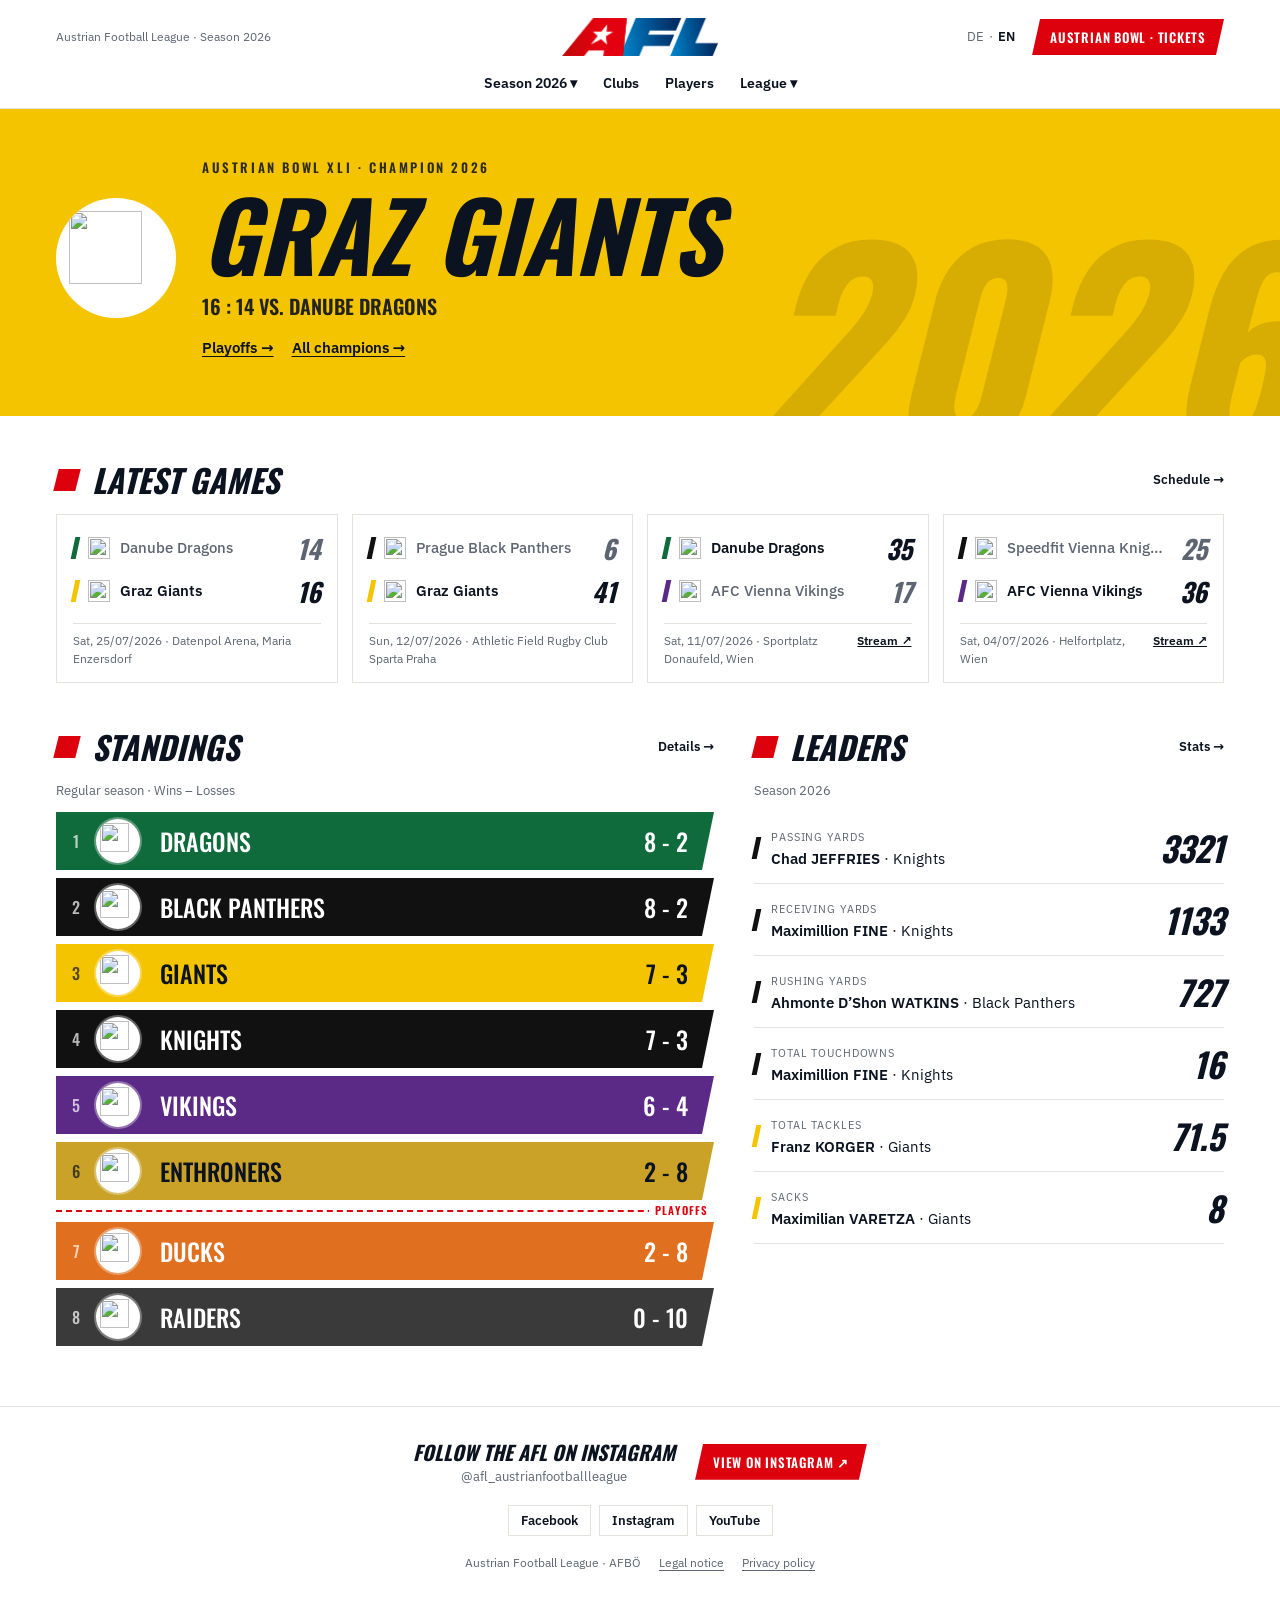
==== index.html @ 2c8b1351 "Design aus dem V1-Prototyp umsetzen (Stil Editorial) Übernimmt das Design aus poky06/AFL-Homepage-Fi" ====
<!DOCTYPE html>
<html lang="de">
<head>
<meta charset="UTF-8">
<meta name="viewport" content="width=device-width, initial-scale=1, viewport-fit=cover">
<title>Austrian Football League</title>
<link rel="stylesheet" href="fonts/fonts.css">
<style>
  /* Design: Stil „Editorial“ (hell) aus dem V1-Prototyp (poky06/AFL-Homepage-Final, prototypes/v1) */
  :root {
    --bg: #ffffff; --soft: #f5f5f2; --fg: #0b1320; --dim: #5d6572; --line: #e3e3de;
    --red: #dd010e; --red-light: #ff6b73; --navy: #002e67; --navy2: #071427; --navy-dim: #9fb4cf;
    color-scheme: light;
  }
  * { box-sizing: border-box; }
  html { -webkit-text-size-adjust: 100%; scroll-padding-top: 16px; }
  body {
    margin: 0; background: var(--bg); color: var(--fg); overflow-x: hidden;
    font: 15px/1.5 'IBM Plex Sans', system-ui, sans-serif; -webkit-font-smoothing: antialiased;
  }
  a { color: inherit; }
  button, select, input { -webkit-tap-highlight-color: transparent; }
  h1, h2, h3 { font-family: 'Oswald', system-ui, sans-serif; font-style: italic; text-transform: uppercase; line-height: 1; margin: 0; font-weight: 700; }
  .num, .tbl, .facts b { font-variant-numeric: tabular-nums; }
  .wrap { max-width: 1200px; margin: 0 auto; padding: 0 16px; }
  .scroll { overflow-x: auto; -webkit-overflow-scrolling: touch; }
  table { border-collapse: collapse; width: 100%; }
  :focus-visible { outline: 2px solid var(--red); outline-offset: 2px; }
  .linkbtn { all: unset; cursor: pointer; font-weight: 600; font-size: 13px; }
  .linkbtn:hover { color: var(--red); }

  /* ---------- Kopf ---------- */
  header.site { border-bottom: 1px solid var(--line); background: var(--bg); position: relative; z-index: 30; }
  .top { display: flex; align-items: center; justify-content: space-between; gap: 12px; padding: 18px 16px 8px; max-width: 1200px; margin: 0 auto; }
  .top .meta { font-size: 12px; color: var(--dim); flex: 1; }
  .top .logo-link { display: block; cursor: pointer; flex: none; }
  .top .logo { height: 38px; width: auto; display: block; }
  .top .right { flex: 1; display: flex; gap: 14px; align-items: center; justify-content: flex-end; font-size: 13px; }
  .lang { display: flex; align-items: center; gap: 2px; color: var(--dim); }
  .lang button { background: none; border: 0; padding: 4px 3px; font: inherit; color: var(--dim); cursor: pointer; }
  .lang button.active { color: var(--fg); font-weight: 700; }
  .cta {
    display: inline-block; background: var(--red); color: #fff; padding: 8px 18px; border: 0; cursor: pointer;
    font: 600 13px 'Oswald', sans-serif; text-transform: uppercase; letter-spacing: .06em; text-decoration: none; white-space: nowrap;
    clip-path: polygon(8px 0, 100% 0, calc(100% - 8px) 100%, 0 100%);
  }
  .cta:hover { filter: brightness(1.08); }
  .cta .short { display: none; }
  .burger { display: none; }
  nav.main { display: flex; justify-content: center; gap: 2px; padding: 4px 16px 10px; flex-wrap: wrap; }
  nav.main .it { position: relative; }
  nav.main .it > button, nav.main .it > a {
    display: block; background: none; border: 0; cursor: pointer; text-decoration: none; color: var(--fg);
    font: 600 14px 'IBM Plex Sans', sans-serif; padding: 6px 12px;
  }
  nav.main .it.on > button, nav.main .it > button:hover { color: var(--red); }
  nav.main .dd {
    display: none; position: absolute; top: 100%; left: 50%; transform: translateX(-50%); background: var(--bg);
    border: 1px solid var(--line); box-shadow: 0 10px 30px #0b132022; min-width: 200px; padding: 6px 0; z-index: 40;
  }
  nav.main .dd button, nav.main .dd a {
    display: block; width: 100%; text-align: left; background: none; border: 0; cursor: pointer; text-decoration: none;
    color: var(--fg); padding: 7px 16px; font: 400 14px 'IBM Plex Sans', sans-serif;
  }
  nav.main .dd button:hover, nav.main .dd a:hover { background: var(--soft); color: var(--red); }
  nav.main .dd button.active { color: var(--red); font-weight: 600; }
  @media (hover: hover) { nav.main .it:hover .dd { display: block; } }
  nav.main .it:focus-within .dd, nav.main .it.open .dd { display: block; }
  .backbar { padding-top: 14px; }
  .backbar button { all: unset; cursor: pointer; font-weight: 600; font-size: 14px; }
  .backbar button:hover { color: var(--red); }

  /* ---------- Abschnitte ---------- */
  main { min-height: 50vh; }
  section.panel { display: none; }
  section.panel.active { display: block; }
  .sec { margin: 48px auto; }
  .sech { display: flex; align-items: center; gap: 14px; margin-bottom: 18px; }
  .sech::before { content: ''; width: 22px; height: 22px; background: var(--red); transform: skewX(-14deg); flex: none; }
  .sech h2 { font-size: 32px; }
  .sech .more, .sech .aside { margin-left: auto; }
  .sech .aside { color: var(--dim); font-size: 13px; }
  .kicker { font: 600 13px 'Oswald', sans-serif; letter-spacing: .2em; text-transform: uppercase; color: var(--red); }
  .ph1 { font-size: clamp(40px, 8vw, 84px); margin: 10px 0 22px; }
  .intro { color: var(--dim); margin: -10px 0 18px; max-width: 70ch; }
  .note { color: var(--dim); font-size: 13px; }
  .note span + span::before { content: " "; }
  .two { display: grid; grid-template-columns: minmax(0, 1.4fr) minmax(0, 1fr); gap: 40px; }
  .empty { padding: 40px 0; text-align: center; color: var(--dim); }
  .ph { color: var(--dim); font-style: italic; }
  .pill { display: inline-block; font: 600 11px 'Oswald', sans-serif; letter-spacing: .1em; text-transform: uppercase; padding: 3px 8px; background: var(--soft); color: var(--dim); }
  .btn2 { display: inline-block; background: #fff; border: 1px solid var(--line); padding: 6px 12px; font: 600 13px 'IBM Plex Sans', sans-serif; cursor: pointer; color: var(--fg); text-decoration: none; }
  .btn2:hover { border-color: var(--fg); }
  .btn2.on { background: var(--navy); color: #fff; border-color: var(--navy); }

  /* ---------- Startseite: Austrian-Bowl-Banner ---------- */
  .hero { background: var(--navy); color: #fff; position: relative; overflow: hidden; }
  .hero .wrap { padding-top: 56px; padding-bottom: 60px; position: relative; z-index: 1; }
  .hero .rom { position: absolute; right: -20px; top: 50%; transform: translateY(-50%) skewX(-8deg); font: 700 italic 280px/1 'Oswald', sans-serif; color: #ffffff10; pointer-events: none; }
  .hero .kicker { color: var(--red-light); }
  .hero h1 { font-size: clamp(44px, 8vw, 96px); margin: 10px 0 16px; }
  .hero .pair { font: 700 italic clamp(22px, 4vw, 36px)/1.1 'Oswald', sans-serif; text-transform: uppercase; margin: 0 0 14px; }
  .hero .pair i { color: var(--red-light); font-size: .6em; padding: 0 8px; }
  .hero .cta { font-size: 15px; padding: 12px 26px; margin-top: 8px; }
  .hero .pill { margin-top: 8px; }
  .hero .more { display: inline-block; margin-top: 16px; color: #fff; font-size: 14px; }
  .slash { position: absolute; left: 0; bottom: 0; height: 10px; width: 100%; background: var(--red); clip-path: polygon(0 0, 62% 0, 60% 100%, 0 100%); }
  .champA { position: relative; overflow: hidden; color: var(--f); background: var(--c); }
  .champA .wrap { padding: 48px 16px 56px; display: flex; gap: 26px; align-items: center; position: relative; z-index: 1; }
  .champA h1 { font-size: clamp(42px, 8vw, 96px); margin: 8px 0 10px; }
  .champA .sc { font: 600 20px 'Oswald', sans-serif; text-transform: uppercase; opacity: .9; }
  .champA .yr { position: absolute; right: -20px; bottom: -50px; font: 700 italic 260px/1 'Oswald', sans-serif; opacity: .12; pointer-events: none; }
  .champA .links { margin-top: 16px; display: flex; gap: 18px; flex-wrap: wrap; }
  .champA .links button { all: unset; cursor: pointer; font-weight: 600; text-decoration: underline; text-underline-offset: 3px; }
  .crest { width: 120px; height: 120px; border-radius: 50%; background: #fff; color: #0b1320; display: flex; align-items: center; justify-content: center; font: 700 26px 'Oswald', sans-serif; flex: none; overflow: hidden; }
  .crest img { width: 78%; height: 78%; object-fit: contain; }

  /* ---------- Spiel-Karten ---------- */
  .cards { display: grid; grid-template-columns: repeat(auto-fill, minmax(260px, 1fr)); gap: 14px; }
  .card { border: 1px solid var(--line); background: var(--bg); }
  .game { display: grid; grid-template-columns: minmax(0, 1fr) auto; gap: 4px 10px; align-items: center; padding: 14px 16px; }
  .game .t { display: flex; align-items: center; gap: 10px; font-weight: 500; min-width: 0; cursor: pointer; }
  .game .t .nm { overflow: hidden; text-overflow: ellipsis; white-space: nowrap; }
  .game .t:hover .nm { color: var(--red); }
  .game .t.win { font-weight: 700; }
  .game .t.loss { color: var(--dim); }
  .game .s { font: 700 italic 26px 'Oswald', sans-serif; text-align: right; font-variant-numeric: tabular-nums; }
  .game .s.loss { color: var(--dim); }
  .game .s.time { font: 600 15px 'IBM Plex Sans', sans-serif; }
  .game .s.abg { font: 600 12px 'Oswald', sans-serif; letter-spacing: .08em; text-transform: uppercase; color: var(--red); }
  .game .meta { grid-column: 1 / -1; display: flex; justify-content: space-between; gap: 10px; font-size: 12px; color: var(--dim); border-top: 1px solid var(--line); margin-top: 8px; padding-top: 8px; }
  .game .meta a { color: var(--fg); font-weight: 600; white-space: nowrap; }
  .bowlcard { border: 2px solid var(--red); }
  .stripe { width: 5px; height: 22px; flex: none; transform: skewX(-12deg); }
  .mini { width: 22px; height: 22px; object-fit: contain; flex: none; }

  /* ---------- Tabellen-Balken (Startseite) ---------- */
  .bars { display: flex; flex-direction: column; gap: 8px; }
  .bar {
    display: grid; grid-template-columns: 40px 64px minmax(0, 1fr) auto; align-items: center; height: 58px; cursor: pointer;
    background: var(--c); color: var(--f); font: 500 24px 'Oswald', sans-serif; text-transform: uppercase;
    clip-path: polygon(0 0, 100% 0, calc(100% - 12px) 100%, 0 100%); padding-right: 26px; transition: transform .15s;
  }
  .bar:hover { transform: translateX(4px); }
  .bar .rk { font-size: 16px; text-align: center; opacity: .7; }
  .bar .lg { width: 44px; height: 44px; border-radius: 50%; background: #fff; color: #0b1320; display: flex; align-items: center; justify-content: center; font: 700 12px 'Oswald', sans-serif; box-shadow: 0 0 0 2px #ffffff55; overflow: hidden; }
  .bar .lg img { width: 80%; height: 80%; object-fit: contain; }
  .bar .nm { white-space: nowrap; overflow: hidden; text-overflow: ellipsis; }
  .bar .rec { font-variant-numeric: tabular-nums; white-space: nowrap; }
  .poline { height: 0; border-top: 2px dashed var(--red); margin: 2px 0; position: relative; }
  .poline span { position: absolute; right: 0; top: -10px; background: var(--bg); color: var(--red); font: 600 11px 'Oswald', sans-serif; letter-spacing: .1em; padding: 0 6px; }

  /* ---------- Leaders ---------- */
  .lead { display: flex; align-items: center; gap: 12px; padding: 10px 0; border-bottom: 1px solid var(--line); }
  .lead.click { cursor: pointer; }
  .lead.click:hover b { color: var(--red); }
  .lead > div { min-width: 0; }
  .lead small { color: var(--dim); text-transform: uppercase; letter-spacing: .08em; font-size: 11px; }
  .lead .v { margin-left: auto; font: 700 italic 34px 'Oswald', sans-serif; font-variant-numeric: tabular-nums; }

  /* ---------- Saubere Tabelle ---------- */
  .tbl td, .tbl th { padding: 10px 8px; border-bottom: 1px solid var(--line); text-align: right; white-space: nowrap; }
  .tbl th { font-size: 11px; color: var(--dim); font-weight: 600; text-transform: uppercase; letter-spacing: .08em; }
  .tbl td:first-child, .tbl th:first-child, .tbl .l { text-align: left; }
  .tbl tr.po td { border-bottom: 2px solid var(--red); }
  .tbl tr.total td { font-weight: 700; }
  .tbl tr.avg td { color: var(--dim); font-style: italic; }
  .tbl .rank { color: var(--dim); width: 36px; }
  .tbl .tl { display: inline-flex; align-items: center; gap: 10px; cursor: pointer; font-weight: 600; }
  .tbl .tl:hover { color: var(--red); }
  .tbl .tl.nolink { cursor: default; font-weight: 500; }
  .tbl .tl.nolink:hover { color: inherit; }
  .tbl .tl img { width: 24px; height: 24px; object-fit: contain; flex: none; }
  .tbl .tl .dot, .chip {
    display: inline-flex; align-items: center; justify-content: center; font: 600 11px/1 'Oswald', sans-serif; letter-spacing: .04em;
    width: 24px; height: 18px; flex: none; clip-path: polygon(4px 0, 100% 0, calc(100% - 4px) 100%, 0 100%);
  }
  .tbl .tl .dot.arch { background: var(--line); }
  .tbl thead th[data-col] { cursor: pointer; user-select: none; }
  .tbl thead th[data-col]:hover { color: var(--fg); }
  .tbl thead th.sorted { color: var(--red); }
  .tbl thead th.sorted::after { content: " ▾"; }
  .tbl thead th.sorted.asc::after { content: " ▴"; }
  .tbl th.calc, .tbl .tl .nm.calc, .tbl td.calc { text-decoration: underline dotted; text-underline-offset: 3px; }
  .tbl .tl .yrs { color: var(--dim); font-size: 11.5px; font-weight: 400; margin-left: 8px; white-space: nowrap; }
  .tbl .tl .nmw { display: inline-flex; align-items: baseline; }
  .swhint { display: none; }

  /* ---------- Reiter und Filter ---------- */
  .tabs { display: flex; gap: 4px; border-bottom: 1px solid var(--line); margin: 24px 0 20px; flex-wrap: wrap; }
  .tabs button { background: none; border: 0; cursor: pointer; padding: 10px 16px; font: 500 15px 'Oswald', sans-serif; text-transform: uppercase; color: var(--dim); }
  .tabs button:hover { color: var(--fg); }
  .tabs button.active { color: var(--fg); box-shadow: inset 0 -3px 0 var(--red); }
  .filters { display: flex; gap: 8px; flex-wrap: wrap; margin-bottom: 12px; align-items: center; }
  .filters select { padding: 9px 10px; font: 500 14px 'IBM Plex Sans', sans-serif; border: 1px solid var(--line); background: #fff; color: var(--fg); border-radius: 0; }
  .filters select.season-select { font: 600 15px 'Oswald', sans-serif; letter-spacing: .03em; }
  .search { display: flex; align-items: center; gap: 10px; border: 2px solid var(--fg); padding: 4px 14px; margin: 0 0 10px; background: #fff; }
  .search.small { border-width: 1px; border-color: var(--line); padding: 0 10px; flex: 1 1 200px; margin: 0; }
  .search input { flex: 1; border: 0; font: 500 20px 'IBM Plex Sans', sans-serif; padding: 12px 0; outline: none; min-width: 0; background: transparent; color: var(--fg); }
  .search.small input { font-size: 14px; padding: 8px 0; }
  .search:focus-within { box-shadow: 0 0 0 3px #dd010e55; }

  /* ---------- Spielerliste ---------- */
  .list { border-top: 1px solid var(--line); }
  .list-row {
    display: grid; grid-template-columns: 34px 34px minmax(0, 2fr) minmax(0, 1.3fr) 80px 80px 90px 100px; gap: 12px; align-items: center;
    padding: 8px 8px; border-bottom: 1px solid var(--line); cursor: pointer; font-size: 14px;
  }
  .list-row:hover { background: var(--soft); }
  .list-row.head { cursor: default; font-size: 11px; color: var(--dim); font-weight: 600; text-transform: uppercase; letter-spacing: .08em; }
  .list-row.head:hover { background: none; }
  .list-row.head span[data-key] { cursor: pointer; user-select: none; display: flex; align-items: center; gap: 4px; }
  .list-row.head span[data-key]:hover { color: var(--fg); }
  .list-row.head span[data-key].sorted { color: var(--red); }
  .list-row.head .arrow { font-size: 9px; opacity: 0; }
  .list-row.head .sorted .arrow { opacity: 1; }
  .list-row.no-team { grid-template-columns: 34px 34px minmax(0, 2fr) 80px 80px 90px 100px; }
  .list-row.coach, .list-row.coach-head { grid-template-columns: 34px minmax(0, 2fr) minmax(0, 1.4fr) 80px 90px 100px; }
  .list-num { font: 700 italic 18px 'Oswald', sans-serif; text-align: center; }
  .list-name { font-weight: 600; overflow: hidden; text-overflow: ellipsis; white-space: nowrap; }
  .list-cell { color: var(--dim); overflow: hidden; text-overflow: ellipsis; white-space: nowrap; }
  .list-cell.strong { color: var(--fg); }
  .avatar { width: 34px; height: 34px; border-radius: 50%; background: var(--soft); display: flex; align-items: center; justify-content: center; font: 600 12px 'Oswald', sans-serif; color: var(--dim); overflow: hidden; flex: none; }
  .avatar img { width: 100%; height: 100%; object-fit: cover; }
  .badge { font: 600 12px 'Oswald', sans-serif; letter-spacing: .06em; }
  .result-count { color: var(--dim); font-size: 13px; margin: 6px 0 12px; }
  .subheading { font-size: 26px; margin: 40px 0 14px; display: flex; align-items: center; gap: 14px; }
  .subheading::before { content: ''; width: 18px; height: 18px; background: var(--red); transform: skewX(-14deg); flex: none; }

  /* ---------- Vereine ---------- */
  .club-grid { display: grid; grid-template-columns: repeat(auto-fill, minmax(260px, 1fr)); gap: 16px; }
  .club-card { border: 1px solid var(--line); display: flex; flex-direction: column; }
  .cc-top { background: var(--c); border: 0; height: 140px; display: flex; align-items: center; justify-content: center; cursor: pointer; clip-path: polygon(0 0, 100% 0, 100% 86%, 0 100%); }
  .cc-top .crest { width: 96px; height: 96px; transition: transform .2s; }
  .cc-top:hover .crest { transform: scale(1.05); }
  .cc-body { padding: 10px 16px 16px; display: flex; flex-direction: column; gap: 4px; flex: 1; }
  .cc-name { font: 700 italic 22px/1.1 'Oswald', sans-serif; text-transform: uppercase; }
  .cc-venue { color: var(--dim); font-size: 13px; min-height: 18px; }
  .cc-links { display: flex; flex-wrap: wrap; gap: 6px; margin-top: 10px; }
  .cc-links .cl-web { background: var(--red); border-color: var(--red); color: #fff; }

  /* Vereinsseite */
  .band { color: var(--f); background: var(--c); clip-path: polygon(0 0, 100% 0, 100% 80%, 0 100%); }
  .band .wrap { padding-top: 60px; padding-bottom: 96px; display: flex; align-items: center; gap: 30px; }
  .band .kicker { color: var(--f); opacity: .8; }
  .band h1 { font-size: clamp(44px, 8vw, 100px); margin-top: 12px; }
  .facts { display: flex; gap: 18px 40px; flex-wrap: wrap; margin: 24px 0; padding: 18px 0; border-top: 1px solid var(--line); border-bottom: 1px solid var(--line); }
  .facts b { display: block; font: 600 22px 'Oswald', sans-serif; }
  .facts small { color: var(--dim); font-size: 12px; text-transform: uppercase; letter-spacing: .1em; }
  .factrow { display: flex; align-items: center; gap: 24px; flex-wrap: wrap; border-top: 1px solid var(--line); border-bottom: 1px solid var(--line); margin: 24px 0; }
  .factrow .facts { border: 0; margin: 0; flex: 1; }
  .factrow .cta { font-size: 14px; padding: 10px 22px; }
  .club-tab { display: none; }
  .club-tab.active { display: block; }

  /* ---------- Playoffs, Saison-Champion ---------- */
  .champ { display: flex; align-items: center; gap: 16px; padding: 18px 20px; color: var(--f); background: var(--c); clip-path: polygon(0 0, 100% 0, calc(100% - 14px) 100%, 0 100%); margin: 0 0 28px; cursor: pointer; }
  .champ .crest { width: 56px; height: 56px; font-size: 15px; }
  .champ b { display: block; font: 700 italic 28px/1 'Oswald', sans-serif; text-transform: uppercase; }
  .champ small { opacity: .85; font-size: 12px; text-transform: uppercase; letter-spacing: .12em; }

  /* ---------- Archiv-Liste ---------- */
  .yrow { display: grid; grid-template-columns: 150px minmax(0, 1fr) auto; gap: 12px; align-items: center; padding: 12px 0; border-bottom: 1px solid var(--line); }
  .yrow b { font: 700 italic 26px 'Oswald', sans-serif; }
  .yrow .ch { color: var(--dim); font-size: 14px; }
  .yrow .lk { display: flex; gap: 16px; font-size: 14px; }

  /* ---------- Austrian Bowl ---------- */
  .bposter { background: var(--navy); color: #fff; position: relative; overflow: hidden; }
  .bposter .wrap { padding: 60px 16px 70px; position: relative; z-index: 1; }
  .bposter .kicker { color: var(--red-light); }
  .bposter h1 { font-size: clamp(46px, 9vw, 110px); margin: 10px 0 18px; }
  .bposter .vs { font: 700 italic clamp(26px, 5vw, 44px)/1.1 'Oswald', sans-serif; text-transform: uppercase; margin-bottom: 18px; }
  .bposter .vs i { color: var(--red-light); font-size: .6em; padding: 0 10px; }
  .bposter .where { opacity: .85; margin-bottom: 24px; }
  .bposter .where a { color: inherit; }
  .bposter .cta { font-size: 16px; padding: 14px 30px; }
  .bposter .rom { position: absolute; right: -30px; bottom: -60px; font: 700 italic 300px/1 'Oswald', sans-serif; color: #ffffff0d; pointer-events: none; }
  .timeline { border-left: 3px solid var(--red); margin: 10px 0 0 6px; padding-left: 20px; }
  .timeline div { position: relative; padding: 10px 0; border-bottom: 1px solid var(--line); }
  .timeline div::before { content: ''; position: absolute; left: -28px; top: 16px; width: 12px; height: 12px; background: var(--red); transform: skewX(-14deg); }
  .timeline b { font: 600 18px 'Oswald', sans-serif; display: inline-block; width: 110px; }

  /* ---------- Liga-Info ---------- */
  .prose { max-width: 720px; font-size: 17px; }
  .prose h3 { font-size: 24px; margin: 34px 0 10px; }
  .linkgrid { display: grid; grid-template-columns: repeat(auto-fit, minmax(220px, 1fr)); gap: 14px; margin-top: 40px; }
  .linkgrid button { all: unset; cursor: pointer; display: block; background: var(--navy); color: #fff; padding: 22px; clip-path: polygon(0 0, 100% 0, calc(100% - 14px) 100%, 0 100%); }
  .linkgrid button:hover { background: var(--navy2); }
  .linkgrid b { display: block; font: 700 italic 26px 'Oswald', sans-serif; text-transform: uppercase; }
  .linkgrid span { font-size: 13px; opacity: .75; }

  /* ---------- Champions / MVPs ---------- */
  .champ-tbl td, .mvp-tbl td { white-space: normal; vertical-align: top; }
  .champ-tbl td.season, .mvp-tbl td.season { font-weight: 700; white-space: nowrap; }
  .champ-tbl td.champ-n { font-weight: 700; white-space: nowrap; }
  .champ-tbl .cnt { font-weight: 400; color: var(--dim); margin-left: 4px; }
  .champ-tbl .bowl { color: var(--dim); font-size: 13px; }
  .champ-tbl .note { display: block; margin-top: 3px; }
  .champ-tbl s { color: var(--dim); }
  .mvp-tbl td { min-width: 170px; }
  .mvp-tbl td.season { min-width: 0; }
  .mvp-tbl .pn { display: block; font-weight: 600; }
  .mvp-tbl .pt { display: block; color: var(--dim); font-size: 12.5px; margin-top: 2px; }
  .mvp-tbl .plink { all: unset; cursor: pointer; display: block; font-weight: 600; text-decoration: underline; text-underline-offset: 3px; }
  .mvp-tbl .plink:hover { color: var(--red); }
  .mvp-tbl .none { color: var(--dim); }

  /* ---------- Spieler-Detail (Vollbild) ---------- */
  .overlay { position: fixed; inset: 0; background: var(--bg); display: none; z-index: 60; overflow-y: auto; -webkit-overflow-scrolling: touch; }
  .overlay.open { display: block; }
  body.detail-open { overflow: hidden; }
  .detail { padding-bottom: 60px; }
  .phead { position: relative; padding-top: 30px; overflow: hidden; display: flex; gap: 22px; align-items: flex-end; }
  .phead .photo { width: 120px; height: 120px; flex: none; object-fit: cover; background: var(--soft); clip-path: polygon(10px 0, 100% 0, calc(100% - 10px) 100%, 0 100%); }
  .pname { font: 700 italic clamp(48px, 10vw, 130px)/.9 'Oswald', sans-serif; text-transform: uppercase; margin: 10px 0 0; position: relative; z-index: 1; overflow-wrap: anywhere; }
  .pnr { font: 700 italic clamp(120px, 20vw, 220px)/1 'Oswald', sans-serif; -webkit-text-stroke: 2px var(--red); color: transparent; position: absolute; right: 28px; top: 0; opacity: .55; pointer-events: none; }
  .arch-note { color: var(--dim); font-size: 13px; }
  .detail-stats h4 { font: 700 italic 26px 'Oswald', sans-serif; text-transform: uppercase; margin: 36px 0 14px; display: flex; align-items: center; gap: 14px; }
  .detail-stats h4::before { content: ''; width: 18px; height: 18px; background: var(--red); transform: skewX(-14deg); flex: none; }
  .detail-stats td.season, .detail-stats th.season { text-align: left; font-weight: 600; position: sticky; left: 0; background: var(--bg); z-index: 1; }
  .detail-stats td.season .tm { font-weight: 400; color: var(--dim); margin-left: 6px; font-size: 11px; }

  /* ---------- Fußzeile ---------- */
  footer.site-foot { border-top: 1px solid var(--line); margin-top: 60px; }
  .foot-inner { max-width: 1200px; margin: 0 auto; padding: 30px 16px calc(30px + env(safe-area-inset-bottom, 0px)); display: flex; flex-direction: column; gap: 18px; align-items: center; text-align: center; }
  .insta-head { display: flex; align-items: center; justify-content: center; gap: 12px 20px; flex-wrap: wrap; }
  .insta-title { font: 700 italic 20px 'Oswald', sans-serif; text-transform: uppercase; }
  .insta-handle { color: var(--dim); font-size: 13px; }
  .insta-consent { max-width: 640px; color: var(--dim); font-size: 13px; }
  .insta-posts { display: grid; grid-template-columns: repeat(auto-fill, minmax(300px, 1fr)); gap: 14px; width: 100%; }
  .social { display: flex; gap: 8px; flex-wrap: wrap; justify-content: center; }
  .foot-copy { color: var(--dim); font-size: 12px; display: flex; gap: 6px 18px; flex-wrap: wrap; justify-content: center; }
  .foot-copy a { color: var(--dim); text-underline-offset: 3px; }
  .foot-copy a:hover { color: var(--fg); }

  /* ---------- Handy ---------- */
  @media (max-width: 900px) {
    .two { grid-template-columns: minmax(0, 1fr); gap: 28px; }
  }
  @media (max-width: 760px) {
    .list-row { grid-template-columns: 30px 34px minmax(0, 1.4fr) minmax(0, 1fr); }
    .list-row > :nth-child(n+5) { display: none !important; }
    .list-row.no-team { grid-template-columns: 30px 34px minmax(0, 1.6fr) 60px; }
    .list-row.coach, .list-row.coach-head { grid-template-columns: 34px minmax(0, 1.6fr) minmax(0, 1.2fr); }
    .list-row.coach > :nth-child(n+4), .list-row.coach-head > :nth-child(n+4) { display: none !important; }
  }
  @media (max-width: 700px) {
    .top { padding: 10px 12px; gap: 10px; }
    .top .meta { display: none; }
    .top .logo { height: 28px; }
    .top .right { flex: none; gap: 10px; }
    .top .right .lang { display: none; }
    .cta .long { display: none; }
    .cta .short { display: inline; }
    .burger { display: flex; flex-direction: column; justify-content: center; gap: 5px; width: 40px; height: 40px; background: none; border: 0; padding: 8px; cursor: pointer; }
    .burger i { display: block; height: 2px; background: var(--fg); }
    nav.main { display: none; }
    header.site.nav-open nav.main {
      display: block; position: fixed; left: 0; right: 0; top: 57px; bottom: 0; background: #fff; z-index: 50; overflow: auto;
      padding: 0 0 40px; border-top: 1px solid var(--line);
    }
    header.site.nav-open nav.main .it > button, header.site.nav-open nav.main .it > a {
      width: 100%; text-align: left; padding: 14px 20px; font: 600 18px 'Oswald', sans-serif; text-transform: uppercase; border-bottom: 1px solid var(--line);
    }
    header.site.nav-open nav.main .dd { display: block; position: static; transform: none; box-shadow: none; border: 0; padding: 0; min-width: 0; }
    header.site.nav-open nav.main .dd button, header.site.nav-open nav.main .dd a { padding: 13px 20px 13px 36px; font-size: 16px; background: var(--soft); border-bottom: 1px solid var(--line); }
    header.site.nav-open nav.main .dlang { display: flex; padding: 18px 20px; }
    .sec { margin: 28px auto; }
    .sech h2 { font-size: 26px; }
    .hero .wrap { padding-top: 34px; padding-bottom: 40px; }
    .hero .rom { font-size: 160px; }
    .champA .wrap { flex-direction: column; align-items: flex-start; gap: 12px; padding: 26px 16px 34px; }
    .champA .crest { width: 64px; height: 64px; font-size: 16px; }
    .bar { grid-template-columns: 30px 52px minmax(0, 1fr) auto; height: 50px; font-size: 19px; }
    .bar .lg { width: 36px; height: 36px; }
    .band { clip-path: none; }
    .band .wrap { flex-direction: column; align-items: flex-start; padding: 22px 16px 26px; gap: 12px; }
    .band h1 { font-size: 40px; }
    .band .crest { width: 60px; height: 60px; font-size: 15px; }
    .facts { gap: 12px 26px; }
    .factrow { gap: 12px; padding-bottom: 12px; }
    .club-page .facts { display: grid; grid-template-columns: 1fr 1fr; gap: 12px; }
    .tabs { display: grid; grid-template-columns: 1fr 1fr; gap: 6px; border: 0; }
    .tabs button { background: var(--soft); text-align: center; padding: 12px 8px; }
    .tabs button.active { background: var(--navy); color: #fff; box-shadow: none; }
    .tbl .stk { position: sticky; left: 0; background: #fff; z-index: 1; box-shadow: inset -1px 0 0 var(--line); }
    .swhint { display: block; font-size: 11px; color: var(--dim); text-align: right; margin: -4px 0 6px; letter-spacing: .05em; }
    .yrow { grid-template-columns: minmax(0, 1fr) auto; }
    .yrow .ch { grid-column: 1 / -1; grid-row: 2; }
    .yrow .lk { grid-row: 1; grid-column: 2; flex-direction: column; gap: 2px; text-align: right; }
    .pnr { font-size: 110px; top: 24px; opacity: .35; }
    .phead .photo { width: 80px; height: 80px; }
    .search input { font-size: 16px; }
    input, select { font-size: 16px !important; }
  }
  .dlang { display: none; }
  @media (hover: none) {
    .bar:hover { transform: none; }
    .list-row:hover { background: none; }
  }
</style>
</head>
<body>

<header class="site" id="site-head">
  <div class="top">
    <button type="button" class="burger" id="menu-toggle" aria-label="Menü öffnen" aria-expanded="false"><i></i><i></i><i></i></button>
    <span class="meta" id="head-meta">Austrian Football League</span>
    <a class="logo-link" id="brand-home" href="#start" title="Zur Startseite"><img class="logo" src="[data-uri]" alt="Austrian Football League"></a>
    <div class="right">
      <div class="lang" id="lang-switch"><button type="button" data-lang="de">DE</button><span>·</span><button type="button" data-lang="en">EN</button></div>
      <a class="cta" href="#bowl" data-panel="bowl"><span class="long" id="cta-long">Austrian Bowl</span><span class="short" id="cta-short">Bowl</span></a>
    </div>
  </div>
  <nav class="main" id="tabs">
    <div class="it" id="dd-saison">
      <button type="button" class="dd-toggle"><span id="nav-season">Saison</span> ▾</button>
      <div class="dd">
        <button type="button" data-panel="schedule">Spielplan</button>
        <button type="button" data-panel="competitions">Tabelle</button>
        <button type="button" data-panel="playoffs">Playoffs</button>
        <button type="button" data-panel="stats-players">Stats</button>
        <a href="https://live.football.at" target="_blank" rel="noopener noreferrer">Live-Scores ↗</a>
      </div>
    </div>
    <div class="it" id="dd-teams"><button type="button" data-panel="teams">Vereine</button></div>
    <div class="it" id="dd-players"><button type="button" data-panel="players">Spieler</button></div>
    <div class="it" id="dd-liga">
      <button type="button" class="dd-toggle"><span>Liga</span> ▾</button>
      <div class="dd">
        <button type="button" data-panel="liga">Info</button>
        <button type="button" data-panel="archive">Archiv</button>
        <button type="button" data-panel="champions">Champions</button>
        <button type="button" data-panel="mvps">MVPs</button>
        <button type="button" data-panel="alltime">All-Time Leaders</button>
      </div>
    </div>
    <div class="dlang" id="lang-switch-m"><div class="lang"><button type="button" data-lang="de">DE</button><span>·</span><button type="button" data-lang="en">EN</button></div></div>
  </nav>
</header>

<main>
  <div class="wrap backbar" id="backbar" hidden><button type="button" id="back-link">← Zurück</button></div>

  <!-- STARTSEITE -->
  <section class="panel active" id="panel-home">
    <div id="bowl-banner"></div>
    <div class="wrap sec" id="home-games-sec">
      <div class="sech"><h2 id="home-games-title">Spieltag</h2><button type="button" class="linkbtn more" data-panel="schedule">Spielplan →</button></div>
      <div class="cards" id="home-games"></div>
    </div>
    <div class="wrap sec two">
      <div>
        <div class="sech"><h2 id="st-title-text">Tabelle</h2><button type="button" class="linkbtn more" data-panel="competitions">Details →</button></div>
        <p class="result-count" id="comp-intro"></p>
        <div class="bars" id="standings-list"></div>
      </div>
      <div>
        <div class="sech"><h2>Leaders</h2><button type="button" class="linkbtn more" data-panel="stats-players">Stats →</button></div>
        <p class="result-count" id="leaders-intro"></p>
        <div id="leaders"></div>
      </div>
    </div>
  </section>

  <!-- SPIELER-SUCHE -->
  <section class="panel" id="panel-players">
    <div class="wrap sec">
      <div class="kicker">Spieler</div>
      <h1 class="ph1">Spieler finden</h1>
      <label class="search"><span aria-hidden="true">⌕</span><input type="search" id="player-search" placeholder="Spieler suchen…" aria-label="Spieler suchen…" autocomplete="off"></label>
      <div class="filters">
        <select id="player-team-filter" aria-label="Team"><option value="">Alle Teams</option></select>
        <select id="player-pos-filter" aria-label="Position"><option value="">Alle Positionen</option></select>
        <select id="player-lic-filter" aria-label="Lizenz"><option value="">Alle Lizenzarten</option></select>
      </div>
      <p class="result-count" id="player-count"></p>
      <div class="list">
        <div class="list-row head" id="player-list-head">
          <span data-key="number">#<span class="arrow">▲</span></span><span></span>
          <span data-key="name">Name<span class="arrow">▲</span></span>
          <span data-key="team">Team<span class="arrow">▲</span></span>
          <span data-key="position">Pos.<span class="arrow">▲</span></span>
          <span data-key="birth">Jahrgang<span class="arrow">▲</span></span>
          <span data-key="nationality">Nationalität<span class="arrow">▲</span></span>
          <span data-key="license">Lizenz<span class="arrow">▲</span></span>
        </div>
        <div id="player-grid"></div>
      </div>
    </div>
  </section>

  <!-- VEREINE (Übersicht) -->
  <section class="panel" id="panel-teams">
    <div class="wrap sec">
      <div class="kicker" id="teams-kicker">Saison</div>
      <h1 class="ph1">Vereine</h1>
      <div class="club-grid" id="club-grid"></div>
    </div>
  </section>

  <!-- VEREINSSEITE -->
  <section class="panel club-page" id="panel-club">
    <div id="club-head"></div>
    <div class="wrap">
      <div id="club-facts"></div>
      <div class="tabs" id="club-tabs">
        <button type="button" data-tab="roster" class="active">Roster</button>
        <button type="button" data-tab="schedule">Spielplan</button>
        <button type="button" data-tab="pstats">Player Stats</button>
        <button type="button" data-tab="tstats">Team Stats</button>
      </div>
      <div class="club-tab active" id="club-tab-roster">
        <p class="result-count" id="team-header"></p>
        <div class="list">
          <div class="list-row head no-team" id="team-list-head">
            <span data-key="number">#<span class="arrow">▲</span></span><span></span>
            <span data-key="name">Name<span class="arrow">▲</span></span>
            <span data-key="position">Pos.<span class="arrow">▲</span></span>
            <span data-key="birth">Jahrgang<span class="arrow">▲</span></span>
            <span data-key="nationality">Nationalität<span class="arrow">▲</span></span>
            <span data-key="license">Lizenz<span class="arrow">▲</span></span>
          </div>
          <div id="team-roster"></div>
        </div>
        <h3 class="subheading">Trainerstab</h3>
        <div class="list">
          <div class="list-row coach-head head">
            <span></span><span>Name</span><span>Funktion</span><span>Jahrgang</span><span>Nationalität</span><span>Lizenz</span>
          </div>
          <div id="team-coaches"></div>
        </div>
      </div>
      <div class="club-tab" id="club-tab-schedule"><div class="cards" id="club-schedule"></div></div>
      <div class="club-tab" id="club-tab-pstats"><div id="club-pstats"></div></div>
      <div class="club-tab" id="club-tab-tstats"><div id="club-tstats"></div></div>
    </div>
  </section>

  <!-- SPIELPLAN -->
  <section class="panel" id="panel-schedule">
    <div class="wrap sec">
      <div class="kicker" id="schedule-kicker">Saison</div>
      <h1 class="ph1">Spielplan</h1>
      <div class="filters">
        <select id="schedule-team" aria-label="Team"><option value="">Alle Teams</option></select>
        <select id="schedule-phase" aria-label="Phase">
          <option value="">Ganze Saison</option>
          <option value="regular">Grunddurchgang</option>
          <option value="playoff">Playoffs</option>
        </select>
      </div>
      <div id="schedule-list"></div>
    </div>
  </section>

  <!-- PLAYOFFS -->
  <section class="panel" id="panel-playoffs">
    <div class="wrap sec">
      <div class="kicker" id="playoffs-kicker">Saison</div>
      <h1 class="ph1">Playoffs</h1>
      <div id="bracket"></div>
    </div>
  </section>

  <!-- AUSTRIAN BOWL -->
  <section class="panel" id="panel-bowl">
    <div id="bowl-poster"></div>
    <div class="wrap sec two">
      <div><div class="sech"><h2>Programm</h2></div><div id="bowl-program"></div></div>
      <div><div class="sech"><h2>Anreise</h2></div><div id="bowl-venue"></div></div>
    </div>
  </section>

  <!-- TABELLE -->
  <section class="panel" id="panel-competitions">
    <div class="wrap sec">
      <div class="kicker" id="tbl-intro">Grunddurchgang</div>
      <h1 class="ph1" id="tbl-title-text">Tabelle</h1>
      <div class="scroll"><table class="tbl standings">
        <thead id="standings-head"></thead>
        <tbody id="standings-body"></tbody>
      </table></div>
      <p class="note" id="tbl-foot"></p>
    </div>
  </section>

  <!-- STATS SPIELER -->
  <section class="panel" id="panel-stats-players">
    <div class="wrap sec">
      <div class="kicker" id="sp-kicker">Stats</div>
      <h1 class="ph1" id="sp-title">Stats</h1>
      <div class="filters">
        <button type="button" class="btn2 on">Spieler</button>
        <button type="button" class="btn2" data-panel="stats-teams">Teams</button>
        <select id="sp-season" class="season-select" aria-label="Saison"></select>
      </div>
      <div class="tabs" id="sp-cats"></div>
      <div class="filters">
        <select id="sp-team" aria-label="Team"><option value="">Alle Teams</option></select>
        <label class="search small"><span aria-hidden="true">⌕</span><input type="search" id="sp-search" placeholder="Spieler suchen…" aria-label="Spieler suchen…" autocomplete="off"></label>
      </div>
      <p class="note" id="sp-note"></p>
      <div class="scroll"><table class="tbl stats-tbl"><thead id="sp-head"></thead><tbody id="sp-body"></tbody></table></div>
      <p class="result-count" id="sp-count"></p>
      <button class="btn2" type="button" id="sp-more">Weitere anzeigen</button>
    </div>
  </section>

  <!-- STATS TEAMS -->
  <section class="panel" id="panel-stats-teams">
    <div class="wrap sec">
      <div class="kicker" id="ts-kicker">Stats</div>
      <h1 class="ph1" id="ts-title">Stats</h1>
      <div class="filters">
        <button type="button" class="btn2" data-panel="stats-players">Spieler</button>
        <button type="button" class="btn2 on">Teams</button>
        <select id="ts-season" class="season-select" aria-label="Saison"></select>
      </div>
      <div class="tabs" id="ts-cats"></div>
      <p class="note" id="ts-note"></p>
      <div class="scroll"><table class="tbl stats-tbl"><thead id="ts-head"></thead><tbody id="ts-body"></tbody></table></div>
    </div>
  </section>

  <!-- ARCHIV -->
  <section class="panel" id="panel-archive">
    <div class="wrap sec">
      <div class="kicker">Liga · Archiv</div>
      <h1 class="ph1" id="archive-title">Saisonen</h1>
      <div id="archive-list"><p class="empty">Lädt …</p></div>
    </div>
  </section>

  <!-- MVPs -->
  <section class="panel" id="panel-mvps">
    <div class="wrap sec">
      <div class="kicker">Liga · MVPs</div>
      <h1 class="ph1">AFL MVPs</h1>
      <p class="intro">Die Auszeichnungen des AFBÖ für die Regular Season. Verlinkte Spieler öffnen ihre Statistiken (Archiv ab 2004).</p>
      <div class="scroll"><table class="tbl mvp-tbl">
        <thead><tr><th>Saison</th><th class="l">League MVP</th><th class="l">Offense MVP</th><th class="l">Defense MVP</th><th class="l">Young Star</th><th class="l">Coach of the Year</th></tr></thead>
        <tbody id="mvps-body"></tbody>
      </table></div>
      <p class="note" id="mvps-foot"></p>
    </div>
  </section>

  <!-- CHAMPIONS -->
  <section class="panel" id="panel-champions">
    <div class="wrap sec">
      <div class="kicker">Liga · Champions</div>
      <h1 class="ph1">Austrian Bowl Champions</h1>
      <p class="intro">Alle Austrian-Bowl-Sieger seit 1984. In Klammern die Anzahl der Austrian-Bowl-Titel des Vereins bis zu diesem Jahr.</p>
      <div class="scroll"><table class="tbl champ-tbl">
        <thead><tr><th>Saison</th><th class="l">Champion</th><th class="l">Finale</th><th class="l">Öst. Meister</th></tr></thead>
        <tbody id="champions-body"></tbody>
      </table></div>
      <p class="note" id="champions-foot"></p>
    </div>
  </section>

  <!-- LIGA-INFO -->
  <section class="panel" id="panel-liga">
    <div class="wrap sec">
      <div class="kicker">Liga · Info</div>
      <h1 class="ph1">Austrian Football<br>League</h1>
      <div class="prose">
        <p>Die AFL wird vom AFBÖ (Österreichischer American-Football-Bund) als Dachverband organisiert, zu dem neben der AFL auch die Division 1 bis 3 gehören.</p>
        <p class="ph"><strong>Platzhalter.</strong> Hier folgen künftig Ansprechpartner, Vorstand und Kontaktinformationen des Ligamanagements.</p>
        <h3>Modus</h3>
        <p>Die AFL 2027 spielt mit 6 Teams im doppelten Round Robin (jeder gegen jeden zweimal) — 10 Spiele pro Team im Grunddurchgang, anschließend Playoffs um den Austrian Bowl.</p>
        <p class="ph"><strong>Platzhalter.</strong> Details zu Playoff-Format und Auf-/Abstiegsregeln folgen, sobald final beschlossen.</p>
      </div>
      <div class="linkgrid">
        <button type="button" data-panel="archive"><b>Archiv</b><span>Alle Saisonen seit 2004</span></button>
        <button type="button" data-panel="champions"><b>Champions</b><span>Alle Austrian Bowls</span></button>
        <button type="button" data-panel="mvps"><b>MVPs</b><span>Wertvollste Spieler</span></button>
        <button type="button" data-panel="alltime"><b>All-Time Leaders</b><span>Karriere-Bestenlisten</span></button>
      </div>
    </div>
  </section>

</main>

<footer class="site-foot">
  <div class="foot-inner">
    <div class="insta" id="insta"></div>
    <div class="social" id="social"></div>
    <div class="foot-copy"><span>Austrian Football League · AFBÖ</span><a href="impressum.html">Impressum</a><a href="datenschutz.html">Datenschutz</a></div>
  </div>
</footer>

<div class="overlay" id="overlay" role="dialog" aria-modal="true">
  <div class="detail" id="detail-content"></div>
</div>

<script>
(async function () {
  // =====================================================================
  // Sprache: Deutsch, wenn die bevorzugte Browsersprache Deutsch ist, sonst Englisch.
  // Der Umschalter DE | EN im Kopfbereich überschreibt das und wird im Browser gespeichert.
  // =====================================================================
  const LANG = (() => {
    try { const v = localStorage.getItem("afl-lang"); if (v === "de" || v === "en") return v; } catch (e) { /* ignorieren */ }
    const first = (navigator.languages && navigator.languages[0]) || navigator.language || "de";
    return /^de\b/i.test(first) ? "de" : "en";
  })();
  document.documentElement.lang = LANG;
  const EN_MODE = LANG === "en";
  const LOC = EN_MODE ? "en-GB" : "de-AT";
  const tf = (de, en) => (EN_MODE ? en : de);
  const dec = (v, d = 1) => { const x = Number(v).toFixed(d); return EN_MODE ? x : x.replace(".", ","); };

  // Übersetzungen: exakte Texte (Deutsch → Englisch). Neue Texte hier ergänzen.
  const EN = {
    "Austrian Bowl · Programm": "Austrian Bowl · Program", "Programm": "Program", "Saison": "Season", "Tabelle": "Standings",
    "Spielplan": "Schedule", "Mannschaft": "Teams", "Spieler": "Players", "Liga": "League", "Organisation": "Organization",
    "Modus": "Format", "Alle Teams": "All teams", "Alle Positionen": "All positions", "Alle Lizenzarten": "All license types",
    "Geburtsdatum": "Date of birth", "Jahrgang": "Year of birth", "Impressum": "Legal notice", "Datenschutz": "Privacy policy", "Nationalität": "Nationality", "Lizenz": "License", "Lizenzart": "License type",
    "Trainerstab": "Coaching staff", "Funktion": "Role", "Ganze Saison": "Full season", "Grunddurchgang": "Regular season",
    "Spielerstatistiken": "Player statistics", "Teamstatistiken": "Team statistics", "Weitere anzeigen": "Show more",
    "Finale": "Final", "Öst. Meister": "Austrian champion", "Schließen": "Close", "Total": "Total",
    "Homegrown": "Homegrown", "A-Klasse": "A class", "E-Klasse": "E class", "OE-Klasse": "OE class",
    "Coach": "Coach", "Betreuer": "Team staff", "Manager": "Manager", "Athletiktrainer": "Strength coach",
    "Physiotherapeut": "Physiotherapist", "Teamarzt": "Team doctor", "Teamdelegierter": "Team delegate",
    "Keine Spieler gefunden.": "No players found.", "Keine Spieler im Kader.": "No players on the roster.",
    "Kein Trainerstab hinterlegt.": "No coaching staff listed.", "Noch keine Spiele gewertet.": "No games played yet.",
    "Grunddurchgang · Siege – Niederlagen": "Regular season · Wins – Losses", "Demo-Tabelle": "Demo standings",
    "Demo-Daten": "Demo data", "Noch keine Statistiken verfügbar.": "No statistics available yet.",
    "Berechnet aus den Spielprotokollen und Box Scores der Saison – keine offizielle Clubee-Kategorie.":
      "Calculated from the season's play-by-play logs and box scores – not an official Clubee category.",
    "Die Liste wird laufend um frühere Saisons ergänzt.": "Earlier seasons are being added continuously.",
    "Die Auszeichnungen des AFBÖ für die Regular Season. Verlinkte Spieler öffnen ihre Statistiken (Archiv ab 2004).":
      "The AFBÖ awards for the regular season. Linked players open their statistics (archive from 2004).",
    "Alle Austrian-Bowl-Sieger seit 1984. In Klammern die Anzahl der Austrian-Bowl-Titel des Vereins bis zu diesem Jahr.":
      "All Austrian Bowl winners since 1984. In brackets: the club's number of Austrian Bowl titles up to that year.",
    "Keine Austrian Bowl (Covid-19): Best-of-five-Finalserie, 31:19, 45:13, 46:29.":
      "No Austrian Bowl (COVID-19): best-of-five final series, 31:19, 45:13, 46:29.",
    "Austrian Bowl (27:17 für die Vikings) nachträglich annulliert.": "Austrian Bowl (27:17 for the Vikings) annulled retroactively.",
    "Termin offen": "TBD", "abgesagt": "cancelled", "Keine Spiele gefunden.": "No games found.",
    "Viertelfinale": "Quarterfinals", "Halbfinale": "Semifinals",
    "Für diese Saison sind noch keine Playoff-Spiele erfasst.": "No playoff games recorded for this season yet.",
    "Offizielle Website ↗": "Official website ↗", "Noch keine Spielerstatistiken für dieses Team.": "No player statistics for this team yet.",
    "Ligaschnitt": "League average", "Noch keine Teamstatistiken für dieses Team.": "No team statistics for this team yet.",
    "Tickets kaufen ↗": "Buy tickets ↗", "Der Vorverkauf startet in Kürze.": "Ticket sales start soon.",
    "Tickets für das Finale der Austrian Football League gibt es im offiziellen Vorverkauf.":
      "Tickets for the final of the Austrian Football League are available through the official ticket sale.",
    "In Google Maps öffnen ↗": "Open in Google Maps ↗", "Folge der AFL auf Instagram": "Follow the AFL on Instagram",
    "Auf Instagram ansehen ↗": "View on Instagram ↗", "Platzhalter.": "Placeholder.",
    "Hier folgen künftig Ansprechpartner, Vorstand und Kontaktinformationen des Ligamanagements.":
      "Contacts, board members and contact details of the league management will follow here.",
    "Details zu Playoff-Format und Auf-/Abstiegsregeln folgen, sobald final beschlossen.":
      "Details on the playoff format and promotion/relegation rules will follow once finalised.",
    "Die AFL wird vom AFBÖ (Österreichischer American-Football-Bund) als Dachverband organisiert, zu dem neben der AFL auch die Division 1 bis 3 gehören.":
      "The AFL is organised by the AFBÖ (Austrian American Football Federation) as the governing body, which also runs Divisions 1 to 3.",
    "Die AFL 2027 spielt mit 6 Teams im doppelten Round Robin (jeder gegen jeden zweimal) — 10 Spiele pro Team im Grunddurchgang, anschließend Playoffs um den Austrian Bowl.":
      "The 2027 AFL season features 6 teams in a double round robin (everyone plays everyone twice) — 10 regular-season games per team, followed by the playoffs for the Austrian Bowl.",
    // Saisonauswahl und Hockeydata-Archiv
    "Lädt …": "Loading …", "Diese Saison konnte nicht geladen werden.": "This season could not be loaded.",
    "Quelle: Hockeydata-Archiv (AFL 2014–2025). Gepunktet unterstrichene Spalten und Spieler fehlen in den Hockeydata-Ranglisten und wurden aus den Spielprotokollen berechnet.":
      "Source: Hockeydata archive (AFL 2014–2025). Columns and players with a dotted underline are not part of the Hockeydata leaderboards and were calculated from the play-by-play logs.",
    "Archiv-Profil": "Archive profile", "Keine Statistiken vorhanden.": "No statistics available.", "Frühere Teams": "Previous teams",
    "Nicht in den Hockeydata-Ranglisten – berechnet aus den Spielprotokollen": "Not part of the Hockeydata leaderboards – calculated from the play-by-play logs",
    "Enthält Saisons, die nicht in den Hockeydata-Ranglisten stehen – berechnet aus den Spielprotokollen":
      "Includes seasons that are not part of the Hockeydata leaderboards – calculated from the play-by-play logs",
    "Archiv-Profil · Statistiken aus dem Archiv (AFL 2004–2025) und aus Clubee (ab 2026).":
      "Archive profile · Statistics from the archive (AFL 2004–2025) and from Clubee (since 2026).",
    // Design V1: Navigation, Startseite, Seitenköpfe
    "Vereine": "Clubs", "Info": "Info", "Archiv": "Archive", "Live-Scores ↗": "Live scores ↗", "← Zurück": "← Back",
    "Spieler finden": "Find players", "Spielplan →": "Schedule →", "Details →": "Details →", "Stats →": "Stats →",
    "Rote Linie: Playoff-Plätze": "Red line: playoff spots", "Jetzt Tickets sichern ↗": "Get tickets now ↗",
    "Vorverkauf startet bald": "Ticket sales start soon", "Alle Infos zur Bowl →": "All about the Bowl →",
    "Wer holt sich den Titel?": "Who will take the title?", "Alle Champions →": "All champions →",
    "Programm wird bekanntgegeben.": "Program to be announced.", "Spielort wird bekanntgegeben": "Venue to be announced",
    "Anreise": "Getting there", "Google Maps ↗": "Google Maps ↗",
    "Öffis, Parken, Barrierefreiheit: Hinweise des Veranstalters.": "Public transport, parking, accessibility: see the organiser's information.",
    "Meistertitel": "Championships", "Spielort": "Venue", "Nächstes Spiel": "Next game", "Letztes Spiel": "Last game",
    "Zur Vereins-Homepage ↗": "Club website ↗", "Nummer": "Number", "Liga · Info": "League · Info",
    "Liga · Archiv": "League · Archive", "Liga · Champions": "League · Champions", "Liga · MVPs": "League · MVPs",
    "Liga · All-Time Leaders": "League · All-Time Leaders", "Spieler-Stats →": "Player stats →", "Team-Stats →": "Team stats →",
    "Alle Saisonen seit 2004": "All seasons since 2004", "Alle Austrian Bowls": "All Austrian Bowls",
    "Wertvollste Spieler": "Most valuable players", "Karriere-Bestenlisten": "Career leaderboards", "Saisonen": "Seasons",
    "Letzte Spiele": "Latest games", "Austrian Football League": "Austrian Football League",
    // Spaltenköpfe der berechneten Kategorien
    "SP": "GP", "FGV": "FGA", "GEBL": "BLK", "AUS": "OOB", "PKT": "PTS",
    // Tooltips
    "Zur Startseite": "Home", "Spieler suchen…": "Search players…", "Menü öffnen": "Open menu",
    "Spiele mit Kick": "Games with a kick", "Field Goals verwandelt": "Field goals made", "Field-Goal-Versuche": "Field goal attempts",
    "Field-Goal-Quote": "Field goal percentage", "Längstes Field Goal (Yards, berechnet)": "Longest field goal (yards, calculated)",
    "Extra Points verwandelt": "Extra points made", "Extra Points verschossen": "Extra points missed", "Extra-Point-Quote": "Extra point percentage",
    "Punkte durch Kicks (FG × 3 + XP)": "Points from kicks (FG × 3 + XP)", "Spiele mit Punt": "Games with a punt", "Punts": "Punts",
    "Geblockt": "Blocked", "Ins Aus": "Out of bounds", "Mit Return": "Returned", "Fair Catch": "Fair catch", "Touchback": "Touchback",
    "Strength of Schedule: kombinierte Siegquote aller Gegner im Grunddurchgang (inkl. noch offener Spiele), auf Basis der aktuellen Tabelle":
      "Strength of schedule: combined winning percentage of all regular-season opponents (including remaining games), based on the current standings"
  };
  // Übersetzungen mit Platzhaltern (für Texte mit Zahlen/Namen)
  const EN_RULES = [
    [/^Finalserie: (.+) gegen (.+)$/, "Final series: $1 vs. $2"],
    [/^(.+) gegen (.+)$/, "$1 vs. $2"],
    [/^(\d+) von (\d+) Spielern$/, "$1 of $2 players"],
    [/^(.*?)(\d+) Spieler im Kader$/, "$1$2 players on the roster"],
    [/^(\S+) Tabelle$/, "$1 standings"],
    [/^Saison (\S+) · Grunddurchgang$/, "Season $1 · Regular season"],
    [/^Austrian Football League · Saison (.+)$/, "Austrian Football League · Season $1"],
    [/^Saisonen (.+)$/, "Seasons $1"],
    [/^Saison (.+)$/, "Season $1"],
    [/^Spieltag (\d+)$/, "Week $1"],
    [/^Bilanz (\S+) · Platz (\d+)(.*)$/, "Record $1 · Rank $2$3"],
    [/^Austrian-Bowl-Titel gesamt: (.+)$/, "Austrian Bowl titles: $1"],
    [/^Termin wird bekanntgegeben(.*)$/, "Date to be announced$1"],
    [/^Das Programm für den Finaltag wird rechtzeitig vor der Austrian Bowl (\S+) veröffentlicht\.$/, "The programme for the final will be published ahead of Austrian Bowl $1."],
    [/^Der Austragungsort der Austrian Bowl (\S+) wird bekanntgegeben\.$/, "The venue for Austrian Bowl $1 will be announced."],
    [/^Zuletzt: (.+)$/, "Last held: $1"],
    [/^(.+) · Trikot #(\d+)$/, "$1 · Jersey #$2"],
    [/^(.*?)\s*\(bis 2025 berechnet aus den Spielprotokollen\)$/, "$1 (until 2025 calculated from the play-by-play logs)"],
    [/^(.+) \(berechnet aus den Spielprotokollen\)$/, "$1 (calculated from the play-by-play logs)"]
  ];
  function trText(raw) {
    const key = raw.replace(/\s+/g, " ").trim();
    if (!key) return null;
    if (Object.prototype.hasOwnProperty.call(EN, key)) return EN[key];
    for (const [re, out] of EN_RULES) if (re.test(key)) return key.replace(re, out);
    return null;
  }
  function translateTree(root) {
    if (!root) return;
    if (root.nodeType === 3) {
      const t = trText(root.nodeValue);
      if (t !== null) root.nodeValue = root.nodeValue.replace(root.nodeValue.trim(), t);
      return;
    }
    if (root.nodeType !== 1 || root.tagName === "SCRIPT" || root.tagName === "STYLE") return;
    for (const attr of ["title", "placeholder", "aria-label"]) {
      if (root.hasAttribute && root.hasAttribute(attr)) { const t = trText(root.getAttribute(attr)); if (t !== null) root.setAttribute(attr, t); }
    }
    for (const c of [...root.childNodes]) translateTree(c);
  }
  if (EN_MODE) {
    translateTree(document.body);
    new MutationObserver(list => list.forEach(m => m.addedNodes.forEach(translateTree)))
      .observe(document.body, { childList: true, subtree: true });
  }
  // Sprachumschalter
  document.querySelectorAll("button[data-lang]").forEach(b => {
    b.classList.toggle("active", b.dataset.lang === LANG);
    b.addEventListener("click", () => {
      try { localStorage.setItem("afl-lang", b.dataset.lang); } catch (e) { /* ignorieren */ }
      location.reload();
    });
  });
  const esc = s => String(s ?? "").replace(/[&<>"']/g, c => ({ "&":"&amp;","<":"&lt;",">":"&gt;",'"':"&quot;","'":"&#39;" }[c]));
  const LICENSES = ["Homegrown","A-Klasse","E-Klasse"];
  // Optional: eigene, hochauflösende Logo-Dateien je Team (Clubee-Team-ID → Pfad oder URL),
  // z. B. "logos/graz-giants.png" – die Datei dazu im Repository im Ordner "logos" ablegen.
  // Ohne Eintrag wird das Logo aus Clubee verwendet (große Version, falls vorhanden).
  const TEAM_LOGOS = {};

  // ---------- Daten laden: echte Daten aus data/afl.json, sonst Demo ----------
  let live = null;
  try {
    const res = await fetch("data/afl.json", { cache: "no-cache" });
    if (res.ok) live = await res.json();
  } catch (e) { /* kein Live-Datenstand – Demo-Modus */ }

  let teams, players, coaches, standings, statsData;

  function fmtDate(iso) {
    if (!iso) return "—";
    const [y, m, d] = iso.split("-");
    return EN_MODE ? `${d}/${m}/${y}` : `${d}.${m}.${y}`;
  }
  // Nur der Jahrgang wird angezeigt (Datensparsamkeit); der Sync liefert birth_year, ältere Dateien noch birthday
  function birthYear(p) {
    const y = p.birth_year ?? (/^(\d{4})-/.exec(p.birthday || "") || [])[1];
    return y ? String(y) : "—";
  }
  function initials(f, l) { return ((f || "?")[0] + (l || "?")[0]).toUpperCase(); }

  if (live && Array.isArray(live.players) && live.players.length) {
    teams = live.teams.map(t => ({ id: String(t.id), name: t.name, city: "", logo: TEAM_LOGOS[String(t.id)] || t.logo, logoBig: TEAM_LOGOS[String(t.id)] || t.logo_big || t.logo, color: "#1c86d1", icon: "🏈" }))
      .sort((a, b) => a.name.localeCompare(b.name));
    const mapPerson = p => ({
      id: "u" + p.id,
      name: `${p.firstname} ${p.lastname}`,
      initials: initials(p.firstname, p.lastname),
      team: String(p.team_id),
      birth: birthYear(p),
      nationality: p.nationality || "—",
      photo: p.photo || null
    });
    players = live.players.map(p => ({
      ...mapPerson(p),
      position: (p.positions || []).join("/") || "—",
      license: p.license || "—",
      number: p.jersey_number ?? ""
    }));
    coaches = (live.staff || []).map(s => ({ ...mapPerson(s), role: s.role || "Trainerstab", license: "—" }));
    standings = live.standings;
    statsData = live.stats || { players: [], teams: [] };
  } else {
    // ---- Demo-Daten (nur solange noch kein Sync gelaufen ist) ----
    teams = [
      { id: "giants", name: "Graz Giants", city: "Graz", color: "#c8102e", icon: "⛰️" },
      { id: "dragons", name: "Danube Dragons", city: "Wien", color: "#3c6e4f", icon: "🐉" },
      { id: "panthers", name: "Prague Black Panthers", city: "Prag (CZE)", color: "#c79a4b", icon: "🐾" },
      { id: "vikings", name: "AFC Vienna Vikings", city: "Wien", color: "#4a6fa5", icon: "🛡️" },
      { id: "knights", name: "Speedfit Vienna Knights", city: "Wien", color: "#8a5fb0", icon: "⚔️" },
      { id: "enthroners", name: "Fehérvár Enthroners", city: "Székesfehérvár (HUN)", color: "#b0553c", icon: "👑" }
    ];
    const pos = ["QB","RB","WR","TE","OL","DL","LB","CB","S","K"];
    const nats = ["AUT","GER","USA","CZE","HUN","ITA"];
    const firstNames = ["Lukas","Michael","David","Jonas","Fabian","Simon","Tobias","Paul","Felix","Julian","Moritz","Elias","Sebastian","Florian","Markus","Daniel","Niklas","Benedikt","Raphael","Christoph"];
    const lastNames = ["Gruber","Huber","Bauer","Wagner","Mayer","Berger","Pichler","Steiner","Moser","Winkler","Fuchs","Egger","Brunner","Lechner","Eder","Hofer","Leitner","Weber","Schmid","Koller"];
    let s = 42;
    const rnd = () => { s = (s * 1103515245 + 12345) % 2147483648; return s / 2147483648; };
    const pick = a => a[Math.floor(rnd() * a.length)];
    const rDate = (a, b) => String(a + Math.floor(rnd() * (b - a)));
    players = []; coaches = [];
    teams.forEach(team => {
      const n = 8 + Math.floor(rnd() * 4);
      for (let i = 0; i < n; i++) {
        const f = pick(firstNames), l = pick(lastNames);
        players.push({ id: `${team.id}-p${i}`, name: `${f} ${l}`, initials: f[0] + l[0], team: team.id,
          position: pick(pos), birth: rDate(1994, 2005), nationality: pick(nats), license: pick(LICENSES), number: 1 + Math.floor(rnd() * 89) });
      }
      const f = pick(firstNames), l = pick(lastNames);
      coaches.push({ id: `${team.id}-c0`, name: `${f} ${l}`, initials: f[0] + l[0], team: team.id,
        role: "Head Coach", birth: rDate(1975, 1990), nationality: pick(nats), license: "—" });
    });
    standings = null;
    // Demo-Statistiken
    const demoCols = [{ label: "SP" }, { label: "VERS" }, { label: "KOMPL" }, { label: "YDS" }, { label: "TD" }, { label: "INT" }];
    const qbs = players.filter(p => p.position === "QB").slice(0, 12);
    const rushers = players.filter(p => p.position === "RB").slice(0, 12);
    statsData = {
      players: [
        { id: 1, name: "Passing", columns: demoCols, rows: qbs.map(p => {
          const att = 80 + Math.floor(rnd() * 300), c = Math.floor(att * (0.45 + rnd() * 0.2));
          return { user_id: p.id, name: p.name, team_id: p.team, values: [10, att, c, c * (9 + Math.floor(rnd() * 5)), Math.floor(rnd() * 30), Math.floor(rnd() * 12)] };
        }).sort((a, b) => b.values[3] - a.values[3]) },
        { id: 2, name: "Rushing", columns: [{ label: "SP" }, { label: "ATT" }, { label: "YDS" }, { label: "TD" }, { label: "LONG" }],
          rows: rushers.map(p => { const a = 30 + Math.floor(rnd() * 150);
            return { user_id: p.id, name: p.name, team_id: p.team, values: [10, a, a * (3 + Math.floor(rnd() * 4)), Math.floor(rnd() * 15), 10 + Math.floor(rnd() * 70)] }; })
          .sort((a, b) => b.values[2] - a.values[2]) },
        { id: 3, name: "Receiving", columns: [{ label: "SP" }, { label: "REC" }, { label: "YDS" }, { label: "TD" }, { label: "LONG" }],
          rows: players.filter(p => ["WR", "TE"].includes(p.position)).slice(0, 14).map(p => { const r = 10 + Math.floor(rnd() * 50);
            return { user_id: p.id, name: p.name, team_id: p.team, values: [10, r, r * (9 + Math.floor(rnd() * 8)), Math.floor(rnd() * 12), 20 + Math.floor(rnd() * 60)] }; })
          .sort((a, b) => b.values[2] - a.values[2]) },
        { id: 4, name: "Defense", columns: [{ label: "SP" }, { label: "TOT" }, { label: "SOLO" }, { label: "SCK" }, { label: "INT" }, { label: "TD" }],
          rows: players.filter(p => ["LB", "DL", "CB", "S"].includes(p.position)).slice(0, 18).map(p => { const t = 10 + Math.floor(rnd() * 60);
            return { user_id: p.id, name: p.name, team_id: p.team, values: [10, t, Math.floor(t * 0.7), Math.floor(rnd() * 9), Math.floor(rnd() * 5), Math.floor(rnd() * 2)] }; })
          .sort((a, b) => b.values[1] - a.values[1]) }
      ],
      teams: [
        { id: 1, name: "Offense", columns: [{ label: "SP" }, { label: "YDS" }, { label: "TD" }],
          rows: teams.map(t => ({ team_id: t.id, name: t.name, values: [10, 2500 + Math.floor(rnd() * 2500), 20 + Math.floor(rnd() * 40)] }))
          .sort((a, b) => b.values[1] - a.values[1]) }
      ]
    };
  }

  const positions = [...new Set(players.flatMap(p => p.position.split("/")))].filter(p => p && p !== "—").sort();
  function teamName(id) { return teams.find(t => t.id === id)?.name || "—"; }
  function avatarHTML(p, extraClass = "") {
    return p.photo
      ? `<div class="avatar ${extraClass}"><img src="${esc(p.photo)}" alt="" loading="lazy"></div>`
      : `<div class="avatar ${extraClass}">${esc(p.initials)}</div>`;
  }

  // ---------- Sortierung ----------
  let playerSort = { key: null, dir: 1 };
  let teamSort = { key: null, dir: 1 };
  let currentTeamId = null;

  function sortValue(p, key) {
    switch (key) {
      case "number": return p.number === "" ? 999 : Number(p.number);
      case "name": return p.name.toLowerCase();
      case "team": return teamName(p.team).toLowerCase();
      case "position": return p.position;
      case "birth": return /^\d{4}$/.test(p.birth) ? Number(p.birth) : 0;
      case "nationality": return p.nationality;
      case "license": return p.license;
      default: return 0;
    }
  }
  function applySort(list, state) {
    if (!state.key) return list;
    return [...list].sort((a, b) => {
      const va = sortValue(a, state.key), vb = sortValue(b, state.key);
      return va < vb ? -state.dir : va > vb ? state.dir : 0;
    });
  }
  function updateSortIndicators(head, state) {
    head.querySelectorAll("span[data-key]").forEach(span => {
      span.classList.toggle("sorted", span.dataset.key === state.key);
      const arrow = span.querySelector(".arrow");
      if (arrow) arrow.textContent = state.dir === 1 ? "▲" : "▼";
    });
  }
  function wireSortableHead(headId, state, onChange) {
    const head = document.getElementById(headId);
    head.addEventListener("click", e => {
      const span = e.target.closest("[data-key]");
      if (!span) return;
      if (state.key === span.dataset.key) state.dir *= -1; else { state.key = span.dataset.key; state.dir = 1; }
      updateSortIndicators(head, state);
      onChange();
    });
  }

  // ---------- Filter ----------
  document.getElementById("player-team-filter").insertAdjacentHTML("beforeend",
    teams.map(t => `<option value="${esc(t.id)}">${esc(t.name)}</option>`).join(""));
  document.getElementById("player-pos-filter").insertAdjacentHTML("beforeend",
    positions.map(p => `<option value="${esc(p)}">${esc(p)}</option>`).join(""));
  document.getElementById("player-lic-filter").insertAdjacentHTML("beforeend",
    LICENSES.map(l => `<option value="${l}">${l}</option>`).join(""));

  // ---------- Zeilen ----------
  function rowHTML(p) {
    return `<div class="list-row" tabindex="0" data-id="${esc(p.id)}">
      <div class="list-num">${esc(p.number)}</div>
      ${avatarHTML(p)}
      <div class="list-name">${esc(p.name)}</div>
      <div class="list-cell">${esc(teamName(p.team))}</div>
      <div><span class="badge pos">${esc(p.position)}</span></div>
      <div class="list-cell">${esc(p.birth)}</div>
      <div class="list-cell">${esc(p.nationality)}</div>
      <div class="list-cell strong">${esc(p.license)}</div>
    </div>`;
  }
  function teamRowHTML(p) {
    return `<div class="list-row no-team" tabindex="0" data-id="${esc(p.id)}">
      <div class="list-num">${esc(p.number)}</div>
      ${avatarHTML(p)}
      <div class="list-name">${esc(p.name)}</div>
      <div><span class="badge pos">${esc(p.position)}</span></div>
      <div class="list-cell">${esc(p.birth)}</div>
      <div class="list-cell">${esc(p.nationality)}</div>
      <div class="list-cell strong">${esc(p.license)}</div>
    </div>`;
  }
  function coachRowHTML(p) {
    return `<div class="list-row coach" tabindex="0" data-id="${esc(p.id)}">
      ${avatarHTML(p)}
      <div class="list-name">${esc(p.name)}</div>
      <div class="list-cell">${esc(p.role)}</div>
      <div class="list-cell">${esc(p.birth)}</div>
      <div class="list-cell">${esc(p.nationality)}</div>
      <div class="list-cell strong">${esc(p.license)}</div>
    </div>`;
  }

  function renderPlayers() {
    const q = document.getElementById("player-search").value.trim().toLowerCase();
    const team = document.getElementById("player-team-filter").value;
    const pos = document.getElementById("player-pos-filter").value;
    const lic = document.getElementById("player-lic-filter").value;
    const filtered = players.filter(p =>
      (!q || p.name.toLowerCase().includes(q)) &&
      (!team || p.team === team) &&
      (!pos || p.position.split("/").includes(pos)) &&
      (!lic || p.license === lic));
    document.getElementById("player-count").textContent = `${filtered.length} von ${players.length} Spielern`;
    const sorted = applySort(filtered, playerSort);
    document.getElementById("player-grid").innerHTML = sorted.length
      ? sorted.map(rowHTML).join("") : `<div class="empty">Keine Spieler gefunden.</div>`;
  }

  function renderTeamRoster(teamId) {
    currentTeamId = teamId;
    const team = teams.find(t => t.id === teamId);
    const roster = players.filter(p => p.team === teamId);
    document.getElementById("team-header").textContent = `${team.city ? team.city + " · " : ""}${roster.length} Spieler im Kader`;
    const sorted = applySort(roster, teamSort);
    document.getElementById("team-roster").innerHTML = sorted.length
      ? sorted.map(teamRowHTML).join("") : `<div class="empty">Keine Spieler im Kader.</div>`;
    const tc = coaches.filter(c => c.team === teamId);
    document.getElementById("team-coaches").innerHTML = tc.length
      ? tc.map(coachRowHTML).join("") : `<div class="empty">Kein Trainerstab hinterlegt.</div>`;
  }


  // Farben und Kurznamen je Team (Clubee-Team-ID). Farben sind Näherungswerte –
  // bei Bedarf hier an die offiziellen Vereinsfarben anpassen.
  const TEAM_STYLE = {
    "354921": { short: "Ducks",          color: "#e0701f" },
    "354986": { short: "Giants",         color: "#f5c400" },
    "355038": { short: "Raiders",        color: "#3a3a3a" },
    "355103": { short: "Knights",        color: "#111111" },
    "355129": { short: "Vikings",        color: "#5b2a86" },
    "355142": { short: "Dragons",        color: "#0f6b3b" },
    "355285": { short: "Enthroners",     color: "#c9a227" },
    "355311": { short: "Black Panthers", color: "#111111" }
  };
  function textOn(hex) {
    const h = hex.replace("#", "");
    const [r, g, b] = [0, 2, 4].map(i => parseInt(h.slice(i, i + 2), 16) / 255);
    const lum = 0.2126 * r + 0.7152 * g + 0.0722 * b;
    return lum > 0.6 ? "#0b1220" : "#ffffff";
  }

  function standingsRows() {
    if (live && Array.isArray(live.records) && live.records.length)
      return live.records.map(r => ({ ...r, team_id: String(r.team_id) }));
    return computeRecords(games);
  }
  function teamStyle(id) {
    const team = teams.find(t => t.id === id) || { name: "—", color: "#29527f", icon: "🏈" };
    const st = TEAM_STYLE[id] || {};
    return { team, color: st.color || team.color || "#29527f", short: st.short || team.name.split(" ").slice(-1)[0] };
  }

  // Wie viele Teams die Playoffs erreichen: Teams mit Playoff-Spielen in der aktuellen Saison (sonst keine Linie)
  function playoffSpots() {
    const ids = new Set();
    games.filter(g => isPlayoff(g) && !g.cancelled).forEach(g => { ids.add(g.home_id); ids.add(g.away_id); });
    return ids.size;
  }
  function renderStandings() {
    const rows = standingsRows();
    const seasonName = live?.season?.name || "2027";
    const spots = playoffSpots();
    const showLine = spots > 0 && spots < rows.length;

    // Startseite: Balken in Vereinsfarben
    const list = document.getElementById("standings-list");
    document.getElementById("comp-intro").textContent = live ? "Grunddurchgang · Siege – Niederlagen" : "Demo-Tabelle";
    list.innerHTML = rows.length ? rows.map((r, i) => {
      const { team, color, short } = teamStyle(r.team_id);
      const logo = team.logoBig || team.logo;
      const rec = r.t ? `${r.w} - ${r.l} - ${r.t}` : `${r.w} - ${r.l}`;
      return `${showLine && i === spots ? `<div class="poline"><span>PLAYOFFS</span></div>` : ""}<div class="bar" role="button" tabindex="0" data-team="${esc(r.team_id)}" style="--c:${color};--f:${textOn(color)}" title="${esc(team.name)}">
        <span class="rk">${i + 1}</span><span class="lg">${logo ? `<img src="${esc(logo)}" alt="">` : esc(short.slice(0, 3).toUpperCase())}</span>
        <span class="nm">${esc(short)}</span><span class="rec">${rec}</span>
      </div>`;
    }).join("") : `<div class="empty">Noch keine Spiele gewertet.</div>`;

    // Tabelle-Seite: ausführlich
    document.getElementById("tbl-intro").textContent = live ? `Saison ${seasonName} · Grunddurchgang` : "Demo-Tabelle";
    document.getElementById("tbl-foot").textContent = showLine ? "Rote Linie: Playoff-Plätze" : "";
    const showT = rows.some(r => r.t);
    document.getElementById("standings-head").innerHTML =
      `<tr><th>#</th><th class="l">Team</th><th>W</th><th>L</th>${showT ? `<th>T</th>` : ""}<th>${tf("Sp.", "GP")}</th><th>Pct.</th><th>Diff.</th><th>PF</th><th>PA</th><th>${tf("Serie", "Strk")}</th><th title="Strength of Schedule: kombinierte Siegquote aller Gegner im Grunddurchgang (inkl. noch offener Spiele), auf Basis der aktuellen Tabelle">SOS</th></tr>`;
    const sos = sosMap();
    document.getElementById("standings-body").innerHTML = rows.map((r, i) => {
      const { team } = teamStyle(r.team_id);
      const g = r.w + r.l + (r.t || 0);
      const pct = dec(g ? (r.w + (r.t || 0) / 2) / g : 0, 3);
      const diff = (r.pf || 0) - (r.pa || 0);
      return `<tr class="${showLine && i === spots - 1 ? "po" : ""}">
        <td class="rank">${i + 1}</td>
        <td class="l"><span class="tl" data-team="${esc(r.team_id)}">${teamMark(r.team_id)}${esc(team.name)}</span></td>
        <td>${r.w}</td><td>${r.l}</td>${showT ? `<td>${r.t || 0}</td>` : ""}<td>${g}</td><td>${pct}</td>
        <td>${diff > 0 ? "+" : ""}${diff}</td><td>${r.pf ?? "–"}</td><td>${r.pa ?? "–"}</td><td>${esc(r.streak ? r.streak.replace(/S$/, "W").replace(/N$/, "L").replace(/U$/, "T") : "–")}</td>
        <td>${sos[r.team_id] === null || sos[r.team_id] === undefined ? "–" : dec(sos[r.team_id], 3)}</td>
      </tr>`;
    }).join("");
  }

  function openTeamFromStandings(teamId) { openClub(teamId, "roster"); }
  document.getElementById("standings-list").addEventListener("click", e => {
    const row = e.target.closest(".bar"); if (row) openTeamFromStandings(row.dataset.team);
  });
  document.getElementById("standings-body").addEventListener("click", e => {
    const t = e.target.closest(".tl"); if (t) openTeamFromStandings(t.dataset.team);
  });
  const brand = document.getElementById("brand-home");
  brand.addEventListener("click", () => activatePanel("home"));
  brand.addEventListener("keydown", e => { if (e.key === "Enter") activatePanel("home"); });
  document.getElementById("standings-list").addEventListener("keydown", e => {
    const row = e.target.closest(".bar"); if (row && e.key === "Enter") openTeamFromStandings(row.dataset.team);
  });

  // ---------- Statistiken ----------
  const idStr = v => (v === null || v === undefined) ? "" : String(v);
  function personIdForStat(userId) {
    const u = idStr(userId);
    if (!u) return null;
    if (players.some(p => p.id === u)) return u;          // Demo
    if (players.some(p => p.id === "u" + u)) return "u" + u; // Live
    return null;
  }
  function fmtStat(v) {
    if (v === null || v === undefined) return "–";
    return Number.isInteger(v) ? String(v) : dec(v, 1);
  }
  function teamMark(teamId) {
    const { team, color } = teamStyle(idStr(teamId));
    return team.logo ? `<img src="${esc(team.logo)}" alt="">` : `<span class="dot" style="background:${color}"></span>`;
  }

  // ---------- Saisons: aktuelle Saison aus Clubee (afl.json), frühere Clubee-Saisons aus
  // data/history (vom Sync angelegt) und das Archiv aus data/archive: 2004–2013 AFBÖ-Statistik (StatCrew),
  // 2014–2025 Hockeydata ----------
  const normKey = n => String(n || "").normalize("NFD").replace(/[\u0300-\u036f]/g, "").toLowerCase().replace(/\s+/g, " ").trim();
  const fetchJSON = url => fetch(url, { cache: "no-cache" }).then(r => (r.ok ? r.json() : null)).catch(() => null);
  const CURRENT_SEASON = live?.season?.name ? String(live.season.name) : "";
  let seasonList = [{ name: CURRENT_SEASON || "Demo", file: null, source: "clubee" }];
  let archiveIndex = null;   // data/archive/index.json (Saisons + Teams des Archivs)
  let playerMap = {};        // Archiv-Schlüssel (hd…) -> Clubee-Spieler-ID
  const seasonCache = new Map();
  const seasonsReady = (async () => {
    const [hist, arch, pmap] = await Promise.all([
      fetchJSON("data/history/index.json"), fetchJSON("data/archive/index.json"), fetchJSON("data/archive/player-map.json")]);
    archiveIndex = arch;
    playerMap = pmap || {};
    const list = [...seasonList];
    (hist?.seasons || []).forEach(s => {
      if (s && s.file && !list.some(x => x.name === String(s.name))) list.push({ name: String(s.name), file: s.file, source: "clubee" });
    });
    (arch?.seasons || []).forEach(s => {
      if (s && s.file && !list.some(x => x.name === String(s.name))) list.push({ name: String(s.name), file: s.file, source: s.source || "hockeydata" });
    });
    list.sort((a, b) => (a.file === null ? -1 : b.file === null ? 1 : String(b.name).localeCompare(String(a.name), "de", { numeric: true })));
    seasonList = list;
  })();
  function loadSeason(name) {
    if (name === ALL_TIME) return buildAllTime();
    const s = seasonList.find(x => x.name === name) || seasonList[0];
    if (!s.file) return Promise.resolve({ name: s.name, source: "clubee", current: true, stats: statsData, teams: null });
    if (!seasonCache.has(s.file)) {
      seasonCache.set(s.file, fetchJSON(s.file).then(d => d ? {
        name: s.name, source: d.source || s.source, current: false, note: d.note || "", note_en: d.note_en || "",
        stats: d.stats || { players: [], teams: [] }, teams: d.teams || []
      } : { name: s.name, source: s.source, current: false, stats: { players: [], teams: [] }, teams: [], failed: true }));
    }
    return seasonCache.get(s.file);
  }
  // Archiv-Team (hd-…) -> aktuelles Clubee-Team desselben Vereins (für Logo, Farbe und Teamseite)
  const archiveTeam = id => archiveIndex?.teams?.[idStr(id)] || null;
  const isArchive = ctx => ctx?.source === "hockeydata" || ctx?.source === "statcrew";
  function currentTeamFor(ctx, teamId) {
    const id = idStr(teamId);
    if (ctx.current) return teams.find(t => t.id === id) || null;
    const a = archiveTeam(id);
    if (a) return a.club ? (teams.find(t => t.name.toLowerCase().includes(a.club)) || null) : null;
    const st = (ctx.teams || []).find(t => idStr(t.id) === id);
    return teams.find(t => t.id === id) || (st ? teams.find(t => normKey(t.name) === normKey(st.name)) : null) || null;
  }
  function seasonTeamName(ctx, teamId, fallback) {
    const id = idStr(teamId);
    const st = (ctx.teams || []).find(t => idStr(t.id) === id);
    return st?.name || archiveTeam(id)?.name || fallback || teamName(id);
  }
  function seasonTeamMark(ctx, teamId) {
    if (ctx.current) return teamMark(teamId);
    const cur = currentTeamFor(ctx, teamId);
    if (cur) return teamMark(cur.id);
    const st = (ctx.teams || []).find(t => idStr(t.id) === idStr(teamId));
    return st?.logo ? `<img src="${esc(st.logo)}" alt="">` : `<span class="dot arch"></span>`;
  }
  // Klick auf einen Spieler einer früheren Saison: Clubee-Profil, sonst Archiv-Profil
  function personTarget(ctx, r) {
    if (r.pid) {
      const cu = playerMap[r.pid];
      const pid = cu !== undefined ? personIdForStat(cu) : null;
      return pid ? { attr: "data-person", val: pid } : { attr: "data-arch", val: r.pid };
    }
    const pid = personIdForStat(r.user_id);
    if (pid) return { attr: "data-person", val: pid };
    if (!ctx.current && r.user_id) return { attr: "data-cu", val: idStr(r.user_id) + "|" + (r.name || "") };
    return null;
  }

  // ---------- All Time: alle Saisons zusammengezählt (letzter Eintrag im Saison-Dropdown) ----------
  // Spieler: Archiv-Schlüssel und Clubee-ID werden über player-map.json zu einer Person zusammengeführt.
  // Teams: Archiv-Teams über ihren Vereinsschlüssel (club in data/archive/index.json), Clubee-Teams über den Namen.
  const ALL_TIME = "__alltime__";
  const ALL_TIME_LABEL = "All Time";
  const ALL_TIME_SORT = { Passing: "Yds", Receiving: "Yds", Rushing: "Yds", Defense: "Tot", Returns: "KR Yds",
    Kicking: "PKT", Punting: "PUNTS", "Turnover Margin": "Mar", "Scoring Offense": "Pts", "Scoring Defense": "Pts" };
  let allTimePromise = null;
  const clubKeys = () => [...new Set(Object.values(archiveIndex?.teams || {}).map(t => t.club).filter(Boolean))];
  function franchiseOf(ctx, teamId, rowName) {
    const id = idStr(teamId);
    if (!id) return null;   // Zeile ohne Team (z. B. berechnete Kicking-Werte)
    if (isArchive(ctx)) {
      const a = archiveTeam(id);
      return a?.club ? "club:" + a.club : "hd:" + id;
    }
    const name = normKey(seasonTeamName(ctx, id, rowName));
    const club = clubKeys().find(k => name.includes(k));
    return club ? "club:" + club : "cb:" + name;
  }
  const currentFranchise = fk => teams.find(t => franchiseOf({ source: "clubee", current: true }, t.id, t.name) === fk) || null;
  function personKeyOf(r, fk) {
    if (r.pid) { const cu = playerMap[r.pid]; return (cu !== undefined && cu !== null) ? "c" + idStr(cu) : "a" + r.pid; }
    if (r.user_id !== null && r.user_id !== undefined) return "c" + idStr(r.user_id);
    return "n" + normKey(r.name) + "|" + fk;
  }
  // Spalten einer Saison auf die Spalten der neuesten Saison abbilden (gleiches Label, bei doppelten Labels nach Reihenfolge)
  function colMapper(refCols, cols) {
    const seen = {};
    return cols.map(c => {
      const n = seen[c.label] = (seen[c.label] || 0) + 1;
      let k = 0;
      return refCols.findIndex(r => r.label === c.label && ++k === n);
    });
  }
  // Wie wird eine Spalte über mehrere Saisons zusammengefasst?
  function allTimeRules(cols) {
    const L = cols.map(c => normLabel(c.label));
    const idx = (...n) => L.findIndex(l => n.includes(l));
    const g = idx("G", "SP");
    const ratio = (a, b, f) => ({ t: "ratio", a, b, f });
    const PER_GAME_BASE = { "/G": "MAR", "AVG/G": "PTS", "PA/G": "PA", "PAY/G": "PAYDS", "PFY/G": "PFYDS" };
    return L.map((l, i) => {
      if (i === g) return { t: "sum" };
      if (["LNG", "LONG", "LG"].includes(l)) return { t: "max" };
      if (l === "RTG") return { t: "rtg", a: idx("ATT"), c: idx("CMP"), y: idx("YDS"), td: idx("PASSTD"), it: idx("INT") };
      if (l === "CMP%") return ratio(idx("CMP"), idx("ATT"), 100);
      if (l === "CTCH%") return ratio(idx("REC"), idx("TGT"), 100);
      if (l === "Y/R") return ratio(idx("YDS"), idx("REC"), 1);
      if (l === "Y/A") return ratio(idx("YDS"), idx("ATT"), 1);
      if (l === "Y/C") return ratio(idx("YDS"), idx("CMP"), 1);
      if (l === "FG%") return ratio(idx("FG", "FGM"), idx("FGV", "FGA"), 100);
      if (l === "XP%") return idx("XP+") >= 0 && idx("XP-") >= 0 ? { t: "xp", m: idx("XP+"), x: idx("XP-") } : ratio(idx("XPM"), idx("XPA"), 100);
      if (l === "KRAVG" && idx("KRYDS") >= 0) return { t: "avgYds", y: idx("KRYDS") };
      if (l === "PRAVG" && idx("PRYDS") >= 0) return { t: "avgYds", y: idx("PRYDS") };
      if (/\/G$/.test(l) || l === "PPG") return { t: "perGame", g, base: PER_GAME_BASE[l] ? idx(PER_GAME_BASE[l]) : -1 };
      if (/%|AVG|NET/.test(l)) return { t: "weighted", g };   // Schnitt ohne Grundwerte (z. B. 3D%, P Avg): nach Spielen gewichtet
      return { t: "sum" };
    });
  }
  function aggregateAllTime(rules, list) {
    const num = x => typeof x === "number";
    const r1 = v => Math.round(v * 10) / 10;
    const sum = i => { let s = 0, any = false; for (const v of list) if (num(v[i])) { s += v[i]; any = true; } return any ? s : null; };
    const pair = (a, b) => {
      if (a < 0 || b < 0) return null;
      let x = 0, y = 0, any = false;
      for (const v of list) if (num(v[a]) && num(v[b])) { x += v[a]; y += v[b]; any = true; }
      return any ? [x, y] : null;
    };
    const byGames = (i, g) => {
      if (g < 0) return null;
      let x = 0, y = 0;
      for (const v of list) if (num(v[i]) && num(v[g]) && v[g] > 0) { x += v[i] * v[g]; y += v[g]; }
      return y ? r1(x / y) : null;
    };
    return rules.map((rule, i) => {
      switch (rule.t) {
        case "max": { const v = list.map(x => x[i]).filter(num); return v.length ? Math.max(...v) : null; }
        case "ratio": { const p = pair(rule.a, rule.b); return p && p[1] ? r1(p[0] / p[1] * rule.f) : null; }
        case "xp": { const p = pair(rule.m, rule.x); return p && (p[0] + p[1]) ? r1(p[0] / (p[0] + p[1]) * 100) : null; }
        case "rtg": {
          const k = [rule.a, rule.c, rule.y, rule.td, rule.it];
          if (k.some(x => x < 0)) return null;
          let a = 0, c = 0, y = 0, td = 0, it = 0;
          for (const v of list) if (k.every(x => num(v[x]))) { a += v[rule.a]; c += v[rule.c]; y += v[rule.y]; td += v[rule.td]; it += v[rule.it]; }
          return a ? Math.round((8.4 * y + 330 * td + 100 * c - 200 * it) / a * 100) / 100 : null;   // NCAA-Passer-Rating wie in Clubee
        }
        case "avgYds": {   // Anzahl Returns = Yards / Schnitt je Saison
          let y = 0, n = 0;
          for (const v of list) if (num(v[rule.y]) && num(v[i]) && v[i] !== 0) { y += v[rule.y]; n += Math.round(v[rule.y] / v[i]); }
          return n ? r1(y / n) : null;
        }
        case "perGame": { if (rule.base >= 0) { const p = pair(rule.base, rule.g); return p && p[1] ? r1(p[0] / p[1]) : null; } return byGames(i, rule.g); }
        case "weighted": return byGames(i, rule.g);
        default: return sum(i);
      }
    });
  }
  // "2014, 2015, 2016, 2019" -> "2014–2016, 2019"
  const yearSpans = ys => [...ys].map(Number).sort((a, b) => a - b)
    .reduce((out, y, i, a) => { if (i && y === a[i - 1] + 1) out[out.length - 1][1] = y; else out.push([y, y]); return out; }, [])
    .map(([a, b]) => a === b ? String(a) : `${a}–${b}`).join(", ");
  // "2014–2021" (erste bis letzte Saison, für die Tabellenzeile)
  const yearRange = ys => { const n = ys.map(Number).filter(Boolean); if (!n.length) return ""; const lo = Math.min(...n), hi = Math.max(...n); return lo === hi ? String(lo) : `${lo}–${hi}`; };
  function buildAllTime() {
    return allTimePromise ||= (async () => {
      await seasonsReady;
      const seasons = seasonList.filter(s => s.name !== ALL_TIME);
      const ctxs = (await Promise.all(seasons.map(s => loadSeason(s.name)))).filter(c => c && !c.failed);
      const fkNames = new Map();   // Verein -> Name (aktueller Clubee-Name, sonst neueste Saison)
      const nameOfFk = fk => currentFranchise(fk)?.name || fkNames.get(fk) || fk;
      const out = { name: ALL_TIME, allTime: true, source: "alltime", current: false, teams: [], stats: {},
        seasons: ctxs.map(c => c.name), teamOptions: [] };
      const playerFks = new Set();
      for (const kind of ["players", "teams"]) {
        const cats = new Map();
        for (const ctx of ctxs) {   // neueste Saison zuerst
          for (const b of (ctx.stats?.[kind] || [])) {
            let c = cats.get(b.name);
            if (!c) cats.set(b.name, c = { name: b.name, columns: b.columns, computed: !!b.computed, calc: new Set(), all: new Map(), byTeam: new Map() });
            const map = colMapper(c.columns, b.columns);
            (b.calc || []).forEach(i => { if (map[i] >= 0) c.calc.add(map[i]); });
            for (const r of b.rows || []) {
              const v = new Array(c.columns.length).fill(null);
              (r.values || []).forEach((x, i) => { if (map[i] >= 0) v[map[i]] = x; });
              const fk = franchiseOf(ctx, r.team_id, kind === "teams" ? r.name : null);
              if (kind === "teams" && !fk) continue;
              if (fk && !fkNames.has(fk)) fkNames.set(fk, seasonTeamName(ctx, r.team_id, kind === "teams" ? r.name : null));
              const key = kind === "players" ? personKeyOf(r, fk) : fk;
              const add = m => {
                let e = m.get(key);
                if (!e) m.set(key, e = { first: r, ctx, fk, list: [], seasons: new Set(), calcRow: false });
                e.list.push(v); e.seasons.add(ctx.name); if (r.calc_row) e.calcRow = true;
              };
              add(c.all);
              if (kind === "players" && fk) {
                playerFks.add(fk);
                if (!c.byTeam.has(fk)) c.byTeam.set(fk, new Map());
                add(c.byTeam.get(fk));
              }
            }
          }
        }
        out.stats[kind] = [...cats.values()].map(c => {
          const rules = allTimeRules(c.columns);
          const want = normLabel(ALL_TIME_SORT[c.name] || "");
          let ds = want ? c.columns.findIndex(col => normLabel(col.label) === want) : -1;
          if (ds < 0) ds = c.columns.length > 1 ? 1 : 0;
          const mk = e => {
            const r = e.first, cur = kind === "teams" ? currentFranchise(e.fk) : null;
            return {
              pid: r.pid, user_id: r.user_id, team_id: r.team_id, _ctx: e.ctx, _cur: cur,
              name: kind === "teams" ? (cur?.name || r.name || nameOfFk(e.fk)) : r.name,
              seasons: [...e.seasons], calc_row: e.calcRow, values: aggregateAllTime(rules, e.list)
            };
          };
          const sortRows = rows => rows.sort((a, b) => {
            const va = a.values[ds], vb = b.values[ds];
            if (va === null || va === undefined) return (vb === null || vb === undefined) ? 0 : 1;
            if (vb === null || vb === undefined) return -1;
            return vb - va;
          });
          const byTeam = {};
          c.byTeam.forEach((m, fk) => { byTeam[fk] = sortRows([...m.values()].map(mk)); });
          return { name: c.name, columns: c.columns, computed: c.computed, calc: [...c.calc], defaultSort: ds,
            weighted: rules.map((r, i) => r.t === "weighted" ? i : -1).filter(i => i >= 0),
            rows: sortRows([...c.all.values()].map(mk)), byTeam };
        });
      }
      out.teamOptions = [...playerFks].map(fk => ({ id: fk, name: nameOfFk(fk) })).sort((a, b) => a.name.localeCompare(b.name, "de"));
      return out;
    })();
  }

  function makeStatsView(kind, prefix) {
    const state = { cat: 0, catName: null, sort: null, dir: -1, shown: 25, season: null, ctx: null };
    const HIDDEN = /^standings$/i; // Team-Kategorie "Standings" doppelt sich mit der Tabelle
    const blocks = () => ((state.ctx?.stats && state.ctx.stats[kind]) || []).filter(b => !(kind === "teams" && HIDDEN.test(String(b.name || "").trim())));
    const tabs = document.getElementById(prefix + "-cats");
    const head = document.getElementById(prefix + "-head");
    const body = document.getElementById(prefix + "-body");
    const seasonSel = document.getElementById(prefix + "-season");
    const note = document.getElementById(prefix + "-note");
    const teamSel = prefix === "sp" ? document.getElementById("sp-team") : null;

    function fillSeasonSelect(withAllTime) {
      seasonSel.innerHTML = seasonList.map(s => `<option value="${esc(s.name)}">${esc(s.name)}</option>`).join("")
        + (withAllTime && seasonList.length > 1 ? `<option value="${ALL_TIME}">${ALL_TIME_LABEL}</option>` : "");
      seasonSel.value = state.season || seasonList[0].name;
      seasonSel.disabled = seasonList.length < 2;
    }
    const defaultSort = block => (state.ctx?.allTime && block && Number.isInteger(block.defaultSort)) ? block.defaultSort : null;
    function fillTeamSelect() {
      if (!teamSel) return;
      const keep = teamSel.value;
      const ctx = state.ctx;
      let opts;
      if (ctx.current) opts = teams.map(t => ({ id: t.id, name: t.name }));
      else if (ctx.allTime) opts = ctx.teamOptions;
      else {
        const ids = new Set();
        blocks().forEach(b => b.rows.forEach(r => { if (r.team_id !== null && r.team_id !== undefined) ids.add(idStr(r.team_id)); }));
        opts = [...ids].map(id => ({ id, name: seasonTeamName(ctx, id) })).sort((a, b) => a.name.localeCompare(b.name));
      }
      teamSel.innerHTML = `<option value="">Alle Teams</option>` + opts.map(t => `<option value="${esc(t.id)}">${esc(t.name)}</option>`).join("");
      teamSel.value = opts.some(t => t.id === keep) ? keep : "";
    }
    async function selectSeason(name) {
      state.season = name;
      body.innerHTML = `<tr><td class="empty">Lädt …</td></tr>`;
      const ctx = await loadSeason(name);
      if (state.season !== name) return; // inzwischen andere Saison gewählt
      state.ctx = ctx;
      const list = blocks();
      const i = state.catName ? list.findIndex(b => b.name === state.catName) : -1;
      state.cat = i >= 0 ? i : 0;
      state.sort = defaultSort(list[state.cat]); state.dir = -1; state.shown = 25;
      fillTeamSelect();
      render();
    }
    function allTimeNote() {
      const ys = (state.ctx.seasons || []).map(Number).filter(Boolean);
      const lo = Math.min(...ys), hi = Math.max(...ys);
      const gaps = ys.length ? Array.from({ length: hi - lo + 1 }, (_, i) => lo + i).filter(y => !ys.includes(y)) : [];
      const range = ys.length ? `${lo}–${hi}` + (gaps.length ? tf(` (ohne ${gaps.join(", ")})`, ` (excluding ${gaps.join(", ")})`) : "") : "";
      return tf(`All Time: alle Saisons ${range} zusammengezählt. Quoten, Schnitte und Werte pro Spiel sind über alle Saisons neu berechnet; gepunktet unterstrichen: enthält Werte, die bis 2025 aus den Spielprotokollen berechnet wurden.`
          + (prefix === "sp" ? " Mit Teamauswahl zählen nur die Saisons für dieses Team." : ""),
        `All Time: all seasons ${range} combined. Percentages, averages and per-game values are recalculated across all seasons; dotted underline: includes values calculated from the play-by-play logs up to 2025.`
          + (prefix === "sp" ? " With a team selected, only the seasons for that team count." : ""));
    }
    function setTitle() {
      const at = state.season === ALL_TIME;
      document.getElementById(prefix + "-kicker").textContent = at ? "Liga · All-Time Leaders" : `Saison ${state.season === "Demo" ? "" : state.season} · Stats`.replace("  ", " ");
      document.getElementById(prefix + "-title").textContent = at ? "All-Time Leaders" : "Stats";
    }
    function render() {
      const ctx = state.ctx;
      setTitle();
      if (!ctx) return;
      const list = blocks();
      const archived = isArchive(ctx);
      const srcNote = ctx.allTime ? allTimeNote() : ctx.source === "statcrew"
        ? tf(`Quelle: AFBÖ-Statistik ${ctx.name} (StatCrew). ${ctx.note} Targets, Catch-% sowie Punts ins Aus bzw. mit Return wurden damals nicht erfasst. Gepunktet unterstrichen: aus den Spiel-für-Spiel-Daten abgeleitet.`,
            `Source: AFBÖ statistics ${ctx.name} (StatCrew). ${ctx.note_en} Targets, catch % and punts out of bounds or returned were not recorded at the time. Dotted underline: derived from the game-by-game data.`)
        : archived
        ? "Quelle: Hockeydata-Archiv (AFL 2014–2025). Gepunktet unterstrichene Spalten und Spieler fehlen in den Hockeydata-Ranglisten und wurden aus den Spielprotokollen berechnet."
        : "";
      if (!list.length) {
        tabs.innerHTML = "";
        head.innerHTML = "";
        body.innerHTML = `<tr><td class="empty">${ctx.failed ? "Diese Saison konnte nicht geladen werden." : "Noch keine Statistiken verfügbar."}</td></tr>`;
        if (note) note.innerHTML = srcNote ? `<span>${esc(srcNote)}</span>` : "";
        if (prefix === "sp") { document.getElementById("sp-count").textContent = ""; document.getElementById("sp-more").style.display = "none"; }
        return;
      }
      const block = list[Math.min(state.cat, list.length - 1)];
      state.catName = block.name;
      tabs.innerHTML = list.map((b, i) => `<button type="button" data-i="${i}" class="${i === state.cat ? "active" : ""}">${esc(b.name)}</button>`).join("");
      if (note) note.innerHTML = [srcNote, prefix === "sp" && block.computed && !archived && !ctx.allTime
        ? "Berechnet aus den Spielprotokollen und Box Scores der Saison – keine offizielle Clubee-Kategorie."
        : ""].filter(Boolean).map(t => `<span>${esc(t)}</span>`).join(" ");
      const calc = new Set(block.calc || []);
      let rows = block.rows;
      if (prefix === "sp") {
        const q = document.getElementById("sp-search").value.trim().toLowerCase();
        const team = teamSel.value;
        if (ctx.allTime && team) rows = block.byTeam?.[team] || [];   // All Time je Team: nur die Saisons für dieses Team
        rows = rows.filter(r => (!q || String(r.name || "").toLowerCase().includes(q)) && (!team || ctx.allTime || idStr(r.team_id) === team));
      }
      if (state.sort !== null) {
        const k = state.sort;
        rows = [...rows].sort((a, b) => {
          const va = a.values[k], vb = b.values[k];
          if (va === null || va === undefined) return 1;   // leere Werte immer ans Ende
          if (vb === null || vb === undefined) return -1;
          return state.dir === -1 ? vb - va : va - vb;
        });
      }
      const total = rows.length;
      if (prefix === "sp") rows = rows.slice(0, state.shown);
      const weighted = new Set(ctx.allTime ? (block.weighted || []) : []);
      head.innerHTML = `<tr><th>#</th><th class="l">${kind === "players" ? "Spieler" : "Team"}</th>${block.columns.map((c, i) => {
        const base = (c.title || (calc.has(i) || weighted.has(i) ? c.label : "")) + (weighted.has(i) ? tf(" – All Time: nach Spielen gewichteter Schnitt", " – All Time: average weighted by games") : "");
        const title = calc.has(i) ? `${base} (${ctx.allTime ? "bis 2025 " : ""}berechnet aus den Spielprotokollen)` : base;
        const cls = [state.sort === i ? "sorted" + (state.dir === 1 ? " asc" : "") : "", calc.has(i) ? "calc" : ""].filter(Boolean).join(" ");
        return `<th data-col="${i}" title="${esc(title)}" class="${cls}">${esc(c.label)}</th>`;
      }).join("")}</tr>`;
      body.innerHTML = rows.map((r, i) => {
        let nameCell;
        const rc = r._ctx || ctx;   // All Time: Saison des neuesten Eintrags (für Logo und Verlinkung)
        const yrs = ctx.allTime && r.seasons?.length ? `<span class="yrs" title="${esc((EN_MODE ? "Seasons: " : "Saisons: ") + yearSpans(r.seasons))}">${esc(yearRange(r.seasons))}</span>` : "";
        if (kind === "players") {
          const tg = personTarget(rc, r);
          const calcTitle = r.calc_row ? ` title="${ctx.allTime ? "Enthält Saisons, die nicht in den Hockeydata-Ranglisten stehen – berechnet aus den Spielprotokollen" : "Nicht in den Hockeydata-Ranglisten – berechnet aus den Spielprotokollen"}"` : "";
          nameCell = `<span class="tl ${tg ? "" : "nolink"}" ${tg ? `${tg.attr}="${esc(tg.val)}"` : ""}${calcTitle}>${seasonTeamMark(rc, r.team_id)}${yrs ? `<span class="nmw">` : ""}<span class="${r.calc_row ? "nm calc" : "nm"}">${esc(r.name)}</span>${yrs ? `${yrs}</span>` : ""}</span>`;
        } else {
          const cur = r._cur !== undefined ? r._cur : currentTeamFor(rc, r.team_id);
          const mark = ctx.allTime && cur ? teamMark(cur.id) : seasonTeamMark(rc, r.team_id);
          nameCell = `<span class="tl ${cur ? "" : "nolink"}" ${cur ? `data-team="${esc(cur.id)}"` : ""}>${mark}${yrs ? `<span class="nmw"><span class="nm">${esc(r.name || seasonTeamName(rc, r.team_id))}</span>${yrs}</span>` : esc(r.name || seasonTeamName(rc, r.team_id))}</span>`;
        }
        return `<tr><td class="rank">${i + 1}</td><td class="l">${nameCell}</td>${r.values.map(v => `<td>${fmtStat(v)}</td>`).join("")}</tr>`;
      }).join("");
      if (prefix === "sp") {
        document.getElementById("sp-count").textContent = `${Math.min(state.shown, total)} von ${total} Spielern`;
        document.getElementById("sp-more").style.display = total > state.shown ? "" : "none";
      }
    }
    tabs.addEventListener("click", e => {
      const b = e.target.closest("button[data-i]"); if (!b) return;
      state.cat = Number(b.dataset.i); state.catName = null; state.sort = defaultSort(blocks()[state.cat]); state.dir = -1; state.shown = 25; render();
    });
    head.addEventListener("click", e => {
      const th = e.target.closest("th[data-col]"); if (!th) return;
      const c = Number(th.dataset.col);
      if (state.sort === c) state.dir *= -1; else { state.sort = c; state.dir = -1; }
      render();
    });
    body.addEventListener("click", e => {
      const t = e.target.closest(".tl"); if (!t) return;
      if (t.dataset.person) openDetail(t.dataset.person);
      else if (t.dataset.arch) openArchiveDetail({ key: t.dataset.arch });
      else if (t.dataset.cu) { const [cu, ...n] = t.dataset.cu.split("|"); openArchiveDetail({ clubeeId: cu, name: n.join("|") }); }
      else if (t.dataset.team) openTeamFromStandings(t.dataset.team);
    });
    seasonSel.addEventListener("change", () => selectSeason(seasonSel.value));
    if (prefix === "sp") {
      ["sp-search", "sp-team"].forEach(id => document.getElementById(id).addEventListener("input", () => { state.shown = 25; render(); }));
      document.getElementById("sp-more").addEventListener("click", () => { state.shown += 25; render(); });
    }
    // Start: aktuelle Saison sofort, Saisonliste sobald das Archiv-Verzeichnis geladen ist
    fillSeasonSelect(false);
    selectSeason(seasonList[0].name);
    seasonsReady.then(() => fillSeasonSelect(true));
    render.season = () => state.season;
    // Von außen eine bestimmte Saison öffnen (Archiv, All-Time Leaders)
    render.open = async name => {
      await seasonsReady;
      fillSeasonSelect(true);
      seasonSel.value = name;
      if (state.season !== name) await selectSeason(name); else render();
    };
    return render;
  }
  const renderPlayerStats = makeStatsView("players", "sp");
  const renderTeamStats = makeStatsView("teams", "ts");

  function statsForPerson(personId) {
    const raw = personId.startsWith("u") ? personId.slice(1) : personId;
    return ((statsData && statsData.players) || []).map(b => {
      const row = b.rows.find(r => idStr(r.user_id) === raw || idStr(r.user_id) === personId);
      return row ? { name: b.name, columns: b.columns, values: row.values } : null;
    }).filter(Boolean);
  }

  // ---------- MVPs ----------
  // Quellen: AFBÖ-Presseaussendungen (football.at), football-austria.com, Wikipedia-Saisonartikel.
  // Je Saison: [League MVP, Offense MVP, Defense MVP, Young Star, Coach of the Year] als [Name, Team] oder null
  const MVPS = [
    ["2026", ["Chad Jeffries", "Speedfit Vienna Knights"], ["Ahmonte Watkins", "Prague Black Panthers"], ["Franz Korger", "Graz Giants"], ["Daniel Holzmann", "Swarco Raiders Tirol"], ["Darius Saint-Robinson", "Prague Black Panthers"]],
    ["2025", ["Eddie Morales III", "Graz Giants"], ["Fritz Bleckmann", "Graz Giants"], ["Matthias Rebl", "Danube Dragons"], ["Jakob Scheucher", "Swarco Raiders Tirol"], ["Stefan Pokorny", "Graz Giants"]],
    ["2024", ["Nico Hrouda", "AFC Vienna Vikings"], ["Maximillion Fine", "AFC Vienna Vikings"], ["Jalen Dennis", "Prague Black Panthers"], ["Tim Tonko", "Swarco Raiders Tirol"], ["Benjamin Sobotka", "AFC Vienna Vikings"]],
    ["2023", ["Tyler Jarnagin", "Prague Black Panthers"], ["Devontae Jordan", "AFC Vienna Vikings"], ["Paul Schachner", "Danube Dragons"], ["Valentin Bader", "Graz Giants"], ["Spencer Ford", "Prague Black Panthers"]],
    ["2022", ["Chad Jeffries", "Danube Dragons"], ["Devontae Jordan", "Vienna Vikings"], ["Hugo Dyrendahl", "Telfs Patriots"], ["Nico Hrouda", "Vienna Vikings"], ["Nick Kleinhansl", "Telfs Patriots"]],
    ["2021", ["Nick Milgate", "Rangers Mödling"], ["Philipp Haun", "Danube Dragons"], ["Leon Balogh", "Vienna Vikings"], ["Marco Schneider", "Swarco Raiders Tirol"], ["Daniel Schönet & Brandon Gorsuch", "Graz Giants"]],
    ["2019", ["Sean Shelton", "Swarco Raiders Tirol"], ["Herbert Gamboa", "Prague Black Panthers"], ["Thomas Schnurrer", "Graz Giants"], ["Mathias Berghammer", "Steelsharks Traun"], ["Shuan Fatah", "Swarco Raiders Tirol"]],
    ["2018", ["Sean Shelton", "Swarco Raiders Tirol"], ["Zachary Cavanaugh", "Ljubljana Silverhawks"], ["Thomas Schnurrer", "Graz Giants"], ["Jun Jie Gao", "Danube Dragons"], ["Stefan Pokorny", "Danube Dragons"]],
    ["2017", ["Anthony Gardner", "Ljubljana Silverhawks"], ["Matic Tomse", "Ljubljana Silverhawks"], ["Thomas Schnurrer", "Graz Giants"], ["Bernhard Seikovits", "Vienna Vikings"], ["Shuan Fatah", "Swarco Raiders Tirol"]],
    ["2016", ["Sean Shelton", "Swarco Raiders Tirol"], ["Dario Dobrolevski", "AFC Rangers Mödling"], ["Thomas Schnurrer", "Graz Giants"], ["Sandro Platzgummer", "Swarco Raiders Tirol"], ["Martin Kocian", "Graz Giants"]],
    ["2015", ["Kyle Newhall-Caballero", "Prague Black Panthers"], ["Jan Dundacek", "Prague Black Panthers"], ["Alexander Achammer", "Swarco Raiders Tirol"], ["Sandro Platzgummer", "Swarco Raiders Tirol"], ["Chris Calaycay", "Vienna Vikings"]],
    ["2014", ["Kyle Newhall-Caballero", "Prague Black Panthers"], ["Andreas Hofbauer", "Swarco Raiders Tirol"], ["Dustin Illetschko", "Vienna Vikings"], ["Florian Probst", "Graz Giants"], ["Taylor Breitzman", "Prague Black Panthers"]],
    ["2013", ["Christoph Gross", "Vienna Vikings"], ["Jesse Lewis", "Vienna Vikings"], ["Simon Blach", "Vienna Vikings"], ["Christoph Gubisch", "Graz Giants"], ["Chris Calaycay", "Vienna Vikings"]],
    ["2012", ["Alex Gross", "Graz Giants"], ["Christoph Gross", "Vienna Vikings"], ["Alex Gross", "Graz Giants"], ["Andreas Hofbauer", "Swarco Raiders Tirol"], ["Nick Johansen", "Graz Giants"]],
    ["2011", ["Chris Gunn", "Graz Giants"], ["Florian Grein", "Swarco Raiders Tirol"], ["John Clements", "Swarco Raiders Tirol"], ["Laurinho Walch", "Vienna Vikings"], ["Rick Rhoades", "Graz Giants"]],
    ["2010", ["Chris Gunn", "Graz Giants"], ["Germaine Race", "Invaders St. Pölten"], ["Mike Brannon", "Vienna Vikings"], ["Jakob Baran", "Danube Dragons"], ["Ivan Zivko", "Danube Dragons"]],
    ["2009", ["Philipp Margreiter", "Swarco Raiders Tirol"], ["Joseph Brian Stein", "Danube Dragons"], ["Christoph Schreiner", "Graz Giants"], ["Alexander Taheri", "Vienna Vikings"], ["Rick Rhoades", "Graz Giants"]],
    ["2008", ["Mohammed Muheize", "Graz Giants"], ["Florian Grein", "Swarco Raiders Tirol"], ["Samuel Carter", "Graz Giants"], ["Michael Janik", "Danube Dragons"], ["Geoffrey Buffum", "Swarco Raiders Tirol"]],
    ["2006", ["Christian Steffani", "Cineplexx Blue Devils"], ["Clinton Graham", "Vienna Vikings"], ["Mario Rinner", "Swarco Raiders Tirol"], ["Ramon Abdel Azim", "Carinthian Black Lions"], ["Chris Calaycay", ""]],
    ["2007", ["Clinton Graham", ""], ["Jakob Dieplinger", ""], ["Mario Floredo", ""], ["Andrej Kliman", ""], ["Ivan Zivko", ""]],
    ["2005", ["Lance Gustafson", "Vienna Vikings"], ["Lance Gustafson", "Vienna Vikings"], ["Gregor Kodella", "Graz Giants"], ["Christian Steffani", "Cineplexx Blue Devils"], ["Tom Smythe", "Vienna Vikings"]]
  ];
  // Schreibweisen in der MVP-Liste, die von Clubee/Hockeydata abweichen (MVP-Name -> Name im System)
  const MVP_ALIASES = {
    "Nick Milgate": "Nicholas Milgate",
    "Eddie Morales III": "Edwin Morales III",
    "Kyle Newhall-Caballero": "Kyle Newhall",
    "Ahmonte Watkins": "Ahmonte D'Shon Watkins",
    "Ramon Abdel Azim": "Ramon Azim"
  };
  // Vergleich ohne Akzente, Groß-/Kleinschreibung, Bindestriche und Apostrophe
  const normName = n => String(n || "").normalize("NFD").replace(/[\u0300-\u036f]/g, "").toLowerCase()
    .replace(/[^a-z0-9 ]+/g, " ").replace(/\s+/g, " ").trim();
  // "Ahmonte D'Shon Watkins" -> "ahmonte watkins" (erster Vorname + Nachname)
  const shortName = n => { const t = normName(n).split(" "); return t.length > 2 ? `${t[0]} ${t[t.length - 1]}` : t.join(" "); };
  function findPersonByName(name) {
    const n = normName(MVP_ALIASES[name] || name);
    const exact = players.find(p => normName(p.name) === n) || coaches.find(c => normName(c.name) === n);
    if (exact) return exact;
    const s = shortName(n);
    const hits = [...players, ...coaches].filter(p => shortName(p.name) === s);
    return hits.length === 1 ? hits[0] : null;
  }
  // Frühere Saisons: MVP-Spieler über das Hockeydata-Archiv verlinken (Name + Saison eindeutig)
  let archiveNameIdx = null;
  function archivePersonFor(name, season) {
    if (!archiveNameIdx) return null;
    const nm = MVP_ALIASES[name] || name;
    const cands = new Set([...(archiveNameIdx.idx.get(normName(nm)) || []), ...(archiveNameIdx.idx.get(shortName(nm)) || [])]);
    const hits = [...cands].filter(k => archiveNameIdx.people[k]?.teams?.[season]);
    return hits.length === 1 ? hits[0] : null;
  }
  function loadMvpLinks() {
    if (archiveNameIdx) return;
    Promise.all([seasonsReady, loadArchiveCareer()]).then(([, arch]) => {
      if (!arch?.people || archiveNameIdx) return;
      const idx = new Map();
      const add = (n, k) => { if (!idx.has(n)) idx.set(n, []); if (!idx.get(n).includes(k)) idx.get(n).push(k); };
      Object.entries(arch.people).forEach(([k, p]) => [p.name, ...(p.aliases || [])].forEach(n => { add(normName(n), k); add(shortName(n), k); }));
      archiveNameIdx = { idx, people: arch.people };
      renderMvps();
    });
  }
  function renderMvps() {
    const latest = MVPS[0][0];
    document.getElementById("mvps-body").innerHTML = MVPS.map(([season, ...awards]) => `<tr>
      <td class="season">${esc(season)}</td>
      ${awards.map((a, ai) => {
        if (!a) return `<td class="l"><span class="none">–</span></td>`;
        const [name, team] = a;
        const person = season === latest ? findPersonByName(name) : null;
        let attr = person ? `data-person="${esc(person.id)}"` : "";
        if (!attr && ai < 4) {
          const k = archivePersonFor(name, season);
          if (k) {
            const pid = playerMap[k] !== undefined ? personIdForStat(playerMap[k]) : null;
            attr = pid ? `data-person="${esc(pid)}"` : `data-arch="${esc(k)}"`;
          }
        }
        const nameHtml = attr
          ? `<button type="button" class="plink pn" ${attr}>${esc(name)}</button>`
          : `<span class="pn">${esc(name)}</span>`;
        return `<td class="l">${nameHtml}${team ? `<span class="pt">${esc(team)}</span>` : ""}</td>`;
      }).join("")}
    </tr>`).join("");
    document.getElementById("mvps-foot").textContent = "Die Liste wird laufend um frühere Saisons ergänzt.";
  }
  document.getElementById("mvps-body").addEventListener("click", e => {
    const b = e.target.closest(".plink"); if (!b) return;
    if (b.dataset.person) openDetail(b.dataset.person);
    else if (b.dataset.arch) openArchiveDetail({ key: b.dataset.arch });
  });

  // ---------- Champions (Austrian Bowl) ----------
  // Quelle: Austrian-Bowl-Archiv (football-austria.com), abgeglichen mit Wikipedia/ORF. Stand: Saison 2026.
  // [Saison, Bowl, Meister, Vereinsschlüssel, Finalgegner, Ergebnis, Austragungsort, Hinweis, Staatsmeister (falls abweichend)]
  const CHAMPIONS = [
    ["1984", "I", "Salzburg Lions", "lions", "Graz Giants", "27:10", "Salzburg"],
    ["1985/86", "II", "Graz Giants", "giants", "Vienna Vikings", "31:12", "Salzburg"],
    ["1987", "III", "Graz Giants", "giants", "Salzburg Lions", "20:0", "Wien"],
    ["1988", "IV", "Graz Giants", "giants", "Vienna Vikings", "33:15", "Wien"],
    ["1989", "V", "Salzburg Lions", "lions", "Graz Giants", "34:0", "Salzburg"],
    ["1990", "VI", "Graz Giants", "giants", "Klosterneuburg Mercenaries", "59:7", "Linz"],
    ["1991", "VII", "Graz Giants", "giants", "Vienna Vikings", "38:7", "Graz"],
    ["1992", "VIII", "Graz Giants", "giants", "Schwarzenau Rangers", "28:13", "Wien"],
    ["1993", "IX", "Feldkirch Dinos", "dinos", "Salzburg Bulls", "45:10", "Maria Enzersdorf"],
    ["1994", "X", "Vienna Vikings", "vikings", "Graz Giants", "45:23", "Schwechat"],
    ["1995", "XI", "Graz Giants", "giants", "Vienna Vikings", "26:20", "Schwechat"],
    ["1996", "XII", "Vienna Vikings", "vikings", "Graz Giants", "41:35", "Schwechat"],
    ["1997", "XIII", "Graz Giants", "giants", "Klosterneuburg Mercenaries", "35:14", "Schwechat"],
    ["1998", "XIV", "Graz Giants", "giants", "Vienna Vikings", "43:3", "Maria Enzersdorf"],
    ["1999", "XV", "Vienna Vikings", "vikings", "Graz Giants", "37:35", "Schwechat"],
    ["2000", "XVI", "Vienna Vikings", "vikings", "Tyrolean Raiders", "34:28", "Wien"],
    ["2001", "XVII", "Vienna Vikings", "vikings", "Tyrolean Raiders", "24:14", "Eisenstadt"],
    ["2002", "XVIII", "Vienna Vikings", "vikings", "Graz Giants", "52:21", "Wien"],
    ["2003", "XIX", "Vienna Vikings", "vikings", "Graz Giants", "56:42", "Wien"],
    ["2004", "XX", "Tyrolean Raiders", "raiders", "Vienna Vikings", "28:20", "Salzburg"],
    ["2005", "XXI", "Vienna Vikings", "vikings", "Tyrolean Raiders", "43:14", "Maria Enzersdorf"],
    ["2006", "XXII", "Raiders Tirol", "raiders", "Vienna Vikings", "43:19", "Wien"],
    ["2007", "XXIII", "Vienna Vikings", "vikings", "Graz Giants", "42:14", "Wien"],
    ["2008", "XXIV", "Graz Giants", "giants", "Raiders Tirol", "31:21", "Wolfsberg"],
    ["2009", "XXV", "Vienna Vikings", "vikings", "Graz Giants", "22:19", "Graz"],
    ["2010", "XXVI", "Danube Dragons", "dragons", "Raiders Tirol", "28:21", "Innsbruck"],
    ["2011", "XXVII", "Raiders Tirol", "raiders", "Vienna Vikings", "23:13", "Wien"],
    ["2012", "XXVIII", "Vienna Vikings", "vikings", "Raiders Tirol", "48:34", "Wien"],
    ["2013", "XXIX", "Vienna Vikings", "vikings", "Raiders Tirol", "48:31", "St. Pölten"],
    ["2014", "XXX", "Vienna Vikings", "vikings", "Raiders Tirol", "24:17 n. V.", "St. Pölten"],
    ["2015", "XXXI", "Raiders Tirol", "raiders", "Vienna Vikings", "38:0", "Klagenfurt"],
    ["2016", "XXXII", "Raiders Tirol", "raiders", "Graz Giants", "51:7", "Klagenfurt"],
    ["2017", "XXXIII", "Vienna Vikings", "vikings", "Raiders Tirol", "45:26", "Klagenfurt"],
    ["2018", "XXXIV", "Raiders Tirol", "raiders", "Vienna Vikings", "51:48", "St. Pölten"],
    ["2019", "XXXV", "Raiders Tirol", "raiders", "Vienna Vikings", "42:34", "St. Pölten"],
    ["2020", "", "", null, "Graz Giants", "3:0", "",
      "Keine Austrian Bowl (Covid-19): Best-of-five-Finalserie, 31:19, 45:13, 46:29.", "Vienna Vikings"],
    ["2021", "XXXVI", "Raiders Tirol", "raiders", "Vienna Vikings", "35:14", "Innsbruck"],
    ["2022", "XXXVII", "Danube Dragons", "dragons", "Vienna Vikings", "51:29", "St. Pölten"],
    ["2023", "XXXVIII", "Danube Dragons", "dragons", "Vienna Vikings", "14:13", "St. Pölten"],
    ["2024", "XXXIX", "Prague Black Panthers", "panthers", "Vienna Vikings", "20:14", "Wiener Neustadt",
      "", "Vienna Vikings"],
    ["2025", "XL", "Danube Dragons", "dragons", "Vienna Vikings", "", "St. Pölten",
      "Austrian Bowl (27:17 für die Vikings) nachträglich annulliert."],
    ["2026", "XLI", "Graz Giants", "giants", "Danube Dragons", "16:14", "Maria Enzersdorf"]
  ];

  function renderChampions() {
    const counts = {};
    const rows = CHAMPIONS.map(([season, bowl, champ, key, opp, score, venue, note, state]) => {
      if (key) counts[key] = (counts[key] || 0) + 1;
      return { season, bowl, champ, n: key ? counts[key] : null, opp, score, venue, note, state };
    }).reverse();
    document.getElementById("champions-body").innerHTML = rows.map(r => {
      let finale;
      if (r.season === "2025") {
        finale = `<span class="bowl">Austrian Bowl ${esc(r.bowl)}</span><br><s>17:27 gegen ${esc(r.opp)}</s>`;
      } else if (!r.bowl) {
        finale = `Finalserie: ${esc(r.state)} ${esc(r.score)} gegen ${esc(r.opp)}`;
      } else {
        finale = `<span class="bowl">Austrian Bowl ${esc(r.bowl)}${r.venue ? " · " + esc(r.venue) : ""}</span><br>${esc(r.score)} gegen ${esc(r.opp)}`;
      }
      if (r.note) finale += `<span class="note">${esc(r.note)}</span>`;
      return `<tr>
        <td class="season">${esc(r.season)}</td>
        <td class="l champ-n">${r.champ ? `${esc(r.champ)}<span class="cnt">(${r.n})</span>` : "–"}</td>
        <td class="l">${finale}</td>
        <td class="l">${esc(r.state || "")}</td>
      </tr>`;
    }).join("");
    const total = {};
    CHAMPIONS.forEach(c => { if (c[3]) total[c[3]] = (total[c[3]] || 0) + 1; });
    const names = { vikings: "Vienna Vikings", giants: "Graz Giants", raiders: "Raiders Tirol", dragons: "Danube Dragons",
      lions: "Salzburg Lions", dinos: "Feldkirch Dinos", panthers: "Prague Black Panthers" };
    document.getElementById("champions-foot").textContent = "Austrian-Bowl-Titel gesamt: " + Object.entries(total)
      .sort((a, b) => b[1] - a[1]).map(([k, n]) => `${names[k] || k} ${n}`).join(" · ");
  }

  // ---------- Karriere-Statistiken (Detailansicht) ----------
  // Clubee-Saisons aus data/career.json (vom Sync), frühere Saisons 2004–2025 aus dem
  // Hockeydata-Archiv (data/archive/career.json). Die Verknüpfung Archiv -> Clubee-Spieler steht in
  // data/archive/player-map.json und kann dort korrigiert werden.
  let careerPromise = null;
  function loadCareer() {
    if (!live) return Promise.resolve(null);
    return careerPromise ||= fetchJSON("data/career.json");
  }
  let archiveCareerPromise = null;
  function loadArchiveCareer() {
    return archiveCareerPromise ||= fetchJSON("data/archive/career.json");
  }
  const archiveKeysFor = clubeeId => Object.keys(playerMap).filter(k => idStr(playerMap[k]) === idStr(clubeeId));
  const normLabel = l => String(l).toUpperCase().replace(/\s+/g, "");
  // Summe über die Saisons; Quoten und Schnitte werden neu berechnet, Bestwerte als Maximum
  function careerTotal(labels, rows) {
    const find = (...c) => labels.find(l => c.includes(normLabel(l)));
    const sum = l => { let s = 0, any = false; for (const r of rows) { const v = r[l]; if (typeof v === "number") { s += v; any = true; } } return any ? s : null; };
    const ratio = (a, b, f) => { const x = sum(a), y = sum(b); return (x !== null && y) ? Math.round((x / y) * f * 10) / 10 : null; };
    return labels.map(l => {
      const n = normLabel(l);
      if (["LONG", "LNG", "LG", "LONGEST"].includes(n)) {
        const v = rows.map(r => r[l]).filter(x => typeof x === "number");
        return v.length ? Math.max(...v) : null;
      }
      if (n === "FG%") { const a = find("FG"), b = find("FGV", "FGA"); return a && b ? ratio(a, b, 100) : null; }
      if (n === "XP%") {
        const a = find("XP+"), m = find("XP-");
        const made = a ? sum(a) : null, miss = m ? (sum(m) || 0) : 0;
        return made !== null && made + miss ? Math.round((made / (made + miss)) * 1000) / 10 : null;
      }
      if (n === "CTCH%") { const a = find("REC"), b = find("TGT"); return a && b ? ratio(a, b, 100) : null; }
      if (["PCT", "PCT.", "COMP%", "CMP%", "%"].includes(n)) {
        const a = find("COMP", "CMP", "COM"), b = find("ATT", "ATT.", "ATTEMPTS");
        return a && b ? ratio(a, b, 100) : null;
      }
      if (["AVG", "AVG.", "YPC", "Y/C", "YPR", "Y/R", "YPA", "Y/A", "Ø"].includes(n)) {
        const y = find("YDS", "YARDS"), d = find("ATT", "CAR", "REC", "NO", "RET", "PUNTS");
        return y && d ? ratio(y, d, 1) : null;
      }
      if (n === "RTG") {   // NCAA-Passer-Rating aus den Summen (wie Clubee)
        const a = find("ATT"), c = find("CMP"), y = find("YDS"), td = find("PASSTD"), it = find("INT");
        const A = a ? sum(a) : null;
        return A && c && y && td && it ? Math.round((8.4 * sum(y) + 330 * sum(td) + 100 * sum(c) - 200 * sum(it)) / A * 10) / 10 : null;
      }
      if (/%|AVG|RTG|RATING|QBR|EFF|PCT|RATE/.test(n)) return null; // nicht sinnvoll summierbar
      return sum(l);
    });
  }
  function careerTableHTML(cat, seasonsRows, titles, calcLabels) {
    // Spalten: die der neuesten Saison zuerst, dann ggf. ältere zusätzliche
    const labels = [];
    for (const sr of [...seasonsRows].reverse()) for (const l of sr.labels) if (!labels.includes(l)) labels.push(l);
    const rows = seasonsRows.map(sr => { const m = {}; sr.labels.forEach((l, i) => { m[l] = sr.values[i]; }); return { season: sr.season, team: sr.team, calcRow: sr.calcRow, m }; });
    const total = rows.length > 1 ? careerTotal(labels, rows.map(r => r.m)) : null;
    const calc = new Set(calcLabels || []);
    return `<h4>${esc(cat)}</h4><div class="scroll"><table class="tbl">
      <tr><th class="season">Saison</th>${labels.map(l => `<th title="${esc((titles?.[l] || "") + (calc.has(l) ? " (bis 2025 berechnet aus den Spielprotokollen)" : ""))}"${calc.has(l) ? ` class="calc"` : ""}>${esc(l)}</th>`).join("")}</tr>
      ${rows.map(r => `<tr><td class="season${r.calcRow ? " calc" : ""}"${r.calcRow ? ` title="Nicht in den Hockeydata-Ranglisten – berechnet aus den Spielprotokollen"` : ""}>${esc(r.season)}${r.team ? `<span class="tm">${esc(r.team)}</span>` : ""}</td>${labels.map(l => `<td>${fmtStat(r.m[l])}</td>`).join("")}</tr>`).join("")}
      ${total ? `<tr class="total"><td class="season">Total</td>${total.map(v => `<td>${fmtStat(v)}</td>`).join("")}</tr>` : ""}
    </table></div>`;
  }
  // Kürzel eines Teams für die Saisonzeile (Archiv: Vereinsname -> Kürzel)
  function archiveShort(teamNames) {
    const all = Object.values(archiveIndex?.teams || {});
    return (teamNames || []).map(n => {
      const a = all.find(t => t.name === n || (t.names || []).includes(n));
      if (!a) return n;
      const cur = a.club ? teams.find(t => t.name.toLowerCase().includes(a.club)) : null;
      return cur ? teamStyle(cur.id).short : (a.short || n);
    }).join("/");
  }
  // Saisonzeilen ohne Werte (nur Spiele, sonst 0) werden in der Karriere ausgeblendet
  const hasValues = values => (values || []).slice(1).some(v => typeof v === "number" && v !== 0);
  // Karriere einer Person: Archiv-Schlüssel (hd…) und/oder Clubee-ID
  async function careerHTML({ keys = [], clubeeId = null, currentTeamShort = "" }) {
    await seasonsReady;
    const [career, arch] = await Promise.all([clubeeId ? loadCareer() : Promise.resolve(null), keys.length ? loadArchiveCareer() : Promise.resolve(null)]);
    const cats = [...new Set([...(arch?.categories || []), ...(career?.categories || [])])];
    const clubeeMine = clubeeId ? career?.players?.[idStr(clubeeId)] : null;
    const html = cats.map(cat => {
      const seasonsRows = [];
      if (arch) {
        for (const sn of arch.seasons || []) {
          // mehrere Archiv-Schlüssel (Doppel-IDs) – erster Treffer je Saison
          const k = keys.find(k => arch.players?.[k]?.[sn]?.[cat]);
          if (!k || !hasValues(arch.players[k][sn][cat])) continue;
          const calcRow = (arch.calc_rows?.[k] || []).includes(`${sn}|${cat}`);
          seasonsRows.push({ season: sn, team: archiveShort(arch.people?.[k]?.teams?.[sn]), calcRow, labels: arch.columns?.[cat]?.[sn] || [], values: arch.players[k][sn][cat] });
        }
      }
      if (clubeeMine) {
        for (const sn of career.seasons || []) {
          if (!clubeeMine[sn]?.[cat] || !hasValues(clubeeMine[sn][cat]) || seasonsRows.some(r => r.season === sn)) continue;
          seasonsRows.push({ season: sn, team: sn === CURRENT_SEASON ? currentTeamShort : "", labels: career.columns?.[cat]?.[sn] || [], values: clubeeMine[sn][cat] });
        }
      }
      seasonsRows.sort((a, b) => String(a.season).localeCompare(String(b.season), "de", { numeric: true }));
      if (!seasonsRows.length) return "";
      const titles = { ...(arch?.titles?.[cat] || {}), ...(career?.titles?.[cat] || {}) };
      const calc = seasonsRows.some(r => !(career?.seasons || []).includes(r.season)) ? (arch?.calc?.[cat] || []) : [];
      return careerTableHTML(cat, seasonsRows, titles, calc);
    }).join("");
    // Frühere Teams mit Saisons (auch Saisons ohne Statistikwerte, z. B. Offensive Line)
    const bySeason = {};
    keys.forEach(k => Object.entries(arch?.people?.[k]?.teams || {}).forEach(([sn, ts]) => {
      bySeason[sn] = [...new Set([...(bySeason[sn] || []), ...ts])];
    }));
    return { html, teamLine: teamSpans(bySeason), hasArchive: keys.some(k => arch?.people?.[k]) };
  }
  // {"2016": ["Graz Giants"], "2017": [...]} -> "Graz Giants 2016–2019, 2022 · Danube Dragons 2021"
  function teamSpans(bySeason) {
    const teamYears = new Map();
    Object.keys(bySeason).sort().forEach(sn => (bySeason[sn] || []).forEach(t => { if (!teamYears.has(t)) teamYears.set(t, []); teamYears.get(t).push(Number(sn)); }));
    const span = ys => ys.reduce((out, y, i) => { if (i && y === ys[i - 1] + 1) out[out.length - 1][1] = y; else out.push([y, y]); return out; }, [])
      .map(([a, b]) => a === b ? String(a) : `${a}–${b}`).join(", ");
    return [...teamYears.entries()].map(([t, ys]) => `${t} ${span(ys)}`).join(" · ");
  }
  async function fillDetailStats(personId, currentTeamShort) {
    const box = document.getElementById("detail-stats");
    if (!box) return;
    const raw = personId.startsWith("u") ? personId.slice(1) : personId;
    await seasonsReady;
    const keys = archiveKeysFor(raw);
    const { html, teamLine } = await careerHTML({ keys, clubeeId: raw, currentTeamShort });
    if (document.getElementById("detail-stats") !== box) return; // Ansicht inzwischen geschlossen/gewechselt
    const facts = document.getElementById("detail-facts");
    if (teamLine && facts) facts.insertAdjacentHTML("beforeend", `<div><small>Frühere Teams</small><b>${esc(teamLine)}</b></div>`);
    if (html) { box.innerHTML = html; return; }
    // Ohne Karriere-Datei: nur aktuelle Saison
    const seasonName = live?.season?.name || "2027";
    box.innerHTML = statsForPerson(personId).map(b =>
      careerTableHTML(b.name, [{ season: seasonName, labels: b.columns.map(c => c.label), values: b.values }],
        Object.fromEntries(b.columns.map(c => [c.label, c.title || ""])))).join("");
  }

  // ---------- Detailansicht ----------
  // Spielerseite (Vollbild über der aktuellen Seite – Filter und Sortierung darunter bleiben erhalten)
  function personHead({ name, kicker, number = "", photo = null }) {
    const parts = String(name).trim().split(/\s+/);
    const nameHtml = parts.length > 1 ? `${esc(parts.slice(0, -1).join(" "))}<br>${esc(parts[parts.length - 1])}` : esc(name);
    return `<div class="wrap">
      <div class="backbar"><button type="button" id="close-detail">← Zurück</button></div>
      <div class="phead">${number !== "" && number !== null ? `<div class="pnr">${esc(number)}</div>` : ""}
        ${photo ? `<img class="photo" src="${esc(photo)}" alt="">` : ""}
        <div><div class="kicker">${esc(kicker)}</div><h1 class="pname">${nameHtml}</h1></div>
      </div>`;
  }
  function showDetail(html) {
    document.getElementById("detail-content").innerHTML = html;
    const ov = document.getElementById("overlay");
    ov.classList.add("open");
    ov.scrollTop = 0;
    document.body.classList.add("detail-open");
    if (!history.state?.detail) history.pushState({ afl: true, detail: true }, "", location.href);
    document.getElementById("close-detail").addEventListener("click", () => closeDetail());
    document.getElementById("close-detail").focus({ preventScroll: true });
  }
  function openDetail(id) {
    const p = players.find(x => x.id === id) || coaches.find(x => x.id === id);
    if (!p) return;
    const kicker = [p.position || p.role, teamName(p.team)].filter(x => x && x !== "—").join(" · ");
    const facts = [
      p.number !== undefined && p.number !== "" ? ["Nummer", "#" + p.number] : null,
      ["Jahrgang", p.birth], ["Nationalität", p.nationality], ["Lizenzart", p.license], ["Team", teamName(p.team)]
    ].filter(Boolean);
    showDetail(personHead({ name: p.name, kicker, number: p.number ?? "", photo: p.photo }) + `
      <div class="facts" id="detail-facts">${facts.map(f => `<div><small>${esc(f[0])}</small><b>${esc(f[1])}</b></div>`).join("")}</div>
      <div class="detail-stats" id="detail-stats"></div></div>`);
    fillDetailStats(p.id, teamStyle(p.team).short);
  }
  // Archiv-Profil: ehemalige Spieler (nur Name, Teams und Statistiken – keine weiteren Personendaten)
  async function openArchiveDetail({ key = null, clubeeId = null, name = "" }) {
    await seasonsReady;
    if (key && !clubeeId && playerMap[key] !== undefined) clubeeId = playerMap[key];
    const keys = key ? [key] : [];
    if (clubeeId) for (const k of archiveKeysFor(clubeeId)) if (!keys.includes(k)) keys.push(k);
    const arch = keys.length ? await loadArchiveCareer() : null;
    const person = keys.map(k => arch?.people?.[k]).find(Boolean) || null;
    const nm = (key && person?.name) || name || person?.name || "—";
    const bySeason = {};
    keys.forEach(k => Object.entries(arch?.people?.[k]?.teams || {}).forEach(([sn, ts]) => {
      bySeason[sn] = [...new Set([...(bySeason[sn] || []), ...ts])];
    }));
    const teamLine = teamSpans(bySeason);
    showDetail(personHead({ name: nm, kicker: "Archiv-Profil" }) + `
      ${teamLine ? `<div class="facts"><div><small>Frühere Teams</small><b>${esc(teamLine)}</b></div></div>` : ""}
      <p class="arch-note">Archiv-Profil · Statistiken aus dem Archiv (AFL 2004–2025) und aus Clubee (ab 2026).</p>
      <div class="detail-stats" id="detail-stats"><p class="arch-note">Lädt …</p></div></div>`);
    const box = document.getElementById("detail-stats");
    const { html } = await careerHTML({ keys, clubeeId });
    if (document.getElementById("detail-stats") === box) box.innerHTML = html || `<p class="arch-note">Keine Statistiken vorhanden.</p>`;
  }
  function closeDetail(fromHistory = false) {
    const ov = document.getElementById("overlay");
    if (!ov.classList.contains("open")) return;
    ov.classList.remove("open");
    document.body.classList.remove("detail-open");
    if (!fromHistory && history.state?.detail) { skipPop = true; history.back(); }
  }
  let skipPop = false;   // Zurück aus der Spielerseite per Knopf: Seite darunter unverändert lassen
  document.addEventListener("keydown", e => { if (e.key === "Escape") closeDetail(); });
  ["player-grid", "team-roster", "team-coaches"].forEach(id =>
    document.getElementById(id).addEventListener("click", e => {
      const row = e.target.closest(".list-row"); if (row) openDetail(row.dataset.id);
    }));
  document.body.addEventListener("keydown", e => {
    if (e.key === "Enter" && document.activeElement.classList.contains("list-row")) openDetail(document.activeElement.dataset.id);
  });
  ["player-search","player-team-filter","player-pos-filter","player-lic-filter"].forEach(id =>
    document.getElementById(id).addEventListener("input", renderPlayers));

  // =====================================================================
  // Konfiguration – hier pflegen
  // =====================================================================
  // Offizielle Vereins-Websites (Clubee-Team-ID → URL). Fehlende Teams zeigen keinen Website-Knopf.
  const TEAM_WEBSITES = {
    "355129": "https://viennavikings.com",
    "355038": "https://www.raiders.at",
    "355142": "https://www.danube-dragons.com/",
    "355285": "https://enthroners.hu/",
    "355103": "https://knights.at/",
    "355311": "https://pragueblackpanthers.com/"
  };
  // Letzte Austrian Bowl (Banner auf der Startseite)
  const LAST_BOWL = {
    edition: "XLI", season: "2026", date: "25. Juli 2026", date_en: "25 July 2026", venue: "Datenpol Arena, Maria Enzersdorf",
    home: { id: "354986", name: "Graz Giants", score: 16 },
    away: { id: "355142", name: "Danube Dragons", score: 14 }
  };
  // Nächste Austrian Bowl (Seiten Tickets / Programm / Venue)
  const AUSTRIAN_BOWL = {
    edition: "XLII", year: "2027",
    date: "",        // z. B. "Samstag, 24. Juli 2027"
    date_en: "",     // z. B. "Saturday, 24 July 2027"
    venue: "",       // z. B. "Datenpol Arena"
    address: "",     // z. B. "Johann-Steinböck-Straße 3, 2344 Maria Enzersdorf"
    time: "",        // z. B. "18:00"
    home: "", away: "", // Paarung als Clubee-Team-IDs, sobald sie feststeht (z. B. "354986", "355142")
    ticketsUrl: "https://www.oeticket.com/artist/austrian-bowl/",
    program: []      // z. B. [["15:00", "Einlass"], ["18:15", "MVP-Ehrung"], ["19:00", "Kickoff"]]
  };
  // Startseiten-Banner: Solange für die nächste Bowl kein Datum eingetragen ist, zeigt die Startseite den
  // Champion der letzten Bowl (LAST_BOWL). Mit Datum zeigt sie die Vorschau auf die nächste Bowl.
  // Social Media (derzeit die Kanäle des AFBÖ)
  const SOCIAL = {
    instagramHandle: "afl_austrianfootballleague",
    instagram: "https://www.instagram.com/afl_austrianfootballleague/",
    facebook: "https://www.facebook.com/touchdownaustria",
    youtube: "https://www.youtube.com/channel/UCkiZHXsRDCyqer9V5w5Q0lQ"
  };
  // Optional: einzelne Instagram-Beiträge einbetten (Links zu Posts, z. B. "https://www.instagram.com/p/XXXXXXXX/").
  // Datenschutz: Die Beiträge werden erst nach einem Klick auf „Beiträge laden“ von Instagram (Meta) geladen.
  const INSTAGRAM_POSTS = [];

  // =====================================================================
  // Spiele, Records, Strength of Schedule
  // =====================================================================
  const PLAYOFF_RE = /playoff|play-off|wild|semi|halb|final|bowl|viertel|quarter/i;
  const isPlayoff = g => (typeof g.playoff === "boolean" ? g.playoff : PLAYOFF_RE.test(`${g.phase || ""} ${g.round || ""}`));

  function demoGames() {
    let seed = 11;
    const rnd = () => { seed = (seed * 1103515245 + 12345) % 2147483648; return seed / 2147483648; };
    const score = () => 7 * Math.floor(rnd() * 5) + (rnd() > .5 ? 3 : 0) + (rnd() > .6 ? 7 : 0);
    const ids = teams.map(t => t.id), n = ids.length, arr = [...ids], rounds = [];
    for (let r = 0; r < n - 1; r++) {
      const pairs = [];
      for (let i = 0; i < n / 2; i++) pairs.push([arr[i], arr[n - 1 - i]]);
      rounds.push(pairs);
      arr.splice(1, 0, arr.pop());
    }
    const all = [...rounds, ...rounds.map(p => p.map(([a, b]) => [b, a]))];
    const out = []; let id = 1;
    const start = new Date("2027-03-20T15:00:00");
    const nameOf = x => teams.find(t => t.id === x)?.name || "";
    const mk = (h, a, date, phase, round) => {
      let hs = score(), as = score(); if (hs === as) hs += 3;
      return { id: id++, date: date.toISOString(), home_id: h, home: nameOf(h), away_id: a, away: nameOf(a),
        home_score: hs, away_score: as, completed: true, cancelled: false, phase, round,
        venue: "Demo-Stadion", city: "", stream: null };
    };
    all.forEach((pairs, r) => pairs.forEach(([h, a]) =>
      out.push(mk(h, a, new Date(start.getTime() + r * 7 * 864e5), "Grunddurchgang", `Spieltag ${r + 1}`))));
    const seeds = computeRecords(out).map(r => r.team_id);
    const win = g => (g.home_score > g.away_score ? g.home_id : g.away_id);
    let d = new Date(start.getTime() + all.length * 7 * 864e5);
    const wc1 = mk(seeds[2], seeds[5], d, "Playoffs", "Wild Card"), wc2 = mk(seeds[3], seeds[4], d, "Playoffs", "Wild Card");
    d = new Date(d.getTime() + 7 * 864e5);
    const sf1 = mk(seeds[0], win(wc2), d, "Playoffs", "Halbfinale"), sf2 = mk(seeds[1], win(wc1), d, "Playoffs", "Halbfinale");
    d = new Date(d.getTime() + 14 * 864e5);
    const bowl = mk(win(sf1), win(sf2), d, "Playoffs", "Austrian Bowl");
    out.push(wc1, wc2, sf1, sf2, bowl);
    return out;
  }

  function computeRecords(list) {
    const rec = new Map(teams.map(t => [t.id, { team_id: t.id, w: 0, l: 0, t: 0, pf: 0, pa: 0, res: [] }]));
    list.filter(g => !isPlayoff(g) && g.completed && !g.cancelled && g.home_score !== null && g.away_score !== null)
      .sort((a, b) => String(a.date).localeCompare(String(b.date)))
      .forEach(g => {
        const h = rec.get(String(g.home_id)), a = rec.get(String(g.away_id));
        if (!h || !a) return;
        h.pf += g.home_score; h.pa += g.away_score; a.pf += g.away_score; a.pa += g.home_score;
        if (g.home_score > g.away_score) { h.w++; a.l++; h.res.push("S"); a.res.push("N"); }
        else if (g.away_score > g.home_score) { a.w++; h.l++; a.res.push("S"); h.res.push("N"); }
        else { h.t++; a.t++; h.res.push("U"); a.res.push("U"); }
      });
    const pct = r => (r.w + r.l + r.t) ? (r.w + r.t / 2) / (r.w + r.l + r.t) : 0;
    return [...rec.values()].map(r => {
      let k = 0; for (let i = r.res.length - 1; i >= 0 && r.res[i] === r.res[r.res.length - 1]; i--) k++;
      return { ...r, streak: k ? `${k}${r.res[r.res.length - 1]}` : null };
    }).sort((x, y) => pct(y) - pct(x) || y.w - x.w || (y.pf - y.pa) - (x.pf - x.pa) || y.pf - x.pf);
  }

  const games = (live && Array.isArray(live.games) && live.games.length)
    ? live.games.map(g => ({ ...g, home_id: idStr(g.home_id), away_id: idStr(g.away_id) }))
    : (live ? [] : demoGames());

  // Strength of Schedule: kombinierte Siegquote aller Gegner im Grunddurchgang
  // (gespielte + noch offene Spiele), gewichtet nach Anzahl der Begegnungen,
  // auf Basis der aktuellen Bilanz der Gegner. Ändert sich die Tabelle, ändert sich der SOS mit.
  function sosMap() {
    const recs = {};
    standingsRows().forEach(r => { recs[r.team_id] = r; });
    const regular = games.filter(g => !isPlayoff(g) && !g.cancelled);
    const out = {};
    teams.forEach(t => {
      let w = 0, l = 0, ti = 0;
      regular.forEach(g => {
        const opp = g.home_id === t.id ? g.away_id : g.away_id === t.id ? g.home_id : null;
        const r = opp && recs[opp];
        if (!r) return;
        w += r.w; l += r.l; ti += r.t || 0;
      });
      const gp = w + l + ti;
      out[t.id] = gp ? (w + ti / 2) / gp : null;
    });
    return out;
  }

  // =====================================================================
  // Spielplan
  // =====================================================================
  function fmtDateTime(iso) {
    if (!iso) return { d: "Termin offen", t: "" };
    const dt = new Date(iso);
    if (isNaN(dt)) return { d: String(iso), t: "" };
    const t = dt.toLocaleTimeString(LOC, { hour: "2-digit", minute: "2-digit" });
    return { d: dt.toLocaleDateString(LOC, { weekday: "short", day: "2-digit", month: "2-digit", year: "numeric" }), t: t === "00:00" ? "" : t };
  }
  function teamRef(id, fallbackName) {
    const t = teams.find(x => x.id === idStr(id)) || teams.find(x => x.name === fallbackName);
    const { color } = teamStyle(t ? t.id : "");
    return { t, name: t ? t.name : (fallbackName || "—"), color, logo: t ? (t.logo || null) : null, logoBig: t ? (t.logoBig || t.logo || null) : null };
  }
  function teamChip(id, name) {
    const r = teamRef(id, name);
    const mark = r.logo ? `<img class="mini" src="${esc(r.logo)}" alt="">` : "";
    return `<span class="stripe" style="background:${r.color}"></span>${mark}<span class="nm">${esc(r.name)}</span>`;
  }
  const roundLabel = g => g.round || g.phase || "";
  // Runde eines Spiels als Überschrift: Spieltag N im Grunddurchgang, sonst die Playoff-Runde
  function roundTitle(g) {
    if (isPlayoff(g)) return roundName(PLAYOFF_RE.test(g.round || "") ? g.round : (g.phase && !/^play-?offs?$/i.test(g.phase.trim()) ? g.phase : g.round || g.phase));
    return /^\d+$/.test(String(g.round || "")) ? `Spieltag ${g.round}` : (roundLabel(g) || "Grunddurchgang");
  }
  function gameCard(g, extraClass = "") {
    const { d, t } = fmtDateTime(g.date);
    const done = g.completed && g.home_score !== null && g.away_score !== null;
    const hw = done && g.home_score > g.away_score, aw = done && g.away_score > g.home_score;
    const cls = w => (done ? (w ? "win" : "loss") : "");
    const hid = idStr(g.home_id), aid = idStr(g.away_id);
    const score = (v, w) => g.cancelled ? "" : done ? `<div class="s ${w ? "" : "loss"}">${v}</div>` : "";
    const where = [g.venue, g.city].map(x => String(x || "").trim()).filter(Boolean).join(", ");
    const mid = g.cancelled ? `<div class="s abg">abgesagt</div>` : !done ? `<div class="s time">${esc(t || "–")}</div>` : score(g.home_score, hw);
    return `<div class="card game ${extraClass}">
      <div class="t ${cls(hw)}" data-team="${esc(hid)}">${teamChip(hid, g.home)}</div>${mid}
      <div class="t ${cls(aw)}" data-team="${esc(aid)}">${teamChip(aid, g.away)}</div>${g.cancelled || !done ? "<div></div>" : score(g.away_score, aw)}
      <div class="meta"><span>${esc(d)}${where ? " · " + esc(where) : ""}</span>${g.stream ? `<a href="${esc(g.stream)}" target="_blank" rel="noopener noreferrer">Stream ↗</a>` : ""}</div>
    </div>`;
  }
  function gamesHTML(list) {
    if (!list.length) return `<div class="empty">Keine Spiele gefunden.</div>`;
    return list.map(g => gameCard(g)).join("");
  }
  // Spiele nach Runden gruppieren (Reihenfolge wie in der Liste)
  function groupByRound(list) {
    const groups = [];
    list.forEach(g => {
      const title = roundTitle(g);
      let grp = groups.find(x => x.title === title);
      if (!grp) { grp = { title, games: [] }; groups.push(grp); }
      grp.games.push(g);
    });
    return groups;
  }
  const byDate = (a, b) => String(a.date || "").localeCompare(String(b.date || ""));
  function renderSchedule() {
    const team = document.getElementById("schedule-team").value;
    const phase = document.getElementById("schedule-phase").value;
    const list = games.filter(g => (!team || g.home_id === team || g.away_id === team) &&
      (!phase || (phase === "playoff" ? isPlayoff(g) : !isPlayoff(g)))).sort(byDate);
    const next = games.filter(g => !g.completed && !g.cancelled).sort(byDate)[0];
    const nextTitle = next ? roundTitle(next) : null;
    document.getElementById("schedule-list").innerHTML = list.length ? groupByRound(list).map(grp => {
      const { d } = fmtDateTime(grp.games[0].date);
      return `<div class="sec" style="margin:22px 0"><div class="sech"><h2>${esc(grp.title)}</h2><span class="aside">${esc(d)}${grp.title === nextTitle ? ` · <b style="color:var(--red)">${tf("als Nächstes", "up next")}</b>` : ""}</span></div>
        <div class="cards">${grp.games.map(g => gameCard(g, /bowl/i.test(grp.title) ? "bowlcard" : "")).join("")}</div></div>`;
    }).join("") : `<div class="empty">Keine Spiele gefunden.</div>`;
  }
  document.getElementById("schedule-team").insertAdjacentHTML("beforeend",
    teams.map(t => `<option value="${esc(t.id)}">${esc(t.name)}</option>`).join(""));
  ["schedule-team", "schedule-phase"].forEach(id => document.getElementById(id).addEventListener("input", renderSchedule));

  // Startseite: die zuletzt gespielte Runde (vor Saisonbeginn die erste Runde)
  function renderHomeGames() {
    const sorted = [...games].filter(g => !g.cancelled).sort(byDate);
    const sec = document.getElementById("home-games-sec");
    if (!sorted.length) { sec.hidden = true; return; }
    const last = [...sorted].reverse().find(g => g.completed) || sorted[0];
    let title = roundTitle(last);
    let list = sorted.filter(g => roundTitle(g) === title);
    // Kleine Runde (z. B. nur die Austrian Bowl): mit den letzten gespielten Spielen auf vier Karten auffüllen
    if (list.length < 4 && last.completed) {
      list = sorted.filter(g => g.completed && g.date <= last.date).slice(-4).reverse();
      title = "Letzte Spiele";
    }
    document.getElementById("home-games-title").textContent = title;
    document.getElementById("home-games").innerHTML = list.map(g => gameCard(g, /bowl/i.test(title) ? "bowlcard" : "")).join("");
  }

  // =====================================================================
  // Playoffs (Runden-Liste, neueste Runde zuerst)
  // =====================================================================
  function roundName(key) {
    if (/wild/i.test(key)) return "Wild Card Round";
    if (/viertel|quarter/i.test(key)) return "Viertelfinale";
    if (/semi|halb/i.test(key)) return "Halbfinale";
    if (/bowl|final/i.test(key)) return "Austrian Bowl";
    return key || "Playoffs";
  }
  function champBanner(w, sub) {
    return `<div class="champ" role="button" tabindex="0" data-team="${esc(w.t ? w.t.id : "")}" style="--c:${w.color};--f:${textOn(w.color)}">
      <span class="crest">${w.logoBig ? `<img src="${esc(w.logoBig)}" alt="">` : esc(w.name.slice(0, 3).toUpperCase())}</span>
      <div><small>${esc(sub)}</small><b>${esc(w.name)}</b></div></div>`;
  }
  function renderPlayoffs() {
    const po = games.filter(g => isPlayoff(g) && !g.cancelled).sort(byDate);
    const el = document.getElementById("bracket");
    if (!po.length) { el.innerHTML = `<div class="empty">Für diese Saison sind noch keine Playoff-Spiele erfasst.</div>`; return; }
    const groups = groupByRound(po);
    const final = groups[groups.length - 1].games[0];
    let html = "";
    if (final && /bowl/i.test(groups[groups.length - 1].title) && final.completed && final.home_score !== null && final.home_score !== final.away_score) {
      const w = final.home_score > final.away_score ? teamRef(final.home_id, final.home) : teamRef(final.away_id, final.away);
      html += champBanner(w, `Champion · Austrian Bowl ${LAST_BOWL.season === CURRENT_SEASON ? LAST_BOWL.edition : ""}`.trim());
    }
    html += [...groups].reverse().map(grp => `<div class="sec" style="margin:0 0 28px"><div class="sech"><h2>${esc(grp.title)}</h2></div>
      <div class="cards">${grp.games.map(g => gameCard(g, /bowl/i.test(grp.title) ? "bowlcard" : "")).join("")}</div></div>`).join("");
    el.innerHTML = html;
  }
  // Klick auf ein Team in Spielkarten oder Champion-Banner öffnet die Vereinsseite
  document.querySelector("main").addEventListener("click", e => {
    const t = e.target.closest(".game .t[data-team], .champ[data-team]");
    if (t && t.dataset.team) openClub(t.dataset.team, "roster");
  });

  // =====================================================================
  // Teams: Übersicht, Menü, Teamseite
  // =====================================================================
  function homeVenue(id) {
    const count = {};
    games.filter(g => g.home_id === id && g.venue).forEach(g => {
      const k = [g.venue, g.city].filter(Boolean).join(", "); count[k] = (count[k] || 0) + 1;
    });
    return Object.entries(count).sort((a, b) => b[1] - a[1])[0]?.[0] || "";
  }
  function clubLinks(id) {
    const site = TEAM_WEBSITES[id];
    return `${site ? `<a class="btn2 cl-web" href="${esc(site)}" target="_blank" rel="noopener noreferrer">Website ↗</a>` : ""}
      <button type="button" class="btn2" data-club="${esc(id)}" data-tab="roster">Roster</button>
      <button type="button" class="btn2" data-club="${esc(id)}" data-tab="schedule">Spielplan</button>
      <button type="button" class="btn2" data-club="${esc(id)}" data-tab="pstats">Player Stats</button>
      <button type="button" class="btn2" data-club="${esc(id)}" data-tab="tstats">Team Stats</button>`;
  }
  const crestHTML = (logo, label) => `<span class="crest">${logo ? `<img src="${esc(logo)}" alt="">` : esc(label)}</span>`;
  function renderTeamsOverview() {
    const sorted = [...teams].sort((a, b) => a.name.localeCompare(b.name));
    document.getElementById("club-grid").innerHTML = sorted.map(t => {
      const { color, short } = teamStyle(t.id);
      return `<div class="club-card">
        <button type="button" class="cc-top" style="--c:${color}" data-club="${esc(t.id)}" data-tab="roster" aria-label="${esc(t.name)}">
          ${crestHTML(t.logoBig || t.logo, short.slice(0, 3).toUpperCase())}
        </button>
        <div class="cc-body">
          <div class="cc-name">${esc(t.name)}</div>
          <div class="cc-venue">${esc(homeVenue(t.id) || t.city || "")}</div>
          <div class="cc-links">${clubLinks(t.id)}</div>
        </div>
      </div>`;
    }).join("");
  }
  let currentClub = null;
  function setClubTab(tab) {
    document.querySelectorAll("#club-tabs button").forEach(b => b.classList.toggle("active", b.dataset.tab === tab));
    document.querySelectorAll(".club-tab").forEach(t => t.classList.toggle("active", t.id === "club-tab-" + tab));
  }
  function openClub(id, tab = "roster", push = true) {
    id = idStr(id);
    if (!teams.some(t => t.id === id)) return;
    currentClub = id;
    renderClubHead(id);
    renderTeamRoster(id);
    document.getElementById("club-schedule").innerHTML = gamesHTML(games.filter(g => g.home_id === id || g.away_id === id).sort(byDate));
    renderClubPlayerStats(id);
    renderClubTeamStats(id);
    setClubTab(tab);
    activatePanel("club", push, "club-" + id);
  }
  // Anzahl der Austrian-Bowl-Titel eines Vereins (Vereinsschlüssel aus CHAMPIONS im Teamnamen)
  function bowlTitles(id) {
    const n = (teams.find(t => t.id === id)?.name || "").toLowerCase();
    return CHAMPIONS.filter(c => c[3] && n.includes(c[3])).length;
  }
  function renderClubHead(id) {
    const t = teams.find(x => x.id === id);
    const { color, short } = teamStyle(id);
    const rows = standingsRows();
    const pos = rows.findIndex(r => r.team_id === id);
    const r = rows[pos];
    const venue = homeVenue(id) || t.city || "";
    const site = TEAM_WEBSITES[id];
    const words = t.name.split(" ");
    const title = words.length > 1 ? `${esc(words.slice(0, -1).join(" "))}<br>${esc(words[words.length - 1])}` : esc(t.name);
    document.getElementById("club-head").innerHTML = `<section class="band" style="--c:${color};--f:${textOn(color)}"><div class="wrap">
      ${crestHTML(t.logoBig || t.logo, short.slice(0, 3).toUpperCase())}
      <div><div class="kicker">${esc([tf("Verein", "Club"), venue].filter(Boolean).join(" · "))}</div><h1>${title}</h1></div>
    </div></section>`;
    const mine = games.filter(g => (g.home_id === id || g.away_id === id) && !g.cancelled).sort(byDate);
    const next = mine.find(g => !g.completed);
    const lastG = [...mine].reverse().find(g => g.completed && g.home_score !== null);
    const vsLine = g => {
      const home = g.home_id === id, opp = teamStyle(home ? g.away_id : g.home_id).short;
      const { d } = fmtDateTime(g.date);
      if (!g.completed) return `${d.replace(/\.\d{4}$/, ".")} ${home ? "vs" : "@"} ${opp}`;
      const us = home ? g.home_score : g.away_score, them = home ? g.away_score : g.home_score;
      return `${us > them ? "W" : us < them ? "L" : "T"} ${us}:${them} ${home ? "vs" : "@"} ${opp}`;
    };
    const facts = [
      ["Meistertitel", String(bowlTitles(id))],
      r ? [`Saison ${live?.season?.name || ""}`.trim(), `${r.w}-${r.l}${r.t ? "-" + r.t : ""} · ${tf("Platz", "Rank")} ${pos + 1}`] : null,
      venue ? ["Spielort", venue] : null,
      next ? ["Nächstes Spiel", vsLine(next)] : lastG ? ["Letztes Spiel", vsLine(lastG)] : null
    ].filter(Boolean);
    document.getElementById("club-facts").innerHTML = `<div class="factrow"><div class="facts">${facts.map(f => `<div><small>${esc(f[0])}</small><b>${esc(f[1])}</b></div>`).join("")}</div>
      ${site ? `<a class="cta" href="${esc(site)}" target="_blank" rel="noopener noreferrer">Zur Vereins-Homepage ↗</a>` : ""}</div>`;
  }
  function renderClubPlayerStats(id) {
    const blocks = ((statsData && statsData.players) || []).map(b => ({ ...b, rows: b.rows.filter(r => idStr(r.team_id) === id) })).filter(b => b.rows.length);
    document.getElementById("club-pstats").innerHTML = blocks.length ? blocks.map(b => `
      <h3 class="subheading">${esc(b.name)}</h3>
      <div class="scroll"><table class="tbl"><thead><tr><th class="l">Spieler</th>${b.columns.map(c => `<th title="${esc(c.title || "")}">${esc(c.label)}</th>`).join("")}</tr></thead>
      <tbody>${b.rows.map(r => { const pid = personIdForStat(r.user_id);
        return `<tr><td class="l"><span class="tl ${pid ? "" : "nolink"}" ${pid ? `data-person="${esc(pid)}"` : ""}>${esc(r.name)}</span></td>${r.values.map(v => `<td>${fmtStat(v)}</td>`).join("")}</tr>`; }).join("")}</tbody></table></div>`).join("")
      : `<div class="empty">Noch keine Spielerstatistiken für dieses Team.</div>`;
  }
  function renderClubTeamStats(id) {
    const blocks = ((statsData && statsData.teams) || []).filter(b => !/^standings$/i.test(String(b.name || "").trim()));
    const html = blocks.map(b => {
      const row = b.rows.find(r => idStr(r.team_id) === id);
      if (!row) return "";
      const avg = b.columns.map((c, i) => { const v = b.rows.map(r => r.values[i]).filter(x => typeof x === "number"); return v.length ? v.reduce((a, x) => a + x, 0) / v.length : null; });
      return `<h3 class="subheading">${esc(b.name)}</h3>
        <div class="scroll"><table class="tbl"><thead><tr><th></th>${b.columns.map(c => `<th title="${esc(c.title || "")}">${esc(c.label)}</th>`).join("")}</tr></thead>
        <tbody><tr><td class="l"><b>${esc(teams.find(t => t.id === id).name)}</b></td>${row.values.map(v => `<td>${fmtStat(v)}</td>`).join("")}</tr>
        <tr class="avg"><td class="l">Ligaschnitt</td>${avg.map(v => `<td>${v === null ? "–" : fmtStat(Math.round(v * 10) / 10)}</td>`).join("")}</tr></tbody></table></div>`;
    }).join("");
    document.getElementById("club-tstats").innerHTML = html || `<div class="empty">Noch keine Teamstatistiken für dieses Team.</div>`;
  }
  document.getElementById("club-tabs").addEventListener("click", e => {
    const b = e.target.closest("button[data-tab]"); if (b) { setClubTab(b.dataset.tab); enhanceTables(); }
  });
  document.getElementById("club-pstats").addEventListener("click", e => {
    const t = e.target.closest(".tl[data-person]"); if (t) openDetail(t.dataset.person);
  });
  document.getElementById("club-grid").addEventListener("click", e => {
    const b = e.target.closest("[data-club]"); if (b) openClub(b.dataset.club, b.dataset.tab || "roster");
  });

  // =====================================================================
  // Startseite: Austrian-Bowl-Banner und League Leaders
  // =====================================================================
  const bowlPair = B => {
    if (B.home && B.away) return `${esc(teamStyle(idStr(B.home)).short)} <i>vs</i> ${esc(teamStyle(idStr(B.away)).short)}`;
    return B.ticketsUrl ? esc(tf("Wer holt sich den Titel?", "Who will take the title?")) : "TBD <i>vs</i> TBD";
  };
  const bowlCta = B => B.ticketsUrl
    ? `<a class="cta" href="${esc(B.ticketsUrl)}" target="_blank" rel="noopener noreferrer">Jetzt Tickets sichern ↗</a>`
    : `<span class="pill">Vorverkauf startet bald</span>`;
  function renderBanner() {
    const B = AUSTRIAN_BOWL;
    const el = document.getElementById("bowl-banner");
    if (B.date) {
      el.innerHTML = `<section class="hero"><div class="rom">${esc(B.edition)}</div><div class="wrap">
        <div class="kicker">${esc(tf(B.date, B.date_en || B.date))}${B.venue ? " · " + esc(B.venue) : ""}</div>
        <h1>Austrian<br>Bowl ${esc(B.edition)}</h1><div class="pair">${bowlPair(B)}</div>${bowlCta(B)}<br>
        <button type="button" class="linkbtn more" data-panel="bowl">Alle Infos zur Bowl →</button>
      </div><div class="slash"></div></section>`;
      return;
    }
    const L = LAST_BOWL;
    const hw = L.home.score > L.away.score;
    const w = teamRef(hw ? L.home.id : L.away.id, hw ? L.home.name : L.away.name);
    const o = teamRef(hw ? L.away.id : L.home.id, hw ? L.away.name : L.home.name);
    const sc = hw ? `${L.home.score} : ${L.away.score}` : `${L.away.score} : ${L.home.score}`;
    el.innerHTML = `<section class="champA" style="--c:${w.color};--f:${textOn(w.color)}"><div class="yr">${esc(L.season)}</div><div class="wrap">
      ${crestHTML(w.logoBig, w.name.slice(0, 3).toUpperCase())}
      <div><div class="kicker" style="color:inherit;opacity:.85">Austrian Bowl ${esc(L.edition)} · Champion ${esc(L.season)}</div>
        <h1>${esc(w.name)}</h1><div class="sc">${sc} gegen ${esc(o.name)}</div>
        <div class="links"><button type="button" data-panel="playoffs">Playoffs →</button><button type="button" data-panel="champions">Alle Champions →</button></div></div>
    </div></section>`;
  }
  const normLbl = s => String(s || "").toUpperCase().replace(/[\s.]/g, "");
  function leaderBoards() {
    const P = (statsData && statsData.players) || [];
    const colIdx = (b, names) => b.columns.findIndex(c => names.includes(normLbl(c.label)));
    const byCat = re => P.find(b => re.test(b.name) && !b.computed);
    const boards = [];
    const single = (title, re, names) => {
      const b = byCat(re); if (!b) return;
      const i = colIdx(b, names); if (i < 0) return;
      boards.push({ title, rows: b.rows.map(r => ({ user_id: r.user_id, name: r.name, team_id: r.team_id, v: r.values[i] })).filter(r => typeof r.v === "number" && r.v > 0) });
    };
    single("Passing Yards", /pass/i, ["YDS", "YARDS", "NETYDS", "PASSYDS"]);
    single("Receiving Yards", /receiv/i, ["YDS", "YARDS", "RECYDS"]);
    single("Rushing Yards", /rush/i, ["YDS", "YARDS", "NETYDS", "RUSHYDS"]);
    const td = new Map();
    P.filter(b => !/pass/i.test(b.name) && !b.computed).forEach(b => {
      const i = colIdx(b, ["TD", "TDS"]); if (i < 0) return;
      b.rows.forEach(r => {
        const v = r.values[i]; if (typeof v !== "number" || !v) return;
        const k = idStr(r.user_id) || r.name;
        const e = td.get(k) || { user_id: r.user_id, name: r.name, team_id: r.team_id, v: 0 };
        e.v += v; td.set(k, e);
      });
    });
    boards.push({ title: "Total Touchdowns", rows: [...td.values()] });
    single("Total Tackles", /def/i, ["TOT", "TKL", "TOTAL", "TT", "TACKLES", "TOTTKL", "TOTALTACKLES"]);
    single("Sacks", /def|sack/i, ["SCK", "SACKS", "SACK", "SK"]);
    boards.forEach(b => b.rows.sort((x, y) => y.v - x.v));
    return boards.filter(b => b.rows.length);
  }
  function renderLeaders() {
    const boards = leaderBoards();
    document.getElementById("leaders-intro").textContent = live ? `Saison ${live.season?.name || ""}` : "Demo-Daten";
    document.getElementById("leaders").innerHTML = boards.length ? boards.map(b => {
      const top = b.rows[0];
      const pid = personIdForStat(top.user_id);
      const tr = teamRef(top.team_id, "");
      return `<div class="lead ${pid ? "click" : ""}" ${pid ? `data-person="${esc(pid)}" role="button" tabindex="0"` : ""}>
        <span class="stripe" style="background:${tr.color}"></span>
        <div><small>${esc(b.title)}</small><br><b>${esc(top.name)}</b>${tr.t ? ` · ${esc(teamStyle(tr.t.id).short)}` : ""}</div>
        <span class="v">${fmtStat(top.v)}</span></div>`;
    }).join("") : `<div class="empty">Noch keine Statistiken verfügbar.</div>`;
  }
  document.getElementById("leaders").addEventListener("click", e => {
    const el = e.target.closest("[data-person]"); if (el) openDetail(el.dataset.person);
  });
  document.getElementById("leaders").addEventListener("keydown", e => {
    const el = e.target.closest("[data-person]"); if (el && e.key === "Enter") openDetail(el.dataset.person);
  });

  // =====================================================================
  // Austrian-Bowl-Seite
  // =====================================================================
  function renderBowlPages() {
    const B = AUSTRIAN_BOWL;
    const q = [B.venue, B.address].filter(Boolean).join(", ");
    const maps = q ? ` · <a href="https://www.google.com/maps/search/?api=1&query=${encodeURIComponent(q)}" target="_blank" rel="noopener noreferrer">Google Maps ↗</a>` : "";
    const where = B.venue ? `${esc(q)}${maps}` : `<span class="ph">Spielort wird bekanntgegeben</span>`;
    document.getElementById("bowl-poster").innerHTML = `<section class="bposter"><div class="rom">${esc(B.edition)}</div><div class="wrap">
      <div class="kicker">${B.date ? esc(tf(B.date, B.date_en || B.date)) + (B.time ? ` · ${esc(B.time)}${tf(" Uhr", "")}` : "") : "Termin wird bekanntgegeben"}</div>
      <h1>Austrian<br>Bowl ${esc(B.edition)}</h1><div class="vs">${bowlPair(B)}</div>
      <div class="where">${where}</div>${bowlCta(B)}
    </div><div class="slash"></div></section>`;
    document.getElementById("bowl-program").innerHTML = B.program.length
      ? `<div class="timeline">${B.program.map(([t, x]) => `<div><b>${esc(t)}</b>${esc(x)}</div>`).join("")}</div>`
      : `<p class="ph">Programm wird bekanntgegeben.</p>`;
    document.getElementById("bowl-venue").innerHTML = B.venue
      ? `<p><strong>${esc(B.venue)}</strong>${B.address ? `<br>${esc(B.address)}` : ""}${maps ? `<br>${maps.slice(3)}` : ""}</p>
         <p class="note">Öffis, Parken, Barrierefreiheit: Hinweise des Veranstalters.</p>`
      : `<p class="ph">Spielort wird bekanntgegeben</p><p class="note">Zuletzt: Austrian Bowl ${esc(LAST_BOWL.edition)} · ${esc(LAST_BOWL.venue)}</p>`;
    const tix = !!B.ticketsUrl;
    document.getElementById("cta-long").textContent = tix ? "Austrian Bowl · Tickets" : "Austrian Bowl";
    document.getElementById("cta-short").textContent = tix ? "Tickets" : "Bowl";
  }

  // =====================================================================
  // Archiv: alle Saisons (Clubee und Archiv) mit Champion und Links zu den Stats
  // =====================================================================
  async function renderArchive() {
    await seasonsReady;
    const list = seasonList.filter(x => /^\d{4}$/.test(String(x.name)));
    const ys = list.map(x => Number(x.name));
    if (ys.length) document.getElementById("archive-title").textContent = `Saisonen ${Math.min(...ys)} – ${Math.max(...ys)}`;
    document.getElementById("archive-list").innerHTML = list.map(x => {
      const c = CHAMPIONS.find(r => r[0] === String(x.name));
      const champ = c ? (c[2] ? `Champion: ${c[2]}` : c[8] ? `Champion: ${c[8]}` : "") : "";
      return `<div class="yrow"><b>${tf("Saison", "Season")} ${esc(x.name)}</b><span class="ch">${esc(champ)}</span>
        <span class="lk"><button type="button" class="linkbtn" data-season="${esc(x.name)}" data-panel="stats-players">Spieler-Stats →</button>
        <button type="button" class="linkbtn" data-season="${esc(x.name)}" data-panel="stats-teams">Team-Stats →</button></span></div>`;
    }).join("") || `<p class="empty">Noch keine Statistiken verfügbar.</p>`;
  }

  // =====================================================================
  // Fußzeile: Instagram und Social Links
  // =====================================================================
  function renderFooter() {
    const posts = INSTAGRAM_POSTS.filter(u => /^https:\/\/www\.instagram\.com\/(p|reel)\//.test(u));
    document.getElementById("insta").innerHTML = `
      <div class="insta-head">
        <div><div class="insta-title">Folge der AFL auf Instagram</div><div class="insta-handle">@${esc(SOCIAL.instagramHandle)}</div></div>
        <a class="cta" href="${esc(SOCIAL.instagram)}" target="_blank" rel="noopener noreferrer">Auf Instagram ansehen ↗</a>
      </div>
      ${posts.length ? `<div class="insta-consent">
        <p>${tf("Beim Laden der Beiträge werden Daten (u. a. Ihre IP-Adresse) an Instagram (Meta) übertragen. Mehr dazu in der",
          "Loading the posts sends data (including your IP address) to Instagram (Meta). More in the")}
          <a href="datenschutz.html">${tf("Datenschutzerklärung", "privacy policy")}</a>.</p>
        <button type="button" class="btn2" id="insta-load">${tf("Instagram-Beiträge laden", "Load Instagram posts")}</button>
      </div>` : ""}`;
    const loadBtn = document.getElementById("insta-load");
    if (loadBtn) loadBtn.addEventListener("click", () => {
      loadBtn.parentElement.outerHTML = `<div class="insta-posts">${posts.map(u => `<blockquote class="instagram-media" data-instgrm-permalink="${esc(u)}" data-instgrm-version="14"></blockquote>`).join("")}</div>`;
      const sc = document.createElement("script");
      sc.async = true; sc.src = "https://www.instagram.com/embed.js";
      document.body.appendChild(sc);
    });
    document.getElementById("social").innerHTML = [["Facebook", SOCIAL.facebook], ["Instagram", SOCIAL.instagram], ["YouTube", SOCIAL.youtube]]
      .filter(([, u]) => u).map(([n, u]) => `<a class="btn2" href="${esc(u)}" target="_blank" rel="noopener noreferrer">${n}</a>`).join("");
  }

  // =====================================================================
  // Navigation: Seiten als Adressen (#spielplan …), damit Zurück im Browser funktioniert
  // =====================================================================
  const NAV_GROUP = {
    schedule: "dd-saison", competitions: "dd-saison", playoffs: "dd-saison", "stats-players": "dd-saison", "stats-teams": "dd-saison",
    teams: "dd-teams", club: "dd-teams", players: "dd-players",
    liga: "dd-liga", archive: "dd-liga", champions: "dd-liga", mvps: "dd-liga", alltime: "dd-liga"
  };
  const STATS_VIEW = { "stats-players": () => renderPlayerStats, "stats-teams": () => renderTeamStats };
  const siteHead = document.getElementById("site-head");
  function closeMenu() {
    siteHead.classList.remove("nav-open");
    document.getElementById("menu-toggle").setAttribute("aria-expanded", "false");
    document.querySelectorAll("nav.main .it").forEach(it => it.classList.remove("open"));
  }
  function activatePanel(panelId, push = true, hash = null, season = null) {
    if (panelId === "alltime") { panelId = "stats-players"; hash = "alltime"; season = ALL_TIME; }
    if (!document.getElementById("panel-" + panelId)) panelId = "home";
    if (season && STATS_VIEW[panelId]) STATS_VIEW[panelId]().open(season);
    const h = hash ?? (panelId === "home" ? "" : panelId);
    closeMenu();
    document.querySelectorAll("nav.main .dd button[data-panel]").forEach(b => b.classList.toggle("active", b.dataset.panel === h));
    document.querySelectorAll("nav.main .it").forEach(it => it.classList.toggle("on", it.id === NAV_GROUP[h]));
    document.querySelectorAll("section.panel").forEach(p => p.classList.toggle("active", p.id === "panel-" + panelId));
    document.getElementById("backbar").hidden = panelId === "home";
    if (push && ("#" + h) !== (location.hash || "#")) {
      history.replaceState({ ...(history.state || {}), y: window.scrollY }, "");   // Scroll-Position für Zurück merken
      history.pushState({ afl: true }, "", h ? "#" + h : location.pathname + location.search);
    }
    if (panelId === "mvps") loadMvpLinks();
    if (panelId === "archive") renderArchive();
    window.scrollTo({ top: 0 });
    enhanceTables();
  }
  function route(h) {
    if (h.startsWith("club-") && teams.some(t => t.id === h.slice(5))) { openClub(h.slice(5), "roster", false); return; }
    activatePanel(h || "home", false);
  }
  // Handy: erste Namensspalte bleibt beim Wischen stehen, Hinweis „← wischen →“ bei breiten Tabellen
  function enhanceTables() {
    document.querySelectorAll("table.tbl").forEach(t => {
      const rows = [...t.rows];
      if (!rows.length) return;
      const headCells = [...rows[0].cells];
      let si = headCells.findIndex(c => c.classList.contains("l"));
      if (si < 0) si = 0;
      rows.forEach(r => { const c = r.cells[si]; if (c && !c.classList.contains("stk")) c.classList.add("stk"); });
      const sc = t.parentElement;
      if (!sc || !sc.classList.contains("scroll") || !t.offsetParent) return;
      let hint = sc.previousElementSibling;
      if (!hint || !hint.classList.contains("swhint")) {
        hint = document.createElement("div"); hint.className = "swhint"; hint.textContent = "← wischen →";
        sc.before(hint);
      }
      const wide = t.scrollWidth > sc.clientWidth + 4;
      if (hint.hidden === wide) hint.hidden = !wide;
    });
  }
  window.addEventListener("resize", enhanceTables);
  window.addEventListener("popstate", e => {
    if (skipPop) { skipPop = false; return; }
    const ov = document.getElementById("overlay");
    if (ov.classList.contains("open")) { closeDetail(true); return; }
    if (e.state?.detail) { history.back(); return; }
    route(location.hash.slice(1));
    if (typeof e.state?.y === "number") window.scrollTo({ top: e.state.y });
  });
  // Alle Knöpfe mit data-panel (Menü, „Details →“, Kacheln …)
  document.addEventListener("click", e => {
    const b = e.target.closest("[data-panel]");
    if (!b) return;
    e.preventDefault();
    let season = b.dataset.season || null;
    const from = b.closest("#panel-stats-players, #panel-stats-teams");
    if (!season && from) season = STATS_VIEW[from.id.slice(6)]().season();       // Spieler ⇄ Teams: gleiche Saison
    else if (!season && STATS_VIEW[b.dataset.panel]) season = seasonList[0].name;  // Stats aus dem Menü: aktuelle Saison
    activatePanel(b.dataset.panel, true, null, season);
  });
  document.getElementById("brand-home").addEventListener("click", e => { e.preventDefault(); activatePanel("home"); });
  document.getElementById("back-link").addEventListener("click", () => {
    if (history.state?.afl) history.back(); else activatePanel("home");
  });
  // Dropdowns: Maus über Hover, Touch/Tastatur über Klick
  document.querySelectorAll("nav.main .dd-toggle").forEach(t => t.addEventListener("click", e => {
    e.stopPropagation();
    const it = t.closest(".it"), was = it.classList.contains("open");
    document.querySelectorAll("nav.main .it").forEach(o => o.classList.remove("open"));
    if (!was) it.classList.add("open");
  }));
  document.addEventListener("click", e => {
    if (!e.target.closest("nav.main")) document.querySelectorAll("nav.main .it").forEach(o => o.classList.remove("open"));
  });
  document.getElementById("menu-toggle").addEventListener("click", e => {
    e.stopPropagation();
    const open = siteHead.classList.toggle("nav-open");
    e.currentTarget.setAttribute("aria-expanded", String(open));
  });

  // Saisonname in Kopf und Seitenköpfen
  const seasonLabel = `Saison ${CURRENT_SEASON || ""}`.trim();
  document.getElementById("nav-season").textContent = seasonLabel;
  document.getElementById("head-meta").textContent = `Austrian Football League · ${seasonLabel}`;
  ["teams-kicker", "schedule-kicker", "playoffs-kicker"].forEach(id => { document.getElementById(id).textContent = seasonLabel; });

  renderPlayers();
  renderTeamsOverview();
  renderStandings();
  renderSchedule();
  renderHomeGames();
  renderPlayoffs();
  renderBanner();
  renderLeaders();
  renderBowlPages();
  renderFooter();
  renderChampions();
  renderMvps();
  renderPlayerStats();
  renderTeamStats();
  wireSortableHead("player-list-head", playerSort, renderPlayers);
  wireSortableHead("team-list-head", teamSort, () => renderTeamRoster(currentTeamId));
  enhanceTables();
  new MutationObserver(enhanceTables).observe(document.querySelector("main"), { childList: true, subtree: true });
  new MutationObserver(enhanceTables).observe(document.getElementById("overlay"), { childList: true, subtree: true });
  history.replaceState({ afl: false }, "", location.href);
  if (location.hash.length > 1) route(location.hash.slice(1));
})();
</script>

</body>
</html>
---- fonts/fonts.css ----
/* Schriften lokal eingebunden (keine Verbindung zu Google Fonts). Lizenz: SIL Open Font License 1.1 (OFL-*.txt) */
@font-face { font-family: 'Oswald'; font-style: normal; font-display: swap; font-weight: 400; src: url(oswald-latin-ext-400-normal.woff2) format('woff2'); unicode-range: U+0100-02BA,U+02BD-02C5,U+02C7-02CC,U+02CE-02D7,U+02DD-02FF,U+0304,U+0308,U+0329,U+1D00-1DBF,U+1E00-1E9F,U+1EF2-1EFF,U+2020,U+20A0-20AB,U+20AD-20C0,U+2113,U+2C60-2C7F,U+A720-A7FF; }
@font-face { font-family: 'Oswald'; font-style: normal; font-display: swap; font-weight: 400; src: url(oswald-latin-400-normal.woff2) format('woff2'); unicode-range: U+0000-00FF,U+0131,U+0152-0153,U+02BB-02BC,U+02C6,U+02DA,U+02DC,U+0304,U+0308,U+0329,U+2000-206F,U+20AC,U+2122,U+2191,U+2193,U+2212,U+2215,U+FEFF,U+FFFD; }
@font-face { font-family: 'Oswald'; font-style: normal; font-display: swap; font-weight: 500; src: url(oswald-latin-ext-500-normal.woff2) format('woff2'); unicode-range: U+0100-02BA,U+02BD-02C5,U+02C7-02CC,U+02CE-02D7,U+02DD-02FF,U+0304,U+0308,U+0329,U+1D00-1DBF,U+1E00-1E9F,U+1EF2-1EFF,U+2020,U+20A0-20AB,U+20AD-20C0,U+2113,U+2C60-2C7F,U+A720-A7FF; }
@font-face { font-family: 'Oswald'; font-style: normal; font-display: swap; font-weight: 500; src: url(oswald-latin-500-normal.woff2) format('woff2'); unicode-range: U+0000-00FF,U+0131,U+0152-0153,U+02BB-02BC,U+02C6,U+02DA,U+02DC,U+0304,U+0308,U+0329,U+2000-206F,U+20AC,U+2122,U+2191,U+2193,U+2212,U+2215,U+FEFF,U+FFFD; }
@font-face { font-family: 'Oswald'; font-style: normal; font-display: swap; font-weight: 600; src: url(oswald-latin-ext-600-normal.woff2) format('woff2'); unicode-range: U+0100-02BA,U+02BD-02C5,U+02C7-02CC,U+02CE-02D7,U+02DD-02FF,U+0304,U+0308,U+0329,U+1D00-1DBF,U+1E00-1E9F,U+1EF2-1EFF,U+2020,U+20A0-20AB,U+20AD-20C0,U+2113,U+2C60-2C7F,U+A720-A7FF; }
@font-face { font-family: 'Oswald'; font-style: normal; font-display: swap; font-weight: 600; src: url(oswald-latin-600-normal.woff2) format('woff2'); unicode-range: U+0000-00FF,U+0131,U+0152-0153,U+02BB-02BC,U+02C6,U+02DA,U+02DC,U+0304,U+0308,U+0329,U+2000-206F,U+20AC,U+2122,U+2191,U+2193,U+2212,U+2215,U+FEFF,U+FFFD; }
@font-face { font-family: 'Oswald'; font-style: normal; font-display: swap; font-weight: 700; src: url(oswald-latin-ext-700-normal.woff2) format('woff2'); unicode-range: U+0100-02BA,U+02BD-02C5,U+02C7-02CC,U+02CE-02D7,U+02DD-02FF,U+0304,U+0308,U+0329,U+1D00-1DBF,U+1E00-1E9F,U+1EF2-1EFF,U+2020,U+20A0-20AB,U+20AD-20C0,U+2113,U+2C60-2C7F,U+A720-A7FF; }
@font-face { font-family: 'Oswald'; font-style: normal; font-display: swap; font-weight: 700; src: url(oswald-latin-700-normal.woff2) format('woff2'); unicode-range: U+0000-00FF,U+0131,U+0152-0153,U+02BB-02BC,U+02C6,U+02DA,U+02DC,U+0304,U+0308,U+0329,U+2000-206F,U+20AC,U+2122,U+2191,U+2193,U+2212,U+2215,U+FEFF,U+FFFD; }
@font-face { font-family: 'IBM Plex Sans'; font-style: normal; font-display: swap; font-weight: 400; src: url(ibm-plex-sans-latin-ext-400-normal.woff2) format('woff2'); unicode-range: U+0100-02BA,U+02BD-02C5,U+02C7-02CC,U+02CE-02D7,U+02DD-02FF,U+0304,U+0308,U+0329,U+1D00-1DBF,U+1E00-1E9F,U+1EF2-1EFF,U+2020,U+20A0-20AB,U+20AD-20C0,U+2113,U+2C60-2C7F,U+A720-A7FF; }
@font-face { font-family: 'IBM Plex Sans'; font-style: normal; font-display: swap; font-weight: 400; src: url(ibm-plex-sans-latin-400-normal.woff2) format('woff2'); unicode-range: U+0000-00FF,U+0131,U+0152-0153,U+02BB-02BC,U+02C6,U+02DA,U+02DC,U+0304,U+0308,U+0329,U+2000-206F,U+20AC,U+2122,U+2191,U+2193,U+2212,U+2215,U+FEFF,U+FFFD; }
@font-face { font-family: 'IBM Plex Sans'; font-style: normal; font-display: swap; font-weight: 500; src: url(ibm-plex-sans-latin-ext-500-normal.woff2) format('woff2'); unicode-range: U+0100-02BA,U+02BD-02C5,U+02C7-02CC,U+02CE-02D7,U+02DD-02FF,U+0304,U+0308,U+0329,U+1D00-1DBF,U+1E00-1E9F,U+1EF2-1EFF,U+2020,U+20A0-20AB,U+20AD-20C0,U+2113,U+2C60-2C7F,U+A720-A7FF; }
@font-face { font-family: 'IBM Plex Sans'; font-style: normal; font-display: swap; font-weight: 500; src: url(ibm-plex-sans-latin-500-normal.woff2) format('woff2'); unicode-range: U+0000-00FF,U+0131,U+0152-0153,U+02BB-02BC,U+02C6,U+02DA,U+02DC,U+0304,U+0308,U+0329,U+2000-206F,U+20AC,U+2122,U+2191,U+2193,U+2212,U+2215,U+FEFF,U+FFFD; }
@font-face { font-family: 'IBM Plex Sans'; font-style: normal; font-display: swap; font-weight: 600; src: url(ibm-plex-sans-latin-ext-600-normal.woff2) format('woff2'); unicode-range: U+0100-02BA,U+02BD-02C5,U+02C7-02CC,U+02CE-02D7,U+02DD-02FF,U+0304,U+0308,U+0329,U+1D00-1DBF,U+1E00-1E9F,U+1EF2-1EFF,U+2020,U+20A0-20AB,U+20AD-20C0,U+2113,U+2C60-2C7F,U+A720-A7FF; }
@font-face { font-family: 'IBM Plex Sans'; font-style: normal; font-display: swap; font-weight: 600; src: url(ibm-plex-sans-latin-600-normal.woff2) format('woff2'); unicode-range: U+0000-00FF,U+0131,U+0152-0153,U+02BB-02BC,U+02C6,U+02DA,U+02DC,U+0304,U+0308,U+0329,U+2000-206F,U+20AC,U+2122,U+2191,U+2193,U+2212,U+2215,U+FEFF,U+FFFD; }
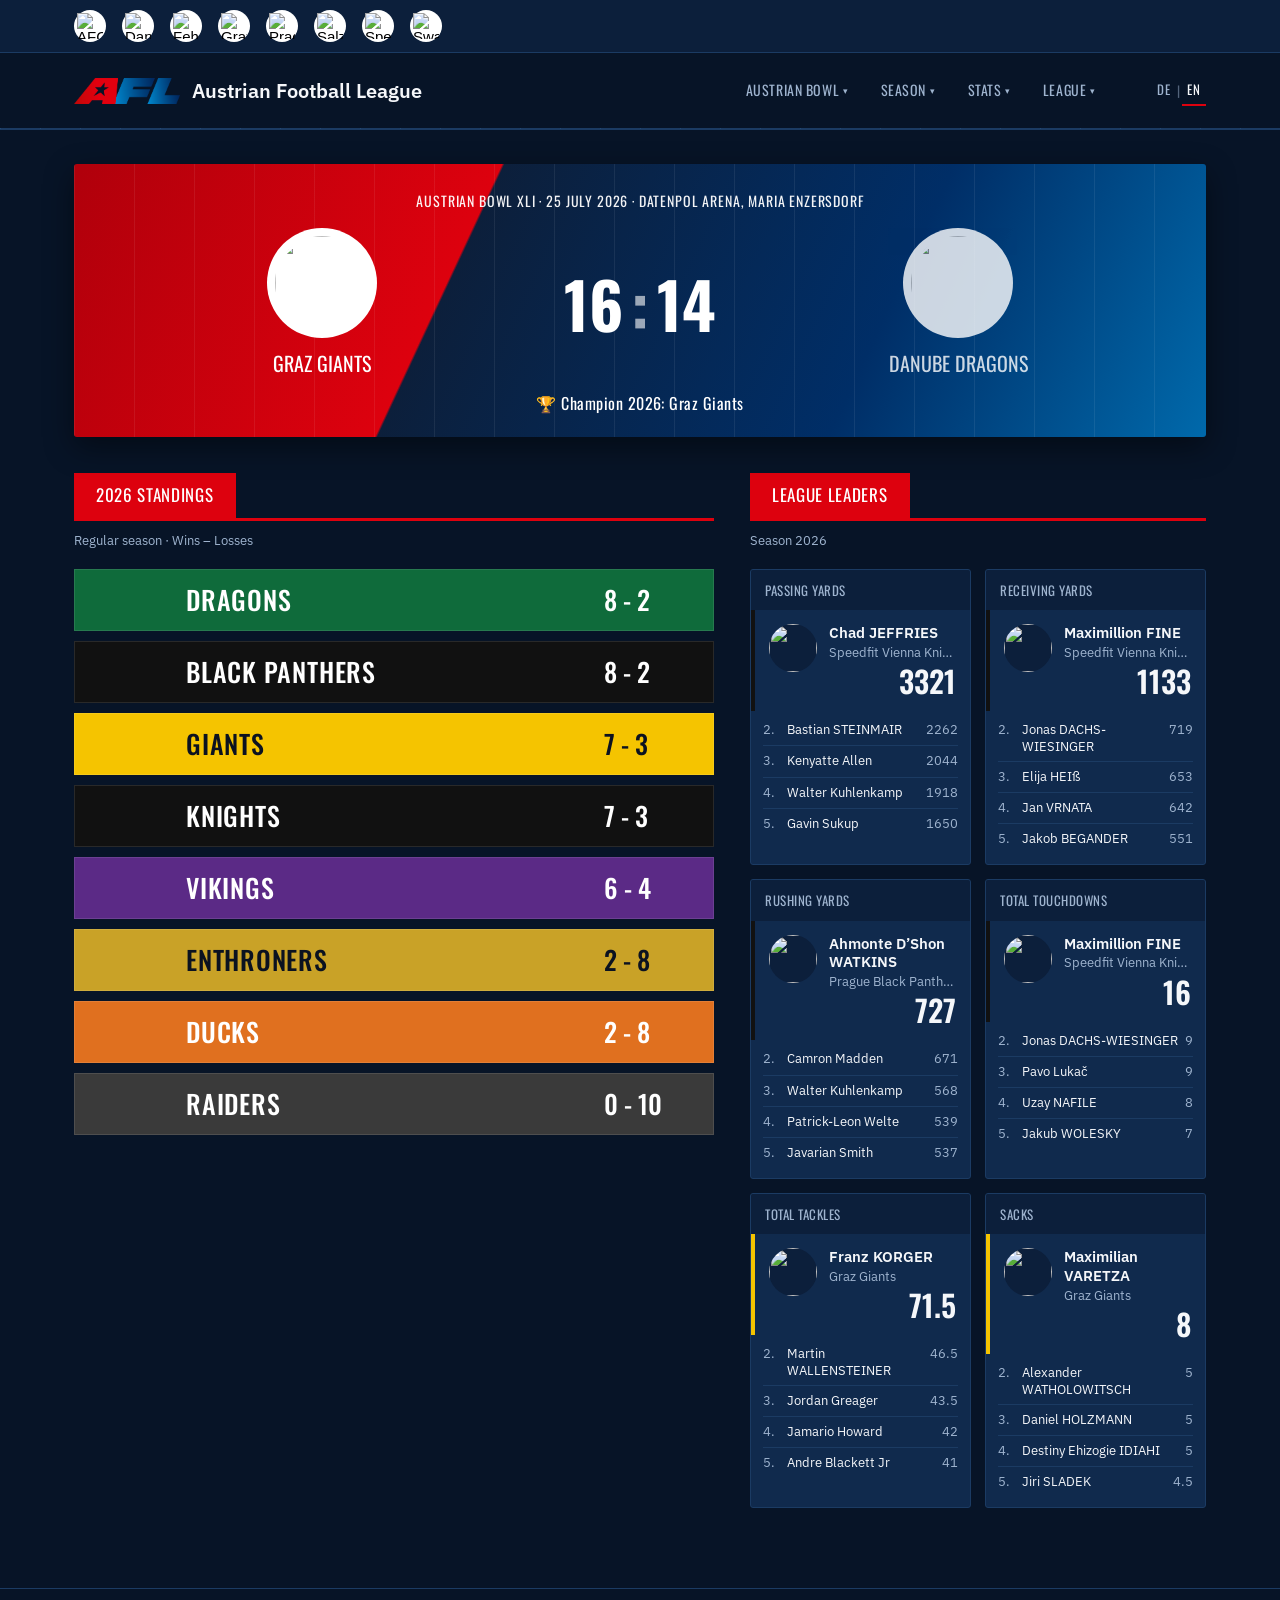
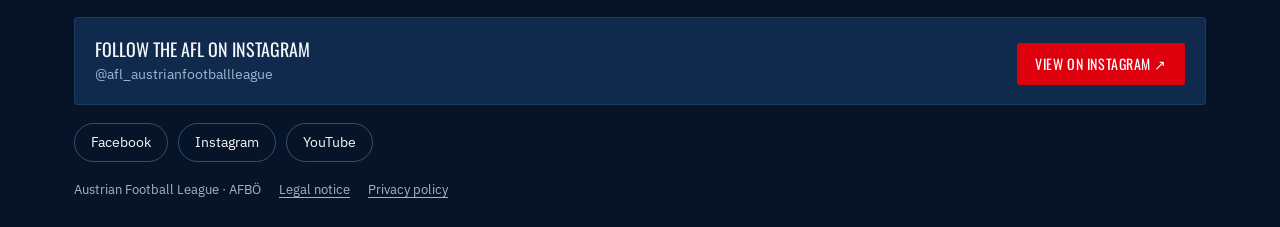
==== commit ac2e899f: "Spieler ohne Versuch/Catch in Passing, Rushing und Receiving ausblenden Passing und Rushing zeigen n" ====
--- a/index.html
+++ b/index.html
@@ -6,678 +6,897 @@
 <title>Austrian Football League</title>
 <link rel="stylesheet" href="fonts/fonts.css">
 <style>
-  /* Design: Stil „Editorial“ (hell) aus dem V1-Prototyp (poky06/AFL-Homepage-Final, prototypes/v1) */
   :root {
-    --bg: #ffffff; --soft: #f5f5f2; --fg: #0b1320; --dim: #5d6572; --line: #e3e3de;
-    --red: #dd010e; --red-light: #ff6b73; --navy: #002e67; --navy2: #071427; --navy-dim: #9fb4cf;
-    color-scheme: light;
-  }
+    --bg: #071427;
+    --bg-raised: #0c1f3b;
+    --bg-card: #102a4d;
+    --line: #1b3b63;
+    --line-strong: #29527f;
+    --chalk: #f5f7fa;
+    --chalk-dim: #9fb4cf;
+    --turf: #002e67;
+    --turf-bright: #1c86d1;
+    --flag: #dd010e;
+    --gold: #f04c56;
+    --radius: 3px;
+    --shadow: 0 10px 30px rgba(0,0,0,.45);
+    box-sizing: border-box;
+    padding-top: env(safe-area-inset-top, 0px);
+    padding-bottom: env(safe-area-inset-bottom, 0px);
+  }
+  @media (prefers-color-scheme: dark) {
+    :root:not([data-theme="light"]) {
+      --bg: #071427; --bg-raised: #0c1f3b; --bg-card: #102a4d;
+      --line: #1b3b63; --line-strong: #29527f; --chalk: #f5f7fa; --chalk-dim: #9fb4cf;
+    }
+  }
+  :root[data-theme="light"] {
+    --bg: #f4f6fa; --bg-raised: #ffffff; --bg-card: #ffffff;
+    --line: #d8dee8; --line-strong: #b7c2d2; --chalk: #071427; --chalk-dim: #55647a;
+  }
+  html { scroll-padding-top: env(safe-area-inset-top, 0px); height: 100%; }
   * { box-sizing: border-box; }
-  html { -webkit-text-size-adjust: 100%; scroll-padding-top: 16px; }
   body {
-    margin: 0; background: var(--bg); color: var(--fg); overflow-x: hidden;
-    font: 15px/1.5 'IBM Plex Sans', system-ui, sans-serif; -webkit-font-smoothing: antialiased;
-  }
-  a { color: inherit; }
-  button, select, input { -webkit-tap-highlight-color: transparent; }
-  h1, h2, h3 { font-family: 'Oswald', system-ui, sans-serif; font-style: italic; text-transform: uppercase; line-height: 1; margin: 0; font-weight: 700; }
-  .num, .tbl, .facts b { font-variant-numeric: tabular-nums; }
-  .wrap { max-width: 1200px; margin: 0 auto; padding: 0 16px; }
-  .scroll { overflow-x: auto; -webkit-overflow-scrolling: touch; }
-  table { border-collapse: collapse; width: 100%; }
-  :focus-visible { outline: 2px solid var(--red); outline-offset: 2px; }
-  .linkbtn { all: unset; cursor: pointer; font-weight: 600; font-size: 13px; }
-  .linkbtn:hover { color: var(--red); }
-
-  /* ---------- Kopf ---------- */
-  header.site { border-bottom: 1px solid var(--line); background: var(--bg); position: relative; z-index: 30; }
-  .top { display: flex; align-items: center; justify-content: space-between; gap: 12px; padding: 18px 16px 8px; max-width: 1200px; margin: 0 auto; }
-  .top .meta { font-size: 12px; color: var(--dim); flex: 1; }
-  .top .logo-link { display: block; cursor: pointer; flex: none; }
-  .top .logo { height: 38px; width: auto; display: block; }
-  .top .right { flex: 1; display: flex; gap: 14px; align-items: center; justify-content: flex-end; font-size: 13px; }
-  .lang { display: flex; align-items: center; gap: 2px; color: var(--dim); }
-  .lang button { background: none; border: 0; padding: 4px 3px; font: inherit; color: var(--dim); cursor: pointer; }
-  .lang button.active { color: var(--fg); font-weight: 700; }
-  .cta {
-    display: inline-block; background: var(--red); color: #fff; padding: 8px 18px; border: 0; cursor: pointer;
-    font: 600 13px 'Oswald', sans-serif; text-transform: uppercase; letter-spacing: .06em; text-decoration: none; white-space: nowrap;
-    clip-path: polygon(8px 0, 100% 0, calc(100% - 8px) 100%, 0 100%);
-  }
-  .cta:hover { filter: brightness(1.08); }
-  .cta .short { display: none; }
-  .burger { display: none; }
-  nav.main { display: flex; justify-content: center; gap: 2px; padding: 4px 16px 10px; flex-wrap: wrap; }
-  nav.main .it { position: relative; }
-  nav.main .it > button, nav.main .it > a {
-    display: block; background: none; border: 0; cursor: pointer; text-decoration: none; color: var(--fg);
-    font: 600 14px 'IBM Plex Sans', sans-serif; padding: 6px 12px;
-  }
-  nav.main .it.on > button, nav.main .it > button:hover { color: var(--red); }
-  nav.main .dd {
-    display: none; position: absolute; top: 100%; left: 50%; transform: translateX(-50%); background: var(--bg);
-    border: 1px solid var(--line); box-shadow: 0 10px 30px #0b132022; min-width: 200px; padding: 6px 0; z-index: 40;
-  }
-  nav.main .dd button, nav.main .dd a {
-    display: block; width: 100%; text-align: left; background: none; border: 0; cursor: pointer; text-decoration: none;
-    color: var(--fg); padding: 7px 16px; font: 400 14px 'IBM Plex Sans', sans-serif;
-  }
-  nav.main .dd button:hover, nav.main .dd a:hover { background: var(--soft); color: var(--red); }
-  nav.main .dd button.active { color: var(--red); font-weight: 600; }
-  @media (hover: hover) { nav.main .it:hover .dd { display: block; } }
-  nav.main .it:focus-within .dd, nav.main .it.open .dd { display: block; }
-  .backbar { padding-top: 14px; }
-  .backbar button { all: unset; cursor: pointer; font-weight: 600; font-size: 14px; }
-  .backbar button:hover { color: var(--red); }
-
-  /* ---------- Abschnitte ---------- */
-  main { min-height: 50vh; }
+    margin: 0; min-height: 100%; background: var(--bg); color: var(--chalk);
+    font-family: 'IBM Plex Sans', system-ui, sans-serif; font-size: 15px; line-height: 1.55;
+    -webkit-font-smoothing: antialiased;
+  }
+  .display { font-family: 'Oswald', system-ui, sans-serif; text-transform: uppercase; letter-spacing: .02em; }
+
+  /* yard-line divider — thin rule with tick marks, referencing an actual field marking */
+  .yardline {
+    position: relative; height: 1px; background: var(--line); margin: 0;
+  }
+  .yardline::before {
+    content: ""; position: absolute; inset: 0; background-image:
+      repeating-linear-gradient(90deg, var(--line-strong) 0 1px, transparent 1px 40px);
+    opacity: .6;
+  }
+
+  header.top {
+    position: sticky; top: 0; z-index: 20; background: var(--bg); border-bottom: 1px solid var(--line);
+    padding-top: env(safe-area-inset-top, 0px);
+  }
+  .top-inner {
+    max-width: 1180px; margin: 0 auto; padding: 18px 24px; display: flex; align-items: center; gap: 28px;
+  }
+  .brand { display: flex; align-items: center; gap: 12px; flex-shrink: 0; }
+  .brand .mark { height: 26px; width: auto; display: block; }
+  .brand .name { font-size: 20px; font-weight: 700; }
+  .brand .sub { font-size: 12px; color: var(--chalk-dim); font-family: 'IBM Plex Sans'; text-transform: none; letter-spacing: 0; }
+
+  nav.tabs { display: flex; gap: 4px; margin-left: auto; align-items: center; }
+  nav.tabs button, nav.tabs a {
+    background: none; border: none; color: var(--chalk-dim); font-family: 'Oswald', sans-serif;
+    text-transform: uppercase; letter-spacing: .04em; font-size: 14px; padding: 8px 14px; cursor: pointer;
+    border-bottom: 2px solid transparent; transition: color .15s, border-color .15s;
+    text-decoration: none; display: inline-flex; align-items: center;
+  }
+  nav.tabs button:hover, nav.tabs a:hover { color: var(--chalk); }
+  nav.tabs button.active { color: var(--chalk); border-bottom-color: var(--flag); }
+
+  /* Team-Logo-Leiste */
+  .team-strip { background: var(--bg-raised); border-bottom: 1px solid var(--line); overflow-x: auto; }
+  .team-strip-inner {
+    max-width: 1180px; margin: 0 auto; padding: 10px 24px; display: flex; gap: 16px; align-items: center;
+  }
+  .team-badge {
+    width: 32px; height: 32px; border-radius: 50%; flex-shrink: 0; cursor: pointer; border: none;
+    display: flex; align-items: center; justify-content: center;
+    font-size: 15px; line-height: 1;
+    transition: transform .15s, box-shadow .15s;
+  }
+  .team-badge:hover { transform: translateY(-2px); box-shadow: 0 3px 10px rgba(0,0,0,.35); }
+  .team-badge:focus-visible { outline: 2px solid var(--turf-bright); outline-offset: 2px; }
+
+  /* Dropdowns (Saison, Stats) */
+  .nav-dropdown { position: relative; }
+  .dd-toggle { display: inline-flex; align-items: center; gap: 4px; }
+  .caret { font-size: 9px; transition: transform .15s; }
+  .nav-dropdown.open .dd-toggle { color: var(--chalk); border-bottom-color: var(--flag); }
+  .nav-dropdown.active-parent .dd-toggle { color: var(--chalk); border-bottom-color: var(--flag); }
+  .nav-dropdown.open .caret { transform: rotate(180deg); }
+  .dropdown-menu {
+    position: absolute; top: calc(100% + 6px); left: 0; min-width: 170px; padding: 6px;
+    background: var(--bg-card); border: 1px solid var(--line-strong); border-radius: var(--radius);
+    box-shadow: var(--shadow); flex-direction: column; display: none; z-index: 30;
+  }
+  .nav-dropdown.open .dropdown-menu { display: flex; }
+  .dropdown-menu button {
+    text-transform: none; font-family: 'IBM Plex Sans', sans-serif; font-size: 13.5px; letter-spacing: 0;
+    padding: 9px 10px; border-bottom: none; border-radius: 2px; text-align: left; color: var(--chalk-dim);
+  }
+  .dropdown-menu button:hover { background: var(--bg-raised); color: var(--chalk); }
+  .dropdown-menu button.active { color: var(--turf-bright); }
+
+  main { max-width: 1180px; margin: 0 auto; padding: 12px 24px 80px; }
+
+  .hero { padding: 46px 0 28px; }
+  .hero h1 { font-size: clamp(30px, 4.5vw, 46px); margin: 0 0 10px; line-height: 1.05; max-width: 16ch; }
+  .hero p { color: var(--chalk-dim); max-width: 56ch; margin: 0; font-size: 16px; }
+
+  .demo-note {
+    margin-top: 20px; display: inline-flex; gap: 10px; align-items: flex-start; padding: 12px 16px;
+    background: var(--bg-raised); border: 1px solid var(--line); border-radius: var(--radius); font-size: 13.5px; color: var(--chalk-dim);
+  }
+  .demo-note strong { color: var(--gold); font-weight: 600; }
+
+  .toolbar {
+    display: flex; flex-wrap: wrap; gap: 10px; padding: 22px 0 18px; align-items: center;
+  }
+  .toolbar input[type="search"] {
+    flex: 1 1 220px; background: var(--bg-raised); border: 1px solid var(--line); color: var(--chalk);
+    padding: 10px 14px; border-radius: var(--radius); font-size: 14px; font-family: inherit;
+  }
+  .toolbar input[type="search"]::placeholder { color: var(--chalk-dim); }
+  .toolbar select {
+    background: var(--bg-raised); border: 1px solid var(--line); color: var(--chalk);
+    padding: 10px 12px; border-radius: var(--radius); font-size: 14px; font-family: inherit; cursor: pointer;
+  }
+  .result-count { font-size: 13px; color: var(--chalk-dim); margin: 0 0 14px; }
+
+  .grid { display: grid; grid-template-columns: repeat(auto-fill, minmax(230px, 1fr)); gap: 14px; }
+
+  .card {
+    background: var(--bg-card); border: 1px solid var(--line); border-radius: var(--radius);
+    padding: 16px; cursor: pointer; transition: border-color .15s, transform .15s;
+  }
+  .card:hover { border-color: var(--line-strong); }
+  .card:focus-visible, button:focus-visible, nav.tabs button:focus-visible { outline: 2px solid var(--turf-bright); outline-offset: 2px; }
+
+  .card-top { display: flex; gap: 12px; align-items: center; margin-bottom: 12px; }
+  .avatar {
+    width: 46px; height: 46px; border-radius: 50%; flex-shrink: 0;
+    background: var(--bg-raised); border: 1px solid var(--line-strong);
+    display: flex; align-items: center; justify-content: center;
+    font-family: 'Oswald', sans-serif; font-size: 15px; color: var(--chalk-dim);
+  }
+  .card-name { font-weight: 600; font-size: 15px; }
+  .card-team { font-size: 12.5px; color: var(--chalk-dim); }
+
+  .card-meta { display: flex; flex-wrap: wrap; gap: 6px 10px; font-size: 12.5px; color: var(--chalk-dim); }
+  .badge {
+    display: inline-block; padding: 2px 8px; border-radius: 20px; font-size: 11px;
+    border: 1px solid var(--line-strong); font-family: 'Oswald', sans-serif; letter-spacing: .03em;
+  }
+  .badge.pos { color: var(--turf-bright); border-color: var(--turf); }
+  .badge.lic { color: var(--gold); border-color: var(--gold); }
+
+  .empty { padding: 60px 0; text-align: center; color: var(--chalk-dim); }
+
+  /* Spieler-Liste */
+  .list { border: 1px solid var(--line); border-radius: var(--radius); overflow: hidden; }
+  .list-row {
+    display: grid; grid-template-columns: 34px 34px 2fr 1.3fr 90px 1fr 1fr 1fr; gap: 14px; align-items: center;
+    padding: 10px 16px; border-top: 1px solid var(--line); cursor: pointer; background: var(--bg-card);
+    transition: background .12s;
+  }
+  .list-row:first-child { border-top: none; }
+  .list-row:hover { background: var(--bg-raised); }
+  .list-row.head {
+    background: var(--bg-raised); cursor: default; font-family: 'Oswald', sans-serif; text-transform: uppercase;
+    font-size: 11px; letter-spacing: .04em; color: var(--chalk-dim); padding: 10px 16px;
+  }
+  .list-row.head:hover { background: var(--bg-raised); }
+  .list-row.head span[data-key] { cursor: pointer; user-select: none; display: flex; align-items: center; gap: 4px; }
+  .list-row.head span[data-key]:hover { color: var(--chalk); }
+  .list-row.head span[data-key].sorted { color: var(--turf-bright); }
+  .list-row.head span[data-key] .arrow { font-size: 9px; opacity: 0; }
+  .list-row.head span[data-key].sorted .arrow { opacity: 1; }
+  .list-row .avatar { width: 34px; height: 34px; font-size: 12px; }
+  .list-num { font-family: 'Oswald', sans-serif; font-size: 13px; color: var(--chalk-dim); text-align: center; }
+  .list-name { font-weight: 600; font-size: 14.5px; }
+  .list-cell { font-size: 13.5px; color: var(--chalk-dim); }
+  .list-cell.strong { color: var(--chalk); }
+  /* Abstand Name → Pos. auf die Hälfte reduziert (14px → 7px) */
+  .list-row:not(.no-team):not(.coach) > :nth-child(4) { margin-left: -7px; }
+  .list-row:not(.no-team):not(.coach) > :nth-child(5) { margin-left: -7px; }
+  .list-row.no-team > :nth-child(4) { margin-left: -7px; }
+  @media (max-width: 760px) {
+    .list-row { grid-template-columns: 26px 34px 1.3fr 1fr; }
+    .list-row > :nth-child(4), .list-row > :nth-child(6), .list-row > :nth-child(7), .list-row > :nth-child(8) { display: none; }
+  }
+
+  /* Teams */
+  .team-header { padding: 20px 0 4px; }
+  .team-header h2 { margin: 0 0 4px; font-size: 24px; }
+  .team-header .loc { color: var(--chalk-dim); font-size: 13.5px; }
+  .list-row.no-team {
+    grid-template-columns: 34px 34px 2fr 90px 1fr 1fr 1fr;
+  }
+  @media (max-width: 760px) {
+    .list-row.no-team { grid-template-columns: 26px 34px 1.6fr 1fr; }
+    .list-row.no-team > :nth-child(5), .list-row.no-team > :nth-child(6), .list-row.no-team > :nth-child(7) { display: none; }
+  }
+
+  .subheading {
+    font-family: 'Oswald', sans-serif; text-transform: uppercase; letter-spacing: .03em;
+    font-size: 15px; color: var(--chalk-dim); margin: 32px 0 10px;
+  }
+  .list-row.coach-head, .list-row.coach {
+    display: grid; grid-template-columns: 34px 2fr 1.3fr 1fr 1fr 1fr; gap: 14px; align-items: center;
+    padding: 10px 16px;
+  }
+  .list-row.coach-head {
+    background: var(--bg-raised); font-family: 'Oswald', sans-serif; text-transform: uppercase;
+    font-size: 11px; letter-spacing: .04em; color: var(--chalk-dim);
+  }
+  .list-row.coach { border-top: 1px solid var(--line); cursor: pointer; background: var(--bg-card); transition: background .12s; }
+  .list-row.coach:first-child { border-top: none; }
+  .list-row.coach:hover { background: var(--bg-raised); }
+  @media (max-width: 760px) {
+    .list-row.coach-head, .list-row.coach { grid-template-columns: 34px 1.6fr 1.2fr; }
+    .list-row.coach-head > :nth-child(4), .list-row.coach-head > :nth-child(5), .list-row.coach-head > :nth-child(6),
+    .list-row.coach > :nth-child(4), .list-row.coach > :nth-child(5), .list-row.coach > :nth-child(6) { display: none; }
+  }
+
+  /* Wettbewerbe */
+  .tbl-wrap { overflow-x: auto; margin-top: 18px; max-width: 980px; }
+  .standings { width: 100%; min-width: 640px; border-collapse: collapse; font-size: 15px; border: 1px solid var(--line); }
+  .standings th, .standings td { text-align: left; padding: 13px 14px; border: 1px solid var(--line); white-space: nowrap; }
+  .standings thead th {
+    background: var(--flag); color: #fff; font-family: 'Oswald', sans-serif; text-transform: uppercase;
+    font-size: 13px; letter-spacing: .04em; font-weight: 500; border-color: rgba(255,255,255,.18);
+  }
+  .standings td { background: var(--bg-card); font-variant-numeric: tabular-nums; }
+  .standings td.team { font-weight: 600; }
+  .standings td.team .tl { display: inline-flex; align-items: center; gap: 10px; cursor: pointer; }
+  .standings td.team .tl:hover { color: var(--turf-bright); }
+  .standings td.team img { width: 24px; height: 24px; object-fit: contain; background: #fff; border-radius: 50%; padding: 2px; }
+  .standings td.team .dot { width: 12px; height: 12px; border-radius: 50%; display: inline-block; }
+  .standings td.rank { color: var(--chalk-dim); width: 44px; }
+  .standings tr:hover td { background: var(--bg-raised); }
+  .st-more {
+    margin-top: 16px; background: none; border: 1px solid var(--line-strong); color: var(--chalk);
+    padding: 9px 16px; border-radius: var(--radius); cursor: pointer; font-family: 'Oswald', sans-serif;
+    text-transform: uppercase; letter-spacing: .04em; font-size: 13px;
+  }
+  .st-more:hover { border-color: var(--flag); }
+  #brand-home { cursor: pointer; }
+  .champ-tbl td { white-space: normal; vertical-align: top; }
+  .champ-tbl td.season { font-weight: 600; white-space: nowrap; }
+  .champ-tbl td.champ { font-weight: 700; white-space: nowrap; }
+  .champ-tbl td.champ .cnt { font-weight: 400; color: var(--chalk-dim); margin-left: 4px; }
+  .champ-tbl .bowl { color: var(--chalk-dim); font-size: 13px; }
+  .champ-tbl .note { display: block; color: var(--chalk-dim); font-size: 12.5px; margin-top: 3px; }
+  .champ-tbl s { color: var(--chalk-dim); }
+  .champ-foot { margin-top: 14px; }
+  .mvp-tbl td { white-space: normal; vertical-align: top; min-width: 150px; }
+  .mvp-tbl td.season { font-weight: 700; min-width: 0; white-space: nowrap; }
+  .mvp-tbl .pn { display: block; font-weight: 600; }
+  .mvp-tbl .pt { display: block; color: var(--chalk-dim); font-size: 12.5px; margin-top: 2px; }
+  .mvp-tbl .plink { color: var(--turf-bright); cursor: pointer; text-decoration: underline; text-underline-offset: 3px; background: none; border: none; padding: 0; font: inherit; font-weight: 600; text-align: left; }
+  .mvp-tbl .plink:hover { color: var(--chalk); }
+  .mvp-tbl .none { color: var(--chalk-dim); }
+  .st-title.wide { max-width: 980px; }
+  .cat-tabs { display: flex; flex-wrap: wrap; gap: 8px; margin-top: 18px; }
+  .cat-tabs button {
+    background: var(--bg-raised); border: 1px solid var(--line); color: var(--chalk-dim); cursor: pointer;
+    padding: 8px 16px; border-radius: 20px; font-family: 'Oswald', sans-serif; text-transform: uppercase;
+    letter-spacing: .04em; font-size: 13px;
+  }
+  .cat-tabs button:hover { color: var(--chalk); border-color: var(--line-strong); }
+  .cat-tabs button.active { background: var(--flag); border-color: var(--flag); color: #fff; }
+  .stats-tbl thead th[data-col] { cursor: pointer; user-select: none; }
+  .stats-tbl thead th[data-col]:hover { background: #b8000c; }
+  .stats-tbl thead th.sorted::after { content: " ▼"; font-size: 9px; }
+  .stats-tbl thead th.sorted.asc::after { content: " ▲"; }
+  .stats-tbl td.team .tl.nolink { cursor: default; }
+  .stats-tbl td.team .tl.nolink:hover { color: inherit; }
+  .detail-stats { margin-top: 18px; }
+  .detail-stats h4 { margin: 14px 0 6px; font-family: 'Oswald', sans-serif; text-transform: uppercase; font-size: 13px; letter-spacing: .04em; color: var(--chalk-dim); font-weight: 500; }
+  .detail-stats .ds-wrap { overflow-x: auto; }
+  .detail-stats table { border-collapse: collapse; font-size: 13px; font-variant-numeric: tabular-nums; }
+  .detail-stats th, .detail-stats td { padding: 5px 9px; border: 1px solid var(--line); text-align: center; white-space: nowrap; }
+  .detail-stats th { color: var(--chalk-dim); font-weight: 500; font-size: 11px; }
+  .detail { max-width: 560px; }
+  .detail-stats td.season, .detail-stats th.season { text-align: left; font-weight: 600; color: var(--chalk); }
+  .detail-stats td.season, .detail-stats th.season { position: sticky; left: 0; z-index: 1; background: var(--bg-card); }
+  .detail-stats tr.total td { font-weight: 700; border-top: 2px solid var(--line-strong); background: var(--bg-raised); }
+  /* Saisonauswahl und Archiv (2004–2013 AFBÖ/StatCrew, 2014–2025 Hockeydata) */
+  .toolbar select.season-select { font-family: 'Oswald', sans-serif; letter-spacing: .03em; font-size: 15px; }
+  .stats-tbl thead th.calc, .detail-stats th.calc, .stats-tbl .tl .nm.calc, .detail-stats td.season.calc { text-decoration: underline dotted; text-underline-offset: 3px; }
+  .season-src { font-size: 12.5px; color: var(--chalk-dim); margin: 0 0 12px; }
+  .detail-stats td.season .tm { font-weight: 400; color: var(--chalk-dim); margin-left: 6px; font-size: 11px; }
+  .detail .arch-note { font-size: 12.5px; color: var(--chalk-dim); margin: 0 0 6px; }
+  #detail-content { max-width: 640px; }
+  .stats-tbl .tl .yrs { color: var(--chalk-dim); font-size: 11.5px; font-weight: 400; margin-left: 8px; white-space: nowrap; }
+  .stats-tbl .tl .dot.arch { display: inline-block; width: 18px; height: 18px; border-radius: 50%; background: var(--line-strong); vertical-align: middle; }
+  #panel-competitions .st-title { max-width: 980px; }
+
   section.panel { display: none; }
   section.panel.active { display: block; }
-  .sec { margin: 48px auto; }
-  .sech { display: flex; align-items: center; gap: 14px; margin-bottom: 18px; }
-  .sech::before { content: ''; width: 22px; height: 22px; background: var(--red); transform: skewX(-14deg); flex: none; }
-  .sech h2 { font-size: 32px; }
-  .sech .more, .sech .aside { margin-left: auto; }
-  .sech .aside { color: var(--dim); font-size: 13px; }
-  .kicker { font: 600 13px 'Oswald', sans-serif; letter-spacing: .2em; text-transform: uppercase; color: var(--red); }
-  .ph1 { font-size: clamp(40px, 8vw, 84px); margin: 10px 0 22px; }
-  .intro { color: var(--dim); margin: -10px 0 18px; max-width: 70ch; }
-  .note { color: var(--dim); font-size: 13px; }
-  .note span + span::before { content: " "; }
-  .two { display: grid; grid-template-columns: minmax(0, 1.4fr) minmax(0, 1fr); gap: 40px; }
-  .empty { padding: 40px 0; text-align: center; color: var(--dim); }
-  .ph { color: var(--dim); font-style: italic; }
-  .pill { display: inline-block; font: 600 11px 'Oswald', sans-serif; letter-spacing: .1em; text-transform: uppercase; padding: 3px 8px; background: var(--soft); color: var(--dim); }
-  .btn2 { display: inline-block; background: #fff; border: 1px solid var(--line); padding: 6px 12px; font: 600 13px 'IBM Plex Sans', sans-serif; cursor: pointer; color: var(--fg); text-decoration: none; }
-  .btn2:hover { border-color: var(--fg); }
-  .btn2.on { background: var(--navy); color: #fff; border-color: var(--navy); }
-
-  /* ---------- Startseite: Austrian-Bowl-Banner ---------- */
-  .hero { background: var(--navy); color: #fff; position: relative; overflow: hidden; }
-  .hero .wrap { padding-top: 56px; padding-bottom: 60px; position: relative; z-index: 1; }
-  .hero .rom { position: absolute; right: -20px; top: 50%; transform: translateY(-50%) skewX(-8deg); font: 700 italic 280px/1 'Oswald', sans-serif; color: #ffffff10; pointer-events: none; }
-  .hero .kicker { color: var(--red-light); }
-  .hero h1 { font-size: clamp(44px, 8vw, 96px); margin: 10px 0 16px; }
-  .hero .pair { font: 700 italic clamp(22px, 4vw, 36px)/1.1 'Oswald', sans-serif; text-transform: uppercase; margin: 0 0 14px; }
-  .hero .pair i { color: var(--red-light); font-size: .6em; padding: 0 8px; }
-  .hero .cta { font-size: 15px; padding: 12px 26px; margin-top: 8px; }
-  .hero .pill { margin-top: 8px; }
-  .hero .more { display: inline-block; margin-top: 16px; color: #fff; font-size: 14px; }
-  .slash { position: absolute; left: 0; bottom: 0; height: 10px; width: 100%; background: var(--red); clip-path: polygon(0 0, 62% 0, 60% 100%, 0 100%); }
-  .champA { position: relative; overflow: hidden; color: var(--f); background: var(--c); }
-  .champA .wrap { padding: 48px 16px 56px; display: flex; gap: 26px; align-items: center; position: relative; z-index: 1; }
-  .champA h1 { font-size: clamp(42px, 8vw, 96px); margin: 8px 0 10px; }
-  .champA .sc { font: 600 20px 'Oswald', sans-serif; text-transform: uppercase; opacity: .9; }
-  .champA .yr { position: absolute; right: -20px; bottom: -50px; font: 700 italic 260px/1 'Oswald', sans-serif; opacity: .12; pointer-events: none; }
-  .champA .links { margin-top: 16px; display: flex; gap: 18px; flex-wrap: wrap; }
-  .champA .links button { all: unset; cursor: pointer; font-weight: 600; text-decoration: underline; text-underline-offset: 3px; }
-  .crest { width: 120px; height: 120px; border-radius: 50%; background: #fff; color: #0b1320; display: flex; align-items: center; justify-content: center; font: 700 26px 'Oswald', sans-serif; flex: none; overflow: hidden; }
-  .crest img { width: 78%; height: 78%; object-fit: contain; }
-
-  /* ---------- Spiel-Karten ---------- */
-  .cards { display: grid; grid-template-columns: repeat(auto-fill, minmax(260px, 1fr)); gap: 14px; }
-  .card { border: 1px solid var(--line); background: var(--bg); }
-  .game { display: grid; grid-template-columns: minmax(0, 1fr) auto; gap: 4px 10px; align-items: center; padding: 14px 16px; }
-  .game .t { display: flex; align-items: center; gap: 10px; font-weight: 500; min-width: 0; cursor: pointer; }
-  .game .t .nm { overflow: hidden; text-overflow: ellipsis; white-space: nowrap; }
-  .game .t:hover .nm { color: var(--red); }
-  .game .t.win { font-weight: 700; }
-  .game .t.loss { color: var(--dim); }
-  .game .s { font: 700 italic 26px 'Oswald', sans-serif; text-align: right; font-variant-numeric: tabular-nums; }
-  .game .s.loss { color: var(--dim); }
-  .game .s.time { font: 600 15px 'IBM Plex Sans', sans-serif; }
-  .game .s.abg { font: 600 12px 'Oswald', sans-serif; letter-spacing: .08em; text-transform: uppercase; color: var(--red); }
-  .game .meta { grid-column: 1 / -1; display: flex; justify-content: space-between; gap: 10px; font-size: 12px; color: var(--dim); border-top: 1px solid var(--line); margin-top: 8px; padding-top: 8px; }
-  .game .meta a { color: var(--fg); font-weight: 600; white-space: nowrap; }
-  .bowlcard { border: 2px solid var(--red); }
-  .stripe { width: 5px; height: 22px; flex: none; transform: skewX(-12deg); }
-  .mini { width: 22px; height: 22px; object-fit: contain; flex: none; }
-
-  /* ---------- Tabellen-Balken (Startseite) ---------- */
-  .bars { display: flex; flex-direction: column; gap: 8px; }
-  .bar {
-    display: grid; grid-template-columns: 40px 64px minmax(0, 1fr) auto; align-items: center; height: 58px; cursor: pointer;
-    background: var(--c); color: var(--f); font: 500 24px 'Oswald', sans-serif; text-transform: uppercase;
-    clip-path: polygon(0 0, 100% 0, calc(100% - 12px) 100%, 0 100%); padding-right: 26px; transition: transform .15s;
-  }
-  .bar:hover { transform: translateX(4px); }
-  .bar .rk { font-size: 16px; text-align: center; opacity: .7; }
-  .bar .lg { width: 44px; height: 44px; border-radius: 50%; background: #fff; color: #0b1320; display: flex; align-items: center; justify-content: center; font: 700 12px 'Oswald', sans-serif; box-shadow: 0 0 0 2px #ffffff55; overflow: hidden; }
-  .bar .lg img { width: 80%; height: 80%; object-fit: contain; }
-  .bar .nm { white-space: nowrap; overflow: hidden; text-overflow: ellipsis; }
-  .bar .rec { font-variant-numeric: tabular-nums; white-space: nowrap; }
-  .poline { height: 0; border-top: 2px dashed var(--red); margin: 2px 0; position: relative; }
-  .poline span { position: absolute; right: 0; top: -10px; background: var(--bg); color: var(--red); font: 600 11px 'Oswald', sans-serif; letter-spacing: .1em; padding: 0 6px; }
-
-  /* ---------- Leaders ---------- */
-  .lead { display: flex; align-items: center; gap: 12px; padding: 10px 0; border-bottom: 1px solid var(--line); }
-  .lead.click { cursor: pointer; }
-  .lead.click:hover b { color: var(--red); }
-  .lead > div { min-width: 0; }
-  .lead small { color: var(--dim); text-transform: uppercase; letter-spacing: .08em; font-size: 11px; }
-  .lead .v { margin-left: auto; font: 700 italic 34px 'Oswald', sans-serif; font-variant-numeric: tabular-nums; }
-
-  /* ---------- Saubere Tabelle ---------- */
-  .tbl td, .tbl th { padding: 10px 8px; border-bottom: 1px solid var(--line); text-align: right; white-space: nowrap; }
-  .tbl th { font-size: 11px; color: var(--dim); font-weight: 600; text-transform: uppercase; letter-spacing: .08em; }
-  .tbl td:first-child, .tbl th:first-child, .tbl .l { text-align: left; }
-  .tbl tr.po td { border-bottom: 2px solid var(--red); }
-  .tbl tr.total td { font-weight: 700; }
-  .tbl tr.avg td { color: var(--dim); font-style: italic; }
-  .tbl .rank { color: var(--dim); width: 36px; }
-  .tbl .tl { display: inline-flex; align-items: center; gap: 10px; cursor: pointer; font-weight: 600; }
-  .tbl .tl:hover { color: var(--red); }
-  .tbl .tl.nolink { cursor: default; font-weight: 500; }
-  .tbl .tl.nolink:hover { color: inherit; }
-  .tbl .tl img { width: 24px; height: 24px; object-fit: contain; flex: none; }
-  .tbl .tl .dot, .chip {
-    display: inline-flex; align-items: center; justify-content: center; font: 600 11px/1 'Oswald', sans-serif; letter-spacing: .04em;
-    width: 24px; height: 18px; flex: none; clip-path: polygon(4px 0, 100% 0, calc(100% - 4px) 100%, 0 100%);
-  }
-  .tbl .tl .dot.arch { background: var(--line); }
-  .tbl thead th[data-col] { cursor: pointer; user-select: none; }
-  .tbl thead th[data-col]:hover { color: var(--fg); }
-  .tbl thead th.sorted { color: var(--red); }
-  .tbl thead th.sorted::after { content: " ▾"; }
-  .tbl thead th.sorted.asc::after { content: " ▴"; }
-  .tbl th.calc, .tbl .tl .nm.calc, .tbl td.calc { text-decoration: underline dotted; text-underline-offset: 3px; }
-  .tbl .tl .yrs { color: var(--dim); font-size: 11.5px; font-weight: 400; margin-left: 8px; white-space: nowrap; }
-  .tbl .tl .nmw { display: inline-flex; align-items: baseline; }
-  .swhint { display: none; }
-
-  /* ---------- Reiter und Filter ---------- */
-  .tabs { display: flex; gap: 4px; border-bottom: 1px solid var(--line); margin: 24px 0 20px; flex-wrap: wrap; }
-  .tabs button { background: none; border: 0; cursor: pointer; padding: 10px 16px; font: 500 15px 'Oswald', sans-serif; text-transform: uppercase; color: var(--dim); }
-  .tabs button:hover { color: var(--fg); }
-  .tabs button.active { color: var(--fg); box-shadow: inset 0 -3px 0 var(--red); }
-  .filters { display: flex; gap: 8px; flex-wrap: wrap; margin-bottom: 12px; align-items: center; }
-  .filters select { padding: 9px 10px; font: 500 14px 'IBM Plex Sans', sans-serif; border: 1px solid var(--line); background: #fff; color: var(--fg); border-radius: 0; }
-  .filters select.season-select { font: 600 15px 'Oswald', sans-serif; letter-spacing: .03em; }
-  .search { display: flex; align-items: center; gap: 10px; border: 2px solid var(--fg); padding: 4px 14px; margin: 0 0 10px; background: #fff; }
-  .search.small { border-width: 1px; border-color: var(--line); padding: 0 10px; flex: 1 1 200px; margin: 0; }
-  .search input { flex: 1; border: 0; font: 500 20px 'IBM Plex Sans', sans-serif; padding: 12px 0; outline: none; min-width: 0; background: transparent; color: var(--fg); }
-  .search.small input { font-size: 14px; padding: 8px 0; }
-  .search:focus-within { box-shadow: 0 0 0 3px #dd010e55; }
-
-  /* ---------- Spielerliste ---------- */
-  .list { border-top: 1px solid var(--line); }
-  .list-row {
-    display: grid; grid-template-columns: 34px 34px minmax(0, 2fr) minmax(0, 1.3fr) 80px 80px 90px 100px; gap: 12px; align-items: center;
-    padding: 8px 8px; border-bottom: 1px solid var(--line); cursor: pointer; font-size: 14px;
-  }
-  .list-row:hover { background: var(--soft); }
-  .list-row.head { cursor: default; font-size: 11px; color: var(--dim); font-weight: 600; text-transform: uppercase; letter-spacing: .08em; }
-  .list-row.head:hover { background: none; }
-  .list-row.head span[data-key] { cursor: pointer; user-select: none; display: flex; align-items: center; gap: 4px; }
-  .list-row.head span[data-key]:hover { color: var(--fg); }
-  .list-row.head span[data-key].sorted { color: var(--red); }
-  .list-row.head .arrow { font-size: 9px; opacity: 0; }
-  .list-row.head .sorted .arrow { opacity: 1; }
-  .list-row.no-team { grid-template-columns: 34px 34px minmax(0, 2fr) 80px 80px 90px 100px; }
-  .list-row.coach, .list-row.coach-head { grid-template-columns: 34px minmax(0, 2fr) minmax(0, 1.4fr) 80px 90px 100px; }
-  .list-num { font: 700 italic 18px 'Oswald', sans-serif; text-align: center; }
-  .list-name { font-weight: 600; overflow: hidden; text-overflow: ellipsis; white-space: nowrap; }
-  .list-cell { color: var(--dim); overflow: hidden; text-overflow: ellipsis; white-space: nowrap; }
-  .list-cell.strong { color: var(--fg); }
-  .avatar { width: 34px; height: 34px; border-radius: 50%; background: var(--soft); display: flex; align-items: center; justify-content: center; font: 600 12px 'Oswald', sans-serif; color: var(--dim); overflow: hidden; flex: none; }
-  .avatar img { width: 100%; height: 100%; object-fit: cover; }
-  .badge { font: 600 12px 'Oswald', sans-serif; letter-spacing: .06em; }
-  .result-count { color: var(--dim); font-size: 13px; margin: 6px 0 12px; }
-  .subheading { font-size: 26px; margin: 40px 0 14px; display: flex; align-items: center; gap: 14px; }
-  .subheading::before { content: ''; width: 18px; height: 18px; background: var(--red); transform: skewX(-14deg); flex: none; }
-
-  /* ---------- Vereine ---------- */
-  .club-grid { display: grid; grid-template-columns: repeat(auto-fill, minmax(260px, 1fr)); gap: 16px; }
-  .club-card { border: 1px solid var(--line); display: flex; flex-direction: column; }
-  .cc-top { background: var(--c); border: 0; height: 140px; display: flex; align-items: center; justify-content: center; cursor: pointer; clip-path: polygon(0 0, 100% 0, 100% 86%, 0 100%); }
-  .cc-top .crest { width: 96px; height: 96px; transition: transform .2s; }
-  .cc-top:hover .crest { transform: scale(1.05); }
-  .cc-body { padding: 10px 16px 16px; display: flex; flex-direction: column; gap: 4px; flex: 1; }
-  .cc-name { font: 700 italic 22px/1.1 'Oswald', sans-serif; text-transform: uppercase; }
-  .cc-venue { color: var(--dim); font-size: 13px; min-height: 18px; }
-  .cc-links { display: flex; flex-wrap: wrap; gap: 6px; margin-top: 10px; }
-  .cc-links .cl-web { background: var(--red); border-color: var(--red); color: #fff; }
-
-  /* Vereinsseite */
-  .band { color: var(--f); background: var(--c); clip-path: polygon(0 0, 100% 0, 100% 80%, 0 100%); }
-  .band .wrap { padding-top: 60px; padding-bottom: 96px; display: flex; align-items: center; gap: 30px; }
-  .band .kicker { color: var(--f); opacity: .8; }
-  .band h1 { font-size: clamp(44px, 8vw, 100px); margin-top: 12px; }
-  .facts { display: flex; gap: 18px 40px; flex-wrap: wrap; margin: 24px 0; padding: 18px 0; border-top: 1px solid var(--line); border-bottom: 1px solid var(--line); }
-  .facts b { display: block; font: 600 22px 'Oswald', sans-serif; }
-  .facts small { color: var(--dim); font-size: 12px; text-transform: uppercase; letter-spacing: .1em; }
-  .factrow { display: flex; align-items: center; gap: 24px; flex-wrap: wrap; border-top: 1px solid var(--line); border-bottom: 1px solid var(--line); margin: 24px 0; }
-  .factrow .facts { border: 0; margin: 0; flex: 1; }
-  .factrow .cta { font-size: 14px; padding: 10px 22px; }
+
+  /* Modal */
+  .overlay {
+    position: fixed; inset: 0; background: rgba(8,10,11,.7); display: none; align-items: flex-start;
+    justify-content: center; z-index: 50; padding: 60px 20px; overflow-y: auto;
+  }
+  .overlay.open { display: flex; }
+  .detail {
+    background: var(--bg-card); border: 1px solid var(--line-strong); border-radius: var(--radius);
+    max-width: 460px; width: 100%; padding: 26px; box-shadow: var(--shadow);
+  }
+  .detail-top { display: flex; gap: 16px; align-items: center; margin-bottom: 18px; }
+  .detail-top .avatar { width: 64px; height: 64px; font-size: 20px; }
+  .detail-top h2 { margin: 0 0 4px; font-size: 22px; }
+  .detail-top .role { color: var(--chalk-dim); font-size: 13.5px; }
+  .detail dl { display: grid; grid-template-columns: auto 1fr; gap: 9px 16px; margin: 0; font-size: 14px; }
+  .detail dt { color: var(--chalk-dim); font-size: 12px; text-transform: uppercase; font-family: 'Oswald', sans-serif; letter-spacing: .04em; align-self: center; }
+  .detail dd { margin: 0; }
+  .detail-close { margin-top: 20px; background: none; border: 1px solid var(--line-strong); color: var(--chalk);
+    padding: 8px 16px; border-radius: var(--radius); cursor: pointer; font-family: 'Oswald', sans-serif; letter-spacing: .03em; }
+  .detail-close:hover { border-color: var(--flag); }
+
+  footer { border-top: 1px solid var(--line); padding: 22px 24px calc(22px + env(safe-area-inset-bottom, 0px)); text-align: center; color: var(--chalk-dim); font-size: 12.5px; }
+
+  @media (max-width: 640px) {
+    .top-inner { flex-wrap: wrap; gap: 10px 16px; }
+    nav.tabs { margin-left: 0; width: 100%; justify-content: space-between; }
+    nav.tabs button { padding: 8px 6px; font-size: 12.5px; }
+  }
+
+  .avatar img { width: 100%; height: 100%; border-radius: 50%; object-fit: cover; display: block; }
+  .avatar { overflow: hidden; }
+  .team-badge.logo { background: #fff; padding: 3px; }
+  .team-badge.logo img { width: 100%; height: 100%; object-fit: contain; display: block; }
+
+  /* Tabelle im Balken-Design */
+  .st-title { max-width: 640px; margin-top: 28px; border-bottom: 3px solid var(--flag); }
+  .st-title span {
+    display: inline-block; background: var(--flag); color: #fff; padding: 9px 22px;
+    font-family: 'Oswald', sans-serif; text-transform: uppercase; letter-spacing: .04em; font-size: 17px;
+  }
+  .st-sub { margin: 10px 0 0; }
+  .st-list { display: flex; flex-direction: column; gap: 10px; margin-top: 18px; max-width: 640px; }
+  .st-row {
+    position: relative; display: grid; grid-template-columns: 112px 1fr 110px; align-items: center;
+    height: 62px; background: var(--c); color: var(--fg); overflow: hidden; cursor: pointer;
+    font-family: 'Oswald', sans-serif; text-transform: uppercase; transition: filter .15s, transform .15s;
+    box-shadow: inset 0 0 0 1px rgba(255,255,255,.10);
+  }
+  .st-row:hover { filter: brightness(1.1); transform: translateX(3px); }
+  .st-row:focus-visible { outline: 2px solid var(--turf-bright); outline-offset: 2px; }
+  .st-logo { position: relative; height: 100%; display: flex; align-items: center; justify-content: center; padding: 0 10px; overflow: hidden; }
+  .st-logo img { display: block; height: 46px; width: auto; max-width: 84px; object-fit: contain; }
+  .st-logo .ico { display: block; font-size: 30px; line-height: 62px; }
+  .st-name { font-size: 26px; font-weight: 500; letter-spacing: .03em; white-space: nowrap; overflow: hidden; text-overflow: ellipsis; }
+  .st-rec { font-size: 26px; font-weight: 500; font-variant-numeric: tabular-nums; white-space: nowrap; }
+  @media (max-width: 560px) {
+    .st-row { grid-template-columns: 78px 1fr 84px; height: 52px; }
+    .st-logo .ico { line-height: 52px; font-size: 24px; }
+    .st-logo { padding: 0 6px; }
+    .st-logo img { height: 36px; max-width: 58px; }
+    .st-name, .st-rec { font-size: 20px; }
+  }
+
+  /* ---------- Smartphone-Anpassungen (iPhone Safari / Chrome) ---------- */
+  html { -webkit-text-size-adjust: 100%; }
+  body { overflow-x: hidden; }
+  button, select, input, .st-row, .list-row { -webkit-tap-highlight-color: transparent; }
+  /* Hover-Effekte nur auf Geräten mit Maus – verhindert "klebende" Effekte nach dem Antippen */
+  @media (hover: none) {
+    .st-row:hover { filter: none; transform: none; }
+    .list-row:hover { background: var(--bg-card); }
+    .standings tr:hover td { background: var(--bg-card); }
+  }
+  /* Letztes Menü rechtsbündig öffnen, damit es nicht aus dem Bildschirm ragt */
+  .nav-dropdown:last-child .dropdown-menu { left: auto; right: 0; }
+  @media (max-width: 640px) {
+    .brand { min-width: 0; flex: 1 1 auto; }
+    .brand .name { font-size: 15px; line-height: 1.15; }
+    .brand .sub { display: none; }
+    .brand > div { min-width: 0; }
+    .top-inner { padding: 12px 16px; }
+    main { padding: 0 16px 60px; }
+    .team-strip-inner { padding: 8px 16px; }
+    .hero { padding: 28px 0 18px; }
+    .hero h1 { font-size: 26px; }
+    .hero p { font-size: 15px; }
+    nav.tabs .dropdown-menu { min-width: 190px; }
+    .nav-dropdown:not(:first-child):not(:last-child) .dropdown-menu { left: 50%; transform: translateX(-50%); }
+    nav.tabs .dropdown-menu button, nav.tabs .dropdown-menu a { padding: 12px 12px; font-size: 15px; }
+    /* iOS zoomt bei Eingabefeldern unter 16px automatisch hinein */
+    input, select, textarea { font-size: 16px !important; }
+    .toolbar select { flex: 1 1 140px; }
+    /* Spalten in Listen zuverlässig ausblenden (auch Kopfzeilen) */
+    .list-row:not(.no-team):not(.coach):not(.coach-head) > :nth-child(4),
+    .list-row:not(.no-team):not(.coach):not(.coach-head) > :nth-child(6),
+    .list-row:not(.no-team):not(.coach):not(.coach-head) > :nth-child(7),
+    .list-row:not(.no-team):not(.coach):not(.coach-head) > :nth-child(8),
+    .list-row.no-team > :nth-child(5), .list-row.no-team > :nth-child(6), .list-row.no-team > :nth-child(7),
+    .list-row.coach > :nth-child(4), .list-row.coach > :nth-child(5), .list-row.coach > :nth-child(6),
+    .list-row.coach-head > :nth-child(4), .list-row.coach-head > :nth-child(5), .list-row.coach-head > :nth-child(6) { display: none !important; }
+    .list-row:not(.no-team):not(.coach):not(.coach-head) > :nth-child(5),
+    .list-row.no-team > :nth-child(4) { margin-left: 0; }
+    .list-row { padding: 10px 12px; gap: 10px; }
+    .list-name { font-size: 14px; }
+    /* Statistik-Tabellen: Platz und Name bleiben beim seitlichen Wischen stehen */
+    .standings { font-size: 14px; }
+    .standings th, .standings td { padding: 10px 10px; }
+    .standings th:first-child, .standings td.rank { position: sticky; left: 0; z-index: 2; width: 34px; min-width: 34px; }
+    .standings th:nth-child(2), .standings td.team { position: sticky; left: 34px; z-index: 2; }
+    .standings td.rank, .standings td.team { background: var(--bg-card); }
+    .standings td.team { max-width: 170px; overflow: hidden; text-overflow: ellipsis; box-shadow: 4px 0 6px -4px rgba(0,0,0,.5); }
+    .standings td.team .tl { white-space: nowrap; }
+    .stats-tbl .tl .nmw { display: inline-flex; flex-direction: column; line-height: 1.2; min-width: 0; }
+    .stats-tbl .tl .nmw .yrs { margin-left: 0; font-size: 10.5px; }
+    .cat-tabs { flex-wrap: nowrap; overflow-x: auto; padding-bottom: 4px; -webkit-overflow-scrolling: touch; }
+    .cat-tabs button { flex-shrink: 0; }
+    .overlay { padding: 20px 12px; }
+    .detail { padding: 20px; }
+    .st-title span { font-size: 15px; padding: 8px 16px; }
+  }
+
+  /* ================= Erweiterungen: Menü, Startseite, Teams, Spielplan, Playoffs ================= */
+  .top-inner { position: relative; }
+  .menu-toggle {
+    display: none; margin-left: auto; background: none; border: 1px solid var(--line-strong); color: var(--chalk);
+    font-size: 20px; line-height: 1; padding: 8px 12px; border-radius: var(--radius); cursor: pointer;
+  }
+
+  /* Banner Austrian Bowl */
+  .bowl-banner { margin: 22px 0 8px; }
+  .bb-inner {
+    position: relative; overflow: hidden; border-radius: var(--radius); padding: 26px 24px 22px; color: #fff;
+    background: linear-gradient(115deg, #b0000b 0%, #dd010e 34%, #0c1f3b 34.2%, #002e67 70%, #0069ab 100%);
+    box-shadow: var(--shadow);
+  }
+  .bb-inner::after {
+    content: ""; position: absolute; inset: 0; pointer-events: none;
+    background-image: repeating-linear-gradient(90deg, rgba(255,255,255,.07) 0 1px, transparent 1px 60px);
+  }
+  .bb-kicker { font-family: 'Oswald', sans-serif; text-transform: uppercase; letter-spacing: .06em; font-size: 14px; text-align: center; opacity: .95; }
+  .bb-match { display: grid; grid-template-columns: 1fr auto 1fr; align-items: center; gap: 18px; margin: 16px 0 12px; }
+  .bb-team { display: flex; flex-direction: column; align-items: center; gap: 10px; font-family: 'Oswald', sans-serif; text-transform: uppercase; font-size: 20px; text-align: center; opacity: .8; }
+  .bb-team.win { opacity: 1; }
+  .bb-team img { width: 110px; height: 110px; object-fit: contain; background: #fff; border-radius: 50%; padding: 8px; }
+  .bb-dot { width: 96px; height: 96px; border-radius: 50%; border: 4px solid rgba(255,255,255,.8); }
+  .bb-score { font-family: 'Oswald', sans-serif; font-size: 64px; font-weight: 700; line-height: 1; display: flex; gap: 8px; }
+  .bb-score span { opacity: .6; }
+  .bb-champ { text-align: center; font-family: 'Oswald', sans-serif; font-size: 16px; letter-spacing: .03em; }
+
+  /* Startseite zweispaltig */
+  .home-grid { display: grid; grid-template-columns: minmax(0, 640px) minmax(0, 1fr); gap: 36px; align-items: start; }
+  .home-grid .st-title { max-width: none; }
+  .leaders { display: grid; grid-template-columns: repeat(auto-fill, minmax(210px, 1fr)); gap: 14px; margin-top: 18px; }
+  #club-tab-roster .team-header h2 { display: none; }
+  .lb { background: var(--bg-card); border: 1px solid var(--line); border-radius: var(--radius); overflow: hidden; }
+  .lb-title { font-family: 'Oswald', sans-serif; text-transform: uppercase; letter-spacing: .04em; font-size: 13px; padding: 10px 14px; background: var(--bg-raised); color: var(--chalk-dim); }
+  .lb-top {
+    display: grid; grid-template-columns: 48px minmax(0, 1fr); grid-template-areas: "p w" "p v";
+    column-gap: 12px; row-gap: 2px; align-items: center; padding: 14px; border-left: 4px solid var(--c);
+  }
+  .lb-top.click, .lb-list li.click { cursor: pointer; }
+  .lb-top.click:hover .lb-name, .lb-list li.click:hover .lb-n { color: var(--turf-bright); }
+  .lb-photo { grid-area: p; align-self: start; width: 48px; height: 48px; border-radius: 50%; overflow: hidden; background: var(--bg-raised); display: flex; align-items: center; justify-content: center; font-family: 'Oswald', sans-serif; color: var(--chalk-dim); }
+  .lb-photo img { width: 100%; height: 100%; object-fit: cover; }
+  .lb-who { grid-area: w; min-width: 0; }
+  .lb-name { font-weight: 700; font-size: 15px; line-height: 1.25; overflow: hidden; display: -webkit-box; -webkit-line-clamp: 3; -webkit-box-orient: vertical; overflow-wrap: break-word; hyphens: auto; }
+  .lb-team { color: var(--chalk-dim); font-size: 12.5px; white-space: nowrap; overflow: hidden; text-overflow: ellipsis; }
+  .lb-val { grid-area: v; justify-self: end; font-family: 'Oswald', sans-serif; font-size: 30px; line-height: 1.1; font-weight: 600; font-variant-numeric: tabular-nums; white-space: nowrap; }
+  .lb-list { list-style: none; margin: 0; padding: 4px 12px 10px; font-size: 13px; color: var(--chalk-dim); }
+  .lb-list li { display: flex; align-items: baseline; gap: 6px; padding: 5px 0; border-top: 1px solid var(--line); }
+  .lb-list li:first-child { border-top: none; }
+  .lb-r { flex-shrink: 0; width: 18px; color: var(--chalk-dim); font-variant-numeric: tabular-nums; }
+  .lb-n { flex: 1; min-width: 0; color: var(--chalk); line-height: 1.3; overflow-wrap: break-word; }
+  .lb-v { flex-shrink: 0; font-variant-numeric: tabular-nums; }
+
+  /* Teams-Übersicht */
+  .club-grid { display: grid; grid-template-columns: repeat(auto-fill, minmax(260px, 1fr)); gap: 18px; margin-top: 20px; }
+  .club-card { background: var(--bg-card); border: 1px solid var(--line); border-radius: var(--radius); overflow: hidden; display: flex; flex-direction: column; }
+  .cc-top { background: var(--c); border: none; height: 150px; display: flex; align-items: center; justify-content: center; cursor: pointer; }
+  .cc-top img { max-height: 118px; max-width: 70%; object-fit: contain; filter: drop-shadow(0 4px 10px rgba(0,0,0,.35)); transition: transform .2s; }
+  .cc-top:hover img { transform: scale(1.05); }
+  .cc-ico { font-size: 56px; }
+  .cc-body { padding: 14px 16px 16px; display: flex; flex-direction: column; gap: 4px; flex: 1; }
+  .cc-name { font-family: 'Oswald', sans-serif; font-size: 20px; text-transform: uppercase; letter-spacing: .02em; }
+  .cc-venue { color: var(--chalk-dim); font-size: 13px; min-height: 18px; }
+  .cc-links, .ch-links { display: flex; flex-wrap: wrap; gap: 6px; margin-top: 10px; }
+  .cc-links button, .cc-links a {
+    background: var(--bg-raised); border: 1px solid var(--line-strong); color: var(--chalk); border-radius: 20px;
+    padding: 6px 12px; font-size: 12.5px; cursor: pointer; text-decoration: none; font-family: inherit;
+  }
+  .cc-links button:hover, .cc-links a:hover { border-color: var(--flag); }
+  .cc-links .cl-web { background: var(--flag); border-color: var(--flag); color: #fff; }
+
+  /* Teamseite */
+  .club-head { margin-top: 22px; }
+  .ch-band { display: flex; align-items: center; gap: 24px; background: var(--c); color: var(--fg); padding: 22px 26px; border-radius: var(--radius); }
+  .ch-logo img { width: 110px; height: 110px; object-fit: contain; filter: drop-shadow(0 4px 10px rgba(0,0,0,.35)); }
+  .ch-text h2 { margin: 0 0 6px; font-family: 'Oswald', sans-serif; text-transform: uppercase; font-size: 32px; letter-spacing: .02em; }
+  .ch-meta { font-size: 14px; opacity: .9; }
+  .ch-web { display: inline-block; margin-top: 12px; color: var(--fg); border: 1px solid currentColor; padding: 6px 14px; border-radius: 20px; text-decoration: none; font-size: 13px; }
+  .club-tabs { display: flex; gap: 4px; border-bottom: 1px solid var(--line); margin: 18px 0 6px; overflow-x: auto; }
+  .club-tabs button {
+    background: none; border: none; border-bottom: 3px solid transparent; color: var(--chalk-dim); padding: 12px 16px; cursor: pointer;
+    font-family: 'Oswald', sans-serif; text-transform: uppercase; letter-spacing: .04em; font-size: 14px; white-space: nowrap;
+  }
+  .club-tabs button.active { color: var(--chalk); border-bottom-color: var(--flag); }
   .club-tab { display: none; }
   .club-tab.active { display: block; }
-
-  /* ---------- Playoffs, Saison-Champion ---------- */
-  .champ { display: flex; align-items: center; gap: 16px; padding: 18px 20px; color: var(--f); background: var(--c); clip-path: polygon(0 0, 100% 0, calc(100% - 14px) 100%, 0 100%); margin: 0 0 28px; cursor: pointer; }
-  .champ .crest { width: 56px; height: 56px; font-size: 15px; }
-  .champ b { display: block; font: 700 italic 28px/1 'Oswald', sans-serif; text-transform: uppercase; }
-  .champ small { opacity: .85; font-size: 12px; text-transform: uppercase; letter-spacing: .12em; }
-
-  /* ---------- Archiv-Liste ---------- */
-  .yrow { display: grid; grid-template-columns: 150px minmax(0, 1fr) auto; gap: 12px; align-items: center; padding: 12px 0; border-bottom: 1px solid var(--line); }
-  .yrow b { font: 700 italic 26px 'Oswald', sans-serif; }
-  .yrow .ch { color: var(--dim); font-size: 14px; }
-  .yrow .lk { display: flex; gap: 16px; font-size: 14px; }
-
-  /* ---------- Austrian Bowl ---------- */
-  .bposter { background: var(--navy); color: #fff; position: relative; overflow: hidden; }
-  .bposter .wrap { padding: 60px 16px 70px; position: relative; z-index: 1; }
-  .bposter .kicker { color: var(--red-light); }
-  .bposter h1 { font-size: clamp(46px, 9vw, 110px); margin: 10px 0 18px; }
-  .bposter .vs { font: 700 italic clamp(26px, 5vw, 44px)/1.1 'Oswald', sans-serif; text-transform: uppercase; margin-bottom: 18px; }
-  .bposter .vs i { color: var(--red-light); font-size: .6em; padding: 0 10px; }
-  .bposter .where { opacity: .85; margin-bottom: 24px; }
-  .bposter .where a { color: inherit; }
-  .bposter .cta { font-size: 16px; padding: 14px 30px; }
-  .bposter .rom { position: absolute; right: -30px; bottom: -60px; font: 700 italic 300px/1 'Oswald', sans-serif; color: #ffffff0d; pointer-events: none; }
-  .timeline { border-left: 3px solid var(--red); margin: 10px 0 0 6px; padding-left: 20px; }
-  .timeline div { position: relative; padding: 10px 0; border-bottom: 1px solid var(--line); }
-  .timeline div::before { content: ''; position: absolute; left: -28px; top: 16px; width: 12px; height: 12px; background: var(--red); transform: skewX(-14deg); }
-  .timeline b { font: 600 18px 'Oswald', sans-serif; display: inline-block; width: 110px; }
-
-  /* ---------- Liga-Info ---------- */
-  .prose { max-width: 720px; font-size: 17px; }
-  .prose h3 { font-size: 24px; margin: 34px 0 10px; }
-  .linkgrid { display: grid; grid-template-columns: repeat(auto-fit, minmax(220px, 1fr)); gap: 14px; margin-top: 40px; }
-  .linkgrid button { all: unset; cursor: pointer; display: block; background: var(--navy); color: #fff; padding: 22px; clip-path: polygon(0 0, 100% 0, calc(100% - 14px) 100%, 0 100%); }
-  .linkgrid button:hover { background: var(--navy2); }
-  .linkgrid b { display: block; font: 700 italic 26px 'Oswald', sans-serif; text-transform: uppercase; }
-  .linkgrid span { font-size: 13px; opacity: .75; }
-
-  /* ---------- Champions / MVPs ---------- */
-  .champ-tbl td, .mvp-tbl td { white-space: normal; vertical-align: top; }
-  .champ-tbl td.season, .mvp-tbl td.season { font-weight: 700; white-space: nowrap; }
-  .champ-tbl td.champ-n { font-weight: 700; white-space: nowrap; }
-  .champ-tbl .cnt { font-weight: 400; color: var(--dim); margin-left: 4px; }
-  .champ-tbl .bowl { color: var(--dim); font-size: 13px; }
-  .champ-tbl .note { display: block; margin-top: 3px; }
-  .champ-tbl s { color: var(--dim); }
-  .mvp-tbl td { min-width: 170px; }
-  .mvp-tbl td.season { min-width: 0; }
-  .mvp-tbl .pn { display: block; font-weight: 600; }
-  .mvp-tbl .pt { display: block; color: var(--dim); font-size: 12.5px; margin-top: 2px; }
-  .mvp-tbl .plink { all: unset; cursor: pointer; display: block; font-weight: 600; text-decoration: underline; text-underline-offset: 3px; }
-  .mvp-tbl .plink:hover { color: var(--red); }
-  .mvp-tbl .none { color: var(--dim); }
-
-  /* ---------- Spieler-Detail (Vollbild) ---------- */
-  .overlay { position: fixed; inset: 0; background: var(--bg); display: none; z-index: 60; overflow-y: auto; -webkit-overflow-scrolling: touch; }
-  .overlay.open { display: block; }
-  body.detail-open { overflow: hidden; }
-  .detail { padding-bottom: 60px; }
-  .phead { position: relative; padding-top: 30px; overflow: hidden; display: flex; gap: 22px; align-items: flex-end; }
-  .phead .photo { width: 120px; height: 120px; flex: none; object-fit: cover; background: var(--soft); clip-path: polygon(10px 0, 100% 0, calc(100% - 10px) 100%, 0 100%); }
-  .pname { font: 700 italic clamp(48px, 10vw, 130px)/.9 'Oswald', sans-serif; text-transform: uppercase; margin: 10px 0 0; position: relative; z-index: 1; overflow-wrap: anywhere; }
-  .pnr { font: 700 italic clamp(120px, 20vw, 220px)/1 'Oswald', sans-serif; -webkit-text-stroke: 2px var(--red); color: transparent; position: absolute; right: 28px; top: 0; opacity: .55; pointer-events: none; }
-  .arch-note { color: var(--dim); font-size: 13px; }
-  .detail-stats h4 { font: 700 italic 26px 'Oswald', sans-serif; text-transform: uppercase; margin: 36px 0 14px; display: flex; align-items: center; gap: 14px; }
-  .detail-stats h4::before { content: ''; width: 18px; height: 18px; background: var(--red); transform: skewX(-14deg); flex: none; }
-  .detail-stats td.season, .detail-stats th.season { text-align: left; font-weight: 600; position: sticky; left: 0; background: var(--bg); z-index: 1; }
-  .detail-stats td.season .tm { font-weight: 400; color: var(--dim); margin-left: 6px; font-size: 11px; }
-
-  /* ---------- Fußzeile ---------- */
-  footer.site-foot { border-top: 1px solid var(--line); margin-top: 60px; }
-  .foot-inner { max-width: 1200px; margin: 0 auto; padding: 30px 16px calc(30px + env(safe-area-inset-bottom, 0px)); display: flex; flex-direction: column; gap: 18px; align-items: center; text-align: center; }
-  .insta-head { display: flex; align-items: center; justify-content: center; gap: 12px 20px; flex-wrap: wrap; }
-  .insta-title { font: 700 italic 20px 'Oswald', sans-serif; text-transform: uppercase; }
-  .insta-handle { color: var(--dim); font-size: 13px; }
-  .insta-consent { max-width: 640px; color: var(--dim); font-size: 13px; }
-  .insta-posts { display: grid; grid-template-columns: repeat(auto-fill, minmax(300px, 1fr)); gap: 14px; width: 100%; }
-  .social { display: flex; gap: 8px; flex-wrap: wrap; justify-content: center; }
-  .foot-copy { color: var(--dim); font-size: 12px; display: flex; gap: 6px 18px; flex-wrap: wrap; justify-content: center; }
-  .foot-copy a { color: var(--dim); text-underline-offset: 3px; }
-  .foot-copy a:hover { color: var(--fg); }
-
-  /* ---------- Handy ---------- */
+  .stats-tbl tr.avg td { color: var(--chalk-dim); font-style: italic; }
+
+  /* Spielplan */
+  .games { display: flex; flex-direction: column; gap: 8px; margin-top: 16px; max-width: 980px; }
+  .game {
+    display: grid; grid-template-columns: 170px 1fr 96px 1fr; grid-template-areas: "d h s a" ". v v v";
+    align-items: center; gap: 4px 12px; background: var(--bg-card); border: 1px solid var(--line); border-radius: var(--radius); padding: 12px 16px;
+  }
+  .gd { grid-area: d; font-size: 13px; color: var(--chalk-dim); display: flex; flex-direction: column; }
+  .gr { font-size: 11.5px; text-transform: uppercase; letter-spacing: .04em; font-family: 'Oswald', sans-serif; }
+  .gh { grid-area: h; justify-self: end; text-align: right; }
+  .ga { grid-area: a; }
+  .gh .gt { flex-direction: row-reverse; }
+  .gt { display: inline-flex; align-items: center; gap: 8px; font-weight: 500; }
+  .gt img { width: 26px; height: 26px; object-fit: contain; background: #fff; border-radius: 50%; padding: 2px; }
+  .gt .dot { width: 14px; height: 14px; border-radius: 50%; display: inline-block; }
+  .gh.win, .ga.win { font-weight: 700; }
+  .game.done .gh:not(.win), .game.done .ga:not(.win) { opacity: .7; }
+  .gs { grid-area: s; justify-self: center; font-family: 'Oswald', sans-serif; font-size: 20px; font-variant-numeric: tabular-nums; }
+  .gs.open { font-size: 14px; color: var(--chalk-dim); border: 1px solid var(--line-strong); padding: 2px 10px; border-radius: 20px; }
+  .gs.abg { font-size: 12px; color: var(--gold); }
+  .gv { grid-area: v; font-size: 12.5px; color: var(--chalk-dim); text-align: center; }
+  .gv a { color: var(--turf-bright); }
+
+  /* Playoff-Baum */
+  .bracket-wrap { overflow-x: auto; margin-top: 20px; padding-bottom: 8px; }
+  .bracket { display: flex; gap: 26px; min-width: max-content; }
+  .bcol { display: flex; flex-direction: column; width: 240px; }
+  .bhead { font-family: 'Oswald', sans-serif; text-transform: uppercase; letter-spacing: .05em; font-size: 13px; color: var(--chalk-dim); margin-bottom: 12px; text-align: center; }
+  .bgames { display: flex; flex-direction: column; justify-content: space-around; gap: 18px; flex: 1; }
+  .bgame { background: var(--bg-card); border: 1px solid var(--line); border-radius: var(--radius); overflow: hidden; position: relative; }
+  .bl { display: grid; grid-template-columns: 24px 1fr auto; align-items: center; gap: 8px; padding: 9px 12px; border-top: 1px solid var(--line); cursor: pointer; }
+  .bl:first-child { border-top: none; }
+  .bl img { width: 22px; height: 22px; object-fit: contain; background: #fff; border-radius: 50%; padding: 1px; }
+  .bl .dot { width: 14px; height: 14px; border-radius: 50%; }
+  .bl.win { font-weight: 700; background: var(--bg-raised); }
+  .bl .bs { font-family: 'Oswald', sans-serif; font-size: 17px; font-variant-numeric: tabular-nums; }
+  .bdate { font-size: 11px; color: var(--chalk-dim); padding: 4px 12px 7px; border-top: 1px dashed var(--line); }
+  .bchamp { background: var(--c); color: var(--fg); border-radius: var(--radius); padding: 22px 14px; text-align: center; font-family: 'Oswald', sans-serif; font-size: 20px; text-transform: uppercase; }
+  .bchamp img { width: 96px; height: 96px; object-fit: contain; display: block; margin: 0 auto 10px; }
+  .bc-ico { font-size: 48px; display: block; margin-bottom: 8px; }
+
+  /* Info-Karten (Austrian Bowl) */
+  .info-card { background: var(--bg-card); border: 1px solid var(--line); border-radius: var(--radius); padding: 24px; margin-top: 20px; max-width: 760px; }
+  .info-card h2 { margin: 0 0 6px; font-family: 'Oswald', sans-serif; text-transform: uppercase; }
+  .ic-meta { color: var(--chalk-dim); }
+  .btn-primary { display: inline-block; background: var(--flag); color: #fff; text-decoration: none; padding: 10px 18px; border-radius: var(--radius); font-family: 'Oswald', sans-serif; text-transform: uppercase; letter-spacing: .04em; font-size: 14px; margin-top: 6px; }
+  .btn-primary:hover { filter: brightness(1.1); }
+  .prog { max-width: 520px; margin-top: 12px; }
+
+  /* Fußzeile */
+  footer.site-foot { text-align: left; padding: 0; }
+  .foot-inner { max-width: 1180px; margin: 0 auto; padding: 28px 24px calc(28px + env(safe-area-inset-bottom, 0px)); display: flex; flex-direction: column; gap: 18px; }
+  .insta-head { display: flex; align-items: center; justify-content: space-between; gap: 16px; flex-wrap: wrap; background: var(--bg-card); border: 1px solid var(--line); border-radius: var(--radius); padding: 18px 20px; }
+  .insta-title { font-family: 'Oswald', sans-serif; text-transform: uppercase; font-size: 18px; color: var(--chalk); }
+  .insta-handle { color: var(--chalk-dim); font-size: 14px; }
+  .insta-posts { display: grid; grid-template-columns: repeat(auto-fill, minmax(300px, 1fr)); gap: 14px; margin-top: 14px; }
+  .social { display: flex; gap: 10px; flex-wrap: wrap; }
+  .social a { color: var(--chalk); text-decoration: none; border: 1px solid var(--line-strong); padding: 8px 16px; border-radius: 20px; font-size: 13.5px; }
+  .social a:hover { border-color: var(--flag); }
+  .foot-copy { color: var(--chalk-dim); font-size: 12.5px; display: flex; gap: 6px 18px; flex-wrap: wrap; }
+  .foot-copy a { color: var(--chalk-dim); text-underline-offset: 3px; }
+  .foot-copy a:hover { color: var(--chalk); }
+  .insta-consent { margin-top: 14px; background: var(--bg-card); border: 1px solid var(--line); border-radius: var(--radius); padding: 16px 20px; color: var(--chalk-dim); font-size: 14px; }
+  .insta-consent p { margin: 0 0 10px; }
+  .insta-consent a { color: var(--turf-bright); }
+
+  @media (max-width: 980px) {
+    .home-grid { grid-template-columns: 1fr; }
+  }
   @media (max-width: 900px) {
-    .two { grid-template-columns: minmax(0, 1fr); gap: 28px; }
-  }
-  @media (max-width: 760px) {
-    .list-row { grid-template-columns: 30px 34px minmax(0, 1.4fr) minmax(0, 1fr); }
-    .list-row > :nth-child(n+5) { display: none !important; }
-    .list-row.no-team { grid-template-columns: 30px 34px minmax(0, 1.6fr) 60px; }
-    .list-row.coach, .list-row.coach-head { grid-template-columns: 34px minmax(0, 1.6fr) minmax(0, 1.2fr); }
-    .list-row.coach > :nth-child(n+4), .list-row.coach-head > :nth-child(n+4) { display: none !important; }
-  }
-  @media (max-width: 700px) {
-    .top { padding: 10px 12px; gap: 10px; }
-    .top .meta { display: none; }
-    .top .logo { height: 28px; }
-    .top .right { flex: none; gap: 10px; }
-    .top .right .lang { display: none; }
-    .cta .long { display: none; }
-    .cta .short { display: inline; }
-    .burger { display: flex; flex-direction: column; justify-content: center; gap: 5px; width: 40px; height: 40px; background: none; border: 0; padding: 8px; cursor: pointer; }
-    .burger i { display: block; height: 2px; background: var(--fg); }
-    nav.main { display: none; }
-    header.site.nav-open nav.main {
-      display: block; position: fixed; left: 0; right: 0; top: 57px; bottom: 0; background: #fff; z-index: 50; overflow: auto;
-      padding: 0 0 40px; border-top: 1px solid var(--line);
+    .menu-toggle { display: block; }
+    .top-inner { flex-wrap: nowrap !important; }
+    nav.tabs {
+      display: none !important; position: absolute; top: 100%; left: 0; right: 0; margin: 0 !important; width: auto !important;
+      flex-direction: column; align-items: stretch; justify-content: flex-start !important; gap: 0 !important;
+      background: var(--bg); border-bottom: 1px solid var(--line); padding: 6px 16px 16px; z-index: 40;
+      max-height: calc(100vh - 110px); overflow-y: auto; box-shadow: var(--shadow);
     }
-    header.site.nav-open nav.main .it > button, header.site.nav-open nav.main .it > a {
-      width: 100%; text-align: left; padding: 14px 20px; font: 600 18px 'Oswald', sans-serif; text-transform: uppercase; border-bottom: 1px solid var(--line);
+    header.top.nav-open nav.tabs { display: flex !important; }
+    nav.tabs .dd-toggle { width: 100%; justify-content: space-between; padding: 14px 4px !important; font-size: 15px !important; border-bottom: 1px solid var(--line) !important; }
+    nav.tabs .dropdown-menu,
+    nav.tabs .nav-dropdown:last-child .dropdown-menu,
+    nav.tabs .nav-dropdown:not(:first-child):not(:last-child) .dropdown-menu {
+      position: static !important; transform: none !important; box-shadow: none !important; border: none !important;
+      background: transparent !important; min-width: 0 !important; padding: 4px 0 8px 12px !important; max-height: none;
     }
-    header.site.nav-open nav.main .dd { display: block; position: static; transform: none; box-shadow: none; border: 0; padding: 0; min-width: 0; }
-    header.site.nav-open nav.main .dd button, header.site.nav-open nav.main .dd a { padding: 13px 20px 13px 36px; font-size: 16px; background: var(--soft); border-bottom: 1px solid var(--line); }
-    header.site.nav-open nav.main .dlang { display: flex; padding: 18px 20px; }
-    .sec { margin: 28px auto; }
-    .sech h2 { font-size: 26px; }
-    .hero .wrap { padding-top: 34px; padding-bottom: 40px; }
-    .hero .rom { font-size: 160px; }
-    .champA .wrap { flex-direction: column; align-items: flex-start; gap: 12px; padding: 26px 16px 34px; }
-    .champA .crest { width: 64px; height: 64px; font-size: 16px; }
-    .bar { grid-template-columns: 30px 52px minmax(0, 1fr) auto; height: 50px; font-size: 19px; }
-    .bar .lg { width: 36px; height: 36px; }
-    .band { clip-path: none; }
-    .band .wrap { flex-direction: column; align-items: flex-start; padding: 22px 16px 26px; gap: 12px; }
-    .band h1 { font-size: 40px; }
-    .band .crest { width: 60px; height: 60px; font-size: 15px; }
-    .facts { gap: 12px 26px; }
-    .factrow { gap: 12px; padding-bottom: 12px; }
-    .club-page .facts { display: grid; grid-template-columns: 1fr 1fr; gap: 12px; }
-    .tabs { display: grid; grid-template-columns: 1fr 1fr; gap: 6px; border: 0; }
-    .tabs button { background: var(--soft); text-align: center; padding: 12px 8px; }
-    .tabs button.active { background: var(--navy); color: #fff; box-shadow: none; }
-    .tbl .stk { position: sticky; left: 0; background: #fff; z-index: 1; box-shadow: inset -1px 0 0 var(--line); }
-    .swhint { display: block; font-size: 11px; color: var(--dim); text-align: right; margin: -4px 0 6px; letter-spacing: .05em; }
-    .yrow { grid-template-columns: minmax(0, 1fr) auto; }
-    .yrow .ch { grid-column: 1 / -1; grid-row: 2; }
-    .yrow .lk { grid-row: 1; grid-column: 2; flex-direction: column; gap: 2px; text-align: right; }
-    .pnr { font-size: 110px; top: 24px; opacity: .35; }
-    .phead .photo { width: 80px; height: 80px; }
-    .search input { font-size: 16px; }
-    input, select { font-size: 16px !important; }
-  }
-  .dlang { display: none; }
-  @media (hover: none) {
-    .bar:hover { transform: none; }
-    .list-row:hover { background: none; }
+  }
+  @media (max-width: 640px) {
+    .bb-inner { padding: 18px 12px 16px; }
+    .bb-kicker { font-size: 11.5px; }
+    .bb-team { font-size: 14px; }
+    .bb-team img { width: 70px; height: 70px; }
+    .bb-dot { width: 60px; height: 60px; }
+    .bb-score { font-size: 40px; }
+    .game { grid-template-columns: 1fr auto 1fr; grid-template-areas: "d d d" "h s a" "v v v"; padding: 10px 12px; }
+    .gd { flex-direction: row; gap: 8px; justify-content: center; }
+    .gt { font-size: 13px; }
+    .ch-band { flex-direction: column; text-align: center; gap: 12px; padding: 18px; }
+    .ch-text h2 { font-size: 24px; }
+    .ch-logo img { width: 84px; height: 84px; }
+  }
+
+  /* Sprachumschalter */
+  .lang-switch { order: 3; display: flex; align-items: center; gap: 2px; margin-left: 14px; font-family: 'Oswald', sans-serif; font-size: 13px; color: var(--chalk-dim); }
+  .lang-switch span { opacity: .5; }
+  .lang-switch button { background: none; border: none; border-bottom: 2px solid transparent; color: var(--chalk-dim); cursor: pointer; padding: 4px 5px; font: inherit; letter-spacing: .06em; }
+  .lang-switch button:hover { color: var(--chalk); }
+  .lang-switch button.active { color: var(--chalk); border-bottom-color: var(--flag); }
+  @media (max-width: 900px) {
+    .lang-switch { order: 1; margin-left: auto; }
+    .menu-toggle { order: 2; margin-left: 10px; }
+    nav.tabs { order: 3; }
   }
 </style>
 </head>
 <body>
 
-<header class="site" id="site-head">
-  <div class="top">
-    <button type="button" class="burger" id="menu-toggle" aria-label="Menü öffnen" aria-expanded="false"><i></i><i></i><i></i></button>
-    <span class="meta" id="head-meta">Austrian Football League</span>
-    <a class="logo-link" id="brand-home" href="#start" title="Zur Startseite"><img class="logo" src="[data-uri]" alt="Austrian Football League"></a>
-    <div class="right">
-      <div class="lang" id="lang-switch"><button type="button" data-lang="de">DE</button><span>·</span><button type="button" data-lang="en">EN</button></div>
-      <a class="cta" href="#bowl" data-panel="bowl"><span class="long" id="cta-long">Austrian Bowl</span><span class="short" id="cta-short">Bowl</span></a>
-    </div>
-  </div>
-  <nav class="main" id="tabs">
-    <div class="it" id="dd-saison">
-      <button type="button" class="dd-toggle"><span id="nav-season">Saison</span> ▾</button>
-      <div class="dd">
-        <button type="button" data-panel="schedule">Spielplan</button>
-        <button type="button" data-panel="competitions">Tabelle</button>
-        <button type="button" data-panel="playoffs">Playoffs</button>
-        <button type="button" data-panel="stats-players">Stats</button>
-        <a href="https://live.football.at" target="_blank" rel="noopener noreferrer">Live-Scores ↗</a>
+<div class="team-strip">
+  <div class="team-strip-inner" id="team-strip"></div>
+</div>
+
+<header class="top">
+  <div class="top-inner">
+    <div class="brand" id="brand-home" role="button" tabindex="0" title="Zur Startseite">
+      <img class="mark" src="[data-uri]" alt="AFL Logo">
+      <div>
+        <div class="name">Austrian Football League</div>
       </div>
     </div>
-    <div class="it" id="dd-teams"><button type="button" data-panel="teams">Vereine</button></div>
-    <div class="it" id="dd-players"><button type="button" data-panel="players">Spieler</button></div>
-    <div class="it" id="dd-liga">
-      <button type="button" class="dd-toggle"><span>Liga</span> ▾</button>
-      <div class="dd">
-        <button type="button" data-panel="liga">Info</button>
-        <button type="button" data-panel="archive">Archiv</button>
-        <button type="button" data-panel="champions">Champions</button>
-        <button type="button" data-panel="mvps">MVPs</button>
-        <button type="button" data-panel="alltime">All-Time Leaders</button>
+    <div class="lang-switch" id="lang-switch"><button type="button" data-lang="de">DE</button><span>|</span><button type="button" data-lang="en">EN</button></div>
+    <button type="button" class="menu-toggle" id="menu-toggle" aria-label="Menü öffnen" aria-expanded="false">☰</button>
+    <nav class="tabs" id="tabs">
+      <div class="nav-dropdown" id="dd-bowl">
+        <button type="button" class="dd-toggle">Austrian Bowl <span class="caret">▾</span></button>
+        <div class="dropdown-menu">
+          <button data-panel="bowl-tickets">Tickets</button>
+          <button data-panel="bowl-program">Programm</button>
+          <button data-panel="bowl-venue">Venue</button>
+        </div>
       </div>
-    </div>
-    <div class="dlang" id="lang-switch-m"><div class="lang"><button type="button" data-lang="de">DE</button><span>·</span><button type="button" data-lang="en">EN</button></div></div>
-  </nav>
+      <div class="nav-dropdown" id="dd-saison">
+        <button type="button" class="dd-toggle">Saison <span class="caret">▾</span></button>
+        <div class="dropdown-menu">
+          <button data-panel="competitions">Tabelle</button>
+          <button data-panel="schedule">Spielplan</button>
+          <button data-panel="playoffs">Playoffs</button>
+          <a href="https://live.football.at" target="_blank" rel="noopener noreferrer">Live Scores ↗</a>
+        </div>
+      </div>
+      <div class="nav-dropdown" id="dd-stats">
+        <button type="button" class="dd-toggle">Stats <span class="caret">▾</span></button>
+        <div class="dropdown-menu">
+          <button data-panel="stats-teams">Mannschaft</button>
+          <button data-panel="stats-players">Spieler</button>
+          <button data-panel="mvps">MVPs</button>
+          <button data-panel="champions">Champions</button>
+        </div>
+      </div>
+      <div class="nav-dropdown" id="dd-liga">
+        <button type="button" class="dd-toggle">Liga <span class="caret">▾</span></button>
+        <div class="dropdown-menu">
+          <button data-panel="players">Spieler</button>
+          <button data-panel="teams">Teams</button>
+          <button data-panel="organisation">Organisation</button>
+          <button data-panel="modus">Modus</button>
+        </div>
+      </div>
+    </nav>
+  </div>
+  <div class="yardline"></div>
 </header>
 
 <main>
-  <div class="wrap backbar" id="backbar" hidden><button type="button" id="back-link">← Zurück</button></div>
+
 
   <!-- STARTSEITE -->
   <section class="panel active" id="panel-home">
-    <div id="bowl-banner"></div>
-    <div class="wrap sec" id="home-games-sec">
-      <div class="sech"><h2 id="home-games-title">Spieltag</h2><button type="button" class="linkbtn more" data-panel="schedule">Spielplan →</button></div>
-      <div class="cards" id="home-games"></div>
-    </div>
-    <div class="wrap sec two">
+    <div class="bowl-banner" id="bowl-banner"></div>
+    <div class="home-grid">
       <div>
-        <div class="sech"><h2 id="st-title-text">Tabelle</h2><button type="button" class="linkbtn more" data-panel="competitions">Details →</button></div>
-        <p class="result-count" id="comp-intro"></p>
-        <div class="bars" id="standings-list"></div>
+        <div class="st-title"><span id="st-title-text">Tabelle</span></div>
+        <p class="result-count st-sub" id="comp-intro"></p>
+        <div class="st-list" id="standings-list"></div>
       </div>
       <div>
-        <div class="sech"><h2>Leaders</h2><button type="button" class="linkbtn more" data-panel="stats-players">Stats →</button></div>
-        <p class="result-count" id="leaders-intro"></p>
-        <div id="leaders"></div>
+        <div class="st-title"><span>League Leaders</span></div>
+        <p class="result-count st-sub" id="leaders-intro"></p>
+        <div class="leaders" id="leaders"></div>
       </div>
     </div>
   </section>
 
-  <!-- SPIELER-SUCHE -->
+  <!-- SPIELER -->
   <section class="panel" id="panel-players">
-    <div class="wrap sec">
-      <div class="kicker">Spieler</div>
-      <h1 class="ph1">Spieler finden</h1>
-      <label class="search"><span aria-hidden="true">⌕</span><input type="search" id="player-search" placeholder="Spieler suchen…" aria-label="Spieler suchen…" autocomplete="off"></label>
-      <div class="filters">
-        <select id="player-team-filter" aria-label="Team"><option value="">Alle Teams</option></select>
-        <select id="player-pos-filter" aria-label="Position"><option value="">Alle Positionen</option></select>
-        <select id="player-lic-filter" aria-label="Lizenz"><option value="">Alle Lizenzarten</option></select>
+    <div class="toolbar">
+      <input type="search" id="player-search" placeholder="Spieler suchen…">
+      <select id="player-team-filter"><option value="">Alle Teams</option></select>
+      <select id="player-pos-filter"><option value="">Alle Positionen</option></select>
+      <select id="player-lic-filter"><option value="">Alle Lizenzarten</option></select>
+    </div>
+    <p class="result-count" id="player-count"></p>
+    <div class="list">
+      <div class="list-row head" id="player-list-head">
+        <span data-key="number">#<span class="arrow">▲</span></span><span></span>
+        <span data-key="name">Name<span class="arrow">▲</span></span>
+        <span data-key="team">Team<span class="arrow">▲</span></span>
+        <span data-key="position">Pos.<span class="arrow">▲</span></span>
+        <span data-key="birth">Jahrgang<span class="arrow">▲</span></span>
+        <span data-key="nationality">Nationalität<span class="arrow">▲</span></span>
+        <span data-key="license">Lizenz<span class="arrow">▲</span></span>
       </div>
-      <p class="result-count" id="player-count"></p>
+      <div id="player-grid"></div>
+    </div>
+  </section>
+
+  <!-- TEAMS (Übersicht) -->
+  <section class="panel" id="panel-teams">
+    <div class="st-title wide"><span>Teams</span></div>
+    <div class="club-grid" id="club-grid"></div>
+  </section>
+
+  <!-- TEAMSEITE -->
+  <section class="panel" id="panel-club">
+    <div class="club-head" id="club-head"></div>
+    <div class="club-tabs" id="club-tabs">
+      <button type="button" data-tab="roster" class="active">Roster</button>
+      <button type="button" data-tab="schedule">Spielplan</button>
+      <button type="button" data-tab="pstats">Player Stats</button>
+      <button type="button" data-tab="tstats">Team Stats</button>
+    </div>
+
+    <div class="club-tab active" id="club-tab-roster">
+      <div id="team-header" class="team-header"></div>
       <div class="list">
-        <div class="list-row head" id="player-list-head">
+        <div class="list-row head no-team" id="team-list-head">
           <span data-key="number">#<span class="arrow">▲</span></span><span></span>
           <span data-key="name">Name<span class="arrow">▲</span></span>
-          <span data-key="team">Team<span class="arrow">▲</span></span>
           <span data-key="position">Pos.<span class="arrow">▲</span></span>
           <span data-key="birth">Jahrgang<span class="arrow">▲</span></span>
           <span data-key="nationality">Nationalität<span class="arrow">▲</span></span>
           <span data-key="license">Lizenz<span class="arrow">▲</span></span>
         </div>
-        <div id="player-grid"></div>
+        <div id="team-roster"></div>
+      </div>
+      <h3 class="subheading">Trainerstab</h3>
+      <div class="list">
+        <div class="list-row coach-head">
+          <span></span><span>Name</span><span>Funktion</span><span>Jahrgang</span><span>Nationalität</span><span>Lizenz</span>
+        </div>
+        <div id="team-coaches"></div>
+      </div>
+    </div>
+    <div class="club-tab" id="club-tab-schedule"><div class="games" id="club-schedule"></div></div>
+    <div class="club-tab" id="club-tab-pstats"><div id="club-pstats"></div></div>
+    <div class="club-tab" id="club-tab-tstats"><div id="club-tstats"></div></div>
+  </section>
+
+  <!-- SPIELPLAN -->
+  <section class="panel" id="panel-schedule">
+    <div class="st-title wide"><span id="schedule-title">Spielplan</span></div>
+    <div class="toolbar">
+      <select id="schedule-team"><option value="">Alle Teams</option></select>
+      <select id="schedule-phase">
+        <option value="">Ganze Saison</option>
+        <option value="regular">Grunddurchgang</option>
+        <option value="playoff">Playoffs</option>
+      </select>
+    </div>
+    <div class="games" id="schedule-list"></div>
+  </section>
+
+  <!-- PLAYOFFS -->
+  <section class="panel" id="panel-playoffs">
+    <div class="st-title wide"><span id="playoffs-title">Playoffs</span></div>
+    <div class="bracket-wrap"><div class="bracket" id="bracket"></div></div>
+  </section>
+
+  <!-- AUSTRIAN BOWL -->
+  <section class="panel" id="panel-bowl-tickets">
+    <div class="st-title wide"><span>Austrian Bowl · Tickets</span></div>
+    <div class="info-card" id="bowl-tickets"></div>
+  </section>
+  <section class="panel" id="panel-bowl-program">
+    <div class="st-title wide"><span>Austrian Bowl · Programm</span></div>
+    <div class="info-card" id="bowl-program"></div>
+  </section>
+  <section class="panel" id="panel-bowl-venue">
+    <div class="st-title wide"><span>Austrian Bowl · Venue</span></div>
+    <div class="info-card" id="bowl-venue"></div>
+  </section>
+
+  <!-- WETTBEWERBE -->
+  <section class="panel" id="panel-competitions">
+    <div class="st-title"><span id="tbl-title-text">Tabelle</span></div>
+    <p class="result-count st-sub" id="tbl-intro"></p>
+    <div class="tbl-wrap">
+      <table class="standings">
+        <thead id="standings-head"></thead>
+        <tbody id="standings-body"></tbody>
+      </table>
+    </div>
+  </section>
+
+  <!-- STATISTIKEN SPIELER -->
+  <section class="panel" id="panel-stats-players">
+    <div class="st-title wide"><span id="sp-title">Spielerstatistiken</span></div>
+    <div class="cat-tabs" id="sp-cats"></div>
+    <p class="result-count" id="sp-note" style="margin:10px 0 0"></p>
+    <div class="toolbar">
+      <select id="sp-season" class="season-select" aria-label="Saison"></select>
+      <input type="search" id="sp-search" placeholder="Spieler suchen…">
+      <select id="sp-team"><option value="">Alle Teams</option></select>
+    </div>
+    <p class="result-count" id="sp-count"></p>
+    <div class="tbl-wrap"><table class="standings stats-tbl"><thead id="sp-head"></thead><tbody id="sp-body"></tbody></table></div>
+    <button class="st-more" type="button" id="sp-more">Weitere anzeigen</button>
+  </section>
+
+  <!-- STATISTIKEN TEAMS -->
+  <section class="panel" id="panel-stats-teams">
+    <div class="st-title wide"><span id="ts-title">Teamstatistiken</span></div>
+    <div class="cat-tabs" id="ts-cats"></div>
+    <div class="toolbar">
+      <select id="ts-season" class="season-select" aria-label="Saison"></select>
+    </div>
+    <p class="season-src" id="ts-note"></p>
+    <div class="tbl-wrap"><table class="standings stats-tbl"><thead id="ts-head"></thead><tbody id="ts-body"></tbody></table></div>
+  </section>
+
+  <!-- MVPs -->
+  <section class="panel" id="panel-mvps">
+    <div class="st-title wide"><span>AFL MVPs</span></div>
+    <p class="result-count st-sub">Die Auszeichnungen des AFBÖ für die Regular Season. Verlinkte Spieler öffnen ihre Statistiken (Archiv ab 2004).</p>
+    <div class="tbl-wrap">
+      <table class="standings mvp-tbl">
+        <thead><tr><th>Saison</th><th>League MVP</th><th>Offense MVP</th><th>Defense MVP</th><th>Young Star</th><th>Coach of the Year</th></tr></thead>
+        <tbody id="mvps-body"></tbody>
+      </table>
+    </div>
+    <p class="result-count champ-foot" id="mvps-foot"></p>
+  </section>
+
+  <!-- CHAMPIONS -->
+  <section class="panel" id="panel-champions">
+    <div class="st-title wide"><span>Austrian Bowl Champions</span></div>
+    <p class="result-count st-sub">Alle Austrian-Bowl-Sieger seit 1984. In Klammern die Anzahl der Austrian-Bowl-Titel des Vereins bis zu diesem Jahr.</p>
+    <div class="tbl-wrap">
+      <table class="standings champ-tbl">
+        <thead><tr><th>Saison</th><th>Champion</th><th>Finale</th><th>Öst. Meister</th></tr></thead>
+        <tbody id="champions-body"></tbody>
+      </table>
+    </div>
+    <p class="result-count champ-foot" id="champions-foot"></p>
+  </section>
+
+  <!-- ORGANISATION -->
+  <section class="panel" id="panel-organisation">
+    <div class="hero" style="padding:32px 0">
+      <h1 style="font-size:28px">Organisation</h1>
+      <p style="color:var(--chalk-dim); max-width:60ch">
+        Die AFL wird vom AFBÖ (Österreichischer American-Football-Bund) als Dachverband organisiert,
+        zu dem neben der AFL auch die Division 1 bis 3 gehören.
+      </p>
+      <div class="demo-note">
+        <span>⚠</span>
+        <span><strong>Platzhalter.</strong> Hier folgen künftig Ansprechpartner, Vorstand und Kontaktinformationen des Ligamanagements.</span>
       </div>
     </div>
   </section>
 
-  <!-- VEREINE (Übersicht) -->
-  <section class="panel" id="panel-teams">
-    <div class="wrap sec">
-      <div class="kicker" id="teams-kicker">Saison</div>
-      <h1 class="ph1">Vereine</h1>
-      <div class="club-grid" id="club-grid"></div>
-    </div>
-  </section>
-
-  <!-- VEREINSSEITE -->
-  <section class="panel club-page" id="panel-club">
-    <div id="club-head"></div>
-    <div class="wrap">
-      <div id="club-facts"></div>
-      <div class="tabs" id="club-tabs">
-        <button type="button" data-tab="roster" class="active">Roster</button>
-        <button type="button" data-tab="schedule">Spielplan</button>
-        <button type="button" data-tab="pstats">Player Stats</button>
-        <button type="button" data-tab="tstats">Team Stats</button>
-      </div>
-      <div class="club-tab active" id="club-tab-roster">
-        <p class="result-count" id="team-header"></p>
-        <div class="list">
-          <div class="list-row head no-team" id="team-list-head">
-            <span data-key="number">#<span class="arrow">▲</span></span><span></span>
-            <span data-key="name">Name<span class="arrow">▲</span></span>
-            <span data-key="position">Pos.<span class="arrow">▲</span></span>
-            <span data-key="birth">Jahrgang<span class="arrow">▲</span></span>
-            <span data-key="nationality">Nationalität<span class="arrow">▲</span></span>
-            <span data-key="license">Lizenz<span class="arrow">▲</span></span>
-          </div>
-          <div id="team-roster"></div>
-        </div>
-        <h3 class="subheading">Trainerstab</h3>
-        <div class="list">
-          <div class="list-row coach-head head">
-            <span></span><span>Name</span><span>Funktion</span><span>Jahrgang</span><span>Nationalität</span><span>Lizenz</span>
-          </div>
-          <div id="team-coaches"></div>
-        </div>
-      </div>
-      <div class="club-tab" id="club-tab-schedule"><div class="cards" id="club-schedule"></div></div>
-      <div class="club-tab" id="club-tab-pstats"><div id="club-pstats"></div></div>
-      <div class="club-tab" id="club-tab-tstats"><div id="club-tstats"></div></div>
-    </div>
-  </section>
-
-  <!-- SPIELPLAN -->
-  <section class="panel" id="panel-schedule">
-    <div class="wrap sec">
-      <div class="kicker" id="schedule-kicker">Saison</div>
-      <h1 class="ph1">Spielplan</h1>
-      <div class="filters">
-        <select id="schedule-team" aria-label="Team"><option value="">Alle Teams</option></select>
-        <select id="schedule-phase" aria-label="Phase">
-          <option value="">Ganze Saison</option>
-          <option value="regular">Grunddurchgang</option>
-          <option value="playoff">Playoffs</option>
-        </select>
-      </div>
-      <div id="schedule-list"></div>
-    </div>
-  </section>
-
-  <!-- PLAYOFFS -->
-  <section class="panel" id="panel-playoffs">
-    <div class="wrap sec">
-      <div class="kicker" id="playoffs-kicker">Saison</div>
-      <h1 class="ph1">Playoffs</h1>
-      <div id="bracket"></div>
-    </div>
-  </section>
-
-  <!-- AUSTRIAN BOWL -->
-  <section class="panel" id="panel-bowl">
-    <div id="bowl-poster"></div>
-    <div class="wrap sec two">
-      <div><div class="sech"><h2>Programm</h2></div><div id="bowl-program"></div></div>
-      <div><div class="sech"><h2>Anreise</h2></div><div id="bowl-venue"></div></div>
-    </div>
-  </section>
-
-  <!-- TABELLE -->
-  <section class="panel" id="panel-competitions">
-    <div class="wrap sec">
-      <div class="kicker" id="tbl-intro">Grunddurchgang</div>
-      <h1 class="ph1" id="tbl-title-text">Tabelle</h1>
-      <div class="scroll"><table class="tbl standings">
-        <thead id="standings-head"></thead>
-        <tbody id="standings-body"></tbody>
-      </table></div>
-      <p class="note" id="tbl-foot"></p>
-    </div>
-  </section>
-
-  <!-- STATS SPIELER -->
-  <section class="panel" id="panel-stats-players">
-    <div class="wrap sec">
-      <div class="kicker" id="sp-kicker">Stats</div>
-      <h1 class="ph1" id="sp-title">Stats</h1>
-      <div class="filters">
-        <button type="button" class="btn2 on">Spieler</button>
-        <button type="button" class="btn2" data-panel="stats-teams">Teams</button>
-        <select id="sp-season" class="season-select" aria-label="Saison"></select>
-      </div>
-      <div class="tabs" id="sp-cats"></div>
-      <div class="filters">
-        <select id="sp-team" aria-label="Team"><option value="">Alle Teams</option></select>
-        <label class="search small"><span aria-hidden="true">⌕</span><input type="search" id="sp-search" placeholder="Spieler suchen…" aria-label="Spieler suchen…" autocomplete="off"></label>
-      </div>
-      <p class="note" id="sp-note"></p>
-      <div class="scroll"><table class="tbl stats-tbl"><thead id="sp-head"></thead><tbody id="sp-body"></tbody></table></div>
-      <p class="result-count" id="sp-count"></p>
-      <button class="btn2" type="button" id="sp-more">Weitere anzeigen</button>
-    </div>
-  </section>
-
-  <!-- STATS TEAMS -->
-  <section class="panel" id="panel-stats-teams">
-    <div class="wrap sec">
-      <div class="kicker" id="ts-kicker">Stats</div>
-      <h1 class="ph1" id="ts-title">Stats</h1>
-      <div class="filters">
-        <button type="button" class="btn2" data-panel="stats-players">Spieler</button>
-        <button type="button" class="btn2 on">Teams</button>
-        <select id="ts-season" class="season-select" aria-label="Saison"></select>
-      </div>
-      <div class="tabs" id="ts-cats"></div>
-      <p class="note" id="ts-note"></p>
-      <div class="scroll"><table class="tbl stats-tbl"><thead id="ts-head"></thead><tbody id="ts-body"></tbody></table></div>
-    </div>
-  </section>
-
-  <!-- ARCHIV -->
-  <section class="panel" id="panel-archive">
-    <div class="wrap sec">
-      <div class="kicker">Liga · Archiv</div>
-      <h1 class="ph1" id="archive-title">Saisonen</h1>
-      <div id="archive-list"><p class="empty">Lädt …</p></div>
-    </div>
-  </section>
-
-  <!-- MVPs -->
-  <section class="panel" id="panel-mvps">
-    <div class="wrap sec">
-      <div class="kicker">Liga · MVPs</div>
-      <h1 class="ph1">AFL MVPs</h1>
-      <p class="intro">Die Auszeichnungen des AFBÖ für die Regular Season. Verlinkte Spieler öffnen ihre Statistiken (Archiv ab 2004).</p>
-      <div class="scroll"><table class="tbl mvp-tbl">
-        <thead><tr><th>Saison</th><th class="l">League MVP</th><th class="l">Offense MVP</th><th class="l">Defense MVP</th><th class="l">Young Star</th><th class="l">Coach of the Year</th></tr></thead>
-        <tbody id="mvps-body"></tbody>
-      </table></div>
-      <p class="note" id="mvps-foot"></p>
-    </div>
-  </section>
-
-  <!-- CHAMPIONS -->
-  <section class="panel" id="panel-champions">
-    <div class="wrap sec">
-      <div class="kicker">Liga · Champions</div>
-      <h1 class="ph1">Austrian Bowl Champions</h1>
-      <p class="intro">Alle Austrian-Bowl-Sieger seit 1984. In Klammern die Anzahl der Austrian-Bowl-Titel des Vereins bis zu diesem Jahr.</p>
-      <div class="scroll"><table class="tbl champ-tbl">
-        <thead><tr><th>Saison</th><th class="l">Champion</th><th class="l">Finale</th><th class="l">Öst. Meister</th></tr></thead>
-        <tbody id="champions-body"></tbody>
-      </table></div>
-      <p class="note" id="champions-foot"></p>
-    </div>
-  </section>
-
-  <!-- LIGA-INFO -->
-  <section class="panel" id="panel-liga">
-    <div class="wrap sec">
-      <div class="kicker">Liga · Info</div>
-      <h1 class="ph1">Austrian Football<br>League</h1>
-      <div class="prose">
-        <p>Die AFL wird vom AFBÖ (Österreichischer American-Football-Bund) als Dachverband organisiert, zu dem neben der AFL auch die Division 1 bis 3 gehören.</p>
-        <p class="ph"><strong>Platzhalter.</strong> Hier folgen künftig Ansprechpartner, Vorstand und Kontaktinformationen des Ligamanagements.</p>
-        <h3>Modus</h3>
-        <p>Die AFL 2027 spielt mit 6 Teams im doppelten Round Robin (jeder gegen jeden zweimal) — 10 Spiele pro Team im Grunddurchgang, anschließend Playoffs um den Austrian Bowl.</p>
-        <p class="ph"><strong>Platzhalter.</strong> Details zu Playoff-Format und Auf-/Abstiegsregeln folgen, sobald final beschlossen.</p>
-      </div>
-      <div class="linkgrid">
-        <button type="button" data-panel="archive"><b>Archiv</b><span>Alle Saisonen seit 2004</span></button>
-        <button type="button" data-panel="champions"><b>Champions</b><span>Alle Austrian Bowls</span></button>
-        <button type="button" data-panel="mvps"><b>MVPs</b><span>Wertvollste Spieler</span></button>
-        <button type="button" data-panel="alltime"><b>All-Time Leaders</b><span>Karriere-Bestenlisten</span></button>
+  <!-- MODUS -->
+  <section class="panel" id="panel-modus">
+    <div class="hero" style="padding:32px 0">
+      <h1 style="font-size:28px">Modus</h1>
+      <p style="color:var(--chalk-dim); max-width:60ch">
+        Die AFL 2027 spielt mit 6 Teams im doppelten Round Robin (jeder gegen jeden zweimal) —
+        10 Spiele pro Team im Grunddurchgang, anschließend Playoffs um den Austrian Bowl.
+      </p>
+      <div class="demo-note">
+        <span>⚠</span>
+        <span><strong>Platzhalter.</strong> Details zu Playoff-Format und Auf-/Abstiegsregeln folgen, sobald final beschlossen.</span>
       </div>
     </div>
   </section>
@@ -692,7 +911,7 @@
   </div>
 </footer>
 
-<div class="overlay" id="overlay" role="dialog" aria-modal="true">
+<div class="overlay" id="overlay">
   <div class="detail" id="detail-content"></div>
 </div>
 
@@ -767,22 +986,6 @@
       "Includes seasons that are not part of the Hockeydata leaderboards – calculated from the play-by-play logs",
     "Archiv-Profil · Statistiken aus dem Archiv (AFL 2004–2025) und aus Clubee (ab 2026).":
       "Archive profile · Statistics from the archive (AFL 2004–2025) and from Clubee (since 2026).",
-    // Design V1: Navigation, Startseite, Seitenköpfe
-    "Vereine": "Clubs", "Info": "Info", "Archiv": "Archive", "Live-Scores ↗": "Live scores ↗", "← Zurück": "← Back",
-    "Spieler finden": "Find players", "Spielplan →": "Schedule →", "Details →": "Details →", "Stats →": "Stats →",
-    "Rote Linie: Playoff-Plätze": "Red line: playoff spots", "Jetzt Tickets sichern ↗": "Get tickets now ↗",
-    "Vorverkauf startet bald": "Ticket sales start soon", "Alle Infos zur Bowl →": "All about the Bowl →",
-    "Wer holt sich den Titel?": "Who will take the title?", "Alle Champions →": "All champions →",
-    "Programm wird bekanntgegeben.": "Program to be announced.", "Spielort wird bekanntgegeben": "Venue to be announced",
-    "Anreise": "Getting there", "Google Maps ↗": "Google Maps ↗",
-    "Öffis, Parken, Barrierefreiheit: Hinweise des Veranstalters.": "Public transport, parking, accessibility: see the organiser's information.",
-    "Meistertitel": "Championships", "Spielort": "Venue", "Nächstes Spiel": "Next game", "Letztes Spiel": "Last game",
-    "Zur Vereins-Homepage ↗": "Club website ↗", "Nummer": "Number", "Liga · Info": "League · Info",
-    "Liga · Archiv": "League · Archive", "Liga · Champions": "League · Champions", "Liga · MVPs": "League · MVPs",
-    "Liga · All-Time Leaders": "League · All-Time Leaders", "Spieler-Stats →": "Player stats →", "Team-Stats →": "Team stats →",
-    "Alle Saisonen seit 2004": "All seasons since 2004", "Alle Austrian Bowls": "All Austrian Bowls",
-    "Wertvollste Spieler": "Most valuable players", "Karriere-Bestenlisten": "Career leaderboards", "Saisonen": "Seasons",
-    "Letzte Spiele": "Latest games", "Austrian Football League": "Austrian Football League",
     // Spaltenköpfe der berechneten Kategorien
     "SP": "GP", "FGV": "FGA", "GEBL": "BLK", "AUS": "OOB", "PKT": "PTS",
     // Tooltips
@@ -802,9 +1005,6 @@
     [/^(\d+) von (\d+) Spielern$/, "$1 of $2 players"],
     [/^(.*?)(\d+) Spieler im Kader$/, "$1$2 players on the roster"],
     [/^(\S+) Tabelle$/, "$1 standings"],
-    [/^Saison (\S+) · Grunddurchgang$/, "Season $1 · Regular season"],
-    [/^Austrian Football League · Saison (.+)$/, "Austrian Football League · Season $1"],
-    [/^Saisonen (.+)$/, "Seasons $1"],
     [/^Saison (.+)$/, "Season $1"],
     [/^Spieltag (\d+)$/, "Week $1"],
     [/^Bilanz (\S+) · Platz (\d+)(.*)$/, "Record $1 · Rank $2$3"],
@@ -843,7 +1043,7 @@
       .observe(document.body, { childList: true, subtree: true });
   }
   // Sprachumschalter
-  document.querySelectorAll("button[data-lang]").forEach(b => {
+  document.querySelectorAll("#lang-switch button").forEach(b => {
     b.classList.toggle("active", b.dataset.lang === LANG);
     b.addEventListener("click", () => {
       try { localStorage.setItem("afl-lang", b.dataset.lang); } catch (e) { /* ignorieren */ }
@@ -1074,7 +1274,9 @@
     currentTeamId = teamId;
     const team = teams.find(t => t.id === teamId);
     const roster = players.filter(p => p.team === teamId);
-    document.getElementById("team-header").textContent = `${team.city ? team.city + " · " : ""}${roster.length} Spieler im Kader`;
+    document.getElementById("team-header").innerHTML = `
+      <h2>${esc(team.name)}</h2>
+      <div class="loc">${team.city ? esc(team.city) + " · " : ""}${roster.length} Spieler im Kader</div>`;
     const sorted = applySort(roster, teamSort);
     document.getElementById("team-roster").innerHTML = sorted.length
       ? sorted.map(teamRowHTML).join("") : `<div class="empty">Keine Spieler im Kader.</div>`;
@@ -1114,46 +1316,41 @@
     return { team, color: st.color || team.color || "#29527f", short: st.short || team.name.split(" ").slice(-1)[0] };
   }
 
-  // Wie viele Teams die Playoffs erreichen: Teams mit Playoff-Spielen in der aktuellen Saison (sonst keine Linie)
-  function playoffSpots() {
-    const ids = new Set();
-    games.filter(g => isPlayoff(g) && !g.cancelled).forEach(g => { ids.add(g.home_id); ids.add(g.away_id); });
-    return ids.size;
-  }
   function renderStandings() {
     const rows = standingsRows();
     const seasonName = live?.season?.name || "2027";
-    const spots = playoffSpots();
-    const showLine = spots > 0 && spots < rows.length;
-
-    // Startseite: Balken in Vereinsfarben
+    document.getElementById("st-title-text").textContent = `${seasonName} Tabelle`;
+    document.getElementById("tbl-title-text").textContent = `${seasonName} Tabelle`;
+
+    // Startseite: einfache Balken-Tabelle
     const list = document.getElementById("standings-list");
     document.getElementById("comp-intro").textContent = live ? "Grunddurchgang · Siege – Niederlagen" : "Demo-Tabelle";
-    list.innerHTML = rows.length ? rows.map((r, i) => {
+    list.innerHTML = rows.length ? rows.map(r => {
       const { team, color, short } = teamStyle(r.team_id);
       const logo = team.logoBig || team.logo;
       const rec = r.t ? `${r.w} - ${r.l} - ${r.t}` : `${r.w} - ${r.l}`;
-      return `${showLine && i === spots ? `<div class="poline"><span>PLAYOFFS</span></div>` : ""}<div class="bar" role="button" tabindex="0" data-team="${esc(r.team_id)}" style="--c:${color};--f:${textOn(color)}" title="${esc(team.name)}">
-        <span class="rk">${i + 1}</span><span class="lg">${logo ? `<img src="${esc(logo)}" alt="">` : esc(short.slice(0, 3).toUpperCase())}</span>
-        <span class="nm">${esc(short)}</span><span class="rec">${rec}</span>
+      return `<div class="st-row" tabindex="0" data-team="${esc(r.team_id)}" style="--c:${color};--fg:${textOn(color)}" title="${esc(team.name)}">
+        <div class="st-logo">${logo ? `<img src="${esc(logo)}" alt="">` : `<span class="ico">${team.icon}</span>`}</div>
+        <div class="st-name">${esc(short)}</div>
+        <div class="st-rec">${rec}</div>
       </div>`;
     }).join("") : `<div class="empty">Noch keine Spiele gewertet.</div>`;
 
     // Tabelle-Seite: ausführlich
-    document.getElementById("tbl-intro").textContent = live ? `Saison ${seasonName} · Grunddurchgang` : "Demo-Tabelle";
-    document.getElementById("tbl-foot").textContent = showLine ? "Rote Linie: Playoff-Plätze" : "";
+    document.getElementById("tbl-intro").textContent = live ? "Grunddurchgang" : "Demo-Tabelle";
+    document.getElementById("standings-head").innerHTML =
+      `<tr><th></th><th>Team</th><th>W</th><th>L</th>${rows.some(r => r.t) ? `<th>T</th>` : ""}<th>${tf("Sp.", "GP")}</th><th>Pct.</th><th>Diff.</th><th>PF</th><th>PA</th><th>${tf("Serie", "Strk")}</th><th title="Strength of Schedule: kombinierte Siegquote aller Gegner im Grunddurchgang (inkl. noch offener Spiele), auf Basis der aktuellen Tabelle">SOS</th></tr>`;
+    const sos = sosMap();
     const showT = rows.some(r => r.t);
-    document.getElementById("standings-head").innerHTML =
-      `<tr><th>#</th><th class="l">Team</th><th>W</th><th>L</th>${showT ? `<th>T</th>` : ""}<th>${tf("Sp.", "GP")}</th><th>Pct.</th><th>Diff.</th><th>PF</th><th>PA</th><th>${tf("Serie", "Strk")}</th><th title="Strength of Schedule: kombinierte Siegquote aller Gegner im Grunddurchgang (inkl. noch offener Spiele), auf Basis der aktuellen Tabelle">SOS</th></tr>`;
-    const sos = sosMap();
     document.getElementById("standings-body").innerHTML = rows.map((r, i) => {
-      const { team } = teamStyle(r.team_id);
+      const { team, color } = teamStyle(r.team_id);
       const g = r.w + r.l + (r.t || 0);
       const pct = dec(g ? (r.w + (r.t || 0) / 2) / g : 0, 3);
       const diff = (r.pf || 0) - (r.pa || 0);
-      return `<tr class="${showLine && i === spots - 1 ? "po" : ""}">
+      const mark = team.logo ? `<img src="${esc(team.logo)}" alt="">` : `<span class="dot" style="background:${color}"></span>`;
+      return `<tr>
         <td class="rank">${i + 1}</td>
-        <td class="l"><span class="tl" data-team="${esc(r.team_id)}">${teamMark(r.team_id)}${esc(team.name)}</span></td>
+        <td class="team"><span class="tl" data-team="${esc(r.team_id)}">${mark}${esc(team.name)}</span></td>
         <td>${r.w}</td><td>${r.l}</td>${showT ? `<td>${r.t || 0}</td>` : ""}<td>${g}</td><td>${pct}</td>
         <td>${diff > 0 ? "+" : ""}${diff}</td><td>${r.pf ?? "–"}</td><td>${r.pa ?? "–"}</td><td>${esc(r.streak ? r.streak.replace(/S$/, "W").replace(/N$/, "L").replace(/U$/, "T") : "–")}</td>
         <td>${sos[r.team_id] === null || sos[r.team_id] === undefined ? "–" : dec(sos[r.team_id], 3)}</td>
@@ -1163,7 +1360,7 @@
 
   function openTeamFromStandings(teamId) { openClub(teamId, "roster"); }
   document.getElementById("standings-list").addEventListener("click", e => {
-    const row = e.target.closest(".bar"); if (row) openTeamFromStandings(row.dataset.team);
+    const row = e.target.closest(".st-row"); if (row) openTeamFromStandings(row.dataset.team);
   });
   document.getElementById("standings-body").addEventListener("click", e => {
     const t = e.target.closest(".tl"); if (t) openTeamFromStandings(t.dataset.team);
@@ -1172,7 +1369,7 @@
   brand.addEventListener("click", () => activatePanel("home"));
   brand.addEventListener("keydown", e => { if (e.key === "Enter") activatePanel("home"); });
   document.getElementById("standings-list").addEventListener("keydown", e => {
-    const row = e.target.closest(".bar"); if (row && e.key === "Enter") openTeamFromStandings(row.dataset.team);
+    const row = e.target.closest(".st-row"); if (row && e.key === "Enter") openTeamFromStandings(row.dataset.team);
   });
 
   // ---------- Statistiken ----------
@@ -1183,6 +1380,13 @@
     if (players.some(p => p.id === u)) return u;          // Demo
     if (players.some(p => p.id === "u" + u)) return "u" + u; // Live
     return null;
+  }
+  // Passing/Rushing ohne Versuch bzw. Receiving ohne Catch: Spieler nicht in der Liste zeigen
+  const STAT_MIN_COL = { PASSING: "ATT", RUSHING: "ATT", RECEIVING: "REC" };
+  function statRowFilter(block) {
+    const need = STAT_MIN_COL[String(block?.name || "").trim().toUpperCase()];
+    const i = need ? (block.columns || []).findIndex(c => String(c.label).trim().toUpperCase() === need) : -1;
+    return i < 0 ? () => true : r => typeof r.values?.[i] === "number" && r.values[i] > 0;
   }
   function fmtStat(v) {
     if (v === null || v === undefined) return "–";
@@ -1497,14 +1701,8 @@
         `All Time: all seasons ${range} combined. Percentages, averages and per-game values are recalculated across all seasons; dotted underline: includes values calculated from the play-by-play logs up to 2025.`
           + (prefix === "sp" ? " With a team selected, only the seasons for that team count." : ""));
     }
-    function setTitle() {
-      const at = state.season === ALL_TIME;
-      document.getElementById(prefix + "-kicker").textContent = at ? "Liga · All-Time Leaders" : `Saison ${state.season === "Demo" ? "" : state.season} · Stats`.replace("  ", " ");
-      document.getElementById(prefix + "-title").textContent = at ? "All-Time Leaders" : "Stats";
-    }
     function render() {
       const ctx = state.ctx;
-      setTitle();
       if (!ctx) return;
       const list = blocks();
       const archived = isArchive(ctx);
@@ -1536,6 +1734,7 @@
         if (ctx.allTime && team) rows = block.byTeam?.[team] || [];   // All Time je Team: nur die Saisons für dieses Team
         rows = rows.filter(r => (!q || String(r.name || "").toLowerCase().includes(q)) && (!team || ctx.allTime || idStr(r.team_id) === team));
       }
+      if (kind === "players") rows = rows.filter(statRowFilter(block));
       if (state.sort !== null) {
         const k = state.sort;
         rows = [...rows].sort((a, b) => {
@@ -1548,7 +1747,7 @@
       const total = rows.length;
       if (prefix === "sp") rows = rows.slice(0, state.shown);
       const weighted = new Set(ctx.allTime ? (block.weighted || []) : []);
-      head.innerHTML = `<tr><th>#</th><th class="l">${kind === "players" ? "Spieler" : "Team"}</th>${block.columns.map((c, i) => {
+      head.innerHTML = `<tr><th></th><th>${kind === "players" ? "Spieler" : "Team"}</th>${block.columns.map((c, i) => {
         const base = (c.title || (calc.has(i) || weighted.has(i) ? c.label : "")) + (weighted.has(i) ? tf(" – All Time: nach Spielen gewichteter Schnitt", " – All Time: average weighted by games") : "");
         const title = calc.has(i) ? `${base} (${ctx.allTime ? "bis 2025 " : ""}berechnet aus den Spielprotokollen)` : base;
         const cls = [state.sort === i ? "sorted" + (state.dir === 1 ? " asc" : "") : "", calc.has(i) ? "calc" : ""].filter(Boolean).join(" ");
@@ -1567,7 +1766,7 @@
           const mark = ctx.allTime && cur ? teamMark(cur.id) : seasonTeamMark(rc, r.team_id);
           nameCell = `<span class="tl ${cur ? "" : "nolink"}" ${cur ? `data-team="${esc(cur.id)}"` : ""}>${mark}${yrs ? `<span class="nmw"><span class="nm">${esc(r.name || seasonTeamName(rc, r.team_id))}</span>${yrs}</span>` : esc(r.name || seasonTeamName(rc, r.team_id))}</span>`;
         }
-        return `<tr><td class="rank">${i + 1}</td><td class="l">${nameCell}</td>${r.values.map(v => `<td>${fmtStat(v)}</td>`).join("")}</tr>`;
+        return `<tr><td class="rank">${i + 1}</td><td class="team">${nameCell}</td>${r.values.map(v => `<td>${fmtStat(v)}</td>`).join("")}</tr>`;
       }).join("");
       if (prefix === "sp") {
         document.getElementById("sp-count").textContent = `${Math.min(state.shown, total)} von ${total} Spielern`;
@@ -1600,14 +1799,6 @@
     fillSeasonSelect(false);
     selectSeason(seasonList[0].name);
     seasonsReady.then(() => fillSeasonSelect(true));
-    render.season = () => state.season;
-    // Von außen eine bestimmte Saison öffnen (Archiv, All-Time Leaders)
-    render.open = async name => {
-      await seasonsReady;
-      fillSeasonSelect(true);
-      seasonSel.value = name;
-      if (state.season !== name) await selectSeason(name); else render();
-    };
     return render;
   }
   const renderPlayerStats = makeStatsView("players", "sp");
@@ -1693,7 +1884,7 @@
     document.getElementById("mvps-body").innerHTML = MVPS.map(([season, ...awards]) => `<tr>
       <td class="season">${esc(season)}</td>
       ${awards.map((a, ai) => {
-        if (!a) return `<td class="l"><span class="none">–</span></td>`;
+        if (!a) return `<td><span class="none">–</span></td>`;
         const [name, team] = a;
         const person = season === latest ? findPersonByName(name) : null;
         let attr = person ? `data-person="${esc(person.id)}"` : "";
@@ -1707,7 +1898,7 @@
         const nameHtml = attr
           ? `<button type="button" class="plink pn" ${attr}>${esc(name)}</button>`
           : `<span class="pn">${esc(name)}</span>`;
-        return `<td class="l">${nameHtml}${team ? `<span class="pt">${esc(team)}</span>` : ""}</td>`;
+        return `<td>${nameHtml}${team ? `<span class="pt">${esc(team)}</span>` : ""}</td>`;
       }).join("")}
     </tr>`).join("");
     document.getElementById("mvps-foot").textContent = "Die Liste wird laufend um frühere Saisons ergänzt.";
@@ -1787,9 +1978,9 @@
       if (r.note) finale += `<span class="note">${esc(r.note)}</span>`;
       return `<tr>
         <td class="season">${esc(r.season)}</td>
-        <td class="l champ-n">${r.champ ? `${esc(r.champ)}<span class="cnt">(${r.n})</span>` : "–"}</td>
-        <td class="l">${finale}</td>
-        <td class="l">${esc(r.state || "")}</td>
+        <td class="champ">${r.champ ? `${esc(r.champ)}<span class="cnt">(${r.n})</span>` : "–"}</td>
+        <td>${finale}</td>
+        <td>${esc(r.state || "")}</td>
       </tr>`;
     }).join("");
     const total = {};
@@ -1857,7 +2048,7 @@
     const rows = seasonsRows.map(sr => { const m = {}; sr.labels.forEach((l, i) => { m[l] = sr.values[i]; }); return { season: sr.season, team: sr.team, calcRow: sr.calcRow, m }; });
     const total = rows.length > 1 ? careerTotal(labels, rows.map(r => r.m)) : null;
     const calc = new Set(calcLabels || []);
-    return `<h4>${esc(cat)}</h4><div class="scroll"><table class="tbl">
+    return `<h4>${esc(cat)}</h4><div class="ds-wrap"><table>
       <tr><th class="season">Saison</th>${labels.map(l => `<th title="${esc((titles?.[l] || "") + (calc.has(l) ? " (bis 2025 berechnet aus den Spielprotokollen)" : ""))}"${calc.has(l) ? ` class="calc"` : ""}>${esc(l)}</th>`).join("")}</tr>
       ${rows.map(r => `<tr><td class="season${r.calcRow ? " calc" : ""}"${r.calcRow ? ` title="Nicht in den Hockeydata-Ranglisten – berechnet aus den Spielprotokollen"` : ""}>${esc(r.season)}${r.team ? `<span class="tm">${esc(r.team)}</span>` : ""}</td>${labels.map(l => `<td>${fmtStat(r.m[l])}</td>`).join("")}</tr>`).join("")}
       ${total ? `<tr class="total"><td class="season">Total</td>${total.map(v => `<td>${fmtStat(v)}</td>`).join("")}</tr>` : ""}
@@ -1927,8 +2118,8 @@
     const keys = archiveKeysFor(raw);
     const { html, teamLine } = await careerHTML({ keys, clubeeId: raw, currentTeamShort });
     if (document.getElementById("detail-stats") !== box) return; // Ansicht inzwischen geschlossen/gewechselt
-    const facts = document.getElementById("detail-facts");
-    if (teamLine && facts) facts.insertAdjacentHTML("beforeend", `<div><small>Frühere Teams</small><b>${esc(teamLine)}</b></div>`);
+    const dl = document.querySelector("#detail-content dl");
+    if (teamLine && dl) dl.insertAdjacentHTML("beforeend", `<dt>Frühere Teams</dt><dd>${esc(teamLine)}</dd>`);
     if (html) { box.innerHTML = html; return; }
     // Ohne Karriere-Datei: nur aktuelle Saison
     const seasonName = live?.season?.name || "2027";
@@ -1938,38 +2129,28 @@
   }
 
   // ---------- Detailansicht ----------
-  // Spielerseite (Vollbild über der aktuellen Seite – Filter und Sortierung darunter bleiben erhalten)
-  function personHead({ name, kicker, number = "", photo = null }) {
-    const parts = String(name).trim().split(/\s+/);
-    const nameHtml = parts.length > 1 ? `${esc(parts.slice(0, -1).join(" "))}<br>${esc(parts[parts.length - 1])}` : esc(name);
-    return `<div class="wrap">
-      <div class="backbar"><button type="button" id="close-detail">← Zurück</button></div>
-      <div class="phead">${number !== "" && number !== null ? `<div class="pnr">${esc(number)}</div>` : ""}
-        ${photo ? `<img class="photo" src="${esc(photo)}" alt="">` : ""}
-        <div><div class="kicker">${esc(kicker)}</div><h1 class="pname">${nameHtml}</h1></div>
-      </div>`;
-  }
-  function showDetail(html) {
-    document.getElementById("detail-content").innerHTML = html;
-    const ov = document.getElementById("overlay");
-    ov.classList.add("open");
-    ov.scrollTop = 0;
-    document.body.classList.add("detail-open");
-    if (!history.state?.detail) history.pushState({ afl: true, detail: true }, "", location.href);
-    document.getElementById("close-detail").addEventListener("click", () => closeDetail());
-    document.getElementById("close-detail").focus({ preventScroll: true });
-  }
   function openDetail(id) {
     const p = players.find(x => x.id === id) || coaches.find(x => x.id === id);
     if (!p) return;
-    const kicker = [p.position || p.role, teamName(p.team)].filter(x => x && x !== "—").join(" · ");
-    const facts = [
-      p.number !== undefined && p.number !== "" ? ["Nummer", "#" + p.number] : null,
-      ["Jahrgang", p.birth], ["Nationalität", p.nationality], ["Lizenzart", p.license], ["Team", teamName(p.team)]
-    ].filter(Boolean);
-    showDetail(personHead({ name: p.name, kicker, number: p.number ?? "", photo: p.photo }) + `
-      <div class="facts" id="detail-facts">${facts.map(f => `<div><small>${esc(f[0])}</small><b>${esc(f[1])}</b></div>`).join("")}</div>
-      <div class="detail-stats" id="detail-stats"></div></div>`);
+    const roleLine = p.position ? `${p.position}${p.number !== "" ? " · Trikot #" + p.number : ""}` : p.role;
+    document.getElementById("detail-content").innerHTML = `
+      <div class="detail-top">
+        ${avatarHTML(p)}
+        <div>
+          <h2>${esc(p.name)}</h2>
+          <div class="role">${esc(teamName(p.team))} · ${esc(roleLine)}</div>
+        </div>
+      </div>
+      <dl>
+        <dt>Jahrgang</dt><dd>${esc(p.birth)}</dd>
+        <dt>Nationalität</dt><dd>${esc(p.nationality)}</dd>
+        <dt>Lizenzart</dt><dd>${esc(p.license)}</dd>
+        <dt>Team</dt><dd>${esc(teamName(p.team))}</dd>
+      </dl>
+      <div class="detail-stats" id="detail-stats"></div>
+      <button class="detail-close" id="close-detail">Schließen</button>`;
+    document.getElementById("overlay").classList.add("open");
+    document.getElementById("close-detail").addEventListener("click", closeDetail);
     fillDetailStats(p.id, teamStyle(p.team).short);
   }
   // Archiv-Profil: ehemalige Spieler (nur Name, Teams und Statistiken – keine weiteren Personendaten)
@@ -1986,22 +2167,26 @@
       bySeason[sn] = [...new Set([...(bySeason[sn] || []), ...ts])];
     }));
     const teamLine = teamSpans(bySeason);
-    showDetail(personHead({ name: nm, kicker: "Archiv-Profil" }) + `
-      ${teamLine ? `<div class="facts"><div><small>Frühere Teams</small><b>${esc(teamLine)}</b></div></div>` : ""}
+    const initialsOf = n => n.split(/\s+/).filter(Boolean).map(x => x[0]).slice(0, 2).join("").toUpperCase();
+    document.getElementById("detail-content").innerHTML = `
+      <div class="detail-top">
+        <div class="avatar">${esc(initialsOf(nm))}</div>
+        <div>
+          <h2>${esc(nm)}</h2>
+          <div class="role">${esc(teamLine || "Archiv-Profil")}</div>
+        </div>
+      </div>
       <p class="arch-note">Archiv-Profil · Statistiken aus dem Archiv (AFL 2004–2025) und aus Clubee (ab 2026).</p>
-      <div class="detail-stats" id="detail-stats"><p class="arch-note">Lädt …</p></div></div>`);
+      <div class="detail-stats" id="detail-stats"><p class="arch-note">Lädt …</p></div>
+      <button class="detail-close" id="close-detail">Schließen</button>`;
+    document.getElementById("overlay").classList.add("open");
+    document.getElementById("close-detail").addEventListener("click", closeDetail);
     const box = document.getElementById("detail-stats");
     const { html } = await careerHTML({ keys, clubeeId });
     if (document.getElementById("detail-stats") === box) box.innerHTML = html || `<p class="arch-note">Keine Statistiken vorhanden.</p>`;
   }
-  function closeDetail(fromHistory = false) {
-    const ov = document.getElementById("overlay");
-    if (!ov.classList.contains("open")) return;
-    ov.classList.remove("open");
-    document.body.classList.remove("detail-open");
-    if (!fromHistory && history.state?.detail) { skipPop = true; history.back(); }
-  }
-  let skipPop = false;   // Zurück aus der Spielerseite per Knopf: Seite darunter unverändert lassen
+  function closeDetail() { document.getElementById("overlay").classList.remove("open"); }
+  document.getElementById("overlay").addEventListener("click", e => { if (e.target.id === "overlay") closeDetail(); });
   document.addEventListener("keydown", e => { if (e.key === "Escape") closeDetail(); });
   ["player-grid", "team-roster", "team-coaches"].forEach(id =>
     document.getElementById(id).addEventListener("click", e => {
@@ -2012,6 +2197,15 @@
   });
   ["player-search","player-team-filter","player-pos-filter","player-lic-filter"].forEach(id =>
     document.getElementById(id).addEventListener("input", renderPlayers));
+
+  // ---------- Logo-Leiste ----------
+  document.getElementById("team-strip").innerHTML = teams.map(t => t.logo
+    ? `<button class="team-badge logo" type="button" data-team="${esc(t.id)}" title="${esc(t.name)}"><img src="${esc(t.logo)}" alt="${esc(t.name)}"></button>`
+    : `<button class="team-badge" type="button" style="background:${t.color}" data-team="${esc(t.id)}" title="${esc(t.name)}">${t.icon}</button>`
+  ).join("");
+  document.getElementById("team-strip").addEventListener("click", e => {
+    const b = e.target.closest(".team-badge"); if (b) openClub(b.dataset.team, "roster");
+  });
 
   // =====================================================================
   // Konfiguration – hier pflegen
@@ -2038,13 +2232,9 @@
     date_en: "",     // z. B. "Saturday, 24 July 2027"
     venue: "",       // z. B. "Datenpol Arena"
     address: "",     // z. B. "Johann-Steinböck-Straße 3, 2344 Maria Enzersdorf"
-    time: "",        // z. B. "18:00"
-    home: "", away: "", // Paarung als Clubee-Team-IDs, sobald sie feststeht (z. B. "354986", "355142")
     ticketsUrl: "https://www.oeticket.com/artist/austrian-bowl/",
     program: []      // z. B. [["15:00", "Einlass"], ["18:15", "MVP-Ehrung"], ["19:00", "Kickoff"]]
   };
-  // Startseiten-Banner: Solange für die nächste Bowl kein Datum eingetragen ist, zeigt die Startseite den
-  // Champion der letzten Bowl (LAST_BOWL). Mit Datum zeigt sie die Vorschau auf die nächste Bowl.
   // Social Media (derzeit die Kanäle des AFBÖ)
   const SOCIAL = {
     instagramHandle: "afl_austrianfootballleague",
@@ -2159,82 +2349,43 @@
   }
   function teamChip(id, name) {
     const r = teamRef(id, name);
-    const mark = r.logo ? `<img class="mini" src="${esc(r.logo)}" alt="">` : "";
-    return `<span class="stripe" style="background:${r.color}"></span>${mark}<span class="nm">${esc(r.name)}</span>`;
+    const mark = r.logo ? `<img src="${esc(r.logo)}" alt="">` : `<span class="dot" style="background:${r.color}"></span>`;
+    return `<span class="gt">${mark}<span>${esc(r.name)}</span></span>`;
   }
   const roundLabel = g => g.round || g.phase || "";
-  // Runde eines Spiels als Überschrift: Spieltag N im Grunddurchgang, sonst die Playoff-Runde
-  function roundTitle(g) {
-    if (isPlayoff(g)) return roundName(PLAYOFF_RE.test(g.round || "") ? g.round : (g.phase && !/^play-?offs?$/i.test(g.phase.trim()) ? g.phase : g.round || g.phase));
-    return /^\d+$/.test(String(g.round || "")) ? `Spieltag ${g.round}` : (roundLabel(g) || "Grunddurchgang");
-  }
-  function gameCard(g, extraClass = "") {
+  function gameRow(g) {
     const { d, t } = fmtDateTime(g.date);
     const done = g.completed && g.home_score !== null && g.away_score !== null;
     const hw = done && g.home_score > g.away_score, aw = done && g.away_score > g.home_score;
-    const cls = w => (done ? (w ? "win" : "loss") : "");
-    const hid = idStr(g.home_id), aid = idStr(g.away_id);
-    const score = (v, w) => g.cancelled ? "" : done ? `<div class="s ${w ? "" : "loss"}">${v}</div>` : "";
-    const where = [g.venue, g.city].map(x => String(x || "").trim()).filter(Boolean).join(", ");
-    const mid = g.cancelled ? `<div class="s abg">abgesagt</div>` : !done ? `<div class="s time">${esc(t || "–")}</div>` : score(g.home_score, hw);
-    return `<div class="card game ${extraClass}">
-      <div class="t ${cls(hw)}" data-team="${esc(hid)}">${teamChip(hid, g.home)}</div>${mid}
-      <div class="t ${cls(aw)}" data-team="${esc(aid)}">${teamChip(aid, g.away)}</div>${g.cancelled || !done ? "<div></div>" : score(g.away_score, aw)}
-      <div class="meta"><span>${esc(d)}${where ? " · " + esc(where) : ""}</span>${g.stream ? `<a href="${esc(g.stream)}" target="_blank" rel="noopener noreferrer">Stream ↗</a>` : ""}</div>
+    const mid = g.cancelled ? `<span class="gs abg">abgesagt</span>`
+      : done ? `<span class="gs">${g.home_score} : ${g.away_score}</span>`
+      : `<span class="gs open">${esc(t || "vs")}</span>`;
+    const where = [g.venue, g.city].filter(Boolean).join(", ");
+    return `<div class="game${done ? " done" : ""}">
+      <div class="gd">${esc(d)}${roundLabel(g) ? `<span class="gr">${esc(roundLabel(g))}</span>` : ""}</div>
+      <div class="gh${hw ? " win" : ""}">${teamChip(g.home_id, g.home)}</div>
+      ${mid}
+      <div class="ga${aw ? " win" : ""}">${teamChip(g.away_id, g.away)}</div>
+      <div class="gv">${esc(where)}${g.stream ? `${where ? " · " : ""}<a href="${esc(g.stream)}" target="_blank" rel="noopener noreferrer">Stream ↗</a>` : ""}</div>
     </div>`;
   }
   function gamesHTML(list) {
     if (!list.length) return `<div class="empty">Keine Spiele gefunden.</div>`;
-    return list.map(g => gameCard(g)).join("");
-  }
-  // Spiele nach Runden gruppieren (Reihenfolge wie in der Liste)
-  function groupByRound(list) {
-    const groups = [];
-    list.forEach(g => {
-      const title = roundTitle(g);
-      let grp = groups.find(x => x.title === title);
-      if (!grp) { grp = { title, games: [] }; groups.push(grp); }
-      grp.games.push(g);
-    });
-    return groups;
-  }
-  const byDate = (a, b) => String(a.date || "").localeCompare(String(b.date || ""));
+    return list.map(gameRow).join("");
+  }
   function renderSchedule() {
     const team = document.getElementById("schedule-team").value;
     const phase = document.getElementById("schedule-phase").value;
     const list = games.filter(g => (!team || g.home_id === team || g.away_id === team) &&
-      (!phase || (phase === "playoff" ? isPlayoff(g) : !isPlayoff(g)))).sort(byDate);
-    const next = games.filter(g => !g.completed && !g.cancelled).sort(byDate)[0];
-    const nextTitle = next ? roundTitle(next) : null;
-    document.getElementById("schedule-list").innerHTML = list.length ? groupByRound(list).map(grp => {
-      const { d } = fmtDateTime(grp.games[0].date);
-      return `<div class="sec" style="margin:22px 0"><div class="sech"><h2>${esc(grp.title)}</h2><span class="aside">${esc(d)}${grp.title === nextTitle ? ` · <b style="color:var(--red)">${tf("als Nächstes", "up next")}</b>` : ""}</span></div>
-        <div class="cards">${grp.games.map(g => gameCard(g, /bowl/i.test(grp.title) ? "bowlcard" : "")).join("")}</div></div>`;
-    }).join("") : `<div class="empty">Keine Spiele gefunden.</div>`;
+      (!phase || (phase === "playoff" ? isPlayoff(g) : !isPlayoff(g))));
+    document.getElementById("schedule-list").innerHTML = gamesHTML(list);
   }
   document.getElementById("schedule-team").insertAdjacentHTML("beforeend",
     teams.map(t => `<option value="${esc(t.id)}">${esc(t.name)}</option>`).join(""));
   ["schedule-team", "schedule-phase"].forEach(id => document.getElementById(id).addEventListener("input", renderSchedule));
 
-  // Startseite: die zuletzt gespielte Runde (vor Saisonbeginn die erste Runde)
-  function renderHomeGames() {
-    const sorted = [...games].filter(g => !g.cancelled).sort(byDate);
-    const sec = document.getElementById("home-games-sec");
-    if (!sorted.length) { sec.hidden = true; return; }
-    const last = [...sorted].reverse().find(g => g.completed) || sorted[0];
-    let title = roundTitle(last);
-    let list = sorted.filter(g => roundTitle(g) === title);
-    // Kleine Runde (z. B. nur die Austrian Bowl): mit den letzten gespielten Spielen auf vier Karten auffüllen
-    if (list.length < 4 && last.completed) {
-      list = sorted.filter(g => g.completed && g.date <= last.date).slice(-4).reverse();
-      title = "Letzte Spiele";
-    }
-    document.getElementById("home-games-title").textContent = title;
-    document.getElementById("home-games").innerHTML = list.map(g => gameCard(g, /bowl/i.test(title) ? "bowlcard" : "")).join("");
-  }
-
   // =====================================================================
-  // Playoffs (Runden-Liste, neueste Runde zuerst)
+  // Playoffs (Turnierbaum)
   // =====================================================================
   function roundName(key) {
     if (/wild/i.test(key)) return "Wild Card Round";
@@ -2243,30 +2394,42 @@
     if (/bowl|final/i.test(key)) return "Austrian Bowl";
     return key || "Playoffs";
   }
-  function champBanner(w, sub) {
-    return `<div class="champ" role="button" tabindex="0" data-team="${esc(w.t ? w.t.id : "")}" style="--c:${w.color};--f:${textOn(w.color)}">
-      <span class="crest">${w.logoBig ? `<img src="${esc(w.logoBig)}" alt="">` : esc(w.name.slice(0, 3).toUpperCase())}</span>
-      <div><small>${esc(sub)}</small><b>${esc(w.name)}</b></div></div>`;
-  }
   function renderPlayoffs() {
-    const po = games.filter(g => isPlayoff(g) && !g.cancelled).sort(byDate);
+    const seasonName = live?.season?.name || "2027";
+    document.getElementById("playoffs-title").textContent = `Playoffs ${seasonName}`;
+    const po = games.filter(g => isPlayoff(g) && !g.cancelled);
     const el = document.getElementById("bracket");
     if (!po.length) { el.innerHTML = `<div class="empty">Für diese Saison sind noch keine Playoff-Spiele erfasst.</div>`; return; }
-    const groups = groupByRound(po);
-    const final = groups[groups.length - 1].games[0];
-    let html = "";
-    if (final && /bowl/i.test(groups[groups.length - 1].title) && final.completed && final.home_score !== null && final.home_score !== final.away_score) {
+    const groups = new Map();
+    po.forEach(g => {
+      const key = roundName(PLAYOFF_RE.test(g.round || "") ? g.round : (g.phase && !/^play-?offs?$/i.test(g.phase.trim()) ? g.phase : g.round || g.phase));
+      if (!groups.has(key)) groups.set(key, []);
+      groups.get(key).push(g);
+    });
+    const cols = [...groups.entries()].sort((a, b) =>
+      String(a[1][0].date).localeCompare(String(b[1][0].date)));
+    const line = (id, name, sc, win) => {
+      const r = teamRef(id, name);
+      const mark = r.logo ? `<img src="${esc(r.logo)}" alt="">` : `<span class="dot" style="background:${r.color}"></span>`;
+      return `<div class="bl${win ? " win" : ""}" data-team="${esc(r.t ? r.t.id : "")}">${mark}<span class="bn">${esc(r.name)}</span><span class="bs">${sc ?? ""}</span></div>`;
+    };
+    let html = cols.map(([name, list]) => `<div class="bcol"><div class="bhead">${esc(name)}</div><div class="bgames">${
+      list.map(g => {
+        const done = g.completed && g.home_score !== null;
+        const { d } = fmtDateTime(g.date);
+        return `<div class="bgame">${line(g.home_id, g.home, done ? g.home_score : null, done && g.home_score > g.away_score)}${
+          line(g.away_id, g.away, done ? g.away_score : null, done && g.away_score > g.home_score)}<div class="bdate">${esc(d)}</div></div>`;
+      }).join("")}</div></div>`).join("");
+    const final = cols[cols.length - 1][1][0];
+    if (final && final.completed && final.home_score !== null && final.home_score !== final.away_score) {
       const w = final.home_score > final.away_score ? teamRef(final.home_id, final.home) : teamRef(final.away_id, final.away);
-      html += champBanner(w, `Champion · Austrian Bowl ${LAST_BOWL.season === CURRENT_SEASON ? LAST_BOWL.edition : ""}`.trim());
+      html += `<div class="bcol champ-col"><div class="bhead">Champion</div><div class="bgames"><div class="bchamp" style="--c:${w.color};--fg:${textOn(w.color)}">
+        ${w.logoBig ? `<img src="${esc(w.logoBig)}" alt="">` : `<span class="bc-ico">🏆</span>`}<div>${esc(w.name)}</div></div></div></div>`;
     }
-    html += [...groups].reverse().map(grp => `<div class="sec" style="margin:0 0 28px"><div class="sech"><h2>${esc(grp.title)}</h2></div>
-      <div class="cards">${grp.games.map(g => gameCard(g, /bowl/i.test(grp.title) ? "bowlcard" : "")).join("")}</div></div>`).join("");
     el.innerHTML = html;
   }
-  // Klick auf ein Team in Spielkarten oder Champion-Banner öffnet die Vereinsseite
-  document.querySelector("main").addEventListener("click", e => {
-    const t = e.target.closest(".game .t[data-team], .champ[data-team]");
-    if (t && t.dataset.team) openClub(t.dataset.team, "roster");
+  document.getElementById("bracket").addEventListener("click", e => {
+    const l = e.target.closest(".bl[data-team]"); if (l && l.dataset.team) openClub(l.dataset.team, "roster");
   });
 
   // =====================================================================
@@ -2281,20 +2444,20 @@
   }
   function clubLinks(id) {
     const site = TEAM_WEBSITES[id];
-    return `${site ? `<a class="btn2 cl-web" href="${esc(site)}" target="_blank" rel="noopener noreferrer">Website ↗</a>` : ""}
-      <button type="button" class="btn2" data-club="${esc(id)}" data-tab="roster">Roster</button>
-      <button type="button" class="btn2" data-club="${esc(id)}" data-tab="schedule">Spielplan</button>
-      <button type="button" class="btn2" data-club="${esc(id)}" data-tab="pstats">Player Stats</button>
-      <button type="button" class="btn2" data-club="${esc(id)}" data-tab="tstats">Team Stats</button>`;
-  }
-  const crestHTML = (logo, label) => `<span class="crest">${logo ? `<img src="${esc(logo)}" alt="">` : esc(label)}</span>`;
+    return `${site ? `<a class="cl-web" href="${esc(site)}" target="_blank" rel="noopener noreferrer">Website ↗</a>` : ""}
+      <button type="button" data-club="${esc(id)}" data-tab="roster">Roster</button>
+      <button type="button" data-club="${esc(id)}" data-tab="schedule">Spielplan</button>
+      <button type="button" data-club="${esc(id)}" data-tab="pstats">Player Stats</button>
+      <button type="button" data-club="${esc(id)}" data-tab="tstats">Team Stats</button>`;
+  }
   function renderTeamsOverview() {
     const sorted = [...teams].sort((a, b) => a.name.localeCompare(b.name));
     document.getElementById("club-grid").innerHTML = sorted.map(t => {
-      const { color, short } = teamStyle(t.id);
-      return `<div class="club-card">
-        <button type="button" class="cc-top" style="--c:${color}" data-club="${esc(t.id)}" data-tab="roster" aria-label="${esc(t.name)}">
-          ${crestHTML(t.logoBig || t.logo, short.slice(0, 3).toUpperCase())}
+      const { color } = teamStyle(t.id);
+      const logo = t.logoBig || t.logo;
+      return `<div class="club-card" style="--c:${color};--fg:${textOn(color)}">
+        <button type="button" class="cc-top" data-club="${esc(t.id)}" data-tab="roster" aria-label="${esc(t.name)}">
+          ${logo ? `<img src="${esc(logo)}" alt="">` : `<span class="cc-ico">${t.icon}</span>`}
         </button>
         <div class="cc-body">
           <div class="cc-name">${esc(t.name)}</div>
@@ -2309,63 +2472,46 @@
     document.querySelectorAll("#club-tabs button").forEach(b => b.classList.toggle("active", b.dataset.tab === tab));
     document.querySelectorAll(".club-tab").forEach(t => t.classList.toggle("active", t.id === "club-tab-" + tab));
   }
-  function openClub(id, tab = "roster", push = true) {
+  function openClub(id, tab = "roster") {
     id = idStr(id);
     if (!teams.some(t => t.id === id)) return;
     currentClub = id;
     renderClubHead(id);
     renderTeamRoster(id);
-    document.getElementById("club-schedule").innerHTML = gamesHTML(games.filter(g => g.home_id === id || g.away_id === id).sort(byDate));
+    document.getElementById("club-schedule").innerHTML = gamesHTML(games.filter(g => g.home_id === id || g.away_id === id));
     renderClubPlayerStats(id);
     renderClubTeamStats(id);
     setClubTab(tab);
-    activatePanel("club", push, "club-" + id);
-  }
-  // Anzahl der Austrian-Bowl-Titel eines Vereins (Vereinsschlüssel aus CHAMPIONS im Teamnamen)
-  function bowlTitles(id) {
-    const n = (teams.find(t => t.id === id)?.name || "").toLowerCase();
-    return CHAMPIONS.filter(c => c[3] && n.includes(c[3])).length;
+    activatePanel("club");
+    document.getElementById("dd-liga").classList.add("active-parent");
+    window.scrollTo({ top: 0 });
   }
   function renderClubHead(id) {
     const t = teams.find(x => x.id === id);
-    const { color, short } = teamStyle(id);
+    const { color } = teamStyle(id);
     const rows = standingsRows();
     const pos = rows.findIndex(r => r.team_id === id);
     const r = rows[pos];
+    const rec = r ? `Bilanz ${r.w}-${r.l}${r.t ? "-" + r.t : ""} · Platz ${pos + 1}` : "";
     const venue = homeVenue(id) || t.city || "";
+    const logo = t.logoBig || t.logo;
     const site = TEAM_WEBSITES[id];
-    const words = t.name.split(" ");
-    const title = words.length > 1 ? `${esc(words.slice(0, -1).join(" "))}<br>${esc(words[words.length - 1])}` : esc(t.name);
-    document.getElementById("club-head").innerHTML = `<section class="band" style="--c:${color};--f:${textOn(color)}"><div class="wrap">
-      ${crestHTML(t.logoBig || t.logo, short.slice(0, 3).toUpperCase())}
-      <div><div class="kicker">${esc([tf("Verein", "Club"), venue].filter(Boolean).join(" · "))}</div><h1>${title}</h1></div>
-    </div></section>`;
-    const mine = games.filter(g => (g.home_id === id || g.away_id === id) && !g.cancelled).sort(byDate);
-    const next = mine.find(g => !g.completed);
-    const lastG = [...mine].reverse().find(g => g.completed && g.home_score !== null);
-    const vsLine = g => {
-      const home = g.home_id === id, opp = teamStyle(home ? g.away_id : g.home_id).short;
-      const { d } = fmtDateTime(g.date);
-      if (!g.completed) return `${d.replace(/\.\d{4}$/, ".")} ${home ? "vs" : "@"} ${opp}`;
-      const us = home ? g.home_score : g.away_score, them = home ? g.away_score : g.home_score;
-      return `${us > them ? "W" : us < them ? "L" : "T"} ${us}:${them} ${home ? "vs" : "@"} ${opp}`;
-    };
-    const facts = [
-      ["Meistertitel", String(bowlTitles(id))],
-      r ? [`Saison ${live?.season?.name || ""}`.trim(), `${r.w}-${r.l}${r.t ? "-" + r.t : ""} · ${tf("Platz", "Rank")} ${pos + 1}`] : null,
-      venue ? ["Spielort", venue] : null,
-      next ? ["Nächstes Spiel", vsLine(next)] : lastG ? ["Letztes Spiel", vsLine(lastG)] : null
-    ].filter(Boolean);
-    document.getElementById("club-facts").innerHTML = `<div class="factrow"><div class="facts">${facts.map(f => `<div><small>${esc(f[0])}</small><b>${esc(f[1])}</b></div>`).join("")}</div>
-      ${site ? `<a class="cta" href="${esc(site)}" target="_blank" rel="noopener noreferrer">Zur Vereins-Homepage ↗</a>` : ""}</div>`;
+    document.getElementById("club-head").innerHTML = `<div class="ch-band" style="--c:${color};--fg:${textOn(color)}">
+      <div class="ch-logo">${logo ? `<img src="${esc(logo)}" alt="">` : `<span class="cc-ico">${t.icon}</span>`}</div>
+      <div class="ch-text">
+        <h2>${esc(t.name)}</h2>
+        <div class="ch-meta">${[rec, venue].filter(Boolean).map(esc).join(" · ")}</div>
+        ${site ? `<a class="ch-web" href="${esc(site)}" target="_blank" rel="noopener noreferrer">Offizielle Website ↗</a>` : ""}
+      </div>
+    </div>`;
   }
   function renderClubPlayerStats(id) {
-    const blocks = ((statsData && statsData.players) || []).map(b => ({ ...b, rows: b.rows.filter(r => idStr(r.team_id) === id) })).filter(b => b.rows.length);
+    const blocks = ((statsData && statsData.players) || []).map(b => { const keep = statRowFilter(b); return { ...b, rows: b.rows.filter(r => idStr(r.team_id) === id && keep(r)) }; }).filter(b => b.rows.length);
     document.getElementById("club-pstats").innerHTML = blocks.length ? blocks.map(b => `
       <h3 class="subheading">${esc(b.name)}</h3>
-      <div class="scroll"><table class="tbl"><thead><tr><th class="l">Spieler</th>${b.columns.map(c => `<th title="${esc(c.title || "")}">${esc(c.label)}</th>`).join("")}</tr></thead>
+      <div class="tbl-wrap"><table class="standings stats-tbl"><thead><tr><th>Spieler</th>${b.columns.map(c => `<th title="${esc(c.title || "")}">${esc(c.label)}</th>`).join("")}</tr></thead>
       <tbody>${b.rows.map(r => { const pid = personIdForStat(r.user_id);
-        return `<tr><td class="l"><span class="tl ${pid ? "" : "nolink"}" ${pid ? `data-person="${esc(pid)}"` : ""}>${esc(r.name)}</span></td>${r.values.map(v => `<td>${fmtStat(v)}</td>`).join("")}</tr>`; }).join("")}</tbody></table></div>`).join("")
+        return `<tr><td class="team"><span class="tl ${pid ? "" : "nolink"}" ${pid ? `data-person="${esc(pid)}"` : ""}>${esc(r.name)}</span></td>${r.values.map(v => `<td>${fmtStat(v)}</td>`).join("")}</tr>`; }).join("")}</tbody></table></div>`).join("")
       : `<div class="empty">Noch keine Spielerstatistiken für dieses Team.</div>`;
   }
   function renderClubTeamStats(id) {
@@ -2375,14 +2521,14 @@
       if (!row) return "";
       const avg = b.columns.map((c, i) => { const v = b.rows.map(r => r.values[i]).filter(x => typeof x === "number"); return v.length ? v.reduce((a, x) => a + x, 0) / v.length : null; });
       return `<h3 class="subheading">${esc(b.name)}</h3>
-        <div class="scroll"><table class="tbl"><thead><tr><th></th>${b.columns.map(c => `<th title="${esc(c.title || "")}">${esc(c.label)}</th>`).join("")}</tr></thead>
-        <tbody><tr><td class="l"><b>${esc(teams.find(t => t.id === id).name)}</b></td>${row.values.map(v => `<td>${fmtStat(v)}</td>`).join("")}</tr>
-        <tr class="avg"><td class="l">Ligaschnitt</td>${avg.map(v => `<td>${v === null ? "–" : fmtStat(Math.round(v * 10) / 10)}</td>`).join("")}</tr></tbody></table></div>`;
+        <div class="tbl-wrap"><table class="standings stats-tbl"><thead><tr><th></th>${b.columns.map(c => `<th title="${esc(c.title || "")}">${esc(c.label)}</th>`).join("")}</tr></thead>
+        <tbody><tr><td class="team">${esc(teams.find(t => t.id === id).name)}</td>${row.values.map(v => `<td>${fmtStat(v)}</td>`).join("")}</tr>
+        <tr class="avg"><td class="team">Ligaschnitt</td>${avg.map(v => `<td>${v === null ? "–" : fmtStat(Math.round(v * 10) / 10)}</td>`).join("")}</tr></tbody></table></div>`;
     }).join("");
     document.getElementById("club-tstats").innerHTML = html || `<div class="empty">Noch keine Teamstatistiken für dieses Team.</div>`;
   }
   document.getElementById("club-tabs").addEventListener("click", e => {
-    const b = e.target.closest("button[data-tab]"); if (b) { setClubTab(b.dataset.tab); enhanceTables(); }
+    const b = e.target.closest("button[data-tab]"); if (b) setClubTab(b.dataset.tab);
   });
   document.getElementById("club-pstats").addEventListener("click", e => {
     const t = e.target.closest(".tl[data-person]"); if (t) openDetail(t.dataset.person);
@@ -2394,35 +2540,19 @@
   // =====================================================================
   // Startseite: Austrian-Bowl-Banner und League Leaders
   // =====================================================================
-  const bowlPair = B => {
-    if (B.home && B.away) return `${esc(teamStyle(idStr(B.home)).short)} <i>vs</i> ${esc(teamStyle(idStr(B.away)).short)}`;
-    return B.ticketsUrl ? esc(tf("Wer holt sich den Titel?", "Who will take the title?")) : "TBD <i>vs</i> TBD";
-  };
-  const bowlCta = B => B.ticketsUrl
-    ? `<a class="cta" href="${esc(B.ticketsUrl)}" target="_blank" rel="noopener noreferrer">Jetzt Tickets sichern ↗</a>`
-    : `<span class="pill">Vorverkauf startet bald</span>`;
   function renderBanner() {
-    const B = AUSTRIAN_BOWL;
-    const el = document.getElementById("bowl-banner");
-    if (B.date) {
-      el.innerHTML = `<section class="hero"><div class="rom">${esc(B.edition)}</div><div class="wrap">
-        <div class="kicker">${esc(tf(B.date, B.date_en || B.date))}${B.venue ? " · " + esc(B.venue) : ""}</div>
-        <h1>Austrian<br>Bowl ${esc(B.edition)}</h1><div class="pair">${bowlPair(B)}</div>${bowlCta(B)}<br>
-        <button type="button" class="linkbtn more" data-panel="bowl">Alle Infos zur Bowl →</button>
-      </div><div class="slash"></div></section>`;
-      return;
-    }
-    const L = LAST_BOWL;
-    const hw = L.home.score > L.away.score;
-    const w = teamRef(hw ? L.home.id : L.away.id, hw ? L.home.name : L.away.name);
-    const o = teamRef(hw ? L.away.id : L.home.id, hw ? L.away.name : L.home.name);
-    const sc = hw ? `${L.home.score} : ${L.away.score}` : `${L.away.score} : ${L.home.score}`;
-    el.innerHTML = `<section class="champA" style="--c:${w.color};--f:${textOn(w.color)}"><div class="yr">${esc(L.season)}</div><div class="wrap">
-      ${crestHTML(w.logoBig, w.name.slice(0, 3).toUpperCase())}
-      <div><div class="kicker" style="color:inherit;opacity:.85">Austrian Bowl ${esc(L.edition)} · Champion ${esc(L.season)}</div>
-        <h1>${esc(w.name)}</h1><div class="sc">${sc} gegen ${esc(o.name)}</div>
-        <div class="links"><button type="button" data-panel="playoffs">Playoffs →</button><button type="button" data-panel="champions">Alle Champions →</button></div></div>
-    </div></section>`;
+    const side = s => {
+      const r = teamRef(s.id, s.name);
+      const mark = r.logoBig ? `<img src="${esc(r.logoBig)}" alt="">` : `<span class="bb-dot" style="background:${r.color}"></span>`;
+      return { html: `<div class="bb-team${s.score > (s === LAST_BOWL.home ? LAST_BOWL.away.score : LAST_BOWL.home.score) ? " win" : ""}">${mark}<span>${esc(r.name)}</span></div>`, r };
+    };
+    const h = side(LAST_BOWL.home), a = side(LAST_BOWL.away);
+    const champ = LAST_BOWL.home.score > LAST_BOWL.away.score ? h.r : a.r;
+    document.getElementById("bowl-banner").innerHTML = `<div class="bb-inner">
+      <div class="bb-kicker">Austrian Bowl ${esc(LAST_BOWL.edition)} · ${esc(tf(LAST_BOWL.date, LAST_BOWL.date_en || LAST_BOWL.date))} · ${esc(LAST_BOWL.venue)}</div>
+      <div class="bb-match">${h.html}<div class="bb-score">${LAST_BOWL.home.score}<span>:</span>${LAST_BOWL.away.score}</div>${a.html}</div>
+      <div class="bb-champ">🏆 Champion ${esc(LAST_BOWL.season)}: ${esc(champ.name)}</div>
+    </div>`;
   }
   const normLbl = s => String(s || "").toUpperCase().replace(/[\s.]/g, "");
   function leaderBoards() {
@@ -2460,60 +2590,44 @@
     document.getElementById("leaders").innerHTML = boards.length ? boards.map(b => {
       const top = b.rows[0];
       const pid = personIdForStat(top.user_id);
+      const person = pid ? (players.find(p => p.id === pid) || null) : null;
       const tr = teamRef(top.team_id, "");
-      return `<div class="lead ${pid ? "click" : ""}" ${pid ? `data-person="${esc(pid)}" role="button" tabindex="0"` : ""}>
-        <span class="stripe" style="background:${tr.color}"></span>
-        <div><small>${esc(b.title)}</small><br><b>${esc(top.name)}</b>${tr.t ? ` · ${esc(teamStyle(tr.t.id).short)}` : ""}</div>
-        <span class="v">${fmtStat(top.v)}</span></div>`;
+      const photo = person?.photo ? `<img src="${esc(person.photo)}" alt="">` : `<span>${esc(person ? person.initials : (top.name.split(" ").map(x => x[0]).join("").slice(0, 2)))}</span>`;
+      return `<div class="lb">
+        <div class="lb-title">${esc(b.title)}</div>
+        <div class="lb-top ${pid ? "click" : ""}" ${pid ? `data-person="${esc(pid)}"` : ""} style="--c:${tr.color}">
+          <div class="lb-photo">${photo}</div>
+          <div class="lb-who"><div class="lb-name">${esc(top.name)}</div><div class="lb-team">${esc(tr.t ? tr.t.name : "")}</div></div>
+          <div class="lb-val">${fmtStat(top.v)}</div>
+        </div>
+        <ol class="lb-list">${b.rows.slice(1, 5).map((r, i) => { const p2 = personIdForStat(r.user_id);
+          return `<li ${p2 ? `class="click" data-person="${esc(p2)}"` : ""}><span class="lb-r">${i + 2}.</span><span class="lb-n" title="${esc(r.name)}">${esc(r.name)}</span><span class="lb-v">${fmtStat(r.v)}</span></li>`; }).join("")}</ol>
+      </div>`;
     }).join("") : `<div class="empty">Noch keine Statistiken verfügbar.</div>`;
   }
   document.getElementById("leaders").addEventListener("click", e => {
     const el = e.target.closest("[data-person]"); if (el) openDetail(el.dataset.person);
   });
-  document.getElementById("leaders").addEventListener("keydown", e => {
-    const el = e.target.closest("[data-person]"); if (el && e.key === "Enter") openDetail(el.dataset.person);
-  });
 
   // =====================================================================
-  // Austrian-Bowl-Seite
+  // Austrian-Bowl-Seiten
   // =====================================================================
   function renderBowlPages() {
     const B = AUSTRIAN_BOWL;
+    const head = `<h2>Austrian Bowl ${esc(B.edition)}${B.year ? ` · ${esc(B.year)}` : ""}</h2>
+      <p class="ic-meta">${B.date ? esc(tf(B.date, B.date_en || B.date)) : "Termin wird bekanntgegeben"}${B.venue ? ` · ${esc(B.venue)}` : ""}</p>`;
+    document.getElementById("bowl-tickets").innerHTML = head + `
+      <p>Tickets für das Finale der Austrian Football League gibt es im offiziellen Vorverkauf.</p>
+      ${B.ticketsUrl ? `<a class="btn-primary" href="${esc(B.ticketsUrl)}" target="_blank" rel="noopener noreferrer">Tickets kaufen ↗</a>` : "<p>Der Vorverkauf startet in Kürze.</p>"}`;
+    document.getElementById("bowl-program").innerHTML = head + (B.program.length
+      ? `<table class="standings prog"><tbody>${B.program.map(([t, x]) => `<tr><td class="season">${esc(t)}</td><td>${esc(x)}</td></tr>`).join("")}</tbody></table>`
+      : `<p>Das Programm für den Finaltag wird rechtzeitig vor der Austrian Bowl ${esc(B.edition)} veröffentlicht.</p>`);
     const q = [B.venue, B.address].filter(Boolean).join(", ");
-    const maps = q ? ` · <a href="https://www.google.com/maps/search/?api=1&query=${encodeURIComponent(q)}" target="_blank" rel="noopener noreferrer">Google Maps ↗</a>` : "";
-    const where = B.venue ? `${esc(q)}${maps}` : `<span class="ph">Spielort wird bekanntgegeben</span>`;
-    document.getElementById("bowl-poster").innerHTML = `<section class="bposter"><div class="rom">${esc(B.edition)}</div><div class="wrap">
-      <div class="kicker">${B.date ? esc(tf(B.date, B.date_en || B.date)) + (B.time ? ` · ${esc(B.time)}${tf(" Uhr", "")}` : "") : "Termin wird bekanntgegeben"}</div>
-      <h1>Austrian<br>Bowl ${esc(B.edition)}</h1><div class="vs">${bowlPair(B)}</div>
-      <div class="where">${where}</div>${bowlCta(B)}
-    </div><div class="slash"></div></section>`;
-    document.getElementById("bowl-program").innerHTML = B.program.length
-      ? `<div class="timeline">${B.program.map(([t, x]) => `<div><b>${esc(t)}</b>${esc(x)}</div>`).join("")}</div>`
-      : `<p class="ph">Programm wird bekanntgegeben.</p>`;
-    document.getElementById("bowl-venue").innerHTML = B.venue
-      ? `<p><strong>${esc(B.venue)}</strong>${B.address ? `<br>${esc(B.address)}` : ""}${maps ? `<br>${maps.slice(3)}` : ""}</p>
-         <p class="note">Öffis, Parken, Barrierefreiheit: Hinweise des Veranstalters.</p>`
-      : `<p class="ph">Spielort wird bekanntgegeben</p><p class="note">Zuletzt: Austrian Bowl ${esc(LAST_BOWL.edition)} · ${esc(LAST_BOWL.venue)}</p>`;
-    const tix = !!B.ticketsUrl;
-    document.getElementById("cta-long").textContent = tix ? "Austrian Bowl · Tickets" : "Austrian Bowl";
-    document.getElementById("cta-short").textContent = tix ? "Tickets" : "Bowl";
-  }
-
-  // =====================================================================
-  // Archiv: alle Saisons (Clubee und Archiv) mit Champion und Links zu den Stats
-  // =====================================================================
-  async function renderArchive() {
-    await seasonsReady;
-    const list = seasonList.filter(x => /^\d{4}$/.test(String(x.name)));
-    const ys = list.map(x => Number(x.name));
-    if (ys.length) document.getElementById("archive-title").textContent = `Saisonen ${Math.min(...ys)} – ${Math.max(...ys)}`;
-    document.getElementById("archive-list").innerHTML = list.map(x => {
-      const c = CHAMPIONS.find(r => r[0] === String(x.name));
-      const champ = c ? (c[2] ? `Champion: ${c[2]}` : c[8] ? `Champion: ${c[8]}` : "") : "";
-      return `<div class="yrow"><b>${tf("Saison", "Season")} ${esc(x.name)}</b><span class="ch">${esc(champ)}</span>
-        <span class="lk"><button type="button" class="linkbtn" data-season="${esc(x.name)}" data-panel="stats-players">Spieler-Stats →</button>
-        <button type="button" class="linkbtn" data-season="${esc(x.name)}" data-panel="stats-teams">Team-Stats →</button></span></div>`;
-    }).join("") || `<p class="empty">Noch keine Statistiken verfügbar.</p>`;
+    document.getElementById("bowl-venue").innerHTML = head + (B.venue
+      ? `<p><strong>${esc(B.venue)}</strong>${B.address ? `<br>${esc(B.address)}` : ""}</p>
+         <a class="btn-primary" href="https://www.google.com/maps/search/?api=1&query=${encodeURIComponent(q)}" target="_blank" rel="noopener noreferrer">In Google Maps öffnen ↗</a>`
+      : `<p>Der Austragungsort der Austrian Bowl ${esc(B.edition)} wird bekanntgegeben.</p>
+         <p class="ic-meta">Zuletzt: Austrian Bowl ${esc(LAST_BOWL.edition)} · ${esc(LAST_BOWL.venue)}</p>`);
   }
 
   // =====================================================================
@@ -2524,13 +2638,13 @@
     document.getElementById("insta").innerHTML = `
       <div class="insta-head">
         <div><div class="insta-title">Folge der AFL auf Instagram</div><div class="insta-handle">@${esc(SOCIAL.instagramHandle)}</div></div>
-        <a class="cta" href="${esc(SOCIAL.instagram)}" target="_blank" rel="noopener noreferrer">Auf Instagram ansehen ↗</a>
+        <a class="btn-primary" href="${esc(SOCIAL.instagram)}" target="_blank" rel="noopener noreferrer">Auf Instagram ansehen ↗</a>
       </div>
       ${posts.length ? `<div class="insta-consent">
         <p>${tf("Beim Laden der Beiträge werden Daten (u. a. Ihre IP-Adresse) an Instagram (Meta) übertragen. Mehr dazu in der",
           "Loading the posts sends data (including your IP address) to Instagram (Meta). More in the")}
           <a href="datenschutz.html">${tf("Datenschutzerklärung", "privacy policy")}</a>.</p>
-        <button type="button" class="btn2" id="insta-load">${tf("Instagram-Beiträge laden", "Load Instagram posts")}</button>
+        <button type="button" class="btn-primary" id="insta-load">${tf("Instagram-Beiträge laden", "Load Instagram posts")}</button>
       </div>` : ""}`;
     const loadBtn = document.getElementById("insta-load");
     if (loadBtn) loadBtn.addEventListener("click", () => {
@@ -2540,118 +2654,52 @@
       document.body.appendChild(sc);
     });
     document.getElementById("social").innerHTML = [["Facebook", SOCIAL.facebook], ["Instagram", SOCIAL.instagram], ["YouTube", SOCIAL.youtube]]
-      .filter(([, u]) => u).map(([n, u]) => `<a class="btn2" href="${esc(u)}" target="_blank" rel="noopener noreferrer">${n}</a>`).join("");
-  }
-
-  // =====================================================================
-  // Navigation: Seiten als Adressen (#spielplan …), damit Zurück im Browser funktioniert
-  // =====================================================================
-  const NAV_GROUP = {
-    schedule: "dd-saison", competitions: "dd-saison", playoffs: "dd-saison", "stats-players": "dd-saison", "stats-teams": "dd-saison",
-    teams: "dd-teams", club: "dd-teams", players: "dd-players",
-    liga: "dd-liga", archive: "dd-liga", champions: "dd-liga", mvps: "dd-liga", alltime: "dd-liga"
-  };
-  const STATS_VIEW = { "stats-players": () => renderPlayerStats, "stats-teams": () => renderTeamStats };
-  const siteHead = document.getElementById("site-head");
-  function closeMenu() {
-    siteHead.classList.remove("nav-open");
+      .filter(([, u]) => u).map(([n, u]) => `<a href="${esc(u)}" target="_blank" rel="noopener noreferrer">${n}</a>`).join("");
+  }
+
+  // ---------- Navigation ----------
+  function activatePanel(panelId) {
+    document.querySelector("header.top").classList.remove("nav-open");
     document.getElementById("menu-toggle").setAttribute("aria-expanded", "false");
-    document.querySelectorAll("nav.main .it").forEach(it => it.classList.remove("open"));
-  }
-  function activatePanel(panelId, push = true, hash = null, season = null) {
-    if (panelId === "alltime") { panelId = "stats-players"; hash = "alltime"; season = ALL_TIME; }
-    if (!document.getElementById("panel-" + panelId)) panelId = "home";
-    if (season && STATS_VIEW[panelId]) STATS_VIEW[panelId]().open(season);
-    const h = hash ?? (panelId === "home" ? "" : panelId);
-    closeMenu();
-    document.querySelectorAll("nav.main .dd button[data-panel]").forEach(b => b.classList.toggle("active", b.dataset.panel === h));
-    document.querySelectorAll("nav.main .it").forEach(it => it.classList.toggle("on", it.id === NAV_GROUP[h]));
-    document.querySelectorAll("section.panel").forEach(p => p.classList.toggle("active", p.id === "panel-" + panelId));
-    document.getElementById("backbar").hidden = panelId === "home";
-    if (push && ("#" + h) !== (location.hash || "#")) {
-      history.replaceState({ ...(history.state || {}), y: window.scrollY }, "");   // Scroll-Position für Zurück merken
-      history.pushState({ afl: true }, "", h ? "#" + h : location.pathname + location.search);
-    }
+    document.querySelectorAll(".dropdown-menu button[data-panel]").forEach(b =>
+      b.classList.toggle("active", b.dataset.panel === panelId));
+    document.querySelectorAll(".nav-dropdown").forEach(dd =>
+      dd.classList.toggle("active-parent", !!dd.querySelector(`.dropdown-menu button[data-panel="${panelId}"]`)));
+    document.querySelectorAll("section.panel").forEach(p => p.classList.remove("active"));
+    document.getElementById("panel-" + panelId).classList.add("active");
     if (panelId === "mvps") loadMvpLinks();
-    if (panelId === "archive") renderArchive();
-    window.scrollTo({ top: 0 });
-    enhanceTables();
-  }
-  function route(h) {
-    if (h.startsWith("club-") && teams.some(t => t.id === h.slice(5))) { openClub(h.slice(5), "roster", false); return; }
-    activatePanel(h || "home", false);
-  }
-  // Handy: erste Namensspalte bleibt beim Wischen stehen, Hinweis „← wischen →“ bei breiten Tabellen
-  function enhanceTables() {
-    document.querySelectorAll("table.tbl").forEach(t => {
-      const rows = [...t.rows];
-      if (!rows.length) return;
-      const headCells = [...rows[0].cells];
-      let si = headCells.findIndex(c => c.classList.contains("l"));
-      if (si < 0) si = 0;
-      rows.forEach(r => { const c = r.cells[si]; if (c && !c.classList.contains("stk")) c.classList.add("stk"); });
-      const sc = t.parentElement;
-      if (!sc || !sc.classList.contains("scroll") || !t.offsetParent) return;
-      let hint = sc.previousElementSibling;
-      if (!hint || !hint.classList.contains("swhint")) {
-        hint = document.createElement("div"); hint.className = "swhint"; hint.textContent = "← wischen →";
-        sc.before(hint);
-      }
-      const wide = t.scrollWidth > sc.clientWidth + 4;
-      if (hint.hidden === wide) hint.hidden = !wide;
+  }
+  document.querySelectorAll(".nav-dropdown").forEach(dd => {
+    dd.querySelector(".dd-toggle").addEventListener("click", e => {
+      e.stopPropagation();
+      const wasOpen = dd.classList.contains("open");
+      document.querySelectorAll(".nav-dropdown").forEach(o => o.classList.remove("open"));
+      if (!wasOpen) dd.classList.add("open");
     });
-  }
-  window.addEventListener("resize", enhanceTables);
-  window.addEventListener("popstate", e => {
-    if (skipPop) { skipPop = false; return; }
-    const ov = document.getElementById("overlay");
-    if (ov.classList.contains("open")) { closeDetail(true); return; }
-    if (e.state?.detail) { history.back(); return; }
-    route(location.hash.slice(1));
-    if (typeof e.state?.y === "number") window.scrollTo({ top: e.state.y });
   });
-  // Alle Knöpfe mit data-panel (Menü, „Details →“, Kacheln …)
-  document.addEventListener("click", e => {
-    const b = e.target.closest("[data-panel]");
-    if (!b) return;
-    e.preventDefault();
-    let season = b.dataset.season || null;
-    const from = b.closest("#panel-stats-players, #panel-stats-teams");
-    if (!season && from) season = STATS_VIEW[from.id.slice(6)]().season();       // Spieler ⇄ Teams: gleiche Saison
-    else if (!season && STATS_VIEW[b.dataset.panel]) season = seasonList[0].name;  // Stats aus dem Menü: aktuelle Saison
-    activatePanel(b.dataset.panel, true, null, season);
-  });
-  document.getElementById("brand-home").addEventListener("click", e => { e.preventDefault(); activatePanel("home"); });
-  document.getElementById("back-link").addEventListener("click", () => {
-    if (history.state?.afl) history.back(); else activatePanel("home");
-  });
-  // Dropdowns: Maus über Hover, Touch/Tastatur über Klick
-  document.querySelectorAll("nav.main .dd-toggle").forEach(t => t.addEventListener("click", e => {
-    e.stopPropagation();
-    const it = t.closest(".it"), was = it.classList.contains("open");
-    document.querySelectorAll("nav.main .it").forEach(o => o.classList.remove("open"));
-    if (!was) it.classList.add("open");
-  }));
-  document.addEventListener("click", e => {
-    if (!e.target.closest("nav.main")) document.querySelectorAll("nav.main .it").forEach(o => o.classList.remove("open"));
-  });
+  document.addEventListener("click", () =>
+    document.querySelectorAll(".nav-dropdown").forEach(dd => dd.classList.remove("open")));
   document.getElementById("menu-toggle").addEventListener("click", e => {
     e.stopPropagation();
-    const open = siteHead.classList.toggle("nav-open");
+    const open = document.querySelector("header.top").classList.toggle("nav-open");
     e.currentTarget.setAttribute("aria-expanded", String(open));
   });
-
-  // Saisonname in Kopf und Seitenköpfen
-  const seasonLabel = `Saison ${CURRENT_SEASON || ""}`.trim();
-  document.getElementById("nav-season").textContent = seasonLabel;
-  document.getElementById("head-meta").textContent = `Austrian Football League · ${seasonLabel}`;
-  ["teams-kicker", "schedule-kicker", "playoffs-kicker"].forEach(id => { document.getElementById(id).textContent = seasonLabel; });
+  document.addEventListener("click", e => {
+    if (!e.target.closest("header.top")) document.querySelector("header.top").classList.remove("nav-open");
+  });
+  document.getElementById("tabs").addEventListener("click", e => {
+    const club = e.target.closest("button[data-club]");
+    if (club) { openClub(club.dataset.club, "roster"); document.querySelectorAll(".nav-dropdown").forEach(dd => dd.classList.remove("open")); return; }
+    const btn = e.target.closest("button[data-panel]");
+    if (!btn) return;
+    activatePanel(btn.dataset.panel);
+    document.querySelectorAll(".nav-dropdown").forEach(dd => dd.classList.remove("open"));
+  });
 
   renderPlayers();
   renderTeamsOverview();
   renderStandings();
   renderSchedule();
-  renderHomeGames();
   renderPlayoffs();
   renderBanner();
   renderLeaders();
@@ -2663,11 +2711,6 @@
   renderTeamStats();
   wireSortableHead("player-list-head", playerSort, renderPlayers);
   wireSortableHead("team-list-head", teamSort, () => renderTeamRoster(currentTeamId));
-  enhanceTables();
-  new MutationObserver(enhanceTables).observe(document.querySelector("main"), { childList: true, subtree: true });
-  new MutationObserver(enhanceTables).observe(document.getElementById("overlay"), { childList: true, subtree: true });
-  history.replaceState({ afl: false }, "", location.href);
-  if (location.hash.length > 1) route(location.hash.slice(1));
 })();
 </script>
 
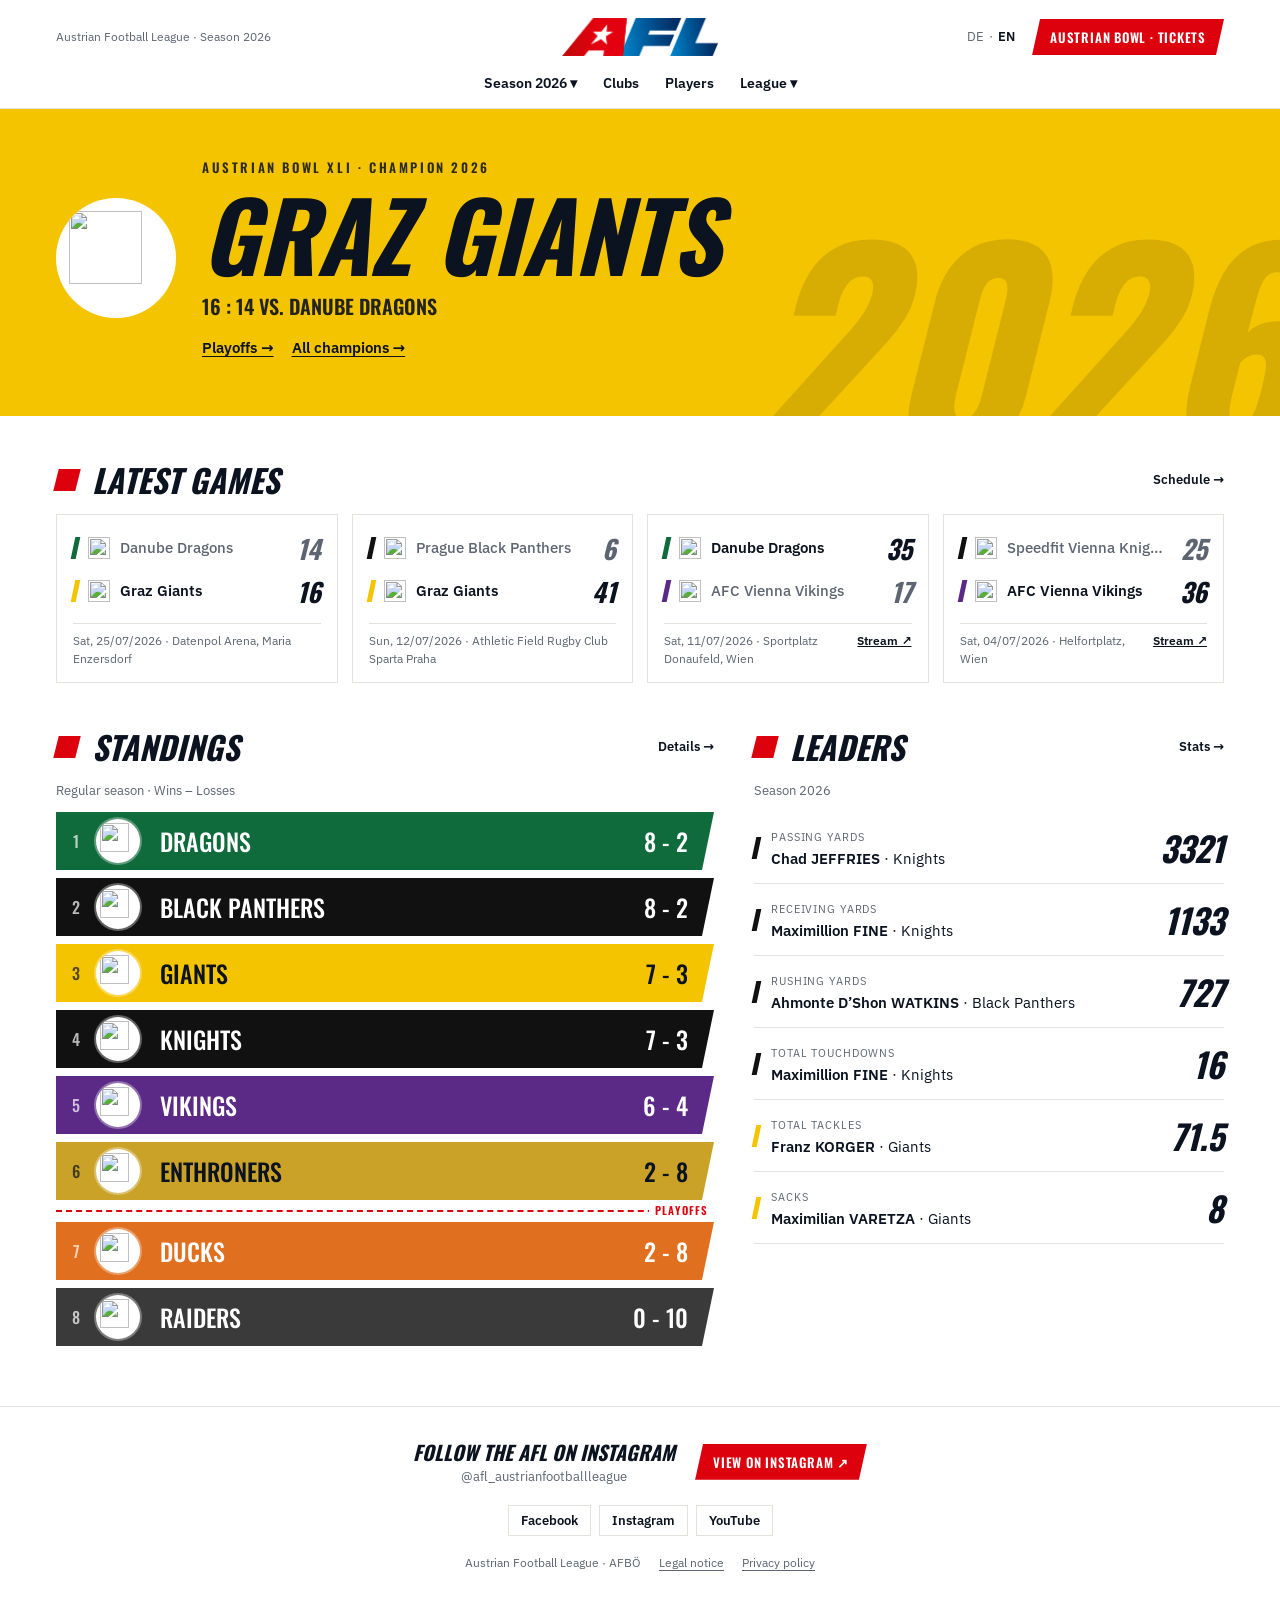
==== commit ee6a5983: "Spieler ohne Versuch/Catch in Passing, Rushing und Receiving ausblenden (#2) Passing und Rushing zei" ====
--- a/index.html
+++ b/index.html
@@ -6,897 +6,678 @@
 <title>Austrian Football League</title>
 <link rel="stylesheet" href="fonts/fonts.css">
 <style>
+  /* Design: Stil „Editorial“ (hell) aus dem V1-Prototyp (poky06/AFL-Homepage-Final, prototypes/v1) */
   :root {
-    --bg: #071427;
-    --bg-raised: #0c1f3b;
-    --bg-card: #102a4d;
-    --line: #1b3b63;
-    --line-strong: #29527f;
-    --chalk: #f5f7fa;
-    --chalk-dim: #9fb4cf;
-    --turf: #002e67;
-    --turf-bright: #1c86d1;
-    --flag: #dd010e;
-    --gold: #f04c56;
-    --radius: 3px;
-    --shadow: 0 10px 30px rgba(0,0,0,.45);
-    box-sizing: border-box;
-    padding-top: env(safe-area-inset-top, 0px);
-    padding-bottom: env(safe-area-inset-bottom, 0px);
-  }
-  @media (prefers-color-scheme: dark) {
-    :root:not([data-theme="light"]) {
-      --bg: #071427; --bg-raised: #0c1f3b; --bg-card: #102a4d;
-      --line: #1b3b63; --line-strong: #29527f; --chalk: #f5f7fa; --chalk-dim: #9fb4cf;
-    }
-  }
-  :root[data-theme="light"] {
-    --bg: #f4f6fa; --bg-raised: #ffffff; --bg-card: #ffffff;
-    --line: #d8dee8; --line-strong: #b7c2d2; --chalk: #071427; --chalk-dim: #55647a;
-  }
-  html { scroll-padding-top: env(safe-area-inset-top, 0px); height: 100%; }
+    --bg: #ffffff; --soft: #f5f5f2; --fg: #0b1320; --dim: #5d6572; --line: #e3e3de;
+    --red: #dd010e; --red-light: #ff6b73; --navy: #002e67; --navy2: #071427; --navy-dim: #9fb4cf;
+    color-scheme: light;
+  }
   * { box-sizing: border-box; }
+  html { -webkit-text-size-adjust: 100%; scroll-padding-top: 16px; }
   body {
-    margin: 0; min-height: 100%; background: var(--bg); color: var(--chalk);
-    font-family: 'IBM Plex Sans', system-ui, sans-serif; font-size: 15px; line-height: 1.55;
-    -webkit-font-smoothing: antialiased;
-  }
-  .display { font-family: 'Oswald', system-ui, sans-serif; text-transform: uppercase; letter-spacing: .02em; }
-
-  /* yard-line divider — thin rule with tick marks, referencing an actual field marking */
-  .yardline {
-    position: relative; height: 1px; background: var(--line); margin: 0;
-  }
-  .yardline::before {
-    content: ""; position: absolute; inset: 0; background-image:
-      repeating-linear-gradient(90deg, var(--line-strong) 0 1px, transparent 1px 40px);
-    opacity: .6;
-  }
-
-  header.top {
-    position: sticky; top: 0; z-index: 20; background: var(--bg); border-bottom: 1px solid var(--line);
-    padding-top: env(safe-area-inset-top, 0px);
-  }
-  .top-inner {
-    max-width: 1180px; margin: 0 auto; padding: 18px 24px; display: flex; align-items: center; gap: 28px;
-  }
-  .brand { display: flex; align-items: center; gap: 12px; flex-shrink: 0; }
-  .brand .mark { height: 26px; width: auto; display: block; }
-  .brand .name { font-size: 20px; font-weight: 700; }
-  .brand .sub { font-size: 12px; color: var(--chalk-dim); font-family: 'IBM Plex Sans'; text-transform: none; letter-spacing: 0; }
-
-  nav.tabs { display: flex; gap: 4px; margin-left: auto; align-items: center; }
-  nav.tabs button, nav.tabs a {
-    background: none; border: none; color: var(--chalk-dim); font-family: 'Oswald', sans-serif;
-    text-transform: uppercase; letter-spacing: .04em; font-size: 14px; padding: 8px 14px; cursor: pointer;
-    border-bottom: 2px solid transparent; transition: color .15s, border-color .15s;
-    text-decoration: none; display: inline-flex; align-items: center;
-  }
-  nav.tabs button:hover, nav.tabs a:hover { color: var(--chalk); }
-  nav.tabs button.active { color: var(--chalk); border-bottom-color: var(--flag); }
-
-  /* Team-Logo-Leiste */
-  .team-strip { background: var(--bg-raised); border-bottom: 1px solid var(--line); overflow-x: auto; }
-  .team-strip-inner {
-    max-width: 1180px; margin: 0 auto; padding: 10px 24px; display: flex; gap: 16px; align-items: center;
-  }
-  .team-badge {
-    width: 32px; height: 32px; border-radius: 50%; flex-shrink: 0; cursor: pointer; border: none;
-    display: flex; align-items: center; justify-content: center;
-    font-size: 15px; line-height: 1;
-    transition: transform .15s, box-shadow .15s;
-  }
-  .team-badge:hover { transform: translateY(-2px); box-shadow: 0 3px 10px rgba(0,0,0,.35); }
-  .team-badge:focus-visible { outline: 2px solid var(--turf-bright); outline-offset: 2px; }
-
-  /* Dropdowns (Saison, Stats) */
-  .nav-dropdown { position: relative; }
-  .dd-toggle { display: inline-flex; align-items: center; gap: 4px; }
-  .caret { font-size: 9px; transition: transform .15s; }
-  .nav-dropdown.open .dd-toggle { color: var(--chalk); border-bottom-color: var(--flag); }
-  .nav-dropdown.active-parent .dd-toggle { color: var(--chalk); border-bottom-color: var(--flag); }
-  .nav-dropdown.open .caret { transform: rotate(180deg); }
-  .dropdown-menu {
-    position: absolute; top: calc(100% + 6px); left: 0; min-width: 170px; padding: 6px;
-    background: var(--bg-card); border: 1px solid var(--line-strong); border-radius: var(--radius);
-    box-shadow: var(--shadow); flex-direction: column; display: none; z-index: 30;
-  }
-  .nav-dropdown.open .dropdown-menu { display: flex; }
-  .dropdown-menu button {
-    text-transform: none; font-family: 'IBM Plex Sans', sans-serif; font-size: 13.5px; letter-spacing: 0;
-    padding: 9px 10px; border-bottom: none; border-radius: 2px; text-align: left; color: var(--chalk-dim);
-  }
-  .dropdown-menu button:hover { background: var(--bg-raised); color: var(--chalk); }
-  .dropdown-menu button.active { color: var(--turf-bright); }
-
-  main { max-width: 1180px; margin: 0 auto; padding: 12px 24px 80px; }
-
-  .hero { padding: 46px 0 28px; }
-  .hero h1 { font-size: clamp(30px, 4.5vw, 46px); margin: 0 0 10px; line-height: 1.05; max-width: 16ch; }
-  .hero p { color: var(--chalk-dim); max-width: 56ch; margin: 0; font-size: 16px; }
-
-  .demo-note {
-    margin-top: 20px; display: inline-flex; gap: 10px; align-items: flex-start; padding: 12px 16px;
-    background: var(--bg-raised); border: 1px solid var(--line); border-radius: var(--radius); font-size: 13.5px; color: var(--chalk-dim);
-  }
-  .demo-note strong { color: var(--gold); font-weight: 600; }
-
-  .toolbar {
-    display: flex; flex-wrap: wrap; gap: 10px; padding: 22px 0 18px; align-items: center;
-  }
-  .toolbar input[type="search"] {
-    flex: 1 1 220px; background: var(--bg-raised); border: 1px solid var(--line); color: var(--chalk);
-    padding: 10px 14px; border-radius: var(--radius); font-size: 14px; font-family: inherit;
-  }
-  .toolbar input[type="search"]::placeholder { color: var(--chalk-dim); }
-  .toolbar select {
-    background: var(--bg-raised); border: 1px solid var(--line); color: var(--chalk);
-    padding: 10px 12px; border-radius: var(--radius); font-size: 14px; font-family: inherit; cursor: pointer;
-  }
-  .result-count { font-size: 13px; color: var(--chalk-dim); margin: 0 0 14px; }
-
-  .grid { display: grid; grid-template-columns: repeat(auto-fill, minmax(230px, 1fr)); gap: 14px; }
-
-  .card {
-    background: var(--bg-card); border: 1px solid var(--line); border-radius: var(--radius);
-    padding: 16px; cursor: pointer; transition: border-color .15s, transform .15s;
-  }
-  .card:hover { border-color: var(--line-strong); }
-  .card:focus-visible, button:focus-visible, nav.tabs button:focus-visible { outline: 2px solid var(--turf-bright); outline-offset: 2px; }
-
-  .card-top { display: flex; gap: 12px; align-items: center; margin-bottom: 12px; }
-  .avatar {
-    width: 46px; height: 46px; border-radius: 50%; flex-shrink: 0;
-    background: var(--bg-raised); border: 1px solid var(--line-strong);
-    display: flex; align-items: center; justify-content: center;
-    font-family: 'Oswald', sans-serif; font-size: 15px; color: var(--chalk-dim);
-  }
-  .card-name { font-weight: 600; font-size: 15px; }
-  .card-team { font-size: 12.5px; color: var(--chalk-dim); }
-
-  .card-meta { display: flex; flex-wrap: wrap; gap: 6px 10px; font-size: 12.5px; color: var(--chalk-dim); }
-  .badge {
-    display: inline-block; padding: 2px 8px; border-radius: 20px; font-size: 11px;
-    border: 1px solid var(--line-strong); font-family: 'Oswald', sans-serif; letter-spacing: .03em;
-  }
-  .badge.pos { color: var(--turf-bright); border-color: var(--turf); }
-  .badge.lic { color: var(--gold); border-color: var(--gold); }
-
-  .empty { padding: 60px 0; text-align: center; color: var(--chalk-dim); }
-
-  /* Spieler-Liste */
-  .list { border: 1px solid var(--line); border-radius: var(--radius); overflow: hidden; }
-  .list-row {
-    display: grid; grid-template-columns: 34px 34px 2fr 1.3fr 90px 1fr 1fr 1fr; gap: 14px; align-items: center;
-    padding: 10px 16px; border-top: 1px solid var(--line); cursor: pointer; background: var(--bg-card);
-    transition: background .12s;
-  }
-  .list-row:first-child { border-top: none; }
-  .list-row:hover { background: var(--bg-raised); }
-  .list-row.head {
-    background: var(--bg-raised); cursor: default; font-family: 'Oswald', sans-serif; text-transform: uppercase;
-    font-size: 11px; letter-spacing: .04em; color: var(--chalk-dim); padding: 10px 16px;
-  }
-  .list-row.head:hover { background: var(--bg-raised); }
-  .list-row.head span[data-key] { cursor: pointer; user-select: none; display: flex; align-items: center; gap: 4px; }
-  .list-row.head span[data-key]:hover { color: var(--chalk); }
-  .list-row.head span[data-key].sorted { color: var(--turf-bright); }
-  .list-row.head span[data-key] .arrow { font-size: 9px; opacity: 0; }
-  .list-row.head span[data-key].sorted .arrow { opacity: 1; }
-  .list-row .avatar { width: 34px; height: 34px; font-size: 12px; }
-  .list-num { font-family: 'Oswald', sans-serif; font-size: 13px; color: var(--chalk-dim); text-align: center; }
-  .list-name { font-weight: 600; font-size: 14.5px; }
-  .list-cell { font-size: 13.5px; color: var(--chalk-dim); }
-  .list-cell.strong { color: var(--chalk); }
-  /* Abstand Name → Pos. auf die Hälfte reduziert (14px → 7px) */
-  .list-row:not(.no-team):not(.coach) > :nth-child(4) { margin-left: -7px; }
-  .list-row:not(.no-team):not(.coach) > :nth-child(5) { margin-left: -7px; }
-  .list-row.no-team > :nth-child(4) { margin-left: -7px; }
-  @media (max-width: 760px) {
-    .list-row { grid-template-columns: 26px 34px 1.3fr 1fr; }
-    .list-row > :nth-child(4), .list-row > :nth-child(6), .list-row > :nth-child(7), .list-row > :nth-child(8) { display: none; }
-  }
-
-  /* Teams */
-  .team-header { padding: 20px 0 4px; }
-  .team-header h2 { margin: 0 0 4px; font-size: 24px; }
-  .team-header .loc { color: var(--chalk-dim); font-size: 13.5px; }
-  .list-row.no-team {
-    grid-template-columns: 34px 34px 2fr 90px 1fr 1fr 1fr;
-  }
-  @media (max-width: 760px) {
-    .list-row.no-team { grid-template-columns: 26px 34px 1.6fr 1fr; }
-    .list-row.no-team > :nth-child(5), .list-row.no-team > :nth-child(6), .list-row.no-team > :nth-child(7) { display: none; }
-  }
-
-  .subheading {
-    font-family: 'Oswald', sans-serif; text-transform: uppercase; letter-spacing: .03em;
-    font-size: 15px; color: var(--chalk-dim); margin: 32px 0 10px;
-  }
-  .list-row.coach-head, .list-row.coach {
-    display: grid; grid-template-columns: 34px 2fr 1.3fr 1fr 1fr 1fr; gap: 14px; align-items: center;
-    padding: 10px 16px;
-  }
-  .list-row.coach-head {
-    background: var(--bg-raised); font-family: 'Oswald', sans-serif; text-transform: uppercase;
-    font-size: 11px; letter-spacing: .04em; color: var(--chalk-dim);
-  }
-  .list-row.coach { border-top: 1px solid var(--line); cursor: pointer; background: var(--bg-card); transition: background .12s; }
-  .list-row.coach:first-child { border-top: none; }
-  .list-row.coach:hover { background: var(--bg-raised); }
-  @media (max-width: 760px) {
-    .list-row.coach-head, .list-row.coach { grid-template-columns: 34px 1.6fr 1.2fr; }
-    .list-row.coach-head > :nth-child(4), .list-row.coach-head > :nth-child(5), .list-row.coach-head > :nth-child(6),
-    .list-row.coach > :nth-child(4), .list-row.coach > :nth-child(5), .list-row.coach > :nth-child(6) { display: none; }
-  }
-
-  /* Wettbewerbe */
-  .tbl-wrap { overflow-x: auto; margin-top: 18px; max-width: 980px; }
-  .standings { width: 100%; min-width: 640px; border-collapse: collapse; font-size: 15px; border: 1px solid var(--line); }
-  .standings th, .standings td { text-align: left; padding: 13px 14px; border: 1px solid var(--line); white-space: nowrap; }
-  .standings thead th {
-    background: var(--flag); color: #fff; font-family: 'Oswald', sans-serif; text-transform: uppercase;
-    font-size: 13px; letter-spacing: .04em; font-weight: 500; border-color: rgba(255,255,255,.18);
-  }
-  .standings td { background: var(--bg-card); font-variant-numeric: tabular-nums; }
-  .standings td.team { font-weight: 600; }
-  .standings td.team .tl { display: inline-flex; align-items: center; gap: 10px; cursor: pointer; }
-  .standings td.team .tl:hover { color: var(--turf-bright); }
-  .standings td.team img { width: 24px; height: 24px; object-fit: contain; background: #fff; border-radius: 50%; padding: 2px; }
-  .standings td.team .dot { width: 12px; height: 12px; border-radius: 50%; display: inline-block; }
-  .standings td.rank { color: var(--chalk-dim); width: 44px; }
-  .standings tr:hover td { background: var(--bg-raised); }
-  .st-more {
-    margin-top: 16px; background: none; border: 1px solid var(--line-strong); color: var(--chalk);
-    padding: 9px 16px; border-radius: var(--radius); cursor: pointer; font-family: 'Oswald', sans-serif;
-    text-transform: uppercase; letter-spacing: .04em; font-size: 13px;
-  }
-  .st-more:hover { border-color: var(--flag); }
-  #brand-home { cursor: pointer; }
-  .champ-tbl td { white-space: normal; vertical-align: top; }
-  .champ-tbl td.season { font-weight: 600; white-space: nowrap; }
-  .champ-tbl td.champ { font-weight: 700; white-space: nowrap; }
-  .champ-tbl td.champ .cnt { font-weight: 400; color: var(--chalk-dim); margin-left: 4px; }
-  .champ-tbl .bowl { color: var(--chalk-dim); font-size: 13px; }
-  .champ-tbl .note { display: block; color: var(--chalk-dim); font-size: 12.5px; margin-top: 3px; }
-  .champ-tbl s { color: var(--chalk-dim); }
-  .champ-foot { margin-top: 14px; }
-  .mvp-tbl td { white-space: normal; vertical-align: top; min-width: 150px; }
-  .mvp-tbl td.season { font-weight: 700; min-width: 0; white-space: nowrap; }
-  .mvp-tbl .pn { display: block; font-weight: 600; }
-  .mvp-tbl .pt { display: block; color: var(--chalk-dim); font-size: 12.5px; margin-top: 2px; }
-  .mvp-tbl .plink { color: var(--turf-bright); cursor: pointer; text-decoration: underline; text-underline-offset: 3px; background: none; border: none; padding: 0; font: inherit; font-weight: 600; text-align: left; }
-  .mvp-tbl .plink:hover { color: var(--chalk); }
-  .mvp-tbl .none { color: var(--chalk-dim); }
-  .st-title.wide { max-width: 980px; }
-  .cat-tabs { display: flex; flex-wrap: wrap; gap: 8px; margin-top: 18px; }
-  .cat-tabs button {
-    background: var(--bg-raised); border: 1px solid var(--line); color: var(--chalk-dim); cursor: pointer;
-    padding: 8px 16px; border-radius: 20px; font-family: 'Oswald', sans-serif; text-transform: uppercase;
-    letter-spacing: .04em; font-size: 13px;
-  }
-  .cat-tabs button:hover { color: var(--chalk); border-color: var(--line-strong); }
-  .cat-tabs button.active { background: var(--flag); border-color: var(--flag); color: #fff; }
-  .stats-tbl thead th[data-col] { cursor: pointer; user-select: none; }
-  .stats-tbl thead th[data-col]:hover { background: #b8000c; }
-  .stats-tbl thead th.sorted::after { content: " ▼"; font-size: 9px; }
-  .stats-tbl thead th.sorted.asc::after { content: " ▲"; }
-  .stats-tbl td.team .tl.nolink { cursor: default; }
-  .stats-tbl td.team .tl.nolink:hover { color: inherit; }
-  .detail-stats { margin-top: 18px; }
-  .detail-stats h4 { margin: 14px 0 6px; font-family: 'Oswald', sans-serif; text-transform: uppercase; font-size: 13px; letter-spacing: .04em; color: var(--chalk-dim); font-weight: 500; }
-  .detail-stats .ds-wrap { overflow-x: auto; }
-  .detail-stats table { border-collapse: collapse; font-size: 13px; font-variant-numeric: tabular-nums; }
-  .detail-stats th, .detail-stats td { padding: 5px 9px; border: 1px solid var(--line); text-align: center; white-space: nowrap; }
-  .detail-stats th { color: var(--chalk-dim); font-weight: 500; font-size: 11px; }
-  .detail { max-width: 560px; }
-  .detail-stats td.season, .detail-stats th.season { text-align: left; font-weight: 600; color: var(--chalk); }
-  .detail-stats td.season, .detail-stats th.season { position: sticky; left: 0; z-index: 1; background: var(--bg-card); }
-  .detail-stats tr.total td { font-weight: 700; border-top: 2px solid var(--line-strong); background: var(--bg-raised); }
-  /* Saisonauswahl und Archiv (2004–2013 AFBÖ/StatCrew, 2014–2025 Hockeydata) */
-  .toolbar select.season-select { font-family: 'Oswald', sans-serif; letter-spacing: .03em; font-size: 15px; }
-  .stats-tbl thead th.calc, .detail-stats th.calc, .stats-tbl .tl .nm.calc, .detail-stats td.season.calc { text-decoration: underline dotted; text-underline-offset: 3px; }
-  .season-src { font-size: 12.5px; color: var(--chalk-dim); margin: 0 0 12px; }
-  .detail-stats td.season .tm { font-weight: 400; color: var(--chalk-dim); margin-left: 6px; font-size: 11px; }
-  .detail .arch-note { font-size: 12.5px; color: var(--chalk-dim); margin: 0 0 6px; }
-  #detail-content { max-width: 640px; }
-  .stats-tbl .tl .yrs { color: var(--chalk-dim); font-size: 11.5px; font-weight: 400; margin-left: 8px; white-space: nowrap; }
-  .stats-tbl .tl .dot.arch { display: inline-block; width: 18px; height: 18px; border-radius: 50%; background: var(--line-strong); vertical-align: middle; }
-  #panel-competitions .st-title { max-width: 980px; }
-
+    margin: 0; background: var(--bg); color: var(--fg); overflow-x: hidden;
+    font: 15px/1.5 'IBM Plex Sans', system-ui, sans-serif; -webkit-font-smoothing: antialiased;
+  }
+  a { color: inherit; }
+  button, select, input { -webkit-tap-highlight-color: transparent; }
+  h1, h2, h3 { font-family: 'Oswald', system-ui, sans-serif; font-style: italic; text-transform: uppercase; line-height: 1; margin: 0; font-weight: 700; }
+  .num, .tbl, .facts b { font-variant-numeric: tabular-nums; }
+  .wrap { max-width: 1200px; margin: 0 auto; padding: 0 16px; }
+  .scroll { overflow-x: auto; -webkit-overflow-scrolling: touch; }
+  table { border-collapse: collapse; width: 100%; }
+  :focus-visible { outline: 2px solid var(--red); outline-offset: 2px; }
+  .linkbtn { all: unset; cursor: pointer; font-weight: 600; font-size: 13px; }
+  .linkbtn:hover { color: var(--red); }
+
+  /* ---------- Kopf ---------- */
+  header.site { border-bottom: 1px solid var(--line); background: var(--bg); position: relative; z-index: 30; }
+  .top { display: flex; align-items: center; justify-content: space-between; gap: 12px; padding: 18px 16px 8px; max-width: 1200px; margin: 0 auto; }
+  .top .meta { font-size: 12px; color: var(--dim); flex: 1; }
+  .top .logo-link { display: block; cursor: pointer; flex: none; }
+  .top .logo { height: 38px; width: auto; display: block; }
+  .top .right { flex: 1; display: flex; gap: 14px; align-items: center; justify-content: flex-end; font-size: 13px; }
+  .lang { display: flex; align-items: center; gap: 2px; color: var(--dim); }
+  .lang button { background: none; border: 0; padding: 4px 3px; font: inherit; color: var(--dim); cursor: pointer; }
+  .lang button.active { color: var(--fg); font-weight: 700; }
+  .cta {
+    display: inline-block; background: var(--red); color: #fff; padding: 8px 18px; border: 0; cursor: pointer;
+    font: 600 13px 'Oswald', sans-serif; text-transform: uppercase; letter-spacing: .06em; text-decoration: none; white-space: nowrap;
+    clip-path: polygon(8px 0, 100% 0, calc(100% - 8px) 100%, 0 100%);
+  }
+  .cta:hover { filter: brightness(1.08); }
+  .cta .short { display: none; }
+  .burger { display: none; }
+  nav.main { display: flex; justify-content: center; gap: 2px; padding: 4px 16px 10px; flex-wrap: wrap; }
+  nav.main .it { position: relative; }
+  nav.main .it > button, nav.main .it > a {
+    display: block; background: none; border: 0; cursor: pointer; text-decoration: none; color: var(--fg);
+    font: 600 14px 'IBM Plex Sans', sans-serif; padding: 6px 12px;
+  }
+  nav.main .it.on > button, nav.main .it > button:hover { color: var(--red); }
+  nav.main .dd {
+    display: none; position: absolute; top: 100%; left: 50%; transform: translateX(-50%); background: var(--bg);
+    border: 1px solid var(--line); box-shadow: 0 10px 30px #0b132022; min-width: 200px; padding: 6px 0; z-index: 40;
+  }
+  nav.main .dd button, nav.main .dd a {
+    display: block; width: 100%; text-align: left; background: none; border: 0; cursor: pointer; text-decoration: none;
+    color: var(--fg); padding: 7px 16px; font: 400 14px 'IBM Plex Sans', sans-serif;
+  }
+  nav.main .dd button:hover, nav.main .dd a:hover { background: var(--soft); color: var(--red); }
+  nav.main .dd button.active { color: var(--red); font-weight: 600; }
+  @media (hover: hover) { nav.main .it:hover .dd { display: block; } }
+  nav.main .it:focus-within .dd, nav.main .it.open .dd { display: block; }
+  .backbar { padding-top: 14px; }
+  .backbar button { all: unset; cursor: pointer; font-weight: 600; font-size: 14px; }
+  .backbar button:hover { color: var(--red); }
+
+  /* ---------- Abschnitte ---------- */
+  main { min-height: 50vh; }
   section.panel { display: none; }
   section.panel.active { display: block; }
-
-  /* Modal */
-  .overlay {
-    position: fixed; inset: 0; background: rgba(8,10,11,.7); display: none; align-items: flex-start;
-    justify-content: center; z-index: 50; padding: 60px 20px; overflow-y: auto;
-  }
-  .overlay.open { display: flex; }
-  .detail {
-    background: var(--bg-card); border: 1px solid var(--line-strong); border-radius: var(--radius);
-    max-width: 460px; width: 100%; padding: 26px; box-shadow: var(--shadow);
-  }
-  .detail-top { display: flex; gap: 16px; align-items: center; margin-bottom: 18px; }
-  .detail-top .avatar { width: 64px; height: 64px; font-size: 20px; }
-  .detail-top h2 { margin: 0 0 4px; font-size: 22px; }
-  .detail-top .role { color: var(--chalk-dim); font-size: 13.5px; }
-  .detail dl { display: grid; grid-template-columns: auto 1fr; gap: 9px 16px; margin: 0; font-size: 14px; }
-  .detail dt { color: var(--chalk-dim); font-size: 12px; text-transform: uppercase; font-family: 'Oswald', sans-serif; letter-spacing: .04em; align-self: center; }
-  .detail dd { margin: 0; }
-  .detail-close { margin-top: 20px; background: none; border: 1px solid var(--line-strong); color: var(--chalk);
-    padding: 8px 16px; border-radius: var(--radius); cursor: pointer; font-family: 'Oswald', sans-serif; letter-spacing: .03em; }
-  .detail-close:hover { border-color: var(--flag); }
-
-  footer { border-top: 1px solid var(--line); padding: 22px 24px calc(22px + env(safe-area-inset-bottom, 0px)); text-align: center; color: var(--chalk-dim); font-size: 12.5px; }
-
-  @media (max-width: 640px) {
-    .top-inner { flex-wrap: wrap; gap: 10px 16px; }
-    nav.tabs { margin-left: 0; width: 100%; justify-content: space-between; }
-    nav.tabs button { padding: 8px 6px; font-size: 12.5px; }
-  }
-
-  .avatar img { width: 100%; height: 100%; border-radius: 50%; object-fit: cover; display: block; }
-  .avatar { overflow: hidden; }
-  .team-badge.logo { background: #fff; padding: 3px; }
-  .team-badge.logo img { width: 100%; height: 100%; object-fit: contain; display: block; }
-
-  /* Tabelle im Balken-Design */
-  .st-title { max-width: 640px; margin-top: 28px; border-bottom: 3px solid var(--flag); }
-  .st-title span {
-    display: inline-block; background: var(--flag); color: #fff; padding: 9px 22px;
-    font-family: 'Oswald', sans-serif; text-transform: uppercase; letter-spacing: .04em; font-size: 17px;
-  }
-  .st-sub { margin: 10px 0 0; }
-  .st-list { display: flex; flex-direction: column; gap: 10px; margin-top: 18px; max-width: 640px; }
-  .st-row {
-    position: relative; display: grid; grid-template-columns: 112px 1fr 110px; align-items: center;
-    height: 62px; background: var(--c); color: var(--fg); overflow: hidden; cursor: pointer;
-    font-family: 'Oswald', sans-serif; text-transform: uppercase; transition: filter .15s, transform .15s;
-    box-shadow: inset 0 0 0 1px rgba(255,255,255,.10);
-  }
-  .st-row:hover { filter: brightness(1.1); transform: translateX(3px); }
-  .st-row:focus-visible { outline: 2px solid var(--turf-bright); outline-offset: 2px; }
-  .st-logo { position: relative; height: 100%; display: flex; align-items: center; justify-content: center; padding: 0 10px; overflow: hidden; }
-  .st-logo img { display: block; height: 46px; width: auto; max-width: 84px; object-fit: contain; }
-  .st-logo .ico { display: block; font-size: 30px; line-height: 62px; }
-  .st-name { font-size: 26px; font-weight: 500; letter-spacing: .03em; white-space: nowrap; overflow: hidden; text-overflow: ellipsis; }
-  .st-rec { font-size: 26px; font-weight: 500; font-variant-numeric: tabular-nums; white-space: nowrap; }
-  @media (max-width: 560px) {
-    .st-row { grid-template-columns: 78px 1fr 84px; height: 52px; }
-    .st-logo .ico { line-height: 52px; font-size: 24px; }
-    .st-logo { padding: 0 6px; }
-    .st-logo img { height: 36px; max-width: 58px; }
-    .st-name, .st-rec { font-size: 20px; }
-  }
-
-  /* ---------- Smartphone-Anpassungen (iPhone Safari / Chrome) ---------- */
-  html { -webkit-text-size-adjust: 100%; }
-  body { overflow-x: hidden; }
-  button, select, input, .st-row, .list-row { -webkit-tap-highlight-color: transparent; }
-  /* Hover-Effekte nur auf Geräten mit Maus – verhindert "klebende" Effekte nach dem Antippen */
-  @media (hover: none) {
-    .st-row:hover { filter: none; transform: none; }
-    .list-row:hover { background: var(--bg-card); }
-    .standings tr:hover td { background: var(--bg-card); }
-  }
-  /* Letztes Menü rechtsbündig öffnen, damit es nicht aus dem Bildschirm ragt */
-  .nav-dropdown:last-child .dropdown-menu { left: auto; right: 0; }
-  @media (max-width: 640px) {
-    .brand { min-width: 0; flex: 1 1 auto; }
-    .brand .name { font-size: 15px; line-height: 1.15; }
-    .brand .sub { display: none; }
-    .brand > div { min-width: 0; }
-    .top-inner { padding: 12px 16px; }
-    main { padding: 0 16px 60px; }
-    .team-strip-inner { padding: 8px 16px; }
-    .hero { padding: 28px 0 18px; }
-    .hero h1 { font-size: 26px; }
-    .hero p { font-size: 15px; }
-    nav.tabs .dropdown-menu { min-width: 190px; }
-    .nav-dropdown:not(:first-child):not(:last-child) .dropdown-menu { left: 50%; transform: translateX(-50%); }
-    nav.tabs .dropdown-menu button, nav.tabs .dropdown-menu a { padding: 12px 12px; font-size: 15px; }
-    /* iOS zoomt bei Eingabefeldern unter 16px automatisch hinein */
-    input, select, textarea { font-size: 16px !important; }
-    .toolbar select { flex: 1 1 140px; }
-    /* Spalten in Listen zuverlässig ausblenden (auch Kopfzeilen) */
-    .list-row:not(.no-team):not(.coach):not(.coach-head) > :nth-child(4),
-    .list-row:not(.no-team):not(.coach):not(.coach-head) > :nth-child(6),
-    .list-row:not(.no-team):not(.coach):not(.coach-head) > :nth-child(7),
-    .list-row:not(.no-team):not(.coach):not(.coach-head) > :nth-child(8),
-    .list-row.no-team > :nth-child(5), .list-row.no-team > :nth-child(6), .list-row.no-team > :nth-child(7),
-    .list-row.coach > :nth-child(4), .list-row.coach > :nth-child(5), .list-row.coach > :nth-child(6),
-    .list-row.coach-head > :nth-child(4), .list-row.coach-head > :nth-child(5), .list-row.coach-head > :nth-child(6) { display: none !important; }
-    .list-row:not(.no-team):not(.coach):not(.coach-head) > :nth-child(5),
-    .list-row.no-team > :nth-child(4) { margin-left: 0; }
-    .list-row { padding: 10px 12px; gap: 10px; }
-    .list-name { font-size: 14px; }
-    /* Statistik-Tabellen: Platz und Name bleiben beim seitlichen Wischen stehen */
-    .standings { font-size: 14px; }
-    .standings th, .standings td { padding: 10px 10px; }
-    .standings th:first-child, .standings td.rank { position: sticky; left: 0; z-index: 2; width: 34px; min-width: 34px; }
-    .standings th:nth-child(2), .standings td.team { position: sticky; left: 34px; z-index: 2; }
-    .standings td.rank, .standings td.team { background: var(--bg-card); }
-    .standings td.team { max-width: 170px; overflow: hidden; text-overflow: ellipsis; box-shadow: 4px 0 6px -4px rgba(0,0,0,.5); }
-    .standings td.team .tl { white-space: nowrap; }
-    .stats-tbl .tl .nmw { display: inline-flex; flex-direction: column; line-height: 1.2; min-width: 0; }
-    .stats-tbl .tl .nmw .yrs { margin-left: 0; font-size: 10.5px; }
-    .cat-tabs { flex-wrap: nowrap; overflow-x: auto; padding-bottom: 4px; -webkit-overflow-scrolling: touch; }
-    .cat-tabs button { flex-shrink: 0; }
-    .overlay { padding: 20px 12px; }
-    .detail { padding: 20px; }
-    .st-title span { font-size: 15px; padding: 8px 16px; }
-  }
-
-  /* ================= Erweiterungen: Menü, Startseite, Teams, Spielplan, Playoffs ================= */
-  .top-inner { position: relative; }
-  .menu-toggle {
-    display: none; margin-left: auto; background: none; border: 1px solid var(--line-strong); color: var(--chalk);
-    font-size: 20px; line-height: 1; padding: 8px 12px; border-radius: var(--radius); cursor: pointer;
-  }
-
-  /* Banner Austrian Bowl */
-  .bowl-banner { margin: 22px 0 8px; }
-  .bb-inner {
-    position: relative; overflow: hidden; border-radius: var(--radius); padding: 26px 24px 22px; color: #fff;
-    background: linear-gradient(115deg, #b0000b 0%, #dd010e 34%, #0c1f3b 34.2%, #002e67 70%, #0069ab 100%);
-    box-shadow: var(--shadow);
-  }
-  .bb-inner::after {
-    content: ""; position: absolute; inset: 0; pointer-events: none;
-    background-image: repeating-linear-gradient(90deg, rgba(255,255,255,.07) 0 1px, transparent 1px 60px);
-  }
-  .bb-kicker { font-family: 'Oswald', sans-serif; text-transform: uppercase; letter-spacing: .06em; font-size: 14px; text-align: center; opacity: .95; }
-  .bb-match { display: grid; grid-template-columns: 1fr auto 1fr; align-items: center; gap: 18px; margin: 16px 0 12px; }
-  .bb-team { display: flex; flex-direction: column; align-items: center; gap: 10px; font-family: 'Oswald', sans-serif; text-transform: uppercase; font-size: 20px; text-align: center; opacity: .8; }
-  .bb-team.win { opacity: 1; }
-  .bb-team img { width: 110px; height: 110px; object-fit: contain; background: #fff; border-radius: 50%; padding: 8px; }
-  .bb-dot { width: 96px; height: 96px; border-radius: 50%; border: 4px solid rgba(255,255,255,.8); }
-  .bb-score { font-family: 'Oswald', sans-serif; font-size: 64px; font-weight: 700; line-height: 1; display: flex; gap: 8px; }
-  .bb-score span { opacity: .6; }
-  .bb-champ { text-align: center; font-family: 'Oswald', sans-serif; font-size: 16px; letter-spacing: .03em; }
-
-  /* Startseite zweispaltig */
-  .home-grid { display: grid; grid-template-columns: minmax(0, 640px) minmax(0, 1fr); gap: 36px; align-items: start; }
-  .home-grid .st-title { max-width: none; }
-  .leaders { display: grid; grid-template-columns: repeat(auto-fill, minmax(210px, 1fr)); gap: 14px; margin-top: 18px; }
-  #club-tab-roster .team-header h2 { display: none; }
-  .lb { background: var(--bg-card); border: 1px solid var(--line); border-radius: var(--radius); overflow: hidden; }
-  .lb-title { font-family: 'Oswald', sans-serif; text-transform: uppercase; letter-spacing: .04em; font-size: 13px; padding: 10px 14px; background: var(--bg-raised); color: var(--chalk-dim); }
-  .lb-top {
-    display: grid; grid-template-columns: 48px minmax(0, 1fr); grid-template-areas: "p w" "p v";
-    column-gap: 12px; row-gap: 2px; align-items: center; padding: 14px; border-left: 4px solid var(--c);
-  }
-  .lb-top.click, .lb-list li.click { cursor: pointer; }
-  .lb-top.click:hover .lb-name, .lb-list li.click:hover .lb-n { color: var(--turf-bright); }
-  .lb-photo { grid-area: p; align-self: start; width: 48px; height: 48px; border-radius: 50%; overflow: hidden; background: var(--bg-raised); display: flex; align-items: center; justify-content: center; font-family: 'Oswald', sans-serif; color: var(--chalk-dim); }
-  .lb-photo img { width: 100%; height: 100%; object-fit: cover; }
-  .lb-who { grid-area: w; min-width: 0; }
-  .lb-name { font-weight: 700; font-size: 15px; line-height: 1.25; overflow: hidden; display: -webkit-box; -webkit-line-clamp: 3; -webkit-box-orient: vertical; overflow-wrap: break-word; hyphens: auto; }
-  .lb-team { color: var(--chalk-dim); font-size: 12.5px; white-space: nowrap; overflow: hidden; text-overflow: ellipsis; }
-  .lb-val { grid-area: v; justify-self: end; font-family: 'Oswald', sans-serif; font-size: 30px; line-height: 1.1; font-weight: 600; font-variant-numeric: tabular-nums; white-space: nowrap; }
-  .lb-list { list-style: none; margin: 0; padding: 4px 12px 10px; font-size: 13px; color: var(--chalk-dim); }
-  .lb-list li { display: flex; align-items: baseline; gap: 6px; padding: 5px 0; border-top: 1px solid var(--line); }
-  .lb-list li:first-child { border-top: none; }
-  .lb-r { flex-shrink: 0; width: 18px; color: var(--chalk-dim); font-variant-numeric: tabular-nums; }
-  .lb-n { flex: 1; min-width: 0; color: var(--chalk); line-height: 1.3; overflow-wrap: break-word; }
-  .lb-v { flex-shrink: 0; font-variant-numeric: tabular-nums; }
-
-  /* Teams-Übersicht */
-  .club-grid { display: grid; grid-template-columns: repeat(auto-fill, minmax(260px, 1fr)); gap: 18px; margin-top: 20px; }
-  .club-card { background: var(--bg-card); border: 1px solid var(--line); border-radius: var(--radius); overflow: hidden; display: flex; flex-direction: column; }
-  .cc-top { background: var(--c); border: none; height: 150px; display: flex; align-items: center; justify-content: center; cursor: pointer; }
-  .cc-top img { max-height: 118px; max-width: 70%; object-fit: contain; filter: drop-shadow(0 4px 10px rgba(0,0,0,.35)); transition: transform .2s; }
-  .cc-top:hover img { transform: scale(1.05); }
-  .cc-ico { font-size: 56px; }
-  .cc-body { padding: 14px 16px 16px; display: flex; flex-direction: column; gap: 4px; flex: 1; }
-  .cc-name { font-family: 'Oswald', sans-serif; font-size: 20px; text-transform: uppercase; letter-spacing: .02em; }
-  .cc-venue { color: var(--chalk-dim); font-size: 13px; min-height: 18px; }
-  .cc-links, .ch-links { display: flex; flex-wrap: wrap; gap: 6px; margin-top: 10px; }
-  .cc-links button, .cc-links a {
-    background: var(--bg-raised); border: 1px solid var(--line-strong); color: var(--chalk); border-radius: 20px;
-    padding: 6px 12px; font-size: 12.5px; cursor: pointer; text-decoration: none; font-family: inherit;
-  }
-  .cc-links button:hover, .cc-links a:hover { border-color: var(--flag); }
-  .cc-links .cl-web { background: var(--flag); border-color: var(--flag); color: #fff; }
-
-  /* Teamseite */
-  .club-head { margin-top: 22px; }
-  .ch-band { display: flex; align-items: center; gap: 24px; background: var(--c); color: var(--fg); padding: 22px 26px; border-radius: var(--radius); }
-  .ch-logo img { width: 110px; height: 110px; object-fit: contain; filter: drop-shadow(0 4px 10px rgba(0,0,0,.35)); }
-  .ch-text h2 { margin: 0 0 6px; font-family: 'Oswald', sans-serif; text-transform: uppercase; font-size: 32px; letter-spacing: .02em; }
-  .ch-meta { font-size: 14px; opacity: .9; }
-  .ch-web { display: inline-block; margin-top: 12px; color: var(--fg); border: 1px solid currentColor; padding: 6px 14px; border-radius: 20px; text-decoration: none; font-size: 13px; }
-  .club-tabs { display: flex; gap: 4px; border-bottom: 1px solid var(--line); margin: 18px 0 6px; overflow-x: auto; }
-  .club-tabs button {
-    background: none; border: none; border-bottom: 3px solid transparent; color: var(--chalk-dim); padding: 12px 16px; cursor: pointer;
-    font-family: 'Oswald', sans-serif; text-transform: uppercase; letter-spacing: .04em; font-size: 14px; white-space: nowrap;
-  }
-  .club-tabs button.active { color: var(--chalk); border-bottom-color: var(--flag); }
+  .sec { margin: 48px auto; }
+  .sech { display: flex; align-items: center; gap: 14px; margin-bottom: 18px; }
+  .sech::before { content: ''; width: 22px; height: 22px; background: var(--red); transform: skewX(-14deg); flex: none; }
+  .sech h2 { font-size: 32px; }
+  .sech .more, .sech .aside { margin-left: auto; }
+  .sech .aside { color: var(--dim); font-size: 13px; }
+  .kicker { font: 600 13px 'Oswald', sans-serif; letter-spacing: .2em; text-transform: uppercase; color: var(--red); }
+  .ph1 { font-size: clamp(40px, 8vw, 84px); margin: 10px 0 22px; }
+  .intro { color: var(--dim); margin: -10px 0 18px; max-width: 70ch; }
+  .note { color: var(--dim); font-size: 13px; }
+  .note span + span::before { content: " "; }
+  .two { display: grid; grid-template-columns: minmax(0, 1.4fr) minmax(0, 1fr); gap: 40px; }
+  .empty { padding: 40px 0; text-align: center; color: var(--dim); }
+  .ph { color: var(--dim); font-style: italic; }
+  .pill { display: inline-block; font: 600 11px 'Oswald', sans-serif; letter-spacing: .1em; text-transform: uppercase; padding: 3px 8px; background: var(--soft); color: var(--dim); }
+  .btn2 { display: inline-block; background: #fff; border: 1px solid var(--line); padding: 6px 12px; font: 600 13px 'IBM Plex Sans', sans-serif; cursor: pointer; color: var(--fg); text-decoration: none; }
+  .btn2:hover { border-color: var(--fg); }
+  .btn2.on { background: var(--navy); color: #fff; border-color: var(--navy); }
+
+  /* ---------- Startseite: Austrian-Bowl-Banner ---------- */
+  .hero { background: var(--navy); color: #fff; position: relative; overflow: hidden; }
+  .hero .wrap { padding-top: 56px; padding-bottom: 60px; position: relative; z-index: 1; }
+  .hero .rom { position: absolute; right: -20px; top: 50%; transform: translateY(-50%) skewX(-8deg); font: 700 italic 280px/1 'Oswald', sans-serif; color: #ffffff10; pointer-events: none; }
+  .hero .kicker { color: var(--red-light); }
+  .hero h1 { font-size: clamp(44px, 8vw, 96px); margin: 10px 0 16px; }
+  .hero .pair { font: 700 italic clamp(22px, 4vw, 36px)/1.1 'Oswald', sans-serif; text-transform: uppercase; margin: 0 0 14px; }
+  .hero .pair i { color: var(--red-light); font-size: .6em; padding: 0 8px; }
+  .hero .cta { font-size: 15px; padding: 12px 26px; margin-top: 8px; }
+  .hero .pill { margin-top: 8px; }
+  .hero .more { display: inline-block; margin-top: 16px; color: #fff; font-size: 14px; }
+  .slash { position: absolute; left: 0; bottom: 0; height: 10px; width: 100%; background: var(--red); clip-path: polygon(0 0, 62% 0, 60% 100%, 0 100%); }
+  .champA { position: relative; overflow: hidden; color: var(--f); background: var(--c); }
+  .champA .wrap { padding: 48px 16px 56px; display: flex; gap: 26px; align-items: center; position: relative; z-index: 1; }
+  .champA h1 { font-size: clamp(42px, 8vw, 96px); margin: 8px 0 10px; }
+  .champA .sc { font: 600 20px 'Oswald', sans-serif; text-transform: uppercase; opacity: .9; }
+  .champA .yr { position: absolute; right: -20px; bottom: -50px; font: 700 italic 260px/1 'Oswald', sans-serif; opacity: .12; pointer-events: none; }
+  .champA .links { margin-top: 16px; display: flex; gap: 18px; flex-wrap: wrap; }
+  .champA .links button { all: unset; cursor: pointer; font-weight: 600; text-decoration: underline; text-underline-offset: 3px; }
+  .crest { width: 120px; height: 120px; border-radius: 50%; background: #fff; color: #0b1320; display: flex; align-items: center; justify-content: center; font: 700 26px 'Oswald', sans-serif; flex: none; overflow: hidden; }
+  .crest img { width: 78%; height: 78%; object-fit: contain; }
+
+  /* ---------- Spiel-Karten ---------- */
+  .cards { display: grid; grid-template-columns: repeat(auto-fill, minmax(260px, 1fr)); gap: 14px; }
+  .card { border: 1px solid var(--line); background: var(--bg); }
+  .game { display: grid; grid-template-columns: minmax(0, 1fr) auto; gap: 4px 10px; align-items: center; padding: 14px 16px; }
+  .game .t { display: flex; align-items: center; gap: 10px; font-weight: 500; min-width: 0; cursor: pointer; }
+  .game .t .nm { overflow: hidden; text-overflow: ellipsis; white-space: nowrap; }
+  .game .t:hover .nm { color: var(--red); }
+  .game .t.win { font-weight: 700; }
+  .game .t.loss { color: var(--dim); }
+  .game .s { font: 700 italic 26px 'Oswald', sans-serif; text-align: right; font-variant-numeric: tabular-nums; }
+  .game .s.loss { color: var(--dim); }
+  .game .s.time { font: 600 15px 'IBM Plex Sans', sans-serif; }
+  .game .s.abg { font: 600 12px 'Oswald', sans-serif; letter-spacing: .08em; text-transform: uppercase; color: var(--red); }
+  .game .meta { grid-column: 1 / -1; display: flex; justify-content: space-between; gap: 10px; font-size: 12px; color: var(--dim); border-top: 1px solid var(--line); margin-top: 8px; padding-top: 8px; }
+  .game .meta a { color: var(--fg); font-weight: 600; white-space: nowrap; }
+  .bowlcard { border: 2px solid var(--red); }
+  .stripe { width: 5px; height: 22px; flex: none; transform: skewX(-12deg); }
+  .mini { width: 22px; height: 22px; object-fit: contain; flex: none; }
+
+  /* ---------- Tabellen-Balken (Startseite) ---------- */
+  .bars { display: flex; flex-direction: column; gap: 8px; }
+  .bar {
+    display: grid; grid-template-columns: 40px 64px minmax(0, 1fr) auto; align-items: center; height: 58px; cursor: pointer;
+    background: var(--c); color: var(--f); font: 500 24px 'Oswald', sans-serif; text-transform: uppercase;
+    clip-path: polygon(0 0, 100% 0, calc(100% - 12px) 100%, 0 100%); padding-right: 26px; transition: transform .15s;
+  }
+  .bar:hover { transform: translateX(4px); }
+  .bar .rk { font-size: 16px; text-align: center; opacity: .7; }
+  .bar .lg { width: 44px; height: 44px; border-radius: 50%; background: #fff; color: #0b1320; display: flex; align-items: center; justify-content: center; font: 700 12px 'Oswald', sans-serif; box-shadow: 0 0 0 2px #ffffff55; overflow: hidden; }
+  .bar .lg img { width: 80%; height: 80%; object-fit: contain; }
+  .bar .nm { white-space: nowrap; overflow: hidden; text-overflow: ellipsis; }
+  .bar .rec { font-variant-numeric: tabular-nums; white-space: nowrap; }
+  .poline { height: 0; border-top: 2px dashed var(--red); margin: 2px 0; position: relative; }
+  .poline span { position: absolute; right: 0; top: -10px; background: var(--bg); color: var(--red); font: 600 11px 'Oswald', sans-serif; letter-spacing: .1em; padding: 0 6px; }
+
+  /* ---------- Leaders ---------- */
+  .lead { display: flex; align-items: center; gap: 12px; padding: 10px 0; border-bottom: 1px solid var(--line); }
+  .lead.click { cursor: pointer; }
+  .lead.click:hover b { color: var(--red); }
+  .lead > div { min-width: 0; }
+  .lead small { color: var(--dim); text-transform: uppercase; letter-spacing: .08em; font-size: 11px; }
+  .lead .v { margin-left: auto; font: 700 italic 34px 'Oswald', sans-serif; font-variant-numeric: tabular-nums; }
+
+  /* ---------- Saubere Tabelle ---------- */
+  .tbl td, .tbl th { padding: 10px 8px; border-bottom: 1px solid var(--line); text-align: right; white-space: nowrap; }
+  .tbl th { font-size: 11px; color: var(--dim); font-weight: 600; text-transform: uppercase; letter-spacing: .08em; }
+  .tbl td:first-child, .tbl th:first-child, .tbl .l { text-align: left; }
+  .tbl tr.po td { border-bottom: 2px solid var(--red); }
+  .tbl tr.total td { font-weight: 700; }
+  .tbl tr.avg td { color: var(--dim); font-style: italic; }
+  .tbl .rank { color: var(--dim); width: 36px; }
+  .tbl .tl { display: inline-flex; align-items: center; gap: 10px; cursor: pointer; font-weight: 600; }
+  .tbl .tl:hover { color: var(--red); }
+  .tbl .tl.nolink { cursor: default; font-weight: 500; }
+  .tbl .tl.nolink:hover { color: inherit; }
+  .tbl .tl img { width: 24px; height: 24px; object-fit: contain; flex: none; }
+  .tbl .tl .dot, .chip {
+    display: inline-flex; align-items: center; justify-content: center; font: 600 11px/1 'Oswald', sans-serif; letter-spacing: .04em;
+    width: 24px; height: 18px; flex: none; clip-path: polygon(4px 0, 100% 0, calc(100% - 4px) 100%, 0 100%);
+  }
+  .tbl .tl .dot.arch { background: var(--line); }
+  .tbl thead th[data-col] { cursor: pointer; user-select: none; }
+  .tbl thead th[data-col]:hover { color: var(--fg); }
+  .tbl thead th.sorted { color: var(--red); }
+  .tbl thead th.sorted::after { content: " ▾"; }
+  .tbl thead th.sorted.asc::after { content: " ▴"; }
+  .tbl th.calc, .tbl .tl .nm.calc, .tbl td.calc { text-decoration: underline dotted; text-underline-offset: 3px; }
+  .tbl .tl .yrs { color: var(--dim); font-size: 11.5px; font-weight: 400; margin-left: 8px; white-space: nowrap; }
+  .tbl .tl .nmw { display: inline-flex; align-items: baseline; }
+  .swhint { display: none; }
+
+  /* ---------- Reiter und Filter ---------- */
+  .tabs { display: flex; gap: 4px; border-bottom: 1px solid var(--line); margin: 24px 0 20px; flex-wrap: wrap; }
+  .tabs button { background: none; border: 0; cursor: pointer; padding: 10px 16px; font: 500 15px 'Oswald', sans-serif; text-transform: uppercase; color: var(--dim); }
+  .tabs button:hover { color: var(--fg); }
+  .tabs button.active { color: var(--fg); box-shadow: inset 0 -3px 0 var(--red); }
+  .filters { display: flex; gap: 8px; flex-wrap: wrap; margin-bottom: 12px; align-items: center; }
+  .filters select { padding: 9px 10px; font: 500 14px 'IBM Plex Sans', sans-serif; border: 1px solid var(--line); background: #fff; color: var(--fg); border-radius: 0; }
+  .filters select.season-select { font: 600 15px 'Oswald', sans-serif; letter-spacing: .03em; }
+  .search { display: flex; align-items: center; gap: 10px; border: 2px solid var(--fg); padding: 4px 14px; margin: 0 0 10px; background: #fff; }
+  .search.small { border-width: 1px; border-color: var(--line); padding: 0 10px; flex: 1 1 200px; margin: 0; }
+  .search input { flex: 1; border: 0; font: 500 20px 'IBM Plex Sans', sans-serif; padding: 12px 0; outline: none; min-width: 0; background: transparent; color: var(--fg); }
+  .search.small input { font-size: 14px; padding: 8px 0; }
+  .search:focus-within { box-shadow: 0 0 0 3px #dd010e55; }
+
+  /* ---------- Spielerliste ---------- */
+  .list { border-top: 1px solid var(--line); }
+  .list-row {
+    display: grid; grid-template-columns: 34px 34px minmax(0, 2fr) minmax(0, 1.3fr) 80px 80px 90px 100px; gap: 12px; align-items: center;
+    padding: 8px 8px; border-bottom: 1px solid var(--line); cursor: pointer; font-size: 14px;
+  }
+  .list-row:hover { background: var(--soft); }
+  .list-row.head { cursor: default; font-size: 11px; color: var(--dim); font-weight: 600; text-transform: uppercase; letter-spacing: .08em; }
+  .list-row.head:hover { background: none; }
+  .list-row.head span[data-key] { cursor: pointer; user-select: none; display: flex; align-items: center; gap: 4px; }
+  .list-row.head span[data-key]:hover { color: var(--fg); }
+  .list-row.head span[data-key].sorted { color: var(--red); }
+  .list-row.head .arrow { font-size: 9px; opacity: 0; }
+  .list-row.head .sorted .arrow { opacity: 1; }
+  .list-row.no-team { grid-template-columns: 34px 34px minmax(0, 2fr) 80px 80px 90px 100px; }
+  .list-row.coach, .list-row.coach-head { grid-template-columns: 34px minmax(0, 2fr) minmax(0, 1.4fr) 80px 90px 100px; }
+  .list-num { font: 700 italic 18px 'Oswald', sans-serif; text-align: center; }
+  .list-name { font-weight: 600; overflow: hidden; text-overflow: ellipsis; white-space: nowrap; }
+  .list-cell { color: var(--dim); overflow: hidden; text-overflow: ellipsis; white-space: nowrap; }
+  .list-cell.strong { color: var(--fg); }
+  .avatar { width: 34px; height: 34px; border-radius: 50%; background: var(--soft); display: flex; align-items: center; justify-content: center; font: 600 12px 'Oswald', sans-serif; color: var(--dim); overflow: hidden; flex: none; }
+  .avatar img { width: 100%; height: 100%; object-fit: cover; }
+  .badge { font: 600 12px 'Oswald', sans-serif; letter-spacing: .06em; }
+  .result-count { color: var(--dim); font-size: 13px; margin: 6px 0 12px; }
+  .subheading { font-size: 26px; margin: 40px 0 14px; display: flex; align-items: center; gap: 14px; }
+  .subheading::before { content: ''; width: 18px; height: 18px; background: var(--red); transform: skewX(-14deg); flex: none; }
+
+  /* ---------- Vereine ---------- */
+  .club-grid { display: grid; grid-template-columns: repeat(auto-fill, minmax(260px, 1fr)); gap: 16px; }
+  .club-card { border: 1px solid var(--line); display: flex; flex-direction: column; }
+  .cc-top { background: var(--c); border: 0; height: 140px; display: flex; align-items: center; justify-content: center; cursor: pointer; clip-path: polygon(0 0, 100% 0, 100% 86%, 0 100%); }
+  .cc-top .crest { width: 96px; height: 96px; transition: transform .2s; }
+  .cc-top:hover .crest { transform: scale(1.05); }
+  .cc-body { padding: 10px 16px 16px; display: flex; flex-direction: column; gap: 4px; flex: 1; }
+  .cc-name { font: 700 italic 22px/1.1 'Oswald', sans-serif; text-transform: uppercase; }
+  .cc-venue { color: var(--dim); font-size: 13px; min-height: 18px; }
+  .cc-links { display: flex; flex-wrap: wrap; gap: 6px; margin-top: 10px; }
+  .cc-links .cl-web { background: var(--red); border-color: var(--red); color: #fff; }
+
+  /* Vereinsseite */
+  .band { color: var(--f); background: var(--c); clip-path: polygon(0 0, 100% 0, 100% 80%, 0 100%); }
+  .band .wrap { padding-top: 60px; padding-bottom: 96px; display: flex; align-items: center; gap: 30px; }
+  .band .kicker { color: var(--f); opacity: .8; }
+  .band h1 { font-size: clamp(44px, 8vw, 100px); margin-top: 12px; }
+  .facts { display: flex; gap: 18px 40px; flex-wrap: wrap; margin: 24px 0; padding: 18px 0; border-top: 1px solid var(--line); border-bottom: 1px solid var(--line); }
+  .facts b { display: block; font: 600 22px 'Oswald', sans-serif; }
+  .facts small { color: var(--dim); font-size: 12px; text-transform: uppercase; letter-spacing: .1em; }
+  .factrow { display: flex; align-items: center; gap: 24px; flex-wrap: wrap; border-top: 1px solid var(--line); border-bottom: 1px solid var(--line); margin: 24px 0; }
+  .factrow .facts { border: 0; margin: 0; flex: 1; }
+  .factrow .cta { font-size: 14px; padding: 10px 22px; }
   .club-tab { display: none; }
   .club-tab.active { display: block; }
-  .stats-tbl tr.avg td { color: var(--chalk-dim); font-style: italic; }
-
-  /* Spielplan */
-  .games { display: flex; flex-direction: column; gap: 8px; margin-top: 16px; max-width: 980px; }
-  .game {
-    display: grid; grid-template-columns: 170px 1fr 96px 1fr; grid-template-areas: "d h s a" ". v v v";
-    align-items: center; gap: 4px 12px; background: var(--bg-card); border: 1px solid var(--line); border-radius: var(--radius); padding: 12px 16px;
-  }
-  .gd { grid-area: d; font-size: 13px; color: var(--chalk-dim); display: flex; flex-direction: column; }
-  .gr { font-size: 11.5px; text-transform: uppercase; letter-spacing: .04em; font-family: 'Oswald', sans-serif; }
-  .gh { grid-area: h; justify-self: end; text-align: right; }
-  .ga { grid-area: a; }
-  .gh .gt { flex-direction: row-reverse; }
-  .gt { display: inline-flex; align-items: center; gap: 8px; font-weight: 500; }
-  .gt img { width: 26px; height: 26px; object-fit: contain; background: #fff; border-radius: 50%; padding: 2px; }
-  .gt .dot { width: 14px; height: 14px; border-radius: 50%; display: inline-block; }
-  .gh.win, .ga.win { font-weight: 700; }
-  .game.done .gh:not(.win), .game.done .ga:not(.win) { opacity: .7; }
-  .gs { grid-area: s; justify-self: center; font-family: 'Oswald', sans-serif; font-size: 20px; font-variant-numeric: tabular-nums; }
-  .gs.open { font-size: 14px; color: var(--chalk-dim); border: 1px solid var(--line-strong); padding: 2px 10px; border-radius: 20px; }
-  .gs.abg { font-size: 12px; color: var(--gold); }
-  .gv { grid-area: v; font-size: 12.5px; color: var(--chalk-dim); text-align: center; }
-  .gv a { color: var(--turf-bright); }
-
-  /* Playoff-Baum */
-  .bracket-wrap { overflow-x: auto; margin-top: 20px; padding-bottom: 8px; }
-  .bracket { display: flex; gap: 26px; min-width: max-content; }
-  .bcol { display: flex; flex-direction: column; width: 240px; }
-  .bhead { font-family: 'Oswald', sans-serif; text-transform: uppercase; letter-spacing: .05em; font-size: 13px; color: var(--chalk-dim); margin-bottom: 12px; text-align: center; }
-  .bgames { display: flex; flex-direction: column; justify-content: space-around; gap: 18px; flex: 1; }
-  .bgame { background: var(--bg-card); border: 1px solid var(--line); border-radius: var(--radius); overflow: hidden; position: relative; }
-  .bl { display: grid; grid-template-columns: 24px 1fr auto; align-items: center; gap: 8px; padding: 9px 12px; border-top: 1px solid var(--line); cursor: pointer; }
-  .bl:first-child { border-top: none; }
-  .bl img { width: 22px; height: 22px; object-fit: contain; background: #fff; border-radius: 50%; padding: 1px; }
-  .bl .dot { width: 14px; height: 14px; border-radius: 50%; }
-  .bl.win { font-weight: 700; background: var(--bg-raised); }
-  .bl .bs { font-family: 'Oswald', sans-serif; font-size: 17px; font-variant-numeric: tabular-nums; }
-  .bdate { font-size: 11px; color: var(--chalk-dim); padding: 4px 12px 7px; border-top: 1px dashed var(--line); }
-  .bchamp { background: var(--c); color: var(--fg); border-radius: var(--radius); padding: 22px 14px; text-align: center; font-family: 'Oswald', sans-serif; font-size: 20px; text-transform: uppercase; }
-  .bchamp img { width: 96px; height: 96px; object-fit: contain; display: block; margin: 0 auto 10px; }
-  .bc-ico { font-size: 48px; display: block; margin-bottom: 8px; }
-
-  /* Info-Karten (Austrian Bowl) */
-  .info-card { background: var(--bg-card); border: 1px solid var(--line); border-radius: var(--radius); padding: 24px; margin-top: 20px; max-width: 760px; }
-  .info-card h2 { margin: 0 0 6px; font-family: 'Oswald', sans-serif; text-transform: uppercase; }
-  .ic-meta { color: var(--chalk-dim); }
-  .btn-primary { display: inline-block; background: var(--flag); color: #fff; text-decoration: none; padding: 10px 18px; border-radius: var(--radius); font-family: 'Oswald', sans-serif; text-transform: uppercase; letter-spacing: .04em; font-size: 14px; margin-top: 6px; }
-  .btn-primary:hover { filter: brightness(1.1); }
-  .prog { max-width: 520px; margin-top: 12px; }
-
-  /* Fußzeile */
-  footer.site-foot { text-align: left; padding: 0; }
-  .foot-inner { max-width: 1180px; margin: 0 auto; padding: 28px 24px calc(28px + env(safe-area-inset-bottom, 0px)); display: flex; flex-direction: column; gap: 18px; }
-  .insta-head { display: flex; align-items: center; justify-content: space-between; gap: 16px; flex-wrap: wrap; background: var(--bg-card); border: 1px solid var(--line); border-radius: var(--radius); padding: 18px 20px; }
-  .insta-title { font-family: 'Oswald', sans-serif; text-transform: uppercase; font-size: 18px; color: var(--chalk); }
-  .insta-handle { color: var(--chalk-dim); font-size: 14px; }
-  .insta-posts { display: grid; grid-template-columns: repeat(auto-fill, minmax(300px, 1fr)); gap: 14px; margin-top: 14px; }
-  .social { display: flex; gap: 10px; flex-wrap: wrap; }
-  .social a { color: var(--chalk); text-decoration: none; border: 1px solid var(--line-strong); padding: 8px 16px; border-radius: 20px; font-size: 13.5px; }
-  .social a:hover { border-color: var(--flag); }
-  .foot-copy { color: var(--chalk-dim); font-size: 12.5px; display: flex; gap: 6px 18px; flex-wrap: wrap; }
-  .foot-copy a { color: var(--chalk-dim); text-underline-offset: 3px; }
-  .foot-copy a:hover { color: var(--chalk); }
-  .insta-consent { margin-top: 14px; background: var(--bg-card); border: 1px solid var(--line); border-radius: var(--radius); padding: 16px 20px; color: var(--chalk-dim); font-size: 14px; }
-  .insta-consent p { margin: 0 0 10px; }
-  .insta-consent a { color: var(--turf-bright); }
-
-  @media (max-width: 980px) {
-    .home-grid { grid-template-columns: 1fr; }
-  }
+
+  /* ---------- Playoffs, Saison-Champion ---------- */
+  .champ { display: flex; align-items: center; gap: 16px; padding: 18px 20px; color: var(--f); background: var(--c); clip-path: polygon(0 0, 100% 0, calc(100% - 14px) 100%, 0 100%); margin: 0 0 28px; cursor: pointer; }
+  .champ .crest { width: 56px; height: 56px; font-size: 15px; }
+  .champ b { display: block; font: 700 italic 28px/1 'Oswald', sans-serif; text-transform: uppercase; }
+  .champ small { opacity: .85; font-size: 12px; text-transform: uppercase; letter-spacing: .12em; }
+
+  /* ---------- Archiv-Liste ---------- */
+  .yrow { display: grid; grid-template-columns: 150px minmax(0, 1fr) auto; gap: 12px; align-items: center; padding: 12px 0; border-bottom: 1px solid var(--line); }
+  .yrow b { font: 700 italic 26px 'Oswald', sans-serif; }
+  .yrow .ch { color: var(--dim); font-size: 14px; }
+  .yrow .lk { display: flex; gap: 16px; font-size: 14px; }
+
+  /* ---------- Austrian Bowl ---------- */
+  .bposter { background: var(--navy); color: #fff; position: relative; overflow: hidden; }
+  .bposter .wrap { padding: 60px 16px 70px; position: relative; z-index: 1; }
+  .bposter .kicker { color: var(--red-light); }
+  .bposter h1 { font-size: clamp(46px, 9vw, 110px); margin: 10px 0 18px; }
+  .bposter .vs { font: 700 italic clamp(26px, 5vw, 44px)/1.1 'Oswald', sans-serif; text-transform: uppercase; margin-bottom: 18px; }
+  .bposter .vs i { color: var(--red-light); font-size: .6em; padding: 0 10px; }
+  .bposter .where { opacity: .85; margin-bottom: 24px; }
+  .bposter .where a { color: inherit; }
+  .bposter .cta { font-size: 16px; padding: 14px 30px; }
+  .bposter .rom { position: absolute; right: -30px; bottom: -60px; font: 700 italic 300px/1 'Oswald', sans-serif; color: #ffffff0d; pointer-events: none; }
+  .timeline { border-left: 3px solid var(--red); margin: 10px 0 0 6px; padding-left: 20px; }
+  .timeline div { position: relative; padding: 10px 0; border-bottom: 1px solid var(--line); }
+  .timeline div::before { content: ''; position: absolute; left: -28px; top: 16px; width: 12px; height: 12px; background: var(--red); transform: skewX(-14deg); }
+  .timeline b { font: 600 18px 'Oswald', sans-serif; display: inline-block; width: 110px; }
+
+  /* ---------- Liga-Info ---------- */
+  .prose { max-width: 720px; font-size: 17px; }
+  .prose h3 { font-size: 24px; margin: 34px 0 10px; }
+  .linkgrid { display: grid; grid-template-columns: repeat(auto-fit, minmax(220px, 1fr)); gap: 14px; margin-top: 40px; }
+  .linkgrid button { all: unset; cursor: pointer; display: block; background: var(--navy); color: #fff; padding: 22px; clip-path: polygon(0 0, 100% 0, calc(100% - 14px) 100%, 0 100%); }
+  .linkgrid button:hover { background: var(--navy2); }
+  .linkgrid b { display: block; font: 700 italic 26px 'Oswald', sans-serif; text-transform: uppercase; }
+  .linkgrid span { font-size: 13px; opacity: .75; }
+
+  /* ---------- Champions / MVPs ---------- */
+  .champ-tbl td, .mvp-tbl td { white-space: normal; vertical-align: top; }
+  .champ-tbl td.season, .mvp-tbl td.season { font-weight: 700; white-space: nowrap; }
+  .champ-tbl td.champ-n { font-weight: 700; white-space: nowrap; }
+  .champ-tbl .cnt { font-weight: 400; color: var(--dim); margin-left: 4px; }
+  .champ-tbl .bowl { color: var(--dim); font-size: 13px; }
+  .champ-tbl .note { display: block; margin-top: 3px; }
+  .champ-tbl s { color: var(--dim); }
+  .mvp-tbl td { min-width: 170px; }
+  .mvp-tbl td.season { min-width: 0; }
+  .mvp-tbl .pn { display: block; font-weight: 600; }
+  .mvp-tbl .pt { display: block; color: var(--dim); font-size: 12.5px; margin-top: 2px; }
+  .mvp-tbl .plink { all: unset; cursor: pointer; display: block; font-weight: 600; text-decoration: underline; text-underline-offset: 3px; }
+  .mvp-tbl .plink:hover { color: var(--red); }
+  .mvp-tbl .none { color: var(--dim); }
+
+  /* ---------- Spieler-Detail (Vollbild) ---------- */
+  .overlay { position: fixed; inset: 0; background: var(--bg); display: none; z-index: 60; overflow-y: auto; -webkit-overflow-scrolling: touch; }
+  .overlay.open { display: block; }
+  body.detail-open { overflow: hidden; }
+  .detail { padding-bottom: 60px; }
+  .phead { position: relative; padding-top: 30px; overflow: hidden; display: flex; gap: 22px; align-items: flex-end; }
+  .phead .photo { width: 120px; height: 120px; flex: none; object-fit: cover; background: var(--soft); clip-path: polygon(10px 0, 100% 0, calc(100% - 10px) 100%, 0 100%); }
+  .pname { font: 700 italic clamp(48px, 10vw, 130px)/.9 'Oswald', sans-serif; text-transform: uppercase; margin: 10px 0 0; position: relative; z-index: 1; overflow-wrap: anywhere; }
+  .pnr { font: 700 italic clamp(120px, 20vw, 220px)/1 'Oswald', sans-serif; -webkit-text-stroke: 2px var(--red); color: transparent; position: absolute; right: 28px; top: 0; opacity: .55; pointer-events: none; }
+  .arch-note { color: var(--dim); font-size: 13px; }
+  .detail-stats h4 { font: 700 italic 26px 'Oswald', sans-serif; text-transform: uppercase; margin: 36px 0 14px; display: flex; align-items: center; gap: 14px; }
+  .detail-stats h4::before { content: ''; width: 18px; height: 18px; background: var(--red); transform: skewX(-14deg); flex: none; }
+  .detail-stats td.season, .detail-stats th.season { text-align: left; font-weight: 600; position: sticky; left: 0; background: var(--bg); z-index: 1; }
+  .detail-stats td.season .tm { font-weight: 400; color: var(--dim); margin-left: 6px; font-size: 11px; }
+
+  /* ---------- Fußzeile ---------- */
+  footer.site-foot { border-top: 1px solid var(--line); margin-top: 60px; }
+  .foot-inner { max-width: 1200px; margin: 0 auto; padding: 30px 16px calc(30px + env(safe-area-inset-bottom, 0px)); display: flex; flex-direction: column; gap: 18px; align-items: center; text-align: center; }
+  .insta-head { display: flex; align-items: center; justify-content: center; gap: 12px 20px; flex-wrap: wrap; }
+  .insta-title { font: 700 italic 20px 'Oswald', sans-serif; text-transform: uppercase; }
+  .insta-handle { color: var(--dim); font-size: 13px; }
+  .insta-consent { max-width: 640px; color: var(--dim); font-size: 13px; }
+  .insta-posts { display: grid; grid-template-columns: repeat(auto-fill, minmax(300px, 1fr)); gap: 14px; width: 100%; }
+  .social { display: flex; gap: 8px; flex-wrap: wrap; justify-content: center; }
+  .foot-copy { color: var(--dim); font-size: 12px; display: flex; gap: 6px 18px; flex-wrap: wrap; justify-content: center; }
+  .foot-copy a { color: var(--dim); text-underline-offset: 3px; }
+  .foot-copy a:hover { color: var(--fg); }
+
+  /* ---------- Handy ---------- */
   @media (max-width: 900px) {
-    .menu-toggle { display: block; }
-    .top-inner { flex-wrap: nowrap !important; }
-    nav.tabs {
-      display: none !important; position: absolute; top: 100%; left: 0; right: 0; margin: 0 !important; width: auto !important;
-      flex-direction: column; align-items: stretch; justify-content: flex-start !important; gap: 0 !important;
-      background: var(--bg); border-bottom: 1px solid var(--line); padding: 6px 16px 16px; z-index: 40;
-      max-height: calc(100vh - 110px); overflow-y: auto; box-shadow: var(--shadow);
+    .two { grid-template-columns: minmax(0, 1fr); gap: 28px; }
+  }
+  @media (max-width: 760px) {
+    .list-row { grid-template-columns: 30px 34px minmax(0, 1.4fr) minmax(0, 1fr); }
+    .list-row > :nth-child(n+5) { display: none !important; }
+    .list-row.no-team { grid-template-columns: 30px 34px minmax(0, 1.6fr) 60px; }
+    .list-row.coach, .list-row.coach-head { grid-template-columns: 34px minmax(0, 1.6fr) minmax(0, 1.2fr); }
+    .list-row.coach > :nth-child(n+4), .list-row.coach-head > :nth-child(n+4) { display: none !important; }
+  }
+  @media (max-width: 700px) {
+    .top { padding: 10px 12px; gap: 10px; }
+    .top .meta { display: none; }
+    .top .logo { height: 28px; }
+    .top .right { flex: none; gap: 10px; }
+    .top .right .lang { display: none; }
+    .cta .long { display: none; }
+    .cta .short { display: inline; }
+    .burger { display: flex; flex-direction: column; justify-content: center; gap: 5px; width: 40px; height: 40px; background: none; border: 0; padding: 8px; cursor: pointer; }
+    .burger i { display: block; height: 2px; background: var(--fg); }
+    nav.main { display: none; }
+    header.site.nav-open nav.main {
+      display: block; position: fixed; left: 0; right: 0; top: 57px; bottom: 0; background: #fff; z-index: 50; overflow: auto;
+      padding: 0 0 40px; border-top: 1px solid var(--line);
     }
-    header.top.nav-open nav.tabs { display: flex !important; }
-    nav.tabs .dd-toggle { width: 100%; justify-content: space-between; padding: 14px 4px !important; font-size: 15px !important; border-bottom: 1px solid var(--line) !important; }
-    nav.tabs .dropdown-menu,
-    nav.tabs .nav-dropdown:last-child .dropdown-menu,
-    nav.tabs .nav-dropdown:not(:first-child):not(:last-child) .dropdown-menu {
-      position: static !important; transform: none !important; box-shadow: none !important; border: none !important;
-      background: transparent !important; min-width: 0 !important; padding: 4px 0 8px 12px !important; max-height: none;
+    header.site.nav-open nav.main .it > button, header.site.nav-open nav.main .it > a {
+      width: 100%; text-align: left; padding: 14px 20px; font: 600 18px 'Oswald', sans-serif; text-transform: uppercase; border-bottom: 1px solid var(--line);
     }
-  }
-  @media (max-width: 640px) {
-    .bb-inner { padding: 18px 12px 16px; }
-    .bb-kicker { font-size: 11.5px; }
-    .bb-team { font-size: 14px; }
-    .bb-team img { width: 70px; height: 70px; }
-    .bb-dot { width: 60px; height: 60px; }
-    .bb-score { font-size: 40px; }
-    .game { grid-template-columns: 1fr auto 1fr; grid-template-areas: "d d d" "h s a" "v v v"; padding: 10px 12px; }
-    .gd { flex-direction: row; gap: 8px; justify-content: center; }
-    .gt { font-size: 13px; }
-    .ch-band { flex-direction: column; text-align: center; gap: 12px; padding: 18px; }
-    .ch-text h2 { font-size: 24px; }
-    .ch-logo img { width: 84px; height: 84px; }
-  }
-
-  /* Sprachumschalter */
-  .lang-switch { order: 3; display: flex; align-items: center; gap: 2px; margin-left: 14px; font-family: 'Oswald', sans-serif; font-size: 13px; color: var(--chalk-dim); }
-  .lang-switch span { opacity: .5; }
-  .lang-switch button { background: none; border: none; border-bottom: 2px solid transparent; color: var(--chalk-dim); cursor: pointer; padding: 4px 5px; font: inherit; letter-spacing: .06em; }
-  .lang-switch button:hover { color: var(--chalk); }
-  .lang-switch button.active { color: var(--chalk); border-bottom-color: var(--flag); }
-  @media (max-width: 900px) {
-    .lang-switch { order: 1; margin-left: auto; }
-    .menu-toggle { order: 2; margin-left: 10px; }
-    nav.tabs { order: 3; }
+    header.site.nav-open nav.main .dd { display: block; position: static; transform: none; box-shadow: none; border: 0; padding: 0; min-width: 0; }
+    header.site.nav-open nav.main .dd button, header.site.nav-open nav.main .dd a { padding: 13px 20px 13px 36px; font-size: 16px; background: var(--soft); border-bottom: 1px solid var(--line); }
+    header.site.nav-open nav.main .dlang { display: flex; padding: 18px 20px; }
+    .sec { margin: 28px auto; }
+    .sech h2 { font-size: 26px; }
+    .hero .wrap { padding-top: 34px; padding-bottom: 40px; }
+    .hero .rom { font-size: 160px; }
+    .champA .wrap { flex-direction: column; align-items: flex-start; gap: 12px; padding: 26px 16px 34px; }
+    .champA .crest { width: 64px; height: 64px; font-size: 16px; }
+    .bar { grid-template-columns: 30px 52px minmax(0, 1fr) auto; height: 50px; font-size: 19px; }
+    .bar .lg { width: 36px; height: 36px; }
+    .band { clip-path: none; }
+    .band .wrap { flex-direction: column; align-items: flex-start; padding: 22px 16px 26px; gap: 12px; }
+    .band h1 { font-size: 40px; }
+    .band .crest { width: 60px; height: 60px; font-size: 15px; }
+    .facts { gap: 12px 26px; }
+    .factrow { gap: 12px; padding-bottom: 12px; }
+    .club-page .facts { display: grid; grid-template-columns: 1fr 1fr; gap: 12px; }
+    .tabs { display: grid; grid-template-columns: 1fr 1fr; gap: 6px; border: 0; }
+    .tabs button { background: var(--soft); text-align: center; padding: 12px 8px; }
+    .tabs button.active { background: var(--navy); color: #fff; box-shadow: none; }
+    .tbl .stk { position: sticky; left: 0; background: #fff; z-index: 1; box-shadow: inset -1px 0 0 var(--line); }
+    .swhint { display: block; font-size: 11px; color: var(--dim); text-align: right; margin: -4px 0 6px; letter-spacing: .05em; }
+    .yrow { grid-template-columns: minmax(0, 1fr) auto; }
+    .yrow .ch { grid-column: 1 / -1; grid-row: 2; }
+    .yrow .lk { grid-row: 1; grid-column: 2; flex-direction: column; gap: 2px; text-align: right; }
+    .pnr { font-size: 110px; top: 24px; opacity: .35; }
+    .phead .photo { width: 80px; height: 80px; }
+    .search input { font-size: 16px; }
+    input, select { font-size: 16px !important; }
+  }
+  .dlang { display: none; }
+  @media (hover: none) {
+    .bar:hover { transform: none; }
+    .list-row:hover { background: none; }
   }
 </style>
 </head>
 <body>
 
-<div class="team-strip">
-  <div class="team-strip-inner" id="team-strip"></div>
-</div>
-
-<header class="top">
-  <div class="top-inner">
-    <div class="brand" id="brand-home" role="button" tabindex="0" title="Zur Startseite">
-      <img class="mark" src="[data-uri]" alt="AFL Logo">
-      <div>
-        <div class="name">Austrian Football League</div>
+<header class="site" id="site-head">
+  <div class="top">
+    <button type="button" class="burger" id="menu-toggle" aria-label="Menü öffnen" aria-expanded="false"><i></i><i></i><i></i></button>
+    <span class="meta" id="head-meta">Austrian Football League</span>
+    <a class="logo-link" id="brand-home" href="#start" title="Zur Startseite"><img class="logo" src="[data-uri]" alt="Austrian Football League"></a>
+    <div class="right">
+      <div class="lang" id="lang-switch"><button type="button" data-lang="de">DE</button><span>·</span><button type="button" data-lang="en">EN</button></div>
+      <a class="cta" href="#bowl" data-panel="bowl"><span class="long" id="cta-long">Austrian Bowl</span><span class="short" id="cta-short">Bowl</span></a>
+    </div>
+  </div>
+  <nav class="main" id="tabs">
+    <div class="it" id="dd-saison">
+      <button type="button" class="dd-toggle"><span id="nav-season">Saison</span> ▾</button>
+      <div class="dd">
+        <button type="button" data-panel="schedule">Spielplan</button>
+        <button type="button" data-panel="competitions">Tabelle</button>
+        <button type="button" data-panel="playoffs">Playoffs</button>
+        <button type="button" data-panel="stats-players">Stats</button>
+        <a href="https://live.football.at" target="_blank" rel="noopener noreferrer">Live-Scores ↗</a>
       </div>
     </div>
-    <div class="lang-switch" id="lang-switch"><button type="button" data-lang="de">DE</button><span>|</span><button type="button" data-lang="en">EN</button></div>
-    <button type="button" class="menu-toggle" id="menu-toggle" aria-label="Menü öffnen" aria-expanded="false">☰</button>
-    <nav class="tabs" id="tabs">
-      <div class="nav-dropdown" id="dd-bowl">
-        <button type="button" class="dd-toggle">Austrian Bowl <span class="caret">▾</span></button>
-        <div class="dropdown-menu">
-          <button data-panel="bowl-tickets">Tickets</button>
-          <button data-panel="bowl-program">Programm</button>
-          <button data-panel="bowl-venue">Venue</button>
-        </div>
+    <div class="it" id="dd-teams"><button type="button" data-panel="teams">Vereine</button></div>
+    <div class="it" id="dd-players"><button type="button" data-panel="players">Spieler</button></div>
+    <div class="it" id="dd-liga">
+      <button type="button" class="dd-toggle"><span>Liga</span> ▾</button>
+      <div class="dd">
+        <button type="button" data-panel="liga">Info</button>
+        <button type="button" data-panel="archive">Archiv</button>
+        <button type="button" data-panel="champions">Champions</button>
+        <button type="button" data-panel="mvps">MVPs</button>
+        <button type="button" data-panel="alltime">All-Time Leaders</button>
       </div>
-      <div class="nav-dropdown" id="dd-saison">
-        <button type="button" class="dd-toggle">Saison <span class="caret">▾</span></button>
-        <div class="dropdown-menu">
-          <button data-panel="competitions">Tabelle</button>
-          <button data-panel="schedule">Spielplan</button>
-          <button data-panel="playoffs">Playoffs</button>
-          <a href="https://live.football.at" target="_blank" rel="noopener noreferrer">Live Scores ↗</a>
-        </div>
-      </div>
-      <div class="nav-dropdown" id="dd-stats">
-        <button type="button" class="dd-toggle">Stats <span class="caret">▾</span></button>
-        <div class="dropdown-menu">
-          <button data-panel="stats-teams">Mannschaft</button>
-          <button data-panel="stats-players">Spieler</button>
-          <button data-panel="mvps">MVPs</button>
-          <button data-panel="champions">Champions</button>
-        </div>
-      </div>
-      <div class="nav-dropdown" id="dd-liga">
-        <button type="button" class="dd-toggle">Liga <span class="caret">▾</span></button>
-        <div class="dropdown-menu">
-          <button data-panel="players">Spieler</button>
-          <button data-panel="teams">Teams</button>
-          <button data-panel="organisation">Organisation</button>
-          <button data-panel="modus">Modus</button>
-        </div>
-      </div>
-    </nav>
-  </div>
-  <div class="yardline"></div>
+    </div>
+    <div class="dlang" id="lang-switch-m"><div class="lang"><button type="button" data-lang="de">DE</button><span>·</span><button type="button" data-lang="en">EN</button></div></div>
+  </nav>
 </header>
 
 <main>
-
+  <div class="wrap backbar" id="backbar" hidden><button type="button" id="back-link">← Zurück</button></div>
 
   <!-- STARTSEITE -->
   <section class="panel active" id="panel-home">
-    <div class="bowl-banner" id="bowl-banner"></div>
-    <div class="home-grid">
+    <div id="bowl-banner"></div>
+    <div class="wrap sec" id="home-games-sec">
+      <div class="sech"><h2 id="home-games-title">Spieltag</h2><button type="button" class="linkbtn more" data-panel="schedule">Spielplan →</button></div>
+      <div class="cards" id="home-games"></div>
+    </div>
+    <div class="wrap sec two">
       <div>
-        <div class="st-title"><span id="st-title-text">Tabelle</span></div>
-        <p class="result-count st-sub" id="comp-intro"></p>
-        <div class="st-list" id="standings-list"></div>
+        <div class="sech"><h2 id="st-title-text">Tabelle</h2><button type="button" class="linkbtn more" data-panel="competitions">Details →</button></div>
+        <p class="result-count" id="comp-intro"></p>
+        <div class="bars" id="standings-list"></div>
       </div>
       <div>
-        <div class="st-title"><span>League Leaders</span></div>
-        <p class="result-count st-sub" id="leaders-intro"></p>
-        <div class="leaders" id="leaders"></div>
+        <div class="sech"><h2>Leaders</h2><button type="button" class="linkbtn more" data-panel="stats-players">Stats →</button></div>
+        <p class="result-count" id="leaders-intro"></p>
+        <div id="leaders"></div>
       </div>
     </div>
   </section>
 
-  <!-- SPIELER -->
+  <!-- SPIELER-SUCHE -->
   <section class="panel" id="panel-players">
-    <div class="toolbar">
-      <input type="search" id="player-search" placeholder="Spieler suchen…">
-      <select id="player-team-filter"><option value="">Alle Teams</option></select>
-      <select id="player-pos-filter"><option value="">Alle Positionen</option></select>
-      <select id="player-lic-filter"><option value="">Alle Lizenzarten</option></select>
-    </div>
-    <p class="result-count" id="player-count"></p>
-    <div class="list">
-      <div class="list-row head" id="player-list-head">
-        <span data-key="number">#<span class="arrow">▲</span></span><span></span>
-        <span data-key="name">Name<span class="arrow">▲</span></span>
-        <span data-key="team">Team<span class="arrow">▲</span></span>
-        <span data-key="position">Pos.<span class="arrow">▲</span></span>
-        <span data-key="birth">Jahrgang<span class="arrow">▲</span></span>
-        <span data-key="nationality">Nationalität<span class="arrow">▲</span></span>
-        <span data-key="license">Lizenz<span class="arrow">▲</span></span>
+    <div class="wrap sec">
+      <div class="kicker">Spieler</div>
+      <h1 class="ph1">Spieler finden</h1>
+      <label class="search"><span aria-hidden="true">⌕</span><input type="search" id="player-search" placeholder="Spieler suchen…" aria-label="Spieler suchen…" autocomplete="off"></label>
+      <div class="filters">
+        <select id="player-team-filter" aria-label="Team"><option value="">Alle Teams</option></select>
+        <select id="player-pos-filter" aria-label="Position"><option value="">Alle Positionen</option></select>
+        <select id="player-lic-filter" aria-label="Lizenz"><option value="">Alle Lizenzarten</option></select>
       </div>
-      <div id="player-grid"></div>
-    </div>
-  </section>
-
-  <!-- TEAMS (Übersicht) -->
-  <section class="panel" id="panel-teams">
-    <div class="st-title wide"><span>Teams</span></div>
-    <div class="club-grid" id="club-grid"></div>
-  </section>
-
-  <!-- TEAMSEITE -->
-  <section class="panel" id="panel-club">
-    <div class="club-head" id="club-head"></div>
-    <div class="club-tabs" id="club-tabs">
-      <button type="button" data-tab="roster" class="active">Roster</button>
-      <button type="button" data-tab="schedule">Spielplan</button>
-      <button type="button" data-tab="pstats">Player Stats</button>
-      <button type="button" data-tab="tstats">Team Stats</button>
-    </div>
-
-    <div class="club-tab active" id="club-tab-roster">
-      <div id="team-header" class="team-header"></div>
+      <p class="result-count" id="player-count"></p>
       <div class="list">
-        <div class="list-row head no-team" id="team-list-head">
+        <div class="list-row head" id="player-list-head">
           <span data-key="number">#<span class="arrow">▲</span></span><span></span>
           <span data-key="name">Name<span class="arrow">▲</span></span>
+          <span data-key="team">Team<span class="arrow">▲</span></span>
           <span data-key="position">Pos.<span class="arrow">▲</span></span>
           <span data-key="birth">Jahrgang<span class="arrow">▲</span></span>
           <span data-key="nationality">Nationalität<span class="arrow">▲</span></span>
           <span data-key="license">Lizenz<span class="arrow">▲</span></span>
         </div>
-        <div id="team-roster"></div>
-      </div>
-      <h3 class="subheading">Trainerstab</h3>
-      <div class="list">
-        <div class="list-row coach-head">
-          <span></span><span>Name</span><span>Funktion</span><span>Jahrgang</span><span>Nationalität</span><span>Lizenz</span>
-        </div>
-        <div id="team-coaches"></div>
-      </div>
-    </div>
-    <div class="club-tab" id="club-tab-schedule"><div class="games" id="club-schedule"></div></div>
-    <div class="club-tab" id="club-tab-pstats"><div id="club-pstats"></div></div>
-    <div class="club-tab" id="club-tab-tstats"><div id="club-tstats"></div></div>
-  </section>
-
-  <!-- SPIELPLAN -->
-  <section class="panel" id="panel-schedule">
-    <div class="st-title wide"><span id="schedule-title">Spielplan</span></div>
-    <div class="toolbar">
-      <select id="schedule-team"><option value="">Alle Teams</option></select>
-      <select id="schedule-phase">
-        <option value="">Ganze Saison</option>
-        <option value="regular">Grunddurchgang</option>
-        <option value="playoff">Playoffs</option>
-      </select>
-    </div>
-    <div class="games" id="schedule-list"></div>
-  </section>
-
-  <!-- PLAYOFFS -->
-  <section class="panel" id="panel-playoffs">
-    <div class="st-title wide"><span id="playoffs-title">Playoffs</span></div>
-    <div class="bracket-wrap"><div class="bracket" id="bracket"></div></div>
-  </section>
-
-  <!-- AUSTRIAN BOWL -->
-  <section class="panel" id="panel-bowl-tickets">
-    <div class="st-title wide"><span>Austrian Bowl · Tickets</span></div>
-    <div class="info-card" id="bowl-tickets"></div>
-  </section>
-  <section class="panel" id="panel-bowl-program">
-    <div class="st-title wide"><span>Austrian Bowl · Programm</span></div>
-    <div class="info-card" id="bowl-program"></div>
-  </section>
-  <section class="panel" id="panel-bowl-venue">
-    <div class="st-title wide"><span>Austrian Bowl · Venue</span></div>
-    <div class="info-card" id="bowl-venue"></div>
-  </section>
-
-  <!-- WETTBEWERBE -->
-  <section class="panel" id="panel-competitions">
-    <div class="st-title"><span id="tbl-title-text">Tabelle</span></div>
-    <p class="result-count st-sub" id="tbl-intro"></p>
-    <div class="tbl-wrap">
-      <table class="standings">
-        <thead id="standings-head"></thead>
-        <tbody id="standings-body"></tbody>
-      </table>
-    </div>
-  </section>
-
-  <!-- STATISTIKEN SPIELER -->
-  <section class="panel" id="panel-stats-players">
-    <div class="st-title wide"><span id="sp-title">Spielerstatistiken</span></div>
-    <div class="cat-tabs" id="sp-cats"></div>
-    <p class="result-count" id="sp-note" style="margin:10px 0 0"></p>
-    <div class="toolbar">
-      <select id="sp-season" class="season-select" aria-label="Saison"></select>
-      <input type="search" id="sp-search" placeholder="Spieler suchen…">
-      <select id="sp-team"><option value="">Alle Teams</option></select>
-    </div>
-    <p class="result-count" id="sp-count"></p>
-    <div class="tbl-wrap"><table class="standings stats-tbl"><thead id="sp-head"></thead><tbody id="sp-body"></tbody></table></div>
-    <button class="st-more" type="button" id="sp-more">Weitere anzeigen</button>
-  </section>
-
-  <!-- STATISTIKEN TEAMS -->
-  <section class="panel" id="panel-stats-teams">
-    <div class="st-title wide"><span id="ts-title">Teamstatistiken</span></div>
-    <div class="cat-tabs" id="ts-cats"></div>
-    <div class="toolbar">
-      <select id="ts-season" class="season-select" aria-label="Saison"></select>
-    </div>
-    <p class="season-src" id="ts-note"></p>
-    <div class="tbl-wrap"><table class="standings stats-tbl"><thead id="ts-head"></thead><tbody id="ts-body"></tbody></table></div>
-  </section>
-
-  <!-- MVPs -->
-  <section class="panel" id="panel-mvps">
-    <div class="st-title wide"><span>AFL MVPs</span></div>
-    <p class="result-count st-sub">Die Auszeichnungen des AFBÖ für die Regular Season. Verlinkte Spieler öffnen ihre Statistiken (Archiv ab 2004).</p>
-    <div class="tbl-wrap">
-      <table class="standings mvp-tbl">
-        <thead><tr><th>Saison</th><th>League MVP</th><th>Offense MVP</th><th>Defense MVP</th><th>Young Star</th><th>Coach of the Year</th></tr></thead>
-        <tbody id="mvps-body"></tbody>
-      </table>
-    </div>
-    <p class="result-count champ-foot" id="mvps-foot"></p>
-  </section>
-
-  <!-- CHAMPIONS -->
-  <section class="panel" id="panel-champions">
-    <div class="st-title wide"><span>Austrian Bowl Champions</span></div>
-    <p class="result-count st-sub">Alle Austrian-Bowl-Sieger seit 1984. In Klammern die Anzahl der Austrian-Bowl-Titel des Vereins bis zu diesem Jahr.</p>
-    <div class="tbl-wrap">
-      <table class="standings champ-tbl">
-        <thead><tr><th>Saison</th><th>Champion</th><th>Finale</th><th>Öst. Meister</th></tr></thead>
-        <tbody id="champions-body"></tbody>
-      </table>
-    </div>
-    <p class="result-count champ-foot" id="champions-foot"></p>
-  </section>
-
-  <!-- ORGANISATION -->
-  <section class="panel" id="panel-organisation">
-    <div class="hero" style="padding:32px 0">
-      <h1 style="font-size:28px">Organisation</h1>
-      <p style="color:var(--chalk-dim); max-width:60ch">
-        Die AFL wird vom AFBÖ (Österreichischer American-Football-Bund) als Dachverband organisiert,
-        zu dem neben der AFL auch die Division 1 bis 3 gehören.
-      </p>
-      <div class="demo-note">
-        <span>⚠</span>
-        <span><strong>Platzhalter.</strong> Hier folgen künftig Ansprechpartner, Vorstand und Kontaktinformationen des Ligamanagements.</span>
+        <div id="player-grid"></div>
       </div>
     </div>
   </section>
 
-  <!-- MODUS -->
-  <section class="panel" id="panel-modus">
-    <div class="hero" style="padding:32px 0">
-      <h1 style="font-size:28px">Modus</h1>
-      <p style="color:var(--chalk-dim); max-width:60ch">
-        Die AFL 2027 spielt mit 6 Teams im doppelten Round Robin (jeder gegen jeden zweimal) —
-        10 Spiele pro Team im Grunddurchgang, anschließend Playoffs um den Austrian Bowl.
-      </p>
-      <div class="demo-note">
-        <span>⚠</span>
-        <span><strong>Platzhalter.</strong> Details zu Playoff-Format und Auf-/Abstiegsregeln folgen, sobald final beschlossen.</span>
+  <!-- VEREINE (Übersicht) -->
+  <section class="panel" id="panel-teams">
+    <div class="wrap sec">
+      <div class="kicker" id="teams-kicker">Saison</div>
+      <h1 class="ph1">Vereine</h1>
+      <div class="club-grid" id="club-grid"></div>
+    </div>
+  </section>
+
+  <!-- VEREINSSEITE -->
+  <section class="panel club-page" id="panel-club">
+    <div id="club-head"></div>
+    <div class="wrap">
+      <div id="club-facts"></div>
+      <div class="tabs" id="club-tabs">
+        <button type="button" data-tab="roster" class="active">Roster</button>
+        <button type="button" data-tab="schedule">Spielplan</button>
+        <button type="button" data-tab="pstats">Player Stats</button>
+        <button type="button" data-tab="tstats">Team Stats</button>
+      </div>
+      <div class="club-tab active" id="club-tab-roster">
+        <p class="result-count" id="team-header"></p>
+        <div class="list">
+          <div class="list-row head no-team" id="team-list-head">
+            <span data-key="number">#<span class="arrow">▲</span></span><span></span>
+            <span data-key="name">Name<span class="arrow">▲</span></span>
+            <span data-key="position">Pos.<span class="arrow">▲</span></span>
+            <span data-key="birth">Jahrgang<span class="arrow">▲</span></span>
+            <span data-key="nationality">Nationalität<span class="arrow">▲</span></span>
+            <span data-key="license">Lizenz<span class="arrow">▲</span></span>
+          </div>
+          <div id="team-roster"></div>
+        </div>
+        <h3 class="subheading">Trainerstab</h3>
+        <div class="list">
+          <div class="list-row coach-head head">
+            <span></span><span>Name</span><span>Funktion</span><span>Jahrgang</span><span>Nationalität</span><span>Lizenz</span>
+          </div>
+          <div id="team-coaches"></div>
+        </div>
+      </div>
+      <div class="club-tab" id="club-tab-schedule"><div class="cards" id="club-schedule"></div></div>
+      <div class="club-tab" id="club-tab-pstats"><div id="club-pstats"></div></div>
+      <div class="club-tab" id="club-tab-tstats"><div id="club-tstats"></div></div>
+    </div>
+  </section>
+
+  <!-- SPIELPLAN -->
+  <section class="panel" id="panel-schedule">
+    <div class="wrap sec">
+      <div class="kicker" id="schedule-kicker">Saison</div>
+      <h1 class="ph1">Spielplan</h1>
+      <div class="filters">
+        <select id="schedule-team" aria-label="Team"><option value="">Alle Teams</option></select>
+        <select id="schedule-phase" aria-label="Phase">
+          <option value="">Ganze Saison</option>
+          <option value="regular">Grunddurchgang</option>
+          <option value="playoff">Playoffs</option>
+        </select>
+      </div>
+      <div id="schedule-list"></div>
+    </div>
+  </section>
+
+  <!-- PLAYOFFS -->
+  <section class="panel" id="panel-playoffs">
+    <div class="wrap sec">
+      <div class="kicker" id="playoffs-kicker">Saison</div>
+      <h1 class="ph1">Playoffs</h1>
+      <div id="bracket"></div>
+    </div>
+  </section>
+
+  <!-- AUSTRIAN BOWL -->
+  <section class="panel" id="panel-bowl">
+    <div id="bowl-poster"></div>
+    <div class="wrap sec two">
+      <div><div class="sech"><h2>Programm</h2></div><div id="bowl-program"></div></div>
+      <div><div class="sech"><h2>Anreise</h2></div><div id="bowl-venue"></div></div>
+    </div>
+  </section>
+
+  <!-- TABELLE -->
+  <section class="panel" id="panel-competitions">
+    <div class="wrap sec">
+      <div class="kicker" id="tbl-intro">Grunddurchgang</div>
+      <h1 class="ph1" id="tbl-title-text">Tabelle</h1>
+      <div class="scroll"><table class="tbl standings">
+        <thead id="standings-head"></thead>
+        <tbody id="standings-body"></tbody>
+      </table></div>
+      <p class="note" id="tbl-foot"></p>
+    </div>
+  </section>
+
+  <!-- STATS SPIELER -->
+  <section class="panel" id="panel-stats-players">
+    <div class="wrap sec">
+      <div class="kicker" id="sp-kicker">Stats</div>
+      <h1 class="ph1" id="sp-title">Stats</h1>
+      <div class="filters">
+        <button type="button" class="btn2 on">Spieler</button>
+        <button type="button" class="btn2" data-panel="stats-teams">Teams</button>
+        <select id="sp-season" class="season-select" aria-label="Saison"></select>
+      </div>
+      <div class="tabs" id="sp-cats"></div>
+      <div class="filters">
+        <select id="sp-team" aria-label="Team"><option value="">Alle Teams</option></select>
+        <label class="search small"><span aria-hidden="true">⌕</span><input type="search" id="sp-search" placeholder="Spieler suchen…" aria-label="Spieler suchen…" autocomplete="off"></label>
+      </div>
+      <p class="note" id="sp-note"></p>
+      <div class="scroll"><table class="tbl stats-tbl"><thead id="sp-head"></thead><tbody id="sp-body"></tbody></table></div>
+      <p class="result-count" id="sp-count"></p>
+      <button class="btn2" type="button" id="sp-more">Weitere anzeigen</button>
+    </div>
+  </section>
+
+  <!-- STATS TEAMS -->
+  <section class="panel" id="panel-stats-teams">
+    <div class="wrap sec">
+      <div class="kicker" id="ts-kicker">Stats</div>
+      <h1 class="ph1" id="ts-title">Stats</h1>
+      <div class="filters">
+        <button type="button" class="btn2" data-panel="stats-players">Spieler</button>
+        <button type="button" class="btn2 on">Teams</button>
+        <select id="ts-season" class="season-select" aria-label="Saison"></select>
+      </div>
+      <div class="tabs" id="ts-cats"></div>
+      <p class="note" id="ts-note"></p>
+      <div class="scroll"><table class="tbl stats-tbl"><thead id="ts-head"></thead><tbody id="ts-body"></tbody></table></div>
+    </div>
+  </section>
+
+  <!-- ARCHIV -->
+  <section class="panel" id="panel-archive">
+    <div class="wrap sec">
+      <div class="kicker">Liga · Archiv</div>
+      <h1 class="ph1" id="archive-title">Saisonen</h1>
+      <div id="archive-list"><p class="empty">Lädt …</p></div>
+    </div>
+  </section>
+
+  <!-- MVPs -->
+  <section class="panel" id="panel-mvps">
+    <div class="wrap sec">
+      <div class="kicker">Liga · MVPs</div>
+      <h1 class="ph1">AFL MVPs</h1>
+      <p class="intro">Die Auszeichnungen des AFBÖ für die Regular Season. Verlinkte Spieler öffnen ihre Statistiken (Archiv ab 2004).</p>
+      <div class="scroll"><table class="tbl mvp-tbl">
+        <thead><tr><th>Saison</th><th class="l">League MVP</th><th class="l">Offense MVP</th><th class="l">Defense MVP</th><th class="l">Young Star</th><th class="l">Coach of the Year</th></tr></thead>
+        <tbody id="mvps-body"></tbody>
+      </table></div>
+      <p class="note" id="mvps-foot"></p>
+    </div>
+  </section>
+
+  <!-- CHAMPIONS -->
+  <section class="panel" id="panel-champions">
+    <div class="wrap sec">
+      <div class="kicker">Liga · Champions</div>
+      <h1 class="ph1">Austrian Bowl Champions</h1>
+      <p class="intro">Alle Austrian-Bowl-Sieger seit 1984. In Klammern die Anzahl der Austrian-Bowl-Titel des Vereins bis zu diesem Jahr.</p>
+      <div class="scroll"><table class="tbl champ-tbl">
+        <thead><tr><th>Saison</th><th class="l">Champion</th><th class="l">Finale</th><th class="l">Öst. Meister</th></tr></thead>
+        <tbody id="champions-body"></tbody>
+      </table></div>
+      <p class="note" id="champions-foot"></p>
+    </div>
+  </section>
+
+  <!-- LIGA-INFO -->
+  <section class="panel" id="panel-liga">
+    <div class="wrap sec">
+      <div class="kicker">Liga · Info</div>
+      <h1 class="ph1">Austrian Football<br>League</h1>
+      <div class="prose">
+        <p>Die AFL wird vom AFBÖ (Österreichischer American-Football-Bund) als Dachverband organisiert, zu dem neben der AFL auch die Division 1 bis 3 gehören.</p>
+        <p class="ph"><strong>Platzhalter.</strong> Hier folgen künftig Ansprechpartner, Vorstand und Kontaktinformationen des Ligamanagements.</p>
+        <h3>Modus</h3>
+        <p>Die AFL 2027 spielt mit 6 Teams im doppelten Round Robin (jeder gegen jeden zweimal) — 10 Spiele pro Team im Grunddurchgang, anschließend Playoffs um den Austrian Bowl.</p>
+        <p class="ph"><strong>Platzhalter.</strong> Details zu Playoff-Format und Auf-/Abstiegsregeln folgen, sobald final beschlossen.</p>
+      </div>
+      <div class="linkgrid">
+        <button type="button" data-panel="archive"><b>Archiv</b><span>Alle Saisonen seit 2004</span></button>
+        <button type="button" data-panel="champions"><b>Champions</b><span>Alle Austrian Bowls</span></button>
+        <button type="button" data-panel="mvps"><b>MVPs</b><span>Wertvollste Spieler</span></button>
+        <button type="button" data-panel="alltime"><b>All-Time Leaders</b><span>Karriere-Bestenlisten</span></button>
       </div>
     </div>
   </section>
@@ -911,7 +692,7 @@
   </div>
 </footer>
 
-<div class="overlay" id="overlay">
+<div class="overlay" id="overlay" role="dialog" aria-modal="true">
   <div class="detail" id="detail-content"></div>
 </div>
 
@@ -986,6 +767,22 @@
       "Includes seasons that are not part of the Hockeydata leaderboards – calculated from the play-by-play logs",
     "Archiv-Profil · Statistiken aus dem Archiv (AFL 2004–2025) und aus Clubee (ab 2026).":
       "Archive profile · Statistics from the archive (AFL 2004–2025) and from Clubee (since 2026).",
+    // Design V1: Navigation, Startseite, Seitenköpfe
+    "Vereine": "Clubs", "Info": "Info", "Archiv": "Archive", "Live-Scores ↗": "Live scores ↗", "← Zurück": "← Back",
+    "Spieler finden": "Find players", "Spielplan →": "Schedule →", "Details →": "Details →", "Stats →": "Stats →",
+    "Rote Linie: Playoff-Plätze": "Red line: playoff spots", "Jetzt Tickets sichern ↗": "Get tickets now ↗",
+    "Vorverkauf startet bald": "Ticket sales start soon", "Alle Infos zur Bowl →": "All about the Bowl →",
+    "Wer holt sich den Titel?": "Who will take the title?", "Alle Champions →": "All champions →",
+    "Programm wird bekanntgegeben.": "Program to be announced.", "Spielort wird bekanntgegeben": "Venue to be announced",
+    "Anreise": "Getting there", "Google Maps ↗": "Google Maps ↗",
+    "Öffis, Parken, Barrierefreiheit: Hinweise des Veranstalters.": "Public transport, parking, accessibility: see the organiser's information.",
+    "Meistertitel": "Championships", "Spielort": "Venue", "Nächstes Spiel": "Next game", "Letztes Spiel": "Last game",
+    "Zur Vereins-Homepage ↗": "Club website ↗", "Nummer": "Number", "Liga · Info": "League · Info",
+    "Liga · Archiv": "League · Archive", "Liga · Champions": "League · Champions", "Liga · MVPs": "League · MVPs",
+    "Liga · All-Time Leaders": "League · All-Time Leaders", "Spieler-Stats →": "Player stats →", "Team-Stats →": "Team stats →",
+    "Alle Saisonen seit 2004": "All seasons since 2004", "Alle Austrian Bowls": "All Austrian Bowls",
+    "Wertvollste Spieler": "Most valuable players", "Karriere-Bestenlisten": "Career leaderboards", "Saisonen": "Seasons",
+    "Letzte Spiele": "Latest games", "Austrian Football League": "Austrian Football League",
     // Spaltenköpfe der berechneten Kategorien
     "SP": "GP", "FGV": "FGA", "GEBL": "BLK", "AUS": "OOB", "PKT": "PTS",
     // Tooltips
@@ -1005,6 +802,9 @@
     [/^(\d+) von (\d+) Spielern$/, "$1 of $2 players"],
     [/^(.*?)(\d+) Spieler im Kader$/, "$1$2 players on the roster"],
     [/^(\S+) Tabelle$/, "$1 standings"],
+    [/^Saison (\S+) · Grunddurchgang$/, "Season $1 · Regular season"],
+    [/^Austrian Football League · Saison (.+)$/, "Austrian Football League · Season $1"],
+    [/^Saisonen (.+)$/, "Seasons $1"],
     [/^Saison (.+)$/, "Season $1"],
     [/^Spieltag (\d+)$/, "Week $1"],
     [/^Bilanz (\S+) · Platz (\d+)(.*)$/, "Record $1 · Rank $2$3"],
@@ -1043,7 +843,7 @@
       .observe(document.body, { childList: true, subtree: true });
   }
   // Sprachumschalter
-  document.querySelectorAll("#lang-switch button").forEach(b => {
+  document.querySelectorAll("button[data-lang]").forEach(b => {
     b.classList.toggle("active", b.dataset.lang === LANG);
     b.addEventListener("click", () => {
       try { localStorage.setItem("afl-lang", b.dataset.lang); } catch (e) { /* ignorieren */ }
@@ -1274,9 +1074,7 @@
     currentTeamId = teamId;
     const team = teams.find(t => t.id === teamId);
     const roster = players.filter(p => p.team === teamId);
-    document.getElementById("team-header").innerHTML = `
-      <h2>${esc(team.name)}</h2>
-      <div class="loc">${team.city ? esc(team.city) + " · " : ""}${roster.length} Spieler im Kader</div>`;
+    document.getElementById("team-header").textContent = `${team.city ? team.city + " · " : ""}${roster.length} Spieler im Kader`;
     const sorted = applySort(roster, teamSort);
     document.getElementById("team-roster").innerHTML = sorted.length
       ? sorted.map(teamRowHTML).join("") : `<div class="empty">Keine Spieler im Kader.</div>`;
@@ -1316,41 +1114,46 @@
     return { team, color: st.color || team.color || "#29527f", short: st.short || team.name.split(" ").slice(-1)[0] };
   }
 
+  // Wie viele Teams die Playoffs erreichen: Teams mit Playoff-Spielen in der aktuellen Saison (sonst keine Linie)
+  function playoffSpots() {
+    const ids = new Set();
+    games.filter(g => isPlayoff(g) && !g.cancelled).forEach(g => { ids.add(g.home_id); ids.add(g.away_id); });
+    return ids.size;
+  }
   function renderStandings() {
     const rows = standingsRows();
     const seasonName = live?.season?.name || "2027";
-    document.getElementById("st-title-text").textContent = `${seasonName} Tabelle`;
-    document.getElementById("tbl-title-text").textContent = `${seasonName} Tabelle`;
-
-    // Startseite: einfache Balken-Tabelle
+    const spots = playoffSpots();
+    const showLine = spots > 0 && spots < rows.length;
+
+    // Startseite: Balken in Vereinsfarben
     const list = document.getElementById("standings-list");
     document.getElementById("comp-intro").textContent = live ? "Grunddurchgang · Siege – Niederlagen" : "Demo-Tabelle";
-    list.innerHTML = rows.length ? rows.map(r => {
+    list.innerHTML = rows.length ? rows.map((r, i) => {
       const { team, color, short } = teamStyle(r.team_id);
       const logo = team.logoBig || team.logo;
       const rec = r.t ? `${r.w} - ${r.l} - ${r.t}` : `${r.w} - ${r.l}`;
-      return `<div class="st-row" tabindex="0" data-team="${esc(r.team_id)}" style="--c:${color};--fg:${textOn(color)}" title="${esc(team.name)}">
-        <div class="st-logo">${logo ? `<img src="${esc(logo)}" alt="">` : `<span class="ico">${team.icon}</span>`}</div>
-        <div class="st-name">${esc(short)}</div>
-        <div class="st-rec">${rec}</div>
+      return `${showLine && i === spots ? `<div class="poline"><span>PLAYOFFS</span></div>` : ""}<div class="bar" role="button" tabindex="0" data-team="${esc(r.team_id)}" style="--c:${color};--f:${textOn(color)}" title="${esc(team.name)}">
+        <span class="rk">${i + 1}</span><span class="lg">${logo ? `<img src="${esc(logo)}" alt="">` : esc(short.slice(0, 3).toUpperCase())}</span>
+        <span class="nm">${esc(short)}</span><span class="rec">${rec}</span>
       </div>`;
     }).join("") : `<div class="empty">Noch keine Spiele gewertet.</div>`;
 
     // Tabelle-Seite: ausführlich
-    document.getElementById("tbl-intro").textContent = live ? "Grunddurchgang" : "Demo-Tabelle";
+    document.getElementById("tbl-intro").textContent = live ? `Saison ${seasonName} · Grunddurchgang` : "Demo-Tabelle";
+    document.getElementById("tbl-foot").textContent = showLine ? "Rote Linie: Playoff-Plätze" : "";
+    const showT = rows.some(r => r.t);
     document.getElementById("standings-head").innerHTML =
-      `<tr><th></th><th>Team</th><th>W</th><th>L</th>${rows.some(r => r.t) ? `<th>T</th>` : ""}<th>${tf("Sp.", "GP")}</th><th>Pct.</th><th>Diff.</th><th>PF</th><th>PA</th><th>${tf("Serie", "Strk")}</th><th title="Strength of Schedule: kombinierte Siegquote aller Gegner im Grunddurchgang (inkl. noch offener Spiele), auf Basis der aktuellen Tabelle">SOS</th></tr>`;
+      `<tr><th>#</th><th class="l">Team</th><th>W</th><th>L</th>${showT ? `<th>T</th>` : ""}<th>${tf("Sp.", "GP")}</th><th>Pct.</th><th>Diff.</th><th>PF</th><th>PA</th><th>${tf("Serie", "Strk")}</th><th title="Strength of Schedule: kombinierte Siegquote aller Gegner im Grunddurchgang (inkl. noch offener Spiele), auf Basis der aktuellen Tabelle">SOS</th></tr>`;
     const sos = sosMap();
-    const showT = rows.some(r => r.t);
     document.getElementById("standings-body").innerHTML = rows.map((r, i) => {
-      const { team, color } = teamStyle(r.team_id);
+      const { team } = teamStyle(r.team_id);
       const g = r.w + r.l + (r.t || 0);
       const pct = dec(g ? (r.w + (r.t || 0) / 2) / g : 0, 3);
       const diff = (r.pf || 0) - (r.pa || 0);
-      const mark = team.logo ? `<img src="${esc(team.logo)}" alt="">` : `<span class="dot" style="background:${color}"></span>`;
-      return `<tr>
+      return `<tr class="${showLine && i === spots - 1 ? "po" : ""}">
         <td class="rank">${i + 1}</td>
-        <td class="team"><span class="tl" data-team="${esc(r.team_id)}">${mark}${esc(team.name)}</span></td>
+        <td class="l"><span class="tl" data-team="${esc(r.team_id)}">${teamMark(r.team_id)}${esc(team.name)}</span></td>
         <td>${r.w}</td><td>${r.l}</td>${showT ? `<td>${r.t || 0}</td>` : ""}<td>${g}</td><td>${pct}</td>
         <td>${diff > 0 ? "+" : ""}${diff}</td><td>${r.pf ?? "–"}</td><td>${r.pa ?? "–"}</td><td>${esc(r.streak ? r.streak.replace(/S$/, "W").replace(/N$/, "L").replace(/U$/, "T") : "–")}</td>
         <td>${sos[r.team_id] === null || sos[r.team_id] === undefined ? "–" : dec(sos[r.team_id], 3)}</td>
@@ -1360,7 +1163,7 @@
 
   function openTeamFromStandings(teamId) { openClub(teamId, "roster"); }
   document.getElementById("standings-list").addEventListener("click", e => {
-    const row = e.target.closest(".st-row"); if (row) openTeamFromStandings(row.dataset.team);
+    const row = e.target.closest(".bar"); if (row) openTeamFromStandings(row.dataset.team);
   });
   document.getElementById("standings-body").addEventListener("click", e => {
     const t = e.target.closest(".tl"); if (t) openTeamFromStandings(t.dataset.team);
@@ -1369,7 +1172,7 @@
   brand.addEventListener("click", () => activatePanel("home"));
   brand.addEventListener("keydown", e => { if (e.key === "Enter") activatePanel("home"); });
   document.getElementById("standings-list").addEventListener("keydown", e => {
-    const row = e.target.closest(".st-row"); if (row && e.key === "Enter") openTeamFromStandings(row.dataset.team);
+    const row = e.target.closest(".bar"); if (row && e.key === "Enter") openTeamFromStandings(row.dataset.team);
   });
 
   // ---------- Statistiken ----------
@@ -1701,8 +1504,14 @@
         `All Time: all seasons ${range} combined. Percentages, averages and per-game values are recalculated across all seasons; dotted underline: includes values calculated from the play-by-play logs up to 2025.`
           + (prefix === "sp" ? " With a team selected, only the seasons for that team count." : ""));
     }
+    function setTitle() {
+      const at = state.season === ALL_TIME;
+      document.getElementById(prefix + "-kicker").textContent = at ? "Liga · All-Time Leaders" : `Saison ${state.season === "Demo" ? "" : state.season} · Stats`.replace("  ", " ");
+      document.getElementById(prefix + "-title").textContent = at ? "All-Time Leaders" : "Stats";
+    }
     function render() {
       const ctx = state.ctx;
+      setTitle();
       if (!ctx) return;
       const list = blocks();
       const archived = isArchive(ctx);
@@ -1747,7 +1556,7 @@
       const total = rows.length;
       if (prefix === "sp") rows = rows.slice(0, state.shown);
       const weighted = new Set(ctx.allTime ? (block.weighted || []) : []);
-      head.innerHTML = `<tr><th></th><th>${kind === "players" ? "Spieler" : "Team"}</th>${block.columns.map((c, i) => {
+      head.innerHTML = `<tr><th>#</th><th class="l">${kind === "players" ? "Spieler" : "Team"}</th>${block.columns.map((c, i) => {
         const base = (c.title || (calc.has(i) || weighted.has(i) ? c.label : "")) + (weighted.has(i) ? tf(" – All Time: nach Spielen gewichteter Schnitt", " – All Time: average weighted by games") : "");
         const title = calc.has(i) ? `${base} (${ctx.allTime ? "bis 2025 " : ""}berechnet aus den Spielprotokollen)` : base;
         const cls = [state.sort === i ? "sorted" + (state.dir === 1 ? " asc" : "") : "", calc.has(i) ? "calc" : ""].filter(Boolean).join(" ");
@@ -1766,7 +1575,7 @@
           const mark = ctx.allTime && cur ? teamMark(cur.id) : seasonTeamMark(rc, r.team_id);
           nameCell = `<span class="tl ${cur ? "" : "nolink"}" ${cur ? `data-team="${esc(cur.id)}"` : ""}>${mark}${yrs ? `<span class="nmw"><span class="nm">${esc(r.name || seasonTeamName(rc, r.team_id))}</span>${yrs}</span>` : esc(r.name || seasonTeamName(rc, r.team_id))}</span>`;
         }
-        return `<tr><td class="rank">${i + 1}</td><td class="team">${nameCell}</td>${r.values.map(v => `<td>${fmtStat(v)}</td>`).join("")}</tr>`;
+        return `<tr><td class="rank">${i + 1}</td><td class="l">${nameCell}</td>${r.values.map(v => `<td>${fmtStat(v)}</td>`).join("")}</tr>`;
       }).join("");
       if (prefix === "sp") {
         document.getElementById("sp-count").textContent = `${Math.min(state.shown, total)} von ${total} Spielern`;
@@ -1799,6 +1608,14 @@
     fillSeasonSelect(false);
     selectSeason(seasonList[0].name);
     seasonsReady.then(() => fillSeasonSelect(true));
+    render.season = () => state.season;
+    // Von außen eine bestimmte Saison öffnen (Archiv, All-Time Leaders)
+    render.open = async name => {
+      await seasonsReady;
+      fillSeasonSelect(true);
+      seasonSel.value = name;
+      if (state.season !== name) await selectSeason(name); else render();
+    };
     return render;
   }
   const renderPlayerStats = makeStatsView("players", "sp");
@@ -1884,7 +1701,7 @@
     document.getElementById("mvps-body").innerHTML = MVPS.map(([season, ...awards]) => `<tr>
       <td class="season">${esc(season)}</td>
       ${awards.map((a, ai) => {
-        if (!a) return `<td><span class="none">–</span></td>`;
+        if (!a) return `<td class="l"><span class="none">–</span></td>`;
         const [name, team] = a;
         const person = season === latest ? findPersonByName(name) : null;
         let attr = person ? `data-person="${esc(person.id)}"` : "";
@@ -1898,7 +1715,7 @@
         const nameHtml = attr
           ? `<button type="button" class="plink pn" ${attr}>${esc(name)}</button>`
           : `<span class="pn">${esc(name)}</span>`;
-        return `<td>${nameHtml}${team ? `<span class="pt">${esc(team)}</span>` : ""}</td>`;
+        return `<td class="l">${nameHtml}${team ? `<span class="pt">${esc(team)}</span>` : ""}</td>`;
       }).join("")}
     </tr>`).join("");
     document.getElementById("mvps-foot").textContent = "Die Liste wird laufend um frühere Saisons ergänzt.";
@@ -1978,9 +1795,9 @@
       if (r.note) finale += `<span class="note">${esc(r.note)}</span>`;
       return `<tr>
         <td class="season">${esc(r.season)}</td>
-        <td class="champ">${r.champ ? `${esc(r.champ)}<span class="cnt">(${r.n})</span>` : "–"}</td>
-        <td>${finale}</td>
-        <td>${esc(r.state || "")}</td>
+        <td class="l champ-n">${r.champ ? `${esc(r.champ)}<span class="cnt">(${r.n})</span>` : "–"}</td>
+        <td class="l">${finale}</td>
+        <td class="l">${esc(r.state || "")}</td>
       </tr>`;
     }).join("");
     const total = {};
@@ -2048,7 +1865,7 @@
     const rows = seasonsRows.map(sr => { const m = {}; sr.labels.forEach((l, i) => { m[l] = sr.values[i]; }); return { season: sr.season, team: sr.team, calcRow: sr.calcRow, m }; });
     const total = rows.length > 1 ? careerTotal(labels, rows.map(r => r.m)) : null;
     const calc = new Set(calcLabels || []);
-    return `<h4>${esc(cat)}</h4><div class="ds-wrap"><table>
+    return `<h4>${esc(cat)}</h4><div class="scroll"><table class="tbl">
       <tr><th class="season">Saison</th>${labels.map(l => `<th title="${esc((titles?.[l] || "") + (calc.has(l) ? " (bis 2025 berechnet aus den Spielprotokollen)" : ""))}"${calc.has(l) ? ` class="calc"` : ""}>${esc(l)}</th>`).join("")}</tr>
       ${rows.map(r => `<tr><td class="season${r.calcRow ? " calc" : ""}"${r.calcRow ? ` title="Nicht in den Hockeydata-Ranglisten – berechnet aus den Spielprotokollen"` : ""}>${esc(r.season)}${r.team ? `<span class="tm">${esc(r.team)}</span>` : ""}</td>${labels.map(l => `<td>${fmtStat(r.m[l])}</td>`).join("")}</tr>`).join("")}
       ${total ? `<tr class="total"><td class="season">Total</td>${total.map(v => `<td>${fmtStat(v)}</td>`).join("")}</tr>` : ""}
@@ -2118,8 +1935,8 @@
     const keys = archiveKeysFor(raw);
     const { html, teamLine } = await careerHTML({ keys, clubeeId: raw, currentTeamShort });
     if (document.getElementById("detail-stats") !== box) return; // Ansicht inzwischen geschlossen/gewechselt
-    const dl = document.querySelector("#detail-content dl");
-    if (teamLine && dl) dl.insertAdjacentHTML("beforeend", `<dt>Frühere Teams</dt><dd>${esc(teamLine)}</dd>`);
+    const facts = document.getElementById("detail-facts");
+    if (teamLine && facts) facts.insertAdjacentHTML("beforeend", `<div><small>Frühere Teams</small><b>${esc(teamLine)}</b></div>`);
     if (html) { box.innerHTML = html; return; }
     // Ohne Karriere-Datei: nur aktuelle Saison
     const seasonName = live?.season?.name || "2027";
@@ -2129,28 +1946,38 @@
   }
 
   // ---------- Detailansicht ----------
+  // Spielerseite (Vollbild über der aktuellen Seite – Filter und Sortierung darunter bleiben erhalten)
+  function personHead({ name, kicker, number = "", photo = null }) {
+    const parts = String(name).trim().split(/\s+/);
+    const nameHtml = parts.length > 1 ? `${esc(parts.slice(0, -1).join(" "))}<br>${esc(parts[parts.length - 1])}` : esc(name);
+    return `<div class="wrap">
+      <div class="backbar"><button type="button" id="close-detail">← Zurück</button></div>
+      <div class="phead">${number !== "" && number !== null ? `<div class="pnr">${esc(number)}</div>` : ""}
+        ${photo ? `<img class="photo" src="${esc(photo)}" alt="">` : ""}
+        <div><div class="kicker">${esc(kicker)}</div><h1 class="pname">${nameHtml}</h1></div>
+      </div>`;
+  }
+  function showDetail(html) {
+    document.getElementById("detail-content").innerHTML = html;
+    const ov = document.getElementById("overlay");
+    ov.classList.add("open");
+    ov.scrollTop = 0;
+    document.body.classList.add("detail-open");
+    if (!history.state?.detail) history.pushState({ afl: true, detail: true }, "", location.href);
+    document.getElementById("close-detail").addEventListener("click", () => closeDetail());
+    document.getElementById("close-detail").focus({ preventScroll: true });
+  }
   function openDetail(id) {
     const p = players.find(x => x.id === id) || coaches.find(x => x.id === id);
     if (!p) return;
-    const roleLine = p.position ? `${p.position}${p.number !== "" ? " · Trikot #" + p.number : ""}` : p.role;
-    document.getElementById("detail-content").innerHTML = `
-      <div class="detail-top">
-        ${avatarHTML(p)}
-        <div>
-          <h2>${esc(p.name)}</h2>
-          <div class="role">${esc(teamName(p.team))} · ${esc(roleLine)}</div>
-        </div>
-      </div>
-      <dl>
-        <dt>Jahrgang</dt><dd>${esc(p.birth)}</dd>
-        <dt>Nationalität</dt><dd>${esc(p.nationality)}</dd>
-        <dt>Lizenzart</dt><dd>${esc(p.license)}</dd>
-        <dt>Team</dt><dd>${esc(teamName(p.team))}</dd>
-      </dl>
-      <div class="detail-stats" id="detail-stats"></div>
-      <button class="detail-close" id="close-detail">Schließen</button>`;
-    document.getElementById("overlay").classList.add("open");
-    document.getElementById("close-detail").addEventListener("click", closeDetail);
+    const kicker = [p.position || p.role, teamName(p.team)].filter(x => x && x !== "—").join(" · ");
+    const facts = [
+      p.number !== undefined && p.number !== "" ? ["Nummer", "#" + p.number] : null,
+      ["Jahrgang", p.birth], ["Nationalität", p.nationality], ["Lizenzart", p.license], ["Team", teamName(p.team)]
+    ].filter(Boolean);
+    showDetail(personHead({ name: p.name, kicker, number: p.number ?? "", photo: p.photo }) + `
+      <div class="facts" id="detail-facts">${facts.map(f => `<div><small>${esc(f[0])}</small><b>${esc(f[1])}</b></div>`).join("")}</div>
+      <div class="detail-stats" id="detail-stats"></div></div>`);
     fillDetailStats(p.id, teamStyle(p.team).short);
   }
   // Archiv-Profil: ehemalige Spieler (nur Name, Teams und Statistiken – keine weiteren Personendaten)
@@ -2167,26 +1994,22 @@
       bySeason[sn] = [...new Set([...(bySeason[sn] || []), ...ts])];
     }));
     const teamLine = teamSpans(bySeason);
-    const initialsOf = n => n.split(/\s+/).filter(Boolean).map(x => x[0]).slice(0, 2).join("").toUpperCase();
-    document.getElementById("detail-content").innerHTML = `
-      <div class="detail-top">
-        <div class="avatar">${esc(initialsOf(nm))}</div>
-        <div>
-          <h2>${esc(nm)}</h2>
-          <div class="role">${esc(teamLine || "Archiv-Profil")}</div>
-        </div>
-      </div>
+    showDetail(personHead({ name: nm, kicker: "Archiv-Profil" }) + `
+      ${teamLine ? `<div class="facts"><div><small>Frühere Teams</small><b>${esc(teamLine)}</b></div></div>` : ""}
       <p class="arch-note">Archiv-Profil · Statistiken aus dem Archiv (AFL 2004–2025) und aus Clubee (ab 2026).</p>
-      <div class="detail-stats" id="detail-stats"><p class="arch-note">Lädt …</p></div>
-      <button class="detail-close" id="close-detail">Schließen</button>`;
-    document.getElementById("overlay").classList.add("open");
-    document.getElementById("close-detail").addEventListener("click", closeDetail);
+      <div class="detail-stats" id="detail-stats"><p class="arch-note">Lädt …</p></div></div>`);
     const box = document.getElementById("detail-stats");
     const { html } = await careerHTML({ keys, clubeeId });
     if (document.getElementById("detail-stats") === box) box.innerHTML = html || `<p class="arch-note">Keine Statistiken vorhanden.</p>`;
   }
-  function closeDetail() { document.getElementById("overlay").classList.remove("open"); }
-  document.getElementById("overlay").addEventListener("click", e => { if (e.target.id === "overlay") closeDetail(); });
+  function closeDetail(fromHistory = false) {
+    const ov = document.getElementById("overlay");
+    if (!ov.classList.contains("open")) return;
+    ov.classList.remove("open");
+    document.body.classList.remove("detail-open");
+    if (!fromHistory && history.state?.detail) { skipPop = true; history.back(); }
+  }
+  let skipPop = false;   // Zurück aus der Spielerseite per Knopf: Seite darunter unverändert lassen
   document.addEventListener("keydown", e => { if (e.key === "Escape") closeDetail(); });
   ["player-grid", "team-roster", "team-coaches"].forEach(id =>
     document.getElementById(id).addEventListener("click", e => {
@@ -2197,15 +2020,6 @@
   });
   ["player-search","player-team-filter","player-pos-filter","player-lic-filter"].forEach(id =>
     document.getElementById(id).addEventListener("input", renderPlayers));
-
-  // ---------- Logo-Leiste ----------
-  document.getElementById("team-strip").innerHTML = teams.map(t => t.logo
-    ? `<button class="team-badge logo" type="button" data-team="${esc(t.id)}" title="${esc(t.name)}"><img src="${esc(t.logo)}" alt="${esc(t.name)}"></button>`
-    : `<button class="team-badge" type="button" style="background:${t.color}" data-team="${esc(t.id)}" title="${esc(t.name)}">${t.icon}</button>`
-  ).join("");
-  document.getElementById("team-strip").addEventListener("click", e => {
-    const b = e.target.closest(".team-badge"); if (b) openClub(b.dataset.team, "roster");
-  });
 
   // =====================================================================
   // Konfiguration – hier pflegen
@@ -2232,9 +2046,13 @@
     date_en: "",     // z. B. "Saturday, 24 July 2027"
     venue: "",       // z. B. "Datenpol Arena"
     address: "",     // z. B. "Johann-Steinböck-Straße 3, 2344 Maria Enzersdorf"
+    time: "",        // z. B. "18:00"
+    home: "", away: "", // Paarung als Clubee-Team-IDs, sobald sie feststeht (z. B. "354986", "355142")
     ticketsUrl: "https://www.oeticket.com/artist/austrian-bowl/",
     program: []      // z. B. [["15:00", "Einlass"], ["18:15", "MVP-Ehrung"], ["19:00", "Kickoff"]]
   };
+  // Startseiten-Banner: Solange für die nächste Bowl kein Datum eingetragen ist, zeigt die Startseite den
+  // Champion der letzten Bowl (LAST_BOWL). Mit Datum zeigt sie die Vorschau auf die nächste Bowl.
   // Social Media (derzeit die Kanäle des AFBÖ)
   const SOCIAL = {
     instagramHandle: "afl_austrianfootballleague",
@@ -2349,43 +2167,82 @@
   }
   function teamChip(id, name) {
     const r = teamRef(id, name);
-    const mark = r.logo ? `<img src="${esc(r.logo)}" alt="">` : `<span class="dot" style="background:${r.color}"></span>`;
-    return `<span class="gt">${mark}<span>${esc(r.name)}</span></span>`;
+    const mark = r.logo ? `<img class="mini" src="${esc(r.logo)}" alt="">` : "";
+    return `<span class="stripe" style="background:${r.color}"></span>${mark}<span class="nm">${esc(r.name)}</span>`;
   }
   const roundLabel = g => g.round || g.phase || "";
-  function gameRow(g) {
+  // Runde eines Spiels als Überschrift: Spieltag N im Grunddurchgang, sonst die Playoff-Runde
+  function roundTitle(g) {
+    if (isPlayoff(g)) return roundName(PLAYOFF_RE.test(g.round || "") ? g.round : (g.phase && !/^play-?offs?$/i.test(g.phase.trim()) ? g.phase : g.round || g.phase));
+    return /^\d+$/.test(String(g.round || "")) ? `Spieltag ${g.round}` : (roundLabel(g) || "Grunddurchgang");
+  }
+  function gameCard(g, extraClass = "") {
     const { d, t } = fmtDateTime(g.date);
     const done = g.completed && g.home_score !== null && g.away_score !== null;
     const hw = done && g.home_score > g.away_score, aw = done && g.away_score > g.home_score;
-    const mid = g.cancelled ? `<span class="gs abg">abgesagt</span>`
-      : done ? `<span class="gs">${g.home_score} : ${g.away_score}</span>`
-      : `<span class="gs open">${esc(t || "vs")}</span>`;
-    const where = [g.venue, g.city].filter(Boolean).join(", ");
-    return `<div class="game${done ? " done" : ""}">
-      <div class="gd">${esc(d)}${roundLabel(g) ? `<span class="gr">${esc(roundLabel(g))}</span>` : ""}</div>
-      <div class="gh${hw ? " win" : ""}">${teamChip(g.home_id, g.home)}</div>
-      ${mid}
-      <div class="ga${aw ? " win" : ""}">${teamChip(g.away_id, g.away)}</div>
-      <div class="gv">${esc(where)}${g.stream ? `${where ? " · " : ""}<a href="${esc(g.stream)}" target="_blank" rel="noopener noreferrer">Stream ↗</a>` : ""}</div>
+    const cls = w => (done ? (w ? "win" : "loss") : "");
+    const hid = idStr(g.home_id), aid = idStr(g.away_id);
+    const score = (v, w) => g.cancelled ? "" : done ? `<div class="s ${w ? "" : "loss"}">${v}</div>` : "";
+    const where = [g.venue, g.city].map(x => String(x || "").trim()).filter(Boolean).join(", ");
+    const mid = g.cancelled ? `<div class="s abg">abgesagt</div>` : !done ? `<div class="s time">${esc(t || "–")}</div>` : score(g.home_score, hw);
+    return `<div class="card game ${extraClass}">
+      <div class="t ${cls(hw)}" data-team="${esc(hid)}">${teamChip(hid, g.home)}</div>${mid}
+      <div class="t ${cls(aw)}" data-team="${esc(aid)}">${teamChip(aid, g.away)}</div>${g.cancelled || !done ? "<div></div>" : score(g.away_score, aw)}
+      <div class="meta"><span>${esc(d)}${where ? " · " + esc(where) : ""}</span>${g.stream ? `<a href="${esc(g.stream)}" target="_blank" rel="noopener noreferrer">Stream ↗</a>` : ""}</div>
     </div>`;
   }
   function gamesHTML(list) {
     if (!list.length) return `<div class="empty">Keine Spiele gefunden.</div>`;
-    return list.map(gameRow).join("");
-  }
+    return list.map(g => gameCard(g)).join("");
+  }
+  // Spiele nach Runden gruppieren (Reihenfolge wie in der Liste)
+  function groupByRound(list) {
+    const groups = [];
+    list.forEach(g => {
+      const title = roundTitle(g);
+      let grp = groups.find(x => x.title === title);
+      if (!grp) { grp = { title, games: [] }; groups.push(grp); }
+      grp.games.push(g);
+    });
+    return groups;
+  }
+  const byDate = (a, b) => String(a.date || "").localeCompare(String(b.date || ""));
   function renderSchedule() {
     const team = document.getElementById("schedule-team").value;
     const phase = document.getElementById("schedule-phase").value;
     const list = games.filter(g => (!team || g.home_id === team || g.away_id === team) &&
-      (!phase || (phase === "playoff" ? isPlayoff(g) : !isPlayoff(g))));
-    document.getElementById("schedule-list").innerHTML = gamesHTML(list);
+      (!phase || (phase === "playoff" ? isPlayoff(g) : !isPlayoff(g)))).sort(byDate);
+    const next = games.filter(g => !g.completed && !g.cancelled).sort(byDate)[0];
+    const nextTitle = next ? roundTitle(next) : null;
+    document.getElementById("schedule-list").innerHTML = list.length ? groupByRound(list).map(grp => {
+      const { d } = fmtDateTime(grp.games[0].date);
+      return `<div class="sec" style="margin:22px 0"><div class="sech"><h2>${esc(grp.title)}</h2><span class="aside">${esc(d)}${grp.title === nextTitle ? ` · <b style="color:var(--red)">${tf("als Nächstes", "up next")}</b>` : ""}</span></div>
+        <div class="cards">${grp.games.map(g => gameCard(g, /bowl/i.test(grp.title) ? "bowlcard" : "")).join("")}</div></div>`;
+    }).join("") : `<div class="empty">Keine Spiele gefunden.</div>`;
   }
   document.getElementById("schedule-team").insertAdjacentHTML("beforeend",
     teams.map(t => `<option value="${esc(t.id)}">${esc(t.name)}</option>`).join(""));
   ["schedule-team", "schedule-phase"].forEach(id => document.getElementById(id).addEventListener("input", renderSchedule));
 
+  // Startseite: die zuletzt gespielte Runde (vor Saisonbeginn die erste Runde)
+  function renderHomeGames() {
+    const sorted = [...games].filter(g => !g.cancelled).sort(byDate);
+    const sec = document.getElementById("home-games-sec");
+    if (!sorted.length) { sec.hidden = true; return; }
+    const last = [...sorted].reverse().find(g => g.completed) || sorted[0];
+    let title = roundTitle(last);
+    let list = sorted.filter(g => roundTitle(g) === title);
+    // Kleine Runde (z. B. nur die Austrian Bowl): mit den letzten gespielten Spielen auf vier Karten auffüllen
+    if (list.length < 4 && last.completed) {
+      list = sorted.filter(g => g.completed && g.date <= last.date).slice(-4).reverse();
+      title = "Letzte Spiele";
+    }
+    document.getElementById("home-games-title").textContent = title;
+    document.getElementById("home-games").innerHTML = list.map(g => gameCard(g, /bowl/i.test(title) ? "bowlcard" : "")).join("");
+  }
+
   // =====================================================================
-  // Playoffs (Turnierbaum)
+  // Playoffs (Runden-Liste, neueste Runde zuerst)
   // =====================================================================
   function roundName(key) {
     if (/wild/i.test(key)) return "Wild Card Round";
@@ -2394,42 +2251,30 @@
     if (/bowl|final/i.test(key)) return "Austrian Bowl";
     return key || "Playoffs";
   }
+  function champBanner(w, sub) {
+    return `<div class="champ" role="button" tabindex="0" data-team="${esc(w.t ? w.t.id : "")}" style="--c:${w.color};--f:${textOn(w.color)}">
+      <span class="crest">${w.logoBig ? `<img src="${esc(w.logoBig)}" alt="">` : esc(w.name.slice(0, 3).toUpperCase())}</span>
+      <div><small>${esc(sub)}</small><b>${esc(w.name)}</b></div></div>`;
+  }
   function renderPlayoffs() {
-    const seasonName = live?.season?.name || "2027";
-    document.getElementById("playoffs-title").textContent = `Playoffs ${seasonName}`;
-    const po = games.filter(g => isPlayoff(g) && !g.cancelled);
+    const po = games.filter(g => isPlayoff(g) && !g.cancelled).sort(byDate);
     const el = document.getElementById("bracket");
     if (!po.length) { el.innerHTML = `<div class="empty">Für diese Saison sind noch keine Playoff-Spiele erfasst.</div>`; return; }
-    const groups = new Map();
-    po.forEach(g => {
-      const key = roundName(PLAYOFF_RE.test(g.round || "") ? g.round : (g.phase && !/^play-?offs?$/i.test(g.phase.trim()) ? g.phase : g.round || g.phase));
-      if (!groups.has(key)) groups.set(key, []);
-      groups.get(key).push(g);
-    });
-    const cols = [...groups.entries()].sort((a, b) =>
-      String(a[1][0].date).localeCompare(String(b[1][0].date)));
-    const line = (id, name, sc, win) => {
-      const r = teamRef(id, name);
-      const mark = r.logo ? `<img src="${esc(r.logo)}" alt="">` : `<span class="dot" style="background:${r.color}"></span>`;
-      return `<div class="bl${win ? " win" : ""}" data-team="${esc(r.t ? r.t.id : "")}">${mark}<span class="bn">${esc(r.name)}</span><span class="bs">${sc ?? ""}</span></div>`;
-    };
-    let html = cols.map(([name, list]) => `<div class="bcol"><div class="bhead">${esc(name)}</div><div class="bgames">${
-      list.map(g => {
-        const done = g.completed && g.home_score !== null;
-        const { d } = fmtDateTime(g.date);
-        return `<div class="bgame">${line(g.home_id, g.home, done ? g.home_score : null, done && g.home_score > g.away_score)}${
-          line(g.away_id, g.away, done ? g.away_score : null, done && g.away_score > g.home_score)}<div class="bdate">${esc(d)}</div></div>`;
-      }).join("")}</div></div>`).join("");
-    const final = cols[cols.length - 1][1][0];
-    if (final && final.completed && final.home_score !== null && final.home_score !== final.away_score) {
+    const groups = groupByRound(po);
+    const final = groups[groups.length - 1].games[0];
+    let html = "";
+    if (final && /bowl/i.test(groups[groups.length - 1].title) && final.completed && final.home_score !== null && final.home_score !== final.away_score) {
       const w = final.home_score > final.away_score ? teamRef(final.home_id, final.home) : teamRef(final.away_id, final.away);
-      html += `<div class="bcol champ-col"><div class="bhead">Champion</div><div class="bgames"><div class="bchamp" style="--c:${w.color};--fg:${textOn(w.color)}">
-        ${w.logoBig ? `<img src="${esc(w.logoBig)}" alt="">` : `<span class="bc-ico">🏆</span>`}<div>${esc(w.name)}</div></div></div></div>`;
+      html += champBanner(w, `Champion · Austrian Bowl ${LAST_BOWL.season === CURRENT_SEASON ? LAST_BOWL.edition : ""}`.trim());
     }
+    html += [...groups].reverse().map(grp => `<div class="sec" style="margin:0 0 28px"><div class="sech"><h2>${esc(grp.title)}</h2></div>
+      <div class="cards">${grp.games.map(g => gameCard(g, /bowl/i.test(grp.title) ? "bowlcard" : "")).join("")}</div></div>`).join("");
     el.innerHTML = html;
   }
-  document.getElementById("bracket").addEventListener("click", e => {
-    const l = e.target.closest(".bl[data-team]"); if (l && l.dataset.team) openClub(l.dataset.team, "roster");
+  // Klick auf ein Team in Spielkarten oder Champion-Banner öffnet die Vereinsseite
+  document.querySelector("main").addEventListener("click", e => {
+    const t = e.target.closest(".game .t[data-team], .champ[data-team]");
+    if (t && t.dataset.team) openClub(t.dataset.team, "roster");
   });
 
   // =====================================================================
@@ -2444,20 +2289,20 @@
   }
   function clubLinks(id) {
     const site = TEAM_WEBSITES[id];
-    return `${site ? `<a class="cl-web" href="${esc(site)}" target="_blank" rel="noopener noreferrer">Website ↗</a>` : ""}
-      <button type="button" data-club="${esc(id)}" data-tab="roster">Roster</button>
-      <button type="button" data-club="${esc(id)}" data-tab="schedule">Spielplan</button>
-      <button type="button" data-club="${esc(id)}" data-tab="pstats">Player Stats</button>
-      <button type="button" data-club="${esc(id)}" data-tab="tstats">Team Stats</button>`;
-  }
+    return `${site ? `<a class="btn2 cl-web" href="${esc(site)}" target="_blank" rel="noopener noreferrer">Website ↗</a>` : ""}
+      <button type="button" class="btn2" data-club="${esc(id)}" data-tab="roster">Roster</button>
+      <button type="button" class="btn2" data-club="${esc(id)}" data-tab="schedule">Spielplan</button>
+      <button type="button" class="btn2" data-club="${esc(id)}" data-tab="pstats">Player Stats</button>
+      <button type="button" class="btn2" data-club="${esc(id)}" data-tab="tstats">Team Stats</button>`;
+  }
+  const crestHTML = (logo, label) => `<span class="crest">${logo ? `<img src="${esc(logo)}" alt="">` : esc(label)}</span>`;
   function renderTeamsOverview() {
     const sorted = [...teams].sort((a, b) => a.name.localeCompare(b.name));
     document.getElementById("club-grid").innerHTML = sorted.map(t => {
-      const { color } = teamStyle(t.id);
-      const logo = t.logoBig || t.logo;
-      return `<div class="club-card" style="--c:${color};--fg:${textOn(color)}">
-        <button type="button" class="cc-top" data-club="${esc(t.id)}" data-tab="roster" aria-label="${esc(t.name)}">
-          ${logo ? `<img src="${esc(logo)}" alt="">` : `<span class="cc-ico">${t.icon}</span>`}
+      const { color, short } = teamStyle(t.id);
+      return `<div class="club-card">
+        <button type="button" class="cc-top" style="--c:${color}" data-club="${esc(t.id)}" data-tab="roster" aria-label="${esc(t.name)}">
+          ${crestHTML(t.logoBig || t.logo, short.slice(0, 3).toUpperCase())}
         </button>
         <div class="cc-body">
           <div class="cc-name">${esc(t.name)}</div>
@@ -2472,46 +2317,63 @@
     document.querySelectorAll("#club-tabs button").forEach(b => b.classList.toggle("active", b.dataset.tab === tab));
     document.querySelectorAll(".club-tab").forEach(t => t.classList.toggle("active", t.id === "club-tab-" + tab));
   }
-  function openClub(id, tab = "roster") {
+  function openClub(id, tab = "roster", push = true) {
     id = idStr(id);
     if (!teams.some(t => t.id === id)) return;
     currentClub = id;
     renderClubHead(id);
     renderTeamRoster(id);
-    document.getElementById("club-schedule").innerHTML = gamesHTML(games.filter(g => g.home_id === id || g.away_id === id));
+    document.getElementById("club-schedule").innerHTML = gamesHTML(games.filter(g => g.home_id === id || g.away_id === id).sort(byDate));
     renderClubPlayerStats(id);
     renderClubTeamStats(id);
     setClubTab(tab);
-    activatePanel("club");
-    document.getElementById("dd-liga").classList.add("active-parent");
-    window.scrollTo({ top: 0 });
+    activatePanel("club", push, "club-" + id);
+  }
+  // Anzahl der Austrian-Bowl-Titel eines Vereins (Vereinsschlüssel aus CHAMPIONS im Teamnamen)
+  function bowlTitles(id) {
+    const n = (teams.find(t => t.id === id)?.name || "").toLowerCase();
+    return CHAMPIONS.filter(c => c[3] && n.includes(c[3])).length;
   }
   function renderClubHead(id) {
     const t = teams.find(x => x.id === id);
-    const { color } = teamStyle(id);
+    const { color, short } = teamStyle(id);
     const rows = standingsRows();
     const pos = rows.findIndex(r => r.team_id === id);
     const r = rows[pos];
-    const rec = r ? `Bilanz ${r.w}-${r.l}${r.t ? "-" + r.t : ""} · Platz ${pos + 1}` : "";
     const venue = homeVenue(id) || t.city || "";
-    const logo = t.logoBig || t.logo;
     const site = TEAM_WEBSITES[id];
-    document.getElementById("club-head").innerHTML = `<div class="ch-band" style="--c:${color};--fg:${textOn(color)}">
-      <div class="ch-logo">${logo ? `<img src="${esc(logo)}" alt="">` : `<span class="cc-ico">${t.icon}</span>`}</div>
-      <div class="ch-text">
-        <h2>${esc(t.name)}</h2>
-        <div class="ch-meta">${[rec, venue].filter(Boolean).map(esc).join(" · ")}</div>
-        ${site ? `<a class="ch-web" href="${esc(site)}" target="_blank" rel="noopener noreferrer">Offizielle Website ↗</a>` : ""}
-      </div>
-    </div>`;
+    const words = t.name.split(" ");
+    const title = words.length > 1 ? `${esc(words.slice(0, -1).join(" "))}<br>${esc(words[words.length - 1])}` : esc(t.name);
+    document.getElementById("club-head").innerHTML = `<section class="band" style="--c:${color};--f:${textOn(color)}"><div class="wrap">
+      ${crestHTML(t.logoBig || t.logo, short.slice(0, 3).toUpperCase())}
+      <div><div class="kicker">${esc([tf("Verein", "Club"), venue].filter(Boolean).join(" · "))}</div><h1>${title}</h1></div>
+    </div></section>`;
+    const mine = games.filter(g => (g.home_id === id || g.away_id === id) && !g.cancelled).sort(byDate);
+    const next = mine.find(g => !g.completed);
+    const lastG = [...mine].reverse().find(g => g.completed && g.home_score !== null);
+    const vsLine = g => {
+      const home = g.home_id === id, opp = teamStyle(home ? g.away_id : g.home_id).short;
+      const { d } = fmtDateTime(g.date);
+      if (!g.completed) return `${d.replace(/\.\d{4}$/, ".")} ${home ? "vs" : "@"} ${opp}`;
+      const us = home ? g.home_score : g.away_score, them = home ? g.away_score : g.home_score;
+      return `${us > them ? "W" : us < them ? "L" : "T"} ${us}:${them} ${home ? "vs" : "@"} ${opp}`;
+    };
+    const facts = [
+      ["Meistertitel", String(bowlTitles(id))],
+      r ? [`Saison ${live?.season?.name || ""}`.trim(), `${r.w}-${r.l}${r.t ? "-" + r.t : ""} · ${tf("Platz", "Rank")} ${pos + 1}`] : null,
+      venue ? ["Spielort", venue] : null,
+      next ? ["Nächstes Spiel", vsLine(next)] : lastG ? ["Letztes Spiel", vsLine(lastG)] : null
+    ].filter(Boolean);
+    document.getElementById("club-facts").innerHTML = `<div class="factrow"><div class="facts">${facts.map(f => `<div><small>${esc(f[0])}</small><b>${esc(f[1])}</b></div>`).join("")}</div>
+      ${site ? `<a class="cta" href="${esc(site)}" target="_blank" rel="noopener noreferrer">Zur Vereins-Homepage ↗</a>` : ""}</div>`;
   }
   function renderClubPlayerStats(id) {
     const blocks = ((statsData && statsData.players) || []).map(b => { const keep = statRowFilter(b); return { ...b, rows: b.rows.filter(r => idStr(r.team_id) === id && keep(r)) }; }).filter(b => b.rows.length);
     document.getElementById("club-pstats").innerHTML = blocks.length ? blocks.map(b => `
       <h3 class="subheading">${esc(b.name)}</h3>
-      <div class="tbl-wrap"><table class="standings stats-tbl"><thead><tr><th>Spieler</th>${b.columns.map(c => `<th title="${esc(c.title || "")}">${esc(c.label)}</th>`).join("")}</tr></thead>
+      <div class="scroll"><table class="tbl"><thead><tr><th class="l">Spieler</th>${b.columns.map(c => `<th title="${esc(c.title || "")}">${esc(c.label)}</th>`).join("")}</tr></thead>
       <tbody>${b.rows.map(r => { const pid = personIdForStat(r.user_id);
-        return `<tr><td class="team"><span class="tl ${pid ? "" : "nolink"}" ${pid ? `data-person="${esc(pid)}"` : ""}>${esc(r.name)}</span></td>${r.values.map(v => `<td>${fmtStat(v)}</td>`).join("")}</tr>`; }).join("")}</tbody></table></div>`).join("")
+        return `<tr><td class="l"><span class="tl ${pid ? "" : "nolink"}" ${pid ? `data-person="${esc(pid)}"` : ""}>${esc(r.name)}</span></td>${r.values.map(v => `<td>${fmtStat(v)}</td>`).join("")}</tr>`; }).join("")}</tbody></table></div>`).join("")
       : `<div class="empty">Noch keine Spielerstatistiken für dieses Team.</div>`;
   }
   function renderClubTeamStats(id) {
@@ -2521,14 +2383,14 @@
       if (!row) return "";
       const avg = b.columns.map((c, i) => { const v = b.rows.map(r => r.values[i]).filter(x => typeof x === "number"); return v.length ? v.reduce((a, x) => a + x, 0) / v.length : null; });
       return `<h3 class="subheading">${esc(b.name)}</h3>
-        <div class="tbl-wrap"><table class="standings stats-tbl"><thead><tr><th></th>${b.columns.map(c => `<th title="${esc(c.title || "")}">${esc(c.label)}</th>`).join("")}</tr></thead>
-        <tbody><tr><td class="team">${esc(teams.find(t => t.id === id).name)}</td>${row.values.map(v => `<td>${fmtStat(v)}</td>`).join("")}</tr>
-        <tr class="avg"><td class="team">Ligaschnitt</td>${avg.map(v => `<td>${v === null ? "–" : fmtStat(Math.round(v * 10) / 10)}</td>`).join("")}</tr></tbody></table></div>`;
+        <div class="scroll"><table class="tbl"><thead><tr><th></th>${b.columns.map(c => `<th title="${esc(c.title || "")}">${esc(c.label)}</th>`).join("")}</tr></thead>
+        <tbody><tr><td class="l"><b>${esc(teams.find(t => t.id === id).name)}</b></td>${row.values.map(v => `<td>${fmtStat(v)}</td>`).join("")}</tr>
+        <tr class="avg"><td class="l">Ligaschnitt</td>${avg.map(v => `<td>${v === null ? "–" : fmtStat(Math.round(v * 10) / 10)}</td>`).join("")}</tr></tbody></table></div>`;
     }).join("");
     document.getElementById("club-tstats").innerHTML = html || `<div class="empty">Noch keine Teamstatistiken für dieses Team.</div>`;
   }
   document.getElementById("club-tabs").addEventListener("click", e => {
-    const b = e.target.closest("button[data-tab]"); if (b) setClubTab(b.dataset.tab);
+    const b = e.target.closest("button[data-tab]"); if (b) { setClubTab(b.dataset.tab); enhanceTables(); }
   });
   document.getElementById("club-pstats").addEventListener("click", e => {
     const t = e.target.closest(".tl[data-person]"); if (t) openDetail(t.dataset.person);
@@ -2540,19 +2402,35 @@
   // =====================================================================
   // Startseite: Austrian-Bowl-Banner und League Leaders
   // =====================================================================
+  const bowlPair = B => {
+    if (B.home && B.away) return `${esc(teamStyle(idStr(B.home)).short)} <i>vs</i> ${esc(teamStyle(idStr(B.away)).short)}`;
+    return B.ticketsUrl ? esc(tf("Wer holt sich den Titel?", "Who will take the title?")) : "TBD <i>vs</i> TBD";
+  };
+  const bowlCta = B => B.ticketsUrl
+    ? `<a class="cta" href="${esc(B.ticketsUrl)}" target="_blank" rel="noopener noreferrer">Jetzt Tickets sichern ↗</a>`
+    : `<span class="pill">Vorverkauf startet bald</span>`;
   function renderBanner() {
-    const side = s => {
-      const r = teamRef(s.id, s.name);
-      const mark = r.logoBig ? `<img src="${esc(r.logoBig)}" alt="">` : `<span class="bb-dot" style="background:${r.color}"></span>`;
-      return { html: `<div class="bb-team${s.score > (s === LAST_BOWL.home ? LAST_BOWL.away.score : LAST_BOWL.home.score) ? " win" : ""}">${mark}<span>${esc(r.name)}</span></div>`, r };
-    };
-    const h = side(LAST_BOWL.home), a = side(LAST_BOWL.away);
-    const champ = LAST_BOWL.home.score > LAST_BOWL.away.score ? h.r : a.r;
-    document.getElementById("bowl-banner").innerHTML = `<div class="bb-inner">
-      <div class="bb-kicker">Austrian Bowl ${esc(LAST_BOWL.edition)} · ${esc(tf(LAST_BOWL.date, LAST_BOWL.date_en || LAST_BOWL.date))} · ${esc(LAST_BOWL.venue)}</div>
-      <div class="bb-match">${h.html}<div class="bb-score">${LAST_BOWL.home.score}<span>:</span>${LAST_BOWL.away.score}</div>${a.html}</div>
-      <div class="bb-champ">🏆 Champion ${esc(LAST_BOWL.season)}: ${esc(champ.name)}</div>
-    </div>`;
+    const B = AUSTRIAN_BOWL;
+    const el = document.getElementById("bowl-banner");
+    if (B.date) {
+      el.innerHTML = `<section class="hero"><div class="rom">${esc(B.edition)}</div><div class="wrap">
+        <div class="kicker">${esc(tf(B.date, B.date_en || B.date))}${B.venue ? " · " + esc(B.venue) : ""}</div>
+        <h1>Austrian<br>Bowl ${esc(B.edition)}</h1><div class="pair">${bowlPair(B)}</div>${bowlCta(B)}<br>
+        <button type="button" class="linkbtn more" data-panel="bowl">Alle Infos zur Bowl →</button>
+      </div><div class="slash"></div></section>`;
+      return;
+    }
+    const L = LAST_BOWL;
+    const hw = L.home.score > L.away.score;
+    const w = teamRef(hw ? L.home.id : L.away.id, hw ? L.home.name : L.away.name);
+    const o = teamRef(hw ? L.away.id : L.home.id, hw ? L.away.name : L.home.name);
+    const sc = hw ? `${L.home.score} : ${L.away.score}` : `${L.away.score} : ${L.home.score}`;
+    el.innerHTML = `<section class="champA" style="--c:${w.color};--f:${textOn(w.color)}"><div class="yr">${esc(L.season)}</div><div class="wrap">
+      ${crestHTML(w.logoBig, w.name.slice(0, 3).toUpperCase())}
+      <div><div class="kicker" style="color:inherit;opacity:.85">Austrian Bowl ${esc(L.edition)} · Champion ${esc(L.season)}</div>
+        <h1>${esc(w.name)}</h1><div class="sc">${sc} gegen ${esc(o.name)}</div>
+        <div class="links"><button type="button" data-panel="playoffs">Playoffs →</button><button type="button" data-panel="champions">Alle Champions →</button></div></div>
+    </div></section>`;
   }
   const normLbl = s => String(s || "").toUpperCase().replace(/[\s.]/g, "");
   function leaderBoards() {
@@ -2590,44 +2468,60 @@
     document.getElementById("leaders").innerHTML = boards.length ? boards.map(b => {
       const top = b.rows[0];
       const pid = personIdForStat(top.user_id);
-      const person = pid ? (players.find(p => p.id === pid) || null) : null;
       const tr = teamRef(top.team_id, "");
-      const photo = person?.photo ? `<img src="${esc(person.photo)}" alt="">` : `<span>${esc(person ? person.initials : (top.name.split(" ").map(x => x[0]).join("").slice(0, 2)))}</span>`;
-      return `<div class="lb">
-        <div class="lb-title">${esc(b.title)}</div>
-        <div class="lb-top ${pid ? "click" : ""}" ${pid ? `data-person="${esc(pid)}"` : ""} style="--c:${tr.color}">
-          <div class="lb-photo">${photo}</div>
-          <div class="lb-who"><div class="lb-name">${esc(top.name)}</div><div class="lb-team">${esc(tr.t ? tr.t.name : "")}</div></div>
-          <div class="lb-val">${fmtStat(top.v)}</div>
-        </div>
-        <ol class="lb-list">${b.rows.slice(1, 5).map((r, i) => { const p2 = personIdForStat(r.user_id);
-          return `<li ${p2 ? `class="click" data-person="${esc(p2)}"` : ""}><span class="lb-r">${i + 2}.</span><span class="lb-n" title="${esc(r.name)}">${esc(r.name)}</span><span class="lb-v">${fmtStat(r.v)}</span></li>`; }).join("")}</ol>
-      </div>`;
+      return `<div class="lead ${pid ? "click" : ""}" ${pid ? `data-person="${esc(pid)}" role="button" tabindex="0"` : ""}>
+        <span class="stripe" style="background:${tr.color}"></span>
+        <div><small>${esc(b.title)}</small><br><b>${esc(top.name)}</b>${tr.t ? ` · ${esc(teamStyle(tr.t.id).short)}` : ""}</div>
+        <span class="v">${fmtStat(top.v)}</span></div>`;
     }).join("") : `<div class="empty">Noch keine Statistiken verfügbar.</div>`;
   }
   document.getElementById("leaders").addEventListener("click", e => {
     const el = e.target.closest("[data-person]"); if (el) openDetail(el.dataset.person);
   });
+  document.getElementById("leaders").addEventListener("keydown", e => {
+    const el = e.target.closest("[data-person]"); if (el && e.key === "Enter") openDetail(el.dataset.person);
+  });
 
   // =====================================================================
-  // Austrian-Bowl-Seiten
+  // Austrian-Bowl-Seite
   // =====================================================================
   function renderBowlPages() {
     const B = AUSTRIAN_BOWL;
-    const head = `<h2>Austrian Bowl ${esc(B.edition)}${B.year ? ` · ${esc(B.year)}` : ""}</h2>
-      <p class="ic-meta">${B.date ? esc(tf(B.date, B.date_en || B.date)) : "Termin wird bekanntgegeben"}${B.venue ? ` · ${esc(B.venue)}` : ""}</p>`;
-    document.getElementById("bowl-tickets").innerHTML = head + `
-      <p>Tickets für das Finale der Austrian Football League gibt es im offiziellen Vorverkauf.</p>
-      ${B.ticketsUrl ? `<a class="btn-primary" href="${esc(B.ticketsUrl)}" target="_blank" rel="noopener noreferrer">Tickets kaufen ↗</a>` : "<p>Der Vorverkauf startet in Kürze.</p>"}`;
-    document.getElementById("bowl-program").innerHTML = head + (B.program.length
-      ? `<table class="standings prog"><tbody>${B.program.map(([t, x]) => `<tr><td class="season">${esc(t)}</td><td>${esc(x)}</td></tr>`).join("")}</tbody></table>`
-      : `<p>Das Programm für den Finaltag wird rechtzeitig vor der Austrian Bowl ${esc(B.edition)} veröffentlicht.</p>`);
     const q = [B.venue, B.address].filter(Boolean).join(", ");
-    document.getElementById("bowl-venue").innerHTML = head + (B.venue
-      ? `<p><strong>${esc(B.venue)}</strong>${B.address ? `<br>${esc(B.address)}` : ""}</p>
-         <a class="btn-primary" href="https://www.google.com/maps/search/?api=1&query=${encodeURIComponent(q)}" target="_blank" rel="noopener noreferrer">In Google Maps öffnen ↗</a>`
-      : `<p>Der Austragungsort der Austrian Bowl ${esc(B.edition)} wird bekanntgegeben.</p>
-         <p class="ic-meta">Zuletzt: Austrian Bowl ${esc(LAST_BOWL.edition)} · ${esc(LAST_BOWL.venue)}</p>`);
+    const maps = q ? ` · <a href="https://www.google.com/maps/search/?api=1&query=${encodeURIComponent(q)}" target="_blank" rel="noopener noreferrer">Google Maps ↗</a>` : "";
+    const where = B.venue ? `${esc(q)}${maps}` : `<span class="ph">Spielort wird bekanntgegeben</span>`;
+    document.getElementById("bowl-poster").innerHTML = `<section class="bposter"><div class="rom">${esc(B.edition)}</div><div class="wrap">
+      <div class="kicker">${B.date ? esc(tf(B.date, B.date_en || B.date)) + (B.time ? ` · ${esc(B.time)}${tf(" Uhr", "")}` : "") : "Termin wird bekanntgegeben"}</div>
+      <h1>Austrian<br>Bowl ${esc(B.edition)}</h1><div class="vs">${bowlPair(B)}</div>
+      <div class="where">${where}</div>${bowlCta(B)}
+    </div><div class="slash"></div></section>`;
+    document.getElementById("bowl-program").innerHTML = B.program.length
+      ? `<div class="timeline">${B.program.map(([t, x]) => `<div><b>${esc(t)}</b>${esc(x)}</div>`).join("")}</div>`
+      : `<p class="ph">Programm wird bekanntgegeben.</p>`;
+    document.getElementById("bowl-venue").innerHTML = B.venue
+      ? `<p><strong>${esc(B.venue)}</strong>${B.address ? `<br>${esc(B.address)}` : ""}${maps ? `<br>${maps.slice(3)}` : ""}</p>
+         <p class="note">Öffis, Parken, Barrierefreiheit: Hinweise des Veranstalters.</p>`
+      : `<p class="ph">Spielort wird bekanntgegeben</p><p class="note">Zuletzt: Austrian Bowl ${esc(LAST_BOWL.edition)} · ${esc(LAST_BOWL.venue)}</p>`;
+    const tix = !!B.ticketsUrl;
+    document.getElementById("cta-long").textContent = tix ? "Austrian Bowl · Tickets" : "Austrian Bowl";
+    document.getElementById("cta-short").textContent = tix ? "Tickets" : "Bowl";
+  }
+
+  // =====================================================================
+  // Archiv: alle Saisons (Clubee und Archiv) mit Champion und Links zu den Stats
+  // =====================================================================
+  async function renderArchive() {
+    await seasonsReady;
+    const list = seasonList.filter(x => /^\d{4}$/.test(String(x.name)));
+    const ys = list.map(x => Number(x.name));
+    if (ys.length) document.getElementById("archive-title").textContent = `Saisonen ${Math.min(...ys)} – ${Math.max(...ys)}`;
+    document.getElementById("archive-list").innerHTML = list.map(x => {
+      const c = CHAMPIONS.find(r => r[0] === String(x.name));
+      const champ = c ? (c[2] ? `Champion: ${c[2]}` : c[8] ? `Champion: ${c[8]}` : "") : "";
+      return `<div class="yrow"><b>${tf("Saison", "Season")} ${esc(x.name)}</b><span class="ch">${esc(champ)}</span>
+        <span class="lk"><button type="button" class="linkbtn" data-season="${esc(x.name)}" data-panel="stats-players">Spieler-Stats →</button>
+        <button type="button" class="linkbtn" data-season="${esc(x.name)}" data-panel="stats-teams">Team-Stats →</button></span></div>`;
+    }).join("") || `<p class="empty">Noch keine Statistiken verfügbar.</p>`;
   }
 
   // =====================================================================
@@ -2638,13 +2532,13 @@
     document.getElementById("insta").innerHTML = `
       <div class="insta-head">
         <div><div class="insta-title">Folge der AFL auf Instagram</div><div class="insta-handle">@${esc(SOCIAL.instagramHandle)}</div></div>
-        <a class="btn-primary" href="${esc(SOCIAL.instagram)}" target="_blank" rel="noopener noreferrer">Auf Instagram ansehen ↗</a>
+        <a class="cta" href="${esc(SOCIAL.instagram)}" target="_blank" rel="noopener noreferrer">Auf Instagram ansehen ↗</a>
       </div>
       ${posts.length ? `<div class="insta-consent">
         <p>${tf("Beim Laden der Beiträge werden Daten (u. a. Ihre IP-Adresse) an Instagram (Meta) übertragen. Mehr dazu in der",
           "Loading the posts sends data (including your IP address) to Instagram (Meta). More in the")}
           <a href="datenschutz.html">${tf("Datenschutzerklärung", "privacy policy")}</a>.</p>
-        <button type="button" class="btn-primary" id="insta-load">${tf("Instagram-Beiträge laden", "Load Instagram posts")}</button>
+        <button type="button" class="btn2" id="insta-load">${tf("Instagram-Beiträge laden", "Load Instagram posts")}</button>
       </div>` : ""}`;
     const loadBtn = document.getElementById("insta-load");
     if (loadBtn) loadBtn.addEventListener("click", () => {
@@ -2654,52 +2548,118 @@
       document.body.appendChild(sc);
     });
     document.getElementById("social").innerHTML = [["Facebook", SOCIAL.facebook], ["Instagram", SOCIAL.instagram], ["YouTube", SOCIAL.youtube]]
-      .filter(([, u]) => u).map(([n, u]) => `<a href="${esc(u)}" target="_blank" rel="noopener noreferrer">${n}</a>`).join("");
-  }
-
-  // ---------- Navigation ----------
-  function activatePanel(panelId) {
-    document.querySelector("header.top").classList.remove("nav-open");
+      .filter(([, u]) => u).map(([n, u]) => `<a class="btn2" href="${esc(u)}" target="_blank" rel="noopener noreferrer">${n}</a>`).join("");
+  }
+
+  // =====================================================================
+  // Navigation: Seiten als Adressen (#spielplan …), damit Zurück im Browser funktioniert
+  // =====================================================================
+  const NAV_GROUP = {
+    schedule: "dd-saison", competitions: "dd-saison", playoffs: "dd-saison", "stats-players": "dd-saison", "stats-teams": "dd-saison",
+    teams: "dd-teams", club: "dd-teams", players: "dd-players",
+    liga: "dd-liga", archive: "dd-liga", champions: "dd-liga", mvps: "dd-liga", alltime: "dd-liga"
+  };
+  const STATS_VIEW = { "stats-players": () => renderPlayerStats, "stats-teams": () => renderTeamStats };
+  const siteHead = document.getElementById("site-head");
+  function closeMenu() {
+    siteHead.classList.remove("nav-open");
     document.getElementById("menu-toggle").setAttribute("aria-expanded", "false");
-    document.querySelectorAll(".dropdown-menu button[data-panel]").forEach(b =>
-      b.classList.toggle("active", b.dataset.panel === panelId));
-    document.querySelectorAll(".nav-dropdown").forEach(dd =>
-      dd.classList.toggle("active-parent", !!dd.querySelector(`.dropdown-menu button[data-panel="${panelId}"]`)));
-    document.querySelectorAll("section.panel").forEach(p => p.classList.remove("active"));
-    document.getElementById("panel-" + panelId).classList.add("active");
+    document.querySelectorAll("nav.main .it").forEach(it => it.classList.remove("open"));
+  }
+  function activatePanel(panelId, push = true, hash = null, season = null) {
+    if (panelId === "alltime") { panelId = "stats-players"; hash = "alltime"; season = ALL_TIME; }
+    if (!document.getElementById("panel-" + panelId)) panelId = "home";
+    if (season && STATS_VIEW[panelId]) STATS_VIEW[panelId]().open(season);
+    const h = hash ?? (panelId === "home" ? "" : panelId);
+    closeMenu();
+    document.querySelectorAll("nav.main .dd button[data-panel]").forEach(b => b.classList.toggle("active", b.dataset.panel === h));
+    document.querySelectorAll("nav.main .it").forEach(it => it.classList.toggle("on", it.id === NAV_GROUP[h]));
+    document.querySelectorAll("section.panel").forEach(p => p.classList.toggle("active", p.id === "panel-" + panelId));
+    document.getElementById("backbar").hidden = panelId === "home";
+    if (push && ("#" + h) !== (location.hash || "#")) {
+      history.replaceState({ ...(history.state || {}), y: window.scrollY }, "");   // Scroll-Position für Zurück merken
+      history.pushState({ afl: true }, "", h ? "#" + h : location.pathname + location.search);
+    }
     if (panelId === "mvps") loadMvpLinks();
-  }
-  document.querySelectorAll(".nav-dropdown").forEach(dd => {
-    dd.querySelector(".dd-toggle").addEventListener("click", e => {
-      e.stopPropagation();
-      const wasOpen = dd.classList.contains("open");
-      document.querySelectorAll(".nav-dropdown").forEach(o => o.classList.remove("open"));
-      if (!wasOpen) dd.classList.add("open");
+    if (panelId === "archive") renderArchive();
+    window.scrollTo({ top: 0 });
+    enhanceTables();
+  }
+  function route(h) {
+    if (h.startsWith("club-") && teams.some(t => t.id === h.slice(5))) { openClub(h.slice(5), "roster", false); return; }
+    activatePanel(h || "home", false);
+  }
+  // Handy: erste Namensspalte bleibt beim Wischen stehen, Hinweis „← wischen →“ bei breiten Tabellen
+  function enhanceTables() {
+    document.querySelectorAll("table.tbl").forEach(t => {
+      const rows = [...t.rows];
+      if (!rows.length) return;
+      const headCells = [...rows[0].cells];
+      let si = headCells.findIndex(c => c.classList.contains("l"));
+      if (si < 0) si = 0;
+      rows.forEach(r => { const c = r.cells[si]; if (c && !c.classList.contains("stk")) c.classList.add("stk"); });
+      const sc = t.parentElement;
+      if (!sc || !sc.classList.contains("scroll") || !t.offsetParent) return;
+      let hint = sc.previousElementSibling;
+      if (!hint || !hint.classList.contains("swhint")) {
+        hint = document.createElement("div"); hint.className = "swhint"; hint.textContent = "← wischen →";
+        sc.before(hint);
+      }
+      const wide = t.scrollWidth > sc.clientWidth + 4;
+      if (hint.hidden === wide) hint.hidden = !wide;
     });
+  }
+  window.addEventListener("resize", enhanceTables);
+  window.addEventListener("popstate", e => {
+    if (skipPop) { skipPop = false; return; }
+    const ov = document.getElementById("overlay");
+    if (ov.classList.contains("open")) { closeDetail(true); return; }
+    if (e.state?.detail) { history.back(); return; }
+    route(location.hash.slice(1));
+    if (typeof e.state?.y === "number") window.scrollTo({ top: e.state.y });
   });
-  document.addEventListener("click", () =>
-    document.querySelectorAll(".nav-dropdown").forEach(dd => dd.classList.remove("open")));
+  // Alle Knöpfe mit data-panel (Menü, „Details →“, Kacheln …)
+  document.addEventListener("click", e => {
+    const b = e.target.closest("[data-panel]");
+    if (!b) return;
+    e.preventDefault();
+    let season = b.dataset.season || null;
+    const from = b.closest("#panel-stats-players, #panel-stats-teams");
+    if (!season && from) season = STATS_VIEW[from.id.slice(6)]().season();       // Spieler ⇄ Teams: gleiche Saison
+    else if (!season && STATS_VIEW[b.dataset.panel]) season = seasonList[0].name;  // Stats aus dem Menü: aktuelle Saison
+    activatePanel(b.dataset.panel, true, null, season);
+  });
+  document.getElementById("brand-home").addEventListener("click", e => { e.preventDefault(); activatePanel("home"); });
+  document.getElementById("back-link").addEventListener("click", () => {
+    if (history.state?.afl) history.back(); else activatePanel("home");
+  });
+  // Dropdowns: Maus über Hover, Touch/Tastatur über Klick
+  document.querySelectorAll("nav.main .dd-toggle").forEach(t => t.addEventListener("click", e => {
+    e.stopPropagation();
+    const it = t.closest(".it"), was = it.classList.contains("open");
+    document.querySelectorAll("nav.main .it").forEach(o => o.classList.remove("open"));
+    if (!was) it.classList.add("open");
+  }));
+  document.addEventListener("click", e => {
+    if (!e.target.closest("nav.main")) document.querySelectorAll("nav.main .it").forEach(o => o.classList.remove("open"));
+  });
   document.getElementById("menu-toggle").addEventListener("click", e => {
     e.stopPropagation();
-    const open = document.querySelector("header.top").classList.toggle("nav-open");
+    const open = siteHead.classList.toggle("nav-open");
     e.currentTarget.setAttribute("aria-expanded", String(open));
   });
-  document.addEventListener("click", e => {
-    if (!e.target.closest("header.top")) document.querySelector("header.top").classList.remove("nav-open");
-  });
-  document.getElementById("tabs").addEventListener("click", e => {
-    const club = e.target.closest("button[data-club]");
-    if (club) { openClub(club.dataset.club, "roster"); document.querySelectorAll(".nav-dropdown").forEach(dd => dd.classList.remove("open")); return; }
-    const btn = e.target.closest("button[data-panel]");
-    if (!btn) return;
-    activatePanel(btn.dataset.panel);
-    document.querySelectorAll(".nav-dropdown").forEach(dd => dd.classList.remove("open"));
-  });
+
+  // Saisonname in Kopf und Seitenköpfen
+  const seasonLabel = `Saison ${CURRENT_SEASON || ""}`.trim();
+  document.getElementById("nav-season").textContent = seasonLabel;
+  document.getElementById("head-meta").textContent = `Austrian Football League · ${seasonLabel}`;
+  ["teams-kicker", "schedule-kicker", "playoffs-kicker"].forEach(id => { document.getElementById(id).textContent = seasonLabel; });
 
   renderPlayers();
   renderTeamsOverview();
   renderStandings();
   renderSchedule();
+  renderHomeGames();
   renderPlayoffs();
   renderBanner();
   renderLeaders();
@@ -2711,6 +2671,11 @@
   renderTeamStats();
   wireSortableHead("player-list-head", playerSort, renderPlayers);
   wireSortableHead("team-list-head", teamSort, () => renderTeamRoster(currentTeamId));
+  enhanceTables();
+  new MutationObserver(enhanceTables).observe(document.querySelector("main"), { childList: true, subtree: true });
+  new MutationObserver(enhanceTables).observe(document.getElementById("overlay"), { childList: true, subtree: true });
+  history.replaceState({ afl: false }, "", location.href);
+  if (location.hash.length > 1) route(location.hash.slice(1));
 })();
 </script>
 
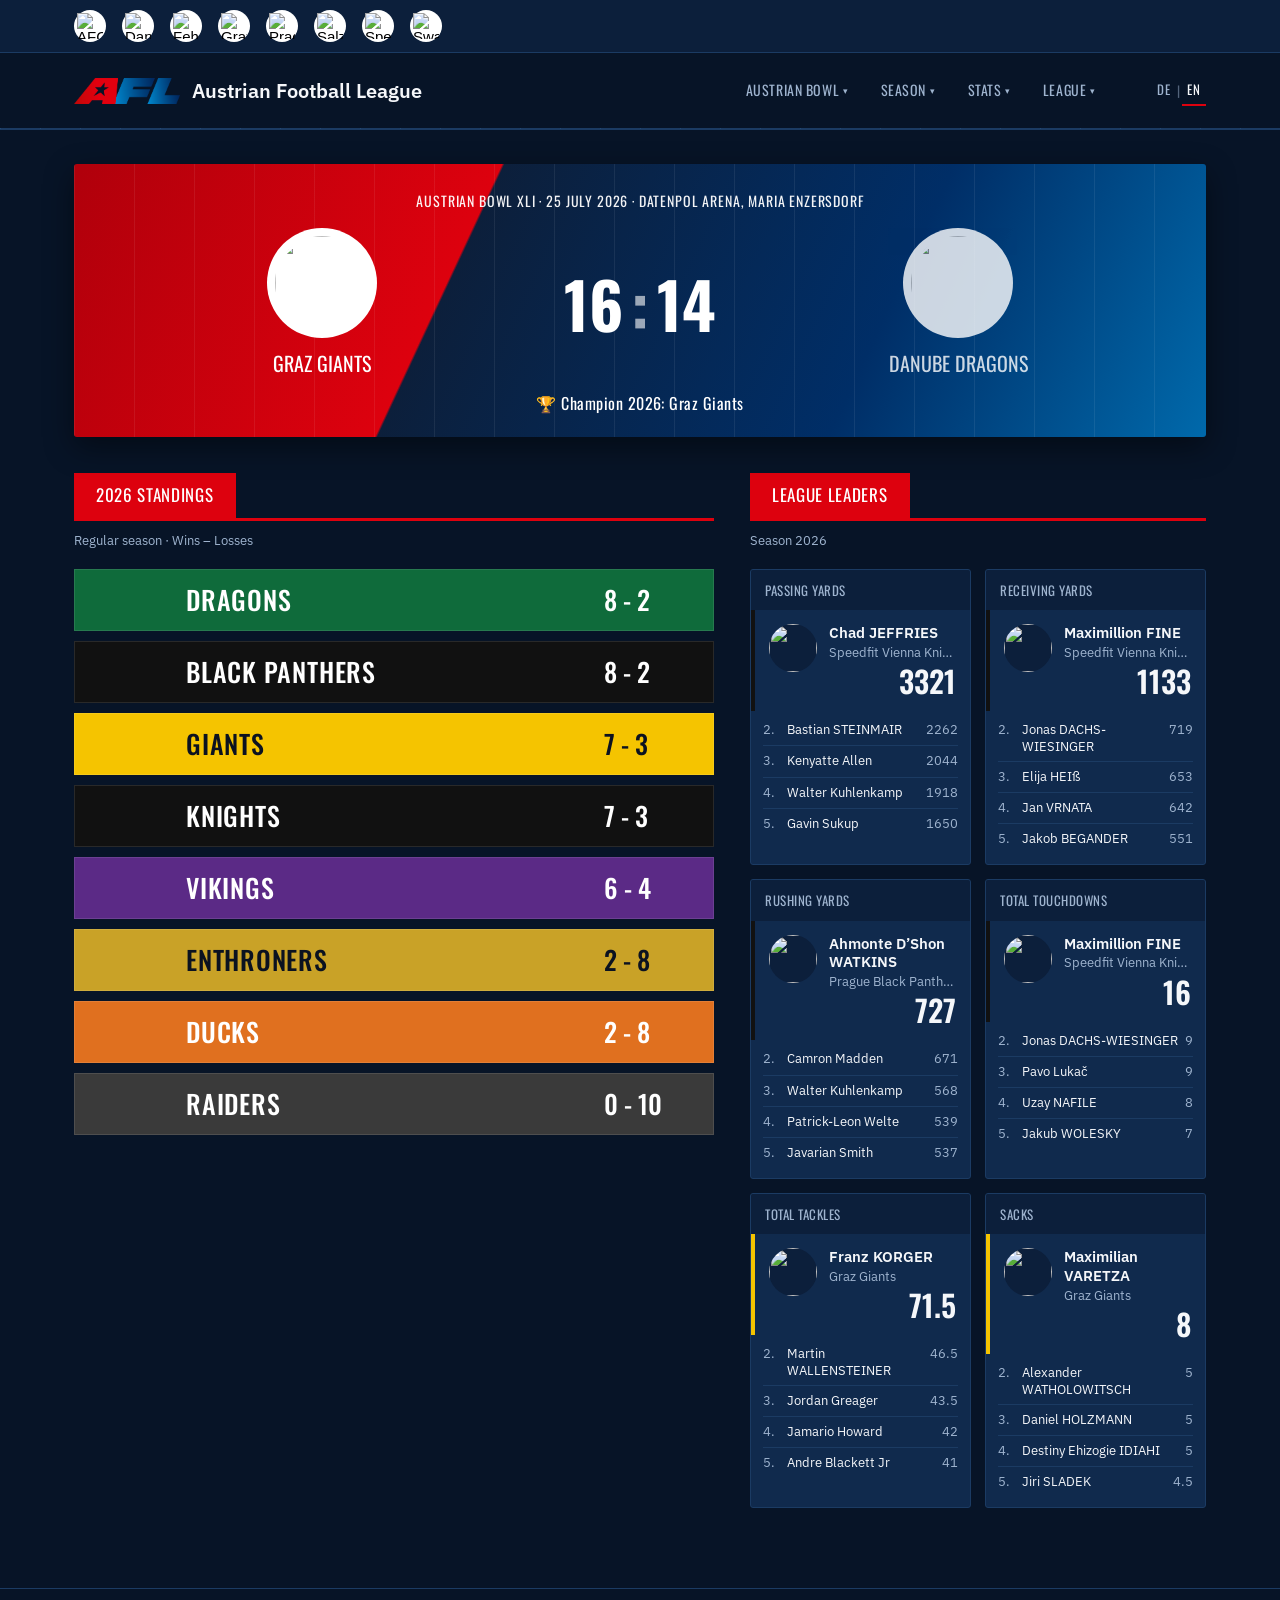
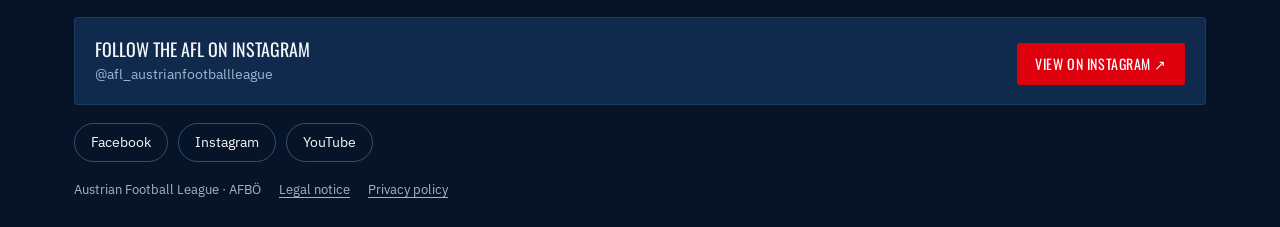
==== commit 4510e108: "Spieler ohne Werte in Defense und Returns ausblenden In den Kategorien Defense und Returns erscheine" ====
--- a/index.html
+++ b/index.html
@@ -6,678 +6,897 @@
 <title>Austrian Football League</title>
 <link rel="stylesheet" href="fonts/fonts.css">
 <style>
-  /* Design: Stil „Editorial“ (hell) aus dem V1-Prototyp (poky06/AFL-Homepage-Final, prototypes/v1) */
   :root {
-    --bg: #ffffff; --soft: #f5f5f2; --fg: #0b1320; --dim: #5d6572; --line: #e3e3de;
-    --red: #dd010e; --red-light: #ff6b73; --navy: #002e67; --navy2: #071427; --navy-dim: #9fb4cf;
-    color-scheme: light;
-  }
+    --bg: #071427;
+    --bg-raised: #0c1f3b;
+    --bg-card: #102a4d;
+    --line: #1b3b63;
+    --line-strong: #29527f;
+    --chalk: #f5f7fa;
+    --chalk-dim: #9fb4cf;
+    --turf: #002e67;
+    --turf-bright: #1c86d1;
+    --flag: #dd010e;
+    --gold: #f04c56;
+    --radius: 3px;
+    --shadow: 0 10px 30px rgba(0,0,0,.45);
+    box-sizing: border-box;
+    padding-top: env(safe-area-inset-top, 0px);
+    padding-bottom: env(safe-area-inset-bottom, 0px);
+  }
+  @media (prefers-color-scheme: dark) {
+    :root:not([data-theme="light"]) {
+      --bg: #071427; --bg-raised: #0c1f3b; --bg-card: #102a4d;
+      --line: #1b3b63; --line-strong: #29527f; --chalk: #f5f7fa; --chalk-dim: #9fb4cf;
+    }
+  }
+  :root[data-theme="light"] {
+    --bg: #f4f6fa; --bg-raised: #ffffff; --bg-card: #ffffff;
+    --line: #d8dee8; --line-strong: #b7c2d2; --chalk: #071427; --chalk-dim: #55647a;
+  }
+  html { scroll-padding-top: env(safe-area-inset-top, 0px); height: 100%; }
   * { box-sizing: border-box; }
-  html { -webkit-text-size-adjust: 100%; scroll-padding-top: 16px; }
   body {
-    margin: 0; background: var(--bg); color: var(--fg); overflow-x: hidden;
-    font: 15px/1.5 'IBM Plex Sans', system-ui, sans-serif; -webkit-font-smoothing: antialiased;
-  }
-  a { color: inherit; }
-  button, select, input { -webkit-tap-highlight-color: transparent; }
-  h1, h2, h3 { font-family: 'Oswald', system-ui, sans-serif; font-style: italic; text-transform: uppercase; line-height: 1; margin: 0; font-weight: 700; }
-  .num, .tbl, .facts b { font-variant-numeric: tabular-nums; }
-  .wrap { max-width: 1200px; margin: 0 auto; padding: 0 16px; }
-  .scroll { overflow-x: auto; -webkit-overflow-scrolling: touch; }
-  table { border-collapse: collapse; width: 100%; }
-  :focus-visible { outline: 2px solid var(--red); outline-offset: 2px; }
-  .linkbtn { all: unset; cursor: pointer; font-weight: 600; font-size: 13px; }
-  .linkbtn:hover { color: var(--red); }
-
-  /* ---------- Kopf ---------- */
-  header.site { border-bottom: 1px solid var(--line); background: var(--bg); position: relative; z-index: 30; }
-  .top { display: flex; align-items: center; justify-content: space-between; gap: 12px; padding: 18px 16px 8px; max-width: 1200px; margin: 0 auto; }
-  .top .meta { font-size: 12px; color: var(--dim); flex: 1; }
-  .top .logo-link { display: block; cursor: pointer; flex: none; }
-  .top .logo { height: 38px; width: auto; display: block; }
-  .top .right { flex: 1; display: flex; gap: 14px; align-items: center; justify-content: flex-end; font-size: 13px; }
-  .lang { display: flex; align-items: center; gap: 2px; color: var(--dim); }
-  .lang button { background: none; border: 0; padding: 4px 3px; font: inherit; color: var(--dim); cursor: pointer; }
-  .lang button.active { color: var(--fg); font-weight: 700; }
-  .cta {
-    display: inline-block; background: var(--red); color: #fff; padding: 8px 18px; border: 0; cursor: pointer;
-    font: 600 13px 'Oswald', sans-serif; text-transform: uppercase; letter-spacing: .06em; text-decoration: none; white-space: nowrap;
-    clip-path: polygon(8px 0, 100% 0, calc(100% - 8px) 100%, 0 100%);
-  }
-  .cta:hover { filter: brightness(1.08); }
-  .cta .short { display: none; }
-  .burger { display: none; }
-  nav.main { display: flex; justify-content: center; gap: 2px; padding: 4px 16px 10px; flex-wrap: wrap; }
-  nav.main .it { position: relative; }
-  nav.main .it > button, nav.main .it > a {
-    display: block; background: none; border: 0; cursor: pointer; text-decoration: none; color: var(--fg);
-    font: 600 14px 'IBM Plex Sans', sans-serif; padding: 6px 12px;
-  }
-  nav.main .it.on > button, nav.main .it > button:hover { color: var(--red); }
-  nav.main .dd {
-    display: none; position: absolute; top: 100%; left: 50%; transform: translateX(-50%); background: var(--bg);
-    border: 1px solid var(--line); box-shadow: 0 10px 30px #0b132022; min-width: 200px; padding: 6px 0; z-index: 40;
-  }
-  nav.main .dd button, nav.main .dd a {
-    display: block; width: 100%; text-align: left; background: none; border: 0; cursor: pointer; text-decoration: none;
-    color: var(--fg); padding: 7px 16px; font: 400 14px 'IBM Plex Sans', sans-serif;
-  }
-  nav.main .dd button:hover, nav.main .dd a:hover { background: var(--soft); color: var(--red); }
-  nav.main .dd button.active { color: var(--red); font-weight: 600; }
-  @media (hover: hover) { nav.main .it:hover .dd { display: block; } }
-  nav.main .it:focus-within .dd, nav.main .it.open .dd { display: block; }
-  .backbar { padding-top: 14px; }
-  .backbar button { all: unset; cursor: pointer; font-weight: 600; font-size: 14px; }
-  .backbar button:hover { color: var(--red); }
-
-  /* ---------- Abschnitte ---------- */
-  main { min-height: 50vh; }
+    margin: 0; min-height: 100%; background: var(--bg); color: var(--chalk);
+    font-family: 'IBM Plex Sans', system-ui, sans-serif; font-size: 15px; line-height: 1.55;
+    -webkit-font-smoothing: antialiased;
+  }
+  .display { font-family: 'Oswald', system-ui, sans-serif; text-transform: uppercase; letter-spacing: .02em; }
+
+  /* yard-line divider — thin rule with tick marks, referencing an actual field marking */
+  .yardline {
+    position: relative; height: 1px; background: var(--line); margin: 0;
+  }
+  .yardline::before {
+    content: ""; position: absolute; inset: 0; background-image:
+      repeating-linear-gradient(90deg, var(--line-strong) 0 1px, transparent 1px 40px);
+    opacity: .6;
+  }
+
+  header.top {
+    position: sticky; top: 0; z-index: 20; background: var(--bg); border-bottom: 1px solid var(--line);
+    padding-top: env(safe-area-inset-top, 0px);
+  }
+  .top-inner {
+    max-width: 1180px; margin: 0 auto; padding: 18px 24px; display: flex; align-items: center; gap: 28px;
+  }
+  .brand { display: flex; align-items: center; gap: 12px; flex-shrink: 0; }
+  .brand .mark { height: 26px; width: auto; display: block; }
+  .brand .name { font-size: 20px; font-weight: 700; }
+  .brand .sub { font-size: 12px; color: var(--chalk-dim); font-family: 'IBM Plex Sans'; text-transform: none; letter-spacing: 0; }
+
+  nav.tabs { display: flex; gap: 4px; margin-left: auto; align-items: center; }
+  nav.tabs button, nav.tabs a {
+    background: none; border: none; color: var(--chalk-dim); font-family: 'Oswald', sans-serif;
+    text-transform: uppercase; letter-spacing: .04em; font-size: 14px; padding: 8px 14px; cursor: pointer;
+    border-bottom: 2px solid transparent; transition: color .15s, border-color .15s;
+    text-decoration: none; display: inline-flex; align-items: center;
+  }
+  nav.tabs button:hover, nav.tabs a:hover { color: var(--chalk); }
+  nav.tabs button.active { color: var(--chalk); border-bottom-color: var(--flag); }
+
+  /* Team-Logo-Leiste */
+  .team-strip { background: var(--bg-raised); border-bottom: 1px solid var(--line); overflow-x: auto; }
+  .team-strip-inner {
+    max-width: 1180px; margin: 0 auto; padding: 10px 24px; display: flex; gap: 16px; align-items: center;
+  }
+  .team-badge {
+    width: 32px; height: 32px; border-radius: 50%; flex-shrink: 0; cursor: pointer; border: none;
+    display: flex; align-items: center; justify-content: center;
+    font-size: 15px; line-height: 1;
+    transition: transform .15s, box-shadow .15s;
+  }
+  .team-badge:hover { transform: translateY(-2px); box-shadow: 0 3px 10px rgba(0,0,0,.35); }
+  .team-badge:focus-visible { outline: 2px solid var(--turf-bright); outline-offset: 2px; }
+
+  /* Dropdowns (Saison, Stats) */
+  .nav-dropdown { position: relative; }
+  .dd-toggle { display: inline-flex; align-items: center; gap: 4px; }
+  .caret { font-size: 9px; transition: transform .15s; }
+  .nav-dropdown.open .dd-toggle { color: var(--chalk); border-bottom-color: var(--flag); }
+  .nav-dropdown.active-parent .dd-toggle { color: var(--chalk); border-bottom-color: var(--flag); }
+  .nav-dropdown.open .caret { transform: rotate(180deg); }
+  .dropdown-menu {
+    position: absolute; top: calc(100% + 6px); left: 0; min-width: 170px; padding: 6px;
+    background: var(--bg-card); border: 1px solid var(--line-strong); border-radius: var(--radius);
+    box-shadow: var(--shadow); flex-direction: column; display: none; z-index: 30;
+  }
+  .nav-dropdown.open .dropdown-menu { display: flex; }
+  .dropdown-menu button {
+    text-transform: none; font-family: 'IBM Plex Sans', sans-serif; font-size: 13.5px; letter-spacing: 0;
+    padding: 9px 10px; border-bottom: none; border-radius: 2px; text-align: left; color: var(--chalk-dim);
+  }
+  .dropdown-menu button:hover { background: var(--bg-raised); color: var(--chalk); }
+  .dropdown-menu button.active { color: var(--turf-bright); }
+
+  main { max-width: 1180px; margin: 0 auto; padding: 12px 24px 80px; }
+
+  .hero { padding: 46px 0 28px; }
+  .hero h1 { font-size: clamp(30px, 4.5vw, 46px); margin: 0 0 10px; line-height: 1.05; max-width: 16ch; }
+  .hero p { color: var(--chalk-dim); max-width: 56ch; margin: 0; font-size: 16px; }
+
+  .demo-note {
+    margin-top: 20px; display: inline-flex; gap: 10px; align-items: flex-start; padding: 12px 16px;
+    background: var(--bg-raised); border: 1px solid var(--line); border-radius: var(--radius); font-size: 13.5px; color: var(--chalk-dim);
+  }
+  .demo-note strong { color: var(--gold); font-weight: 600; }
+
+  .toolbar {
+    display: flex; flex-wrap: wrap; gap: 10px; padding: 22px 0 18px; align-items: center;
+  }
+  .toolbar input[type="search"] {
+    flex: 1 1 220px; background: var(--bg-raised); border: 1px solid var(--line); color: var(--chalk);
+    padding: 10px 14px; border-radius: var(--radius); font-size: 14px; font-family: inherit;
+  }
+  .toolbar input[type="search"]::placeholder { color: var(--chalk-dim); }
+  .toolbar select {
+    background: var(--bg-raised); border: 1px solid var(--line); color: var(--chalk);
+    padding: 10px 12px; border-radius: var(--radius); font-size: 14px; font-family: inherit; cursor: pointer;
+  }
+  .result-count { font-size: 13px; color: var(--chalk-dim); margin: 0 0 14px; }
+
+  .grid { display: grid; grid-template-columns: repeat(auto-fill, minmax(230px, 1fr)); gap: 14px; }
+
+  .card {
+    background: var(--bg-card); border: 1px solid var(--line); border-radius: var(--radius);
+    padding: 16px; cursor: pointer; transition: border-color .15s, transform .15s;
+  }
+  .card:hover { border-color: var(--line-strong); }
+  .card:focus-visible, button:focus-visible, nav.tabs button:focus-visible { outline: 2px solid var(--turf-bright); outline-offset: 2px; }
+
+  .card-top { display: flex; gap: 12px; align-items: center; margin-bottom: 12px; }
+  .avatar {
+    width: 46px; height: 46px; border-radius: 50%; flex-shrink: 0;
+    background: var(--bg-raised); border: 1px solid var(--line-strong);
+    display: flex; align-items: center; justify-content: center;
+    font-family: 'Oswald', sans-serif; font-size: 15px; color: var(--chalk-dim);
+  }
+  .card-name { font-weight: 600; font-size: 15px; }
+  .card-team { font-size: 12.5px; color: var(--chalk-dim); }
+
+  .card-meta { display: flex; flex-wrap: wrap; gap: 6px 10px; font-size: 12.5px; color: var(--chalk-dim); }
+  .badge {
+    display: inline-block; padding: 2px 8px; border-radius: 20px; font-size: 11px;
+    border: 1px solid var(--line-strong); font-family: 'Oswald', sans-serif; letter-spacing: .03em;
+  }
+  .badge.pos { color: var(--turf-bright); border-color: var(--turf); }
+  .badge.lic { color: var(--gold); border-color: var(--gold); }
+
+  .empty { padding: 60px 0; text-align: center; color: var(--chalk-dim); }
+
+  /* Spieler-Liste */
+  .list { border: 1px solid var(--line); border-radius: var(--radius); overflow: hidden; }
+  .list-row {
+    display: grid; grid-template-columns: 34px 34px 2fr 1.3fr 90px 1fr 1fr 1fr; gap: 14px; align-items: center;
+    padding: 10px 16px; border-top: 1px solid var(--line); cursor: pointer; background: var(--bg-card);
+    transition: background .12s;
+  }
+  .list-row:first-child { border-top: none; }
+  .list-row:hover { background: var(--bg-raised); }
+  .list-row.head {
+    background: var(--bg-raised); cursor: default; font-family: 'Oswald', sans-serif; text-transform: uppercase;
+    font-size: 11px; letter-spacing: .04em; color: var(--chalk-dim); padding: 10px 16px;
+  }
+  .list-row.head:hover { background: var(--bg-raised); }
+  .list-row.head span[data-key] { cursor: pointer; user-select: none; display: flex; align-items: center; gap: 4px; }
+  .list-row.head span[data-key]:hover { color: var(--chalk); }
+  .list-row.head span[data-key].sorted { color: var(--turf-bright); }
+  .list-row.head span[data-key] .arrow { font-size: 9px; opacity: 0; }
+  .list-row.head span[data-key].sorted .arrow { opacity: 1; }
+  .list-row .avatar { width: 34px; height: 34px; font-size: 12px; }
+  .list-num { font-family: 'Oswald', sans-serif; font-size: 13px; color: var(--chalk-dim); text-align: center; }
+  .list-name { font-weight: 600; font-size: 14.5px; }
+  .list-cell { font-size: 13.5px; color: var(--chalk-dim); }
+  .list-cell.strong { color: var(--chalk); }
+  /* Abstand Name → Pos. auf die Hälfte reduziert (14px → 7px) */
+  .list-row:not(.no-team):not(.coach) > :nth-child(4) { margin-left: -7px; }
+  .list-row:not(.no-team):not(.coach) > :nth-child(5) { margin-left: -7px; }
+  .list-row.no-team > :nth-child(4) { margin-left: -7px; }
+  @media (max-width: 760px) {
+    .list-row { grid-template-columns: 26px 34px 1.3fr 1fr; }
+    .list-row > :nth-child(4), .list-row > :nth-child(6), .list-row > :nth-child(7), .list-row > :nth-child(8) { display: none; }
+  }
+
+  /* Teams */
+  .team-header { padding: 20px 0 4px; }
+  .team-header h2 { margin: 0 0 4px; font-size: 24px; }
+  .team-header .loc { color: var(--chalk-dim); font-size: 13.5px; }
+  .list-row.no-team {
+    grid-template-columns: 34px 34px 2fr 90px 1fr 1fr 1fr;
+  }
+  @media (max-width: 760px) {
+    .list-row.no-team { grid-template-columns: 26px 34px 1.6fr 1fr; }
+    .list-row.no-team > :nth-child(5), .list-row.no-team > :nth-child(6), .list-row.no-team > :nth-child(7) { display: none; }
+  }
+
+  .subheading {
+    font-family: 'Oswald', sans-serif; text-transform: uppercase; letter-spacing: .03em;
+    font-size: 15px; color: var(--chalk-dim); margin: 32px 0 10px;
+  }
+  .list-row.coach-head, .list-row.coach {
+    display: grid; grid-template-columns: 34px 2fr 1.3fr 1fr 1fr 1fr; gap: 14px; align-items: center;
+    padding: 10px 16px;
+  }
+  .list-row.coach-head {
+    background: var(--bg-raised); font-family: 'Oswald', sans-serif; text-transform: uppercase;
+    font-size: 11px; letter-spacing: .04em; color: var(--chalk-dim);
+  }
+  .list-row.coach { border-top: 1px solid var(--line); cursor: pointer; background: var(--bg-card); transition: background .12s; }
+  .list-row.coach:first-child { border-top: none; }
+  .list-row.coach:hover { background: var(--bg-raised); }
+  @media (max-width: 760px) {
+    .list-row.coach-head, .list-row.coach { grid-template-columns: 34px 1.6fr 1.2fr; }
+    .list-row.coach-head > :nth-child(4), .list-row.coach-head > :nth-child(5), .list-row.coach-head > :nth-child(6),
+    .list-row.coach > :nth-child(4), .list-row.coach > :nth-child(5), .list-row.coach > :nth-child(6) { display: none; }
+  }
+
+  /* Wettbewerbe */
+  .tbl-wrap { overflow-x: auto; margin-top: 18px; max-width: 980px; }
+  .standings { width: 100%; min-width: 640px; border-collapse: collapse; font-size: 15px; border: 1px solid var(--line); }
+  .standings th, .standings td { text-align: left; padding: 13px 14px; border: 1px solid var(--line); white-space: nowrap; }
+  .standings thead th {
+    background: var(--flag); color: #fff; font-family: 'Oswald', sans-serif; text-transform: uppercase;
+    font-size: 13px; letter-spacing: .04em; font-weight: 500; border-color: rgba(255,255,255,.18);
+  }
+  .standings td { background: var(--bg-card); font-variant-numeric: tabular-nums; }
+  .standings td.team { font-weight: 600; }
+  .standings td.team .tl { display: inline-flex; align-items: center; gap: 10px; cursor: pointer; }
+  .standings td.team .tl:hover { color: var(--turf-bright); }
+  .standings td.team img { width: 24px; height: 24px; object-fit: contain; background: #fff; border-radius: 50%; padding: 2px; }
+  .standings td.team .dot { width: 12px; height: 12px; border-radius: 50%; display: inline-block; }
+  .standings td.rank { color: var(--chalk-dim); width: 44px; }
+  .standings tr:hover td { background: var(--bg-raised); }
+  .st-more {
+    margin-top: 16px; background: none; border: 1px solid var(--line-strong); color: var(--chalk);
+    padding: 9px 16px; border-radius: var(--radius); cursor: pointer; font-family: 'Oswald', sans-serif;
+    text-transform: uppercase; letter-spacing: .04em; font-size: 13px;
+  }
+  .st-more:hover { border-color: var(--flag); }
+  #brand-home { cursor: pointer; }
+  .champ-tbl td { white-space: normal; vertical-align: top; }
+  .champ-tbl td.season { font-weight: 600; white-space: nowrap; }
+  .champ-tbl td.champ { font-weight: 700; white-space: nowrap; }
+  .champ-tbl td.champ .cnt { font-weight: 400; color: var(--chalk-dim); margin-left: 4px; }
+  .champ-tbl .bowl { color: var(--chalk-dim); font-size: 13px; }
+  .champ-tbl .note { display: block; color: var(--chalk-dim); font-size: 12.5px; margin-top: 3px; }
+  .champ-tbl s { color: var(--chalk-dim); }
+  .champ-foot { margin-top: 14px; }
+  .mvp-tbl td { white-space: normal; vertical-align: top; min-width: 150px; }
+  .mvp-tbl td.season { font-weight: 700; min-width: 0; white-space: nowrap; }
+  .mvp-tbl .pn { display: block; font-weight: 600; }
+  .mvp-tbl .pt { display: block; color: var(--chalk-dim); font-size: 12.5px; margin-top: 2px; }
+  .mvp-tbl .plink { color: var(--turf-bright); cursor: pointer; text-decoration: underline; text-underline-offset: 3px; background: none; border: none; padding: 0; font: inherit; font-weight: 600; text-align: left; }
+  .mvp-tbl .plink:hover { color: var(--chalk); }
+  .mvp-tbl .none { color: var(--chalk-dim); }
+  .st-title.wide { max-width: 980px; }
+  .cat-tabs { display: flex; flex-wrap: wrap; gap: 8px; margin-top: 18px; }
+  .cat-tabs button {
+    background: var(--bg-raised); border: 1px solid var(--line); color: var(--chalk-dim); cursor: pointer;
+    padding: 8px 16px; border-radius: 20px; font-family: 'Oswald', sans-serif; text-transform: uppercase;
+    letter-spacing: .04em; font-size: 13px;
+  }
+  .cat-tabs button:hover { color: var(--chalk); border-color: var(--line-strong); }
+  .cat-tabs button.active { background: var(--flag); border-color: var(--flag); color: #fff; }
+  .stats-tbl thead th[data-col] { cursor: pointer; user-select: none; }
+  .stats-tbl thead th[data-col]:hover { background: #b8000c; }
+  .stats-tbl thead th.sorted::after { content: " ▼"; font-size: 9px; }
+  .stats-tbl thead th.sorted.asc::after { content: " ▲"; }
+  .stats-tbl td.team .tl.nolink { cursor: default; }
+  .stats-tbl td.team .tl.nolink:hover { color: inherit; }
+  .detail-stats { margin-top: 18px; }
+  .detail-stats h4 { margin: 14px 0 6px; font-family: 'Oswald', sans-serif; text-transform: uppercase; font-size: 13px; letter-spacing: .04em; color: var(--chalk-dim); font-weight: 500; }
+  .detail-stats .ds-wrap { overflow-x: auto; }
+  .detail-stats table { border-collapse: collapse; font-size: 13px; font-variant-numeric: tabular-nums; }
+  .detail-stats th, .detail-stats td { padding: 5px 9px; border: 1px solid var(--line); text-align: center; white-space: nowrap; }
+  .detail-stats th { color: var(--chalk-dim); font-weight: 500; font-size: 11px; }
+  .detail { max-width: 560px; }
+  .detail-stats td.season, .detail-stats th.season { text-align: left; font-weight: 600; color: var(--chalk); }
+  .detail-stats td.season, .detail-stats th.season { position: sticky; left: 0; z-index: 1; background: var(--bg-card); }
+  .detail-stats tr.total td { font-weight: 700; border-top: 2px solid var(--line-strong); background: var(--bg-raised); }
+  /* Saisonauswahl und Archiv (2004–2013 AFBÖ/StatCrew, 2014–2025 Hockeydata) */
+  .toolbar select.season-select { font-family: 'Oswald', sans-serif; letter-spacing: .03em; font-size: 15px; }
+  .stats-tbl thead th.calc, .detail-stats th.calc, .stats-tbl .tl .nm.calc, .detail-stats td.season.calc { text-decoration: underline dotted; text-underline-offset: 3px; }
+  .season-src { font-size: 12.5px; color: var(--chalk-dim); margin: 0 0 12px; }
+  .detail-stats td.season .tm { font-weight: 400; color: var(--chalk-dim); margin-left: 6px; font-size: 11px; }
+  .detail .arch-note { font-size: 12.5px; color: var(--chalk-dim); margin: 0 0 6px; }
+  #detail-content { max-width: 640px; }
+  .stats-tbl .tl .yrs { color: var(--chalk-dim); font-size: 11.5px; font-weight: 400; margin-left: 8px; white-space: nowrap; }
+  .stats-tbl .tl .dot.arch { display: inline-block; width: 18px; height: 18px; border-radius: 50%; background: var(--line-strong); vertical-align: middle; }
+  #panel-competitions .st-title { max-width: 980px; }
+
   section.panel { display: none; }
   section.panel.active { display: block; }
-  .sec { margin: 48px auto; }
-  .sech { display: flex; align-items: center; gap: 14px; margin-bottom: 18px; }
-  .sech::before { content: ''; width: 22px; height: 22px; background: var(--red); transform: skewX(-14deg); flex: none; }
-  .sech h2 { font-size: 32px; }
-  .sech .more, .sech .aside { margin-left: auto; }
-  .sech .aside { color: var(--dim); font-size: 13px; }
-  .kicker { font: 600 13px 'Oswald', sans-serif; letter-spacing: .2em; text-transform: uppercase; color: var(--red); }
-  .ph1 { font-size: clamp(40px, 8vw, 84px); margin: 10px 0 22px; }
-  .intro { color: var(--dim); margin: -10px 0 18px; max-width: 70ch; }
-  .note { color: var(--dim); font-size: 13px; }
-  .note span + span::before { content: " "; }
-  .two { display: grid; grid-template-columns: minmax(0, 1.4fr) minmax(0, 1fr); gap: 40px; }
-  .empty { padding: 40px 0; text-align: center; color: var(--dim); }
-  .ph { color: var(--dim); font-style: italic; }
-  .pill { display: inline-block; font: 600 11px 'Oswald', sans-serif; letter-spacing: .1em; text-transform: uppercase; padding: 3px 8px; background: var(--soft); color: var(--dim); }
-  .btn2 { display: inline-block; background: #fff; border: 1px solid var(--line); padding: 6px 12px; font: 600 13px 'IBM Plex Sans', sans-serif; cursor: pointer; color: var(--fg); text-decoration: none; }
-  .btn2:hover { border-color: var(--fg); }
-  .btn2.on { background: var(--navy); color: #fff; border-color: var(--navy); }
-
-  /* ---------- Startseite: Austrian-Bowl-Banner ---------- */
-  .hero { background: var(--navy); color: #fff; position: relative; overflow: hidden; }
-  .hero .wrap { padding-top: 56px; padding-bottom: 60px; position: relative; z-index: 1; }
-  .hero .rom { position: absolute; right: -20px; top: 50%; transform: translateY(-50%) skewX(-8deg); font: 700 italic 280px/1 'Oswald', sans-serif; color: #ffffff10; pointer-events: none; }
-  .hero .kicker { color: var(--red-light); }
-  .hero h1 { font-size: clamp(44px, 8vw, 96px); margin: 10px 0 16px; }
-  .hero .pair { font: 700 italic clamp(22px, 4vw, 36px)/1.1 'Oswald', sans-serif; text-transform: uppercase; margin: 0 0 14px; }
-  .hero .pair i { color: var(--red-light); font-size: .6em; padding: 0 8px; }
-  .hero .cta { font-size: 15px; padding: 12px 26px; margin-top: 8px; }
-  .hero .pill { margin-top: 8px; }
-  .hero .more { display: inline-block; margin-top: 16px; color: #fff; font-size: 14px; }
-  .slash { position: absolute; left: 0; bottom: 0; height: 10px; width: 100%; background: var(--red); clip-path: polygon(0 0, 62% 0, 60% 100%, 0 100%); }
-  .champA { position: relative; overflow: hidden; color: var(--f); background: var(--c); }
-  .champA .wrap { padding: 48px 16px 56px; display: flex; gap: 26px; align-items: center; position: relative; z-index: 1; }
-  .champA h1 { font-size: clamp(42px, 8vw, 96px); margin: 8px 0 10px; }
-  .champA .sc { font: 600 20px 'Oswald', sans-serif; text-transform: uppercase; opacity: .9; }
-  .champA .yr { position: absolute; right: -20px; bottom: -50px; font: 700 italic 260px/1 'Oswald', sans-serif; opacity: .12; pointer-events: none; }
-  .champA .links { margin-top: 16px; display: flex; gap: 18px; flex-wrap: wrap; }
-  .champA .links button { all: unset; cursor: pointer; font-weight: 600; text-decoration: underline; text-underline-offset: 3px; }
-  .crest { width: 120px; height: 120px; border-radius: 50%; background: #fff; color: #0b1320; display: flex; align-items: center; justify-content: center; font: 700 26px 'Oswald', sans-serif; flex: none; overflow: hidden; }
-  .crest img { width: 78%; height: 78%; object-fit: contain; }
-
-  /* ---------- Spiel-Karten ---------- */
-  .cards { display: grid; grid-template-columns: repeat(auto-fill, minmax(260px, 1fr)); gap: 14px; }
-  .card { border: 1px solid var(--line); background: var(--bg); }
-  .game { display: grid; grid-template-columns: minmax(0, 1fr) auto; gap: 4px 10px; align-items: center; padding: 14px 16px; }
-  .game .t { display: flex; align-items: center; gap: 10px; font-weight: 500; min-width: 0; cursor: pointer; }
-  .game .t .nm { overflow: hidden; text-overflow: ellipsis; white-space: nowrap; }
-  .game .t:hover .nm { color: var(--red); }
-  .game .t.win { font-weight: 700; }
-  .game .t.loss { color: var(--dim); }
-  .game .s { font: 700 italic 26px 'Oswald', sans-serif; text-align: right; font-variant-numeric: tabular-nums; }
-  .game .s.loss { color: var(--dim); }
-  .game .s.time { font: 600 15px 'IBM Plex Sans', sans-serif; }
-  .game .s.abg { font: 600 12px 'Oswald', sans-serif; letter-spacing: .08em; text-transform: uppercase; color: var(--red); }
-  .game .meta { grid-column: 1 / -1; display: flex; justify-content: space-between; gap: 10px; font-size: 12px; color: var(--dim); border-top: 1px solid var(--line); margin-top: 8px; padding-top: 8px; }
-  .game .meta a { color: var(--fg); font-weight: 600; white-space: nowrap; }
-  .bowlcard { border: 2px solid var(--red); }
-  .stripe { width: 5px; height: 22px; flex: none; transform: skewX(-12deg); }
-  .mini { width: 22px; height: 22px; object-fit: contain; flex: none; }
-
-  /* ---------- Tabellen-Balken (Startseite) ---------- */
-  .bars { display: flex; flex-direction: column; gap: 8px; }
-  .bar {
-    display: grid; grid-template-columns: 40px 64px minmax(0, 1fr) auto; align-items: center; height: 58px; cursor: pointer;
-    background: var(--c); color: var(--f); font: 500 24px 'Oswald', sans-serif; text-transform: uppercase;
-    clip-path: polygon(0 0, 100% 0, calc(100% - 12px) 100%, 0 100%); padding-right: 26px; transition: transform .15s;
-  }
-  .bar:hover { transform: translateX(4px); }
-  .bar .rk { font-size: 16px; text-align: center; opacity: .7; }
-  .bar .lg { width: 44px; height: 44px; border-radius: 50%; background: #fff; color: #0b1320; display: flex; align-items: center; justify-content: center; font: 700 12px 'Oswald', sans-serif; box-shadow: 0 0 0 2px #ffffff55; overflow: hidden; }
-  .bar .lg img { width: 80%; height: 80%; object-fit: contain; }
-  .bar .nm { white-space: nowrap; overflow: hidden; text-overflow: ellipsis; }
-  .bar .rec { font-variant-numeric: tabular-nums; white-space: nowrap; }
-  .poline { height: 0; border-top: 2px dashed var(--red); margin: 2px 0; position: relative; }
-  .poline span { position: absolute; right: 0; top: -10px; background: var(--bg); color: var(--red); font: 600 11px 'Oswald', sans-serif; letter-spacing: .1em; padding: 0 6px; }
-
-  /* ---------- Leaders ---------- */
-  .lead { display: flex; align-items: center; gap: 12px; padding: 10px 0; border-bottom: 1px solid var(--line); }
-  .lead.click { cursor: pointer; }
-  .lead.click:hover b { color: var(--red); }
-  .lead > div { min-width: 0; }
-  .lead small { color: var(--dim); text-transform: uppercase; letter-spacing: .08em; font-size: 11px; }
-  .lead .v { margin-left: auto; font: 700 italic 34px 'Oswald', sans-serif; font-variant-numeric: tabular-nums; }
-
-  /* ---------- Saubere Tabelle ---------- */
-  .tbl td, .tbl th { padding: 10px 8px; border-bottom: 1px solid var(--line); text-align: right; white-space: nowrap; }
-  .tbl th { font-size: 11px; color: var(--dim); font-weight: 600; text-transform: uppercase; letter-spacing: .08em; }
-  .tbl td:first-child, .tbl th:first-child, .tbl .l { text-align: left; }
-  .tbl tr.po td { border-bottom: 2px solid var(--red); }
-  .tbl tr.total td { font-weight: 700; }
-  .tbl tr.avg td { color: var(--dim); font-style: italic; }
-  .tbl .rank { color: var(--dim); width: 36px; }
-  .tbl .tl { display: inline-flex; align-items: center; gap: 10px; cursor: pointer; font-weight: 600; }
-  .tbl .tl:hover { color: var(--red); }
-  .tbl .tl.nolink { cursor: default; font-weight: 500; }
-  .tbl .tl.nolink:hover { color: inherit; }
-  .tbl .tl img { width: 24px; height: 24px; object-fit: contain; flex: none; }
-  .tbl .tl .dot, .chip {
-    display: inline-flex; align-items: center; justify-content: center; font: 600 11px/1 'Oswald', sans-serif; letter-spacing: .04em;
-    width: 24px; height: 18px; flex: none; clip-path: polygon(4px 0, 100% 0, calc(100% - 4px) 100%, 0 100%);
-  }
-  .tbl .tl .dot.arch { background: var(--line); }
-  .tbl thead th[data-col] { cursor: pointer; user-select: none; }
-  .tbl thead th[data-col]:hover { color: var(--fg); }
-  .tbl thead th.sorted { color: var(--red); }
-  .tbl thead th.sorted::after { content: " ▾"; }
-  .tbl thead th.sorted.asc::after { content: " ▴"; }
-  .tbl th.calc, .tbl .tl .nm.calc, .tbl td.calc { text-decoration: underline dotted; text-underline-offset: 3px; }
-  .tbl .tl .yrs { color: var(--dim); font-size: 11.5px; font-weight: 400; margin-left: 8px; white-space: nowrap; }
-  .tbl .tl .nmw { display: inline-flex; align-items: baseline; }
-  .swhint { display: none; }
-
-  /* ---------- Reiter und Filter ---------- */
-  .tabs { display: flex; gap: 4px; border-bottom: 1px solid var(--line); margin: 24px 0 20px; flex-wrap: wrap; }
-  .tabs button { background: none; border: 0; cursor: pointer; padding: 10px 16px; font: 500 15px 'Oswald', sans-serif; text-transform: uppercase; color: var(--dim); }
-  .tabs button:hover { color: var(--fg); }
-  .tabs button.active { color: var(--fg); box-shadow: inset 0 -3px 0 var(--red); }
-  .filters { display: flex; gap: 8px; flex-wrap: wrap; margin-bottom: 12px; align-items: center; }
-  .filters select { padding: 9px 10px; font: 500 14px 'IBM Plex Sans', sans-serif; border: 1px solid var(--line); background: #fff; color: var(--fg); border-radius: 0; }
-  .filters select.season-select { font: 600 15px 'Oswald', sans-serif; letter-spacing: .03em; }
-  .search { display: flex; align-items: center; gap: 10px; border: 2px solid var(--fg); padding: 4px 14px; margin: 0 0 10px; background: #fff; }
-  .search.small { border-width: 1px; border-color: var(--line); padding: 0 10px; flex: 1 1 200px; margin: 0; }
-  .search input { flex: 1; border: 0; font: 500 20px 'IBM Plex Sans', sans-serif; padding: 12px 0; outline: none; min-width: 0; background: transparent; color: var(--fg); }
-  .search.small input { font-size: 14px; padding: 8px 0; }
-  .search:focus-within { box-shadow: 0 0 0 3px #dd010e55; }
-
-  /* ---------- Spielerliste ---------- */
-  .list { border-top: 1px solid var(--line); }
-  .list-row {
-    display: grid; grid-template-columns: 34px 34px minmax(0, 2fr) minmax(0, 1.3fr) 80px 80px 90px 100px; gap: 12px; align-items: center;
-    padding: 8px 8px; border-bottom: 1px solid var(--line); cursor: pointer; font-size: 14px;
-  }
-  .list-row:hover { background: var(--soft); }
-  .list-row.head { cursor: default; font-size: 11px; color: var(--dim); font-weight: 600; text-transform: uppercase; letter-spacing: .08em; }
-  .list-row.head:hover { background: none; }
-  .list-row.head span[data-key] { cursor: pointer; user-select: none; display: flex; align-items: center; gap: 4px; }
-  .list-row.head span[data-key]:hover { color: var(--fg); }
-  .list-row.head span[data-key].sorted { color: var(--red); }
-  .list-row.head .arrow { font-size: 9px; opacity: 0; }
-  .list-row.head .sorted .arrow { opacity: 1; }
-  .list-row.no-team { grid-template-columns: 34px 34px minmax(0, 2fr) 80px 80px 90px 100px; }
-  .list-row.coach, .list-row.coach-head { grid-template-columns: 34px minmax(0, 2fr) minmax(0, 1.4fr) 80px 90px 100px; }
-  .list-num { font: 700 italic 18px 'Oswald', sans-serif; text-align: center; }
-  .list-name { font-weight: 600; overflow: hidden; text-overflow: ellipsis; white-space: nowrap; }
-  .list-cell { color: var(--dim); overflow: hidden; text-overflow: ellipsis; white-space: nowrap; }
-  .list-cell.strong { color: var(--fg); }
-  .avatar { width: 34px; height: 34px; border-radius: 50%; background: var(--soft); display: flex; align-items: center; justify-content: center; font: 600 12px 'Oswald', sans-serif; color: var(--dim); overflow: hidden; flex: none; }
-  .avatar img { width: 100%; height: 100%; object-fit: cover; }
-  .badge { font: 600 12px 'Oswald', sans-serif; letter-spacing: .06em; }
-  .result-count { color: var(--dim); font-size: 13px; margin: 6px 0 12px; }
-  .subheading { font-size: 26px; margin: 40px 0 14px; display: flex; align-items: center; gap: 14px; }
-  .subheading::before { content: ''; width: 18px; height: 18px; background: var(--red); transform: skewX(-14deg); flex: none; }
-
-  /* ---------- Vereine ---------- */
-  .club-grid { display: grid; grid-template-columns: repeat(auto-fill, minmax(260px, 1fr)); gap: 16px; }
-  .club-card { border: 1px solid var(--line); display: flex; flex-direction: column; }
-  .cc-top { background: var(--c); border: 0; height: 140px; display: flex; align-items: center; justify-content: center; cursor: pointer; clip-path: polygon(0 0, 100% 0, 100% 86%, 0 100%); }
-  .cc-top .crest { width: 96px; height: 96px; transition: transform .2s; }
-  .cc-top:hover .crest { transform: scale(1.05); }
-  .cc-body { padding: 10px 16px 16px; display: flex; flex-direction: column; gap: 4px; flex: 1; }
-  .cc-name { font: 700 italic 22px/1.1 'Oswald', sans-serif; text-transform: uppercase; }
-  .cc-venue { color: var(--dim); font-size: 13px; min-height: 18px; }
-  .cc-links { display: flex; flex-wrap: wrap; gap: 6px; margin-top: 10px; }
-  .cc-links .cl-web { background: var(--red); border-color: var(--red); color: #fff; }
-
-  /* Vereinsseite */
-  .band { color: var(--f); background: var(--c); clip-path: polygon(0 0, 100% 0, 100% 80%, 0 100%); }
-  .band .wrap { padding-top: 60px; padding-bottom: 96px; display: flex; align-items: center; gap: 30px; }
-  .band .kicker { color: var(--f); opacity: .8; }
-  .band h1 { font-size: clamp(44px, 8vw, 100px); margin-top: 12px; }
-  .facts { display: flex; gap: 18px 40px; flex-wrap: wrap; margin: 24px 0; padding: 18px 0; border-top: 1px solid var(--line); border-bottom: 1px solid var(--line); }
-  .facts b { display: block; font: 600 22px 'Oswald', sans-serif; }
-  .facts small { color: var(--dim); font-size: 12px; text-transform: uppercase; letter-spacing: .1em; }
-  .factrow { display: flex; align-items: center; gap: 24px; flex-wrap: wrap; border-top: 1px solid var(--line); border-bottom: 1px solid var(--line); margin: 24px 0; }
-  .factrow .facts { border: 0; margin: 0; flex: 1; }
-  .factrow .cta { font-size: 14px; padding: 10px 22px; }
+
+  /* Modal */
+  .overlay {
+    position: fixed; inset: 0; background: rgba(8,10,11,.7); display: none; align-items: flex-start;
+    justify-content: center; z-index: 50; padding: 60px 20px; overflow-y: auto;
+  }
+  .overlay.open { display: flex; }
+  .detail {
+    background: var(--bg-card); border: 1px solid var(--line-strong); border-radius: var(--radius);
+    max-width: 460px; width: 100%; padding: 26px; box-shadow: var(--shadow);
+  }
+  .detail-top { display: flex; gap: 16px; align-items: center; margin-bottom: 18px; }
+  .detail-top .avatar { width: 64px; height: 64px; font-size: 20px; }
+  .detail-top h2 { margin: 0 0 4px; font-size: 22px; }
+  .detail-top .role { color: var(--chalk-dim); font-size: 13.5px; }
+  .detail dl { display: grid; grid-template-columns: auto 1fr; gap: 9px 16px; margin: 0; font-size: 14px; }
+  .detail dt { color: var(--chalk-dim); font-size: 12px; text-transform: uppercase; font-family: 'Oswald', sans-serif; letter-spacing: .04em; align-self: center; }
+  .detail dd { margin: 0; }
+  .detail-close { margin-top: 20px; background: none; border: 1px solid var(--line-strong); color: var(--chalk);
+    padding: 8px 16px; border-radius: var(--radius); cursor: pointer; font-family: 'Oswald', sans-serif; letter-spacing: .03em; }
+  .detail-close:hover { border-color: var(--flag); }
+
+  footer { border-top: 1px solid var(--line); padding: 22px 24px calc(22px + env(safe-area-inset-bottom, 0px)); text-align: center; color: var(--chalk-dim); font-size: 12.5px; }
+
+  @media (max-width: 640px) {
+    .top-inner { flex-wrap: wrap; gap: 10px 16px; }
+    nav.tabs { margin-left: 0; width: 100%; justify-content: space-between; }
+    nav.tabs button { padding: 8px 6px; font-size: 12.5px; }
+  }
+
+  .avatar img { width: 100%; height: 100%; border-radius: 50%; object-fit: cover; display: block; }
+  .avatar { overflow: hidden; }
+  .team-badge.logo { background: #fff; padding: 3px; }
+  .team-badge.logo img { width: 100%; height: 100%; object-fit: contain; display: block; }
+
+  /* Tabelle im Balken-Design */
+  .st-title { max-width: 640px; margin-top: 28px; border-bottom: 3px solid var(--flag); }
+  .st-title span {
+    display: inline-block; background: var(--flag); color: #fff; padding: 9px 22px;
+    font-family: 'Oswald', sans-serif; text-transform: uppercase; letter-spacing: .04em; font-size: 17px;
+  }
+  .st-sub { margin: 10px 0 0; }
+  .st-list { display: flex; flex-direction: column; gap: 10px; margin-top: 18px; max-width: 640px; }
+  .st-row {
+    position: relative; display: grid; grid-template-columns: 112px 1fr 110px; align-items: center;
+    height: 62px; background: var(--c); color: var(--fg); overflow: hidden; cursor: pointer;
+    font-family: 'Oswald', sans-serif; text-transform: uppercase; transition: filter .15s, transform .15s;
+    box-shadow: inset 0 0 0 1px rgba(255,255,255,.10);
+  }
+  .st-row:hover { filter: brightness(1.1); transform: translateX(3px); }
+  .st-row:focus-visible { outline: 2px solid var(--turf-bright); outline-offset: 2px; }
+  .st-logo { position: relative; height: 100%; display: flex; align-items: center; justify-content: center; padding: 0 10px; overflow: hidden; }
+  .st-logo img { display: block; height: 46px; width: auto; max-width: 84px; object-fit: contain; }
+  .st-logo .ico { display: block; font-size: 30px; line-height: 62px; }
+  .st-name { font-size: 26px; font-weight: 500; letter-spacing: .03em; white-space: nowrap; overflow: hidden; text-overflow: ellipsis; }
+  .st-rec { font-size: 26px; font-weight: 500; font-variant-numeric: tabular-nums; white-space: nowrap; }
+  @media (max-width: 560px) {
+    .st-row { grid-template-columns: 78px 1fr 84px; height: 52px; }
+    .st-logo .ico { line-height: 52px; font-size: 24px; }
+    .st-logo { padding: 0 6px; }
+    .st-logo img { height: 36px; max-width: 58px; }
+    .st-name, .st-rec { font-size: 20px; }
+  }
+
+  /* ---------- Smartphone-Anpassungen (iPhone Safari / Chrome) ---------- */
+  html { -webkit-text-size-adjust: 100%; }
+  body { overflow-x: hidden; }
+  button, select, input, .st-row, .list-row { -webkit-tap-highlight-color: transparent; }
+  /* Hover-Effekte nur auf Geräten mit Maus – verhindert "klebende" Effekte nach dem Antippen */
+  @media (hover: none) {
+    .st-row:hover { filter: none; transform: none; }
+    .list-row:hover { background: var(--bg-card); }
+    .standings tr:hover td { background: var(--bg-card); }
+  }
+  /* Letztes Menü rechtsbündig öffnen, damit es nicht aus dem Bildschirm ragt */
+  .nav-dropdown:last-child .dropdown-menu { left: auto; right: 0; }
+  @media (max-width: 640px) {
+    .brand { min-width: 0; flex: 1 1 auto; }
+    .brand .name { font-size: 15px; line-height: 1.15; }
+    .brand .sub { display: none; }
+    .brand > div { min-width: 0; }
+    .top-inner { padding: 12px 16px; }
+    main { padding: 0 16px 60px; }
+    .team-strip-inner { padding: 8px 16px; }
+    .hero { padding: 28px 0 18px; }
+    .hero h1 { font-size: 26px; }
+    .hero p { font-size: 15px; }
+    nav.tabs .dropdown-menu { min-width: 190px; }
+    .nav-dropdown:not(:first-child):not(:last-child) .dropdown-menu { left: 50%; transform: translateX(-50%); }
+    nav.tabs .dropdown-menu button, nav.tabs .dropdown-menu a { padding: 12px 12px; font-size: 15px; }
+    /* iOS zoomt bei Eingabefeldern unter 16px automatisch hinein */
+    input, select, textarea { font-size: 16px !important; }
+    .toolbar select { flex: 1 1 140px; }
+    /* Spalten in Listen zuverlässig ausblenden (auch Kopfzeilen) */
+    .list-row:not(.no-team):not(.coach):not(.coach-head) > :nth-child(4),
+    .list-row:not(.no-team):not(.coach):not(.coach-head) > :nth-child(6),
+    .list-row:not(.no-team):not(.coach):not(.coach-head) > :nth-child(7),
+    .list-row:not(.no-team):not(.coach):not(.coach-head) > :nth-child(8),
+    .list-row.no-team > :nth-child(5), .list-row.no-team > :nth-child(6), .list-row.no-team > :nth-child(7),
+    .list-row.coach > :nth-child(4), .list-row.coach > :nth-child(5), .list-row.coach > :nth-child(6),
+    .list-row.coach-head > :nth-child(4), .list-row.coach-head > :nth-child(5), .list-row.coach-head > :nth-child(6) { display: none !important; }
+    .list-row:not(.no-team):not(.coach):not(.coach-head) > :nth-child(5),
+    .list-row.no-team > :nth-child(4) { margin-left: 0; }
+    .list-row { padding: 10px 12px; gap: 10px; }
+    .list-name { font-size: 14px; }
+    /* Statistik-Tabellen: Platz und Name bleiben beim seitlichen Wischen stehen */
+    .standings { font-size: 14px; }
+    .standings th, .standings td { padding: 10px 10px; }
+    .standings th:first-child, .standings td.rank { position: sticky; left: 0; z-index: 2; width: 34px; min-width: 34px; }
+    .standings th:nth-child(2), .standings td.team { position: sticky; left: 34px; z-index: 2; }
+    .standings td.rank, .standings td.team { background: var(--bg-card); }
+    .standings td.team { max-width: 170px; overflow: hidden; text-overflow: ellipsis; box-shadow: 4px 0 6px -4px rgba(0,0,0,.5); }
+    .standings td.team .tl { white-space: nowrap; }
+    .stats-tbl .tl .nmw { display: inline-flex; flex-direction: column; line-height: 1.2; min-width: 0; }
+    .stats-tbl .tl .nmw .yrs { margin-left: 0; font-size: 10.5px; }
+    .cat-tabs { flex-wrap: nowrap; overflow-x: auto; padding-bottom: 4px; -webkit-overflow-scrolling: touch; }
+    .cat-tabs button { flex-shrink: 0; }
+    .overlay { padding: 20px 12px; }
+    .detail { padding: 20px; }
+    .st-title span { font-size: 15px; padding: 8px 16px; }
+  }
+
+  /* ================= Erweiterungen: Menü, Startseite, Teams, Spielplan, Playoffs ================= */
+  .top-inner { position: relative; }
+  .menu-toggle {
+    display: none; margin-left: auto; background: none; border: 1px solid var(--line-strong); color: var(--chalk);
+    font-size: 20px; line-height: 1; padding: 8px 12px; border-radius: var(--radius); cursor: pointer;
+  }
+
+  /* Banner Austrian Bowl */
+  .bowl-banner { margin: 22px 0 8px; }
+  .bb-inner {
+    position: relative; overflow: hidden; border-radius: var(--radius); padding: 26px 24px 22px; color: #fff;
+    background: linear-gradient(115deg, #b0000b 0%, #dd010e 34%, #0c1f3b 34.2%, #002e67 70%, #0069ab 100%);
+    box-shadow: var(--shadow);
+  }
+  .bb-inner::after {
+    content: ""; position: absolute; inset: 0; pointer-events: none;
+    background-image: repeating-linear-gradient(90deg, rgba(255,255,255,.07) 0 1px, transparent 1px 60px);
+  }
+  .bb-kicker { font-family: 'Oswald', sans-serif; text-transform: uppercase; letter-spacing: .06em; font-size: 14px; text-align: center; opacity: .95; }
+  .bb-match { display: grid; grid-template-columns: 1fr auto 1fr; align-items: center; gap: 18px; margin: 16px 0 12px; }
+  .bb-team { display: flex; flex-direction: column; align-items: center; gap: 10px; font-family: 'Oswald', sans-serif; text-transform: uppercase; font-size: 20px; text-align: center; opacity: .8; }
+  .bb-team.win { opacity: 1; }
+  .bb-team img { width: 110px; height: 110px; object-fit: contain; background: #fff; border-radius: 50%; padding: 8px; }
+  .bb-dot { width: 96px; height: 96px; border-radius: 50%; border: 4px solid rgba(255,255,255,.8); }
+  .bb-score { font-family: 'Oswald', sans-serif; font-size: 64px; font-weight: 700; line-height: 1; display: flex; gap: 8px; }
+  .bb-score span { opacity: .6; }
+  .bb-champ { text-align: center; font-family: 'Oswald', sans-serif; font-size: 16px; letter-spacing: .03em; }
+
+  /* Startseite zweispaltig */
+  .home-grid { display: grid; grid-template-columns: minmax(0, 640px) minmax(0, 1fr); gap: 36px; align-items: start; }
+  .home-grid .st-title { max-width: none; }
+  .leaders { display: grid; grid-template-columns: repeat(auto-fill, minmax(210px, 1fr)); gap: 14px; margin-top: 18px; }
+  #club-tab-roster .team-header h2 { display: none; }
+  .lb { background: var(--bg-card); border: 1px solid var(--line); border-radius: var(--radius); overflow: hidden; }
+  .lb-title { font-family: 'Oswald', sans-serif; text-transform: uppercase; letter-spacing: .04em; font-size: 13px; padding: 10px 14px; background: var(--bg-raised); color: var(--chalk-dim); }
+  .lb-top {
+    display: grid; grid-template-columns: 48px minmax(0, 1fr); grid-template-areas: "p w" "p v";
+    column-gap: 12px; row-gap: 2px; align-items: center; padding: 14px; border-left: 4px solid var(--c);
+  }
+  .lb-top.click, .lb-list li.click { cursor: pointer; }
+  .lb-top.click:hover .lb-name, .lb-list li.click:hover .lb-n { color: var(--turf-bright); }
+  .lb-photo { grid-area: p; align-self: start; width: 48px; height: 48px; border-radius: 50%; overflow: hidden; background: var(--bg-raised); display: flex; align-items: center; justify-content: center; font-family: 'Oswald', sans-serif; color: var(--chalk-dim); }
+  .lb-photo img { width: 100%; height: 100%; object-fit: cover; }
+  .lb-who { grid-area: w; min-width: 0; }
+  .lb-name { font-weight: 700; font-size: 15px; line-height: 1.25; overflow: hidden; display: -webkit-box; -webkit-line-clamp: 3; -webkit-box-orient: vertical; overflow-wrap: break-word; hyphens: auto; }
+  .lb-team { color: var(--chalk-dim); font-size: 12.5px; white-space: nowrap; overflow: hidden; text-overflow: ellipsis; }
+  .lb-val { grid-area: v; justify-self: end; font-family: 'Oswald', sans-serif; font-size: 30px; line-height: 1.1; font-weight: 600; font-variant-numeric: tabular-nums; white-space: nowrap; }
+  .lb-list { list-style: none; margin: 0; padding: 4px 12px 10px; font-size: 13px; color: var(--chalk-dim); }
+  .lb-list li { display: flex; align-items: baseline; gap: 6px; padding: 5px 0; border-top: 1px solid var(--line); }
+  .lb-list li:first-child { border-top: none; }
+  .lb-r { flex-shrink: 0; width: 18px; color: var(--chalk-dim); font-variant-numeric: tabular-nums; }
+  .lb-n { flex: 1; min-width: 0; color: var(--chalk); line-height: 1.3; overflow-wrap: break-word; }
+  .lb-v { flex-shrink: 0; font-variant-numeric: tabular-nums; }
+
+  /* Teams-Übersicht */
+  .club-grid { display: grid; grid-template-columns: repeat(auto-fill, minmax(260px, 1fr)); gap: 18px; margin-top: 20px; }
+  .club-card { background: var(--bg-card); border: 1px solid var(--line); border-radius: var(--radius); overflow: hidden; display: flex; flex-direction: column; }
+  .cc-top { background: var(--c); border: none; height: 150px; display: flex; align-items: center; justify-content: center; cursor: pointer; }
+  .cc-top img { max-height: 118px; max-width: 70%; object-fit: contain; filter: drop-shadow(0 4px 10px rgba(0,0,0,.35)); transition: transform .2s; }
+  .cc-top:hover img { transform: scale(1.05); }
+  .cc-ico { font-size: 56px; }
+  .cc-body { padding: 14px 16px 16px; display: flex; flex-direction: column; gap: 4px; flex: 1; }
+  .cc-name { font-family: 'Oswald', sans-serif; font-size: 20px; text-transform: uppercase; letter-spacing: .02em; }
+  .cc-venue { color: var(--chalk-dim); font-size: 13px; min-height: 18px; }
+  .cc-links, .ch-links { display: flex; flex-wrap: wrap; gap: 6px; margin-top: 10px; }
+  .cc-links button, .cc-links a {
+    background: var(--bg-raised); border: 1px solid var(--line-strong); color: var(--chalk); border-radius: 20px;
+    padding: 6px 12px; font-size: 12.5px; cursor: pointer; text-decoration: none; font-family: inherit;
+  }
+  .cc-links button:hover, .cc-links a:hover { border-color: var(--flag); }
+  .cc-links .cl-web { background: var(--flag); border-color: var(--flag); color: #fff; }
+
+  /* Teamseite */
+  .club-head { margin-top: 22px; }
+  .ch-band { display: flex; align-items: center; gap: 24px; background: var(--c); color: var(--fg); padding: 22px 26px; border-radius: var(--radius); }
+  .ch-logo img { width: 110px; height: 110px; object-fit: contain; filter: drop-shadow(0 4px 10px rgba(0,0,0,.35)); }
+  .ch-text h2 { margin: 0 0 6px; font-family: 'Oswald', sans-serif; text-transform: uppercase; font-size: 32px; letter-spacing: .02em; }
+  .ch-meta { font-size: 14px; opacity: .9; }
+  .ch-web { display: inline-block; margin-top: 12px; color: var(--fg); border: 1px solid currentColor; padding: 6px 14px; border-radius: 20px; text-decoration: none; font-size: 13px; }
+  .club-tabs { display: flex; gap: 4px; border-bottom: 1px solid var(--line); margin: 18px 0 6px; overflow-x: auto; }
+  .club-tabs button {
+    background: none; border: none; border-bottom: 3px solid transparent; color: var(--chalk-dim); padding: 12px 16px; cursor: pointer;
+    font-family: 'Oswald', sans-serif; text-transform: uppercase; letter-spacing: .04em; font-size: 14px; white-space: nowrap;
+  }
+  .club-tabs button.active { color: var(--chalk); border-bottom-color: var(--flag); }
   .club-tab { display: none; }
   .club-tab.active { display: block; }
-
-  /* ---------- Playoffs, Saison-Champion ---------- */
-  .champ { display: flex; align-items: center; gap: 16px; padding: 18px 20px; color: var(--f); background: var(--c); clip-path: polygon(0 0, 100% 0, calc(100% - 14px) 100%, 0 100%); margin: 0 0 28px; cursor: pointer; }
-  .champ .crest { width: 56px; height: 56px; font-size: 15px; }
-  .champ b { display: block; font: 700 italic 28px/1 'Oswald', sans-serif; text-transform: uppercase; }
-  .champ small { opacity: .85; font-size: 12px; text-transform: uppercase; letter-spacing: .12em; }
-
-  /* ---------- Archiv-Liste ---------- */
-  .yrow { display: grid; grid-template-columns: 150px minmax(0, 1fr) auto; gap: 12px; align-items: center; padding: 12px 0; border-bottom: 1px solid var(--line); }
-  .yrow b { font: 700 italic 26px 'Oswald', sans-serif; }
-  .yrow .ch { color: var(--dim); font-size: 14px; }
-  .yrow .lk { display: flex; gap: 16px; font-size: 14px; }
-
-  /* ---------- Austrian Bowl ---------- */
-  .bposter { background: var(--navy); color: #fff; position: relative; overflow: hidden; }
-  .bposter .wrap { padding: 60px 16px 70px; position: relative; z-index: 1; }
-  .bposter .kicker { color: var(--red-light); }
-  .bposter h1 { font-size: clamp(46px, 9vw, 110px); margin: 10px 0 18px; }
-  .bposter .vs { font: 700 italic clamp(26px, 5vw, 44px)/1.1 'Oswald', sans-serif; text-transform: uppercase; margin-bottom: 18px; }
-  .bposter .vs i { color: var(--red-light); font-size: .6em; padding: 0 10px; }
-  .bposter .where { opacity: .85; margin-bottom: 24px; }
-  .bposter .where a { color: inherit; }
-  .bposter .cta { font-size: 16px; padding: 14px 30px; }
-  .bposter .rom { position: absolute; right: -30px; bottom: -60px; font: 700 italic 300px/1 'Oswald', sans-serif; color: #ffffff0d; pointer-events: none; }
-  .timeline { border-left: 3px solid var(--red); margin: 10px 0 0 6px; padding-left: 20px; }
-  .timeline div { position: relative; padding: 10px 0; border-bottom: 1px solid var(--line); }
-  .timeline div::before { content: ''; position: absolute; left: -28px; top: 16px; width: 12px; height: 12px; background: var(--red); transform: skewX(-14deg); }
-  .timeline b { font: 600 18px 'Oswald', sans-serif; display: inline-block; width: 110px; }
-
-  /* ---------- Liga-Info ---------- */
-  .prose { max-width: 720px; font-size: 17px; }
-  .prose h3 { font-size: 24px; margin: 34px 0 10px; }
-  .linkgrid { display: grid; grid-template-columns: repeat(auto-fit, minmax(220px, 1fr)); gap: 14px; margin-top: 40px; }
-  .linkgrid button { all: unset; cursor: pointer; display: block; background: var(--navy); color: #fff; padding: 22px; clip-path: polygon(0 0, 100% 0, calc(100% - 14px) 100%, 0 100%); }
-  .linkgrid button:hover { background: var(--navy2); }
-  .linkgrid b { display: block; font: 700 italic 26px 'Oswald', sans-serif; text-transform: uppercase; }
-  .linkgrid span { font-size: 13px; opacity: .75; }
-
-  /* ---------- Champions / MVPs ---------- */
-  .champ-tbl td, .mvp-tbl td { white-space: normal; vertical-align: top; }
-  .champ-tbl td.season, .mvp-tbl td.season { font-weight: 700; white-space: nowrap; }
-  .champ-tbl td.champ-n { font-weight: 700; white-space: nowrap; }
-  .champ-tbl .cnt { font-weight: 400; color: var(--dim); margin-left: 4px; }
-  .champ-tbl .bowl { color: var(--dim); font-size: 13px; }
-  .champ-tbl .note { display: block; margin-top: 3px; }
-  .champ-tbl s { color: var(--dim); }
-  .mvp-tbl td { min-width: 170px; }
-  .mvp-tbl td.season { min-width: 0; }
-  .mvp-tbl .pn { display: block; font-weight: 600; }
-  .mvp-tbl .pt { display: block; color: var(--dim); font-size: 12.5px; margin-top: 2px; }
-  .mvp-tbl .plink { all: unset; cursor: pointer; display: block; font-weight: 600; text-decoration: underline; text-underline-offset: 3px; }
-  .mvp-tbl .plink:hover { color: var(--red); }
-  .mvp-tbl .none { color: var(--dim); }
-
-  /* ---------- Spieler-Detail (Vollbild) ---------- */
-  .overlay { position: fixed; inset: 0; background: var(--bg); display: none; z-index: 60; overflow-y: auto; -webkit-overflow-scrolling: touch; }
-  .overlay.open { display: block; }
-  body.detail-open { overflow: hidden; }
-  .detail { padding-bottom: 60px; }
-  .phead { position: relative; padding-top: 30px; overflow: hidden; display: flex; gap: 22px; align-items: flex-end; }
-  .phead .photo { width: 120px; height: 120px; flex: none; object-fit: cover; background: var(--soft); clip-path: polygon(10px 0, 100% 0, calc(100% - 10px) 100%, 0 100%); }
-  .pname { font: 700 italic clamp(48px, 10vw, 130px)/.9 'Oswald', sans-serif; text-transform: uppercase; margin: 10px 0 0; position: relative; z-index: 1; overflow-wrap: anywhere; }
-  .pnr { font: 700 italic clamp(120px, 20vw, 220px)/1 'Oswald', sans-serif; -webkit-text-stroke: 2px var(--red); color: transparent; position: absolute; right: 28px; top: 0; opacity: .55; pointer-events: none; }
-  .arch-note { color: var(--dim); font-size: 13px; }
-  .detail-stats h4 { font: 700 italic 26px 'Oswald', sans-serif; text-transform: uppercase; margin: 36px 0 14px; display: flex; align-items: center; gap: 14px; }
-  .detail-stats h4::before { content: ''; width: 18px; height: 18px; background: var(--red); transform: skewX(-14deg); flex: none; }
-  .detail-stats td.season, .detail-stats th.season { text-align: left; font-weight: 600; position: sticky; left: 0; background: var(--bg); z-index: 1; }
-  .detail-stats td.season .tm { font-weight: 400; color: var(--dim); margin-left: 6px; font-size: 11px; }
-
-  /* ---------- Fußzeile ---------- */
-  footer.site-foot { border-top: 1px solid var(--line); margin-top: 60px; }
-  .foot-inner { max-width: 1200px; margin: 0 auto; padding: 30px 16px calc(30px + env(safe-area-inset-bottom, 0px)); display: flex; flex-direction: column; gap: 18px; align-items: center; text-align: center; }
-  .insta-head { display: flex; align-items: center; justify-content: center; gap: 12px 20px; flex-wrap: wrap; }
-  .insta-title { font: 700 italic 20px 'Oswald', sans-serif; text-transform: uppercase; }
-  .insta-handle { color: var(--dim); font-size: 13px; }
-  .insta-consent { max-width: 640px; color: var(--dim); font-size: 13px; }
-  .insta-posts { display: grid; grid-template-columns: repeat(auto-fill, minmax(300px, 1fr)); gap: 14px; width: 100%; }
-  .social { display: flex; gap: 8px; flex-wrap: wrap; justify-content: center; }
-  .foot-copy { color: var(--dim); font-size: 12px; display: flex; gap: 6px 18px; flex-wrap: wrap; justify-content: center; }
-  .foot-copy a { color: var(--dim); text-underline-offset: 3px; }
-  .foot-copy a:hover { color: var(--fg); }
-
-  /* ---------- Handy ---------- */
+  .stats-tbl tr.avg td { color: var(--chalk-dim); font-style: italic; }
+
+  /* Spielplan */
+  .games { display: flex; flex-direction: column; gap: 8px; margin-top: 16px; max-width: 980px; }
+  .game {
+    display: grid; grid-template-columns: 170px 1fr 96px 1fr; grid-template-areas: "d h s a" ". v v v";
+    align-items: center; gap: 4px 12px; background: var(--bg-card); border: 1px solid var(--line); border-radius: var(--radius); padding: 12px 16px;
+  }
+  .gd { grid-area: d; font-size: 13px; color: var(--chalk-dim); display: flex; flex-direction: column; }
+  .gr { font-size: 11.5px; text-transform: uppercase; letter-spacing: .04em; font-family: 'Oswald', sans-serif; }
+  .gh { grid-area: h; justify-self: end; text-align: right; }
+  .ga { grid-area: a; }
+  .gh .gt { flex-direction: row-reverse; }
+  .gt { display: inline-flex; align-items: center; gap: 8px; font-weight: 500; }
+  .gt img { width: 26px; height: 26px; object-fit: contain; background: #fff; border-radius: 50%; padding: 2px; }
+  .gt .dot { width: 14px; height: 14px; border-radius: 50%; display: inline-block; }
+  .gh.win, .ga.win { font-weight: 700; }
+  .game.done .gh:not(.win), .game.done .ga:not(.win) { opacity: .7; }
+  .gs { grid-area: s; justify-self: center; font-family: 'Oswald', sans-serif; font-size: 20px; font-variant-numeric: tabular-nums; }
+  .gs.open { font-size: 14px; color: var(--chalk-dim); border: 1px solid var(--line-strong); padding: 2px 10px; border-radius: 20px; }
+  .gs.abg { font-size: 12px; color: var(--gold); }
+  .gv { grid-area: v; font-size: 12.5px; color: var(--chalk-dim); text-align: center; }
+  .gv a { color: var(--turf-bright); }
+
+  /* Playoff-Baum */
+  .bracket-wrap { overflow-x: auto; margin-top: 20px; padding-bottom: 8px; }
+  .bracket { display: flex; gap: 26px; min-width: max-content; }
+  .bcol { display: flex; flex-direction: column; width: 240px; }
+  .bhead { font-family: 'Oswald', sans-serif; text-transform: uppercase; letter-spacing: .05em; font-size: 13px; color: var(--chalk-dim); margin-bottom: 12px; text-align: center; }
+  .bgames { display: flex; flex-direction: column; justify-content: space-around; gap: 18px; flex: 1; }
+  .bgame { background: var(--bg-card); border: 1px solid var(--line); border-radius: var(--radius); overflow: hidden; position: relative; }
+  .bl { display: grid; grid-template-columns: 24px 1fr auto; align-items: center; gap: 8px; padding: 9px 12px; border-top: 1px solid var(--line); cursor: pointer; }
+  .bl:first-child { border-top: none; }
+  .bl img { width: 22px; height: 22px; object-fit: contain; background: #fff; border-radius: 50%; padding: 1px; }
+  .bl .dot { width: 14px; height: 14px; border-radius: 50%; }
+  .bl.win { font-weight: 700; background: var(--bg-raised); }
+  .bl .bs { font-family: 'Oswald', sans-serif; font-size: 17px; font-variant-numeric: tabular-nums; }
+  .bdate { font-size: 11px; color: var(--chalk-dim); padding: 4px 12px 7px; border-top: 1px dashed var(--line); }
+  .bchamp { background: var(--c); color: var(--fg); border-radius: var(--radius); padding: 22px 14px; text-align: center; font-family: 'Oswald', sans-serif; font-size: 20px; text-transform: uppercase; }
+  .bchamp img { width: 96px; height: 96px; object-fit: contain; display: block; margin: 0 auto 10px; }
+  .bc-ico { font-size: 48px; display: block; margin-bottom: 8px; }
+
+  /* Info-Karten (Austrian Bowl) */
+  .info-card { background: var(--bg-card); border: 1px solid var(--line); border-radius: var(--radius); padding: 24px; margin-top: 20px; max-width: 760px; }
+  .info-card h2 { margin: 0 0 6px; font-family: 'Oswald', sans-serif; text-transform: uppercase; }
+  .ic-meta { color: var(--chalk-dim); }
+  .btn-primary { display: inline-block; background: var(--flag); color: #fff; text-decoration: none; padding: 10px 18px; border-radius: var(--radius); font-family: 'Oswald', sans-serif; text-transform: uppercase; letter-spacing: .04em; font-size: 14px; margin-top: 6px; }
+  .btn-primary:hover { filter: brightness(1.1); }
+  .prog { max-width: 520px; margin-top: 12px; }
+
+  /* Fußzeile */
+  footer.site-foot { text-align: left; padding: 0; }
+  .foot-inner { max-width: 1180px; margin: 0 auto; padding: 28px 24px calc(28px + env(safe-area-inset-bottom, 0px)); display: flex; flex-direction: column; gap: 18px; }
+  .insta-head { display: flex; align-items: center; justify-content: space-between; gap: 16px; flex-wrap: wrap; background: var(--bg-card); border: 1px solid var(--line); border-radius: var(--radius); padding: 18px 20px; }
+  .insta-title { font-family: 'Oswald', sans-serif; text-transform: uppercase; font-size: 18px; color: var(--chalk); }
+  .insta-handle { color: var(--chalk-dim); font-size: 14px; }
+  .insta-posts { display: grid; grid-template-columns: repeat(auto-fill, minmax(300px, 1fr)); gap: 14px; margin-top: 14px; }
+  .social { display: flex; gap: 10px; flex-wrap: wrap; }
+  .social a { color: var(--chalk); text-decoration: none; border: 1px solid var(--line-strong); padding: 8px 16px; border-radius: 20px; font-size: 13.5px; }
+  .social a:hover { border-color: var(--flag); }
+  .foot-copy { color: var(--chalk-dim); font-size: 12.5px; display: flex; gap: 6px 18px; flex-wrap: wrap; }
+  .foot-copy a { color: var(--chalk-dim); text-underline-offset: 3px; }
+  .foot-copy a:hover { color: var(--chalk); }
+  .insta-consent { margin-top: 14px; background: var(--bg-card); border: 1px solid var(--line); border-radius: var(--radius); padding: 16px 20px; color: var(--chalk-dim); font-size: 14px; }
+  .insta-consent p { margin: 0 0 10px; }
+  .insta-consent a { color: var(--turf-bright); }
+
+  @media (max-width: 980px) {
+    .home-grid { grid-template-columns: 1fr; }
+  }
   @media (max-width: 900px) {
-    .two { grid-template-columns: minmax(0, 1fr); gap: 28px; }
-  }
-  @media (max-width: 760px) {
-    .list-row { grid-template-columns: 30px 34px minmax(0, 1.4fr) minmax(0, 1fr); }
-    .list-row > :nth-child(n+5) { display: none !important; }
-    .list-row.no-team { grid-template-columns: 30px 34px minmax(0, 1.6fr) 60px; }
-    .list-row.coach, .list-row.coach-head { grid-template-columns: 34px minmax(0, 1.6fr) minmax(0, 1.2fr); }
-    .list-row.coach > :nth-child(n+4), .list-row.coach-head > :nth-child(n+4) { display: none !important; }
-  }
-  @media (max-width: 700px) {
-    .top { padding: 10px 12px; gap: 10px; }
-    .top .meta { display: none; }
-    .top .logo { height: 28px; }
-    .top .right { flex: none; gap: 10px; }
-    .top .right .lang { display: none; }
-    .cta .long { display: none; }
-    .cta .short { display: inline; }
-    .burger { display: flex; flex-direction: column; justify-content: center; gap: 5px; width: 40px; height: 40px; background: none; border: 0; padding: 8px; cursor: pointer; }
-    .burger i { display: block; height: 2px; background: var(--fg); }
-    nav.main { display: none; }
-    header.site.nav-open nav.main {
-      display: block; position: fixed; left: 0; right: 0; top: 57px; bottom: 0; background: #fff; z-index: 50; overflow: auto;
-      padding: 0 0 40px; border-top: 1px solid var(--line);
+    .menu-toggle { display: block; }
+    .top-inner { flex-wrap: nowrap !important; }
+    nav.tabs {
+      display: none !important; position: absolute; top: 100%; left: 0; right: 0; margin: 0 !important; width: auto !important;
+      flex-direction: column; align-items: stretch; justify-content: flex-start !important; gap: 0 !important;
+      background: var(--bg); border-bottom: 1px solid var(--line); padding: 6px 16px 16px; z-index: 40;
+      max-height: calc(100vh - 110px); overflow-y: auto; box-shadow: var(--shadow);
     }
-    header.site.nav-open nav.main .it > button, header.site.nav-open nav.main .it > a {
-      width: 100%; text-align: left; padding: 14px 20px; font: 600 18px 'Oswald', sans-serif; text-transform: uppercase; border-bottom: 1px solid var(--line);
+    header.top.nav-open nav.tabs { display: flex !important; }
+    nav.tabs .dd-toggle { width: 100%; justify-content: space-between; padding: 14px 4px !important; font-size: 15px !important; border-bottom: 1px solid var(--line) !important; }
+    nav.tabs .dropdown-menu,
+    nav.tabs .nav-dropdown:last-child .dropdown-menu,
+    nav.tabs .nav-dropdown:not(:first-child):not(:last-child) .dropdown-menu {
+      position: static !important; transform: none !important; box-shadow: none !important; border: none !important;
+      background: transparent !important; min-width: 0 !important; padding: 4px 0 8px 12px !important; max-height: none;
     }
-    header.site.nav-open nav.main .dd { display: block; position: static; transform: none; box-shadow: none; border: 0; padding: 0; min-width: 0; }
-    header.site.nav-open nav.main .dd button, header.site.nav-open nav.main .dd a { padding: 13px 20px 13px 36px; font-size: 16px; background: var(--soft); border-bottom: 1px solid var(--line); }
-    header.site.nav-open nav.main .dlang { display: flex; padding: 18px 20px; }
-    .sec { margin: 28px auto; }
-    .sech h2 { font-size: 26px; }
-    .hero .wrap { padding-top: 34px; padding-bottom: 40px; }
-    .hero .rom { font-size: 160px; }
-    .champA .wrap { flex-direction: column; align-items: flex-start; gap: 12px; padding: 26px 16px 34px; }
-    .champA .crest { width: 64px; height: 64px; font-size: 16px; }
-    .bar { grid-template-columns: 30px 52px minmax(0, 1fr) auto; height: 50px; font-size: 19px; }
-    .bar .lg { width: 36px; height: 36px; }
-    .band { clip-path: none; }
-    .band .wrap { flex-direction: column; align-items: flex-start; padding: 22px 16px 26px; gap: 12px; }
-    .band h1 { font-size: 40px; }
-    .band .crest { width: 60px; height: 60px; font-size: 15px; }
-    .facts { gap: 12px 26px; }
-    .factrow { gap: 12px; padding-bottom: 12px; }
-    .club-page .facts { display: grid; grid-template-columns: 1fr 1fr; gap: 12px; }
-    .tabs { display: grid; grid-template-columns: 1fr 1fr; gap: 6px; border: 0; }
-    .tabs button { background: var(--soft); text-align: center; padding: 12px 8px; }
-    .tabs button.active { background: var(--navy); color: #fff; box-shadow: none; }
-    .tbl .stk { position: sticky; left: 0; background: #fff; z-index: 1; box-shadow: inset -1px 0 0 var(--line); }
-    .swhint { display: block; font-size: 11px; color: var(--dim); text-align: right; margin: -4px 0 6px; letter-spacing: .05em; }
-    .yrow { grid-template-columns: minmax(0, 1fr) auto; }
-    .yrow .ch { grid-column: 1 / -1; grid-row: 2; }
-    .yrow .lk { grid-row: 1; grid-column: 2; flex-direction: column; gap: 2px; text-align: right; }
-    .pnr { font-size: 110px; top: 24px; opacity: .35; }
-    .phead .photo { width: 80px; height: 80px; }
-    .search input { font-size: 16px; }
-    input, select { font-size: 16px !important; }
-  }
-  .dlang { display: none; }
-  @media (hover: none) {
-    .bar:hover { transform: none; }
-    .list-row:hover { background: none; }
+  }
+  @media (max-width: 640px) {
+    .bb-inner { padding: 18px 12px 16px; }
+    .bb-kicker { font-size: 11.5px; }
+    .bb-team { font-size: 14px; }
+    .bb-team img { width: 70px; height: 70px; }
+    .bb-dot { width: 60px; height: 60px; }
+    .bb-score { font-size: 40px; }
+    .game { grid-template-columns: 1fr auto 1fr; grid-template-areas: "d d d" "h s a" "v v v"; padding: 10px 12px; }
+    .gd { flex-direction: row; gap: 8px; justify-content: center; }
+    .gt { font-size: 13px; }
+    .ch-band { flex-direction: column; text-align: center; gap: 12px; padding: 18px; }
+    .ch-text h2 { font-size: 24px; }
+    .ch-logo img { width: 84px; height: 84px; }
+  }
+
+  /* Sprachumschalter */
+  .lang-switch { order: 3; display: flex; align-items: center; gap: 2px; margin-left: 14px; font-family: 'Oswald', sans-serif; font-size: 13px; color: var(--chalk-dim); }
+  .lang-switch span { opacity: .5; }
+  .lang-switch button { background: none; border: none; border-bottom: 2px solid transparent; color: var(--chalk-dim); cursor: pointer; padding: 4px 5px; font: inherit; letter-spacing: .06em; }
+  .lang-switch button:hover { color: var(--chalk); }
+  .lang-switch button.active { color: var(--chalk); border-bottom-color: var(--flag); }
+  @media (max-width: 900px) {
+    .lang-switch { order: 1; margin-left: auto; }
+    .menu-toggle { order: 2; margin-left: 10px; }
+    nav.tabs { order: 3; }
   }
 </style>
 </head>
 <body>
 
-<header class="site" id="site-head">
-  <div class="top">
-    <button type="button" class="burger" id="menu-toggle" aria-label="Menü öffnen" aria-expanded="false"><i></i><i></i><i></i></button>
-    <span class="meta" id="head-meta">Austrian Football League</span>
-    <a class="logo-link" id="brand-home" href="#start" title="Zur Startseite"><img class="logo" src="[data-uri]" alt="Austrian Football League"></a>
-    <div class="right">
-      <div class="lang" id="lang-switch"><button type="button" data-lang="de">DE</button><span>·</span><button type="button" data-lang="en">EN</button></div>
-      <a class="cta" href="#bowl" data-panel="bowl"><span class="long" id="cta-long">Austrian Bowl</span><span class="short" id="cta-short">Bowl</span></a>
-    </div>
-  </div>
-  <nav class="main" id="tabs">
-    <div class="it" id="dd-saison">
-      <button type="button" class="dd-toggle"><span id="nav-season">Saison</span> ▾</button>
-      <div class="dd">
-        <button type="button" data-panel="schedule">Spielplan</button>
-        <button type="button" data-panel="competitions">Tabelle</button>
-        <button type="button" data-panel="playoffs">Playoffs</button>
-        <button type="button" data-panel="stats-players">Stats</button>
-        <a href="https://live.football.at" target="_blank" rel="noopener noreferrer">Live-Scores ↗</a>
+<div class="team-strip">
+  <div class="team-strip-inner" id="team-strip"></div>
+</div>
+
+<header class="top">
+  <div class="top-inner">
+    <div class="brand" id="brand-home" role="button" tabindex="0" title="Zur Startseite">
+      <img class="mark" src="[data-uri]" alt="AFL Logo">
+      <div>
+        <div class="name">Austrian Football League</div>
       </div>
     </div>
-    <div class="it" id="dd-teams"><button type="button" data-panel="teams">Vereine</button></div>
-    <div class="it" id="dd-players"><button type="button" data-panel="players">Spieler</button></div>
-    <div class="it" id="dd-liga">
-      <button type="button" class="dd-toggle"><span>Liga</span> ▾</button>
-      <div class="dd">
-        <button type="button" data-panel="liga">Info</button>
-        <button type="button" data-panel="archive">Archiv</button>
-        <button type="button" data-panel="champions">Champions</button>
-        <button type="button" data-panel="mvps">MVPs</button>
-        <button type="button" data-panel="alltime">All-Time Leaders</button>
+    <div class="lang-switch" id="lang-switch"><button type="button" data-lang="de">DE</button><span>|</span><button type="button" data-lang="en">EN</button></div>
+    <button type="button" class="menu-toggle" id="menu-toggle" aria-label="Menü öffnen" aria-expanded="false">☰</button>
+    <nav class="tabs" id="tabs">
+      <div class="nav-dropdown" id="dd-bowl">
+        <button type="button" class="dd-toggle">Austrian Bowl <span class="caret">▾</span></button>
+        <div class="dropdown-menu">
+          <button data-panel="bowl-tickets">Tickets</button>
+          <button data-panel="bowl-program">Programm</button>
+          <button data-panel="bowl-venue">Venue</button>
+        </div>
       </div>
-    </div>
-    <div class="dlang" id="lang-switch-m"><div class="lang"><button type="button" data-lang="de">DE</button><span>·</span><button type="button" data-lang="en">EN</button></div></div>
-  </nav>
+      <div class="nav-dropdown" id="dd-saison">
+        <button type="button" class="dd-toggle">Saison <span class="caret">▾</span></button>
+        <div class="dropdown-menu">
+          <button data-panel="competitions">Tabelle</button>
+          <button data-panel="schedule">Spielplan</button>
+          <button data-panel="playoffs">Playoffs</button>
+          <a href="https://live.football.at" target="_blank" rel="noopener noreferrer">Live Scores ↗</a>
+        </div>
+      </div>
+      <div class="nav-dropdown" id="dd-stats">
+        <button type="button" class="dd-toggle">Stats <span class="caret">▾</span></button>
+        <div class="dropdown-menu">
+          <button data-panel="stats-teams">Mannschaft</button>
+          <button data-panel="stats-players">Spieler</button>
+          <button data-panel="mvps">MVPs</button>
+          <button data-panel="champions">Champions</button>
+        </div>
+      </div>
+      <div class="nav-dropdown" id="dd-liga">
+        <button type="button" class="dd-toggle">Liga <span class="caret">▾</span></button>
+        <div class="dropdown-menu">
+          <button data-panel="players">Spieler</button>
+          <button data-panel="teams">Teams</button>
+          <button data-panel="organisation">Organisation</button>
+          <button data-panel="modus">Modus</button>
+        </div>
+      </div>
+    </nav>
+  </div>
+  <div class="yardline"></div>
 </header>
 
 <main>
-  <div class="wrap backbar" id="backbar" hidden><button type="button" id="back-link">← Zurück</button></div>
+
 
   <!-- STARTSEITE -->
   <section class="panel active" id="panel-home">
-    <div id="bowl-banner"></div>
-    <div class="wrap sec" id="home-games-sec">
-      <div class="sech"><h2 id="home-games-title">Spieltag</h2><button type="button" class="linkbtn more" data-panel="schedule">Spielplan →</button></div>
-      <div class="cards" id="home-games"></div>
-    </div>
-    <div class="wrap sec two">
+    <div class="bowl-banner" id="bowl-banner"></div>
+    <div class="home-grid">
       <div>
-        <div class="sech"><h2 id="st-title-text">Tabelle</h2><button type="button" class="linkbtn more" data-panel="competitions">Details →</button></div>
-        <p class="result-count" id="comp-intro"></p>
-        <div class="bars" id="standings-list"></div>
+        <div class="st-title"><span id="st-title-text">Tabelle</span></div>
+        <p class="result-count st-sub" id="comp-intro"></p>
+        <div class="st-list" id="standings-list"></div>
       </div>
       <div>
-        <div class="sech"><h2>Leaders</h2><button type="button" class="linkbtn more" data-panel="stats-players">Stats →</button></div>
-        <p class="result-count" id="leaders-intro"></p>
-        <div id="leaders"></div>
+        <div class="st-title"><span>League Leaders</span></div>
+        <p class="result-count st-sub" id="leaders-intro"></p>
+        <div class="leaders" id="leaders"></div>
       </div>
     </div>
   </section>
 
-  <!-- SPIELER-SUCHE -->
+  <!-- SPIELER -->
   <section class="panel" id="panel-players">
-    <div class="wrap sec">
-      <div class="kicker">Spieler</div>
-      <h1 class="ph1">Spieler finden</h1>
-      <label class="search"><span aria-hidden="true">⌕</span><input type="search" id="player-search" placeholder="Spieler suchen…" aria-label="Spieler suchen…" autocomplete="off"></label>
-      <div class="filters">
-        <select id="player-team-filter" aria-label="Team"><option value="">Alle Teams</option></select>
-        <select id="player-pos-filter" aria-label="Position"><option value="">Alle Positionen</option></select>
-        <select id="player-lic-filter" aria-label="Lizenz"><option value="">Alle Lizenzarten</option></select>
+    <div class="toolbar">
+      <input type="search" id="player-search" placeholder="Spieler suchen…">
+      <select id="player-team-filter"><option value="">Alle Teams</option></select>
+      <select id="player-pos-filter"><option value="">Alle Positionen</option></select>
+      <select id="player-lic-filter"><option value="">Alle Lizenzarten</option></select>
+    </div>
+    <p class="result-count" id="player-count"></p>
+    <div class="list">
+      <div class="list-row head" id="player-list-head">
+        <span data-key="number">#<span class="arrow">▲</span></span><span></span>
+        <span data-key="name">Name<span class="arrow">▲</span></span>
+        <span data-key="team">Team<span class="arrow">▲</span></span>
+        <span data-key="position">Pos.<span class="arrow">▲</span></span>
+        <span data-key="birth">Jahrgang<span class="arrow">▲</span></span>
+        <span data-key="nationality">Nationalität<span class="arrow">▲</span></span>
+        <span data-key="license">Lizenz<span class="arrow">▲</span></span>
       </div>
-      <p class="result-count" id="player-count"></p>
+      <div id="player-grid"></div>
+    </div>
+  </section>
+
+  <!-- TEAMS (Übersicht) -->
+  <section class="panel" id="panel-teams">
+    <div class="st-title wide"><span>Teams</span></div>
+    <div class="club-grid" id="club-grid"></div>
+  </section>
+
+  <!-- TEAMSEITE -->
+  <section class="panel" id="panel-club">
+    <div class="club-head" id="club-head"></div>
+    <div class="club-tabs" id="club-tabs">
+      <button type="button" data-tab="roster" class="active">Roster</button>
+      <button type="button" data-tab="schedule">Spielplan</button>
+      <button type="button" data-tab="pstats">Player Stats</button>
+      <button type="button" data-tab="tstats">Team Stats</button>
+    </div>
+
+    <div class="club-tab active" id="club-tab-roster">
+      <div id="team-header" class="team-header"></div>
       <div class="list">
-        <div class="list-row head" id="player-list-head">
+        <div class="list-row head no-team" id="team-list-head">
           <span data-key="number">#<span class="arrow">▲</span></span><span></span>
           <span data-key="name">Name<span class="arrow">▲</span></span>
-          <span data-key="team">Team<span class="arrow">▲</span></span>
           <span data-key="position">Pos.<span class="arrow">▲</span></span>
           <span data-key="birth">Jahrgang<span class="arrow">▲</span></span>
           <span data-key="nationality">Nationalität<span class="arrow">▲</span></span>
           <span data-key="license">Lizenz<span class="arrow">▲</span></span>
         </div>
-        <div id="player-grid"></div>
+        <div id="team-roster"></div>
+      </div>
+      <h3 class="subheading">Trainerstab</h3>
+      <div class="list">
+        <div class="list-row coach-head">
+          <span></span><span>Name</span><span>Funktion</span><span>Jahrgang</span><span>Nationalität</span><span>Lizenz</span>
+        </div>
+        <div id="team-coaches"></div>
+      </div>
+    </div>
+    <div class="club-tab" id="club-tab-schedule"><div class="games" id="club-schedule"></div></div>
+    <div class="club-tab" id="club-tab-pstats"><div id="club-pstats"></div></div>
+    <div class="club-tab" id="club-tab-tstats"><div id="club-tstats"></div></div>
+  </section>
+
+  <!-- SPIELPLAN -->
+  <section class="panel" id="panel-schedule">
+    <div class="st-title wide"><span id="schedule-title">Spielplan</span></div>
+    <div class="toolbar">
+      <select id="schedule-team"><option value="">Alle Teams</option></select>
+      <select id="schedule-phase">
+        <option value="">Ganze Saison</option>
+        <option value="regular">Grunddurchgang</option>
+        <option value="playoff">Playoffs</option>
+      </select>
+    </div>
+    <div class="games" id="schedule-list"></div>
+  </section>
+
+  <!-- PLAYOFFS -->
+  <section class="panel" id="panel-playoffs">
+    <div class="st-title wide"><span id="playoffs-title">Playoffs</span></div>
+    <div class="bracket-wrap"><div class="bracket" id="bracket"></div></div>
+  </section>
+
+  <!-- AUSTRIAN BOWL -->
+  <section class="panel" id="panel-bowl-tickets">
+    <div class="st-title wide"><span>Austrian Bowl · Tickets</span></div>
+    <div class="info-card" id="bowl-tickets"></div>
+  </section>
+  <section class="panel" id="panel-bowl-program">
+    <div class="st-title wide"><span>Austrian Bowl · Programm</span></div>
+    <div class="info-card" id="bowl-program"></div>
+  </section>
+  <section class="panel" id="panel-bowl-venue">
+    <div class="st-title wide"><span>Austrian Bowl · Venue</span></div>
+    <div class="info-card" id="bowl-venue"></div>
+  </section>
+
+  <!-- WETTBEWERBE -->
+  <section class="panel" id="panel-competitions">
+    <div class="st-title"><span id="tbl-title-text">Tabelle</span></div>
+    <p class="result-count st-sub" id="tbl-intro"></p>
+    <div class="tbl-wrap">
+      <table class="standings">
+        <thead id="standings-head"></thead>
+        <tbody id="standings-body"></tbody>
+      </table>
+    </div>
+  </section>
+
+  <!-- STATISTIKEN SPIELER -->
+  <section class="panel" id="panel-stats-players">
+    <div class="st-title wide"><span id="sp-title">Spielerstatistiken</span></div>
+    <div class="cat-tabs" id="sp-cats"></div>
+    <p class="result-count" id="sp-note" style="margin:10px 0 0"></p>
+    <div class="toolbar">
+      <select id="sp-season" class="season-select" aria-label="Saison"></select>
+      <input type="search" id="sp-search" placeholder="Spieler suchen…">
+      <select id="sp-team"><option value="">Alle Teams</option></select>
+    </div>
+    <p class="result-count" id="sp-count"></p>
+    <div class="tbl-wrap"><table class="standings stats-tbl"><thead id="sp-head"></thead><tbody id="sp-body"></tbody></table></div>
+    <button class="st-more" type="button" id="sp-more">Weitere anzeigen</button>
+  </section>
+
+  <!-- STATISTIKEN TEAMS -->
+  <section class="panel" id="panel-stats-teams">
+    <div class="st-title wide"><span id="ts-title">Teamstatistiken</span></div>
+    <div class="cat-tabs" id="ts-cats"></div>
+    <div class="toolbar">
+      <select id="ts-season" class="season-select" aria-label="Saison"></select>
+    </div>
+    <p class="season-src" id="ts-note"></p>
+    <div class="tbl-wrap"><table class="standings stats-tbl"><thead id="ts-head"></thead><tbody id="ts-body"></tbody></table></div>
+  </section>
+
+  <!-- MVPs -->
+  <section class="panel" id="panel-mvps">
+    <div class="st-title wide"><span>AFL MVPs</span></div>
+    <p class="result-count st-sub">Die Auszeichnungen des AFBÖ für die Regular Season. Verlinkte Spieler öffnen ihre Statistiken (Archiv ab 2004).</p>
+    <div class="tbl-wrap">
+      <table class="standings mvp-tbl">
+        <thead><tr><th>Saison</th><th>League MVP</th><th>Offense MVP</th><th>Defense MVP</th><th>Young Star</th><th>Coach of the Year</th></tr></thead>
+        <tbody id="mvps-body"></tbody>
+      </table>
+    </div>
+    <p class="result-count champ-foot" id="mvps-foot"></p>
+  </section>
+
+  <!-- CHAMPIONS -->
+  <section class="panel" id="panel-champions">
+    <div class="st-title wide"><span>Austrian Bowl Champions</span></div>
+    <p class="result-count st-sub">Alle Austrian-Bowl-Sieger seit 1984. In Klammern die Anzahl der Austrian-Bowl-Titel des Vereins bis zu diesem Jahr.</p>
+    <div class="tbl-wrap">
+      <table class="standings champ-tbl">
+        <thead><tr><th>Saison</th><th>Champion</th><th>Finale</th><th>Öst. Meister</th></tr></thead>
+        <tbody id="champions-body"></tbody>
+      </table>
+    </div>
+    <p class="result-count champ-foot" id="champions-foot"></p>
+  </section>
+
+  <!-- ORGANISATION -->
+  <section class="panel" id="panel-organisation">
+    <div class="hero" style="padding:32px 0">
+      <h1 style="font-size:28px">Organisation</h1>
+      <p style="color:var(--chalk-dim); max-width:60ch">
+        Die AFL wird vom AFBÖ (Österreichischer American-Football-Bund) als Dachverband organisiert,
+        zu dem neben der AFL auch die Division 1 bis 3 gehören.
+      </p>
+      <div class="demo-note">
+        <span>⚠</span>
+        <span><strong>Platzhalter.</strong> Hier folgen künftig Ansprechpartner, Vorstand und Kontaktinformationen des Ligamanagements.</span>
       </div>
     </div>
   </section>
 
-  <!-- VEREINE (Übersicht) -->
-  <section class="panel" id="panel-teams">
-    <div class="wrap sec">
-      <div class="kicker" id="teams-kicker">Saison</div>
-      <h1 class="ph1">Vereine</h1>
-      <div class="club-grid" id="club-grid"></div>
-    </div>
-  </section>
-
-  <!-- VEREINSSEITE -->
-  <section class="panel club-page" id="panel-club">
-    <div id="club-head"></div>
-    <div class="wrap">
-      <div id="club-facts"></div>
-      <div class="tabs" id="club-tabs">
-        <button type="button" data-tab="roster" class="active">Roster</button>
-        <button type="button" data-tab="schedule">Spielplan</button>
-        <button type="button" data-tab="pstats">Player Stats</button>
-        <button type="button" data-tab="tstats">Team Stats</button>
-      </div>
-      <div class="club-tab active" id="club-tab-roster">
-        <p class="result-count" id="team-header"></p>
-        <div class="list">
-          <div class="list-row head no-team" id="team-list-head">
-            <span data-key="number">#<span class="arrow">▲</span></span><span></span>
-            <span data-key="name">Name<span class="arrow">▲</span></span>
-            <span data-key="position">Pos.<span class="arrow">▲</span></span>
-            <span data-key="birth">Jahrgang<span class="arrow">▲</span></span>
-            <span data-key="nationality">Nationalität<span class="arrow">▲</span></span>
-            <span data-key="license">Lizenz<span class="arrow">▲</span></span>
-          </div>
-          <div id="team-roster"></div>
-        </div>
-        <h3 class="subheading">Trainerstab</h3>
-        <div class="list">
-          <div class="list-row coach-head head">
-            <span></span><span>Name</span><span>Funktion</span><span>Jahrgang</span><span>Nationalität</span><span>Lizenz</span>
-          </div>
-          <div id="team-coaches"></div>
-        </div>
-      </div>
-      <div class="club-tab" id="club-tab-schedule"><div class="cards" id="club-schedule"></div></div>
-      <div class="club-tab" id="club-tab-pstats"><div id="club-pstats"></div></div>
-      <div class="club-tab" id="club-tab-tstats"><div id="club-tstats"></div></div>
-    </div>
-  </section>
-
-  <!-- SPIELPLAN -->
-  <section class="panel" id="panel-schedule">
-    <div class="wrap sec">
-      <div class="kicker" id="schedule-kicker">Saison</div>
-      <h1 class="ph1">Spielplan</h1>
-      <div class="filters">
-        <select id="schedule-team" aria-label="Team"><option value="">Alle Teams</option></select>
-        <select id="schedule-phase" aria-label="Phase">
-          <option value="">Ganze Saison</option>
-          <option value="regular">Grunddurchgang</option>
-          <option value="playoff">Playoffs</option>
-        </select>
-      </div>
-      <div id="schedule-list"></div>
-    </div>
-  </section>
-
-  <!-- PLAYOFFS -->
-  <section class="panel" id="panel-playoffs">
-    <div class="wrap sec">
-      <div class="kicker" id="playoffs-kicker">Saison</div>
-      <h1 class="ph1">Playoffs</h1>
-      <div id="bracket"></div>
-    </div>
-  </section>
-
-  <!-- AUSTRIAN BOWL -->
-  <section class="panel" id="panel-bowl">
-    <div id="bowl-poster"></div>
-    <div class="wrap sec two">
-      <div><div class="sech"><h2>Programm</h2></div><div id="bowl-program"></div></div>
-      <div><div class="sech"><h2>Anreise</h2></div><div id="bowl-venue"></div></div>
-    </div>
-  </section>
-
-  <!-- TABELLE -->
-  <section class="panel" id="panel-competitions">
-    <div class="wrap sec">
-      <div class="kicker" id="tbl-intro">Grunddurchgang</div>
-      <h1 class="ph1" id="tbl-title-text">Tabelle</h1>
-      <div class="scroll"><table class="tbl standings">
-        <thead id="standings-head"></thead>
-        <tbody id="standings-body"></tbody>
-      </table></div>
-      <p class="note" id="tbl-foot"></p>
-    </div>
-  </section>
-
-  <!-- STATS SPIELER -->
-  <section class="panel" id="panel-stats-players">
-    <div class="wrap sec">
-      <div class="kicker" id="sp-kicker">Stats</div>
-      <h1 class="ph1" id="sp-title">Stats</h1>
-      <div class="filters">
-        <button type="button" class="btn2 on">Spieler</button>
-        <button type="button" class="btn2" data-panel="stats-teams">Teams</button>
-        <select id="sp-season" class="season-select" aria-label="Saison"></select>
-      </div>
-      <div class="tabs" id="sp-cats"></div>
-      <div class="filters">
-        <select id="sp-team" aria-label="Team"><option value="">Alle Teams</option></select>
-        <label class="search small"><span aria-hidden="true">⌕</span><input type="search" id="sp-search" placeholder="Spieler suchen…" aria-label="Spieler suchen…" autocomplete="off"></label>
-      </div>
-      <p class="note" id="sp-note"></p>
-      <div class="scroll"><table class="tbl stats-tbl"><thead id="sp-head"></thead><tbody id="sp-body"></tbody></table></div>
-      <p class="result-count" id="sp-count"></p>
-      <button class="btn2" type="button" id="sp-more">Weitere anzeigen</button>
-    </div>
-  </section>
-
-  <!-- STATS TEAMS -->
-  <section class="panel" id="panel-stats-teams">
-    <div class="wrap sec">
-      <div class="kicker" id="ts-kicker">Stats</div>
-      <h1 class="ph1" id="ts-title">Stats</h1>
-      <div class="filters">
-        <button type="button" class="btn2" data-panel="stats-players">Spieler</button>
-        <button type="button" class="btn2 on">Teams</button>
-        <select id="ts-season" class="season-select" aria-label="Saison"></select>
-      </div>
-      <div class="tabs" id="ts-cats"></div>
-      <p class="note" id="ts-note"></p>
-      <div class="scroll"><table class="tbl stats-tbl"><thead id="ts-head"></thead><tbody id="ts-body"></tbody></table></div>
-    </div>
-  </section>
-
-  <!-- ARCHIV -->
-  <section class="panel" id="panel-archive">
-    <div class="wrap sec">
-      <div class="kicker">Liga · Archiv</div>
-      <h1 class="ph1" id="archive-title">Saisonen</h1>
-      <div id="archive-list"><p class="empty">Lädt …</p></div>
-    </div>
-  </section>
-
-  <!-- MVPs -->
-  <section class="panel" id="panel-mvps">
-    <div class="wrap sec">
-      <div class="kicker">Liga · MVPs</div>
-      <h1 class="ph1">AFL MVPs</h1>
-      <p class="intro">Die Auszeichnungen des AFBÖ für die Regular Season. Verlinkte Spieler öffnen ihre Statistiken (Archiv ab 2004).</p>
-      <div class="scroll"><table class="tbl mvp-tbl">
-        <thead><tr><th>Saison</th><th class="l">League MVP</th><th class="l">Offense MVP</th><th class="l">Defense MVP</th><th class="l">Young Star</th><th class="l">Coach of the Year</th></tr></thead>
-        <tbody id="mvps-body"></tbody>
-      </table></div>
-      <p class="note" id="mvps-foot"></p>
-    </div>
-  </section>
-
-  <!-- CHAMPIONS -->
-  <section class="panel" id="panel-champions">
-    <div class="wrap sec">
-      <div class="kicker">Liga · Champions</div>
-      <h1 class="ph1">Austrian Bowl Champions</h1>
-      <p class="intro">Alle Austrian-Bowl-Sieger seit 1984. In Klammern die Anzahl der Austrian-Bowl-Titel des Vereins bis zu diesem Jahr.</p>
-      <div class="scroll"><table class="tbl champ-tbl">
-        <thead><tr><th>Saison</th><th class="l">Champion</th><th class="l">Finale</th><th class="l">Öst. Meister</th></tr></thead>
-        <tbody id="champions-body"></tbody>
-      </table></div>
-      <p class="note" id="champions-foot"></p>
-    </div>
-  </section>
-
-  <!-- LIGA-INFO -->
-  <section class="panel" id="panel-liga">
-    <div class="wrap sec">
-      <div class="kicker">Liga · Info</div>
-      <h1 class="ph1">Austrian Football<br>League</h1>
-      <div class="prose">
-        <p>Die AFL wird vom AFBÖ (Österreichischer American-Football-Bund) als Dachverband organisiert, zu dem neben der AFL auch die Division 1 bis 3 gehören.</p>
-        <p class="ph"><strong>Platzhalter.</strong> Hier folgen künftig Ansprechpartner, Vorstand und Kontaktinformationen des Ligamanagements.</p>
-        <h3>Modus</h3>
-        <p>Die AFL 2027 spielt mit 6 Teams im doppelten Round Robin (jeder gegen jeden zweimal) — 10 Spiele pro Team im Grunddurchgang, anschließend Playoffs um den Austrian Bowl.</p>
-        <p class="ph"><strong>Platzhalter.</strong> Details zu Playoff-Format und Auf-/Abstiegsregeln folgen, sobald final beschlossen.</p>
-      </div>
-      <div class="linkgrid">
-        <button type="button" data-panel="archive"><b>Archiv</b><span>Alle Saisonen seit 2004</span></button>
-        <button type="button" data-panel="champions"><b>Champions</b><span>Alle Austrian Bowls</span></button>
-        <button type="button" data-panel="mvps"><b>MVPs</b><span>Wertvollste Spieler</span></button>
-        <button type="button" data-panel="alltime"><b>All-Time Leaders</b><span>Karriere-Bestenlisten</span></button>
+  <!-- MODUS -->
+  <section class="panel" id="panel-modus">
+    <div class="hero" style="padding:32px 0">
+      <h1 style="font-size:28px">Modus</h1>
+      <p style="color:var(--chalk-dim); max-width:60ch">
+        Die AFL 2027 spielt mit 6 Teams im doppelten Round Robin (jeder gegen jeden zweimal) —
+        10 Spiele pro Team im Grunddurchgang, anschließend Playoffs um den Austrian Bowl.
+      </p>
+      <div class="demo-note">
+        <span>⚠</span>
+        <span><strong>Platzhalter.</strong> Details zu Playoff-Format und Auf-/Abstiegsregeln folgen, sobald final beschlossen.</span>
       </div>
     </div>
   </section>
@@ -692,7 +911,7 @@
   </div>
 </footer>
 
-<div class="overlay" id="overlay" role="dialog" aria-modal="true">
+<div class="overlay" id="overlay">
   <div class="detail" id="detail-content"></div>
 </div>
 
@@ -767,22 +986,6 @@
       "Includes seasons that are not part of the Hockeydata leaderboards – calculated from the play-by-play logs",
     "Archiv-Profil · Statistiken aus dem Archiv (AFL 2004–2025) und aus Clubee (ab 2026).":
       "Archive profile · Statistics from the archive (AFL 2004–2025) and from Clubee (since 2026).",
-    // Design V1: Navigation, Startseite, Seitenköpfe
-    "Vereine": "Clubs", "Info": "Info", "Archiv": "Archive", "Live-Scores ↗": "Live scores ↗", "← Zurück": "← Back",
-    "Spieler finden": "Find players", "Spielplan →": "Schedule →", "Details →": "Details →", "Stats →": "Stats →",
-    "Rote Linie: Playoff-Plätze": "Red line: playoff spots", "Jetzt Tickets sichern ↗": "Get tickets now ↗",
-    "Vorverkauf startet bald": "Ticket sales start soon", "Alle Infos zur Bowl →": "All about the Bowl →",
-    "Wer holt sich den Titel?": "Who will take the title?", "Alle Champions →": "All champions →",
-    "Programm wird bekanntgegeben.": "Program to be announced.", "Spielort wird bekanntgegeben": "Venue to be announced",
-    "Anreise": "Getting there", "Google Maps ↗": "Google Maps ↗",
-    "Öffis, Parken, Barrierefreiheit: Hinweise des Veranstalters.": "Public transport, parking, accessibility: see the organiser's information.",
-    "Meistertitel": "Championships", "Spielort": "Venue", "Nächstes Spiel": "Next game", "Letztes Spiel": "Last game",
-    "Zur Vereins-Homepage ↗": "Club website ↗", "Nummer": "Number", "Liga · Info": "League · Info",
-    "Liga · Archiv": "League · Archive", "Liga · Champions": "League · Champions", "Liga · MVPs": "League · MVPs",
-    "Liga · All-Time Leaders": "League · All-Time Leaders", "Spieler-Stats →": "Player stats →", "Team-Stats →": "Team stats →",
-    "Alle Saisonen seit 2004": "All seasons since 2004", "Alle Austrian Bowls": "All Austrian Bowls",
-    "Wertvollste Spieler": "Most valuable players", "Karriere-Bestenlisten": "Career leaderboards", "Saisonen": "Seasons",
-    "Letzte Spiele": "Latest games", "Austrian Football League": "Austrian Football League",
     // Spaltenköpfe der berechneten Kategorien
     "SP": "GP", "FGV": "FGA", "GEBL": "BLK", "AUS": "OOB", "PKT": "PTS",
     // Tooltips
@@ -802,9 +1005,6 @@
     [/^(\d+) von (\d+) Spielern$/, "$1 of $2 players"],
     [/^(.*?)(\d+) Spieler im Kader$/, "$1$2 players on the roster"],
     [/^(\S+) Tabelle$/, "$1 standings"],
-    [/^Saison (\S+) · Grunddurchgang$/, "Season $1 · Regular season"],
-    [/^Austrian Football League · Saison (.+)$/, "Austrian Football League · Season $1"],
-    [/^Saisonen (.+)$/, "Seasons $1"],
     [/^Saison (.+)$/, "Season $1"],
     [/^Spieltag (\d+)$/, "Week $1"],
     [/^Bilanz (\S+) · Platz (\d+)(.*)$/, "Record $1 · Rank $2$3"],
@@ -843,7 +1043,7 @@
       .observe(document.body, { childList: true, subtree: true });
   }
   // Sprachumschalter
-  document.querySelectorAll("button[data-lang]").forEach(b => {
+  document.querySelectorAll("#lang-switch button").forEach(b => {
     b.classList.toggle("active", b.dataset.lang === LANG);
     b.addEventListener("click", () => {
       try { localStorage.setItem("afl-lang", b.dataset.lang); } catch (e) { /* ignorieren */ }
@@ -1074,7 +1274,9 @@
     currentTeamId = teamId;
     const team = teams.find(t => t.id === teamId);
     const roster = players.filter(p => p.team === teamId);
-    document.getElementById("team-header").textContent = `${team.city ? team.city + " · " : ""}${roster.length} Spieler im Kader`;
+    document.getElementById("team-header").innerHTML = `
+      <h2>${esc(team.name)}</h2>
+      <div class="loc">${team.city ? esc(team.city) + " · " : ""}${roster.length} Spieler im Kader</div>`;
     const sorted = applySort(roster, teamSort);
     document.getElementById("team-roster").innerHTML = sorted.length
       ? sorted.map(teamRowHTML).join("") : `<div class="empty">Keine Spieler im Kader.</div>`;
@@ -1114,46 +1316,41 @@
     return { team, color: st.color || team.color || "#29527f", short: st.short || team.name.split(" ").slice(-1)[0] };
   }
 
-  // Wie viele Teams die Playoffs erreichen: Teams mit Playoff-Spielen in der aktuellen Saison (sonst keine Linie)
-  function playoffSpots() {
-    const ids = new Set();
-    games.filter(g => isPlayoff(g) && !g.cancelled).forEach(g => { ids.add(g.home_id); ids.add(g.away_id); });
-    return ids.size;
-  }
   function renderStandings() {
     const rows = standingsRows();
     const seasonName = live?.season?.name || "2027";
-    const spots = playoffSpots();
-    const showLine = spots > 0 && spots < rows.length;
-
-    // Startseite: Balken in Vereinsfarben
+    document.getElementById("st-title-text").textContent = `${seasonName} Tabelle`;
+    document.getElementById("tbl-title-text").textContent = `${seasonName} Tabelle`;
+
+    // Startseite: einfache Balken-Tabelle
     const list = document.getElementById("standings-list");
     document.getElementById("comp-intro").textContent = live ? "Grunddurchgang · Siege – Niederlagen" : "Demo-Tabelle";
-    list.innerHTML = rows.length ? rows.map((r, i) => {
+    list.innerHTML = rows.length ? rows.map(r => {
       const { team, color, short } = teamStyle(r.team_id);
       const logo = team.logoBig || team.logo;
       const rec = r.t ? `${r.w} - ${r.l} - ${r.t}` : `${r.w} - ${r.l}`;
-      return `${showLine && i === spots ? `<div class="poline"><span>PLAYOFFS</span></div>` : ""}<div class="bar" role="button" tabindex="0" data-team="${esc(r.team_id)}" style="--c:${color};--f:${textOn(color)}" title="${esc(team.name)}">
-        <span class="rk">${i + 1}</span><span class="lg">${logo ? `<img src="${esc(logo)}" alt="">` : esc(short.slice(0, 3).toUpperCase())}</span>
-        <span class="nm">${esc(short)}</span><span class="rec">${rec}</span>
+      return `<div class="st-row" tabindex="0" data-team="${esc(r.team_id)}" style="--c:${color};--fg:${textOn(color)}" title="${esc(team.name)}">
+        <div class="st-logo">${logo ? `<img src="${esc(logo)}" alt="">` : `<span class="ico">${team.icon}</span>`}</div>
+        <div class="st-name">${esc(short)}</div>
+        <div class="st-rec">${rec}</div>
       </div>`;
     }).join("") : `<div class="empty">Noch keine Spiele gewertet.</div>`;
 
     // Tabelle-Seite: ausführlich
-    document.getElementById("tbl-intro").textContent = live ? `Saison ${seasonName} · Grunddurchgang` : "Demo-Tabelle";
-    document.getElementById("tbl-foot").textContent = showLine ? "Rote Linie: Playoff-Plätze" : "";
+    document.getElementById("tbl-intro").textContent = live ? "Grunddurchgang" : "Demo-Tabelle";
+    document.getElementById("standings-head").innerHTML =
+      `<tr><th></th><th>Team</th><th>W</th><th>L</th>${rows.some(r => r.t) ? `<th>T</th>` : ""}<th>${tf("Sp.", "GP")}</th><th>Pct.</th><th>Diff.</th><th>PF</th><th>PA</th><th>${tf("Serie", "Strk")}</th><th title="Strength of Schedule: kombinierte Siegquote aller Gegner im Grunddurchgang (inkl. noch offener Spiele), auf Basis der aktuellen Tabelle">SOS</th></tr>`;
+    const sos = sosMap();
     const showT = rows.some(r => r.t);
-    document.getElementById("standings-head").innerHTML =
-      `<tr><th>#</th><th class="l">Team</th><th>W</th><th>L</th>${showT ? `<th>T</th>` : ""}<th>${tf("Sp.", "GP")}</th><th>Pct.</th><th>Diff.</th><th>PF</th><th>PA</th><th>${tf("Serie", "Strk")}</th><th title="Strength of Schedule: kombinierte Siegquote aller Gegner im Grunddurchgang (inkl. noch offener Spiele), auf Basis der aktuellen Tabelle">SOS</th></tr>`;
-    const sos = sosMap();
     document.getElementById("standings-body").innerHTML = rows.map((r, i) => {
-      const { team } = teamStyle(r.team_id);
+      const { team, color } = teamStyle(r.team_id);
       const g = r.w + r.l + (r.t || 0);
       const pct = dec(g ? (r.w + (r.t || 0) / 2) / g : 0, 3);
       const diff = (r.pf || 0) - (r.pa || 0);
-      return `<tr class="${showLine && i === spots - 1 ? "po" : ""}">
+      const mark = team.logo ? `<img src="${esc(team.logo)}" alt="">` : `<span class="dot" style="background:${color}"></span>`;
+      return `<tr>
         <td class="rank">${i + 1}</td>
-        <td class="l"><span class="tl" data-team="${esc(r.team_id)}">${teamMark(r.team_id)}${esc(team.name)}</span></td>
+        <td class="team"><span class="tl" data-team="${esc(r.team_id)}">${mark}${esc(team.name)}</span></td>
         <td>${r.w}</td><td>${r.l}</td>${showT ? `<td>${r.t || 0}</td>` : ""}<td>${g}</td><td>${pct}</td>
         <td>${diff > 0 ? "+" : ""}${diff}</td><td>${r.pf ?? "–"}</td><td>${r.pa ?? "–"}</td><td>${esc(r.streak ? r.streak.replace(/S$/, "W").replace(/N$/, "L").replace(/U$/, "T") : "–")}</td>
         <td>${sos[r.team_id] === null || sos[r.team_id] === undefined ? "–" : dec(sos[r.team_id], 3)}</td>
@@ -1163,7 +1360,7 @@
 
   function openTeamFromStandings(teamId) { openClub(teamId, "roster"); }
   document.getElementById("standings-list").addEventListener("click", e => {
-    const row = e.target.closest(".bar"); if (row) openTeamFromStandings(row.dataset.team);
+    const row = e.target.closest(".st-row"); if (row) openTeamFromStandings(row.dataset.team);
   });
   document.getElementById("standings-body").addEventListener("click", e => {
     const t = e.target.closest(".tl"); if (t) openTeamFromStandings(t.dataset.team);
@@ -1172,7 +1369,7 @@
   brand.addEventListener("click", () => activatePanel("home"));
   brand.addEventListener("keydown", e => { if (e.key === "Enter") activatePanel("home"); });
   document.getElementById("standings-list").addEventListener("keydown", e => {
-    const row = e.target.closest(".bar"); if (row && e.key === "Enter") openTeamFromStandings(row.dataset.team);
+    const row = e.target.closest(".st-row"); if (row && e.key === "Enter") openTeamFromStandings(row.dataset.team);
   });
 
   // ---------- Statistiken ----------
@@ -1186,9 +1383,16 @@
   }
   // Passing/Rushing ohne Versuch bzw. Receiving ohne Catch: Spieler nicht in der Liste zeigen
   const STAT_MIN_COL = { PASSING: "ATT", RUSHING: "ATT", RECEIVING: "REC" };
+  // Defense/Returns: Spieler nur zeigen, wenn außer den Spielen (G) irgendein Wert vorhanden ist
+  const STAT_ANY_VALUE = ["DEFENSE", "RETURNS"];
   function statRowFilter(block) {
-    const need = STAT_MIN_COL[String(block?.name || "").trim().toUpperCase()];
-    const i = need ? (block.columns || []).findIndex(c => String(c.label).trim().toUpperCase() === need) : -1;
+    const cat = String(block?.name || "").trim().toUpperCase();
+    const labels = (block?.columns || []).map(c => String(c.label).trim().toUpperCase());
+    if (STAT_ANY_VALUE.includes(cat)) {
+      const g = labels.findIndex(l => l === "G" || l === "SP");
+      return r => (r.values || []).some((v, i) => i !== g && typeof v === "number" && v !== 0);
+    }
+    const i = STAT_MIN_COL[cat] ? labels.indexOf(STAT_MIN_COL[cat]) : -1;
     return i < 0 ? () => true : r => typeof r.values?.[i] === "number" && r.values[i] > 0;
   }
   function fmtStat(v) {
@@ -1504,14 +1708,8 @@
         `All Time: all seasons ${range} combined. Percentages, averages and per-game values are recalculated across all seasons; dotted underline: includes values calculated from the play-by-play logs up to 2025.`
           + (prefix === "sp" ? " With a team selected, only the seasons for that team count." : ""));
     }
-    function setTitle() {
-      const at = state.season === ALL_TIME;
-      document.getElementById(prefix + "-kicker").textContent = at ? "Liga · All-Time Leaders" : `Saison ${state.season === "Demo" ? "" : state.season} · Stats`.replace("  ", " ");
-      document.getElementById(prefix + "-title").textContent = at ? "All-Time Leaders" : "Stats";
-    }
     function render() {
       const ctx = state.ctx;
-      setTitle();
       if (!ctx) return;
       const list = blocks();
       const archived = isArchive(ctx);
@@ -1556,7 +1754,7 @@
       const total = rows.length;
       if (prefix === "sp") rows = rows.slice(0, state.shown);
       const weighted = new Set(ctx.allTime ? (block.weighted || []) : []);
-      head.innerHTML = `<tr><th>#</th><th class="l">${kind === "players" ? "Spieler" : "Team"}</th>${block.columns.map((c, i) => {
+      head.innerHTML = `<tr><th></th><th>${kind === "players" ? "Spieler" : "Team"}</th>${block.columns.map((c, i) => {
         const base = (c.title || (calc.has(i) || weighted.has(i) ? c.label : "")) + (weighted.has(i) ? tf(" – All Time: nach Spielen gewichteter Schnitt", " – All Time: average weighted by games") : "");
         const title = calc.has(i) ? `${base} (${ctx.allTime ? "bis 2025 " : ""}berechnet aus den Spielprotokollen)` : base;
         const cls = [state.sort === i ? "sorted" + (state.dir === 1 ? " asc" : "") : "", calc.has(i) ? "calc" : ""].filter(Boolean).join(" ");
@@ -1575,7 +1773,7 @@
           const mark = ctx.allTime && cur ? teamMark(cur.id) : seasonTeamMark(rc, r.team_id);
           nameCell = `<span class="tl ${cur ? "" : "nolink"}" ${cur ? `data-team="${esc(cur.id)}"` : ""}>${mark}${yrs ? `<span class="nmw"><span class="nm">${esc(r.name || seasonTeamName(rc, r.team_id))}</span>${yrs}</span>` : esc(r.name || seasonTeamName(rc, r.team_id))}</span>`;
         }
-        return `<tr><td class="rank">${i + 1}</td><td class="l">${nameCell}</td>${r.values.map(v => `<td>${fmtStat(v)}</td>`).join("")}</tr>`;
+        return `<tr><td class="rank">${i + 1}</td><td class="team">${nameCell}</td>${r.values.map(v => `<td>${fmtStat(v)}</td>`).join("")}</tr>`;
       }).join("");
       if (prefix === "sp") {
         document.getElementById("sp-count").textContent = `${Math.min(state.shown, total)} von ${total} Spielern`;
@@ -1608,14 +1806,6 @@
     fillSeasonSelect(false);
     selectSeason(seasonList[0].name);
     seasonsReady.then(() => fillSeasonSelect(true));
-    render.season = () => state.season;
-    // Von außen eine bestimmte Saison öffnen (Archiv, All-Time Leaders)
-    render.open = async name => {
-      await seasonsReady;
-      fillSeasonSelect(true);
-      seasonSel.value = name;
-      if (state.season !== name) await selectSeason(name); else render();
-    };
     return render;
   }
   const renderPlayerStats = makeStatsView("players", "sp");
@@ -1701,7 +1891,7 @@
     document.getElementById("mvps-body").innerHTML = MVPS.map(([season, ...awards]) => `<tr>
       <td class="season">${esc(season)}</td>
       ${awards.map((a, ai) => {
-        if (!a) return `<td class="l"><span class="none">–</span></td>`;
+        if (!a) return `<td><span class="none">–</span></td>`;
         const [name, team] = a;
         const person = season === latest ? findPersonByName(name) : null;
         let attr = person ? `data-person="${esc(person.id)}"` : "";
@@ -1715,7 +1905,7 @@
         const nameHtml = attr
           ? `<button type="button" class="plink pn" ${attr}>${esc(name)}</button>`
           : `<span class="pn">${esc(name)}</span>`;
-        return `<td class="l">${nameHtml}${team ? `<span class="pt">${esc(team)}</span>` : ""}</td>`;
+        return `<td>${nameHtml}${team ? `<span class="pt">${esc(team)}</span>` : ""}</td>`;
       }).join("")}
     </tr>`).join("");
     document.getElementById("mvps-foot").textContent = "Die Liste wird laufend um frühere Saisons ergänzt.";
@@ -1795,9 +1985,9 @@
       if (r.note) finale += `<span class="note">${esc(r.note)}</span>`;
       return `<tr>
         <td class="season">${esc(r.season)}</td>
-        <td class="l champ-n">${r.champ ? `${esc(r.champ)}<span class="cnt">(${r.n})</span>` : "–"}</td>
-        <td class="l">${finale}</td>
-        <td class="l">${esc(r.state || "")}</td>
+        <td class="champ">${r.champ ? `${esc(r.champ)}<span class="cnt">(${r.n})</span>` : "–"}</td>
+        <td>${finale}</td>
+        <td>${esc(r.state || "")}</td>
       </tr>`;
     }).join("");
     const total = {};
@@ -1865,7 +2055,7 @@
     const rows = seasonsRows.map(sr => { const m = {}; sr.labels.forEach((l, i) => { m[l] = sr.values[i]; }); return { season: sr.season, team: sr.team, calcRow: sr.calcRow, m }; });
     const total = rows.length > 1 ? careerTotal(labels, rows.map(r => r.m)) : null;
     const calc = new Set(calcLabels || []);
-    return `<h4>${esc(cat)}</h4><div class="scroll"><table class="tbl">
+    return `<h4>${esc(cat)}</h4><div class="ds-wrap"><table>
       <tr><th class="season">Saison</th>${labels.map(l => `<th title="${esc((titles?.[l] || "") + (calc.has(l) ? " (bis 2025 berechnet aus den Spielprotokollen)" : ""))}"${calc.has(l) ? ` class="calc"` : ""}>${esc(l)}</th>`).join("")}</tr>
       ${rows.map(r => `<tr><td class="season${r.calcRow ? " calc" : ""}"${r.calcRow ? ` title="Nicht in den Hockeydata-Ranglisten – berechnet aus den Spielprotokollen"` : ""}>${esc(r.season)}${r.team ? `<span class="tm">${esc(r.team)}</span>` : ""}</td>${labels.map(l => `<td>${fmtStat(r.m[l])}</td>`).join("")}</tr>`).join("")}
       ${total ? `<tr class="total"><td class="season">Total</td>${total.map(v => `<td>${fmtStat(v)}</td>`).join("")}</tr>` : ""}
@@ -1935,8 +2125,8 @@
     const keys = archiveKeysFor(raw);
     const { html, teamLine } = await careerHTML({ keys, clubeeId: raw, currentTeamShort });
     if (document.getElementById("detail-stats") !== box) return; // Ansicht inzwischen geschlossen/gewechselt
-    const facts = document.getElementById("detail-facts");
-    if (teamLine && facts) facts.insertAdjacentHTML("beforeend", `<div><small>Frühere Teams</small><b>${esc(teamLine)}</b></div>`);
+    const dl = document.querySelector("#detail-content dl");
+    if (teamLine && dl) dl.insertAdjacentHTML("beforeend", `<dt>Frühere Teams</dt><dd>${esc(teamLine)}</dd>`);
     if (html) { box.innerHTML = html; return; }
     // Ohne Karriere-Datei: nur aktuelle Saison
     const seasonName = live?.season?.name || "2027";
@@ -1946,38 +2136,28 @@
   }
 
   // ---------- Detailansicht ----------
-  // Spielerseite (Vollbild über der aktuellen Seite – Filter und Sortierung darunter bleiben erhalten)
-  function personHead({ name, kicker, number = "", photo = null }) {
-    const parts = String(name).trim().split(/\s+/);
-    const nameHtml = parts.length > 1 ? `${esc(parts.slice(0, -1).join(" "))}<br>${esc(parts[parts.length - 1])}` : esc(name);
-    return `<div class="wrap">
-      <div class="backbar"><button type="button" id="close-detail">← Zurück</button></div>
-      <div class="phead">${number !== "" && number !== null ? `<div class="pnr">${esc(number)}</div>` : ""}
-        ${photo ? `<img class="photo" src="${esc(photo)}" alt="">` : ""}
-        <div><div class="kicker">${esc(kicker)}</div><h1 class="pname">${nameHtml}</h1></div>
-      </div>`;
-  }
-  function showDetail(html) {
-    document.getElementById("detail-content").innerHTML = html;
-    const ov = document.getElementById("overlay");
-    ov.classList.add("open");
-    ov.scrollTop = 0;
-    document.body.classList.add("detail-open");
-    if (!history.state?.detail) history.pushState({ afl: true, detail: true }, "", location.href);
-    document.getElementById("close-detail").addEventListener("click", () => closeDetail());
-    document.getElementById("close-detail").focus({ preventScroll: true });
-  }
   function openDetail(id) {
     const p = players.find(x => x.id === id) || coaches.find(x => x.id === id);
     if (!p) return;
-    const kicker = [p.position || p.role, teamName(p.team)].filter(x => x && x !== "—").join(" · ");
-    const facts = [
-      p.number !== undefined && p.number !== "" ? ["Nummer", "#" + p.number] : null,
-      ["Jahrgang", p.birth], ["Nationalität", p.nationality], ["Lizenzart", p.license], ["Team", teamName(p.team)]
-    ].filter(Boolean);
-    showDetail(personHead({ name: p.name, kicker, number: p.number ?? "", photo: p.photo }) + `
-      <div class="facts" id="detail-facts">${facts.map(f => `<div><small>${esc(f[0])}</small><b>${esc(f[1])}</b></div>`).join("")}</div>
-      <div class="detail-stats" id="detail-stats"></div></div>`);
+    const roleLine = p.position ? `${p.position}${p.number !== "" ? " · Trikot #" + p.number : ""}` : p.role;
+    document.getElementById("detail-content").innerHTML = `
+      <div class="detail-top">
+        ${avatarHTML(p)}
+        <div>
+          <h2>${esc(p.name)}</h2>
+          <div class="role">${esc(teamName(p.team))} · ${esc(roleLine)}</div>
+        </div>
+      </div>
+      <dl>
+        <dt>Jahrgang</dt><dd>${esc(p.birth)}</dd>
+        <dt>Nationalität</dt><dd>${esc(p.nationality)}</dd>
+        <dt>Lizenzart</dt><dd>${esc(p.license)}</dd>
+        <dt>Team</dt><dd>${esc(teamName(p.team))}</dd>
+      </dl>
+      <div class="detail-stats" id="detail-stats"></div>
+      <button class="detail-close" id="close-detail">Schließen</button>`;
+    document.getElementById("overlay").classList.add("open");
+    document.getElementById("close-detail").addEventListener("click", closeDetail);
     fillDetailStats(p.id, teamStyle(p.team).short);
   }
   // Archiv-Profil: ehemalige Spieler (nur Name, Teams und Statistiken – keine weiteren Personendaten)
@@ -1994,22 +2174,26 @@
       bySeason[sn] = [...new Set([...(bySeason[sn] || []), ...ts])];
     }));
     const teamLine = teamSpans(bySeason);
-    showDetail(personHead({ name: nm, kicker: "Archiv-Profil" }) + `
-      ${teamLine ? `<div class="facts"><div><small>Frühere Teams</small><b>${esc(teamLine)}</b></div></div>` : ""}
+    const initialsOf = n => n.split(/\s+/).filter(Boolean).map(x => x[0]).slice(0, 2).join("").toUpperCase();
+    document.getElementById("detail-content").innerHTML = `
+      <div class="detail-top">
+        <div class="avatar">${esc(initialsOf(nm))}</div>
+        <div>
+          <h2>${esc(nm)}</h2>
+          <div class="role">${esc(teamLine || "Archiv-Profil")}</div>
+        </div>
+      </div>
       <p class="arch-note">Archiv-Profil · Statistiken aus dem Archiv (AFL 2004–2025) und aus Clubee (ab 2026).</p>
-      <div class="detail-stats" id="detail-stats"><p class="arch-note">Lädt …</p></div></div>`);
+      <div class="detail-stats" id="detail-stats"><p class="arch-note">Lädt …</p></div>
+      <button class="detail-close" id="close-detail">Schließen</button>`;
+    document.getElementById("overlay").classList.add("open");
+    document.getElementById("close-detail").addEventListener("click", closeDetail);
     const box = document.getElementById("detail-stats");
     const { html } = await careerHTML({ keys, clubeeId });
     if (document.getElementById("detail-stats") === box) box.innerHTML = html || `<p class="arch-note">Keine Statistiken vorhanden.</p>`;
   }
-  function closeDetail(fromHistory = false) {
-    const ov = document.getElementById("overlay");
-    if (!ov.classList.contains("open")) return;
-    ov.classList.remove("open");
-    document.body.classList.remove("detail-open");
-    if (!fromHistory && history.state?.detail) { skipPop = true; history.back(); }
-  }
-  let skipPop = false;   // Zurück aus der Spielerseite per Knopf: Seite darunter unverändert lassen
+  function closeDetail() { document.getElementById("overlay").classList.remove("open"); }
+  document.getElementById("overlay").addEventListener("click", e => { if (e.target.id === "overlay") closeDetail(); });
   document.addEventListener("keydown", e => { if (e.key === "Escape") closeDetail(); });
   ["player-grid", "team-roster", "team-coaches"].forEach(id =>
     document.getElementById(id).addEventListener("click", e => {
@@ -2020,6 +2204,15 @@
   });
   ["player-search","player-team-filter","player-pos-filter","player-lic-filter"].forEach(id =>
     document.getElementById(id).addEventListener("input", renderPlayers));
+
+  // ---------- Logo-Leiste ----------
+  document.getElementById("team-strip").innerHTML = teams.map(t => t.logo
+    ? `<button class="team-badge logo" type="button" data-team="${esc(t.id)}" title="${esc(t.name)}"><img src="${esc(t.logo)}" alt="${esc(t.name)}"></button>`
+    : `<button class="team-badge" type="button" style="background:${t.color}" data-team="${esc(t.id)}" title="${esc(t.name)}">${t.icon}</button>`
+  ).join("");
+  document.getElementById("team-strip").addEventListener("click", e => {
+    const b = e.target.closest(".team-badge"); if (b) openClub(b.dataset.team, "roster");
+  });
 
   // =====================================================================
   // Konfiguration – hier pflegen
@@ -2046,13 +2239,9 @@
     date_en: "",     // z. B. "Saturday, 24 July 2027"
     venue: "",       // z. B. "Datenpol Arena"
     address: "",     // z. B. "Johann-Steinböck-Straße 3, 2344 Maria Enzersdorf"
-    time: "",        // z. B. "18:00"
-    home: "", away: "", // Paarung als Clubee-Team-IDs, sobald sie feststeht (z. B. "354986", "355142")
     ticketsUrl: "https://www.oeticket.com/artist/austrian-bowl/",
     program: []      // z. B. [["15:00", "Einlass"], ["18:15", "MVP-Ehrung"], ["19:00", "Kickoff"]]
   };
-  // Startseiten-Banner: Solange für die nächste Bowl kein Datum eingetragen ist, zeigt die Startseite den
-  // Champion der letzten Bowl (LAST_BOWL). Mit Datum zeigt sie die Vorschau auf die nächste Bowl.
   // Social Media (derzeit die Kanäle des AFBÖ)
   const SOCIAL = {
     instagramHandle: "afl_austrianfootballleague",
@@ -2167,82 +2356,43 @@
   }
   function teamChip(id, name) {
     const r = teamRef(id, name);
-    const mark = r.logo ? `<img class="mini" src="${esc(r.logo)}" alt="">` : "";
-    return `<span class="stripe" style="background:${r.color}"></span>${mark}<span class="nm">${esc(r.name)}</span>`;
+    const mark = r.logo ? `<img src="${esc(r.logo)}" alt="">` : `<span class="dot" style="background:${r.color}"></span>`;
+    return `<span class="gt">${mark}<span>${esc(r.name)}</span></span>`;
   }
   const roundLabel = g => g.round || g.phase || "";
-  // Runde eines Spiels als Überschrift: Spieltag N im Grunddurchgang, sonst die Playoff-Runde
-  function roundTitle(g) {
-    if (isPlayoff(g)) return roundName(PLAYOFF_RE.test(g.round || "") ? g.round : (g.phase && !/^play-?offs?$/i.test(g.phase.trim()) ? g.phase : g.round || g.phase));
-    return /^\d+$/.test(String(g.round || "")) ? `Spieltag ${g.round}` : (roundLabel(g) || "Grunddurchgang");
-  }
-  function gameCard(g, extraClass = "") {
+  function gameRow(g) {
     const { d, t } = fmtDateTime(g.date);
     const done = g.completed && g.home_score !== null && g.away_score !== null;
     const hw = done && g.home_score > g.away_score, aw = done && g.away_score > g.home_score;
-    const cls = w => (done ? (w ? "win" : "loss") : "");
-    const hid = idStr(g.home_id), aid = idStr(g.away_id);
-    const score = (v, w) => g.cancelled ? "" : done ? `<div class="s ${w ? "" : "loss"}">${v}</div>` : "";
-    const where = [g.venue, g.city].map(x => String(x || "").trim()).filter(Boolean).join(", ");
-    const mid = g.cancelled ? `<div class="s abg">abgesagt</div>` : !done ? `<div class="s time">${esc(t || "–")}</div>` : score(g.home_score, hw);
-    return `<div class="card game ${extraClass}">
-      <div class="t ${cls(hw)}" data-team="${esc(hid)}">${teamChip(hid, g.home)}</div>${mid}
-      <div class="t ${cls(aw)}" data-team="${esc(aid)}">${teamChip(aid, g.away)}</div>${g.cancelled || !done ? "<div></div>" : score(g.away_score, aw)}
-      <div class="meta"><span>${esc(d)}${where ? " · " + esc(where) : ""}</span>${g.stream ? `<a href="${esc(g.stream)}" target="_blank" rel="noopener noreferrer">Stream ↗</a>` : ""}</div>
+    const mid = g.cancelled ? `<span class="gs abg">abgesagt</span>`
+      : done ? `<span class="gs">${g.home_score} : ${g.away_score}</span>`
+      : `<span class="gs open">${esc(t || "vs")}</span>`;
+    const where = [g.venue, g.city].filter(Boolean).join(", ");
+    return `<div class="game${done ? " done" : ""}">
+      <div class="gd">${esc(d)}${roundLabel(g) ? `<span class="gr">${esc(roundLabel(g))}</span>` : ""}</div>
+      <div class="gh${hw ? " win" : ""}">${teamChip(g.home_id, g.home)}</div>
+      ${mid}
+      <div class="ga${aw ? " win" : ""}">${teamChip(g.away_id, g.away)}</div>
+      <div class="gv">${esc(where)}${g.stream ? `${where ? " · " : ""}<a href="${esc(g.stream)}" target="_blank" rel="noopener noreferrer">Stream ↗</a>` : ""}</div>
     </div>`;
   }
   function gamesHTML(list) {
     if (!list.length) return `<div class="empty">Keine Spiele gefunden.</div>`;
-    return list.map(g => gameCard(g)).join("");
-  }
-  // Spiele nach Runden gruppieren (Reihenfolge wie in der Liste)
-  function groupByRound(list) {
-    const groups = [];
-    list.forEach(g => {
-      const title = roundTitle(g);
-      let grp = groups.find(x => x.title === title);
-      if (!grp) { grp = { title, games: [] }; groups.push(grp); }
-      grp.games.push(g);
-    });
-    return groups;
-  }
-  const byDate = (a, b) => String(a.date || "").localeCompare(String(b.date || ""));
+    return list.map(gameRow).join("");
+  }
   function renderSchedule() {
     const team = document.getElementById("schedule-team").value;
     const phase = document.getElementById("schedule-phase").value;
     const list = games.filter(g => (!team || g.home_id === team || g.away_id === team) &&
-      (!phase || (phase === "playoff" ? isPlayoff(g) : !isPlayoff(g)))).sort(byDate);
-    const next = games.filter(g => !g.completed && !g.cancelled).sort(byDate)[0];
-    const nextTitle = next ? roundTitle(next) : null;
-    document.getElementById("schedule-list").innerHTML = list.length ? groupByRound(list).map(grp => {
-      const { d } = fmtDateTime(grp.games[0].date);
-      return `<div class="sec" style="margin:22px 0"><div class="sech"><h2>${esc(grp.title)}</h2><span class="aside">${esc(d)}${grp.title === nextTitle ? ` · <b style="color:var(--red)">${tf("als Nächstes", "up next")}</b>` : ""}</span></div>
-        <div class="cards">${grp.games.map(g => gameCard(g, /bowl/i.test(grp.title) ? "bowlcard" : "")).join("")}</div></div>`;
-    }).join("") : `<div class="empty">Keine Spiele gefunden.</div>`;
+      (!phase || (phase === "playoff" ? isPlayoff(g) : !isPlayoff(g))));
+    document.getElementById("schedule-list").innerHTML = gamesHTML(list);
   }
   document.getElementById("schedule-team").insertAdjacentHTML("beforeend",
     teams.map(t => `<option value="${esc(t.id)}">${esc(t.name)}</option>`).join(""));
   ["schedule-team", "schedule-phase"].forEach(id => document.getElementById(id).addEventListener("input", renderSchedule));
 
-  // Startseite: die zuletzt gespielte Runde (vor Saisonbeginn die erste Runde)
-  function renderHomeGames() {
-    const sorted = [...games].filter(g => !g.cancelled).sort(byDate);
-    const sec = document.getElementById("home-games-sec");
-    if (!sorted.length) { sec.hidden = true; return; }
-    const last = [...sorted].reverse().find(g => g.completed) || sorted[0];
-    let title = roundTitle(last);
-    let list = sorted.filter(g => roundTitle(g) === title);
-    // Kleine Runde (z. B. nur die Austrian Bowl): mit den letzten gespielten Spielen auf vier Karten auffüllen
-    if (list.length < 4 && last.completed) {
-      list = sorted.filter(g => g.completed && g.date <= last.date).slice(-4).reverse();
-      title = "Letzte Spiele";
-    }
-    document.getElementById("home-games-title").textContent = title;
-    document.getElementById("home-games").innerHTML = list.map(g => gameCard(g, /bowl/i.test(title) ? "bowlcard" : "")).join("");
-  }
-
   // =====================================================================
-  // Playoffs (Runden-Liste, neueste Runde zuerst)
+  // Playoffs (Turnierbaum)
   // =====================================================================
   function roundName(key) {
     if (/wild/i.test(key)) return "Wild Card Round";
@@ -2251,30 +2401,42 @@
     if (/bowl|final/i.test(key)) return "Austrian Bowl";
     return key || "Playoffs";
   }
-  function champBanner(w, sub) {
-    return `<div class="champ" role="button" tabindex="0" data-team="${esc(w.t ? w.t.id : "")}" style="--c:${w.color};--f:${textOn(w.color)}">
-      <span class="crest">${w.logoBig ? `<img src="${esc(w.logoBig)}" alt="">` : esc(w.name.slice(0, 3).toUpperCase())}</span>
-      <div><small>${esc(sub)}</small><b>${esc(w.name)}</b></div></div>`;
-  }
   function renderPlayoffs() {
-    const po = games.filter(g => isPlayoff(g) && !g.cancelled).sort(byDate);
+    const seasonName = live?.season?.name || "2027";
+    document.getElementById("playoffs-title").textContent = `Playoffs ${seasonName}`;
+    const po = games.filter(g => isPlayoff(g) && !g.cancelled);
     const el = document.getElementById("bracket");
     if (!po.length) { el.innerHTML = `<div class="empty">Für diese Saison sind noch keine Playoff-Spiele erfasst.</div>`; return; }
-    const groups = groupByRound(po);
-    const final = groups[groups.length - 1].games[0];
-    let html = "";
-    if (final && /bowl/i.test(groups[groups.length - 1].title) && final.completed && final.home_score !== null && final.home_score !== final.away_score) {
+    const groups = new Map();
+    po.forEach(g => {
+      const key = roundName(PLAYOFF_RE.test(g.round || "") ? g.round : (g.phase && !/^play-?offs?$/i.test(g.phase.trim()) ? g.phase : g.round || g.phase));
+      if (!groups.has(key)) groups.set(key, []);
+      groups.get(key).push(g);
+    });
+    const cols = [...groups.entries()].sort((a, b) =>
+      String(a[1][0].date).localeCompare(String(b[1][0].date)));
+    const line = (id, name, sc, win) => {
+      const r = teamRef(id, name);
+      const mark = r.logo ? `<img src="${esc(r.logo)}" alt="">` : `<span class="dot" style="background:${r.color}"></span>`;
+      return `<div class="bl${win ? " win" : ""}" data-team="${esc(r.t ? r.t.id : "")}">${mark}<span class="bn">${esc(r.name)}</span><span class="bs">${sc ?? ""}</span></div>`;
+    };
+    let html = cols.map(([name, list]) => `<div class="bcol"><div class="bhead">${esc(name)}</div><div class="bgames">${
+      list.map(g => {
+        const done = g.completed && g.home_score !== null;
+        const { d } = fmtDateTime(g.date);
+        return `<div class="bgame">${line(g.home_id, g.home, done ? g.home_score : null, done && g.home_score > g.away_score)}${
+          line(g.away_id, g.away, done ? g.away_score : null, done && g.away_score > g.home_score)}<div class="bdate">${esc(d)}</div></div>`;
+      }).join("")}</div></div>`).join("");
+    const final = cols[cols.length - 1][1][0];
+    if (final && final.completed && final.home_score !== null && final.home_score !== final.away_score) {
       const w = final.home_score > final.away_score ? teamRef(final.home_id, final.home) : teamRef(final.away_id, final.away);
-      html += champBanner(w, `Champion · Austrian Bowl ${LAST_BOWL.season === CURRENT_SEASON ? LAST_BOWL.edition : ""}`.trim());
+      html += `<div class="bcol champ-col"><div class="bhead">Champion</div><div class="bgames"><div class="bchamp" style="--c:${w.color};--fg:${textOn(w.color)}">
+        ${w.logoBig ? `<img src="${esc(w.logoBig)}" alt="">` : `<span class="bc-ico">🏆</span>`}<div>${esc(w.name)}</div></div></div></div>`;
     }
-    html += [...groups].reverse().map(grp => `<div class="sec" style="margin:0 0 28px"><div class="sech"><h2>${esc(grp.title)}</h2></div>
-      <div class="cards">${grp.games.map(g => gameCard(g, /bowl/i.test(grp.title) ? "bowlcard" : "")).join("")}</div></div>`).join("");
     el.innerHTML = html;
   }
-  // Klick auf ein Team in Spielkarten oder Champion-Banner öffnet die Vereinsseite
-  document.querySelector("main").addEventListener("click", e => {
-    const t = e.target.closest(".game .t[data-team], .champ[data-team]");
-    if (t && t.dataset.team) openClub(t.dataset.team, "roster");
+  document.getElementById("bracket").addEventListener("click", e => {
+    const l = e.target.closest(".bl[data-team]"); if (l && l.dataset.team) openClub(l.dataset.team, "roster");
   });
 
   // =====================================================================
@@ -2289,20 +2451,20 @@
   }
   function clubLinks(id) {
     const site = TEAM_WEBSITES[id];
-    return `${site ? `<a class="btn2 cl-web" href="${esc(site)}" target="_blank" rel="noopener noreferrer">Website ↗</a>` : ""}
-      <button type="button" class="btn2" data-club="${esc(id)}" data-tab="roster">Roster</button>
-      <button type="button" class="btn2" data-club="${esc(id)}" data-tab="schedule">Spielplan</button>
-      <button type="button" class="btn2" data-club="${esc(id)}" data-tab="pstats">Player Stats</button>
-      <button type="button" class="btn2" data-club="${esc(id)}" data-tab="tstats">Team Stats</button>`;
-  }
-  const crestHTML = (logo, label) => `<span class="crest">${logo ? `<img src="${esc(logo)}" alt="">` : esc(label)}</span>`;
+    return `${site ? `<a class="cl-web" href="${esc(site)}" target="_blank" rel="noopener noreferrer">Website ↗</a>` : ""}
+      <button type="button" data-club="${esc(id)}" data-tab="roster">Roster</button>
+      <button type="button" data-club="${esc(id)}" data-tab="schedule">Spielplan</button>
+      <button type="button" data-club="${esc(id)}" data-tab="pstats">Player Stats</button>
+      <button type="button" data-club="${esc(id)}" data-tab="tstats">Team Stats</button>`;
+  }
   function renderTeamsOverview() {
     const sorted = [...teams].sort((a, b) => a.name.localeCompare(b.name));
     document.getElementById("club-grid").innerHTML = sorted.map(t => {
-      const { color, short } = teamStyle(t.id);
-      return `<div class="club-card">
-        <button type="button" class="cc-top" style="--c:${color}" data-club="${esc(t.id)}" data-tab="roster" aria-label="${esc(t.name)}">
-          ${crestHTML(t.logoBig || t.logo, short.slice(0, 3).toUpperCase())}
+      const { color } = teamStyle(t.id);
+      const logo = t.logoBig || t.logo;
+      return `<div class="club-card" style="--c:${color};--fg:${textOn(color)}">
+        <button type="button" class="cc-top" data-club="${esc(t.id)}" data-tab="roster" aria-label="${esc(t.name)}">
+          ${logo ? `<img src="${esc(logo)}" alt="">` : `<span class="cc-ico">${t.icon}</span>`}
         </button>
         <div class="cc-body">
           <div class="cc-name">${esc(t.name)}</div>
@@ -2317,63 +2479,46 @@
     document.querySelectorAll("#club-tabs button").forEach(b => b.classList.toggle("active", b.dataset.tab === tab));
     document.querySelectorAll(".club-tab").forEach(t => t.classList.toggle("active", t.id === "club-tab-" + tab));
   }
-  function openClub(id, tab = "roster", push = true) {
+  function openClub(id, tab = "roster") {
     id = idStr(id);
     if (!teams.some(t => t.id === id)) return;
     currentClub = id;
     renderClubHead(id);
     renderTeamRoster(id);
-    document.getElementById("club-schedule").innerHTML = gamesHTML(games.filter(g => g.home_id === id || g.away_id === id).sort(byDate));
+    document.getElementById("club-schedule").innerHTML = gamesHTML(games.filter(g => g.home_id === id || g.away_id === id));
     renderClubPlayerStats(id);
     renderClubTeamStats(id);
     setClubTab(tab);
-    activatePanel("club", push, "club-" + id);
-  }
-  // Anzahl der Austrian-Bowl-Titel eines Vereins (Vereinsschlüssel aus CHAMPIONS im Teamnamen)
-  function bowlTitles(id) {
-    const n = (teams.find(t => t.id === id)?.name || "").toLowerCase();
-    return CHAMPIONS.filter(c => c[3] && n.includes(c[3])).length;
+    activatePanel("club");
+    document.getElementById("dd-liga").classList.add("active-parent");
+    window.scrollTo({ top: 0 });
   }
   function renderClubHead(id) {
     const t = teams.find(x => x.id === id);
-    const { color, short } = teamStyle(id);
+    const { color } = teamStyle(id);
     const rows = standingsRows();
     const pos = rows.findIndex(r => r.team_id === id);
     const r = rows[pos];
+    const rec = r ? `Bilanz ${r.w}-${r.l}${r.t ? "-" + r.t : ""} · Platz ${pos + 1}` : "";
     const venue = homeVenue(id) || t.city || "";
+    const logo = t.logoBig || t.logo;
     const site = TEAM_WEBSITES[id];
-    const words = t.name.split(" ");
-    const title = words.length > 1 ? `${esc(words.slice(0, -1).join(" "))}<br>${esc(words[words.length - 1])}` : esc(t.name);
-    document.getElementById("club-head").innerHTML = `<section class="band" style="--c:${color};--f:${textOn(color)}"><div class="wrap">
-      ${crestHTML(t.logoBig || t.logo, short.slice(0, 3).toUpperCase())}
-      <div><div class="kicker">${esc([tf("Verein", "Club"), venue].filter(Boolean).join(" · "))}</div><h1>${title}</h1></div>
-    </div></section>`;
-    const mine = games.filter(g => (g.home_id === id || g.away_id === id) && !g.cancelled).sort(byDate);
-    const next = mine.find(g => !g.completed);
-    const lastG = [...mine].reverse().find(g => g.completed && g.home_score !== null);
-    const vsLine = g => {
-      const home = g.home_id === id, opp = teamStyle(home ? g.away_id : g.home_id).short;
-      const { d } = fmtDateTime(g.date);
-      if (!g.completed) return `${d.replace(/\.\d{4}$/, ".")} ${home ? "vs" : "@"} ${opp}`;
-      const us = home ? g.home_score : g.away_score, them = home ? g.away_score : g.home_score;
-      return `${us > them ? "W" : us < them ? "L" : "T"} ${us}:${them} ${home ? "vs" : "@"} ${opp}`;
-    };
-    const facts = [
-      ["Meistertitel", String(bowlTitles(id))],
-      r ? [`Saison ${live?.season?.name || ""}`.trim(), `${r.w}-${r.l}${r.t ? "-" + r.t : ""} · ${tf("Platz", "Rank")} ${pos + 1}`] : null,
-      venue ? ["Spielort", venue] : null,
-      next ? ["Nächstes Spiel", vsLine(next)] : lastG ? ["Letztes Spiel", vsLine(lastG)] : null
-    ].filter(Boolean);
-    document.getElementById("club-facts").innerHTML = `<div class="factrow"><div class="facts">${facts.map(f => `<div><small>${esc(f[0])}</small><b>${esc(f[1])}</b></div>`).join("")}</div>
-      ${site ? `<a class="cta" href="${esc(site)}" target="_blank" rel="noopener noreferrer">Zur Vereins-Homepage ↗</a>` : ""}</div>`;
+    document.getElementById("club-head").innerHTML = `<div class="ch-band" style="--c:${color};--fg:${textOn(color)}">
+      <div class="ch-logo">${logo ? `<img src="${esc(logo)}" alt="">` : `<span class="cc-ico">${t.icon}</span>`}</div>
+      <div class="ch-text">
+        <h2>${esc(t.name)}</h2>
+        <div class="ch-meta">${[rec, venue].filter(Boolean).map(esc).join(" · ")}</div>
+        ${site ? `<a class="ch-web" href="${esc(site)}" target="_blank" rel="noopener noreferrer">Offizielle Website ↗</a>` : ""}
+      </div>
+    </div>`;
   }
   function renderClubPlayerStats(id) {
     const blocks = ((statsData && statsData.players) || []).map(b => { const keep = statRowFilter(b); return { ...b, rows: b.rows.filter(r => idStr(r.team_id) === id && keep(r)) }; }).filter(b => b.rows.length);
     document.getElementById("club-pstats").innerHTML = blocks.length ? blocks.map(b => `
       <h3 class="subheading">${esc(b.name)}</h3>
-      <div class="scroll"><table class="tbl"><thead><tr><th class="l">Spieler</th>${b.columns.map(c => `<th title="${esc(c.title || "")}">${esc(c.label)}</th>`).join("")}</tr></thead>
+      <div class="tbl-wrap"><table class="standings stats-tbl"><thead><tr><th>Spieler</th>${b.columns.map(c => `<th title="${esc(c.title || "")}">${esc(c.label)}</th>`).join("")}</tr></thead>
       <tbody>${b.rows.map(r => { const pid = personIdForStat(r.user_id);
-        return `<tr><td class="l"><span class="tl ${pid ? "" : "nolink"}" ${pid ? `data-person="${esc(pid)}"` : ""}>${esc(r.name)}</span></td>${r.values.map(v => `<td>${fmtStat(v)}</td>`).join("")}</tr>`; }).join("")}</tbody></table></div>`).join("")
+        return `<tr><td class="team"><span class="tl ${pid ? "" : "nolink"}" ${pid ? `data-person="${esc(pid)}"` : ""}>${esc(r.name)}</span></td>${r.values.map(v => `<td>${fmtStat(v)}</td>`).join("")}</tr>`; }).join("")}</tbody></table></div>`).join("")
       : `<div class="empty">Noch keine Spielerstatistiken für dieses Team.</div>`;
   }
   function renderClubTeamStats(id) {
@@ -2383,14 +2528,14 @@
       if (!row) return "";
       const avg = b.columns.map((c, i) => { const v = b.rows.map(r => r.values[i]).filter(x => typeof x === "number"); return v.length ? v.reduce((a, x) => a + x, 0) / v.length : null; });
       return `<h3 class="subheading">${esc(b.name)}</h3>
-        <div class="scroll"><table class="tbl"><thead><tr><th></th>${b.columns.map(c => `<th title="${esc(c.title || "")}">${esc(c.label)}</th>`).join("")}</tr></thead>
-        <tbody><tr><td class="l"><b>${esc(teams.find(t => t.id === id).name)}</b></td>${row.values.map(v => `<td>${fmtStat(v)}</td>`).join("")}</tr>
-        <tr class="avg"><td class="l">Ligaschnitt</td>${avg.map(v => `<td>${v === null ? "–" : fmtStat(Math.round(v * 10) / 10)}</td>`).join("")}</tr></tbody></table></div>`;
+        <div class="tbl-wrap"><table class="standings stats-tbl"><thead><tr><th></th>${b.columns.map(c => `<th title="${esc(c.title || "")}">${esc(c.label)}</th>`).join("")}</tr></thead>
+        <tbody><tr><td class="team">${esc(teams.find(t => t.id === id).name)}</td>${row.values.map(v => `<td>${fmtStat(v)}</td>`).join("")}</tr>
+        <tr class="avg"><td class="team">Ligaschnitt</td>${avg.map(v => `<td>${v === null ? "–" : fmtStat(Math.round(v * 10) / 10)}</td>`).join("")}</tr></tbody></table></div>`;
     }).join("");
     document.getElementById("club-tstats").innerHTML = html || `<div class="empty">Noch keine Teamstatistiken für dieses Team.</div>`;
   }
   document.getElementById("club-tabs").addEventListener("click", e => {
-    const b = e.target.closest("button[data-tab]"); if (b) { setClubTab(b.dataset.tab); enhanceTables(); }
+    const b = e.target.closest("button[data-tab]"); if (b) setClubTab(b.dataset.tab);
   });
   document.getElementById("club-pstats").addEventListener("click", e => {
     const t = e.target.closest(".tl[data-person]"); if (t) openDetail(t.dataset.person);
@@ -2402,35 +2547,19 @@
   // =====================================================================
   // Startseite: Austrian-Bowl-Banner und League Leaders
   // =====================================================================
-  const bowlPair = B => {
-    if (B.home && B.away) return `${esc(teamStyle(idStr(B.home)).short)} <i>vs</i> ${esc(teamStyle(idStr(B.away)).short)}`;
-    return B.ticketsUrl ? esc(tf("Wer holt sich den Titel?", "Who will take the title?")) : "TBD <i>vs</i> TBD";
-  };
-  const bowlCta = B => B.ticketsUrl
-    ? `<a class="cta" href="${esc(B.ticketsUrl)}" target="_blank" rel="noopener noreferrer">Jetzt Tickets sichern ↗</a>`
-    : `<span class="pill">Vorverkauf startet bald</span>`;
   function renderBanner() {
-    const B = AUSTRIAN_BOWL;
-    const el = document.getElementById("bowl-banner");
-    if (B.date) {
-      el.innerHTML = `<section class="hero"><div class="rom">${esc(B.edition)}</div><div class="wrap">
-        <div class="kicker">${esc(tf(B.date, B.date_en || B.date))}${B.venue ? " · " + esc(B.venue) : ""}</div>
-        <h1>Austrian<br>Bowl ${esc(B.edition)}</h1><div class="pair">${bowlPair(B)}</div>${bowlCta(B)}<br>
-        <button type="button" class="linkbtn more" data-panel="bowl">Alle Infos zur Bowl →</button>
-      </div><div class="slash"></div></section>`;
-      return;
-    }
-    const L = LAST_BOWL;
-    const hw = L.home.score > L.away.score;
-    const w = teamRef(hw ? L.home.id : L.away.id, hw ? L.home.name : L.away.name);
-    const o = teamRef(hw ? L.away.id : L.home.id, hw ? L.away.name : L.home.name);
-    const sc = hw ? `${L.home.score} : ${L.away.score}` : `${L.away.score} : ${L.home.score}`;
-    el.innerHTML = `<section class="champA" style="--c:${w.color};--f:${textOn(w.color)}"><div class="yr">${esc(L.season)}</div><div class="wrap">
-      ${crestHTML(w.logoBig, w.name.slice(0, 3).toUpperCase())}
-      <div><div class="kicker" style="color:inherit;opacity:.85">Austrian Bowl ${esc(L.edition)} · Champion ${esc(L.season)}</div>
-        <h1>${esc(w.name)}</h1><div class="sc">${sc} gegen ${esc(o.name)}</div>
-        <div class="links"><button type="button" data-panel="playoffs">Playoffs →</button><button type="button" data-panel="champions">Alle Champions →</button></div></div>
-    </div></section>`;
+    const side = s => {
+      const r = teamRef(s.id, s.name);
+      const mark = r.logoBig ? `<img src="${esc(r.logoBig)}" alt="">` : `<span class="bb-dot" style="background:${r.color}"></span>`;
+      return { html: `<div class="bb-team${s.score > (s === LAST_BOWL.home ? LAST_BOWL.away.score : LAST_BOWL.home.score) ? " win" : ""}">${mark}<span>${esc(r.name)}</span></div>`, r };
+    };
+    const h = side(LAST_BOWL.home), a = side(LAST_BOWL.away);
+    const champ = LAST_BOWL.home.score > LAST_BOWL.away.score ? h.r : a.r;
+    document.getElementById("bowl-banner").innerHTML = `<div class="bb-inner">
+      <div class="bb-kicker">Austrian Bowl ${esc(LAST_BOWL.edition)} · ${esc(tf(LAST_BOWL.date, LAST_BOWL.date_en || LAST_BOWL.date))} · ${esc(LAST_BOWL.venue)}</div>
+      <div class="bb-match">${h.html}<div class="bb-score">${LAST_BOWL.home.score}<span>:</span>${LAST_BOWL.away.score}</div>${a.html}</div>
+      <div class="bb-champ">🏆 Champion ${esc(LAST_BOWL.season)}: ${esc(champ.name)}</div>
+    </div>`;
   }
   const normLbl = s => String(s || "").toUpperCase().replace(/[\s.]/g, "");
   function leaderBoards() {
@@ -2468,60 +2597,44 @@
     document.getElementById("leaders").innerHTML = boards.length ? boards.map(b => {
       const top = b.rows[0];
       const pid = personIdForStat(top.user_id);
+      const person = pid ? (players.find(p => p.id === pid) || null) : null;
       const tr = teamRef(top.team_id, "");
-      return `<div class="lead ${pid ? "click" : ""}" ${pid ? `data-person="${esc(pid)}" role="button" tabindex="0"` : ""}>
-        <span class="stripe" style="background:${tr.color}"></span>
-        <div><small>${esc(b.title)}</small><br><b>${esc(top.name)}</b>${tr.t ? ` · ${esc(teamStyle(tr.t.id).short)}` : ""}</div>
-        <span class="v">${fmtStat(top.v)}</span></div>`;
+      const photo = person?.photo ? `<img src="${esc(person.photo)}" alt="">` : `<span>${esc(person ? person.initials : (top.name.split(" ").map(x => x[0]).join("").slice(0, 2)))}</span>`;
+      return `<div class="lb">
+        <div class="lb-title">${esc(b.title)}</div>
+        <div class="lb-top ${pid ? "click" : ""}" ${pid ? `data-person="${esc(pid)}"` : ""} style="--c:${tr.color}">
+          <div class="lb-photo">${photo}</div>
+          <div class="lb-who"><div class="lb-name">${esc(top.name)}</div><div class="lb-team">${esc(tr.t ? tr.t.name : "")}</div></div>
+          <div class="lb-val">${fmtStat(top.v)}</div>
+        </div>
+        <ol class="lb-list">${b.rows.slice(1, 5).map((r, i) => { const p2 = personIdForStat(r.user_id);
+          return `<li ${p2 ? `class="click" data-person="${esc(p2)}"` : ""}><span class="lb-r">${i + 2}.</span><span class="lb-n" title="${esc(r.name)}">${esc(r.name)}</span><span class="lb-v">${fmtStat(r.v)}</span></li>`; }).join("")}</ol>
+      </div>`;
     }).join("") : `<div class="empty">Noch keine Statistiken verfügbar.</div>`;
   }
   document.getElementById("leaders").addEventListener("click", e => {
     const el = e.target.closest("[data-person]"); if (el) openDetail(el.dataset.person);
   });
-  document.getElementById("leaders").addEventListener("keydown", e => {
-    const el = e.target.closest("[data-person]"); if (el && e.key === "Enter") openDetail(el.dataset.person);
-  });
 
   // =====================================================================
-  // Austrian-Bowl-Seite
+  // Austrian-Bowl-Seiten
   // =====================================================================
   function renderBowlPages() {
     const B = AUSTRIAN_BOWL;
+    const head = `<h2>Austrian Bowl ${esc(B.edition)}${B.year ? ` · ${esc(B.year)}` : ""}</h2>
+      <p class="ic-meta">${B.date ? esc(tf(B.date, B.date_en || B.date)) : "Termin wird bekanntgegeben"}${B.venue ? ` · ${esc(B.venue)}` : ""}</p>`;
+    document.getElementById("bowl-tickets").innerHTML = head + `
+      <p>Tickets für das Finale der Austrian Football League gibt es im offiziellen Vorverkauf.</p>
+      ${B.ticketsUrl ? `<a class="btn-primary" href="${esc(B.ticketsUrl)}" target="_blank" rel="noopener noreferrer">Tickets kaufen ↗</a>` : "<p>Der Vorverkauf startet in Kürze.</p>"}`;
+    document.getElementById("bowl-program").innerHTML = head + (B.program.length
+      ? `<table class="standings prog"><tbody>${B.program.map(([t, x]) => `<tr><td class="season">${esc(t)}</td><td>${esc(x)}</td></tr>`).join("")}</tbody></table>`
+      : `<p>Das Programm für den Finaltag wird rechtzeitig vor der Austrian Bowl ${esc(B.edition)} veröffentlicht.</p>`);
     const q = [B.venue, B.address].filter(Boolean).join(", ");
-    const maps = q ? ` · <a href="https://www.google.com/maps/search/?api=1&query=${encodeURIComponent(q)}" target="_blank" rel="noopener noreferrer">Google Maps ↗</a>` : "";
-    const where = B.venue ? `${esc(q)}${maps}` : `<span class="ph">Spielort wird bekanntgegeben</span>`;
-    document.getElementById("bowl-poster").innerHTML = `<section class="bposter"><div class="rom">${esc(B.edition)}</div><div class="wrap">
-      <div class="kicker">${B.date ? esc(tf(B.date, B.date_en || B.date)) + (B.time ? ` · ${esc(B.time)}${tf(" Uhr", "")}` : "") : "Termin wird bekanntgegeben"}</div>
-      <h1>Austrian<br>Bowl ${esc(B.edition)}</h1><div class="vs">${bowlPair(B)}</div>
-      <div class="where">${where}</div>${bowlCta(B)}
-    </div><div class="slash"></div></section>`;
-    document.getElementById("bowl-program").innerHTML = B.program.length
-      ? `<div class="timeline">${B.program.map(([t, x]) => `<div><b>${esc(t)}</b>${esc(x)}</div>`).join("")}</div>`
-      : `<p class="ph">Programm wird bekanntgegeben.</p>`;
-    document.getElementById("bowl-venue").innerHTML = B.venue
-      ? `<p><strong>${esc(B.venue)}</strong>${B.address ? `<br>${esc(B.address)}` : ""}${maps ? `<br>${maps.slice(3)}` : ""}</p>
-         <p class="note">Öffis, Parken, Barrierefreiheit: Hinweise des Veranstalters.</p>`
-      : `<p class="ph">Spielort wird bekanntgegeben</p><p class="note">Zuletzt: Austrian Bowl ${esc(LAST_BOWL.edition)} · ${esc(LAST_BOWL.venue)}</p>`;
-    const tix = !!B.ticketsUrl;
-    document.getElementById("cta-long").textContent = tix ? "Austrian Bowl · Tickets" : "Austrian Bowl";
-    document.getElementById("cta-short").textContent = tix ? "Tickets" : "Bowl";
-  }
-
-  // =====================================================================
-  // Archiv: alle Saisons (Clubee und Archiv) mit Champion und Links zu den Stats
-  // =====================================================================
-  async function renderArchive() {
-    await seasonsReady;
-    const list = seasonList.filter(x => /^\d{4}$/.test(String(x.name)));
-    const ys = list.map(x => Number(x.name));
-    if (ys.length) document.getElementById("archive-title").textContent = `Saisonen ${Math.min(...ys)} – ${Math.max(...ys)}`;
-    document.getElementById("archive-list").innerHTML = list.map(x => {
-      const c = CHAMPIONS.find(r => r[0] === String(x.name));
-      const champ = c ? (c[2] ? `Champion: ${c[2]}` : c[8] ? `Champion: ${c[8]}` : "") : "";
-      return `<div class="yrow"><b>${tf("Saison", "Season")} ${esc(x.name)}</b><span class="ch">${esc(champ)}</span>
-        <span class="lk"><button type="button" class="linkbtn" data-season="${esc(x.name)}" data-panel="stats-players">Spieler-Stats →</button>
-        <button type="button" class="linkbtn" data-season="${esc(x.name)}" data-panel="stats-teams">Team-Stats →</button></span></div>`;
-    }).join("") || `<p class="empty">Noch keine Statistiken verfügbar.</p>`;
+    document.getElementById("bowl-venue").innerHTML = head + (B.venue
+      ? `<p><strong>${esc(B.venue)}</strong>${B.address ? `<br>${esc(B.address)}` : ""}</p>
+         <a class="btn-primary" href="https://www.google.com/maps/search/?api=1&query=${encodeURIComponent(q)}" target="_blank" rel="noopener noreferrer">In Google Maps öffnen ↗</a>`
+      : `<p>Der Austragungsort der Austrian Bowl ${esc(B.edition)} wird bekanntgegeben.</p>
+         <p class="ic-meta">Zuletzt: Austrian Bowl ${esc(LAST_BOWL.edition)} · ${esc(LAST_BOWL.venue)}</p>`);
   }
 
   // =====================================================================
@@ -2532,13 +2645,13 @@
     document.getElementById("insta").innerHTML = `
       <div class="insta-head">
         <div><div class="insta-title">Folge der AFL auf Instagram</div><div class="insta-handle">@${esc(SOCIAL.instagramHandle)}</div></div>
-        <a class="cta" href="${esc(SOCIAL.instagram)}" target="_blank" rel="noopener noreferrer">Auf Instagram ansehen ↗</a>
+        <a class="btn-primary" href="${esc(SOCIAL.instagram)}" target="_blank" rel="noopener noreferrer">Auf Instagram ansehen ↗</a>
       </div>
       ${posts.length ? `<div class="insta-consent">
         <p>${tf("Beim Laden der Beiträge werden Daten (u. a. Ihre IP-Adresse) an Instagram (Meta) übertragen. Mehr dazu in der",
           "Loading the posts sends data (including your IP address) to Instagram (Meta). More in the")}
           <a href="datenschutz.html">${tf("Datenschutzerklärung", "privacy policy")}</a>.</p>
-        <button type="button" class="btn2" id="insta-load">${tf("Instagram-Beiträge laden", "Load Instagram posts")}</button>
+        <button type="button" class="btn-primary" id="insta-load">${tf("Instagram-Beiträge laden", "Load Instagram posts")}</button>
       </div>` : ""}`;
     const loadBtn = document.getElementById("insta-load");
     if (loadBtn) loadBtn.addEventListener("click", () => {
@@ -2548,118 +2661,52 @@
       document.body.appendChild(sc);
     });
     document.getElementById("social").innerHTML = [["Facebook", SOCIAL.facebook], ["Instagram", SOCIAL.instagram], ["YouTube", SOCIAL.youtube]]
-      .filter(([, u]) => u).map(([n, u]) => `<a class="btn2" href="${esc(u)}" target="_blank" rel="noopener noreferrer">${n}</a>`).join("");
-  }
-
-  // =====================================================================
-  // Navigation: Seiten als Adressen (#spielplan …), damit Zurück im Browser funktioniert
-  // =====================================================================
-  const NAV_GROUP = {
-    schedule: "dd-saison", competitions: "dd-saison", playoffs: "dd-saison", "stats-players": "dd-saison", "stats-teams": "dd-saison",
-    teams: "dd-teams", club: "dd-teams", players: "dd-players",
-    liga: "dd-liga", archive: "dd-liga", champions: "dd-liga", mvps: "dd-liga", alltime: "dd-liga"
-  };
-  const STATS_VIEW = { "stats-players": () => renderPlayerStats, "stats-teams": () => renderTeamStats };
-  const siteHead = document.getElementById("site-head");
-  function closeMenu() {
-    siteHead.classList.remove("nav-open");
+      .filter(([, u]) => u).map(([n, u]) => `<a href="${esc(u)}" target="_blank" rel="noopener noreferrer">${n}</a>`).join("");
+  }
+
+  // ---------- Navigation ----------
+  function activatePanel(panelId) {
+    document.querySelector("header.top").classList.remove("nav-open");
     document.getElementById("menu-toggle").setAttribute("aria-expanded", "false");
-    document.querySelectorAll("nav.main .it").forEach(it => it.classList.remove("open"));
-  }
-  function activatePanel(panelId, push = true, hash = null, season = null) {
-    if (panelId === "alltime") { panelId = "stats-players"; hash = "alltime"; season = ALL_TIME; }
-    if (!document.getElementById("panel-" + panelId)) panelId = "home";
-    if (season && STATS_VIEW[panelId]) STATS_VIEW[panelId]().open(season);
-    const h = hash ?? (panelId === "home" ? "" : panelId);
-    closeMenu();
-    document.querySelectorAll("nav.main .dd button[data-panel]").forEach(b => b.classList.toggle("active", b.dataset.panel === h));
-    document.querySelectorAll("nav.main .it").forEach(it => it.classList.toggle("on", it.id === NAV_GROUP[h]));
-    document.querySelectorAll("section.panel").forEach(p => p.classList.toggle("active", p.id === "panel-" + panelId));
-    document.getElementById("backbar").hidden = panelId === "home";
-    if (push && ("#" + h) !== (location.hash || "#")) {
-      history.replaceState({ ...(history.state || {}), y: window.scrollY }, "");   // Scroll-Position für Zurück merken
-      history.pushState({ afl: true }, "", h ? "#" + h : location.pathname + location.search);
-    }
+    document.querySelectorAll(".dropdown-menu button[data-panel]").forEach(b =>
+      b.classList.toggle("active", b.dataset.panel === panelId));
+    document.querySelectorAll(".nav-dropdown").forEach(dd =>
+      dd.classList.toggle("active-parent", !!dd.querySelector(`.dropdown-menu button[data-panel="${panelId}"]`)));
+    document.querySelectorAll("section.panel").forEach(p => p.classList.remove("active"));
+    document.getElementById("panel-" + panelId).classList.add("active");
     if (panelId === "mvps") loadMvpLinks();
-    if (panelId === "archive") renderArchive();
-    window.scrollTo({ top: 0 });
-    enhanceTables();
-  }
-  function route(h) {
-    if (h.startsWith("club-") && teams.some(t => t.id === h.slice(5))) { openClub(h.slice(5), "roster", false); return; }
-    activatePanel(h || "home", false);
-  }
-  // Handy: erste Namensspalte bleibt beim Wischen stehen, Hinweis „← wischen →“ bei breiten Tabellen
-  function enhanceTables() {
-    document.querySelectorAll("table.tbl").forEach(t => {
-      const rows = [...t.rows];
-      if (!rows.length) return;
-      const headCells = [...rows[0].cells];
-      let si = headCells.findIndex(c => c.classList.contains("l"));
-      if (si < 0) si = 0;
-      rows.forEach(r => { const c = r.cells[si]; if (c && !c.classList.contains("stk")) c.classList.add("stk"); });
-      const sc = t.parentElement;
-      if (!sc || !sc.classList.contains("scroll") || !t.offsetParent) return;
-      let hint = sc.previousElementSibling;
-      if (!hint || !hint.classList.contains("swhint")) {
-        hint = document.createElement("div"); hint.className = "swhint"; hint.textContent = "← wischen →";
-        sc.before(hint);
-      }
-      const wide = t.scrollWidth > sc.clientWidth + 4;
-      if (hint.hidden === wide) hint.hidden = !wide;
+  }
+  document.querySelectorAll(".nav-dropdown").forEach(dd => {
+    dd.querySelector(".dd-toggle").addEventListener("click", e => {
+      e.stopPropagation();
+      const wasOpen = dd.classList.contains("open");
+      document.querySelectorAll(".nav-dropdown").forEach(o => o.classList.remove("open"));
+      if (!wasOpen) dd.classList.add("open");
     });
-  }
-  window.addEventListener("resize", enhanceTables);
-  window.addEventListener("popstate", e => {
-    if (skipPop) { skipPop = false; return; }
-    const ov = document.getElementById("overlay");
-    if (ov.classList.contains("open")) { closeDetail(true); return; }
-    if (e.state?.detail) { history.back(); return; }
-    route(location.hash.slice(1));
-    if (typeof e.state?.y === "number") window.scrollTo({ top: e.state.y });
   });
-  // Alle Knöpfe mit data-panel (Menü, „Details →“, Kacheln …)
-  document.addEventListener("click", e => {
-    const b = e.target.closest("[data-panel]");
-    if (!b) return;
-    e.preventDefault();
-    let season = b.dataset.season || null;
-    const from = b.closest("#panel-stats-players, #panel-stats-teams");
-    if (!season && from) season = STATS_VIEW[from.id.slice(6)]().season();       // Spieler ⇄ Teams: gleiche Saison
-    else if (!season && STATS_VIEW[b.dataset.panel]) season = seasonList[0].name;  // Stats aus dem Menü: aktuelle Saison
-    activatePanel(b.dataset.panel, true, null, season);
-  });
-  document.getElementById("brand-home").addEventListener("click", e => { e.preventDefault(); activatePanel("home"); });
-  document.getElementById("back-link").addEventListener("click", () => {
-    if (history.state?.afl) history.back(); else activatePanel("home");
-  });
-  // Dropdowns: Maus über Hover, Touch/Tastatur über Klick
-  document.querySelectorAll("nav.main .dd-toggle").forEach(t => t.addEventListener("click", e => {
-    e.stopPropagation();
-    const it = t.closest(".it"), was = it.classList.contains("open");
-    document.querySelectorAll("nav.main .it").forEach(o => o.classList.remove("open"));
-    if (!was) it.classList.add("open");
-  }));
-  document.addEventListener("click", e => {
-    if (!e.target.closest("nav.main")) document.querySelectorAll("nav.main .it").forEach(o => o.classList.remove("open"));
-  });
+  document.addEventListener("click", () =>
+    document.querySelectorAll(".nav-dropdown").forEach(dd => dd.classList.remove("open")));
   document.getElementById("menu-toggle").addEventListener("click", e => {
     e.stopPropagation();
-    const open = siteHead.classList.toggle("nav-open");
+    const open = document.querySelector("header.top").classList.toggle("nav-open");
     e.currentTarget.setAttribute("aria-expanded", String(open));
   });
-
-  // Saisonname in Kopf und Seitenköpfen
-  const seasonLabel = `Saison ${CURRENT_SEASON || ""}`.trim();
-  document.getElementById("nav-season").textContent = seasonLabel;
-  document.getElementById("head-meta").textContent = `Austrian Football League · ${seasonLabel}`;
-  ["teams-kicker", "schedule-kicker", "playoffs-kicker"].forEach(id => { document.getElementById(id).textContent = seasonLabel; });
+  document.addEventListener("click", e => {
+    if (!e.target.closest("header.top")) document.querySelector("header.top").classList.remove("nav-open");
+  });
+  document.getElementById("tabs").addEventListener("click", e => {
+    const club = e.target.closest("button[data-club]");
+    if (club) { openClub(club.dataset.club, "roster"); document.querySelectorAll(".nav-dropdown").forEach(dd => dd.classList.remove("open")); return; }
+    const btn = e.target.closest("button[data-panel]");
+    if (!btn) return;
+    activatePanel(btn.dataset.panel);
+    document.querySelectorAll(".nav-dropdown").forEach(dd => dd.classList.remove("open"));
+  });
 
   renderPlayers();
   renderTeamsOverview();
   renderStandings();
   renderSchedule();
-  renderHomeGames();
   renderPlayoffs();
   renderBanner();
   renderLeaders();
@@ -2671,11 +2718,6 @@
   renderTeamStats();
   wireSortableHead("player-list-head", playerSort, renderPlayers);
   wireSortableHead("team-list-head", teamSort, () => renderTeamRoster(currentTeamId));
-  enhanceTables();
-  new MutationObserver(enhanceTables).observe(document.querySelector("main"), { childList: true, subtree: true });
-  new MutationObserver(enhanceTables).observe(document.getElementById("overlay"), { childList: true, subtree: true });
-  history.replaceState({ afl: false }, "", location.href);
-  if (location.hash.length > 1) route(location.hash.slice(1));
 })();
 </script>
 
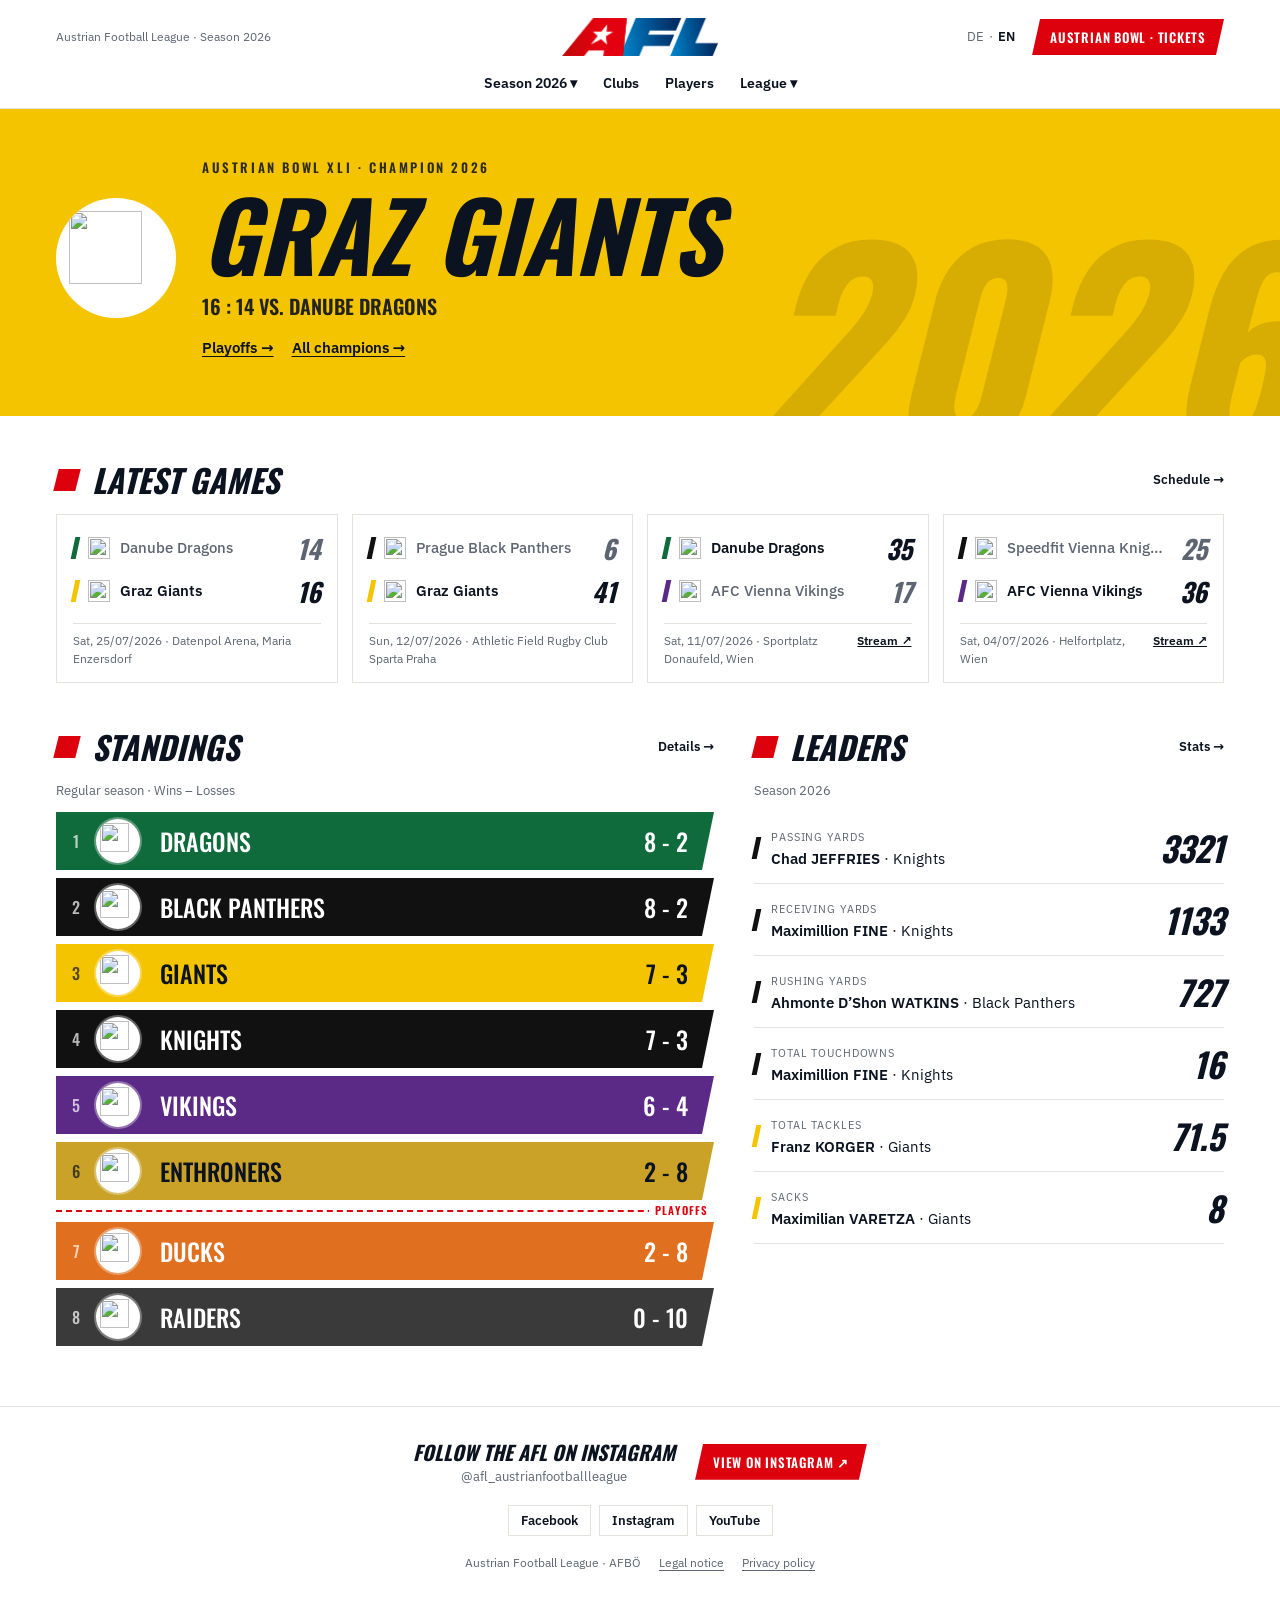
==== commit 09fa2edd: "Merge remote-tracking branch 'origin/claude/sweet-cori-vzkx3h' into claude/upbeat-knuth-o6y89q # Con" ====
--- a/index.html
+++ b/index.html
@@ -6,897 +6,678 @@
 <title>Austrian Football League</title>
 <link rel="stylesheet" href="fonts/fonts.css">
 <style>
+  /* Design: Stil „Editorial“ (hell) aus dem V1-Prototyp (poky06/AFL-Homepage-Final, prototypes/v1) */
   :root {
-    --bg: #071427;
-    --bg-raised: #0c1f3b;
-    --bg-card: #102a4d;
-    --line: #1b3b63;
-    --line-strong: #29527f;
-    --chalk: #f5f7fa;
-    --chalk-dim: #9fb4cf;
-    --turf: #002e67;
-    --turf-bright: #1c86d1;
-    --flag: #dd010e;
-    --gold: #f04c56;
-    --radius: 3px;
-    --shadow: 0 10px 30px rgba(0,0,0,.45);
-    box-sizing: border-box;
-    padding-top: env(safe-area-inset-top, 0px);
-    padding-bottom: env(safe-area-inset-bottom, 0px);
-  }
-  @media (prefers-color-scheme: dark) {
-    :root:not([data-theme="light"]) {
-      --bg: #071427; --bg-raised: #0c1f3b; --bg-card: #102a4d;
-      --line: #1b3b63; --line-strong: #29527f; --chalk: #f5f7fa; --chalk-dim: #9fb4cf;
-    }
-  }
-  :root[data-theme="light"] {
-    --bg: #f4f6fa; --bg-raised: #ffffff; --bg-card: #ffffff;
-    --line: #d8dee8; --line-strong: #b7c2d2; --chalk: #071427; --chalk-dim: #55647a;
-  }
-  html { scroll-padding-top: env(safe-area-inset-top, 0px); height: 100%; }
+    --bg: #ffffff; --soft: #f5f5f2; --fg: #0b1320; --dim: #5d6572; --line: #e3e3de;
+    --red: #dd010e; --red-light: #ff6b73; --navy: #002e67; --navy2: #071427; --navy-dim: #9fb4cf;
+    color-scheme: light;
+  }
   * { box-sizing: border-box; }
+  html { -webkit-text-size-adjust: 100%; scroll-padding-top: 16px; }
   body {
-    margin: 0; min-height: 100%; background: var(--bg); color: var(--chalk);
-    font-family: 'IBM Plex Sans', system-ui, sans-serif; font-size: 15px; line-height: 1.55;
-    -webkit-font-smoothing: antialiased;
-  }
-  .display { font-family: 'Oswald', system-ui, sans-serif; text-transform: uppercase; letter-spacing: .02em; }
-
-  /* yard-line divider — thin rule with tick marks, referencing an actual field marking */
-  .yardline {
-    position: relative; height: 1px; background: var(--line); margin: 0;
-  }
-  .yardline::before {
-    content: ""; position: absolute; inset: 0; background-image:
-      repeating-linear-gradient(90deg, var(--line-strong) 0 1px, transparent 1px 40px);
-    opacity: .6;
-  }
-
-  header.top {
-    position: sticky; top: 0; z-index: 20; background: var(--bg); border-bottom: 1px solid var(--line);
-    padding-top: env(safe-area-inset-top, 0px);
-  }
-  .top-inner {
-    max-width: 1180px; margin: 0 auto; padding: 18px 24px; display: flex; align-items: center; gap: 28px;
-  }
-  .brand { display: flex; align-items: center; gap: 12px; flex-shrink: 0; }
-  .brand .mark { height: 26px; width: auto; display: block; }
-  .brand .name { font-size: 20px; font-weight: 700; }
-  .brand .sub { font-size: 12px; color: var(--chalk-dim); font-family: 'IBM Plex Sans'; text-transform: none; letter-spacing: 0; }
-
-  nav.tabs { display: flex; gap: 4px; margin-left: auto; align-items: center; }
-  nav.tabs button, nav.tabs a {
-    background: none; border: none; color: var(--chalk-dim); font-family: 'Oswald', sans-serif;
-    text-transform: uppercase; letter-spacing: .04em; font-size: 14px; padding: 8px 14px; cursor: pointer;
-    border-bottom: 2px solid transparent; transition: color .15s, border-color .15s;
-    text-decoration: none; display: inline-flex; align-items: center;
-  }
-  nav.tabs button:hover, nav.tabs a:hover { color: var(--chalk); }
-  nav.tabs button.active { color: var(--chalk); border-bottom-color: var(--flag); }
-
-  /* Team-Logo-Leiste */
-  .team-strip { background: var(--bg-raised); border-bottom: 1px solid var(--line); overflow-x: auto; }
-  .team-strip-inner {
-    max-width: 1180px; margin: 0 auto; padding: 10px 24px; display: flex; gap: 16px; align-items: center;
-  }
-  .team-badge {
-    width: 32px; height: 32px; border-radius: 50%; flex-shrink: 0; cursor: pointer; border: none;
-    display: flex; align-items: center; justify-content: center;
-    font-size: 15px; line-height: 1;
-    transition: transform .15s, box-shadow .15s;
-  }
-  .team-badge:hover { transform: translateY(-2px); box-shadow: 0 3px 10px rgba(0,0,0,.35); }
-  .team-badge:focus-visible { outline: 2px solid var(--turf-bright); outline-offset: 2px; }
-
-  /* Dropdowns (Saison, Stats) */
-  .nav-dropdown { position: relative; }
-  .dd-toggle { display: inline-flex; align-items: center; gap: 4px; }
-  .caret { font-size: 9px; transition: transform .15s; }
-  .nav-dropdown.open .dd-toggle { color: var(--chalk); border-bottom-color: var(--flag); }
-  .nav-dropdown.active-parent .dd-toggle { color: var(--chalk); border-bottom-color: var(--flag); }
-  .nav-dropdown.open .caret { transform: rotate(180deg); }
-  .dropdown-menu {
-    position: absolute; top: calc(100% + 6px); left: 0; min-width: 170px; padding: 6px;
-    background: var(--bg-card); border: 1px solid var(--line-strong); border-radius: var(--radius);
-    box-shadow: var(--shadow); flex-direction: column; display: none; z-index: 30;
-  }
-  .nav-dropdown.open .dropdown-menu { display: flex; }
-  .dropdown-menu button {
-    text-transform: none; font-family: 'IBM Plex Sans', sans-serif; font-size: 13.5px; letter-spacing: 0;
-    padding: 9px 10px; border-bottom: none; border-radius: 2px; text-align: left; color: var(--chalk-dim);
-  }
-  .dropdown-menu button:hover { background: var(--bg-raised); color: var(--chalk); }
-  .dropdown-menu button.active { color: var(--turf-bright); }
-
-  main { max-width: 1180px; margin: 0 auto; padding: 12px 24px 80px; }
-
-  .hero { padding: 46px 0 28px; }
-  .hero h1 { font-size: clamp(30px, 4.5vw, 46px); margin: 0 0 10px; line-height: 1.05; max-width: 16ch; }
-  .hero p { color: var(--chalk-dim); max-width: 56ch; margin: 0; font-size: 16px; }
-
-  .demo-note {
-    margin-top: 20px; display: inline-flex; gap: 10px; align-items: flex-start; padding: 12px 16px;
-    background: var(--bg-raised); border: 1px solid var(--line); border-radius: var(--radius); font-size: 13.5px; color: var(--chalk-dim);
-  }
-  .demo-note strong { color: var(--gold); font-weight: 600; }
-
-  .toolbar {
-    display: flex; flex-wrap: wrap; gap: 10px; padding: 22px 0 18px; align-items: center;
-  }
-  .toolbar input[type="search"] {
-    flex: 1 1 220px; background: var(--bg-raised); border: 1px solid var(--line); color: var(--chalk);
-    padding: 10px 14px; border-radius: var(--radius); font-size: 14px; font-family: inherit;
-  }
-  .toolbar input[type="search"]::placeholder { color: var(--chalk-dim); }
-  .toolbar select {
-    background: var(--bg-raised); border: 1px solid var(--line); color: var(--chalk);
-    padding: 10px 12px; border-radius: var(--radius); font-size: 14px; font-family: inherit; cursor: pointer;
-  }
-  .result-count { font-size: 13px; color: var(--chalk-dim); margin: 0 0 14px; }
-
-  .grid { display: grid; grid-template-columns: repeat(auto-fill, minmax(230px, 1fr)); gap: 14px; }
-
-  .card {
-    background: var(--bg-card); border: 1px solid var(--line); border-radius: var(--radius);
-    padding: 16px; cursor: pointer; transition: border-color .15s, transform .15s;
-  }
-  .card:hover { border-color: var(--line-strong); }
-  .card:focus-visible, button:focus-visible, nav.tabs button:focus-visible { outline: 2px solid var(--turf-bright); outline-offset: 2px; }
-
-  .card-top { display: flex; gap: 12px; align-items: center; margin-bottom: 12px; }
-  .avatar {
-    width: 46px; height: 46px; border-radius: 50%; flex-shrink: 0;
-    background: var(--bg-raised); border: 1px solid var(--line-strong);
-    display: flex; align-items: center; justify-content: center;
-    font-family: 'Oswald', sans-serif; font-size: 15px; color: var(--chalk-dim);
-  }
-  .card-name { font-weight: 600; font-size: 15px; }
-  .card-team { font-size: 12.5px; color: var(--chalk-dim); }
-
-  .card-meta { display: flex; flex-wrap: wrap; gap: 6px 10px; font-size: 12.5px; color: var(--chalk-dim); }
-  .badge {
-    display: inline-block; padding: 2px 8px; border-radius: 20px; font-size: 11px;
-    border: 1px solid var(--line-strong); font-family: 'Oswald', sans-serif; letter-spacing: .03em;
-  }
-  .badge.pos { color: var(--turf-bright); border-color: var(--turf); }
-  .badge.lic { color: var(--gold); border-color: var(--gold); }
-
-  .empty { padding: 60px 0; text-align: center; color: var(--chalk-dim); }
-
-  /* Spieler-Liste */
-  .list { border: 1px solid var(--line); border-radius: var(--radius); overflow: hidden; }
-  .list-row {
-    display: grid; grid-template-columns: 34px 34px 2fr 1.3fr 90px 1fr 1fr 1fr; gap: 14px; align-items: center;
-    padding: 10px 16px; border-top: 1px solid var(--line); cursor: pointer; background: var(--bg-card);
-    transition: background .12s;
-  }
-  .list-row:first-child { border-top: none; }
-  .list-row:hover { background: var(--bg-raised); }
-  .list-row.head {
-    background: var(--bg-raised); cursor: default; font-family: 'Oswald', sans-serif; text-transform: uppercase;
-    font-size: 11px; letter-spacing: .04em; color: var(--chalk-dim); padding: 10px 16px;
-  }
-  .list-row.head:hover { background: var(--bg-raised); }
-  .list-row.head span[data-key] { cursor: pointer; user-select: none; display: flex; align-items: center; gap: 4px; }
-  .list-row.head span[data-key]:hover { color: var(--chalk); }
-  .list-row.head span[data-key].sorted { color: var(--turf-bright); }
-  .list-row.head span[data-key] .arrow { font-size: 9px; opacity: 0; }
-  .list-row.head span[data-key].sorted .arrow { opacity: 1; }
-  .list-row .avatar { width: 34px; height: 34px; font-size: 12px; }
-  .list-num { font-family: 'Oswald', sans-serif; font-size: 13px; color: var(--chalk-dim); text-align: center; }
-  .list-name { font-weight: 600; font-size: 14.5px; }
-  .list-cell { font-size: 13.5px; color: var(--chalk-dim); }
-  .list-cell.strong { color: var(--chalk); }
-  /* Abstand Name → Pos. auf die Hälfte reduziert (14px → 7px) */
-  .list-row:not(.no-team):not(.coach) > :nth-child(4) { margin-left: -7px; }
-  .list-row:not(.no-team):not(.coach) > :nth-child(5) { margin-left: -7px; }
-  .list-row.no-team > :nth-child(4) { margin-left: -7px; }
-  @media (max-width: 760px) {
-    .list-row { grid-template-columns: 26px 34px 1.3fr 1fr; }
-    .list-row > :nth-child(4), .list-row > :nth-child(6), .list-row > :nth-child(7), .list-row > :nth-child(8) { display: none; }
-  }
-
-  /* Teams */
-  .team-header { padding: 20px 0 4px; }
-  .team-header h2 { margin: 0 0 4px; font-size: 24px; }
-  .team-header .loc { color: var(--chalk-dim); font-size: 13.5px; }
-  .list-row.no-team {
-    grid-template-columns: 34px 34px 2fr 90px 1fr 1fr 1fr;
-  }
-  @media (max-width: 760px) {
-    .list-row.no-team { grid-template-columns: 26px 34px 1.6fr 1fr; }
-    .list-row.no-team > :nth-child(5), .list-row.no-team > :nth-child(6), .list-row.no-team > :nth-child(7) { display: none; }
-  }
-
-  .subheading {
-    font-family: 'Oswald', sans-serif; text-transform: uppercase; letter-spacing: .03em;
-    font-size: 15px; color: var(--chalk-dim); margin: 32px 0 10px;
-  }
-  .list-row.coach-head, .list-row.coach {
-    display: grid; grid-template-columns: 34px 2fr 1.3fr 1fr 1fr 1fr; gap: 14px; align-items: center;
-    padding: 10px 16px;
-  }
-  .list-row.coach-head {
-    background: var(--bg-raised); font-family: 'Oswald', sans-serif; text-transform: uppercase;
-    font-size: 11px; letter-spacing: .04em; color: var(--chalk-dim);
-  }
-  .list-row.coach { border-top: 1px solid var(--line); cursor: pointer; background: var(--bg-card); transition: background .12s; }
-  .list-row.coach:first-child { border-top: none; }
-  .list-row.coach:hover { background: var(--bg-raised); }
-  @media (max-width: 760px) {
-    .list-row.coach-head, .list-row.coach { grid-template-columns: 34px 1.6fr 1.2fr; }
-    .list-row.coach-head > :nth-child(4), .list-row.coach-head > :nth-child(5), .list-row.coach-head > :nth-child(6),
-    .list-row.coach > :nth-child(4), .list-row.coach > :nth-child(5), .list-row.coach > :nth-child(6) { display: none; }
-  }
-
-  /* Wettbewerbe */
-  .tbl-wrap { overflow-x: auto; margin-top: 18px; max-width: 980px; }
-  .standings { width: 100%; min-width: 640px; border-collapse: collapse; font-size: 15px; border: 1px solid var(--line); }
-  .standings th, .standings td { text-align: left; padding: 13px 14px; border: 1px solid var(--line); white-space: nowrap; }
-  .standings thead th {
-    background: var(--flag); color: #fff; font-family: 'Oswald', sans-serif; text-transform: uppercase;
-    font-size: 13px; letter-spacing: .04em; font-weight: 500; border-color: rgba(255,255,255,.18);
-  }
-  .standings td { background: var(--bg-card); font-variant-numeric: tabular-nums; }
-  .standings td.team { font-weight: 600; }
-  .standings td.team .tl { display: inline-flex; align-items: center; gap: 10px; cursor: pointer; }
-  .standings td.team .tl:hover { color: var(--turf-bright); }
-  .standings td.team img { width: 24px; height: 24px; object-fit: contain; background: #fff; border-radius: 50%; padding: 2px; }
-  .standings td.team .dot { width: 12px; height: 12px; border-radius: 50%; display: inline-block; }
-  .standings td.rank { color: var(--chalk-dim); width: 44px; }
-  .standings tr:hover td { background: var(--bg-raised); }
-  .st-more {
-    margin-top: 16px; background: none; border: 1px solid var(--line-strong); color: var(--chalk);
-    padding: 9px 16px; border-radius: var(--radius); cursor: pointer; font-family: 'Oswald', sans-serif;
-    text-transform: uppercase; letter-spacing: .04em; font-size: 13px;
-  }
-  .st-more:hover { border-color: var(--flag); }
-  #brand-home { cursor: pointer; }
-  .champ-tbl td { white-space: normal; vertical-align: top; }
-  .champ-tbl td.season { font-weight: 600; white-space: nowrap; }
-  .champ-tbl td.champ { font-weight: 700; white-space: nowrap; }
-  .champ-tbl td.champ .cnt { font-weight: 400; color: var(--chalk-dim); margin-left: 4px; }
-  .champ-tbl .bowl { color: var(--chalk-dim); font-size: 13px; }
-  .champ-tbl .note { display: block; color: var(--chalk-dim); font-size: 12.5px; margin-top: 3px; }
-  .champ-tbl s { color: var(--chalk-dim); }
-  .champ-foot { margin-top: 14px; }
-  .mvp-tbl td { white-space: normal; vertical-align: top; min-width: 150px; }
-  .mvp-tbl td.season { font-weight: 700; min-width: 0; white-space: nowrap; }
-  .mvp-tbl .pn { display: block; font-weight: 600; }
-  .mvp-tbl .pt { display: block; color: var(--chalk-dim); font-size: 12.5px; margin-top: 2px; }
-  .mvp-tbl .plink { color: var(--turf-bright); cursor: pointer; text-decoration: underline; text-underline-offset: 3px; background: none; border: none; padding: 0; font: inherit; font-weight: 600; text-align: left; }
-  .mvp-tbl .plink:hover { color: var(--chalk); }
-  .mvp-tbl .none { color: var(--chalk-dim); }
-  .st-title.wide { max-width: 980px; }
-  .cat-tabs { display: flex; flex-wrap: wrap; gap: 8px; margin-top: 18px; }
-  .cat-tabs button {
-    background: var(--bg-raised); border: 1px solid var(--line); color: var(--chalk-dim); cursor: pointer;
-    padding: 8px 16px; border-radius: 20px; font-family: 'Oswald', sans-serif; text-transform: uppercase;
-    letter-spacing: .04em; font-size: 13px;
-  }
-  .cat-tabs button:hover { color: var(--chalk); border-color: var(--line-strong); }
-  .cat-tabs button.active { background: var(--flag); border-color: var(--flag); color: #fff; }
-  .stats-tbl thead th[data-col] { cursor: pointer; user-select: none; }
-  .stats-tbl thead th[data-col]:hover { background: #b8000c; }
-  .stats-tbl thead th.sorted::after { content: " ▼"; font-size: 9px; }
-  .stats-tbl thead th.sorted.asc::after { content: " ▲"; }
-  .stats-tbl td.team .tl.nolink { cursor: default; }
-  .stats-tbl td.team .tl.nolink:hover { color: inherit; }
-  .detail-stats { margin-top: 18px; }
-  .detail-stats h4 { margin: 14px 0 6px; font-family: 'Oswald', sans-serif; text-transform: uppercase; font-size: 13px; letter-spacing: .04em; color: var(--chalk-dim); font-weight: 500; }
-  .detail-stats .ds-wrap { overflow-x: auto; }
-  .detail-stats table { border-collapse: collapse; font-size: 13px; font-variant-numeric: tabular-nums; }
-  .detail-stats th, .detail-stats td { padding: 5px 9px; border: 1px solid var(--line); text-align: center; white-space: nowrap; }
-  .detail-stats th { color: var(--chalk-dim); font-weight: 500; font-size: 11px; }
-  .detail { max-width: 560px; }
-  .detail-stats td.season, .detail-stats th.season { text-align: left; font-weight: 600; color: var(--chalk); }
-  .detail-stats td.season, .detail-stats th.season { position: sticky; left: 0; z-index: 1; background: var(--bg-card); }
-  .detail-stats tr.total td { font-weight: 700; border-top: 2px solid var(--line-strong); background: var(--bg-raised); }
-  /* Saisonauswahl und Archiv (2004–2013 AFBÖ/StatCrew, 2014–2025 Hockeydata) */
-  .toolbar select.season-select { font-family: 'Oswald', sans-serif; letter-spacing: .03em; font-size: 15px; }
-  .stats-tbl thead th.calc, .detail-stats th.calc, .stats-tbl .tl .nm.calc, .detail-stats td.season.calc { text-decoration: underline dotted; text-underline-offset: 3px; }
-  .season-src { font-size: 12.5px; color: var(--chalk-dim); margin: 0 0 12px; }
-  .detail-stats td.season .tm { font-weight: 400; color: var(--chalk-dim); margin-left: 6px; font-size: 11px; }
-  .detail .arch-note { font-size: 12.5px; color: var(--chalk-dim); margin: 0 0 6px; }
-  #detail-content { max-width: 640px; }
-  .stats-tbl .tl .yrs { color: var(--chalk-dim); font-size: 11.5px; font-weight: 400; margin-left: 8px; white-space: nowrap; }
-  .stats-tbl .tl .dot.arch { display: inline-block; width: 18px; height: 18px; border-radius: 50%; background: var(--line-strong); vertical-align: middle; }
-  #panel-competitions .st-title { max-width: 980px; }
-
+    margin: 0; background: var(--bg); color: var(--fg); overflow-x: hidden;
+    font: 15px/1.5 'IBM Plex Sans', system-ui, sans-serif; -webkit-font-smoothing: antialiased;
+  }
+  a { color: inherit; }
+  button, select, input { -webkit-tap-highlight-color: transparent; }
+  h1, h2, h3 { font-family: 'Oswald', system-ui, sans-serif; font-style: italic; text-transform: uppercase; line-height: 1; margin: 0; font-weight: 700; }
+  .num, .tbl, .facts b { font-variant-numeric: tabular-nums; }
+  .wrap { max-width: 1200px; margin: 0 auto; padding: 0 16px; }
+  .scroll { overflow-x: auto; -webkit-overflow-scrolling: touch; }
+  table { border-collapse: collapse; width: 100%; }
+  :focus-visible { outline: 2px solid var(--red); outline-offset: 2px; }
+  .linkbtn { all: unset; cursor: pointer; font-weight: 600; font-size: 13px; }
+  .linkbtn:hover { color: var(--red); }
+
+  /* ---------- Kopf ---------- */
+  header.site { border-bottom: 1px solid var(--line); background: var(--bg); position: relative; z-index: 30; }
+  .top { display: flex; align-items: center; justify-content: space-between; gap: 12px; padding: 18px 16px 8px; max-width: 1200px; margin: 0 auto; }
+  .top .meta { font-size: 12px; color: var(--dim); flex: 1; }
+  .top .logo-link { display: block; cursor: pointer; flex: none; }
+  .top .logo { height: 38px; width: auto; display: block; }
+  .top .right { flex: 1; display: flex; gap: 14px; align-items: center; justify-content: flex-end; font-size: 13px; }
+  .lang { display: flex; align-items: center; gap: 2px; color: var(--dim); }
+  .lang button { background: none; border: 0; padding: 4px 3px; font: inherit; color: var(--dim); cursor: pointer; }
+  .lang button.active { color: var(--fg); font-weight: 700; }
+  .cta {
+    display: inline-block; background: var(--red); color: #fff; padding: 8px 18px; border: 0; cursor: pointer;
+    font: 600 13px 'Oswald', sans-serif; text-transform: uppercase; letter-spacing: .06em; text-decoration: none; white-space: nowrap;
+    clip-path: polygon(8px 0, 100% 0, calc(100% - 8px) 100%, 0 100%);
+  }
+  .cta:hover { filter: brightness(1.08); }
+  .cta .short { display: none; }
+  .burger { display: none; }
+  nav.main { display: flex; justify-content: center; gap: 2px; padding: 4px 16px 10px; flex-wrap: wrap; }
+  nav.main .it { position: relative; }
+  nav.main .it > button, nav.main .it > a {
+    display: block; background: none; border: 0; cursor: pointer; text-decoration: none; color: var(--fg);
+    font: 600 14px 'IBM Plex Sans', sans-serif; padding: 6px 12px;
+  }
+  nav.main .it.on > button, nav.main .it > button:hover { color: var(--red); }
+  nav.main .dd {
+    display: none; position: absolute; top: 100%; left: 50%; transform: translateX(-50%); background: var(--bg);
+    border: 1px solid var(--line); box-shadow: 0 10px 30px #0b132022; min-width: 200px; padding: 6px 0; z-index: 40;
+  }
+  nav.main .dd button, nav.main .dd a {
+    display: block; width: 100%; text-align: left; background: none; border: 0; cursor: pointer; text-decoration: none;
+    color: var(--fg); padding: 7px 16px; font: 400 14px 'IBM Plex Sans', sans-serif;
+  }
+  nav.main .dd button:hover, nav.main .dd a:hover { background: var(--soft); color: var(--red); }
+  nav.main .dd button.active { color: var(--red); font-weight: 600; }
+  @media (hover: hover) { nav.main .it:hover .dd { display: block; } }
+  nav.main .it:focus-within .dd, nav.main .it.open .dd { display: block; }
+  .backbar { padding-top: 14px; }
+  .backbar button { all: unset; cursor: pointer; font-weight: 600; font-size: 14px; }
+  .backbar button:hover { color: var(--red); }
+
+  /* ---------- Abschnitte ---------- */
+  main { min-height: 50vh; }
   section.panel { display: none; }
   section.panel.active { display: block; }
-
-  /* Modal */
-  .overlay {
-    position: fixed; inset: 0; background: rgba(8,10,11,.7); display: none; align-items: flex-start;
-    justify-content: center; z-index: 50; padding: 60px 20px; overflow-y: auto;
-  }
-  .overlay.open { display: flex; }
-  .detail {
-    background: var(--bg-card); border: 1px solid var(--line-strong); border-radius: var(--radius);
-    max-width: 460px; width: 100%; padding: 26px; box-shadow: var(--shadow);
-  }
-  .detail-top { display: flex; gap: 16px; align-items: center; margin-bottom: 18px; }
-  .detail-top .avatar { width: 64px; height: 64px; font-size: 20px; }
-  .detail-top h2 { margin: 0 0 4px; font-size: 22px; }
-  .detail-top .role { color: var(--chalk-dim); font-size: 13.5px; }
-  .detail dl { display: grid; grid-template-columns: auto 1fr; gap: 9px 16px; margin: 0; font-size: 14px; }
-  .detail dt { color: var(--chalk-dim); font-size: 12px; text-transform: uppercase; font-family: 'Oswald', sans-serif; letter-spacing: .04em; align-self: center; }
-  .detail dd { margin: 0; }
-  .detail-close { margin-top: 20px; background: none; border: 1px solid var(--line-strong); color: var(--chalk);
-    padding: 8px 16px; border-radius: var(--radius); cursor: pointer; font-family: 'Oswald', sans-serif; letter-spacing: .03em; }
-  .detail-close:hover { border-color: var(--flag); }
-
-  footer { border-top: 1px solid var(--line); padding: 22px 24px calc(22px + env(safe-area-inset-bottom, 0px)); text-align: center; color: var(--chalk-dim); font-size: 12.5px; }
-
-  @media (max-width: 640px) {
-    .top-inner { flex-wrap: wrap; gap: 10px 16px; }
-    nav.tabs { margin-left: 0; width: 100%; justify-content: space-between; }
-    nav.tabs button { padding: 8px 6px; font-size: 12.5px; }
-  }
-
-  .avatar img { width: 100%; height: 100%; border-radius: 50%; object-fit: cover; display: block; }
-  .avatar { overflow: hidden; }
-  .team-badge.logo { background: #fff; padding: 3px; }
-  .team-badge.logo img { width: 100%; height: 100%; object-fit: contain; display: block; }
-
-  /* Tabelle im Balken-Design */
-  .st-title { max-width: 640px; margin-top: 28px; border-bottom: 3px solid var(--flag); }
-  .st-title span {
-    display: inline-block; background: var(--flag); color: #fff; padding: 9px 22px;
-    font-family: 'Oswald', sans-serif; text-transform: uppercase; letter-spacing: .04em; font-size: 17px;
-  }
-  .st-sub { margin: 10px 0 0; }
-  .st-list { display: flex; flex-direction: column; gap: 10px; margin-top: 18px; max-width: 640px; }
-  .st-row {
-    position: relative; display: grid; grid-template-columns: 112px 1fr 110px; align-items: center;
-    height: 62px; background: var(--c); color: var(--fg); overflow: hidden; cursor: pointer;
-    font-family: 'Oswald', sans-serif; text-transform: uppercase; transition: filter .15s, transform .15s;
-    box-shadow: inset 0 0 0 1px rgba(255,255,255,.10);
-  }
-  .st-row:hover { filter: brightness(1.1); transform: translateX(3px); }
-  .st-row:focus-visible { outline: 2px solid var(--turf-bright); outline-offset: 2px; }
-  .st-logo { position: relative; height: 100%; display: flex; align-items: center; justify-content: center; padding: 0 10px; overflow: hidden; }
-  .st-logo img { display: block; height: 46px; width: auto; max-width: 84px; object-fit: contain; }
-  .st-logo .ico { display: block; font-size: 30px; line-height: 62px; }
-  .st-name { font-size: 26px; font-weight: 500; letter-spacing: .03em; white-space: nowrap; overflow: hidden; text-overflow: ellipsis; }
-  .st-rec { font-size: 26px; font-weight: 500; font-variant-numeric: tabular-nums; white-space: nowrap; }
-  @media (max-width: 560px) {
-    .st-row { grid-template-columns: 78px 1fr 84px; height: 52px; }
-    .st-logo .ico { line-height: 52px; font-size: 24px; }
-    .st-logo { padding: 0 6px; }
-    .st-logo img { height: 36px; max-width: 58px; }
-    .st-name, .st-rec { font-size: 20px; }
-  }
-
-  /* ---------- Smartphone-Anpassungen (iPhone Safari / Chrome) ---------- */
-  html { -webkit-text-size-adjust: 100%; }
-  body { overflow-x: hidden; }
-  button, select, input, .st-row, .list-row { -webkit-tap-highlight-color: transparent; }
-  /* Hover-Effekte nur auf Geräten mit Maus – verhindert "klebende" Effekte nach dem Antippen */
-  @media (hover: none) {
-    .st-row:hover { filter: none; transform: none; }
-    .list-row:hover { background: var(--bg-card); }
-    .standings tr:hover td { background: var(--bg-card); }
-  }
-  /* Letztes Menü rechtsbündig öffnen, damit es nicht aus dem Bildschirm ragt */
-  .nav-dropdown:last-child .dropdown-menu { left: auto; right: 0; }
-  @media (max-width: 640px) {
-    .brand { min-width: 0; flex: 1 1 auto; }
-    .brand .name { font-size: 15px; line-height: 1.15; }
-    .brand .sub { display: none; }
-    .brand > div { min-width: 0; }
-    .top-inner { padding: 12px 16px; }
-    main { padding: 0 16px 60px; }
-    .team-strip-inner { padding: 8px 16px; }
-    .hero { padding: 28px 0 18px; }
-    .hero h1 { font-size: 26px; }
-    .hero p { font-size: 15px; }
-    nav.tabs .dropdown-menu { min-width: 190px; }
-    .nav-dropdown:not(:first-child):not(:last-child) .dropdown-menu { left: 50%; transform: translateX(-50%); }
-    nav.tabs .dropdown-menu button, nav.tabs .dropdown-menu a { padding: 12px 12px; font-size: 15px; }
-    /* iOS zoomt bei Eingabefeldern unter 16px automatisch hinein */
-    input, select, textarea { font-size: 16px !important; }
-    .toolbar select { flex: 1 1 140px; }
-    /* Spalten in Listen zuverlässig ausblenden (auch Kopfzeilen) */
-    .list-row:not(.no-team):not(.coach):not(.coach-head) > :nth-child(4),
-    .list-row:not(.no-team):not(.coach):not(.coach-head) > :nth-child(6),
-    .list-row:not(.no-team):not(.coach):not(.coach-head) > :nth-child(7),
-    .list-row:not(.no-team):not(.coach):not(.coach-head) > :nth-child(8),
-    .list-row.no-team > :nth-child(5), .list-row.no-team > :nth-child(6), .list-row.no-team > :nth-child(7),
-    .list-row.coach > :nth-child(4), .list-row.coach > :nth-child(5), .list-row.coach > :nth-child(6),
-    .list-row.coach-head > :nth-child(4), .list-row.coach-head > :nth-child(5), .list-row.coach-head > :nth-child(6) { display: none !important; }
-    .list-row:not(.no-team):not(.coach):not(.coach-head) > :nth-child(5),
-    .list-row.no-team > :nth-child(4) { margin-left: 0; }
-    .list-row { padding: 10px 12px; gap: 10px; }
-    .list-name { font-size: 14px; }
-    /* Statistik-Tabellen: Platz und Name bleiben beim seitlichen Wischen stehen */
-    .standings { font-size: 14px; }
-    .standings th, .standings td { padding: 10px 10px; }
-    .standings th:first-child, .standings td.rank { position: sticky; left: 0; z-index: 2; width: 34px; min-width: 34px; }
-    .standings th:nth-child(2), .standings td.team { position: sticky; left: 34px; z-index: 2; }
-    .standings td.rank, .standings td.team { background: var(--bg-card); }
-    .standings td.team { max-width: 170px; overflow: hidden; text-overflow: ellipsis; box-shadow: 4px 0 6px -4px rgba(0,0,0,.5); }
-    .standings td.team .tl { white-space: nowrap; }
-    .stats-tbl .tl .nmw { display: inline-flex; flex-direction: column; line-height: 1.2; min-width: 0; }
-    .stats-tbl .tl .nmw .yrs { margin-left: 0; font-size: 10.5px; }
-    .cat-tabs { flex-wrap: nowrap; overflow-x: auto; padding-bottom: 4px; -webkit-overflow-scrolling: touch; }
-    .cat-tabs button { flex-shrink: 0; }
-    .overlay { padding: 20px 12px; }
-    .detail { padding: 20px; }
-    .st-title span { font-size: 15px; padding: 8px 16px; }
-  }
-
-  /* ================= Erweiterungen: Menü, Startseite, Teams, Spielplan, Playoffs ================= */
-  .top-inner { position: relative; }
-  .menu-toggle {
-    display: none; margin-left: auto; background: none; border: 1px solid var(--line-strong); color: var(--chalk);
-    font-size: 20px; line-height: 1; padding: 8px 12px; border-radius: var(--radius); cursor: pointer;
-  }
-
-  /* Banner Austrian Bowl */
-  .bowl-banner { margin: 22px 0 8px; }
-  .bb-inner {
-    position: relative; overflow: hidden; border-radius: var(--radius); padding: 26px 24px 22px; color: #fff;
-    background: linear-gradient(115deg, #b0000b 0%, #dd010e 34%, #0c1f3b 34.2%, #002e67 70%, #0069ab 100%);
-    box-shadow: var(--shadow);
-  }
-  .bb-inner::after {
-    content: ""; position: absolute; inset: 0; pointer-events: none;
-    background-image: repeating-linear-gradient(90deg, rgba(255,255,255,.07) 0 1px, transparent 1px 60px);
-  }
-  .bb-kicker { font-family: 'Oswald', sans-serif; text-transform: uppercase; letter-spacing: .06em; font-size: 14px; text-align: center; opacity: .95; }
-  .bb-match { display: grid; grid-template-columns: 1fr auto 1fr; align-items: center; gap: 18px; margin: 16px 0 12px; }
-  .bb-team { display: flex; flex-direction: column; align-items: center; gap: 10px; font-family: 'Oswald', sans-serif; text-transform: uppercase; font-size: 20px; text-align: center; opacity: .8; }
-  .bb-team.win { opacity: 1; }
-  .bb-team img { width: 110px; height: 110px; object-fit: contain; background: #fff; border-radius: 50%; padding: 8px; }
-  .bb-dot { width: 96px; height: 96px; border-radius: 50%; border: 4px solid rgba(255,255,255,.8); }
-  .bb-score { font-family: 'Oswald', sans-serif; font-size: 64px; font-weight: 700; line-height: 1; display: flex; gap: 8px; }
-  .bb-score span { opacity: .6; }
-  .bb-champ { text-align: center; font-family: 'Oswald', sans-serif; font-size: 16px; letter-spacing: .03em; }
-
-  /* Startseite zweispaltig */
-  .home-grid { display: grid; grid-template-columns: minmax(0, 640px) minmax(0, 1fr); gap: 36px; align-items: start; }
-  .home-grid .st-title { max-width: none; }
-  .leaders { display: grid; grid-template-columns: repeat(auto-fill, minmax(210px, 1fr)); gap: 14px; margin-top: 18px; }
-  #club-tab-roster .team-header h2 { display: none; }
-  .lb { background: var(--bg-card); border: 1px solid var(--line); border-radius: var(--radius); overflow: hidden; }
-  .lb-title { font-family: 'Oswald', sans-serif; text-transform: uppercase; letter-spacing: .04em; font-size: 13px; padding: 10px 14px; background: var(--bg-raised); color: var(--chalk-dim); }
-  .lb-top {
-    display: grid; grid-template-columns: 48px minmax(0, 1fr); grid-template-areas: "p w" "p v";
-    column-gap: 12px; row-gap: 2px; align-items: center; padding: 14px; border-left: 4px solid var(--c);
-  }
-  .lb-top.click, .lb-list li.click { cursor: pointer; }
-  .lb-top.click:hover .lb-name, .lb-list li.click:hover .lb-n { color: var(--turf-bright); }
-  .lb-photo { grid-area: p; align-self: start; width: 48px; height: 48px; border-radius: 50%; overflow: hidden; background: var(--bg-raised); display: flex; align-items: center; justify-content: center; font-family: 'Oswald', sans-serif; color: var(--chalk-dim); }
-  .lb-photo img { width: 100%; height: 100%; object-fit: cover; }
-  .lb-who { grid-area: w; min-width: 0; }
-  .lb-name { font-weight: 700; font-size: 15px; line-height: 1.25; overflow: hidden; display: -webkit-box; -webkit-line-clamp: 3; -webkit-box-orient: vertical; overflow-wrap: break-word; hyphens: auto; }
-  .lb-team { color: var(--chalk-dim); font-size: 12.5px; white-space: nowrap; overflow: hidden; text-overflow: ellipsis; }
-  .lb-val { grid-area: v; justify-self: end; font-family: 'Oswald', sans-serif; font-size: 30px; line-height: 1.1; font-weight: 600; font-variant-numeric: tabular-nums; white-space: nowrap; }
-  .lb-list { list-style: none; margin: 0; padding: 4px 12px 10px; font-size: 13px; color: var(--chalk-dim); }
-  .lb-list li { display: flex; align-items: baseline; gap: 6px; padding: 5px 0; border-top: 1px solid var(--line); }
-  .lb-list li:first-child { border-top: none; }
-  .lb-r { flex-shrink: 0; width: 18px; color: var(--chalk-dim); font-variant-numeric: tabular-nums; }
-  .lb-n { flex: 1; min-width: 0; color: var(--chalk); line-height: 1.3; overflow-wrap: break-word; }
-  .lb-v { flex-shrink: 0; font-variant-numeric: tabular-nums; }
-
-  /* Teams-Übersicht */
-  .club-grid { display: grid; grid-template-columns: repeat(auto-fill, minmax(260px, 1fr)); gap: 18px; margin-top: 20px; }
-  .club-card { background: var(--bg-card); border: 1px solid var(--line); border-radius: var(--radius); overflow: hidden; display: flex; flex-direction: column; }
-  .cc-top { background: var(--c); border: none; height: 150px; display: flex; align-items: center; justify-content: center; cursor: pointer; }
-  .cc-top img { max-height: 118px; max-width: 70%; object-fit: contain; filter: drop-shadow(0 4px 10px rgba(0,0,0,.35)); transition: transform .2s; }
-  .cc-top:hover img { transform: scale(1.05); }
-  .cc-ico { font-size: 56px; }
-  .cc-body { padding: 14px 16px 16px; display: flex; flex-direction: column; gap: 4px; flex: 1; }
-  .cc-name { font-family: 'Oswald', sans-serif; font-size: 20px; text-transform: uppercase; letter-spacing: .02em; }
-  .cc-venue { color: var(--chalk-dim); font-size: 13px; min-height: 18px; }
-  .cc-links, .ch-links { display: flex; flex-wrap: wrap; gap: 6px; margin-top: 10px; }
-  .cc-links button, .cc-links a {
-    background: var(--bg-raised); border: 1px solid var(--line-strong); color: var(--chalk); border-radius: 20px;
-    padding: 6px 12px; font-size: 12.5px; cursor: pointer; text-decoration: none; font-family: inherit;
-  }
-  .cc-links button:hover, .cc-links a:hover { border-color: var(--flag); }
-  .cc-links .cl-web { background: var(--flag); border-color: var(--flag); color: #fff; }
-
-  /* Teamseite */
-  .club-head { margin-top: 22px; }
-  .ch-band { display: flex; align-items: center; gap: 24px; background: var(--c); color: var(--fg); padding: 22px 26px; border-radius: var(--radius); }
-  .ch-logo img { width: 110px; height: 110px; object-fit: contain; filter: drop-shadow(0 4px 10px rgba(0,0,0,.35)); }
-  .ch-text h2 { margin: 0 0 6px; font-family: 'Oswald', sans-serif; text-transform: uppercase; font-size: 32px; letter-spacing: .02em; }
-  .ch-meta { font-size: 14px; opacity: .9; }
-  .ch-web { display: inline-block; margin-top: 12px; color: var(--fg); border: 1px solid currentColor; padding: 6px 14px; border-radius: 20px; text-decoration: none; font-size: 13px; }
-  .club-tabs { display: flex; gap: 4px; border-bottom: 1px solid var(--line); margin: 18px 0 6px; overflow-x: auto; }
-  .club-tabs button {
-    background: none; border: none; border-bottom: 3px solid transparent; color: var(--chalk-dim); padding: 12px 16px; cursor: pointer;
-    font-family: 'Oswald', sans-serif; text-transform: uppercase; letter-spacing: .04em; font-size: 14px; white-space: nowrap;
-  }
-  .club-tabs button.active { color: var(--chalk); border-bottom-color: var(--flag); }
+  .sec { margin: 48px auto; }
+  .sech { display: flex; align-items: center; gap: 14px; margin-bottom: 18px; }
+  .sech::before { content: ''; width: 22px; height: 22px; background: var(--red); transform: skewX(-14deg); flex: none; }
+  .sech h2 { font-size: 32px; }
+  .sech .more, .sech .aside { margin-left: auto; }
+  .sech .aside { color: var(--dim); font-size: 13px; }
+  .kicker { font: 600 13px 'Oswald', sans-serif; letter-spacing: .2em; text-transform: uppercase; color: var(--red); }
+  .ph1 { font-size: clamp(40px, 8vw, 84px); margin: 10px 0 22px; }
+  .intro { color: var(--dim); margin: -10px 0 18px; max-width: 70ch; }
+  .note { color: var(--dim); font-size: 13px; }
+  .note span + span::before { content: " "; }
+  .two { display: grid; grid-template-columns: minmax(0, 1.4fr) minmax(0, 1fr); gap: 40px; }
+  .empty { padding: 40px 0; text-align: center; color: var(--dim); }
+  .ph { color: var(--dim); font-style: italic; }
+  .pill { display: inline-block; font: 600 11px 'Oswald', sans-serif; letter-spacing: .1em; text-transform: uppercase; padding: 3px 8px; background: var(--soft); color: var(--dim); }
+  .btn2 { display: inline-block; background: #fff; border: 1px solid var(--line); padding: 6px 12px; font: 600 13px 'IBM Plex Sans', sans-serif; cursor: pointer; color: var(--fg); text-decoration: none; }
+  .btn2:hover { border-color: var(--fg); }
+  .btn2.on { background: var(--navy); color: #fff; border-color: var(--navy); }
+
+  /* ---------- Startseite: Austrian-Bowl-Banner ---------- */
+  .hero { background: var(--navy); color: #fff; position: relative; overflow: hidden; }
+  .hero .wrap { padding-top: 56px; padding-bottom: 60px; position: relative; z-index: 1; }
+  .hero .rom { position: absolute; right: -20px; top: 50%; transform: translateY(-50%) skewX(-8deg); font: 700 italic 280px/1 'Oswald', sans-serif; color: #ffffff10; pointer-events: none; }
+  .hero .kicker { color: var(--red-light); }
+  .hero h1 { font-size: clamp(44px, 8vw, 96px); margin: 10px 0 16px; }
+  .hero .pair { font: 700 italic clamp(22px, 4vw, 36px)/1.1 'Oswald', sans-serif; text-transform: uppercase; margin: 0 0 14px; }
+  .hero .pair i { color: var(--red-light); font-size: .6em; padding: 0 8px; }
+  .hero .cta { font-size: 15px; padding: 12px 26px; margin-top: 8px; }
+  .hero .pill { margin-top: 8px; }
+  .hero .more { display: inline-block; margin-top: 16px; color: #fff; font-size: 14px; }
+  .slash { position: absolute; left: 0; bottom: 0; height: 10px; width: 100%; background: var(--red); clip-path: polygon(0 0, 62% 0, 60% 100%, 0 100%); }
+  .champA { position: relative; overflow: hidden; color: var(--f); background: var(--c); }
+  .champA .wrap { padding: 48px 16px 56px; display: flex; gap: 26px; align-items: center; position: relative; z-index: 1; }
+  .champA h1 { font-size: clamp(42px, 8vw, 96px); margin: 8px 0 10px; }
+  .champA .sc { font: 600 20px 'Oswald', sans-serif; text-transform: uppercase; opacity: .9; }
+  .champA .yr { position: absolute; right: -20px; bottom: -50px; font: 700 italic 260px/1 'Oswald', sans-serif; opacity: .12; pointer-events: none; }
+  .champA .links { margin-top: 16px; display: flex; gap: 18px; flex-wrap: wrap; }
+  .champA .links button { all: unset; cursor: pointer; font-weight: 600; text-decoration: underline; text-underline-offset: 3px; }
+  .crest { width: 120px; height: 120px; border-radius: 50%; background: #fff; color: #0b1320; display: flex; align-items: center; justify-content: center; font: 700 26px 'Oswald', sans-serif; flex: none; overflow: hidden; }
+  .crest img { width: 78%; height: 78%; object-fit: contain; }
+
+  /* ---------- Spiel-Karten ---------- */
+  .cards { display: grid; grid-template-columns: repeat(auto-fill, minmax(260px, 1fr)); gap: 14px; }
+  .card { border: 1px solid var(--line); background: var(--bg); }
+  .game { display: grid; grid-template-columns: minmax(0, 1fr) auto; gap: 4px 10px; align-items: center; padding: 14px 16px; }
+  .game .t { display: flex; align-items: center; gap: 10px; font-weight: 500; min-width: 0; cursor: pointer; }
+  .game .t .nm { overflow: hidden; text-overflow: ellipsis; white-space: nowrap; }
+  .game .t:hover .nm { color: var(--red); }
+  .game .t.win { font-weight: 700; }
+  .game .t.loss { color: var(--dim); }
+  .game .s { font: 700 italic 26px 'Oswald', sans-serif; text-align: right; font-variant-numeric: tabular-nums; }
+  .game .s.loss { color: var(--dim); }
+  .game .s.time { font: 600 15px 'IBM Plex Sans', sans-serif; }
+  .game .s.abg { font: 600 12px 'Oswald', sans-serif; letter-spacing: .08em; text-transform: uppercase; color: var(--red); }
+  .game .meta { grid-column: 1 / -1; display: flex; justify-content: space-between; gap: 10px; font-size: 12px; color: var(--dim); border-top: 1px solid var(--line); margin-top: 8px; padding-top: 8px; }
+  .game .meta a { color: var(--fg); font-weight: 600; white-space: nowrap; }
+  .bowlcard { border: 2px solid var(--red); }
+  .stripe { width: 5px; height: 22px; flex: none; transform: skewX(-12deg); }
+  .mini { width: 22px; height: 22px; object-fit: contain; flex: none; }
+
+  /* ---------- Tabellen-Balken (Startseite) ---------- */
+  .bars { display: flex; flex-direction: column; gap: 8px; }
+  .bar {
+    display: grid; grid-template-columns: 40px 64px minmax(0, 1fr) auto; align-items: center; height: 58px; cursor: pointer;
+    background: var(--c); color: var(--f); font: 500 24px 'Oswald', sans-serif; text-transform: uppercase;
+    clip-path: polygon(0 0, 100% 0, calc(100% - 12px) 100%, 0 100%); padding-right: 26px; transition: transform .15s;
+  }
+  .bar:hover { transform: translateX(4px); }
+  .bar .rk { font-size: 16px; text-align: center; opacity: .7; }
+  .bar .lg { width: 44px; height: 44px; border-radius: 50%; background: #fff; color: #0b1320; display: flex; align-items: center; justify-content: center; font: 700 12px 'Oswald', sans-serif; box-shadow: 0 0 0 2px #ffffff55; overflow: hidden; }
+  .bar .lg img { width: 80%; height: 80%; object-fit: contain; }
+  .bar .nm { white-space: nowrap; overflow: hidden; text-overflow: ellipsis; }
+  .bar .rec { font-variant-numeric: tabular-nums; white-space: nowrap; }
+  .poline { height: 0; border-top: 2px dashed var(--red); margin: 2px 0; position: relative; }
+  .poline span { position: absolute; right: 0; top: -10px; background: var(--bg); color: var(--red); font: 600 11px 'Oswald', sans-serif; letter-spacing: .1em; padding: 0 6px; }
+
+  /* ---------- Leaders ---------- */
+  .lead { display: flex; align-items: center; gap: 12px; padding: 10px 0; border-bottom: 1px solid var(--line); }
+  .lead.click { cursor: pointer; }
+  .lead.click:hover b { color: var(--red); }
+  .lead > div { min-width: 0; }
+  .lead small { color: var(--dim); text-transform: uppercase; letter-spacing: .08em; font-size: 11px; }
+  .lead .v { margin-left: auto; font: 700 italic 34px 'Oswald', sans-serif; font-variant-numeric: tabular-nums; }
+
+  /* ---------- Saubere Tabelle ---------- */
+  .tbl td, .tbl th { padding: 10px 8px; border-bottom: 1px solid var(--line); text-align: right; white-space: nowrap; }
+  .tbl th { font-size: 11px; color: var(--dim); font-weight: 600; text-transform: uppercase; letter-spacing: .08em; }
+  .tbl td:first-child, .tbl th:first-child, .tbl .l { text-align: left; }
+  .tbl tr.po td { border-bottom: 2px solid var(--red); }
+  .tbl tr.total td { font-weight: 700; }
+  .tbl tr.avg td { color: var(--dim); font-style: italic; }
+  .tbl .rank { color: var(--dim); width: 36px; }
+  .tbl .tl { display: inline-flex; align-items: center; gap: 10px; cursor: pointer; font-weight: 600; }
+  .tbl .tl:hover { color: var(--red); }
+  .tbl .tl.nolink { cursor: default; font-weight: 500; }
+  .tbl .tl.nolink:hover { color: inherit; }
+  .tbl .tl img { width: 24px; height: 24px; object-fit: contain; flex: none; }
+  .tbl .tl .dot, .chip {
+    display: inline-flex; align-items: center; justify-content: center; font: 600 11px/1 'Oswald', sans-serif; letter-spacing: .04em;
+    width: 24px; height: 18px; flex: none; clip-path: polygon(4px 0, 100% 0, calc(100% - 4px) 100%, 0 100%);
+  }
+  .tbl .tl .dot.arch { background: var(--line); }
+  .tbl thead th[data-col] { cursor: pointer; user-select: none; }
+  .tbl thead th[data-col]:hover { color: var(--fg); }
+  .tbl thead th.sorted { color: var(--red); }
+  .tbl thead th.sorted::after { content: " ▾"; }
+  .tbl thead th.sorted.asc::after { content: " ▴"; }
+  .tbl th.calc, .tbl .tl .nm.calc, .tbl td.calc { text-decoration: underline dotted; text-underline-offset: 3px; }
+  .tbl .tl .yrs { color: var(--dim); font-size: 11.5px; font-weight: 400; margin-left: 8px; white-space: nowrap; }
+  .tbl .tl .nmw { display: inline-flex; align-items: baseline; }
+  .swhint { display: none; }
+
+  /* ---------- Reiter und Filter ---------- */
+  .tabs { display: flex; gap: 4px; border-bottom: 1px solid var(--line); margin: 24px 0 20px; flex-wrap: wrap; }
+  .tabs button { background: none; border: 0; cursor: pointer; padding: 10px 16px; font: 500 15px 'Oswald', sans-serif; text-transform: uppercase; color: var(--dim); }
+  .tabs button:hover { color: var(--fg); }
+  .tabs button.active { color: var(--fg); box-shadow: inset 0 -3px 0 var(--red); }
+  .filters { display: flex; gap: 8px; flex-wrap: wrap; margin-bottom: 12px; align-items: center; }
+  .filters select { padding: 9px 10px; font: 500 14px 'IBM Plex Sans', sans-serif; border: 1px solid var(--line); background: #fff; color: var(--fg); border-radius: 0; }
+  .filters select.season-select { font: 600 15px 'Oswald', sans-serif; letter-spacing: .03em; }
+  .search { display: flex; align-items: center; gap: 10px; border: 2px solid var(--fg); padding: 4px 14px; margin: 0 0 10px; background: #fff; }
+  .search.small { border-width: 1px; border-color: var(--line); padding: 0 10px; flex: 1 1 200px; margin: 0; }
+  .search input { flex: 1; border: 0; font: 500 20px 'IBM Plex Sans', sans-serif; padding: 12px 0; outline: none; min-width: 0; background: transparent; color: var(--fg); }
+  .search.small input { font-size: 14px; padding: 8px 0; }
+  .search:focus-within { box-shadow: 0 0 0 3px #dd010e55; }
+
+  /* ---------- Spielerliste ---------- */
+  .list { border-top: 1px solid var(--line); }
+  .list-row {
+    display: grid; grid-template-columns: 34px 34px minmax(0, 2fr) minmax(0, 1.3fr) 80px 80px 90px 100px; gap: 12px; align-items: center;
+    padding: 8px 8px; border-bottom: 1px solid var(--line); cursor: pointer; font-size: 14px;
+  }
+  .list-row:hover { background: var(--soft); }
+  .list-row.head { cursor: default; font-size: 11px; color: var(--dim); font-weight: 600; text-transform: uppercase; letter-spacing: .08em; }
+  .list-row.head:hover { background: none; }
+  .list-row.head span[data-key] { cursor: pointer; user-select: none; display: flex; align-items: center; gap: 4px; }
+  .list-row.head span[data-key]:hover { color: var(--fg); }
+  .list-row.head span[data-key].sorted { color: var(--red); }
+  .list-row.head .arrow { font-size: 9px; opacity: 0; }
+  .list-row.head .sorted .arrow { opacity: 1; }
+  .list-row.no-team { grid-template-columns: 34px 34px minmax(0, 2fr) 80px 80px 90px 100px; }
+  .list-row.coach, .list-row.coach-head { grid-template-columns: 34px minmax(0, 2fr) minmax(0, 1.4fr) 80px 90px 100px; }
+  .list-num { font: 700 italic 18px 'Oswald', sans-serif; text-align: center; }
+  .list-name { font-weight: 600; overflow: hidden; text-overflow: ellipsis; white-space: nowrap; }
+  .list-cell { color: var(--dim); overflow: hidden; text-overflow: ellipsis; white-space: nowrap; }
+  .list-cell.strong { color: var(--fg); }
+  .avatar { width: 34px; height: 34px; border-radius: 50%; background: var(--soft); display: flex; align-items: center; justify-content: center; font: 600 12px 'Oswald', sans-serif; color: var(--dim); overflow: hidden; flex: none; }
+  .avatar img { width: 100%; height: 100%; object-fit: cover; }
+  .badge { font: 600 12px 'Oswald', sans-serif; letter-spacing: .06em; }
+  .result-count { color: var(--dim); font-size: 13px; margin: 6px 0 12px; }
+  .subheading { font-size: 26px; margin: 40px 0 14px; display: flex; align-items: center; gap: 14px; }
+  .subheading::before { content: ''; width: 18px; height: 18px; background: var(--red); transform: skewX(-14deg); flex: none; }
+
+  /* ---------- Vereine ---------- */
+  .club-grid { display: grid; grid-template-columns: repeat(auto-fill, minmax(260px, 1fr)); gap: 16px; }
+  .club-card { border: 1px solid var(--line); display: flex; flex-direction: column; }
+  .cc-top { background: var(--c); border: 0; height: 140px; display: flex; align-items: center; justify-content: center; cursor: pointer; clip-path: polygon(0 0, 100% 0, 100% 86%, 0 100%); }
+  .cc-top .crest { width: 96px; height: 96px; transition: transform .2s; }
+  .cc-top:hover .crest { transform: scale(1.05); }
+  .cc-body { padding: 10px 16px 16px; display: flex; flex-direction: column; gap: 4px; flex: 1; }
+  .cc-name { font: 700 italic 22px/1.1 'Oswald', sans-serif; text-transform: uppercase; }
+  .cc-venue { color: var(--dim); font-size: 13px; min-height: 18px; }
+  .cc-links { display: flex; flex-wrap: wrap; gap: 6px; margin-top: 10px; }
+  .cc-links .cl-web { background: var(--red); border-color: var(--red); color: #fff; }
+
+  /* Vereinsseite */
+  .band { color: var(--f); background: var(--c); clip-path: polygon(0 0, 100% 0, 100% 80%, 0 100%); }
+  .band .wrap { padding-top: 60px; padding-bottom: 96px; display: flex; align-items: center; gap: 30px; }
+  .band .kicker { color: var(--f); opacity: .8; }
+  .band h1 { font-size: clamp(44px, 8vw, 100px); margin-top: 12px; }
+  .facts { display: flex; gap: 18px 40px; flex-wrap: wrap; margin: 24px 0; padding: 18px 0; border-top: 1px solid var(--line); border-bottom: 1px solid var(--line); }
+  .facts b { display: block; font: 600 22px 'Oswald', sans-serif; }
+  .facts small { color: var(--dim); font-size: 12px; text-transform: uppercase; letter-spacing: .1em; }
+  .factrow { display: flex; align-items: center; gap: 24px; flex-wrap: wrap; border-top: 1px solid var(--line); border-bottom: 1px solid var(--line); margin: 24px 0; }
+  .factrow .facts { border: 0; margin: 0; flex: 1; }
+  .factrow .cta { font-size: 14px; padding: 10px 22px; }
   .club-tab { display: none; }
   .club-tab.active { display: block; }
-  .stats-tbl tr.avg td { color: var(--chalk-dim); font-style: italic; }
-
-  /* Spielplan */
-  .games { display: flex; flex-direction: column; gap: 8px; margin-top: 16px; max-width: 980px; }
-  .game {
-    display: grid; grid-template-columns: 170px 1fr 96px 1fr; grid-template-areas: "d h s a" ". v v v";
-    align-items: center; gap: 4px 12px; background: var(--bg-card); border: 1px solid var(--line); border-radius: var(--radius); padding: 12px 16px;
-  }
-  .gd { grid-area: d; font-size: 13px; color: var(--chalk-dim); display: flex; flex-direction: column; }
-  .gr { font-size: 11.5px; text-transform: uppercase; letter-spacing: .04em; font-family: 'Oswald', sans-serif; }
-  .gh { grid-area: h; justify-self: end; text-align: right; }
-  .ga { grid-area: a; }
-  .gh .gt { flex-direction: row-reverse; }
-  .gt { display: inline-flex; align-items: center; gap: 8px; font-weight: 500; }
-  .gt img { width: 26px; height: 26px; object-fit: contain; background: #fff; border-radius: 50%; padding: 2px; }
-  .gt .dot { width: 14px; height: 14px; border-radius: 50%; display: inline-block; }
-  .gh.win, .ga.win { font-weight: 700; }
-  .game.done .gh:not(.win), .game.done .ga:not(.win) { opacity: .7; }
-  .gs { grid-area: s; justify-self: center; font-family: 'Oswald', sans-serif; font-size: 20px; font-variant-numeric: tabular-nums; }
-  .gs.open { font-size: 14px; color: var(--chalk-dim); border: 1px solid var(--line-strong); padding: 2px 10px; border-radius: 20px; }
-  .gs.abg { font-size: 12px; color: var(--gold); }
-  .gv { grid-area: v; font-size: 12.5px; color: var(--chalk-dim); text-align: center; }
-  .gv a { color: var(--turf-bright); }
-
-  /* Playoff-Baum */
-  .bracket-wrap { overflow-x: auto; margin-top: 20px; padding-bottom: 8px; }
-  .bracket { display: flex; gap: 26px; min-width: max-content; }
-  .bcol { display: flex; flex-direction: column; width: 240px; }
-  .bhead { font-family: 'Oswald', sans-serif; text-transform: uppercase; letter-spacing: .05em; font-size: 13px; color: var(--chalk-dim); margin-bottom: 12px; text-align: center; }
-  .bgames { display: flex; flex-direction: column; justify-content: space-around; gap: 18px; flex: 1; }
-  .bgame { background: var(--bg-card); border: 1px solid var(--line); border-radius: var(--radius); overflow: hidden; position: relative; }
-  .bl { display: grid; grid-template-columns: 24px 1fr auto; align-items: center; gap: 8px; padding: 9px 12px; border-top: 1px solid var(--line); cursor: pointer; }
-  .bl:first-child { border-top: none; }
-  .bl img { width: 22px; height: 22px; object-fit: contain; background: #fff; border-radius: 50%; padding: 1px; }
-  .bl .dot { width: 14px; height: 14px; border-radius: 50%; }
-  .bl.win { font-weight: 700; background: var(--bg-raised); }
-  .bl .bs { font-family: 'Oswald', sans-serif; font-size: 17px; font-variant-numeric: tabular-nums; }
-  .bdate { font-size: 11px; color: var(--chalk-dim); padding: 4px 12px 7px; border-top: 1px dashed var(--line); }
-  .bchamp { background: var(--c); color: var(--fg); border-radius: var(--radius); padding: 22px 14px; text-align: center; font-family: 'Oswald', sans-serif; font-size: 20px; text-transform: uppercase; }
-  .bchamp img { width: 96px; height: 96px; object-fit: contain; display: block; margin: 0 auto 10px; }
-  .bc-ico { font-size: 48px; display: block; margin-bottom: 8px; }
-
-  /* Info-Karten (Austrian Bowl) */
-  .info-card { background: var(--bg-card); border: 1px solid var(--line); border-radius: var(--radius); padding: 24px; margin-top: 20px; max-width: 760px; }
-  .info-card h2 { margin: 0 0 6px; font-family: 'Oswald', sans-serif; text-transform: uppercase; }
-  .ic-meta { color: var(--chalk-dim); }
-  .btn-primary { display: inline-block; background: var(--flag); color: #fff; text-decoration: none; padding: 10px 18px; border-radius: var(--radius); font-family: 'Oswald', sans-serif; text-transform: uppercase; letter-spacing: .04em; font-size: 14px; margin-top: 6px; }
-  .btn-primary:hover { filter: brightness(1.1); }
-  .prog { max-width: 520px; margin-top: 12px; }
-
-  /* Fußzeile */
-  footer.site-foot { text-align: left; padding: 0; }
-  .foot-inner { max-width: 1180px; margin: 0 auto; padding: 28px 24px calc(28px + env(safe-area-inset-bottom, 0px)); display: flex; flex-direction: column; gap: 18px; }
-  .insta-head { display: flex; align-items: center; justify-content: space-between; gap: 16px; flex-wrap: wrap; background: var(--bg-card); border: 1px solid var(--line); border-radius: var(--radius); padding: 18px 20px; }
-  .insta-title { font-family: 'Oswald', sans-serif; text-transform: uppercase; font-size: 18px; color: var(--chalk); }
-  .insta-handle { color: var(--chalk-dim); font-size: 14px; }
-  .insta-posts { display: grid; grid-template-columns: repeat(auto-fill, minmax(300px, 1fr)); gap: 14px; margin-top: 14px; }
-  .social { display: flex; gap: 10px; flex-wrap: wrap; }
-  .social a { color: var(--chalk); text-decoration: none; border: 1px solid var(--line-strong); padding: 8px 16px; border-radius: 20px; font-size: 13.5px; }
-  .social a:hover { border-color: var(--flag); }
-  .foot-copy { color: var(--chalk-dim); font-size: 12.5px; display: flex; gap: 6px 18px; flex-wrap: wrap; }
-  .foot-copy a { color: var(--chalk-dim); text-underline-offset: 3px; }
-  .foot-copy a:hover { color: var(--chalk); }
-  .insta-consent { margin-top: 14px; background: var(--bg-card); border: 1px solid var(--line); border-radius: var(--radius); padding: 16px 20px; color: var(--chalk-dim); font-size: 14px; }
-  .insta-consent p { margin: 0 0 10px; }
-  .insta-consent a { color: var(--turf-bright); }
-
-  @media (max-width: 980px) {
-    .home-grid { grid-template-columns: 1fr; }
-  }
+
+  /* ---------- Playoffs, Saison-Champion ---------- */
+  .champ { display: flex; align-items: center; gap: 16px; padding: 18px 20px; color: var(--f); background: var(--c); clip-path: polygon(0 0, 100% 0, calc(100% - 14px) 100%, 0 100%); margin: 0 0 28px; cursor: pointer; }
+  .champ .crest { width: 56px; height: 56px; font-size: 15px; }
+  .champ b { display: block; font: 700 italic 28px/1 'Oswald', sans-serif; text-transform: uppercase; }
+  .champ small { opacity: .85; font-size: 12px; text-transform: uppercase; letter-spacing: .12em; }
+
+  /* ---------- Archiv-Liste ---------- */
+  .yrow { display: grid; grid-template-columns: 150px minmax(0, 1fr) auto; gap: 12px; align-items: center; padding: 12px 0; border-bottom: 1px solid var(--line); }
+  .yrow b { font: 700 italic 26px 'Oswald', sans-serif; }
+  .yrow .ch { color: var(--dim); font-size: 14px; }
+  .yrow .lk { display: flex; gap: 16px; font-size: 14px; }
+
+  /* ---------- Austrian Bowl ---------- */
+  .bposter { background: var(--navy); color: #fff; position: relative; overflow: hidden; }
+  .bposter .wrap { padding: 60px 16px 70px; position: relative; z-index: 1; }
+  .bposter .kicker { color: var(--red-light); }
+  .bposter h1 { font-size: clamp(46px, 9vw, 110px); margin: 10px 0 18px; }
+  .bposter .vs { font: 700 italic clamp(26px, 5vw, 44px)/1.1 'Oswald', sans-serif; text-transform: uppercase; margin-bottom: 18px; }
+  .bposter .vs i { color: var(--red-light); font-size: .6em; padding: 0 10px; }
+  .bposter .where { opacity: .85; margin-bottom: 24px; }
+  .bposter .where a { color: inherit; }
+  .bposter .cta { font-size: 16px; padding: 14px 30px; }
+  .bposter .rom { position: absolute; right: -30px; bottom: -60px; font: 700 italic 300px/1 'Oswald', sans-serif; color: #ffffff0d; pointer-events: none; }
+  .timeline { border-left: 3px solid var(--red); margin: 10px 0 0 6px; padding-left: 20px; }
+  .timeline div { position: relative; padding: 10px 0; border-bottom: 1px solid var(--line); }
+  .timeline div::before { content: ''; position: absolute; left: -28px; top: 16px; width: 12px; height: 12px; background: var(--red); transform: skewX(-14deg); }
+  .timeline b { font: 600 18px 'Oswald', sans-serif; display: inline-block; width: 110px; }
+
+  /* ---------- Liga-Info ---------- */
+  .prose { max-width: 720px; font-size: 17px; }
+  .prose h3 { font-size: 24px; margin: 34px 0 10px; }
+  .linkgrid { display: grid; grid-template-columns: repeat(auto-fit, minmax(220px, 1fr)); gap: 14px; margin-top: 40px; }
+  .linkgrid button { all: unset; cursor: pointer; display: block; background: var(--navy); color: #fff; padding: 22px; clip-path: polygon(0 0, 100% 0, calc(100% - 14px) 100%, 0 100%); }
+  .linkgrid button:hover { background: var(--navy2); }
+  .linkgrid b { display: block; font: 700 italic 26px 'Oswald', sans-serif; text-transform: uppercase; }
+  .linkgrid span { font-size: 13px; opacity: .75; }
+
+  /* ---------- Champions / MVPs ---------- */
+  .champ-tbl td, .mvp-tbl td { white-space: normal; vertical-align: top; }
+  .champ-tbl td.season, .mvp-tbl td.season { font-weight: 700; white-space: nowrap; }
+  .champ-tbl td.champ-n { font-weight: 700; white-space: nowrap; }
+  .champ-tbl .cnt { font-weight: 400; color: var(--dim); margin-left: 4px; }
+  .champ-tbl .bowl { color: var(--dim); font-size: 13px; }
+  .champ-tbl .note { display: block; margin-top: 3px; }
+  .champ-tbl s { color: var(--dim); }
+  .mvp-tbl td { min-width: 170px; }
+  .mvp-tbl td.season { min-width: 0; }
+  .mvp-tbl .pn { display: block; font-weight: 600; }
+  .mvp-tbl .pt { display: block; color: var(--dim); font-size: 12.5px; margin-top: 2px; }
+  .mvp-tbl .plink { all: unset; cursor: pointer; display: block; font-weight: 600; text-decoration: underline; text-underline-offset: 3px; }
+  .mvp-tbl .plink:hover { color: var(--red); }
+  .mvp-tbl .none { color: var(--dim); }
+
+  /* ---------- Spieler-Detail (Vollbild) ---------- */
+  .overlay { position: fixed; inset: 0; background: var(--bg); display: none; z-index: 60; overflow-y: auto; -webkit-overflow-scrolling: touch; }
+  .overlay.open { display: block; }
+  body.detail-open { overflow: hidden; }
+  .detail { padding-bottom: 60px; }
+  .phead { position: relative; padding-top: 30px; overflow: hidden; display: flex; gap: 22px; align-items: flex-end; }
+  .phead .photo { width: 120px; height: 120px; flex: none; object-fit: cover; background: var(--soft); clip-path: polygon(10px 0, 100% 0, calc(100% - 10px) 100%, 0 100%); }
+  .pname { font: 700 italic clamp(48px, 10vw, 130px)/.9 'Oswald', sans-serif; text-transform: uppercase; margin: 10px 0 0; position: relative; z-index: 1; overflow-wrap: anywhere; }
+  .pnr { font: 700 italic clamp(120px, 20vw, 220px)/1 'Oswald', sans-serif; -webkit-text-stroke: 2px var(--red); color: transparent; position: absolute; right: 28px; top: 0; opacity: .55; pointer-events: none; }
+  .arch-note { color: var(--dim); font-size: 13px; }
+  .detail-stats h4 { font: 700 italic 26px 'Oswald', sans-serif; text-transform: uppercase; margin: 36px 0 14px; display: flex; align-items: center; gap: 14px; }
+  .detail-stats h4::before { content: ''; width: 18px; height: 18px; background: var(--red); transform: skewX(-14deg); flex: none; }
+  .detail-stats td.season, .detail-stats th.season { text-align: left; font-weight: 600; position: sticky; left: 0; background: var(--bg); z-index: 1; }
+  .detail-stats td.season .tm { font-weight: 400; color: var(--dim); margin-left: 6px; font-size: 11px; }
+
+  /* ---------- Fußzeile ---------- */
+  footer.site-foot { border-top: 1px solid var(--line); margin-top: 60px; }
+  .foot-inner { max-width: 1200px; margin: 0 auto; padding: 30px 16px calc(30px + env(safe-area-inset-bottom, 0px)); display: flex; flex-direction: column; gap: 18px; align-items: center; text-align: center; }
+  .insta-head { display: flex; align-items: center; justify-content: center; gap: 12px 20px; flex-wrap: wrap; }
+  .insta-title { font: 700 italic 20px 'Oswald', sans-serif; text-transform: uppercase; }
+  .insta-handle { color: var(--dim); font-size: 13px; }
+  .insta-consent { max-width: 640px; color: var(--dim); font-size: 13px; }
+  .insta-posts { display: grid; grid-template-columns: repeat(auto-fill, minmax(300px, 1fr)); gap: 14px; width: 100%; }
+  .social { display: flex; gap: 8px; flex-wrap: wrap; justify-content: center; }
+  .foot-copy { color: var(--dim); font-size: 12px; display: flex; gap: 6px 18px; flex-wrap: wrap; justify-content: center; }
+  .foot-copy a { color: var(--dim); text-underline-offset: 3px; }
+  .foot-copy a:hover { color: var(--fg); }
+
+  /* ---------- Handy ---------- */
   @media (max-width: 900px) {
-    .menu-toggle { display: block; }
-    .top-inner { flex-wrap: nowrap !important; }
-    nav.tabs {
-      display: none !important; position: absolute; top: 100%; left: 0; right: 0; margin: 0 !important; width: auto !important;
-      flex-direction: column; align-items: stretch; justify-content: flex-start !important; gap: 0 !important;
-      background: var(--bg); border-bottom: 1px solid var(--line); padding: 6px 16px 16px; z-index: 40;
-      max-height: calc(100vh - 110px); overflow-y: auto; box-shadow: var(--shadow);
+    .two { grid-template-columns: minmax(0, 1fr); gap: 28px; }
+  }
+  @media (max-width: 760px) {
+    .list-row { grid-template-columns: 30px 34px minmax(0, 1.4fr) minmax(0, 1fr); }
+    .list-row > :nth-child(n+5) { display: none !important; }
+    .list-row.no-team { grid-template-columns: 30px 34px minmax(0, 1.6fr) 60px; }
+    .list-row.coach, .list-row.coach-head { grid-template-columns: 34px minmax(0, 1.6fr) minmax(0, 1.2fr); }
+    .list-row.coach > :nth-child(n+4), .list-row.coach-head > :nth-child(n+4) { display: none !important; }
+  }
+  @media (max-width: 700px) {
+    .top { padding: 10px 12px; gap: 10px; }
+    .top .meta { display: none; }
+    .top .logo { height: 28px; }
+    .top .right { flex: none; gap: 10px; }
+    .top .right .lang { display: none; }
+    .cta .long { display: none; }
+    .cta .short { display: inline; }
+    .burger { display: flex; flex-direction: column; justify-content: center; gap: 5px; width: 40px; height: 40px; background: none; border: 0; padding: 8px; cursor: pointer; }
+    .burger i { display: block; height: 2px; background: var(--fg); }
+    nav.main { display: none; }
+    header.site.nav-open nav.main {
+      display: block; position: fixed; left: 0; right: 0; top: 57px; bottom: 0; background: #fff; z-index: 50; overflow: auto;
+      padding: 0 0 40px; border-top: 1px solid var(--line);
     }
-    header.top.nav-open nav.tabs { display: flex !important; }
-    nav.tabs .dd-toggle { width: 100%; justify-content: space-between; padding: 14px 4px !important; font-size: 15px !important; border-bottom: 1px solid var(--line) !important; }
-    nav.tabs .dropdown-menu,
-    nav.tabs .nav-dropdown:last-child .dropdown-menu,
-    nav.tabs .nav-dropdown:not(:first-child):not(:last-child) .dropdown-menu {
-      position: static !important; transform: none !important; box-shadow: none !important; border: none !important;
-      background: transparent !important; min-width: 0 !important; padding: 4px 0 8px 12px !important; max-height: none;
+    header.site.nav-open nav.main .it > button, header.site.nav-open nav.main .it > a {
+      width: 100%; text-align: left; padding: 14px 20px; font: 600 18px 'Oswald', sans-serif; text-transform: uppercase; border-bottom: 1px solid var(--line);
     }
-  }
-  @media (max-width: 640px) {
-    .bb-inner { padding: 18px 12px 16px; }
-    .bb-kicker { font-size: 11.5px; }
-    .bb-team { font-size: 14px; }
-    .bb-team img { width: 70px; height: 70px; }
-    .bb-dot { width: 60px; height: 60px; }
-    .bb-score { font-size: 40px; }
-    .game { grid-template-columns: 1fr auto 1fr; grid-template-areas: "d d d" "h s a" "v v v"; padding: 10px 12px; }
-    .gd { flex-direction: row; gap: 8px; justify-content: center; }
-    .gt { font-size: 13px; }
-    .ch-band { flex-direction: column; text-align: center; gap: 12px; padding: 18px; }
-    .ch-text h2 { font-size: 24px; }
-    .ch-logo img { width: 84px; height: 84px; }
-  }
-
-  /* Sprachumschalter */
-  .lang-switch { order: 3; display: flex; align-items: center; gap: 2px; margin-left: 14px; font-family: 'Oswald', sans-serif; font-size: 13px; color: var(--chalk-dim); }
-  .lang-switch span { opacity: .5; }
-  .lang-switch button { background: none; border: none; border-bottom: 2px solid transparent; color: var(--chalk-dim); cursor: pointer; padding: 4px 5px; font: inherit; letter-spacing: .06em; }
-  .lang-switch button:hover { color: var(--chalk); }
-  .lang-switch button.active { color: var(--chalk); border-bottom-color: var(--flag); }
-  @media (max-width: 900px) {
-    .lang-switch { order: 1; margin-left: auto; }
-    .menu-toggle { order: 2; margin-left: 10px; }
-    nav.tabs { order: 3; }
+    header.site.nav-open nav.main .dd { display: block; position: static; transform: none; box-shadow: none; border: 0; padding: 0; min-width: 0; }
+    header.site.nav-open nav.main .dd button, header.site.nav-open nav.main .dd a { padding: 13px 20px 13px 36px; font-size: 16px; background: var(--soft); border-bottom: 1px solid var(--line); }
+    header.site.nav-open nav.main .dlang { display: flex; padding: 18px 20px; }
+    .sec { margin: 28px auto; }
+    .sech h2 { font-size: 26px; }
+    .hero .wrap { padding-top: 34px; padding-bottom: 40px; }
+    .hero .rom { font-size: 160px; }
+    .champA .wrap { flex-direction: column; align-items: flex-start; gap: 12px; padding: 26px 16px 34px; }
+    .champA .crest { width: 64px; height: 64px; font-size: 16px; }
+    .bar { grid-template-columns: 30px 52px minmax(0, 1fr) auto; height: 50px; font-size: 19px; }
+    .bar .lg { width: 36px; height: 36px; }
+    .band { clip-path: none; }
+    .band .wrap { flex-direction: column; align-items: flex-start; padding: 22px 16px 26px; gap: 12px; }
+    .band h1 { font-size: 40px; }
+    .band .crest { width: 60px; height: 60px; font-size: 15px; }
+    .facts { gap: 12px 26px; }
+    .factrow { gap: 12px; padding-bottom: 12px; }
+    .club-page .facts { display: grid; grid-template-columns: 1fr 1fr; gap: 12px; }
+    .tabs { display: grid; grid-template-columns: 1fr 1fr; gap: 6px; border: 0; }
+    .tabs button { background: var(--soft); text-align: center; padding: 12px 8px; }
+    .tabs button.active { background: var(--navy); color: #fff; box-shadow: none; }
+    .tbl .stk { position: sticky; left: 0; background: #fff; z-index: 1; box-shadow: inset -1px 0 0 var(--line); }
+    .swhint { display: block; font-size: 11px; color: var(--dim); text-align: right; margin: -4px 0 6px; letter-spacing: .05em; }
+    .yrow { grid-template-columns: minmax(0, 1fr) auto; }
+    .yrow .ch { grid-column: 1 / -1; grid-row: 2; }
+    .yrow .lk { grid-row: 1; grid-column: 2; flex-direction: column; gap: 2px; text-align: right; }
+    .pnr { font-size: 110px; top: 24px; opacity: .35; }
+    .phead .photo { width: 80px; height: 80px; }
+    .search input { font-size: 16px; }
+    input, select { font-size: 16px !important; }
+  }
+  .dlang { display: none; }
+  @media (hover: none) {
+    .bar:hover { transform: none; }
+    .list-row:hover { background: none; }
   }
 </style>
 </head>
 <body>
 
-<div class="team-strip">
-  <div class="team-strip-inner" id="team-strip"></div>
-</div>
-
-<header class="top">
-  <div class="top-inner">
-    <div class="brand" id="brand-home" role="button" tabindex="0" title="Zur Startseite">
-      <img class="mark" src="[data-uri]" alt="AFL Logo">
-      <div>
-        <div class="name">Austrian Football League</div>
+<header class="site" id="site-head">
+  <div class="top">
+    <button type="button" class="burger" id="menu-toggle" aria-label="Menü öffnen" aria-expanded="false"><i></i><i></i><i></i></button>
+    <span class="meta" id="head-meta">Austrian Football League</span>
+    <a class="logo-link" id="brand-home" href="#start" title="Zur Startseite"><img class="logo" src="[data-uri]" alt="Austrian Football League"></a>
+    <div class="right">
+      <div class="lang" id="lang-switch"><button type="button" data-lang="de">DE</button><span>·</span><button type="button" data-lang="en">EN</button></div>
+      <a class="cta" href="#bowl" data-panel="bowl"><span class="long" id="cta-long">Austrian Bowl</span><span class="short" id="cta-short">Bowl</span></a>
+    </div>
+  </div>
+  <nav class="main" id="tabs">
+    <div class="it" id="dd-saison">
+      <button type="button" class="dd-toggle"><span id="nav-season">Saison</span> ▾</button>
+      <div class="dd">
+        <button type="button" data-panel="schedule">Spielplan</button>
+        <button type="button" data-panel="competitions">Tabelle</button>
+        <button type="button" data-panel="playoffs">Playoffs</button>
+        <button type="button" data-panel="stats-players">Stats</button>
+        <a href="https://live.football.at" target="_blank" rel="noopener noreferrer">Live-Scores ↗</a>
       </div>
     </div>
-    <div class="lang-switch" id="lang-switch"><button type="button" data-lang="de">DE</button><span>|</span><button type="button" data-lang="en">EN</button></div>
-    <button type="button" class="menu-toggle" id="menu-toggle" aria-label="Menü öffnen" aria-expanded="false">☰</button>
-    <nav class="tabs" id="tabs">
-      <div class="nav-dropdown" id="dd-bowl">
-        <button type="button" class="dd-toggle">Austrian Bowl <span class="caret">▾</span></button>
-        <div class="dropdown-menu">
-          <button data-panel="bowl-tickets">Tickets</button>
-          <button data-panel="bowl-program">Programm</button>
-          <button data-panel="bowl-venue">Venue</button>
-        </div>
+    <div class="it" id="dd-teams"><button type="button" data-panel="teams">Vereine</button></div>
+    <div class="it" id="dd-players"><button type="button" data-panel="players">Spieler</button></div>
+    <div class="it" id="dd-liga">
+      <button type="button" class="dd-toggle"><span>Liga</span> ▾</button>
+      <div class="dd">
+        <button type="button" data-panel="liga">Info</button>
+        <button type="button" data-panel="archive">Archiv</button>
+        <button type="button" data-panel="champions">Champions</button>
+        <button type="button" data-panel="mvps">MVPs</button>
+        <button type="button" data-panel="alltime">All-Time Leaders</button>
       </div>
-      <div class="nav-dropdown" id="dd-saison">
-        <button type="button" class="dd-toggle">Saison <span class="caret">▾</span></button>
-        <div class="dropdown-menu">
-          <button data-panel="competitions">Tabelle</button>
-          <button data-panel="schedule">Spielplan</button>
-          <button data-panel="playoffs">Playoffs</button>
-          <a href="https://live.football.at" target="_blank" rel="noopener noreferrer">Live Scores ↗</a>
-        </div>
-      </div>
-      <div class="nav-dropdown" id="dd-stats">
-        <button type="button" class="dd-toggle">Stats <span class="caret">▾</span></button>
-        <div class="dropdown-menu">
-          <button data-panel="stats-teams">Mannschaft</button>
-          <button data-panel="stats-players">Spieler</button>
-          <button data-panel="mvps">MVPs</button>
-          <button data-panel="champions">Champions</button>
-        </div>
-      </div>
-      <div class="nav-dropdown" id="dd-liga">
-        <button type="button" class="dd-toggle">Liga <span class="caret">▾</span></button>
-        <div class="dropdown-menu">
-          <button data-panel="players">Spieler</button>
-          <button data-panel="teams">Teams</button>
-          <button data-panel="organisation">Organisation</button>
-          <button data-panel="modus">Modus</button>
-        </div>
-      </div>
-    </nav>
-  </div>
-  <div class="yardline"></div>
+    </div>
+    <div class="dlang" id="lang-switch-m"><div class="lang"><button type="button" data-lang="de">DE</button><span>·</span><button type="button" data-lang="en">EN</button></div></div>
+  </nav>
 </header>
 
 <main>
-
+  <div class="wrap backbar" id="backbar" hidden><button type="button" id="back-link">← Zurück</button></div>
 
   <!-- STARTSEITE -->
   <section class="panel active" id="panel-home">
-    <div class="bowl-banner" id="bowl-banner"></div>
-    <div class="home-grid">
+    <div id="bowl-banner"></div>
+    <div class="wrap sec" id="home-games-sec">
+      <div class="sech"><h2 id="home-games-title">Spieltag</h2><button type="button" class="linkbtn more" data-panel="schedule">Spielplan →</button></div>
+      <div class="cards" id="home-games"></div>
+    </div>
+    <div class="wrap sec two">
       <div>
-        <div class="st-title"><span id="st-title-text">Tabelle</span></div>
-        <p class="result-count st-sub" id="comp-intro"></p>
-        <div class="st-list" id="standings-list"></div>
+        <div class="sech"><h2 id="st-title-text">Tabelle</h2><button type="button" class="linkbtn more" data-panel="competitions">Details →</button></div>
+        <p class="result-count" id="comp-intro"></p>
+        <div class="bars" id="standings-list"></div>
       </div>
       <div>
-        <div class="st-title"><span>League Leaders</span></div>
-        <p class="result-count st-sub" id="leaders-intro"></p>
-        <div class="leaders" id="leaders"></div>
+        <div class="sech"><h2>Leaders</h2><button type="button" class="linkbtn more" data-panel="stats-players">Stats →</button></div>
+        <p class="result-count" id="leaders-intro"></p>
+        <div id="leaders"></div>
       </div>
     </div>
   </section>
 
-  <!-- SPIELER -->
+  <!-- SPIELER-SUCHE -->
   <section class="panel" id="panel-players">
-    <div class="toolbar">
-      <input type="search" id="player-search" placeholder="Spieler suchen…">
-      <select id="player-team-filter"><option value="">Alle Teams</option></select>
-      <select id="player-pos-filter"><option value="">Alle Positionen</option></select>
-      <select id="player-lic-filter"><option value="">Alle Lizenzarten</option></select>
-    </div>
-    <p class="result-count" id="player-count"></p>
-    <div class="list">
-      <div class="list-row head" id="player-list-head">
-        <span data-key="number">#<span class="arrow">▲</span></span><span></span>
-        <span data-key="name">Name<span class="arrow">▲</span></span>
-        <span data-key="team">Team<span class="arrow">▲</span></span>
-        <span data-key="position">Pos.<span class="arrow">▲</span></span>
-        <span data-key="birth">Jahrgang<span class="arrow">▲</span></span>
-        <span data-key="nationality">Nationalität<span class="arrow">▲</span></span>
-        <span data-key="license">Lizenz<span class="arrow">▲</span></span>
+    <div class="wrap sec">
+      <div class="kicker">Spieler</div>
+      <h1 class="ph1">Spieler finden</h1>
+      <label class="search"><span aria-hidden="true">⌕</span><input type="search" id="player-search" placeholder="Spieler suchen…" aria-label="Spieler suchen…" autocomplete="off"></label>
+      <div class="filters">
+        <select id="player-team-filter" aria-label="Team"><option value="">Alle Teams</option></select>
+        <select id="player-pos-filter" aria-label="Position"><option value="">Alle Positionen</option></select>
+        <select id="player-lic-filter" aria-label="Lizenz"><option value="">Alle Lizenzarten</option></select>
       </div>
-      <div id="player-grid"></div>
-    </div>
-  </section>
-
-  <!-- TEAMS (Übersicht) -->
-  <section class="panel" id="panel-teams">
-    <div class="st-title wide"><span>Teams</span></div>
-    <div class="club-grid" id="club-grid"></div>
-  </section>
-
-  <!-- TEAMSEITE -->
-  <section class="panel" id="panel-club">
-    <div class="club-head" id="club-head"></div>
-    <div class="club-tabs" id="club-tabs">
-      <button type="button" data-tab="roster" class="active">Roster</button>
-      <button type="button" data-tab="schedule">Spielplan</button>
-      <button type="button" data-tab="pstats">Player Stats</button>
-      <button type="button" data-tab="tstats">Team Stats</button>
-    </div>
-
-    <div class="club-tab active" id="club-tab-roster">
-      <div id="team-header" class="team-header"></div>
+      <p class="result-count" id="player-count"></p>
       <div class="list">
-        <div class="list-row head no-team" id="team-list-head">
+        <div class="list-row head" id="player-list-head">
           <span data-key="number">#<span class="arrow">▲</span></span><span></span>
           <span data-key="name">Name<span class="arrow">▲</span></span>
+          <span data-key="team">Team<span class="arrow">▲</span></span>
           <span data-key="position">Pos.<span class="arrow">▲</span></span>
           <span data-key="birth">Jahrgang<span class="arrow">▲</span></span>
           <span data-key="nationality">Nationalität<span class="arrow">▲</span></span>
           <span data-key="license">Lizenz<span class="arrow">▲</span></span>
         </div>
-        <div id="team-roster"></div>
-      </div>
-      <h3 class="subheading">Trainerstab</h3>
-      <div class="list">
-        <div class="list-row coach-head">
-          <span></span><span>Name</span><span>Funktion</span><span>Jahrgang</span><span>Nationalität</span><span>Lizenz</span>
-        </div>
-        <div id="team-coaches"></div>
-      </div>
-    </div>
-    <div class="club-tab" id="club-tab-schedule"><div class="games" id="club-schedule"></div></div>
-    <div class="club-tab" id="club-tab-pstats"><div id="club-pstats"></div></div>
-    <div class="club-tab" id="club-tab-tstats"><div id="club-tstats"></div></div>
-  </section>
-
-  <!-- SPIELPLAN -->
-  <section class="panel" id="panel-schedule">
-    <div class="st-title wide"><span id="schedule-title">Spielplan</span></div>
-    <div class="toolbar">
-      <select id="schedule-team"><option value="">Alle Teams</option></select>
-      <select id="schedule-phase">
-        <option value="">Ganze Saison</option>
-        <option value="regular">Grunddurchgang</option>
-        <option value="playoff">Playoffs</option>
-      </select>
-    </div>
-    <div class="games" id="schedule-list"></div>
-  </section>
-
-  <!-- PLAYOFFS -->
-  <section class="panel" id="panel-playoffs">
-    <div class="st-title wide"><span id="playoffs-title">Playoffs</span></div>
-    <div class="bracket-wrap"><div class="bracket" id="bracket"></div></div>
-  </section>
-
-  <!-- AUSTRIAN BOWL -->
-  <section class="panel" id="panel-bowl-tickets">
-    <div class="st-title wide"><span>Austrian Bowl · Tickets</span></div>
-    <div class="info-card" id="bowl-tickets"></div>
-  </section>
-  <section class="panel" id="panel-bowl-program">
-    <div class="st-title wide"><span>Austrian Bowl · Programm</span></div>
-    <div class="info-card" id="bowl-program"></div>
-  </section>
-  <section class="panel" id="panel-bowl-venue">
-    <div class="st-title wide"><span>Austrian Bowl · Venue</span></div>
-    <div class="info-card" id="bowl-venue"></div>
-  </section>
-
-  <!-- WETTBEWERBE -->
-  <section class="panel" id="panel-competitions">
-    <div class="st-title"><span id="tbl-title-text">Tabelle</span></div>
-    <p class="result-count st-sub" id="tbl-intro"></p>
-    <div class="tbl-wrap">
-      <table class="standings">
-        <thead id="standings-head"></thead>
-        <tbody id="standings-body"></tbody>
-      </table>
-    </div>
-  </section>
-
-  <!-- STATISTIKEN SPIELER -->
-  <section class="panel" id="panel-stats-players">
-    <div class="st-title wide"><span id="sp-title">Spielerstatistiken</span></div>
-    <div class="cat-tabs" id="sp-cats"></div>
-    <p class="result-count" id="sp-note" style="margin:10px 0 0"></p>
-    <div class="toolbar">
-      <select id="sp-season" class="season-select" aria-label="Saison"></select>
-      <input type="search" id="sp-search" placeholder="Spieler suchen…">
-      <select id="sp-team"><option value="">Alle Teams</option></select>
-    </div>
-    <p class="result-count" id="sp-count"></p>
-    <div class="tbl-wrap"><table class="standings stats-tbl"><thead id="sp-head"></thead><tbody id="sp-body"></tbody></table></div>
-    <button class="st-more" type="button" id="sp-more">Weitere anzeigen</button>
-  </section>
-
-  <!-- STATISTIKEN TEAMS -->
-  <section class="panel" id="panel-stats-teams">
-    <div class="st-title wide"><span id="ts-title">Teamstatistiken</span></div>
-    <div class="cat-tabs" id="ts-cats"></div>
-    <div class="toolbar">
-      <select id="ts-season" class="season-select" aria-label="Saison"></select>
-    </div>
-    <p class="season-src" id="ts-note"></p>
-    <div class="tbl-wrap"><table class="standings stats-tbl"><thead id="ts-head"></thead><tbody id="ts-body"></tbody></table></div>
-  </section>
-
-  <!-- MVPs -->
-  <section class="panel" id="panel-mvps">
-    <div class="st-title wide"><span>AFL MVPs</span></div>
-    <p class="result-count st-sub">Die Auszeichnungen des AFBÖ für die Regular Season. Verlinkte Spieler öffnen ihre Statistiken (Archiv ab 2004).</p>
-    <div class="tbl-wrap">
-      <table class="standings mvp-tbl">
-        <thead><tr><th>Saison</th><th>League MVP</th><th>Offense MVP</th><th>Defense MVP</th><th>Young Star</th><th>Coach of the Year</th></tr></thead>
-        <tbody id="mvps-body"></tbody>
-      </table>
-    </div>
-    <p class="result-count champ-foot" id="mvps-foot"></p>
-  </section>
-
-  <!-- CHAMPIONS -->
-  <section class="panel" id="panel-champions">
-    <div class="st-title wide"><span>Austrian Bowl Champions</span></div>
-    <p class="result-count st-sub">Alle Austrian-Bowl-Sieger seit 1984. In Klammern die Anzahl der Austrian-Bowl-Titel des Vereins bis zu diesem Jahr.</p>
-    <div class="tbl-wrap">
-      <table class="standings champ-tbl">
-        <thead><tr><th>Saison</th><th>Champion</th><th>Finale</th><th>Öst. Meister</th></tr></thead>
-        <tbody id="champions-body"></tbody>
-      </table>
-    </div>
-    <p class="result-count champ-foot" id="champions-foot"></p>
-  </section>
-
-  <!-- ORGANISATION -->
-  <section class="panel" id="panel-organisation">
-    <div class="hero" style="padding:32px 0">
-      <h1 style="font-size:28px">Organisation</h1>
-      <p style="color:var(--chalk-dim); max-width:60ch">
-        Die AFL wird vom AFBÖ (Österreichischer American-Football-Bund) als Dachverband organisiert,
-        zu dem neben der AFL auch die Division 1 bis 3 gehören.
-      </p>
-      <div class="demo-note">
-        <span>⚠</span>
-        <span><strong>Platzhalter.</strong> Hier folgen künftig Ansprechpartner, Vorstand und Kontaktinformationen des Ligamanagements.</span>
+        <div id="player-grid"></div>
       </div>
     </div>
   </section>
 
-  <!-- MODUS -->
-  <section class="panel" id="panel-modus">
-    <div class="hero" style="padding:32px 0">
-      <h1 style="font-size:28px">Modus</h1>
-      <p style="color:var(--chalk-dim); max-width:60ch">
-        Die AFL 2027 spielt mit 6 Teams im doppelten Round Robin (jeder gegen jeden zweimal) —
-        10 Spiele pro Team im Grunddurchgang, anschließend Playoffs um den Austrian Bowl.
-      </p>
-      <div class="demo-note">
-        <span>⚠</span>
-        <span><strong>Platzhalter.</strong> Details zu Playoff-Format und Auf-/Abstiegsregeln folgen, sobald final beschlossen.</span>
+  <!-- VEREINE (Übersicht) -->
+  <section class="panel" id="panel-teams">
+    <div class="wrap sec">
+      <div class="kicker" id="teams-kicker">Saison</div>
+      <h1 class="ph1">Vereine</h1>
+      <div class="club-grid" id="club-grid"></div>
+    </div>
+  </section>
+
+  <!-- VEREINSSEITE -->
+  <section class="panel club-page" id="panel-club">
+    <div id="club-head"></div>
+    <div class="wrap">
+      <div id="club-facts"></div>
+      <div class="tabs" id="club-tabs">
+        <button type="button" data-tab="roster" class="active">Roster</button>
+        <button type="button" data-tab="schedule">Spielplan</button>
+        <button type="button" data-tab="pstats">Player Stats</button>
+        <button type="button" data-tab="tstats">Team Stats</button>
+      </div>
+      <div class="club-tab active" id="club-tab-roster">
+        <p class="result-count" id="team-header"></p>
+        <div class="list">
+          <div class="list-row head no-team" id="team-list-head">
+            <span data-key="number">#<span class="arrow">▲</span></span><span></span>
+            <span data-key="name">Name<span class="arrow">▲</span></span>
+            <span data-key="position">Pos.<span class="arrow">▲</span></span>
+            <span data-key="birth">Jahrgang<span class="arrow">▲</span></span>
+            <span data-key="nationality">Nationalität<span class="arrow">▲</span></span>
+            <span data-key="license">Lizenz<span class="arrow">▲</span></span>
+          </div>
+          <div id="team-roster"></div>
+        </div>
+        <h3 class="subheading">Trainerstab</h3>
+        <div class="list">
+          <div class="list-row coach-head head">
+            <span></span><span>Name</span><span>Funktion</span><span>Jahrgang</span><span>Nationalität</span><span>Lizenz</span>
+          </div>
+          <div id="team-coaches"></div>
+        </div>
+      </div>
+      <div class="club-tab" id="club-tab-schedule"><div class="cards" id="club-schedule"></div></div>
+      <div class="club-tab" id="club-tab-pstats"><div id="club-pstats"></div></div>
+      <div class="club-tab" id="club-tab-tstats"><div id="club-tstats"></div></div>
+    </div>
+  </section>
+
+  <!-- SPIELPLAN -->
+  <section class="panel" id="panel-schedule">
+    <div class="wrap sec">
+      <div class="kicker" id="schedule-kicker">Saison</div>
+      <h1 class="ph1">Spielplan</h1>
+      <div class="filters">
+        <select id="schedule-team" aria-label="Team"><option value="">Alle Teams</option></select>
+        <select id="schedule-phase" aria-label="Phase">
+          <option value="">Ganze Saison</option>
+          <option value="regular">Grunddurchgang</option>
+          <option value="playoff">Playoffs</option>
+        </select>
+      </div>
+      <div id="schedule-list"></div>
+    </div>
+  </section>
+
+  <!-- PLAYOFFS -->
+  <section class="panel" id="panel-playoffs">
+    <div class="wrap sec">
+      <div class="kicker" id="playoffs-kicker">Saison</div>
+      <h1 class="ph1">Playoffs</h1>
+      <div id="bracket"></div>
+    </div>
+  </section>
+
+  <!-- AUSTRIAN BOWL -->
+  <section class="panel" id="panel-bowl">
+    <div id="bowl-poster"></div>
+    <div class="wrap sec two">
+      <div><div class="sech"><h2>Programm</h2></div><div id="bowl-program"></div></div>
+      <div><div class="sech"><h2>Anreise</h2></div><div id="bowl-venue"></div></div>
+    </div>
+  </section>
+
+  <!-- TABELLE -->
+  <section class="panel" id="panel-competitions">
+    <div class="wrap sec">
+      <div class="kicker" id="tbl-intro">Grunddurchgang</div>
+      <h1 class="ph1" id="tbl-title-text">Tabelle</h1>
+      <div class="scroll"><table class="tbl standings">
+        <thead id="standings-head"></thead>
+        <tbody id="standings-body"></tbody>
+      </table></div>
+      <p class="note" id="tbl-foot"></p>
+    </div>
+  </section>
+
+  <!-- STATS SPIELER -->
+  <section class="panel" id="panel-stats-players">
+    <div class="wrap sec">
+      <div class="kicker" id="sp-kicker">Stats</div>
+      <h1 class="ph1" id="sp-title">Stats</h1>
+      <div class="filters">
+        <button type="button" class="btn2 on">Spieler</button>
+        <button type="button" class="btn2" data-panel="stats-teams">Teams</button>
+        <select id="sp-season" class="season-select" aria-label="Saison"></select>
+      </div>
+      <div class="tabs" id="sp-cats"></div>
+      <div class="filters">
+        <select id="sp-team" aria-label="Team"><option value="">Alle Teams</option></select>
+        <label class="search small"><span aria-hidden="true">⌕</span><input type="search" id="sp-search" placeholder="Spieler suchen…" aria-label="Spieler suchen…" autocomplete="off"></label>
+      </div>
+      <p class="note" id="sp-note"></p>
+      <div class="scroll"><table class="tbl stats-tbl"><thead id="sp-head"></thead><tbody id="sp-body"></tbody></table></div>
+      <p class="result-count" id="sp-count"></p>
+      <button class="btn2" type="button" id="sp-more">Weitere anzeigen</button>
+    </div>
+  </section>
+
+  <!-- STATS TEAMS -->
+  <section class="panel" id="panel-stats-teams">
+    <div class="wrap sec">
+      <div class="kicker" id="ts-kicker">Stats</div>
+      <h1 class="ph1" id="ts-title">Stats</h1>
+      <div class="filters">
+        <button type="button" class="btn2" data-panel="stats-players">Spieler</button>
+        <button type="button" class="btn2 on">Teams</button>
+        <select id="ts-season" class="season-select" aria-label="Saison"></select>
+      </div>
+      <div class="tabs" id="ts-cats"></div>
+      <p class="note" id="ts-note"></p>
+      <div class="scroll"><table class="tbl stats-tbl"><thead id="ts-head"></thead><tbody id="ts-body"></tbody></table></div>
+    </div>
+  </section>
+
+  <!-- ARCHIV -->
+  <section class="panel" id="panel-archive">
+    <div class="wrap sec">
+      <div class="kicker">Liga · Archiv</div>
+      <h1 class="ph1" id="archive-title">Saisonen</h1>
+      <div id="archive-list"><p class="empty">Lädt …</p></div>
+    </div>
+  </section>
+
+  <!-- MVPs -->
+  <section class="panel" id="panel-mvps">
+    <div class="wrap sec">
+      <div class="kicker">Liga · MVPs</div>
+      <h1 class="ph1">AFL MVPs</h1>
+      <p class="intro">Die Auszeichnungen des AFBÖ für die Regular Season. Verlinkte Spieler öffnen ihre Statistiken (Archiv ab 2004).</p>
+      <div class="scroll"><table class="tbl mvp-tbl">
+        <thead><tr><th>Saison</th><th class="l">League MVP</th><th class="l">Offense MVP</th><th class="l">Defense MVP</th><th class="l">Young Star</th><th class="l">Coach of the Year</th></tr></thead>
+        <tbody id="mvps-body"></tbody>
+      </table></div>
+      <p class="note" id="mvps-foot"></p>
+    </div>
+  </section>
+
+  <!-- CHAMPIONS -->
+  <section class="panel" id="panel-champions">
+    <div class="wrap sec">
+      <div class="kicker">Liga · Champions</div>
+      <h1 class="ph1">Austrian Bowl Champions</h1>
+      <p class="intro">Alle Austrian-Bowl-Sieger seit 1984. In Klammern die Anzahl der Austrian-Bowl-Titel des Vereins bis zu diesem Jahr.</p>
+      <div class="scroll"><table class="tbl champ-tbl">
+        <thead><tr><th>Saison</th><th class="l">Champion</th><th class="l">Finale</th><th class="l">Öst. Meister</th></tr></thead>
+        <tbody id="champions-body"></tbody>
+      </table></div>
+      <p class="note" id="champions-foot"></p>
+    </div>
+  </section>
+
+  <!-- LIGA-INFO -->
+  <section class="panel" id="panel-liga">
+    <div class="wrap sec">
+      <div class="kicker">Liga · Info</div>
+      <h1 class="ph1">Austrian Football<br>League</h1>
+      <div class="prose">
+        <p>Die AFL wird vom AFBÖ (Österreichischer American-Football-Bund) als Dachverband organisiert, zu dem neben der AFL auch die Division 1 bis 3 gehören.</p>
+        <p class="ph"><strong>Platzhalter.</strong> Hier folgen künftig Ansprechpartner, Vorstand und Kontaktinformationen des Ligamanagements.</p>
+        <h3>Modus</h3>
+        <p>Die AFL 2027 spielt mit 6 Teams im doppelten Round Robin (jeder gegen jeden zweimal) — 10 Spiele pro Team im Grunddurchgang, anschließend Playoffs um den Austrian Bowl.</p>
+        <p class="ph"><strong>Platzhalter.</strong> Details zu Playoff-Format und Auf-/Abstiegsregeln folgen, sobald final beschlossen.</p>
+      </div>
+      <div class="linkgrid">
+        <button type="button" data-panel="archive"><b>Archiv</b><span>Alle Saisonen seit 2004</span></button>
+        <button type="button" data-panel="champions"><b>Champions</b><span>Alle Austrian Bowls</span></button>
+        <button type="button" data-panel="mvps"><b>MVPs</b><span>Wertvollste Spieler</span></button>
+        <button type="button" data-panel="alltime"><b>All-Time Leaders</b><span>Karriere-Bestenlisten</span></button>
       </div>
     </div>
   </section>
@@ -911,7 +692,7 @@
   </div>
 </footer>
 
-<div class="overlay" id="overlay">
+<div class="overlay" id="overlay" role="dialog" aria-modal="true">
   <div class="detail" id="detail-content"></div>
 </div>
 
@@ -986,6 +767,22 @@
       "Includes seasons that are not part of the Hockeydata leaderboards – calculated from the play-by-play logs",
     "Archiv-Profil · Statistiken aus dem Archiv (AFL 2004–2025) und aus Clubee (ab 2026).":
       "Archive profile · Statistics from the archive (AFL 2004–2025) and from Clubee (since 2026).",
+    // Design V1: Navigation, Startseite, Seitenköpfe
+    "Vereine": "Clubs", "Info": "Info", "Archiv": "Archive", "Live-Scores ↗": "Live scores ↗", "← Zurück": "← Back",
+    "Spieler finden": "Find players", "Spielplan →": "Schedule →", "Details →": "Details →", "Stats →": "Stats →",
+    "Rote Linie: Playoff-Plätze": "Red line: playoff spots", "Jetzt Tickets sichern ↗": "Get tickets now ↗",
+    "Vorverkauf startet bald": "Ticket sales start soon", "Alle Infos zur Bowl →": "All about the Bowl →",
+    "Wer holt sich den Titel?": "Who will take the title?", "Alle Champions →": "All champions →",
+    "Programm wird bekanntgegeben.": "Program to be announced.", "Spielort wird bekanntgegeben": "Venue to be announced",
+    "Anreise": "Getting there", "Google Maps ↗": "Google Maps ↗",
+    "Öffis, Parken, Barrierefreiheit: Hinweise des Veranstalters.": "Public transport, parking, accessibility: see the organiser's information.",
+    "Meistertitel": "Championships", "Spielort": "Venue", "Nächstes Spiel": "Next game", "Letztes Spiel": "Last game",
+    "Zur Vereins-Homepage ↗": "Club website ↗", "Nummer": "Number", "Liga · Info": "League · Info",
+    "Liga · Archiv": "League · Archive", "Liga · Champions": "League · Champions", "Liga · MVPs": "League · MVPs",
+    "Liga · All-Time Leaders": "League · All-Time Leaders", "Spieler-Stats →": "Player stats →", "Team-Stats →": "Team stats →",
+    "Alle Saisonen seit 2004": "All seasons since 2004", "Alle Austrian Bowls": "All Austrian Bowls",
+    "Wertvollste Spieler": "Most valuable players", "Karriere-Bestenlisten": "Career leaderboards", "Saisonen": "Seasons",
+    "Letzte Spiele": "Latest games", "Austrian Football League": "Austrian Football League",
     // Spaltenköpfe der berechneten Kategorien
     "SP": "GP", "FGV": "FGA", "GEBL": "BLK", "AUS": "OOB", "PKT": "PTS",
     // Tooltips
@@ -1005,6 +802,9 @@
     [/^(\d+) von (\d+) Spielern$/, "$1 of $2 players"],
     [/^(.*?)(\d+) Spieler im Kader$/, "$1$2 players on the roster"],
     [/^(\S+) Tabelle$/, "$1 standings"],
+    [/^Saison (\S+) · Grunddurchgang$/, "Season $1 · Regular season"],
+    [/^Austrian Football League · Saison (.+)$/, "Austrian Football League · Season $1"],
+    [/^Saisonen (.+)$/, "Seasons $1"],
     [/^Saison (.+)$/, "Season $1"],
     [/^Spieltag (\d+)$/, "Week $1"],
     [/^Bilanz (\S+) · Platz (\d+)(.*)$/, "Record $1 · Rank $2$3"],
@@ -1043,7 +843,7 @@
       .observe(document.body, { childList: true, subtree: true });
   }
   // Sprachumschalter
-  document.querySelectorAll("#lang-switch button").forEach(b => {
+  document.querySelectorAll("button[data-lang]").forEach(b => {
     b.classList.toggle("active", b.dataset.lang === LANG);
     b.addEventListener("click", () => {
       try { localStorage.setItem("afl-lang", b.dataset.lang); } catch (e) { /* ignorieren */ }
@@ -1274,9 +1074,7 @@
     currentTeamId = teamId;
     const team = teams.find(t => t.id === teamId);
     const roster = players.filter(p => p.team === teamId);
-    document.getElementById("team-header").innerHTML = `
-      <h2>${esc(team.name)}</h2>
-      <div class="loc">${team.city ? esc(team.city) + " · " : ""}${roster.length} Spieler im Kader</div>`;
+    document.getElementById("team-header").textContent = `${team.city ? team.city + " · " : ""}${roster.length} Spieler im Kader`;
     const sorted = applySort(roster, teamSort);
     document.getElementById("team-roster").innerHTML = sorted.length
       ? sorted.map(teamRowHTML).join("") : `<div class="empty">Keine Spieler im Kader.</div>`;
@@ -1316,41 +1114,46 @@
     return { team, color: st.color || team.color || "#29527f", short: st.short || team.name.split(" ").slice(-1)[0] };
   }
 
+  // Wie viele Teams die Playoffs erreichen: Teams mit Playoff-Spielen in der aktuellen Saison (sonst keine Linie)
+  function playoffSpots() {
+    const ids = new Set();
+    games.filter(g => isPlayoff(g) && !g.cancelled).forEach(g => { ids.add(g.home_id); ids.add(g.away_id); });
+    return ids.size;
+  }
   function renderStandings() {
     const rows = standingsRows();
     const seasonName = live?.season?.name || "2027";
-    document.getElementById("st-title-text").textContent = `${seasonName} Tabelle`;
-    document.getElementById("tbl-title-text").textContent = `${seasonName} Tabelle`;
-
-    // Startseite: einfache Balken-Tabelle
+    const spots = playoffSpots();
+    const showLine = spots > 0 && spots < rows.length;
+
+    // Startseite: Balken in Vereinsfarben
     const list = document.getElementById("standings-list");
     document.getElementById("comp-intro").textContent = live ? "Grunddurchgang · Siege – Niederlagen" : "Demo-Tabelle";
-    list.innerHTML = rows.length ? rows.map(r => {
+    list.innerHTML = rows.length ? rows.map((r, i) => {
       const { team, color, short } = teamStyle(r.team_id);
       const logo = team.logoBig || team.logo;
       const rec = r.t ? `${r.w} - ${r.l} - ${r.t}` : `${r.w} - ${r.l}`;
-      return `<div class="st-row" tabindex="0" data-team="${esc(r.team_id)}" style="--c:${color};--fg:${textOn(color)}" title="${esc(team.name)}">
-        <div class="st-logo">${logo ? `<img src="${esc(logo)}" alt="">` : `<span class="ico">${team.icon}</span>`}</div>
-        <div class="st-name">${esc(short)}</div>
-        <div class="st-rec">${rec}</div>
+      return `${showLine && i === spots ? `<div class="poline"><span>PLAYOFFS</span></div>` : ""}<div class="bar" role="button" tabindex="0" data-team="${esc(r.team_id)}" style="--c:${color};--f:${textOn(color)}" title="${esc(team.name)}">
+        <span class="rk">${i + 1}</span><span class="lg">${logo ? `<img src="${esc(logo)}" alt="">` : esc(short.slice(0, 3).toUpperCase())}</span>
+        <span class="nm">${esc(short)}</span><span class="rec">${rec}</span>
       </div>`;
     }).join("") : `<div class="empty">Noch keine Spiele gewertet.</div>`;
 
     // Tabelle-Seite: ausführlich
-    document.getElementById("tbl-intro").textContent = live ? "Grunddurchgang" : "Demo-Tabelle";
+    document.getElementById("tbl-intro").textContent = live ? `Saison ${seasonName} · Grunddurchgang` : "Demo-Tabelle";
+    document.getElementById("tbl-foot").textContent = showLine ? "Rote Linie: Playoff-Plätze" : "";
+    const showT = rows.some(r => r.t);
     document.getElementById("standings-head").innerHTML =
-      `<tr><th></th><th>Team</th><th>W</th><th>L</th>${rows.some(r => r.t) ? `<th>T</th>` : ""}<th>${tf("Sp.", "GP")}</th><th>Pct.</th><th>Diff.</th><th>PF</th><th>PA</th><th>${tf("Serie", "Strk")}</th><th title="Strength of Schedule: kombinierte Siegquote aller Gegner im Grunddurchgang (inkl. noch offener Spiele), auf Basis der aktuellen Tabelle">SOS</th></tr>`;
+      `<tr><th>#</th><th class="l">Team</th><th>W</th><th>L</th>${showT ? `<th>T</th>` : ""}<th>${tf("Sp.", "GP")}</th><th>Pct.</th><th>Diff.</th><th>PF</th><th>PA</th><th>${tf("Serie", "Strk")}</th><th title="Strength of Schedule: kombinierte Siegquote aller Gegner im Grunddurchgang (inkl. noch offener Spiele), auf Basis der aktuellen Tabelle">SOS</th></tr>`;
     const sos = sosMap();
-    const showT = rows.some(r => r.t);
     document.getElementById("standings-body").innerHTML = rows.map((r, i) => {
-      const { team, color } = teamStyle(r.team_id);
+      const { team } = teamStyle(r.team_id);
       const g = r.w + r.l + (r.t || 0);
       const pct = dec(g ? (r.w + (r.t || 0) / 2) / g : 0, 3);
       const diff = (r.pf || 0) - (r.pa || 0);
-      const mark = team.logo ? `<img src="${esc(team.logo)}" alt="">` : `<span class="dot" style="background:${color}"></span>`;
-      return `<tr>
+      return `<tr class="${showLine && i === spots - 1 ? "po" : ""}">
         <td class="rank">${i + 1}</td>
-        <td class="team"><span class="tl" data-team="${esc(r.team_id)}">${mark}${esc(team.name)}</span></td>
+        <td class="l"><span class="tl" data-team="${esc(r.team_id)}">${teamMark(r.team_id)}${esc(team.name)}</span></td>
         <td>${r.w}</td><td>${r.l}</td>${showT ? `<td>${r.t || 0}</td>` : ""}<td>${g}</td><td>${pct}</td>
         <td>${diff > 0 ? "+" : ""}${diff}</td><td>${r.pf ?? "–"}</td><td>${r.pa ?? "–"}</td><td>${esc(r.streak ? r.streak.replace(/S$/, "W").replace(/N$/, "L").replace(/U$/, "T") : "–")}</td>
         <td>${sos[r.team_id] === null || sos[r.team_id] === undefined ? "–" : dec(sos[r.team_id], 3)}</td>
@@ -1360,7 +1163,7 @@
 
   function openTeamFromStandings(teamId) { openClub(teamId, "roster"); }
   document.getElementById("standings-list").addEventListener("click", e => {
-    const row = e.target.closest(".st-row"); if (row) openTeamFromStandings(row.dataset.team);
+    const row = e.target.closest(".bar"); if (row) openTeamFromStandings(row.dataset.team);
   });
   document.getElementById("standings-body").addEventListener("click", e => {
     const t = e.target.closest(".tl"); if (t) openTeamFromStandings(t.dataset.team);
@@ -1369,7 +1172,7 @@
   brand.addEventListener("click", () => activatePanel("home"));
   brand.addEventListener("keydown", e => { if (e.key === "Enter") activatePanel("home"); });
   document.getElementById("standings-list").addEventListener("keydown", e => {
-    const row = e.target.closest(".st-row"); if (row && e.key === "Enter") openTeamFromStandings(row.dataset.team);
+    const row = e.target.closest(".bar"); if (row && e.key === "Enter") openTeamFromStandings(row.dataset.team);
   });
 
   // ---------- Statistiken ----------
@@ -1708,8 +1511,14 @@
         `All Time: all seasons ${range} combined. Percentages, averages and per-game values are recalculated across all seasons; dotted underline: includes values calculated from the play-by-play logs up to 2025.`
           + (prefix === "sp" ? " With a team selected, only the seasons for that team count." : ""));
     }
+    function setTitle() {
+      const at = state.season === ALL_TIME;
+      document.getElementById(prefix + "-kicker").textContent = at ? "Liga · All-Time Leaders" : `Saison ${state.season === "Demo" ? "" : state.season} · Stats`.replace("  ", " ");
+      document.getElementById(prefix + "-title").textContent = at ? "All-Time Leaders" : "Stats";
+    }
     function render() {
       const ctx = state.ctx;
+      setTitle();
       if (!ctx) return;
       const list = blocks();
       const archived = isArchive(ctx);
@@ -1754,7 +1563,7 @@
       const total = rows.length;
       if (prefix === "sp") rows = rows.slice(0, state.shown);
       const weighted = new Set(ctx.allTime ? (block.weighted || []) : []);
-      head.innerHTML = `<tr><th></th><th>${kind === "players" ? "Spieler" : "Team"}</th>${block.columns.map((c, i) => {
+      head.innerHTML = `<tr><th>#</th><th class="l">${kind === "players" ? "Spieler" : "Team"}</th>${block.columns.map((c, i) => {
         const base = (c.title || (calc.has(i) || weighted.has(i) ? c.label : "")) + (weighted.has(i) ? tf(" – All Time: nach Spielen gewichteter Schnitt", " – All Time: average weighted by games") : "");
         const title = calc.has(i) ? `${base} (${ctx.allTime ? "bis 2025 " : ""}berechnet aus den Spielprotokollen)` : base;
         const cls = [state.sort === i ? "sorted" + (state.dir === 1 ? " asc" : "") : "", calc.has(i) ? "calc" : ""].filter(Boolean).join(" ");
@@ -1773,7 +1582,7 @@
           const mark = ctx.allTime && cur ? teamMark(cur.id) : seasonTeamMark(rc, r.team_id);
           nameCell = `<span class="tl ${cur ? "" : "nolink"}" ${cur ? `data-team="${esc(cur.id)}"` : ""}>${mark}${yrs ? `<span class="nmw"><span class="nm">${esc(r.name || seasonTeamName(rc, r.team_id))}</span>${yrs}</span>` : esc(r.name || seasonTeamName(rc, r.team_id))}</span>`;
         }
-        return `<tr><td class="rank">${i + 1}</td><td class="team">${nameCell}</td>${r.values.map(v => `<td>${fmtStat(v)}</td>`).join("")}</tr>`;
+        return `<tr><td class="rank">${i + 1}</td><td class="l">${nameCell}</td>${r.values.map(v => `<td>${fmtStat(v)}</td>`).join("")}</tr>`;
       }).join("");
       if (prefix === "sp") {
         document.getElementById("sp-count").textContent = `${Math.min(state.shown, total)} von ${total} Spielern`;
@@ -1806,6 +1615,14 @@
     fillSeasonSelect(false);
     selectSeason(seasonList[0].name);
     seasonsReady.then(() => fillSeasonSelect(true));
+    render.season = () => state.season;
+    // Von außen eine bestimmte Saison öffnen (Archiv, All-Time Leaders)
+    render.open = async name => {
+      await seasonsReady;
+      fillSeasonSelect(true);
+      seasonSel.value = name;
+      if (state.season !== name) await selectSeason(name); else render();
+    };
     return render;
   }
   const renderPlayerStats = makeStatsView("players", "sp");
@@ -1891,7 +1708,7 @@
     document.getElementById("mvps-body").innerHTML = MVPS.map(([season, ...awards]) => `<tr>
       <td class="season">${esc(season)}</td>
       ${awards.map((a, ai) => {
-        if (!a) return `<td><span class="none">–</span></td>`;
+        if (!a) return `<td class="l"><span class="none">–</span></td>`;
         const [name, team] = a;
         const person = season === latest ? findPersonByName(name) : null;
         let attr = person ? `data-person="${esc(person.id)}"` : "";
@@ -1905,7 +1722,7 @@
         const nameHtml = attr
           ? `<button type="button" class="plink pn" ${attr}>${esc(name)}</button>`
           : `<span class="pn">${esc(name)}</span>`;
-        return `<td>${nameHtml}${team ? `<span class="pt">${esc(team)}</span>` : ""}</td>`;
+        return `<td class="l">${nameHtml}${team ? `<span class="pt">${esc(team)}</span>` : ""}</td>`;
       }).join("")}
     </tr>`).join("");
     document.getElementById("mvps-foot").textContent = "Die Liste wird laufend um frühere Saisons ergänzt.";
@@ -1985,9 +1802,9 @@
       if (r.note) finale += `<span class="note">${esc(r.note)}</span>`;
       return `<tr>
         <td class="season">${esc(r.season)}</td>
-        <td class="champ">${r.champ ? `${esc(r.champ)}<span class="cnt">(${r.n})</span>` : "–"}</td>
-        <td>${finale}</td>
-        <td>${esc(r.state || "")}</td>
+        <td class="l champ-n">${r.champ ? `${esc(r.champ)}<span class="cnt">(${r.n})</span>` : "–"}</td>
+        <td class="l">${finale}</td>
+        <td class="l">${esc(r.state || "")}</td>
       </tr>`;
     }).join("");
     const total = {};
@@ -2055,7 +1872,7 @@
     const rows = seasonsRows.map(sr => { const m = {}; sr.labels.forEach((l, i) => { m[l] = sr.values[i]; }); return { season: sr.season, team: sr.team, calcRow: sr.calcRow, m }; });
     const total = rows.length > 1 ? careerTotal(labels, rows.map(r => r.m)) : null;
     const calc = new Set(calcLabels || []);
-    return `<h4>${esc(cat)}</h4><div class="ds-wrap"><table>
+    return `<h4>${esc(cat)}</h4><div class="scroll"><table class="tbl">
       <tr><th class="season">Saison</th>${labels.map(l => `<th title="${esc((titles?.[l] || "") + (calc.has(l) ? " (bis 2025 berechnet aus den Spielprotokollen)" : ""))}"${calc.has(l) ? ` class="calc"` : ""}>${esc(l)}</th>`).join("")}</tr>
       ${rows.map(r => `<tr><td class="season${r.calcRow ? " calc" : ""}"${r.calcRow ? ` title="Nicht in den Hockeydata-Ranglisten – berechnet aus den Spielprotokollen"` : ""}>${esc(r.season)}${r.team ? `<span class="tm">${esc(r.team)}</span>` : ""}</td>${labels.map(l => `<td>${fmtStat(r.m[l])}</td>`).join("")}</tr>`).join("")}
       ${total ? `<tr class="total"><td class="season">Total</td>${total.map(v => `<td>${fmtStat(v)}</td>`).join("")}</tr>` : ""}
@@ -2125,8 +1942,8 @@
     const keys = archiveKeysFor(raw);
     const { html, teamLine } = await careerHTML({ keys, clubeeId: raw, currentTeamShort });
     if (document.getElementById("detail-stats") !== box) return; // Ansicht inzwischen geschlossen/gewechselt
-    const dl = document.querySelector("#detail-content dl");
-    if (teamLine && dl) dl.insertAdjacentHTML("beforeend", `<dt>Frühere Teams</dt><dd>${esc(teamLine)}</dd>`);
+    const facts = document.getElementById("detail-facts");
+    if (teamLine && facts) facts.insertAdjacentHTML("beforeend", `<div><small>Frühere Teams</small><b>${esc(teamLine)}</b></div>`);
     if (html) { box.innerHTML = html; return; }
     // Ohne Karriere-Datei: nur aktuelle Saison
     const seasonName = live?.season?.name || "2027";
@@ -2136,28 +1953,38 @@
   }
 
   // ---------- Detailansicht ----------
+  // Spielerseite (Vollbild über der aktuellen Seite – Filter und Sortierung darunter bleiben erhalten)
+  function personHead({ name, kicker, number = "", photo = null }) {
+    const parts = String(name).trim().split(/\s+/);
+    const nameHtml = parts.length > 1 ? `${esc(parts.slice(0, -1).join(" "))}<br>${esc(parts[parts.length - 1])}` : esc(name);
+    return `<div class="wrap">
+      <div class="backbar"><button type="button" id="close-detail">← Zurück</button></div>
+      <div class="phead">${number !== "" && number !== null ? `<div class="pnr">${esc(number)}</div>` : ""}
+        ${photo ? `<img class="photo" src="${esc(photo)}" alt="">` : ""}
+        <div><div class="kicker">${esc(kicker)}</div><h1 class="pname">${nameHtml}</h1></div>
+      </div>`;
+  }
+  function showDetail(html) {
+    document.getElementById("detail-content").innerHTML = html;
+    const ov = document.getElementById("overlay");
+    ov.classList.add("open");
+    ov.scrollTop = 0;
+    document.body.classList.add("detail-open");
+    if (!history.state?.detail) history.pushState({ afl: true, detail: true }, "", location.href);
+    document.getElementById("close-detail").addEventListener("click", () => closeDetail());
+    document.getElementById("close-detail").focus({ preventScroll: true });
+  }
   function openDetail(id) {
     const p = players.find(x => x.id === id) || coaches.find(x => x.id === id);
     if (!p) return;
-    const roleLine = p.position ? `${p.position}${p.number !== "" ? " · Trikot #" + p.number : ""}` : p.role;
-    document.getElementById("detail-content").innerHTML = `
-      <div class="detail-top">
-        ${avatarHTML(p)}
-        <div>
-          <h2>${esc(p.name)}</h2>
-          <div class="role">${esc(teamName(p.team))} · ${esc(roleLine)}</div>
-        </div>
-      </div>
-      <dl>
-        <dt>Jahrgang</dt><dd>${esc(p.birth)}</dd>
-        <dt>Nationalität</dt><dd>${esc(p.nationality)}</dd>
-        <dt>Lizenzart</dt><dd>${esc(p.license)}</dd>
-        <dt>Team</dt><dd>${esc(teamName(p.team))}</dd>
-      </dl>
-      <div class="detail-stats" id="detail-stats"></div>
-      <button class="detail-close" id="close-detail">Schließen</button>`;
-    document.getElementById("overlay").classList.add("open");
-    document.getElementById("close-detail").addEventListener("click", closeDetail);
+    const kicker = [p.position || p.role, teamName(p.team)].filter(x => x && x !== "—").join(" · ");
+    const facts = [
+      p.number !== undefined && p.number !== "" ? ["Nummer", "#" + p.number] : null,
+      ["Jahrgang", p.birth], ["Nationalität", p.nationality], ["Lizenzart", p.license], ["Team", teamName(p.team)]
+    ].filter(Boolean);
+    showDetail(personHead({ name: p.name, kicker, number: p.number ?? "", photo: p.photo }) + `
+      <div class="facts" id="detail-facts">${facts.map(f => `<div><small>${esc(f[0])}</small><b>${esc(f[1])}</b></div>`).join("")}</div>
+      <div class="detail-stats" id="detail-stats"></div></div>`);
     fillDetailStats(p.id, teamStyle(p.team).short);
   }
   // Archiv-Profil: ehemalige Spieler (nur Name, Teams und Statistiken – keine weiteren Personendaten)
@@ -2174,26 +2001,22 @@
       bySeason[sn] = [...new Set([...(bySeason[sn] || []), ...ts])];
     }));
     const teamLine = teamSpans(bySeason);
-    const initialsOf = n => n.split(/\s+/).filter(Boolean).map(x => x[0]).slice(0, 2).join("").toUpperCase();
-    document.getElementById("detail-content").innerHTML = `
-      <div class="detail-top">
-        <div class="avatar">${esc(initialsOf(nm))}</div>
-        <div>
-          <h2>${esc(nm)}</h2>
-          <div class="role">${esc(teamLine || "Archiv-Profil")}</div>
-        </div>
-      </div>
+    showDetail(personHead({ name: nm, kicker: "Archiv-Profil" }) + `
+      ${teamLine ? `<div class="facts"><div><small>Frühere Teams</small><b>${esc(teamLine)}</b></div></div>` : ""}
       <p class="arch-note">Archiv-Profil · Statistiken aus dem Archiv (AFL 2004–2025) und aus Clubee (ab 2026).</p>
-      <div class="detail-stats" id="detail-stats"><p class="arch-note">Lädt …</p></div>
-      <button class="detail-close" id="close-detail">Schließen</button>`;
-    document.getElementById("overlay").classList.add("open");
-    document.getElementById("close-detail").addEventListener("click", closeDetail);
+      <div class="detail-stats" id="detail-stats"><p class="arch-note">Lädt …</p></div></div>`);
     const box = document.getElementById("detail-stats");
     const { html } = await careerHTML({ keys, clubeeId });
     if (document.getElementById("detail-stats") === box) box.innerHTML = html || `<p class="arch-note">Keine Statistiken vorhanden.</p>`;
   }
-  function closeDetail() { document.getElementById("overlay").classList.remove("open"); }
-  document.getElementById("overlay").addEventListener("click", e => { if (e.target.id === "overlay") closeDetail(); });
+  function closeDetail(fromHistory = false) {
+    const ov = document.getElementById("overlay");
+    if (!ov.classList.contains("open")) return;
+    ov.classList.remove("open");
+    document.body.classList.remove("detail-open");
+    if (!fromHistory && history.state?.detail) { skipPop = true; history.back(); }
+  }
+  let skipPop = false;   // Zurück aus der Spielerseite per Knopf: Seite darunter unverändert lassen
   document.addEventListener("keydown", e => { if (e.key === "Escape") closeDetail(); });
   ["player-grid", "team-roster", "team-coaches"].forEach(id =>
     document.getElementById(id).addEventListener("click", e => {
@@ -2204,15 +2027,6 @@
   });
   ["player-search","player-team-filter","player-pos-filter","player-lic-filter"].forEach(id =>
     document.getElementById(id).addEventListener("input", renderPlayers));
-
-  // ---------- Logo-Leiste ----------
-  document.getElementById("team-strip").innerHTML = teams.map(t => t.logo
-    ? `<button class="team-badge logo" type="button" data-team="${esc(t.id)}" title="${esc(t.name)}"><img src="${esc(t.logo)}" alt="${esc(t.name)}"></button>`
-    : `<button class="team-badge" type="button" style="background:${t.color}" data-team="${esc(t.id)}" title="${esc(t.name)}">${t.icon}</button>`
-  ).join("");
-  document.getElementById("team-strip").addEventListener("click", e => {
-    const b = e.target.closest(".team-badge"); if (b) openClub(b.dataset.team, "roster");
-  });
 
   // =====================================================================
   // Konfiguration – hier pflegen
@@ -2239,9 +2053,13 @@
     date_en: "",     // z. B. "Saturday, 24 July 2027"
     venue: "",       // z. B. "Datenpol Arena"
     address: "",     // z. B. "Johann-Steinböck-Straße 3, 2344 Maria Enzersdorf"
+    time: "",        // z. B. "18:00"
+    home: "", away: "", // Paarung als Clubee-Team-IDs, sobald sie feststeht (z. B. "354986", "355142")
     ticketsUrl: "https://www.oeticket.com/artist/austrian-bowl/",
     program: []      // z. B. [["15:00", "Einlass"], ["18:15", "MVP-Ehrung"], ["19:00", "Kickoff"]]
   };
+  // Startseiten-Banner: Solange für die nächste Bowl kein Datum eingetragen ist, zeigt die Startseite den
+  // Champion der letzten Bowl (LAST_BOWL). Mit Datum zeigt sie die Vorschau auf die nächste Bowl.
   // Social Media (derzeit die Kanäle des AFBÖ)
   const SOCIAL = {
     instagramHandle: "afl_austrianfootballleague",
@@ -2356,43 +2174,82 @@
   }
   function teamChip(id, name) {
     const r = teamRef(id, name);
-    const mark = r.logo ? `<img src="${esc(r.logo)}" alt="">` : `<span class="dot" style="background:${r.color}"></span>`;
-    return `<span class="gt">${mark}<span>${esc(r.name)}</span></span>`;
+    const mark = r.logo ? `<img class="mini" src="${esc(r.logo)}" alt="">` : "";
+    return `<span class="stripe" style="background:${r.color}"></span>${mark}<span class="nm">${esc(r.name)}</span>`;
   }
   const roundLabel = g => g.round || g.phase || "";
-  function gameRow(g) {
+  // Runde eines Spiels als Überschrift: Spieltag N im Grunddurchgang, sonst die Playoff-Runde
+  function roundTitle(g) {
+    if (isPlayoff(g)) return roundName(PLAYOFF_RE.test(g.round || "") ? g.round : (g.phase && !/^play-?offs?$/i.test(g.phase.trim()) ? g.phase : g.round || g.phase));
+    return /^\d+$/.test(String(g.round || "")) ? `Spieltag ${g.round}` : (roundLabel(g) || "Grunddurchgang");
+  }
+  function gameCard(g, extraClass = "") {
     const { d, t } = fmtDateTime(g.date);
     const done = g.completed && g.home_score !== null && g.away_score !== null;
     const hw = done && g.home_score > g.away_score, aw = done && g.away_score > g.home_score;
-    const mid = g.cancelled ? `<span class="gs abg">abgesagt</span>`
-      : done ? `<span class="gs">${g.home_score} : ${g.away_score}</span>`
-      : `<span class="gs open">${esc(t || "vs")}</span>`;
-    const where = [g.venue, g.city].filter(Boolean).join(", ");
-    return `<div class="game${done ? " done" : ""}">
-      <div class="gd">${esc(d)}${roundLabel(g) ? `<span class="gr">${esc(roundLabel(g))}</span>` : ""}</div>
-      <div class="gh${hw ? " win" : ""}">${teamChip(g.home_id, g.home)}</div>
-      ${mid}
-      <div class="ga${aw ? " win" : ""}">${teamChip(g.away_id, g.away)}</div>
-      <div class="gv">${esc(where)}${g.stream ? `${where ? " · " : ""}<a href="${esc(g.stream)}" target="_blank" rel="noopener noreferrer">Stream ↗</a>` : ""}</div>
+    const cls = w => (done ? (w ? "win" : "loss") : "");
+    const hid = idStr(g.home_id), aid = idStr(g.away_id);
+    const score = (v, w) => g.cancelled ? "" : done ? `<div class="s ${w ? "" : "loss"}">${v}</div>` : "";
+    const where = [g.venue, g.city].map(x => String(x || "").trim()).filter(Boolean).join(", ");
+    const mid = g.cancelled ? `<div class="s abg">abgesagt</div>` : !done ? `<div class="s time">${esc(t || "–")}</div>` : score(g.home_score, hw);
+    return `<div class="card game ${extraClass}">
+      <div class="t ${cls(hw)}" data-team="${esc(hid)}">${teamChip(hid, g.home)}</div>${mid}
+      <div class="t ${cls(aw)}" data-team="${esc(aid)}">${teamChip(aid, g.away)}</div>${g.cancelled || !done ? "<div></div>" : score(g.away_score, aw)}
+      <div class="meta"><span>${esc(d)}${where ? " · " + esc(where) : ""}</span>${g.stream ? `<a href="${esc(g.stream)}" target="_blank" rel="noopener noreferrer">Stream ↗</a>` : ""}</div>
     </div>`;
   }
   function gamesHTML(list) {
     if (!list.length) return `<div class="empty">Keine Spiele gefunden.</div>`;
-    return list.map(gameRow).join("");
-  }
+    return list.map(g => gameCard(g)).join("");
+  }
+  // Spiele nach Runden gruppieren (Reihenfolge wie in der Liste)
+  function groupByRound(list) {
+    const groups = [];
+    list.forEach(g => {
+      const title = roundTitle(g);
+      let grp = groups.find(x => x.title === title);
+      if (!grp) { grp = { title, games: [] }; groups.push(grp); }
+      grp.games.push(g);
+    });
+    return groups;
+  }
+  const byDate = (a, b) => String(a.date || "").localeCompare(String(b.date || ""));
   function renderSchedule() {
     const team = document.getElementById("schedule-team").value;
     const phase = document.getElementById("schedule-phase").value;
     const list = games.filter(g => (!team || g.home_id === team || g.away_id === team) &&
-      (!phase || (phase === "playoff" ? isPlayoff(g) : !isPlayoff(g))));
-    document.getElementById("schedule-list").innerHTML = gamesHTML(list);
+      (!phase || (phase === "playoff" ? isPlayoff(g) : !isPlayoff(g)))).sort(byDate);
+    const next = games.filter(g => !g.completed && !g.cancelled).sort(byDate)[0];
+    const nextTitle = next ? roundTitle(next) : null;
+    document.getElementById("schedule-list").innerHTML = list.length ? groupByRound(list).map(grp => {
+      const { d } = fmtDateTime(grp.games[0].date);
+      return `<div class="sec" style="margin:22px 0"><div class="sech"><h2>${esc(grp.title)}</h2><span class="aside">${esc(d)}${grp.title === nextTitle ? ` · <b style="color:var(--red)">${tf("als Nächstes", "up next")}</b>` : ""}</span></div>
+        <div class="cards">${grp.games.map(g => gameCard(g, /bowl/i.test(grp.title) ? "bowlcard" : "")).join("")}</div></div>`;
+    }).join("") : `<div class="empty">Keine Spiele gefunden.</div>`;
   }
   document.getElementById("schedule-team").insertAdjacentHTML("beforeend",
     teams.map(t => `<option value="${esc(t.id)}">${esc(t.name)}</option>`).join(""));
   ["schedule-team", "schedule-phase"].forEach(id => document.getElementById(id).addEventListener("input", renderSchedule));
 
+  // Startseite: die zuletzt gespielte Runde (vor Saisonbeginn die erste Runde)
+  function renderHomeGames() {
+    const sorted = [...games].filter(g => !g.cancelled).sort(byDate);
+    const sec = document.getElementById("home-games-sec");
+    if (!sorted.length) { sec.hidden = true; return; }
+    const last = [...sorted].reverse().find(g => g.completed) || sorted[0];
+    let title = roundTitle(last);
+    let list = sorted.filter(g => roundTitle(g) === title);
+    // Kleine Runde (z. B. nur die Austrian Bowl): mit den letzten gespielten Spielen auf vier Karten auffüllen
+    if (list.length < 4 && last.completed) {
+      list = sorted.filter(g => g.completed && g.date <= last.date).slice(-4).reverse();
+      title = "Letzte Spiele";
+    }
+    document.getElementById("home-games-title").textContent = title;
+    document.getElementById("home-games").innerHTML = list.map(g => gameCard(g, /bowl/i.test(title) ? "bowlcard" : "")).join("");
+  }
+
   // =====================================================================
-  // Playoffs (Turnierbaum)
+  // Playoffs (Runden-Liste, neueste Runde zuerst)
   // =====================================================================
   function roundName(key) {
     if (/wild/i.test(key)) return "Wild Card Round";
@@ -2401,42 +2258,30 @@
     if (/bowl|final/i.test(key)) return "Austrian Bowl";
     return key || "Playoffs";
   }
+  function champBanner(w, sub) {
+    return `<div class="champ" role="button" tabindex="0" data-team="${esc(w.t ? w.t.id : "")}" style="--c:${w.color};--f:${textOn(w.color)}">
+      <span class="crest">${w.logoBig ? `<img src="${esc(w.logoBig)}" alt="">` : esc(w.name.slice(0, 3).toUpperCase())}</span>
+      <div><small>${esc(sub)}</small><b>${esc(w.name)}</b></div></div>`;
+  }
   function renderPlayoffs() {
-    const seasonName = live?.season?.name || "2027";
-    document.getElementById("playoffs-title").textContent = `Playoffs ${seasonName}`;
-    const po = games.filter(g => isPlayoff(g) && !g.cancelled);
+    const po = games.filter(g => isPlayoff(g) && !g.cancelled).sort(byDate);
     const el = document.getElementById("bracket");
     if (!po.length) { el.innerHTML = `<div class="empty">Für diese Saison sind noch keine Playoff-Spiele erfasst.</div>`; return; }
-    const groups = new Map();
-    po.forEach(g => {
-      const key = roundName(PLAYOFF_RE.test(g.round || "") ? g.round : (g.phase && !/^play-?offs?$/i.test(g.phase.trim()) ? g.phase : g.round || g.phase));
-      if (!groups.has(key)) groups.set(key, []);
-      groups.get(key).push(g);
-    });
-    const cols = [...groups.entries()].sort((a, b) =>
-      String(a[1][0].date).localeCompare(String(b[1][0].date)));
-    const line = (id, name, sc, win) => {
-      const r = teamRef(id, name);
-      const mark = r.logo ? `<img src="${esc(r.logo)}" alt="">` : `<span class="dot" style="background:${r.color}"></span>`;
-      return `<div class="bl${win ? " win" : ""}" data-team="${esc(r.t ? r.t.id : "")}">${mark}<span class="bn">${esc(r.name)}</span><span class="bs">${sc ?? ""}</span></div>`;
-    };
-    let html = cols.map(([name, list]) => `<div class="bcol"><div class="bhead">${esc(name)}</div><div class="bgames">${
-      list.map(g => {
-        const done = g.completed && g.home_score !== null;
-        const { d } = fmtDateTime(g.date);
-        return `<div class="bgame">${line(g.home_id, g.home, done ? g.home_score : null, done && g.home_score > g.away_score)}${
-          line(g.away_id, g.away, done ? g.away_score : null, done && g.away_score > g.home_score)}<div class="bdate">${esc(d)}</div></div>`;
-      }).join("")}</div></div>`).join("");
-    const final = cols[cols.length - 1][1][0];
-    if (final && final.completed && final.home_score !== null && final.home_score !== final.away_score) {
+    const groups = groupByRound(po);
+    const final = groups[groups.length - 1].games[0];
+    let html = "";
+    if (final && /bowl/i.test(groups[groups.length - 1].title) && final.completed && final.home_score !== null && final.home_score !== final.away_score) {
       const w = final.home_score > final.away_score ? teamRef(final.home_id, final.home) : teamRef(final.away_id, final.away);
-      html += `<div class="bcol champ-col"><div class="bhead">Champion</div><div class="bgames"><div class="bchamp" style="--c:${w.color};--fg:${textOn(w.color)}">
-        ${w.logoBig ? `<img src="${esc(w.logoBig)}" alt="">` : `<span class="bc-ico">🏆</span>`}<div>${esc(w.name)}</div></div></div></div>`;
+      html += champBanner(w, `Champion · Austrian Bowl ${LAST_BOWL.season === CURRENT_SEASON ? LAST_BOWL.edition : ""}`.trim());
     }
+    html += [...groups].reverse().map(grp => `<div class="sec" style="margin:0 0 28px"><div class="sech"><h2>${esc(grp.title)}</h2></div>
+      <div class="cards">${grp.games.map(g => gameCard(g, /bowl/i.test(grp.title) ? "bowlcard" : "")).join("")}</div></div>`).join("");
     el.innerHTML = html;
   }
-  document.getElementById("bracket").addEventListener("click", e => {
-    const l = e.target.closest(".bl[data-team]"); if (l && l.dataset.team) openClub(l.dataset.team, "roster");
+  // Klick auf ein Team in Spielkarten oder Champion-Banner öffnet die Vereinsseite
+  document.querySelector("main").addEventListener("click", e => {
+    const t = e.target.closest(".game .t[data-team], .champ[data-team]");
+    if (t && t.dataset.team) openClub(t.dataset.team, "roster");
   });
 
   // =====================================================================
@@ -2451,20 +2296,20 @@
   }
   function clubLinks(id) {
     const site = TEAM_WEBSITES[id];
-    return `${site ? `<a class="cl-web" href="${esc(site)}" target="_blank" rel="noopener noreferrer">Website ↗</a>` : ""}
-      <button type="button" data-club="${esc(id)}" data-tab="roster">Roster</button>
-      <button type="button" data-club="${esc(id)}" data-tab="schedule">Spielplan</button>
-      <button type="button" data-club="${esc(id)}" data-tab="pstats">Player Stats</button>
-      <button type="button" data-club="${esc(id)}" data-tab="tstats">Team Stats</button>`;
-  }
+    return `${site ? `<a class="btn2 cl-web" href="${esc(site)}" target="_blank" rel="noopener noreferrer">Website ↗</a>` : ""}
+      <button type="button" class="btn2" data-club="${esc(id)}" data-tab="roster">Roster</button>
+      <button type="button" class="btn2" data-club="${esc(id)}" data-tab="schedule">Spielplan</button>
+      <button type="button" class="btn2" data-club="${esc(id)}" data-tab="pstats">Player Stats</button>
+      <button type="button" class="btn2" data-club="${esc(id)}" data-tab="tstats">Team Stats</button>`;
+  }
+  const crestHTML = (logo, label) => `<span class="crest">${logo ? `<img src="${esc(logo)}" alt="">` : esc(label)}</span>`;
   function renderTeamsOverview() {
     const sorted = [...teams].sort((a, b) => a.name.localeCompare(b.name));
     document.getElementById("club-grid").innerHTML = sorted.map(t => {
-      const { color } = teamStyle(t.id);
-      const logo = t.logoBig || t.logo;
-      return `<div class="club-card" style="--c:${color};--fg:${textOn(color)}">
-        <button type="button" class="cc-top" data-club="${esc(t.id)}" data-tab="roster" aria-label="${esc(t.name)}">
-          ${logo ? `<img src="${esc(logo)}" alt="">` : `<span class="cc-ico">${t.icon}</span>`}
+      const { color, short } = teamStyle(t.id);
+      return `<div class="club-card">
+        <button type="button" class="cc-top" style="--c:${color}" data-club="${esc(t.id)}" data-tab="roster" aria-label="${esc(t.name)}">
+          ${crestHTML(t.logoBig || t.logo, short.slice(0, 3).toUpperCase())}
         </button>
         <div class="cc-body">
           <div class="cc-name">${esc(t.name)}</div>
@@ -2479,46 +2324,63 @@
     document.querySelectorAll("#club-tabs button").forEach(b => b.classList.toggle("active", b.dataset.tab === tab));
     document.querySelectorAll(".club-tab").forEach(t => t.classList.toggle("active", t.id === "club-tab-" + tab));
   }
-  function openClub(id, tab = "roster") {
+  function openClub(id, tab = "roster", push = true) {
     id = idStr(id);
     if (!teams.some(t => t.id === id)) return;
     currentClub = id;
     renderClubHead(id);
     renderTeamRoster(id);
-    document.getElementById("club-schedule").innerHTML = gamesHTML(games.filter(g => g.home_id === id || g.away_id === id));
+    document.getElementById("club-schedule").innerHTML = gamesHTML(games.filter(g => g.home_id === id || g.away_id === id).sort(byDate));
     renderClubPlayerStats(id);
     renderClubTeamStats(id);
     setClubTab(tab);
-    activatePanel("club");
-    document.getElementById("dd-liga").classList.add("active-parent");
-    window.scrollTo({ top: 0 });
+    activatePanel("club", push, "club-" + id);
+  }
+  // Anzahl der Austrian-Bowl-Titel eines Vereins (Vereinsschlüssel aus CHAMPIONS im Teamnamen)
+  function bowlTitles(id) {
+    const n = (teams.find(t => t.id === id)?.name || "").toLowerCase();
+    return CHAMPIONS.filter(c => c[3] && n.includes(c[3])).length;
   }
   function renderClubHead(id) {
     const t = teams.find(x => x.id === id);
-    const { color } = teamStyle(id);
+    const { color, short } = teamStyle(id);
     const rows = standingsRows();
     const pos = rows.findIndex(r => r.team_id === id);
     const r = rows[pos];
-    const rec = r ? `Bilanz ${r.w}-${r.l}${r.t ? "-" + r.t : ""} · Platz ${pos + 1}` : "";
     const venue = homeVenue(id) || t.city || "";
-    const logo = t.logoBig || t.logo;
     const site = TEAM_WEBSITES[id];
-    document.getElementById("club-head").innerHTML = `<div class="ch-band" style="--c:${color};--fg:${textOn(color)}">
-      <div class="ch-logo">${logo ? `<img src="${esc(logo)}" alt="">` : `<span class="cc-ico">${t.icon}</span>`}</div>
-      <div class="ch-text">
-        <h2>${esc(t.name)}</h2>
-        <div class="ch-meta">${[rec, venue].filter(Boolean).map(esc).join(" · ")}</div>
-        ${site ? `<a class="ch-web" href="${esc(site)}" target="_blank" rel="noopener noreferrer">Offizielle Website ↗</a>` : ""}
-      </div>
-    </div>`;
+    const words = t.name.split(" ");
+    const title = words.length > 1 ? `${esc(words.slice(0, -1).join(" "))}<br>${esc(words[words.length - 1])}` : esc(t.name);
+    document.getElementById("club-head").innerHTML = `<section class="band" style="--c:${color};--f:${textOn(color)}"><div class="wrap">
+      ${crestHTML(t.logoBig || t.logo, short.slice(0, 3).toUpperCase())}
+      <div><div class="kicker">${esc([tf("Verein", "Club"), venue].filter(Boolean).join(" · "))}</div><h1>${title}</h1></div>
+    </div></section>`;
+    const mine = games.filter(g => (g.home_id === id || g.away_id === id) && !g.cancelled).sort(byDate);
+    const next = mine.find(g => !g.completed);
+    const lastG = [...mine].reverse().find(g => g.completed && g.home_score !== null);
+    const vsLine = g => {
+      const home = g.home_id === id, opp = teamStyle(home ? g.away_id : g.home_id).short;
+      const { d } = fmtDateTime(g.date);
+      if (!g.completed) return `${d.replace(/\.\d{4}$/, ".")} ${home ? "vs" : "@"} ${opp}`;
+      const us = home ? g.home_score : g.away_score, them = home ? g.away_score : g.home_score;
+      return `${us > them ? "W" : us < them ? "L" : "T"} ${us}:${them} ${home ? "vs" : "@"} ${opp}`;
+    };
+    const facts = [
+      ["Meistertitel", String(bowlTitles(id))],
+      r ? [`Saison ${live?.season?.name || ""}`.trim(), `${r.w}-${r.l}${r.t ? "-" + r.t : ""} · ${tf("Platz", "Rank")} ${pos + 1}`] : null,
+      venue ? ["Spielort", venue] : null,
+      next ? ["Nächstes Spiel", vsLine(next)] : lastG ? ["Letztes Spiel", vsLine(lastG)] : null
+    ].filter(Boolean);
+    document.getElementById("club-facts").innerHTML = `<div class="factrow"><div class="facts">${facts.map(f => `<div><small>${esc(f[0])}</small><b>${esc(f[1])}</b></div>`).join("")}</div>
+      ${site ? `<a class="cta" href="${esc(site)}" target="_blank" rel="noopener noreferrer">Zur Vereins-Homepage ↗</a>` : ""}</div>`;
   }
   function renderClubPlayerStats(id) {
     const blocks = ((statsData && statsData.players) || []).map(b => { const keep = statRowFilter(b); return { ...b, rows: b.rows.filter(r => idStr(r.team_id) === id && keep(r)) }; }).filter(b => b.rows.length);
     document.getElementById("club-pstats").innerHTML = blocks.length ? blocks.map(b => `
       <h3 class="subheading">${esc(b.name)}</h3>
-      <div class="tbl-wrap"><table class="standings stats-tbl"><thead><tr><th>Spieler</th>${b.columns.map(c => `<th title="${esc(c.title || "")}">${esc(c.label)}</th>`).join("")}</tr></thead>
+      <div class="scroll"><table class="tbl"><thead><tr><th class="l">Spieler</th>${b.columns.map(c => `<th title="${esc(c.title || "")}">${esc(c.label)}</th>`).join("")}</tr></thead>
       <tbody>${b.rows.map(r => { const pid = personIdForStat(r.user_id);
-        return `<tr><td class="team"><span class="tl ${pid ? "" : "nolink"}" ${pid ? `data-person="${esc(pid)}"` : ""}>${esc(r.name)}</span></td>${r.values.map(v => `<td>${fmtStat(v)}</td>`).join("")}</tr>`; }).join("")}</tbody></table></div>`).join("")
+        return `<tr><td class="l"><span class="tl ${pid ? "" : "nolink"}" ${pid ? `data-person="${esc(pid)}"` : ""}>${esc(r.name)}</span></td>${r.values.map(v => `<td>${fmtStat(v)}</td>`).join("")}</tr>`; }).join("")}</tbody></table></div>`).join("")
       : `<div class="empty">Noch keine Spielerstatistiken für dieses Team.</div>`;
   }
   function renderClubTeamStats(id) {
@@ -2528,14 +2390,14 @@
       if (!row) return "";
       const avg = b.columns.map((c, i) => { const v = b.rows.map(r => r.values[i]).filter(x => typeof x === "number"); return v.length ? v.reduce((a, x) => a + x, 0) / v.length : null; });
       return `<h3 class="subheading">${esc(b.name)}</h3>
-        <div class="tbl-wrap"><table class="standings stats-tbl"><thead><tr><th></th>${b.columns.map(c => `<th title="${esc(c.title || "")}">${esc(c.label)}</th>`).join("")}</tr></thead>
-        <tbody><tr><td class="team">${esc(teams.find(t => t.id === id).name)}</td>${row.values.map(v => `<td>${fmtStat(v)}</td>`).join("")}</tr>
-        <tr class="avg"><td class="team">Ligaschnitt</td>${avg.map(v => `<td>${v === null ? "–" : fmtStat(Math.round(v * 10) / 10)}</td>`).join("")}</tr></tbody></table></div>`;
+        <div class="scroll"><table class="tbl"><thead><tr><th></th>${b.columns.map(c => `<th title="${esc(c.title || "")}">${esc(c.label)}</th>`).join("")}</tr></thead>
+        <tbody><tr><td class="l"><b>${esc(teams.find(t => t.id === id).name)}</b></td>${row.values.map(v => `<td>${fmtStat(v)}</td>`).join("")}</tr>
+        <tr class="avg"><td class="l">Ligaschnitt</td>${avg.map(v => `<td>${v === null ? "–" : fmtStat(Math.round(v * 10) / 10)}</td>`).join("")}</tr></tbody></table></div>`;
     }).join("");
     document.getElementById("club-tstats").innerHTML = html || `<div class="empty">Noch keine Teamstatistiken für dieses Team.</div>`;
   }
   document.getElementById("club-tabs").addEventListener("click", e => {
-    const b = e.target.closest("button[data-tab]"); if (b) setClubTab(b.dataset.tab);
+    const b = e.target.closest("button[data-tab]"); if (b) { setClubTab(b.dataset.tab); enhanceTables(); }
   });
   document.getElementById("club-pstats").addEventListener("click", e => {
     const t = e.target.closest(".tl[data-person]"); if (t) openDetail(t.dataset.person);
@@ -2547,19 +2409,35 @@
   // =====================================================================
   // Startseite: Austrian-Bowl-Banner und League Leaders
   // =====================================================================
+  const bowlPair = B => {
+    if (B.home && B.away) return `${esc(teamStyle(idStr(B.home)).short)} <i>vs</i> ${esc(teamStyle(idStr(B.away)).short)}`;
+    return B.ticketsUrl ? esc(tf("Wer holt sich den Titel?", "Who will take the title?")) : "TBD <i>vs</i> TBD";
+  };
+  const bowlCta = B => B.ticketsUrl
+    ? `<a class="cta" href="${esc(B.ticketsUrl)}" target="_blank" rel="noopener noreferrer">Jetzt Tickets sichern ↗</a>`
+    : `<span class="pill">Vorverkauf startet bald</span>`;
   function renderBanner() {
-    const side = s => {
-      const r = teamRef(s.id, s.name);
-      const mark = r.logoBig ? `<img src="${esc(r.logoBig)}" alt="">` : `<span class="bb-dot" style="background:${r.color}"></span>`;
-      return { html: `<div class="bb-team${s.score > (s === LAST_BOWL.home ? LAST_BOWL.away.score : LAST_BOWL.home.score) ? " win" : ""}">${mark}<span>${esc(r.name)}</span></div>`, r };
-    };
-    const h = side(LAST_BOWL.home), a = side(LAST_BOWL.away);
-    const champ = LAST_BOWL.home.score > LAST_BOWL.away.score ? h.r : a.r;
-    document.getElementById("bowl-banner").innerHTML = `<div class="bb-inner">
-      <div class="bb-kicker">Austrian Bowl ${esc(LAST_BOWL.edition)} · ${esc(tf(LAST_BOWL.date, LAST_BOWL.date_en || LAST_BOWL.date))} · ${esc(LAST_BOWL.venue)}</div>
-      <div class="bb-match">${h.html}<div class="bb-score">${LAST_BOWL.home.score}<span>:</span>${LAST_BOWL.away.score}</div>${a.html}</div>
-      <div class="bb-champ">🏆 Champion ${esc(LAST_BOWL.season)}: ${esc(champ.name)}</div>
-    </div>`;
+    const B = AUSTRIAN_BOWL;
+    const el = document.getElementById("bowl-banner");
+    if (B.date) {
+      el.innerHTML = `<section class="hero"><div class="rom">${esc(B.edition)}</div><div class="wrap">
+        <div class="kicker">${esc(tf(B.date, B.date_en || B.date))}${B.venue ? " · " + esc(B.venue) : ""}</div>
+        <h1>Austrian<br>Bowl ${esc(B.edition)}</h1><div class="pair">${bowlPair(B)}</div>${bowlCta(B)}<br>
+        <button type="button" class="linkbtn more" data-panel="bowl">Alle Infos zur Bowl →</button>
+      </div><div class="slash"></div></section>`;
+      return;
+    }
+    const L = LAST_BOWL;
+    const hw = L.home.score > L.away.score;
+    const w = teamRef(hw ? L.home.id : L.away.id, hw ? L.home.name : L.away.name);
+    const o = teamRef(hw ? L.away.id : L.home.id, hw ? L.away.name : L.home.name);
+    const sc = hw ? `${L.home.score} : ${L.away.score}` : `${L.away.score} : ${L.home.score}`;
+    el.innerHTML = `<section class="champA" style="--c:${w.color};--f:${textOn(w.color)}"><div class="yr">${esc(L.season)}</div><div class="wrap">
+      ${crestHTML(w.logoBig, w.name.slice(0, 3).toUpperCase())}
+      <div><div class="kicker" style="color:inherit;opacity:.85">Austrian Bowl ${esc(L.edition)} · Champion ${esc(L.season)}</div>
+        <h1>${esc(w.name)}</h1><div class="sc">${sc} gegen ${esc(o.name)}</div>
+        <div class="links"><button type="button" data-panel="playoffs">Playoffs →</button><button type="button" data-panel="champions">Alle Champions →</button></div></div>
+    </div></section>`;
   }
   const normLbl = s => String(s || "").toUpperCase().replace(/[\s.]/g, "");
   function leaderBoards() {
@@ -2597,44 +2475,60 @@
     document.getElementById("leaders").innerHTML = boards.length ? boards.map(b => {
       const top = b.rows[0];
       const pid = personIdForStat(top.user_id);
-      const person = pid ? (players.find(p => p.id === pid) || null) : null;
       const tr = teamRef(top.team_id, "");
-      const photo = person?.photo ? `<img src="${esc(person.photo)}" alt="">` : `<span>${esc(person ? person.initials : (top.name.split(" ").map(x => x[0]).join("").slice(0, 2)))}</span>`;
-      return `<div class="lb">
-        <div class="lb-title">${esc(b.title)}</div>
-        <div class="lb-top ${pid ? "click" : ""}" ${pid ? `data-person="${esc(pid)}"` : ""} style="--c:${tr.color}">
-          <div class="lb-photo">${photo}</div>
-          <div class="lb-who"><div class="lb-name">${esc(top.name)}</div><div class="lb-team">${esc(tr.t ? tr.t.name : "")}</div></div>
-          <div class="lb-val">${fmtStat(top.v)}</div>
-        </div>
-        <ol class="lb-list">${b.rows.slice(1, 5).map((r, i) => { const p2 = personIdForStat(r.user_id);
-          return `<li ${p2 ? `class="click" data-person="${esc(p2)}"` : ""}><span class="lb-r">${i + 2}.</span><span class="lb-n" title="${esc(r.name)}">${esc(r.name)}</span><span class="lb-v">${fmtStat(r.v)}</span></li>`; }).join("")}</ol>
-      </div>`;
+      return `<div class="lead ${pid ? "click" : ""}" ${pid ? `data-person="${esc(pid)}" role="button" tabindex="0"` : ""}>
+        <span class="stripe" style="background:${tr.color}"></span>
+        <div><small>${esc(b.title)}</small><br><b>${esc(top.name)}</b>${tr.t ? ` · ${esc(teamStyle(tr.t.id).short)}` : ""}</div>
+        <span class="v">${fmtStat(top.v)}</span></div>`;
     }).join("") : `<div class="empty">Noch keine Statistiken verfügbar.</div>`;
   }
   document.getElementById("leaders").addEventListener("click", e => {
     const el = e.target.closest("[data-person]"); if (el) openDetail(el.dataset.person);
   });
+  document.getElementById("leaders").addEventListener("keydown", e => {
+    const el = e.target.closest("[data-person]"); if (el && e.key === "Enter") openDetail(el.dataset.person);
+  });
 
   // =====================================================================
-  // Austrian-Bowl-Seiten
+  // Austrian-Bowl-Seite
   // =====================================================================
   function renderBowlPages() {
     const B = AUSTRIAN_BOWL;
-    const head = `<h2>Austrian Bowl ${esc(B.edition)}${B.year ? ` · ${esc(B.year)}` : ""}</h2>
-      <p class="ic-meta">${B.date ? esc(tf(B.date, B.date_en || B.date)) : "Termin wird bekanntgegeben"}${B.venue ? ` · ${esc(B.venue)}` : ""}</p>`;
-    document.getElementById("bowl-tickets").innerHTML = head + `
-      <p>Tickets für das Finale der Austrian Football League gibt es im offiziellen Vorverkauf.</p>
-      ${B.ticketsUrl ? `<a class="btn-primary" href="${esc(B.ticketsUrl)}" target="_blank" rel="noopener noreferrer">Tickets kaufen ↗</a>` : "<p>Der Vorverkauf startet in Kürze.</p>"}`;
-    document.getElementById("bowl-program").innerHTML = head + (B.program.length
-      ? `<table class="standings prog"><tbody>${B.program.map(([t, x]) => `<tr><td class="season">${esc(t)}</td><td>${esc(x)}</td></tr>`).join("")}</tbody></table>`
-      : `<p>Das Programm für den Finaltag wird rechtzeitig vor der Austrian Bowl ${esc(B.edition)} veröffentlicht.</p>`);
     const q = [B.venue, B.address].filter(Boolean).join(", ");
-    document.getElementById("bowl-venue").innerHTML = head + (B.venue
-      ? `<p><strong>${esc(B.venue)}</strong>${B.address ? `<br>${esc(B.address)}` : ""}</p>
-         <a class="btn-primary" href="https://www.google.com/maps/search/?api=1&query=${encodeURIComponent(q)}" target="_blank" rel="noopener noreferrer">In Google Maps öffnen ↗</a>`
-      : `<p>Der Austragungsort der Austrian Bowl ${esc(B.edition)} wird bekanntgegeben.</p>
-         <p class="ic-meta">Zuletzt: Austrian Bowl ${esc(LAST_BOWL.edition)} · ${esc(LAST_BOWL.venue)}</p>`);
+    const maps = q ? ` · <a href="https://www.google.com/maps/search/?api=1&query=${encodeURIComponent(q)}" target="_blank" rel="noopener noreferrer">Google Maps ↗</a>` : "";
+    const where = B.venue ? `${esc(q)}${maps}` : `<span class="ph">Spielort wird bekanntgegeben</span>`;
+    document.getElementById("bowl-poster").innerHTML = `<section class="bposter"><div class="rom">${esc(B.edition)}</div><div class="wrap">
+      <div class="kicker">${B.date ? esc(tf(B.date, B.date_en || B.date)) + (B.time ? ` · ${esc(B.time)}${tf(" Uhr", "")}` : "") : "Termin wird bekanntgegeben"}</div>
+      <h1>Austrian<br>Bowl ${esc(B.edition)}</h1><div class="vs">${bowlPair(B)}</div>
+      <div class="where">${where}</div>${bowlCta(B)}
+    </div><div class="slash"></div></section>`;
+    document.getElementById("bowl-program").innerHTML = B.program.length
+      ? `<div class="timeline">${B.program.map(([t, x]) => `<div><b>${esc(t)}</b>${esc(x)}</div>`).join("")}</div>`
+      : `<p class="ph">Programm wird bekanntgegeben.</p>`;
+    document.getElementById("bowl-venue").innerHTML = B.venue
+      ? `<p><strong>${esc(B.venue)}</strong>${B.address ? `<br>${esc(B.address)}` : ""}${maps ? `<br>${maps.slice(3)}` : ""}</p>
+         <p class="note">Öffis, Parken, Barrierefreiheit: Hinweise des Veranstalters.</p>`
+      : `<p class="ph">Spielort wird bekanntgegeben</p><p class="note">Zuletzt: Austrian Bowl ${esc(LAST_BOWL.edition)} · ${esc(LAST_BOWL.venue)}</p>`;
+    const tix = !!B.ticketsUrl;
+    document.getElementById("cta-long").textContent = tix ? "Austrian Bowl · Tickets" : "Austrian Bowl";
+    document.getElementById("cta-short").textContent = tix ? "Tickets" : "Bowl";
+  }
+
+  // =====================================================================
+  // Archiv: alle Saisons (Clubee und Archiv) mit Champion und Links zu den Stats
+  // =====================================================================
+  async function renderArchive() {
+    await seasonsReady;
+    const list = seasonList.filter(x => /^\d{4}$/.test(String(x.name)));
+    const ys = list.map(x => Number(x.name));
+    if (ys.length) document.getElementById("archive-title").textContent = `Saisonen ${Math.min(...ys)} – ${Math.max(...ys)}`;
+    document.getElementById("archive-list").innerHTML = list.map(x => {
+      const c = CHAMPIONS.find(r => r[0] === String(x.name));
+      const champ = c ? (c[2] ? `Champion: ${c[2]}` : c[8] ? `Champion: ${c[8]}` : "") : "";
+      return `<div class="yrow"><b>${tf("Saison", "Season")} ${esc(x.name)}</b><span class="ch">${esc(champ)}</span>
+        <span class="lk"><button type="button" class="linkbtn" data-season="${esc(x.name)}" data-panel="stats-players">Spieler-Stats →</button>
+        <button type="button" class="linkbtn" data-season="${esc(x.name)}" data-panel="stats-teams">Team-Stats →</button></span></div>`;
+    }).join("") || `<p class="empty">Noch keine Statistiken verfügbar.</p>`;
   }
 
   // =====================================================================
@@ -2645,13 +2539,13 @@
     document.getElementById("insta").innerHTML = `
       <div class="insta-head">
         <div><div class="insta-title">Folge der AFL auf Instagram</div><div class="insta-handle">@${esc(SOCIAL.instagramHandle)}</div></div>
-        <a class="btn-primary" href="${esc(SOCIAL.instagram)}" target="_blank" rel="noopener noreferrer">Auf Instagram ansehen ↗</a>
+        <a class="cta" href="${esc(SOCIAL.instagram)}" target="_blank" rel="noopener noreferrer">Auf Instagram ansehen ↗</a>
       </div>
       ${posts.length ? `<div class="insta-consent">
         <p>${tf("Beim Laden der Beiträge werden Daten (u. a. Ihre IP-Adresse) an Instagram (Meta) übertragen. Mehr dazu in der",
           "Loading the posts sends data (including your IP address) to Instagram (Meta). More in the")}
           <a href="datenschutz.html">${tf("Datenschutzerklärung", "privacy policy")}</a>.</p>
-        <button type="button" class="btn-primary" id="insta-load">${tf("Instagram-Beiträge laden", "Load Instagram posts")}</button>
+        <button type="button" class="btn2" id="insta-load">${tf("Instagram-Beiträge laden", "Load Instagram posts")}</button>
       </div>` : ""}`;
     const loadBtn = document.getElementById("insta-load");
     if (loadBtn) loadBtn.addEventListener("click", () => {
@@ -2661,52 +2555,118 @@
       document.body.appendChild(sc);
     });
     document.getElementById("social").innerHTML = [["Facebook", SOCIAL.facebook], ["Instagram", SOCIAL.instagram], ["YouTube", SOCIAL.youtube]]
-      .filter(([, u]) => u).map(([n, u]) => `<a href="${esc(u)}" target="_blank" rel="noopener noreferrer">${n}</a>`).join("");
-  }
-
-  // ---------- Navigation ----------
-  function activatePanel(panelId) {
-    document.querySelector("header.top").classList.remove("nav-open");
+      .filter(([, u]) => u).map(([n, u]) => `<a class="btn2" href="${esc(u)}" target="_blank" rel="noopener noreferrer">${n}</a>`).join("");
+  }
+
+  // =====================================================================
+  // Navigation: Seiten als Adressen (#spielplan …), damit Zurück im Browser funktioniert
+  // =====================================================================
+  const NAV_GROUP = {
+    schedule: "dd-saison", competitions: "dd-saison", playoffs: "dd-saison", "stats-players": "dd-saison", "stats-teams": "dd-saison",
+    teams: "dd-teams", club: "dd-teams", players: "dd-players",
+    liga: "dd-liga", archive: "dd-liga", champions: "dd-liga", mvps: "dd-liga", alltime: "dd-liga"
+  };
+  const STATS_VIEW = { "stats-players": () => renderPlayerStats, "stats-teams": () => renderTeamStats };
+  const siteHead = document.getElementById("site-head");
+  function closeMenu() {
+    siteHead.classList.remove("nav-open");
     document.getElementById("menu-toggle").setAttribute("aria-expanded", "false");
-    document.querySelectorAll(".dropdown-menu button[data-panel]").forEach(b =>
-      b.classList.toggle("active", b.dataset.panel === panelId));
-    document.querySelectorAll(".nav-dropdown").forEach(dd =>
-      dd.classList.toggle("active-parent", !!dd.querySelector(`.dropdown-menu button[data-panel="${panelId}"]`)));
-    document.querySelectorAll("section.panel").forEach(p => p.classList.remove("active"));
-    document.getElementById("panel-" + panelId).classList.add("active");
+    document.querySelectorAll("nav.main .it").forEach(it => it.classList.remove("open"));
+  }
+  function activatePanel(panelId, push = true, hash = null, season = null) {
+    if (panelId === "alltime") { panelId = "stats-players"; hash = "alltime"; season = ALL_TIME; }
+    if (!document.getElementById("panel-" + panelId)) panelId = "home";
+    if (season && STATS_VIEW[panelId]) STATS_VIEW[panelId]().open(season);
+    const h = hash ?? (panelId === "home" ? "" : panelId);
+    closeMenu();
+    document.querySelectorAll("nav.main .dd button[data-panel]").forEach(b => b.classList.toggle("active", b.dataset.panel === h));
+    document.querySelectorAll("nav.main .it").forEach(it => it.classList.toggle("on", it.id === NAV_GROUP[h]));
+    document.querySelectorAll("section.panel").forEach(p => p.classList.toggle("active", p.id === "panel-" + panelId));
+    document.getElementById("backbar").hidden = panelId === "home";
+    if (push && ("#" + h) !== (location.hash || "#")) {
+      history.replaceState({ ...(history.state || {}), y: window.scrollY }, "");   // Scroll-Position für Zurück merken
+      history.pushState({ afl: true }, "", h ? "#" + h : location.pathname + location.search);
+    }
     if (panelId === "mvps") loadMvpLinks();
-  }
-  document.querySelectorAll(".nav-dropdown").forEach(dd => {
-    dd.querySelector(".dd-toggle").addEventListener("click", e => {
-      e.stopPropagation();
-      const wasOpen = dd.classList.contains("open");
-      document.querySelectorAll(".nav-dropdown").forEach(o => o.classList.remove("open"));
-      if (!wasOpen) dd.classList.add("open");
+    if (panelId === "archive") renderArchive();
+    window.scrollTo({ top: 0 });
+    enhanceTables();
+  }
+  function route(h) {
+    if (h.startsWith("club-") && teams.some(t => t.id === h.slice(5))) { openClub(h.slice(5), "roster", false); return; }
+    activatePanel(h || "home", false);
+  }
+  // Handy: erste Namensspalte bleibt beim Wischen stehen, Hinweis „← wischen →“ bei breiten Tabellen
+  function enhanceTables() {
+    document.querySelectorAll("table.tbl").forEach(t => {
+      const rows = [...t.rows];
+      if (!rows.length) return;
+      const headCells = [...rows[0].cells];
+      let si = headCells.findIndex(c => c.classList.contains("l"));
+      if (si < 0) si = 0;
+      rows.forEach(r => { const c = r.cells[si]; if (c && !c.classList.contains("stk")) c.classList.add("stk"); });
+      const sc = t.parentElement;
+      if (!sc || !sc.classList.contains("scroll") || !t.offsetParent) return;
+      let hint = sc.previousElementSibling;
+      if (!hint || !hint.classList.contains("swhint")) {
+        hint = document.createElement("div"); hint.className = "swhint"; hint.textContent = "← wischen →";
+        sc.before(hint);
+      }
+      const wide = t.scrollWidth > sc.clientWidth + 4;
+      if (hint.hidden === wide) hint.hidden = !wide;
     });
+  }
+  window.addEventListener("resize", enhanceTables);
+  window.addEventListener("popstate", e => {
+    if (skipPop) { skipPop = false; return; }
+    const ov = document.getElementById("overlay");
+    if (ov.classList.contains("open")) { closeDetail(true); return; }
+    if (e.state?.detail) { history.back(); return; }
+    route(location.hash.slice(1));
+    if (typeof e.state?.y === "number") window.scrollTo({ top: e.state.y });
   });
-  document.addEventListener("click", () =>
-    document.querySelectorAll(".nav-dropdown").forEach(dd => dd.classList.remove("open")));
+  // Alle Knöpfe mit data-panel (Menü, „Details →“, Kacheln …)
+  document.addEventListener("click", e => {
+    const b = e.target.closest("[data-panel]");
+    if (!b) return;
+    e.preventDefault();
+    let season = b.dataset.season || null;
+    const from = b.closest("#panel-stats-players, #panel-stats-teams");
+    if (!season && from) season = STATS_VIEW[from.id.slice(6)]().season();       // Spieler ⇄ Teams: gleiche Saison
+    else if (!season && STATS_VIEW[b.dataset.panel]) season = seasonList[0].name;  // Stats aus dem Menü: aktuelle Saison
+    activatePanel(b.dataset.panel, true, null, season);
+  });
+  document.getElementById("brand-home").addEventListener("click", e => { e.preventDefault(); activatePanel("home"); });
+  document.getElementById("back-link").addEventListener("click", () => {
+    if (history.state?.afl) history.back(); else activatePanel("home");
+  });
+  // Dropdowns: Maus über Hover, Touch/Tastatur über Klick
+  document.querySelectorAll("nav.main .dd-toggle").forEach(t => t.addEventListener("click", e => {
+    e.stopPropagation();
+    const it = t.closest(".it"), was = it.classList.contains("open");
+    document.querySelectorAll("nav.main .it").forEach(o => o.classList.remove("open"));
+    if (!was) it.classList.add("open");
+  }));
+  document.addEventListener("click", e => {
+    if (!e.target.closest("nav.main")) document.querySelectorAll("nav.main .it").forEach(o => o.classList.remove("open"));
+  });
   document.getElementById("menu-toggle").addEventListener("click", e => {
     e.stopPropagation();
-    const open = document.querySelector("header.top").classList.toggle("nav-open");
+    const open = siteHead.classList.toggle("nav-open");
     e.currentTarget.setAttribute("aria-expanded", String(open));
   });
-  document.addEventListener("click", e => {
-    if (!e.target.closest("header.top")) document.querySelector("header.top").classList.remove("nav-open");
-  });
-  document.getElementById("tabs").addEventListener("click", e => {
-    const club = e.target.closest("button[data-club]");
-    if (club) { openClub(club.dataset.club, "roster"); document.querySelectorAll(".nav-dropdown").forEach(dd => dd.classList.remove("open")); return; }
-    const btn = e.target.closest("button[data-panel]");
-    if (!btn) return;
-    activatePanel(btn.dataset.panel);
-    document.querySelectorAll(".nav-dropdown").forEach(dd => dd.classList.remove("open"));
-  });
+
+  // Saisonname in Kopf und Seitenköpfen
+  const seasonLabel = `Saison ${CURRENT_SEASON || ""}`.trim();
+  document.getElementById("nav-season").textContent = seasonLabel;
+  document.getElementById("head-meta").textContent = `Austrian Football League · ${seasonLabel}`;
+  ["teams-kicker", "schedule-kicker", "playoffs-kicker"].forEach(id => { document.getElementById(id).textContent = seasonLabel; });
 
   renderPlayers();
   renderTeamsOverview();
   renderStandings();
   renderSchedule();
+  renderHomeGames();
   renderPlayoffs();
   renderBanner();
   renderLeaders();
@@ -2718,6 +2678,11 @@
   renderTeamStats();
   wireSortableHead("player-list-head", playerSort, renderPlayers);
   wireSortableHead("team-list-head", teamSort, () => renderTeamRoster(currentTeamId));
+  enhanceTables();
+  new MutationObserver(enhanceTables).observe(document.querySelector("main"), { childList: true, subtree: true });
+  new MutationObserver(enhanceTables).observe(document.getElementById("overlay"), { childList: true, subtree: true });
+  history.replaceState({ afl: false }, "", location.href);
+  if (location.hash.length > 1) route(location.hash.slice(1));
 })();
 </script>
 
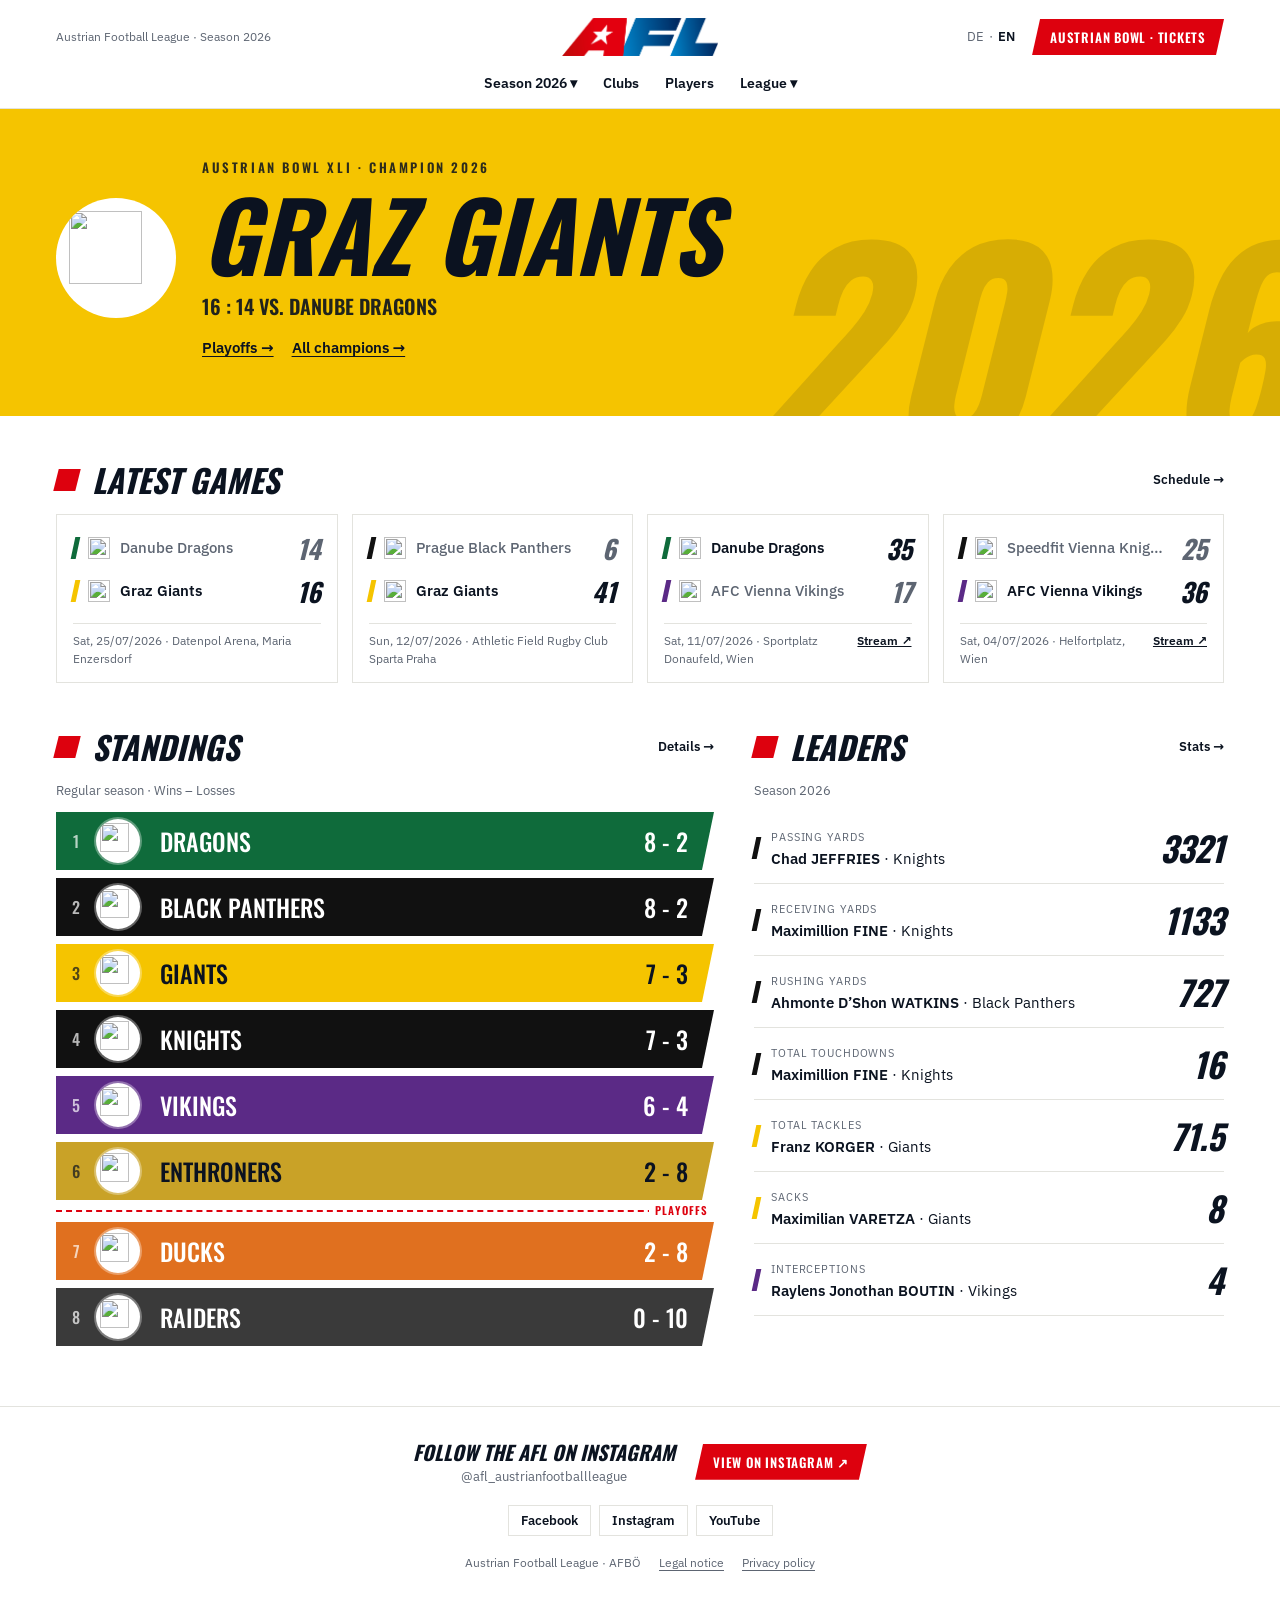
==== commit fca54eb9: "Startseite: League Leader für Interceptions ergänzen Neue Kategorie "Interceptions" in den League Le" ====
--- a/index.html
+++ b/index.html
@@ -2466,6 +2466,7 @@
     boards.push({ title: "Total Touchdowns", rows: [...td.values()] });
     single("Total Tackles", /def/i, ["TOT", "TKL", "TOTAL", "TT", "TACKLES", "TOTTKL", "TOTALTACKLES"]);
     single("Sacks", /def|sack/i, ["SCK", "SACKS", "SACK", "SK"]);
+    single("Interceptions", /def|int/i, ["INT+", "INT", "INTS", "INTERCEPTIONS"]);
     boards.forEach(b => b.rows.sort((x, y) => y.v - x.v));
     return boards.filter(b => b.rows.length);
   }
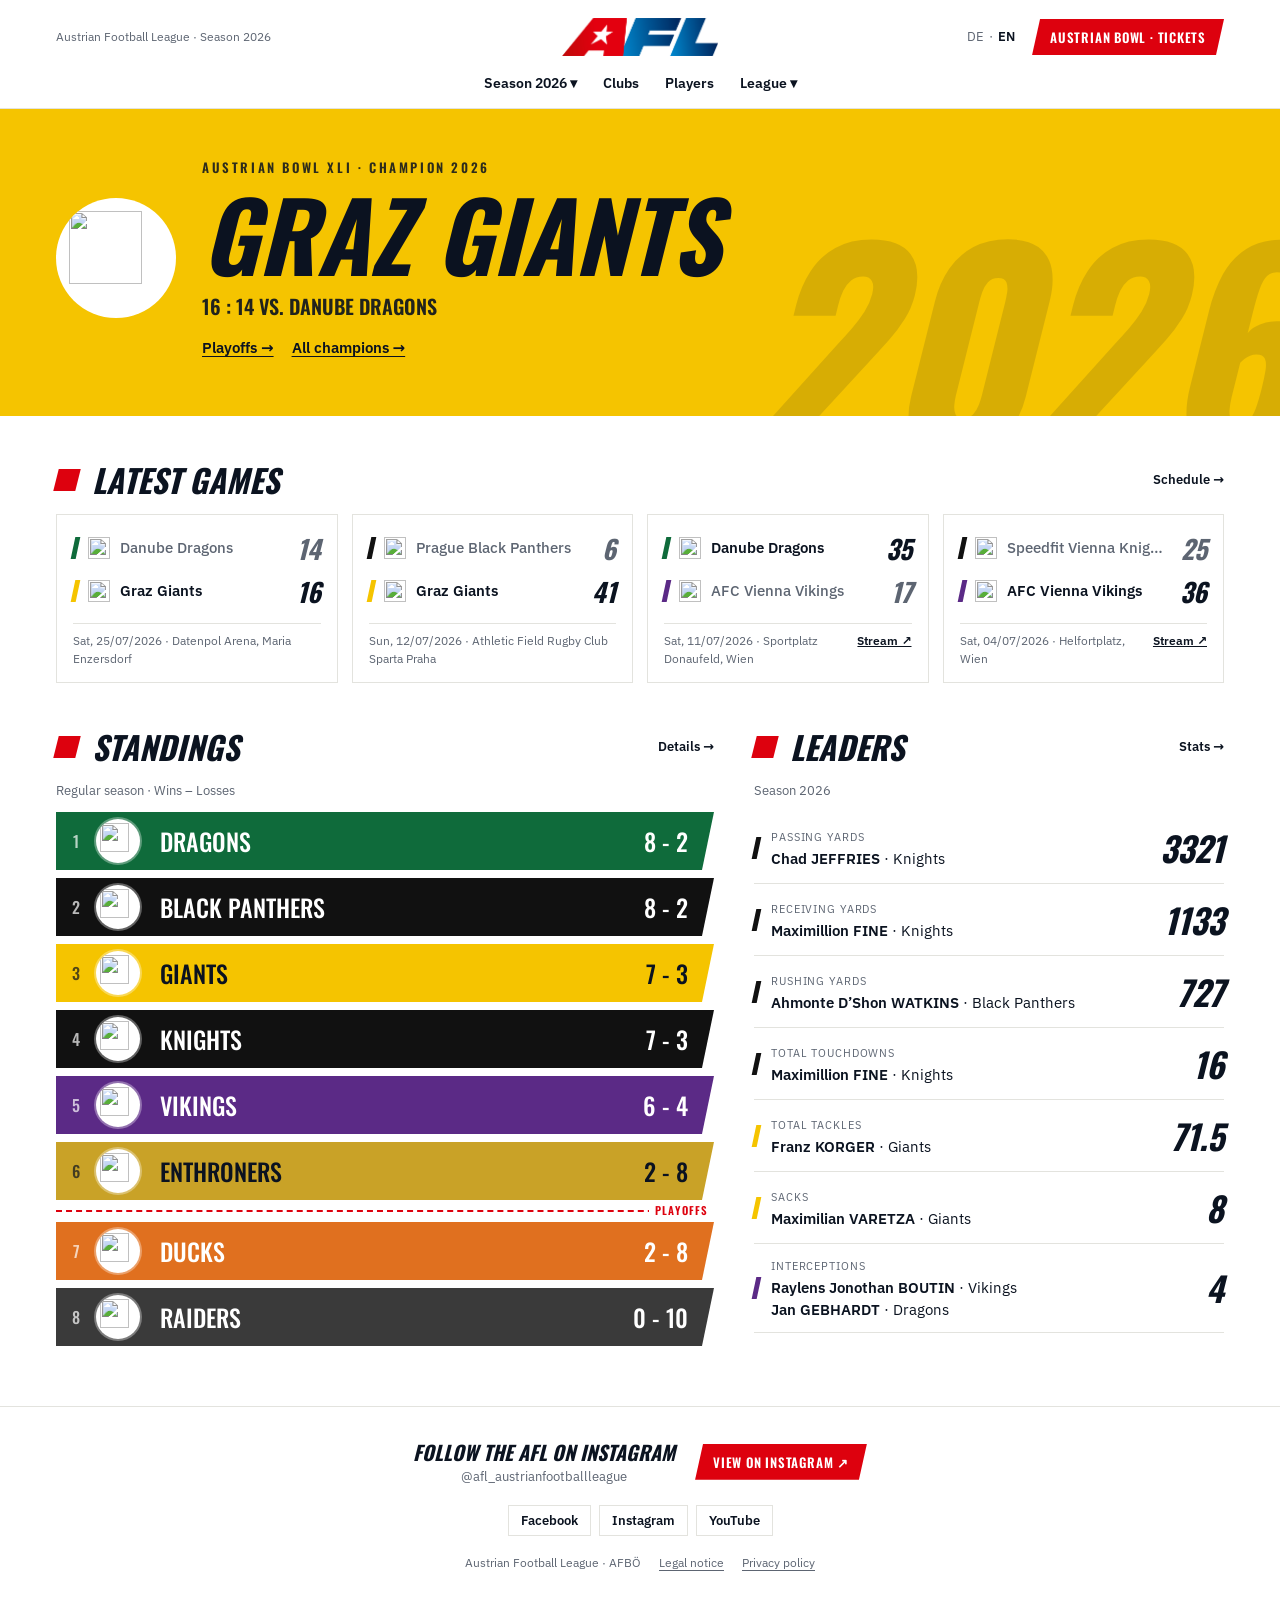
==== commit c0485324: "Startseite: bei Gleichstand alle League Leader anzeigen Haben mehrere Spieler den Bestwert einer Kat" ====
--- a/index.html
+++ b/index.html
@@ -152,8 +152,10 @@
 
   /* ---------- Leaders ---------- */
   .lead { display: flex; align-items: center; gap: 12px; padding: 10px 0; border-bottom: 1px solid var(--line); }
-  .lead.click { cursor: pointer; }
-  .lead.click:hover b { color: var(--red); }
+  .lead .ln { display: block; }
+  .lead b.click { cursor: pointer; }
+  .lead b.click:hover { color: var(--red); }
+  .lead small.more { display: block; text-transform: none; letter-spacing: 0; }
   .lead > div { min-width: 0; }
   .lead small { color: var(--dim); text-transform: uppercase; letter-spacing: .08em; font-size: 11px; }
   .lead .v { margin-left: auto; font: 700 italic 34px 'Oswald', sans-serif; font-variant-numeric: tabular-nums; }
@@ -800,6 +802,7 @@
     [/^Finalserie: (.+) gegen (.+)$/, "Final series: $1 vs. $2"],
     [/^(.+) gegen (.+)$/, "$1 vs. $2"],
     [/^(\d+) von (\d+) Spielern$/, "$1 of $2 players"],
+    [/^\+ (\d+) weitere$/, "+ $1 more"],
     [/^(.*?)(\d+) Spieler im Kader$/, "$1$2 players on the roster"],
     [/^(\S+) Tabelle$/, "$1 standings"],
     [/^Saison (\S+) · Grunddurchgang$/, "Season $1 · Regular season"],
@@ -2474,13 +2477,19 @@
     const boards = leaderBoards();
     document.getElementById("leaders-intro").textContent = live ? `Saison ${live.season?.name || ""}` : "Demo-Daten";
     document.getElementById("leaders").innerHTML = boards.length ? boards.map(b => {
-      const top = b.rows[0];
-      const pid = personIdForStat(top.user_id);
-      const tr = teamRef(top.team_id, "");
-      return `<div class="lead ${pid ? "click" : ""}" ${pid ? `data-person="${esc(pid)}" role="button" tabindex="0"` : ""}>
-        <span class="stripe" style="background:${tr.color}"></span>
-        <div><small>${esc(b.title)}</small><br><b>${esc(top.name)}</b>${tr.t ? ` · ${esc(teamStyle(tr.t.id).short)}` : ""}</div>
-        <span class="v">${fmtStat(top.v)}</span></div>`;
+      // Gleichstand an der Spitze: bis zu drei Spieler zeigen, weitere als "+ N weitere"
+      const tied = b.rows.filter(r => r.v === b.rows[0].v);
+      const shown = tied.slice(0, 3);
+      const names = shown.map(r => {
+        const pid = personIdForStat(r.user_id);
+        const tr = teamRef(r.team_id, "");
+        return `<span class="ln"><b class="${pid ? "click" : ""}" ${pid ? `data-person="${esc(pid)}" role="button" tabindex="0"` : ""}>${esc(r.name)}</b>${tr.t ? ` · ${esc(teamStyle(tr.t.id).short)}` : ""}</span>`;
+      }).join("");
+      const more = tied.length > shown.length ? `<small class="more">+ ${tied.length - shown.length} weitere</small>` : "";
+      return `<div class="lead">
+        <span class="stripe" style="background:${teamRef(shown[0].team_id, "").color}"></span>
+        <div><small>${esc(b.title)}</small>${names}${more}</div>
+        <span class="v">${fmtStat(shown[0].v)}</span></div>`;
     }).join("") : `<div class="empty">Noch keine Statistiken verfügbar.</div>`;
   }
   document.getElementById("leaders").addEventListener("click", e => {
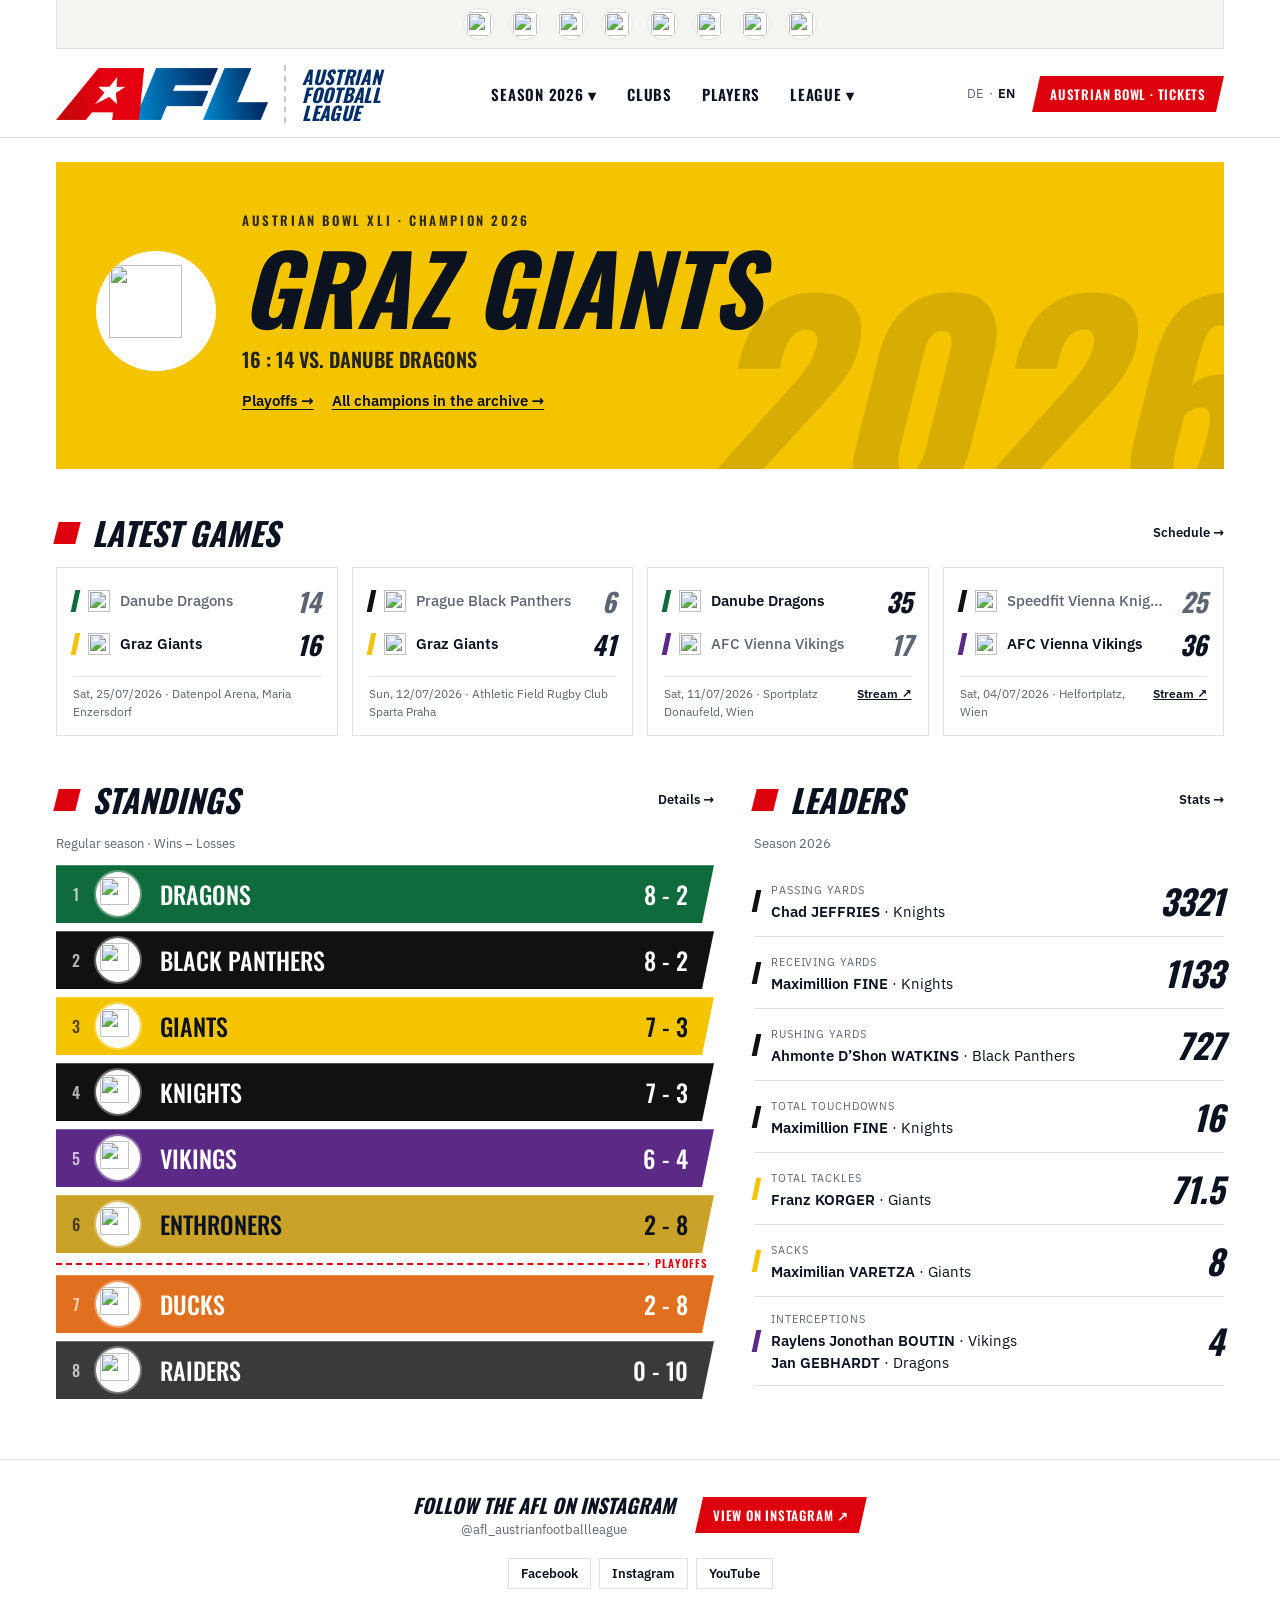
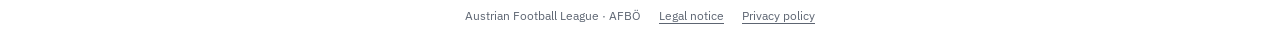
==== commit 8bf660b8: "Prototyp-Änderungen übernehmen: Kopf, Team-Logo-Leiste, Archiv mit Champions Aus AFL-Homepage-Final " ====
--- a/index.html
+++ b/index.html
@@ -31,11 +31,20 @@
 
   /* ---------- Kopf ---------- */
   header.site { border-bottom: 1px solid var(--line); background: var(--bg); position: relative; z-index: 30; }
-  .top { display: flex; align-items: center; justify-content: space-between; gap: 12px; padding: 18px 16px 8px; max-width: 1200px; margin: 0 auto; }
-  .top .meta { font-size: 12px; color: var(--dim); flex: 1; }
-  .top .logo-link { display: block; cursor: pointer; flex: none; }
-  .top .logo { height: 38px; width: auto; display: block; }
-  .top .right { flex: 1; display: flex; gap: 14px; align-items: center; justify-content: flex-end; font-size: 13px; }
+  .top { display: flex; align-items: center; justify-content: space-between; gap: 12px; padding: 16px 16px 14px; max-width: 1200px; margin: 0 auto; }
+  .top .logo { height: 52px; width: auto; display: block; }
+  /* Marke: Logo | gestrichelte Linie | Name dreizeilig, kursiv wie das AFL-Logo */
+  .top .brand { display: flex; align-items: center; gap: 16px; text-decoration: none; flex: none; cursor: pointer; }
+  .top .bname { border-left: 2px dashed #c3c8d1; padding: 2px 0 2px 16px; font: 700 italic 19px/.95 'Oswald', sans-serif; text-transform: uppercase; letter-spacing: .02em; color: var(--navy); }
+  .top .right { flex: none; display: flex; gap: 14px; align-items: center; justify-content: flex-end; font-size: 13px; }
+  /* Team-Logos als schmale Leiste über dem Kopf (Klick öffnet die Teamseite) */
+  .tbar { padding: 0 16px; }
+  .tstrip { display: flex; justify-content: center; gap: 14px; max-width: 1168px; margin: 0 auto; padding: 8px 16px; background: var(--soft); border: 1px solid var(--line); border-top: 0; }
+  .tstrip:empty { display: none; }
+  .tlogo { width: 32px; height: 32px; border-radius: 50%; background: #fff; border: 1px solid var(--line); display: flex; align-items: center; justify-content: center; overflow: hidden; flex: none; font: 700 9px 'Oswald', sans-serif; text-decoration: none; cursor: pointer; padding: 0; transition: transform .15s, box-shadow .15s; }
+  .tlogo img { width: 100%; height: 100%; object-fit: contain; padding: 3px; display: block; }
+  .tlogo.fb { border: 0; }
+  .tlogo:hover { transform: translateY(-2px); box-shadow: 0 3px 10px #0b132033; }
   .lang { display: flex; align-items: center; gap: 2px; color: var(--dim); }
   .lang button { background: none; border: 0; padding: 4px 3px; font: inherit; color: var(--dim); cursor: pointer; }
   .lang button.active { color: var(--fg); font-weight: 700; }
@@ -47,13 +56,17 @@
   .cta:hover { filter: brightness(1.08); }
   .cta .short { display: none; }
   .burger { display: none; }
-  nav.main { display: flex; justify-content: center; gap: 2px; padding: 4px 16px 10px; flex-wrap: wrap; }
+  /* Menü einzeilig zwischen Marke und Tickets */
+  nav.main { display: flex; flex: 1; justify-content: center; gap: 6px; padding: 0; flex-wrap: wrap; }
   nav.main .it { position: relative; }
   nav.main .it > button, nav.main .it > a {
     display: block; background: none; border: 0; cursor: pointer; text-decoration: none; color: var(--fg);
-    font: 600 14px 'IBM Plex Sans', sans-serif; padding: 6px 12px;
-  }
-  nav.main .it.on > button, nav.main .it > button:hover { color: var(--red); }
+    font: 600 15px 'Oswald', sans-serif; text-transform: uppercase; letter-spacing: .05em; padding: 8px 12px;
+  }
+  nav.main .it.on > button { box-shadow: inset 0 -3px var(--red); }
+  nav.main .it > button:hover { color: var(--red); }
+  nav.main .nclose { display: none; }
+  @media (min-width: 701px) and (max-width: 1120px) { .top .bname, .top .right .lang { display: none; } }
   nav.main .dd {
     display: none; position: absolute; top: 100%; left: 50%; transform: translateX(-50%); background: var(--bg);
     border: 1px solid var(--line); box-shadow: 0 10px 30px #0b132022; min-width: 200px; padding: 6px 0; z-index: 40;
@@ -94,6 +107,10 @@
   .btn2.on { background: var(--navy); color: #fff; border-color: var(--navy); }
 
   /* ---------- Startseite: Austrian-Bowl-Banner ---------- */
+  /* Banner nur so breit wie der Inhalt (Tabelle + Leaders) */
+  .sbanner { margin-top: 24px; }
+  .sbanner:empty { display: none; }
+  .sbanner section .wrap { padding-left: 40px; padding-right: 40px; }
   .hero { background: var(--navy); color: #fff; position: relative; overflow: hidden; }
   .hero .wrap { padding-top: 56px; padding-bottom: 60px; position: relative; z-index: 1; }
   .hero .rom { position: absolute; right: -20px; top: 50%; transform: translateY(-50%) skewX(-8deg); font: 700 italic 280px/1 'Oswald', sans-serif; color: #ffffff10; pointer-events: none; }
@@ -300,6 +317,16 @@
   .champ-tbl .bowl { color: var(--dim); font-size: 13px; }
   .champ-tbl .note { display: block; margin-top: 3px; }
   .champ-tbl s { color: var(--dim); }
+  .archiv td { vertical-align: top; }
+  .archiv .yr { display: block; font: 700 italic 20px 'Oswald', sans-serif; text-transform: uppercase; white-space: nowrap; }
+  .archiv .lk { display: flex; gap: 12px; font-size: 12px; margin-top: 2px; }
+  .archiv .lk .linkbtn { font-size: 12px; color: var(--dim); }
+  .archiv .lk .linkbtn:hover { color: var(--red); }
+  .archiv .tm { display: inline-flex; align-items: center; gap: 8px; white-space: nowrap; }
+  .archiv .tm img { width: 22px; height: 22px; object-fit: contain; }
+  .archiv .tm .dot { width: 10px; height: 10px; border-radius: 50%; display: inline-block; flex: none; }
+  .archiv .tm .linkbtn { font-size: inherit; font-weight: inherit; }
+  .archiv .venue { display: block; color: var(--dim); font-size: 12px; }
   .mvp-tbl td { min-width: 170px; }
   .mvp-tbl td.season { min-width: 0; }
   .mvp-tbl .pn { display: block; font-weight: 600; }
@@ -349,8 +376,14 @@
   }
   @media (max-width: 700px) {
     .top { padding: 10px 12px; gap: 10px; }
-    .top .meta { display: none; }
     .top .logo { height: 28px; }
+    .top .brand { gap: 8px; }
+    .top .bname { font-size: 10px; padding-left: 8px; border-left-width: 1px; }
+    .tbar { padding: 0; }
+    .tstrip { justify-content: space-between; gap: 6px; padding: 6px 12px; overflow-x: auto; border-left: 0; border-right: 0; }
+    .tlogo { width: 30px; height: 30px; }
+    .sbanner { margin-top: 14px; }
+    .sbanner section .wrap { padding-left: 20px; padding-right: 20px; }
     .top .right { flex: none; gap: 10px; }
     .top .right .lang { display: none; }
     .cta .long { display: none; }
@@ -359,7 +392,7 @@
     .burger i { display: block; height: 2px; background: var(--fg); }
     nav.main { display: none; }
     header.site.nav-open nav.main {
-      display: block; position: fixed; left: 0; right: 0; top: 57px; bottom: 0; background: #fff; z-index: 50; overflow: auto;
+      display: block; position: fixed; left: 0; right: 0; top: var(--menu-top, 57px); bottom: 0; background: #fff; z-index: 50; overflow: auto;
       padding: 0 0 40px; border-top: 1px solid var(--line);
     }
     header.site.nav-open nav.main .it > button, header.site.nav-open nav.main .it > a {
@@ -368,6 +401,7 @@
     header.site.nav-open nav.main .dd { display: block; position: static; transform: none; box-shadow: none; border: 0; padding: 0; min-width: 0; }
     header.site.nav-open nav.main .dd button, header.site.nav-open nav.main .dd a { padding: 13px 20px 13px 36px; font-size: 16px; background: var(--soft); border-bottom: 1px solid var(--line); }
     header.site.nav-open nav.main .dlang { display: flex; padding: 18px 20px; }
+    header.site.nav-open nav.main .nclose { display: block; width: 100%; text-align: right; background: none; border: 0; border-bottom: 1px solid var(--line); padding: 12px 20px; font: 600 14px 'IBM Plex Sans', sans-serif; color: var(--dim); cursor: pointer; }
     .sec { margin: 28px auto; }
     .sech h2 { font-size: 26px; }
     .hero .wrap { padding-top: 34px; padding-bottom: 40px; }
@@ -389,6 +423,8 @@
     .tbl .stk { position: sticky; left: 0; background: #fff; z-index: 1; box-shadow: inset -1px 0 0 var(--line); }
     .swhint { display: block; font-size: 11px; color: var(--dim); text-align: right; margin: -4px 0 6px; letter-spacing: .05em; }
     .yrow { grid-template-columns: minmax(0, 1fr) auto; }
+    .archiv .yr { font-size: 16px; }
+    .archiv .lk { flex-direction: column; gap: 0; }
     .yrow .ch { grid-column: 1 / -1; grid-row: 2; }
     .yrow .lk { grid-row: 1; grid-column: 2; flex-direction: column; gap: 2px; text-align: right; }
     .pnr { font-size: 110px; top: 24px; opacity: .35; }
@@ -406,40 +442,40 @@
 <body>
 
 <header class="site" id="site-head">
+  <div class="tbar"><div class="tstrip" id="team-strip"></div></div>
   <div class="top">
     <button type="button" class="burger" id="menu-toggle" aria-label="Menü öffnen" aria-expanded="false"><i></i><i></i><i></i></button>
-    <span class="meta" id="head-meta">Austrian Football League</span>
-    <a class="logo-link" id="brand-home" href="#start" title="Zur Startseite"><img class="logo" src="[data-uri]" alt="Austrian Football League"></a>
+    <a class="brand" id="brand-home" href="#start" title="Zur Startseite"><img class="logo" src="[data-uri]" alt="Austrian Football League"><span class="bname">Austrian<br>Football<br>League</span></a>
+    <nav class="main" id="tabs">
+      <button type="button" class="nclose" id="menu-close" aria-label="Menü schließen">Schließen ✕</button>
+      <div class="it" id="dd-saison">
+        <button type="button" class="dd-toggle"><span id="nav-season">Saison</span> ▾</button>
+        <div class="dd">
+          <button type="button" data-panel="schedule">Spielplan</button>
+          <button type="button" data-panel="competitions">Tabelle</button>
+          <button type="button" data-panel="playoffs">Playoffs</button>
+          <button type="button" data-panel="stats-players">Stats</button>
+          <a href="https://live.football.at" target="_blank" rel="noopener noreferrer">Live-Scores ↗</a>
+        </div>
+      </div>
+      <div class="it" id="dd-teams"><button type="button" data-panel="teams">Vereine</button></div>
+      <div class="it" id="dd-players"><button type="button" data-panel="players">Spieler</button></div>
+      <div class="it" id="dd-liga">
+        <button type="button" class="dd-toggle"><span>Liga</span> ▾</button>
+        <div class="dd">
+          <button type="button" data-panel="liga">Info</button>
+          <button type="button" data-panel="archive">Archiv</button>
+          <button type="button" data-panel="mvps">MVPs</button>
+          <button type="button" data-panel="alltime">All-Time Leaders</button>
+        </div>
+      </div>
+      <div class="dlang" id="lang-switch-m"><div class="lang"><button type="button" data-lang="de">DE</button><span>·</span><button type="button" data-lang="en">EN</button></div></div>
+    </nav>
     <div class="right">
       <div class="lang" id="lang-switch"><button type="button" data-lang="de">DE</button><span>·</span><button type="button" data-lang="en">EN</button></div>
       <a class="cta" href="#bowl" data-panel="bowl"><span class="long" id="cta-long">Austrian Bowl</span><span class="short" id="cta-short">Bowl</span></a>
     </div>
   </div>
-  <nav class="main" id="tabs">
-    <div class="it" id="dd-saison">
-      <button type="button" class="dd-toggle"><span id="nav-season">Saison</span> ▾</button>
-      <div class="dd">
-        <button type="button" data-panel="schedule">Spielplan</button>
-        <button type="button" data-panel="competitions">Tabelle</button>
-        <button type="button" data-panel="playoffs">Playoffs</button>
-        <button type="button" data-panel="stats-players">Stats</button>
-        <a href="https://live.football.at" target="_blank" rel="noopener noreferrer">Live-Scores ↗</a>
-      </div>
-    </div>
-    <div class="it" id="dd-teams"><button type="button" data-panel="teams">Vereine</button></div>
-    <div class="it" id="dd-players"><button type="button" data-panel="players">Spieler</button></div>
-    <div class="it" id="dd-liga">
-      <button type="button" class="dd-toggle"><span>Liga</span> ▾</button>
-      <div class="dd">
-        <button type="button" data-panel="liga">Info</button>
-        <button type="button" data-panel="archive">Archiv</button>
-        <button type="button" data-panel="champions">Champions</button>
-        <button type="button" data-panel="mvps">MVPs</button>
-        <button type="button" data-panel="alltime">All-Time Leaders</button>
-      </div>
-    </div>
-    <div class="dlang" id="lang-switch-m"><div class="lang"><button type="button" data-lang="de">DE</button><span>·</span><button type="button" data-lang="en">EN</button></div></div>
-  </nav>
 </header>
 
 <main>
@@ -447,7 +483,7 @@
 
   <!-- STARTSEITE -->
   <section class="panel active" id="panel-home">
-    <div id="bowl-banner"></div>
+    <div class="wrap sbanner" id="bowl-banner"></div>
     <div class="wrap sec" id="home-games-sec">
       <div class="sech"><h2 id="home-games-title">Spieltag</h2><button type="button" class="linkbtn more" data-panel="schedule">Spielplan →</button></div>
       <div class="cards" id="home-games"></div>
@@ -631,7 +667,9 @@
     <div class="wrap sec">
       <div class="kicker">Liga · Archiv</div>
       <h1 class="ph1" id="archive-title">Saisonen</h1>
+      <p class="intro">Alle Saisonen mit Austrian Bowl und Champion. In Klammern die Anzahl der Austrian-Bowl-Titel des Vereins bis zu diesem Jahr. Statistiken gibt es ab 2004.</p>
       <div id="archive-list"><p class="empty">Lädt …</p></div>
+      <p class="note" id="archive-foot"></p>
     </div>
   </section>
 
@@ -649,20 +687,6 @@
     </div>
   </section>
 
-  <!-- CHAMPIONS -->
-  <section class="panel" id="panel-champions">
-    <div class="wrap sec">
-      <div class="kicker">Liga · Champions</div>
-      <h1 class="ph1">Austrian Bowl Champions</h1>
-      <p class="intro">Alle Austrian-Bowl-Sieger seit 1984. In Klammern die Anzahl der Austrian-Bowl-Titel des Vereins bis zu diesem Jahr.</p>
-      <div class="scroll"><table class="tbl champ-tbl">
-        <thead><tr><th>Saison</th><th class="l">Champion</th><th class="l">Finale</th><th class="l">Öst. Meister</th></tr></thead>
-        <tbody id="champions-body"></tbody>
-      </table></div>
-      <p class="note" id="champions-foot"></p>
-    </div>
-  </section>
-
   <!-- LIGA-INFO -->
   <section class="panel" id="panel-liga">
     <div class="wrap sec">
@@ -676,8 +700,7 @@
         <p class="ph"><strong>Platzhalter.</strong> Details zu Playoff-Format und Auf-/Abstiegsregeln folgen, sobald final beschlossen.</p>
       </div>
       <div class="linkgrid">
-        <button type="button" data-panel="archive"><b>Archiv</b><span>Alle Saisonen seit 2004</span></button>
-        <button type="button" data-panel="champions"><b>Champions</b><span>Alle Austrian Bowls</span></button>
+        <button type="button" data-panel="archive"><b>Archiv</b><span>Alle Saisonen und Champions seit 1984</span></button>
         <button type="button" data-panel="mvps"><b>MVPs</b><span>Wertvollste Spieler</span></button>
         <button type="button" data-panel="alltime"><b>All-Time Leaders</b><span>Karriere-Bestenlisten</span></button>
       </div>
@@ -783,6 +806,11 @@
     "Liga · Archiv": "League · Archive", "Liga · Champions": "League · Champions", "Liga · MVPs": "League · MVPs",
     "Liga · All-Time Leaders": "League · All-Time Leaders", "Spieler-Stats →": "Player stats →", "Team-Stats →": "Team stats →",
     "Alle Saisonen seit 2004": "All seasons since 2004", "Alle Austrian Bowls": "All Austrian Bowls",
+    "Alle Saisonen und Champions seit 1984": "All seasons and champions since 1984", "Alle Champions im Archiv →": "All champions in the archive →",
+    "Alle Saisonen mit Austrian Bowl und Champion. In Klammern die Anzahl der Austrian-Bowl-Titel des Vereins bis zu diesem Jahr. Statistiken gibt es ab 2004.":
+      "All seasons with Austrian Bowl and champion. In brackets the club's number of Austrian Bowl titles up to that year. Statistics are available from 2004.",
+    "Champion": "Champion", "Bowl": "Bowl", "Ergebnis": "Result", "Finalgegner": "Runner-up", "Finalserie": "Final series", "läuft": "in progress",
+    "Menü schließen": "Close menu", "Schließen ✕": "Close ✕", "Noch keine Saisonen verfügbar.": "No seasons available yet.",
     "Wertvollste Spieler": "Most valuable players", "Karriere-Bestenlisten": "Career leaderboards", "Saisonen": "Seasons",
     "Letzte Spiele": "Latest games", "Austrian Football League": "Austrian Football League",
     // Spaltenköpfe der berechneten Kategorien
@@ -808,6 +836,7 @@
     [/^Saison (\S+) · Grunddurchgang$/, "Season $1 · Regular season"],
     [/^Austrian Football League · Saison (.+)$/, "Austrian Football League · Season $1"],
     [/^Saisonen (.+)$/, "Seasons $1"],
+    [/^Österreichischer Meister: (.+)$/, "Austrian champion: $1"],
     [/^Saison (.+)$/, "Season $1"],
     [/^Spieltag (\d+)$/, "Week $1"],
     [/^Bilanz (\S+) · Platz (\d+)(.*)$/, "Record $1 · Rank $2$3"],
@@ -1787,35 +1816,21 @@
     ["2026", "XLI", "Graz Giants", "giants", "Danube Dragons", "16:14", "Maria Enzersdorf"]
   ];
 
-  function renderChampions() {
+  // Champion je Saison (für das Archiv); n = Anzahl der Austrian-Bowl-Titel des Vereins bis zu diesem Jahr
+  function championRows() {
     const counts = {};
-    const rows = CHAMPIONS.map(([season, bowl, champ, key, opp, score, venue, note, state]) => {
+    return CHAMPIONS.map(([season, bowl, champ, key, opp, score, venue, note, state]) => {
       if (key) counts[key] = (counts[key] || 0) + 1;
       return { season, bowl, champ, n: key ? counts[key] : null, opp, score, venue, note, state };
-    }).reverse();
-    document.getElementById("champions-body").innerHTML = rows.map(r => {
-      let finale;
-      if (r.season === "2025") {
-        finale = `<span class="bowl">Austrian Bowl ${esc(r.bowl)}</span><br><s>17:27 gegen ${esc(r.opp)}</s>`;
-      } else if (!r.bowl) {
-        finale = `Finalserie: ${esc(r.state)} ${esc(r.score)} gegen ${esc(r.opp)}`;
-      } else {
-        finale = `<span class="bowl">Austrian Bowl ${esc(r.bowl)}${r.venue ? " · " + esc(r.venue) : ""}</span><br>${esc(r.score)} gegen ${esc(r.opp)}`;
-      }
-      if (r.note) finale += `<span class="note">${esc(r.note)}</span>`;
-      return `<tr>
-        <td class="season">${esc(r.season)}</td>
-        <td class="l champ-n">${r.champ ? `${esc(r.champ)}<span class="cnt">(${r.n})</span>` : "–"}</td>
-        <td class="l">${finale}</td>
-        <td class="l">${esc(r.state || "")}</td>
-      </tr>`;
-    }).join("");
+    });
+  }
+  const CHAMPION_CLUBS = { vikings: "Vienna Vikings", giants: "Graz Giants", raiders: "Raiders Tirol", dragons: "Danube Dragons",
+    lions: "Salzburg Lions", dinos: "Feldkirch Dinos", panthers: "Prague Black Panthers" };
+  function championTotals() {
     const total = {};
     CHAMPIONS.forEach(c => { if (c[3]) total[c[3]] = (total[c[3]] || 0) + 1; });
-    const names = { vikings: "Vienna Vikings", giants: "Graz Giants", raiders: "Raiders Tirol", dragons: "Danube Dragons",
-      lions: "Salzburg Lions", dinos: "Feldkirch Dinos", panthers: "Prague Black Panthers" };
-    document.getElementById("champions-foot").textContent = "Austrian-Bowl-Titel gesamt: " + Object.entries(total)
-      .sort((a, b) => b[1] - a[1]).map(([k, n]) => `${names[k] || k} ${n}`).join(" · ");
+    return "Austrian-Bowl-Titel gesamt: " + Object.entries(total)
+      .sort((a, b) => b[1] - a[1]).map(([k, n]) => `${CHAMPION_CLUBS[k] || k} ${n}`).join(" · ");
   }
 
   // ---------- Karriere-Statistiken (Detailansicht) ----------
@@ -2439,7 +2454,7 @@
       ${crestHTML(w.logoBig, w.name.slice(0, 3).toUpperCase())}
       <div><div class="kicker" style="color:inherit;opacity:.85">Austrian Bowl ${esc(L.edition)} · Champion ${esc(L.season)}</div>
         <h1>${esc(w.name)}</h1><div class="sc">${sc} gegen ${esc(o.name)}</div>
-        <div class="links"><button type="button" data-panel="playoffs">Playoffs →</button><button type="button" data-panel="champions">Alle Champions →</button></div></div>
+        <div class="links"><button type="button" data-panel="playoffs">Playoffs →</button><button type="button" data-panel="archive">Alle Champions im Archiv →</button></div></div>
     </div></section>`;
   }
   const normLbl = s => String(s || "").toUpperCase().replace(/[\s.]/g, "");
@@ -2527,19 +2542,48 @@
   // =====================================================================
   // Archiv: alle Saisons (Clubee und Archiv) mit Champion und Links zu den Stats
   // =====================================================================
+  // Archiv: alle Saisonen (seit 1984) mit Austrian Bowl und Champion, ab 2004 mit Links zu den Statistiken
+  // Heutiger Verein zu einem historischen Namen (über das letzte Wort, z. B. „Vikings“, „Tirol“)
+  function currentTeamByName(name) {
+    const w = String(name || "").trim().split(/\s+/).pop().toLowerCase();
+    return w ? teams.find(t => t.name.toLowerCase().split(/\s+/).includes(w)) || null : null;
+  }
+  function archiveTeamCell(name, extra = "") {
+    if (!name) return "–";
+    const t = currentTeamByName(name);
+    return t ? `<span class="tm">${teamMark(t.id)}<button type="button" class="linkbtn" data-team="${esc(t.id)}">${esc(name)}</button>${extra}</span>`
+      : `<span class="tm"><span class="dot" style="background:var(--line)"></span><span>${esc(name)}</span>${extra}</span>`;
+  }
   async function renderArchive() {
     await seasonsReady;
-    const list = seasonList.filter(x => /^\d{4}$/.test(String(x.name)));
-    const ys = list.map(x => Number(x.name));
+    const withStats = new Set(seasonList.filter(x => /^\d{4}$/.test(String(x.name))).map(x => String(x.name)));
+    const champ = new Map(championRows().map(r => [r.season, r]));
+    const year = s => Number(String(s).slice(0, 4));
+    const all = [...new Set([...champ.keys(), ...withStats])].sort((a, b) => year(b) - year(a));
+    const ys = all.map(year).filter(Boolean);
     if (ys.length) document.getElementById("archive-title").textContent = `Saisonen ${Math.min(...ys)} – ${Math.max(...ys)}`;
-    document.getElementById("archive-list").innerHTML = list.map(x => {
-      const c = CHAMPIONS.find(r => r[0] === String(x.name));
-      const champ = c ? (c[2] ? `Champion: ${c[2]}` : c[8] ? `Champion: ${c[8]}` : "") : "";
-      return `<div class="yrow"><b>${tf("Saison", "Season")} ${esc(x.name)}</b><span class="ch">${esc(champ)}</span>
-        <span class="lk"><button type="button" class="linkbtn" data-season="${esc(x.name)}" data-panel="stats-players">Spieler-Stats →</button>
-        <button type="button" class="linkbtn" data-season="${esc(x.name)}" data-panel="stats-teams">Team-Stats →</button></span></div>`;
-    }).join("") || `<p class="empty">Noch keine Statistiken verfügbar.</p>`;
-  }
+    const rows = all.map(sn => {
+      const c = champ.get(sn);
+      const stats = withStats.has(sn) ? `<span class="lk"><button type="button" class="linkbtn" data-season="${esc(sn)}" data-panel="stats-players">Spieler-Stats →</button>
+        <button type="button" class="linkbtn" data-season="${esc(sn)}" data-panel="stats-teams">Team-Stats →</button></span>` : "";
+      const season = `<td class="l season"><span class="yr">${tf("Saison", "Season")} ${esc(sn)}</span>${stats}</td>`;
+      if (!c) return `<tr>${season}<td class="l ph">${String(sn) === String(CURRENT_SEASON) ? "läuft" : "–"}</td><td class="l">–</td><td>–</td><td class="l">–</td></tr>`;
+      let notes = c.note ? `<span class="note">${esc(c.note)}</span>` : "";
+      if (c.state && c.champ && c.state !== c.champ) notes += `<span class="note">Österreichischer Meister: ${esc(c.state)}</span>`;
+      const winner = c.champ || c.state;   // 2020: keine Bowl, Meister aus der Finalserie
+      const cnt = c.champ && c.n ? `<span class="cnt">(${c.n})</span>` : "";
+      const bowl = c.bowl ? `${esc(c.bowl)}${c.venue ? `<span class="venue">${esc(c.venue)}</span>` : ""}` : `<span class="ph">Finalserie</span>`;
+      const score = c.season === "2025" ? `<s>17:27</s>` : esc(c.score || "–");
+      return `<tr>${season}<td class="l champ-n">${archiveTeamCell(winner, cnt)}${notes}</td><td class="l">${bowl}</td><td>${score}</td><td class="l">${archiveTeamCell(c.opp)}</td></tr>`;
+    }).join("");
+    document.getElementById("archive-list").innerHTML = rows ? `<div class="scroll"><table class="tbl champ-tbl archiv">
+      <thead><tr><th class="l">Saison</th><th class="l">Champion</th><th class="l">Bowl</th><th>Ergebnis</th><th class="l">Finalgegner</th></tr></thead>
+      <tbody>${rows}</tbody></table></div>` : `<p class="empty">Noch keine Saisonen verfügbar.</p>`;
+    document.getElementById("archive-foot").textContent = championTotals();
+  }
+  document.getElementById("archive-list").addEventListener("click", e => {
+    const b = e.target.closest("[data-team]"); if (b) openTeamFromStandings(b.dataset.team);
+  });
 
   // =====================================================================
   // Fußzeile: Instagram und Social Links
@@ -2574,7 +2618,7 @@
   const NAV_GROUP = {
     schedule: "dd-saison", competitions: "dd-saison", playoffs: "dd-saison", "stats-players": "dd-saison", "stats-teams": "dd-saison",
     teams: "dd-teams", club: "dd-teams", players: "dd-players",
-    liga: "dd-liga", archive: "dd-liga", champions: "dd-liga", mvps: "dd-liga", alltime: "dd-liga"
+    liga: "dd-liga", archive: "dd-liga", mvps: "dd-liga", alltime: "dd-liga"
   };
   const STATS_VIEW = { "stats-players": () => renderPlayerStats, "stats-teams": () => renderTeamStats };
   const siteHead = document.getElementById("site-head");
@@ -2585,6 +2629,7 @@
   }
   function activatePanel(panelId, push = true, hash = null, season = null) {
     if (panelId === "alltime") { panelId = "stats-players"; hash = "alltime"; season = ALL_TIME; }
+    if (panelId === "champions") panelId = "archive";   // frühere Champions-Seite steckt jetzt im Archiv
     if (!document.getElementById("panel-" + panelId)) panelId = "home";
     if (season && STATS_VIEW[panelId]) STATS_VIEW[panelId]().open(season);
     const h = hash ?? (panelId === "home" ? "" : panelId);
@@ -2662,16 +2707,29 @@
   });
   document.getElementById("menu-toggle").addEventListener("click", e => {
     e.stopPropagation();
+    // Handy-Menü beginnt direkt unter dem Kopf (Höhe hängt von der Team-Logo-Leiste ab)
+    siteHead.style.setProperty("--menu-top", Math.max(0, siteHead.getBoundingClientRect().bottom) + "px");
     const open = siteHead.classList.toggle("nav-open");
     e.currentTarget.setAttribute("aria-expanded", String(open));
   });
+  document.getElementById("menu-close").addEventListener("click", e => { e.stopPropagation(); closeMenu(); });
+  // Team-Logo-Leiste über dem Kopf
+  function renderTeamStrip() {
+    const strip = document.getElementById("team-strip");
+    strip.innerHTML = [...teams].sort((a, b) => a.name.localeCompare(b.name)).map(t => {
+      const { color, short } = teamStyle(t.id);
+      const logo = t.logoBig || t.logo;
+      return `<button type="button" class="tlogo${logo ? "" : " fb"}" data-team="${esc(t.id)}" title="${esc(t.name)}" aria-label="${esc(t.name)}"${logo ? "" : ` style="background:${color};color:${textOn(color)}"`}>${logo ? `<img src="${esc(logo)}" alt="">` : esc(short.slice(0, 3).toUpperCase())}</button>`;
+    }).join("");
+    strip.addEventListener("click", e => { const b = e.target.closest("[data-team]"); if (b) openTeamFromStandings(b.dataset.team); });
+  }
 
   // Saisonname in Kopf und Seitenköpfen
   const seasonLabel = `Saison ${CURRENT_SEASON || ""}`.trim();
   document.getElementById("nav-season").textContent = seasonLabel;
-  document.getElementById("head-meta").textContent = `Austrian Football League · ${seasonLabel}`;
   ["teams-kicker", "schedule-kicker", "playoffs-kicker"].forEach(id => { document.getElementById(id).textContent = seasonLabel; });
 
+  renderTeamStrip();
   renderPlayers();
   renderTeamsOverview();
   renderStandings();
@@ -2682,7 +2740,6 @@
   renderLeaders();
   renderBowlPages();
   renderFooter();
-  renderChampions();
   renderMvps();
   renderPlayerStats();
   renderTeamStats();
